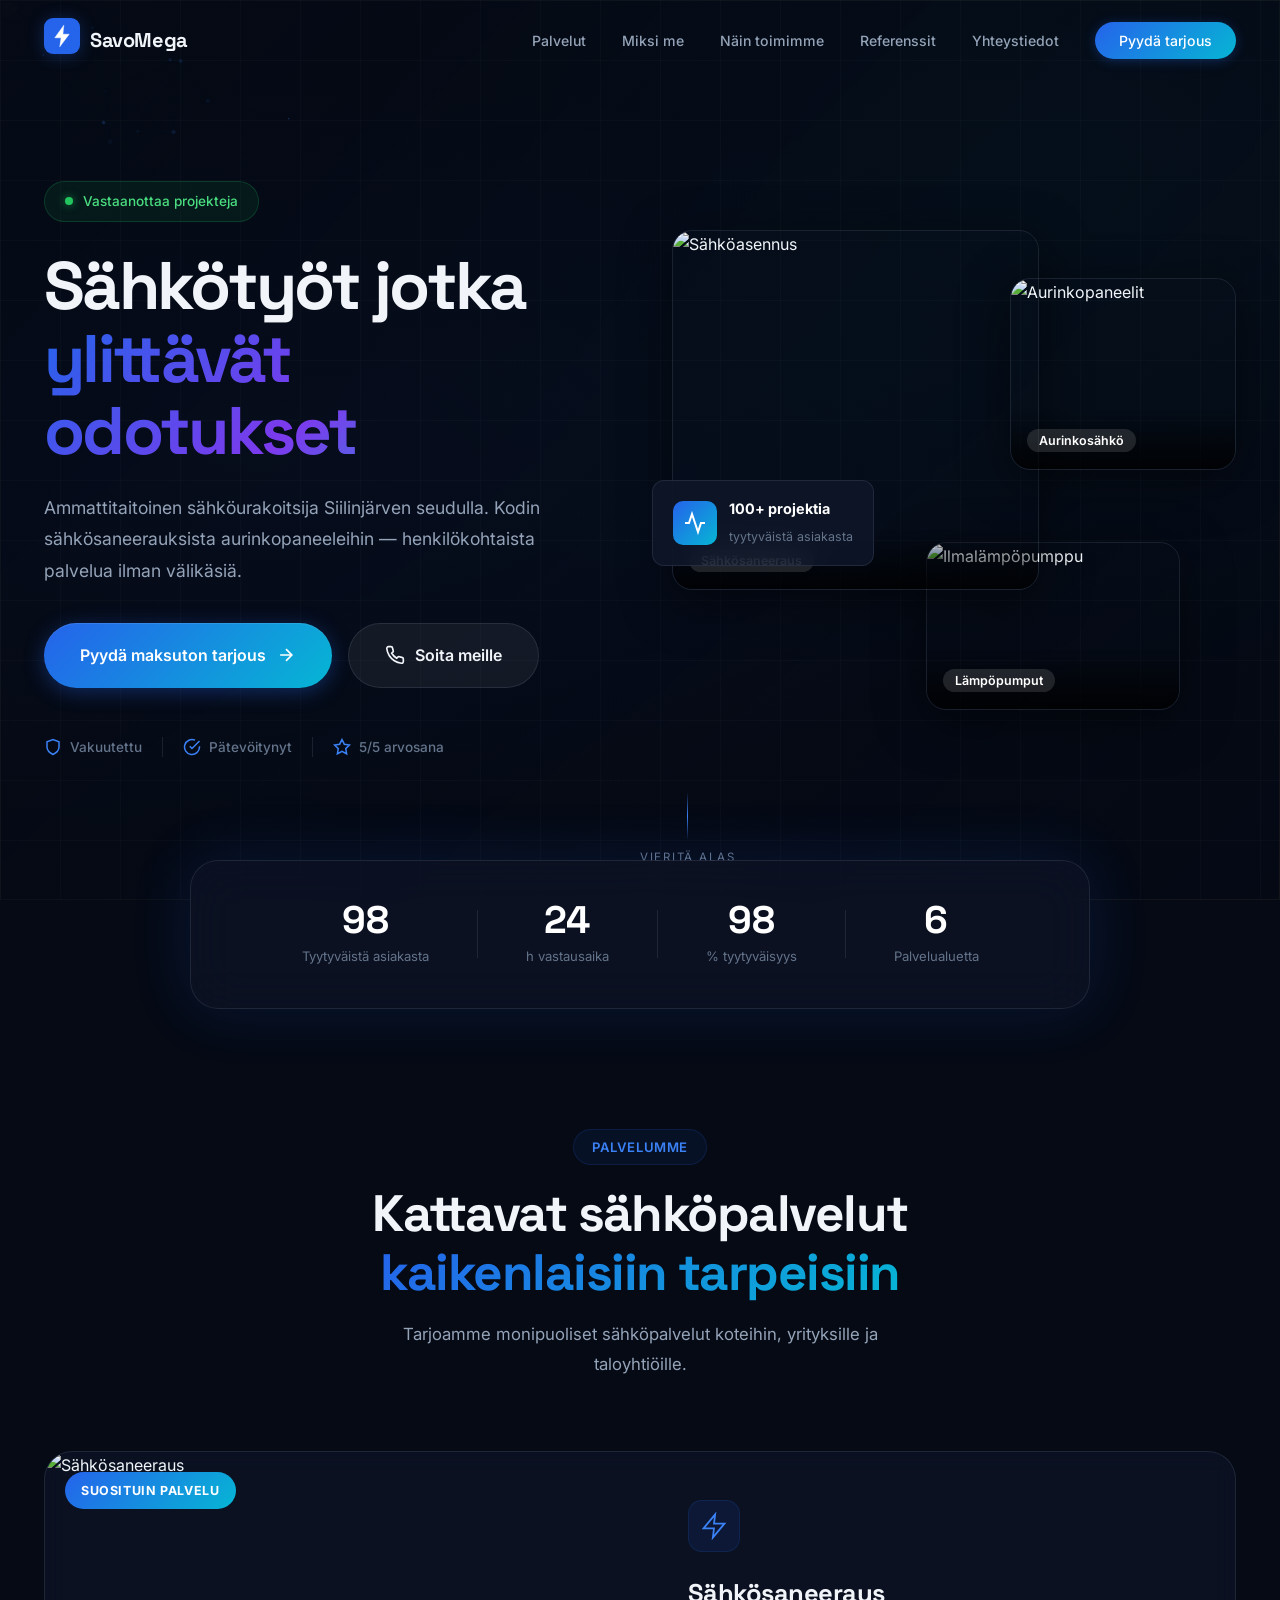
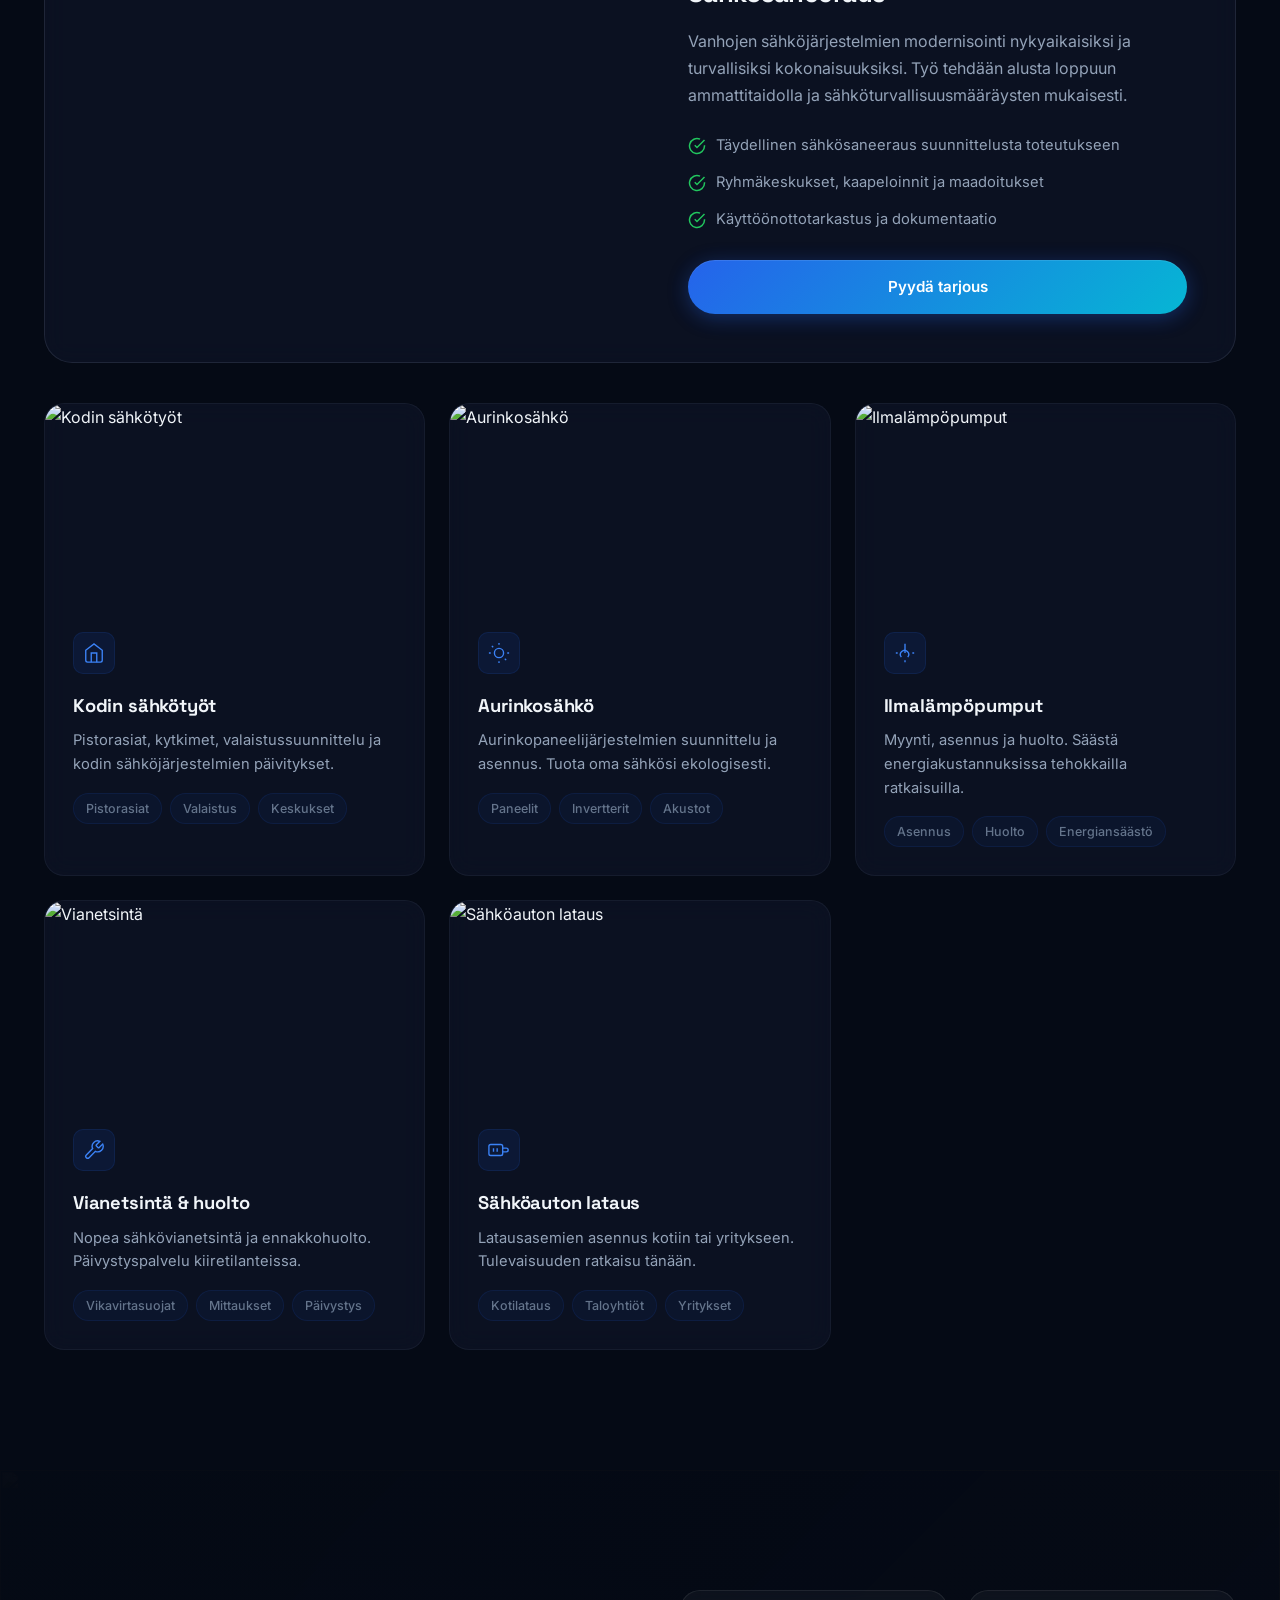
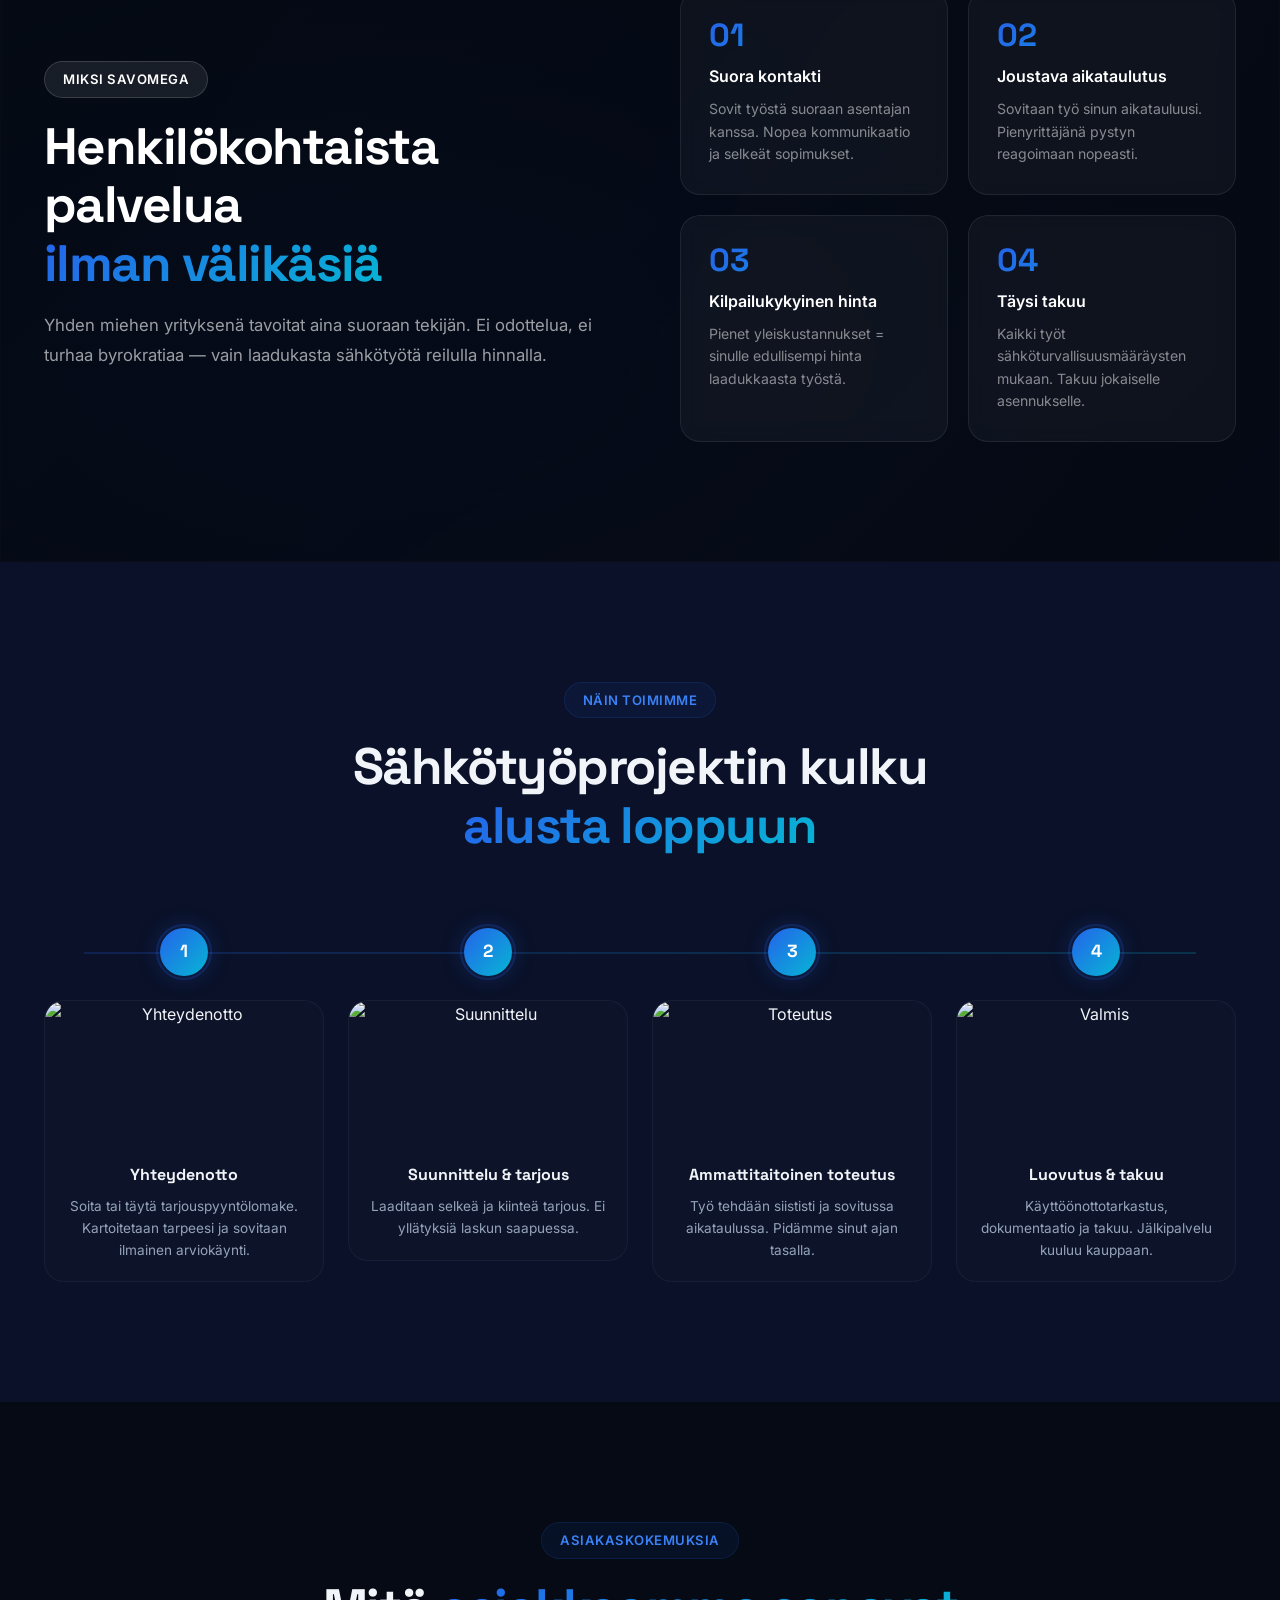
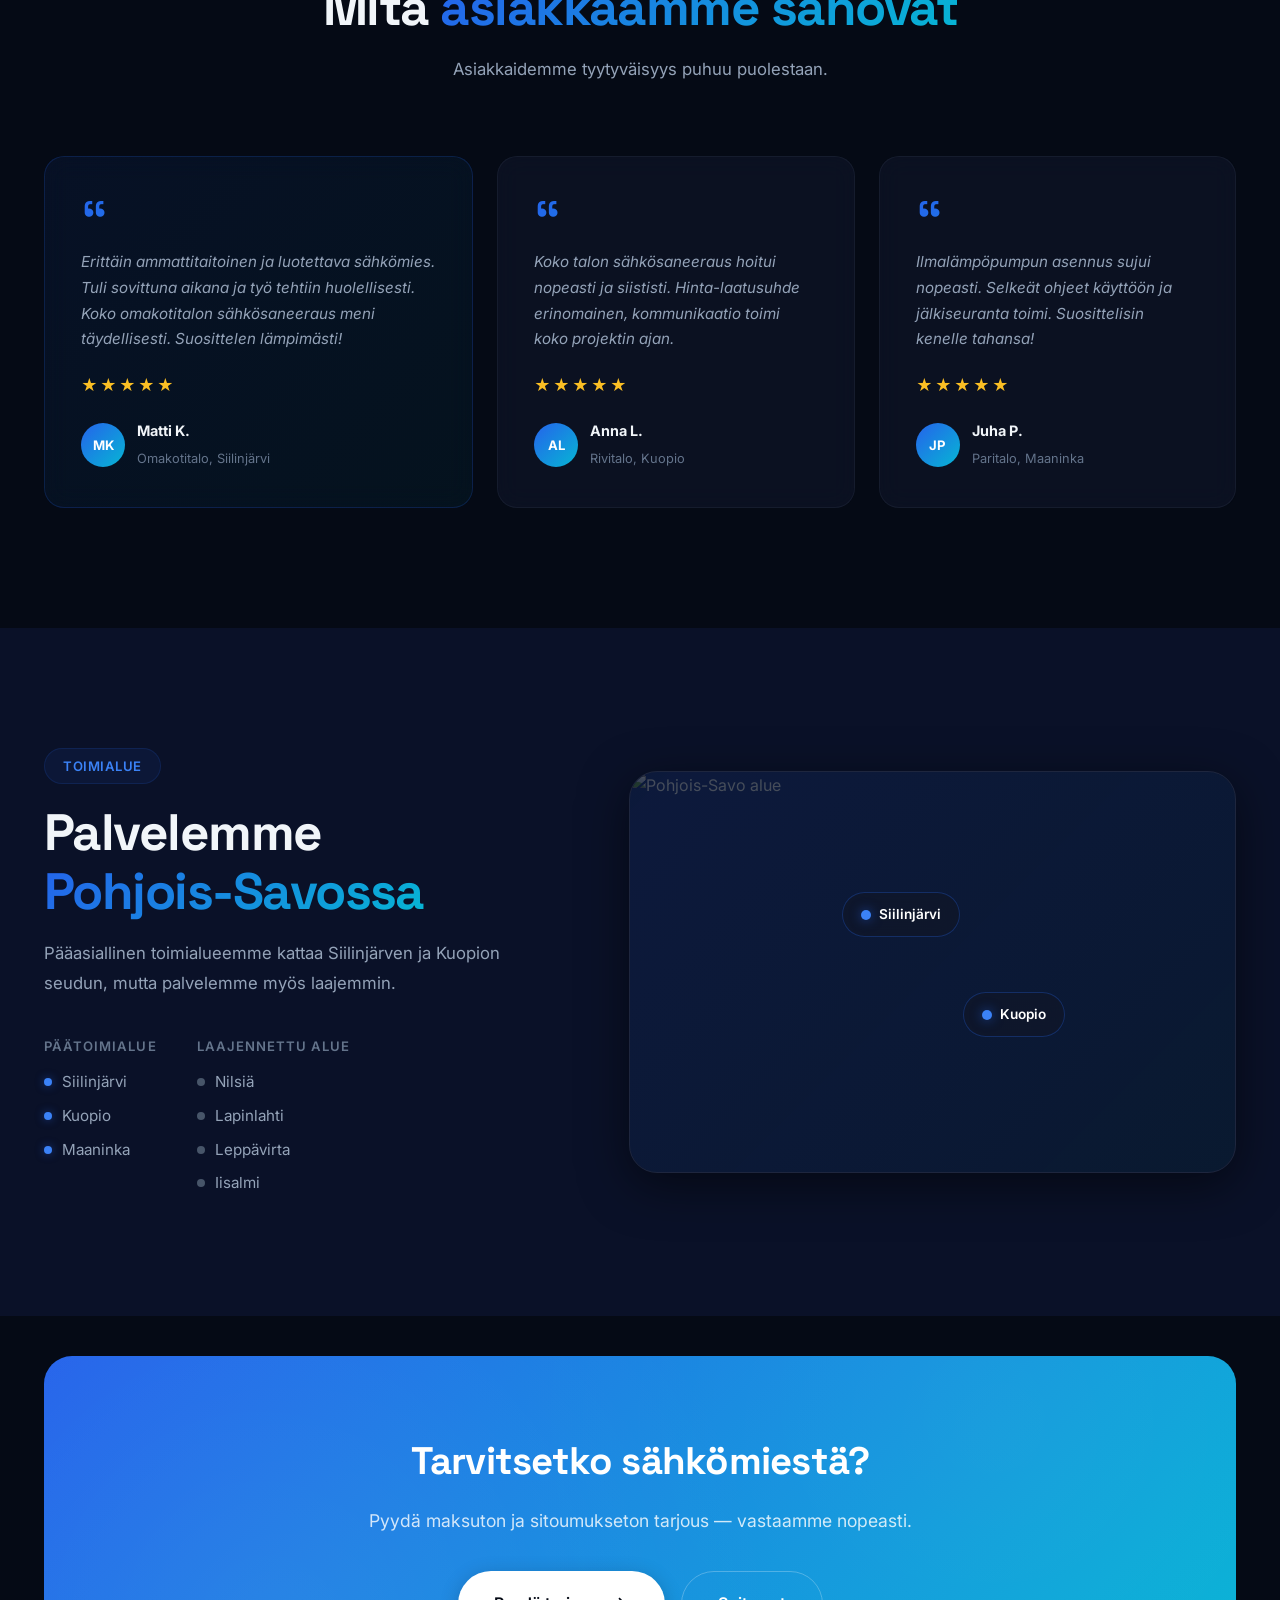
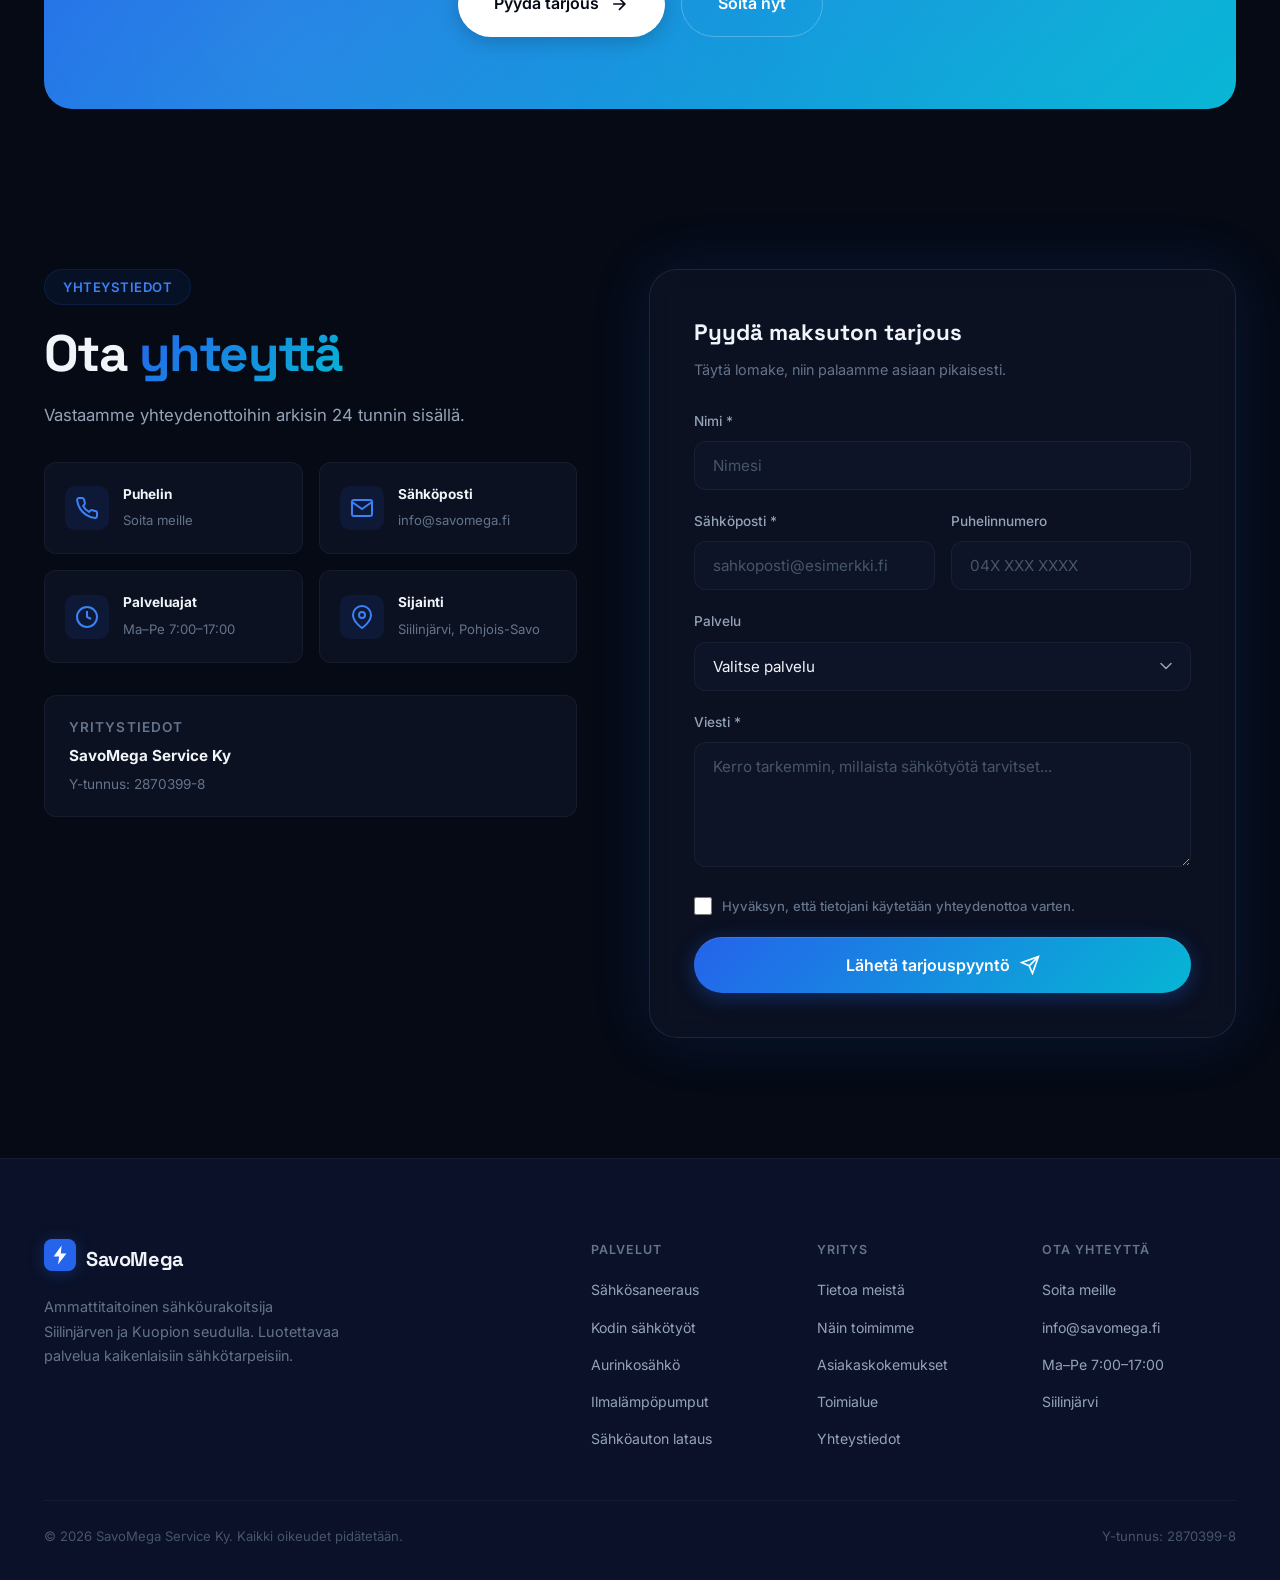
==== savomega-website/index.html @ 8c76de06 "fix: replace broken and duplicate images with unique working ones - Replace broken hero showcase ima" ====
<!DOCTYPE html>
<html lang="fi">
<head>
    <meta charset="UTF-8">
    <meta name="viewport" content="width=device-width, initial-scale=1.0">
    <meta name="description" content="SavoMega Service Ky - Luotettavat sähkötyöt Siilinjärven ja Kuopion alueella. Sähköasennukset, saneeraukset, vianetsintä ja ilmalämpöpumput.">
    <meta name="keywords" content="sähkötyöt, sähköasennus, sähkömies, Siilinjärvi, Kuopio, Pohjois-Savo, sähkösaneeraus, ilmalämpöpumppu">
    <meta name="author" content="SavoMega Service Ky">
    <meta property="og:title" content="SavoMega Service Ky - Sähkötyöt Siilinjärvi">
    <meta property="og:description" content="Ammattitaitoinen sähköurakoitsija Siilinjärven ja Kuopion alueella. Pyydä maksuton tarjous!">
    <meta property="og:type" content="website">
    <title>SavoMega Service Ky | Sähkötyöt Siilinjärvi & Kuopio</title>
    <link rel="preconnect" href="https://fonts.googleapis.com">
    <link rel="preconnect" href="https://fonts.gstatic.com" crossorigin>
    <link href="https://fonts.googleapis.com/css2?family=Space+Grotesk:wght@300;400;500;600;700&family=Inter:wght@300;400;500;600;700;800&display=swap" rel="stylesheet">
    <link rel="stylesheet" href="styles.css">
</head>
<body>
    <!-- Cursor glow effect -->
    <div class="cursor-glow" id="cursorGlow"></div>

    <!-- Navigation -->
    <nav class="navbar" id="navbar">
        <div class="container nav-container">
            <a href="#hero" class="logo">
                <div class="logo-mark">
                    <svg width="36" height="36" viewBox="0 0 40 40" fill="none">
                        <rect width="40" height="40" rx="10" fill="url(#logoGrad)"/>
                        <path d="M22 8L12 22h7l-1.5 10L28 18h-7L22 8z" fill="white" stroke="white" stroke-width="0.5" stroke-linejoin="round"/>
                        <defs><linearGradient id="logoGrad" x1="0" y1="0" x2="40" y2="40"><stop stop-color="#2563eb"/><stop offset="1" stop-color="#06b6d4"/></linearGradient></defs>
                    </svg>
                </div>
                <span class="logo-text">SavoMega</span>
            </a>
            <button class="nav-toggle" id="navToggle" aria-label="Avaa valikko">
                <span></span><span></span><span></span>
            </button>
            <ul class="nav-links" id="navLinks">
                <li><a href="#palvelut">Palvelut</a></li>
                <li><a href="#miksi-me">Miksi me</a></li>
                <li><a href="#prosessi">Näin toimimme</a></li>
                <li><a href="#referenssit">Referenssit</a></li>
                <li><a href="#yhteystiedot">Yhteystiedot</a></li>
                <li><a href="#tarjous" class="nav-cta">Pyydä tarjous</a></li>
            </ul>
        </div>
    </nav>

    <!-- ===== HERO ===== -->
    <section class="hero" id="hero">
        <div class="hero-bg">
            <div class="hero-image-layer">
                <img src="https://images.unsplash.com/photo-1621905251189-08b45d6a269e?auto=format&fit=crop&w=1920&q=80" alt="" class="hero-bg-img" loading="eager">
            </div>
            <div class="hero-overlay"></div>
            <div class="hero-grid-lines"></div>
            <canvas id="electricCanvas" class="hero-canvas"></canvas>
        </div>

        <div class="container hero-content">
            <div class="hero-left">
                <div class="hero-badge">
                    <span class="badge-pulse"></span>
                    Vastaanottaa projekteja
                </div>
                <h1 class="hero-title">
                    Sähkötyöt jotka<br>
                    <span class="hero-title-accent">ylittävät odotukset</span>
                </h1>
                <p class="hero-subtitle">
                    Ammattitaitoinen sähköurakoitsija Siilinjärven seudulla. Kodin sähkösaneerauksista aurinkopaneeleihin
                    &mdash; henkilökohtaista palvelua ilman välikäsiä.
                </p>
                <div class="hero-actions">
                    <a href="#tarjous" class="btn btn-primary btn-lg">
                        <span>Pyydä maksuton tarjous</span>
                        <svg width="20" height="20" viewBox="0 0 24 24" fill="none" stroke="currentColor" stroke-width="2"><path d="M5 12h14M12 5l7 7-7 7"/></svg>
                    </a>
                    <a href="tel:+358XXXXXXXXX" class="btn btn-glass btn-lg">
                        <svg width="20" height="20" viewBox="0 0 24 24" fill="none" stroke="currentColor" stroke-width="2"><path d="M22 16.92v3a2 2 0 0 1-2.18 2 19.79 19.79 0 0 1-8.63-3.07 19.5 19.5 0 0 1-6-6 19.79 19.79 0 0 1-3.07-8.67A2 2 0 0 1 4.11 2h3a2 2 0 0 1 2 1.72c.127.96.361 1.903.7 2.81a2 2 0 0 1-.45 2.11L8.09 9.91a16 16 0 0 0 6 6l1.27-1.27a2 2 0 0 1 2.11-.45c.907.339 1.85.573 2.81.7A2 2 0 0 1 22 16.92z"/></svg>
                        <span>Soita meille</span>
                    </a>
                </div>
                <!-- Trust bar -->
                <div class="hero-trust">
                    <div class="trust-item">
                        <svg width="18" height="18" viewBox="0 0 24 24" fill="none" stroke="currentColor" stroke-width="2"><path d="M12 22s8-4 8-10V5l-8-3-8 3v7c0 6 8 10 8 10z"/></svg>
                        <span>Vakuutettu</span>
                    </div>
                    <div class="trust-divider"></div>
                    <div class="trust-item">
                        <svg width="18" height="18" viewBox="0 0 24 24" fill="none" stroke="currentColor" stroke-width="2"><path d="M22 11.08V12a10 10 0 1 1-5.93-9.14"/><polyline points="22 4 12 14.01 9 11.01"/></svg>
                        <span>Pätevöitynyt</span>
                    </div>
                    <div class="trust-divider"></div>
                    <div class="trust-item">
                        <svg width="18" height="18" viewBox="0 0 24 24" fill="none" stroke="currentColor" stroke-width="2"><path d="M12 2l3.09 6.26L22 9.27l-5 4.87 1.18 6.88L12 17.77l-6.18 3.25L7 14.14 2 9.27l6.91-1.01L12 2z"/></svg>
                        <span>5/5 arvosana</span>
                    </div>
                </div>
            </div>

            <div class="hero-right">
                <div class="hero-showcase">
                    <div class="showcase-card showcase-main">
                        <img src="https://images.unsplash.com/photo-1497366216548-37526070297c?auto=format&fit=crop&w=600&q=80" alt="Sähköasennus" loading="eager">
                        <div class="showcase-overlay">
                            <span class="showcase-tag">Sähkösaneeraus</span>
                        </div>
                    </div>
                    <div class="showcase-card showcase-float-1">
                        <img src="https://images.unsplash.com/photo-1509391366360-2e959784a276?auto=format&fit=crop&w=400&q=80" alt="Aurinkopaneelit" loading="eager">
                        <div class="showcase-overlay">
                            <span class="showcase-tag">Aurinkosähkö</span>
                        </div>
                    </div>
                    <div class="showcase-card showcase-float-2">
                        <img src="https://images.unsplash.com/photo-1513828583688-c52571021e16?auto=format&fit=crop&w=400&q=80" alt="Ilmalämpöpumppu" loading="eager">
                        <div class="showcase-overlay">
                            <span class="showcase-tag">Lämpöpumput</span>
                        </div>
                    </div>
                    <!-- Floating stats card -->
                    <div class="showcase-stat-card">
                        <div class="stat-card-icon">
                            <svg width="24" height="24" viewBox="0 0 24 24" fill="none" stroke="currentColor" stroke-width="2"><polyline points="22 12 18 12 15 21 9 3 6 12 2 12"/></svg>
                        </div>
                        <div>
                            <strong>100+ projektia</strong>
                            <span>tyytyväistä asiakasta</span>
                        </div>
                    </div>
                </div>
            </div>
        </div>

        <div class="hero-scroll-indicator">
            <div class="scroll-line"></div>
            <span>Vieritä alas</span>
        </div>
    </section>

    <!-- ===== LOGO / TRUST BAR ===== -->
    <section class="trust-bar-section">
        <div class="container">
            <div class="trust-bar-inner">
                <div class="trust-bar-item">
                    <div class="trust-bar-number" data-target="100">0</div>
                    <div class="trust-bar-label">Tyytyväistä asiakasta</div>
                </div>
                <div class="trust-bar-divider"></div>
                <div class="trust-bar-item">
                    <div class="trust-bar-number" data-target="24">0</div>
                    <div class="trust-bar-label">h vastausaika</div>
                </div>
                <div class="trust-bar-divider"></div>
                <div class="trust-bar-item">
                    <div class="trust-bar-number" data-target="100">0</div>
                    <div class="trust-bar-label">% tyytyväisyys</div>
                </div>
                <div class="trust-bar-divider"></div>
                <div class="trust-bar-item">
                    <div class="trust-bar-number" data-target="6">0</div>
                    <div class="trust-bar-label">Palvelualuetta</div>
                </div>
            </div>
        </div>
    </section>

    <!-- ===== SERVICES ===== -->
    <section class="section services" id="palvelut">
        <div class="container">
            <div class="section-header">
                <span class="section-tag">Palvelumme</span>
                <h2 class="section-title">Kattavat sähköpalvelut<br><span class="text-gradient">kaikenlaisiin tarpeisiin</span></h2>
                <p class="section-desc">Tarjoamme monipuoliset sähköpalvelut koteihin, yrityksille ja taloyhtiöille.</p>
            </div>

            <!-- Featured service - large card -->
            <div class="service-featured">
                <div class="service-featured-image">
                    <img src="https://images.unsplash.com/photo-1581092160562-40aa08e78837?auto=format&fit=crop&w=800&q=80" alt="Sähkösaneeraus">
                    <div class="featured-badge">Suosituin palvelu</div>
                </div>
                <div class="service-featured-content">
                    <div class="service-featured-icon">
                        <svg width="28" height="28" viewBox="0 0 24 24" fill="none" stroke="currentColor" stroke-width="1.5"><path d="M13 2L3 14h9l-1 8 10-12h-9l1-8z"/></svg>
                    </div>
                    <h3>Sähkösaneeraus</h3>
                    <p>Vanhojen sähköjärjestelmien modernisointi nykyaikaisiksi ja turvallisiksi kokonaisuuksiksi. Työ tehdään alusta loppuun ammattitaidolla ja sähköturvallisuusmääräysten mukaisesti.</p>
                    <ul class="service-check-list">
                        <li><svg width="18" height="18" viewBox="0 0 24 24" fill="none" stroke="currentColor" stroke-width="2"><path d="M22 11.08V12a10 10 0 1 1-5.93-9.14"/><polyline points="22 4 12 14.01 9 11.01"/></svg> Täydellinen sähkösaneeraus suunnittelusta toteutukseen</li>
                        <li><svg width="18" height="18" viewBox="0 0 24 24" fill="none" stroke="currentColor" stroke-width="2"><path d="M22 11.08V12a10 10 0 1 1-5.93-9.14"/><polyline points="22 4 12 14.01 9 11.01"/></svg> Ryhmäkeskukset, kaapeloinnit ja maadoitukset</li>
                        <li><svg width="18" height="18" viewBox="0 0 24 24" fill="none" stroke="currentColor" stroke-width="2"><path d="M22 11.08V12a10 10 0 1 1-5.93-9.14"/><polyline points="22 4 12 14.01 9 11.01"/></svg> Käyttöönottotarkastus ja dokumentaatio</li>
                    </ul>
                    <a href="#tarjous" class="btn btn-primary">Pyydä tarjous</a>
                </div>
            </div>

            <!-- Service grid -->
            <div class="services-grid">
                <div class="service-card">
                    <div class="service-card-img">
                        <img src="https://images.unsplash.com/photo-1558618666-fcd25c85f82e?auto=format&fit=crop&w=500&q=80" alt="Kodin sähkötyöt">
                    </div>
                    <div class="service-card-body">
                        <div class="service-icon-sm">
                            <svg width="22" height="22" viewBox="0 0 24 24" fill="none" stroke="currentColor" stroke-width="1.5"><path d="M3 9l9-7 9 7v11a2 2 0 0 1-2 2H5a2 2 0 0 1-2-2z"/><polyline points="9 22 9 12 15 12 15 22"/></svg>
                        </div>
                        <h3>Kodin sähkötyöt</h3>
                        <p>Pistorasiat, kytkimet, valaistussuunnittelu ja kodin sähköjärjestelmien päivitykset.</p>
                        <div class="service-tags">
                            <span>Pistorasiat</span><span>Valaistus</span><span>Keskukset</span>
                        </div>
                    </div>
                </div>

                <div class="service-card">
                    <div class="service-card-img">
                        <img src="https://images.unsplash.com/photo-1509391366360-2e959784a276?auto=format&fit=crop&w=500&q=80" alt="Aurinkosähkö">
                    </div>
                    <div class="service-card-body">
                        <div class="service-icon-sm">
                            <svg width="22" height="22" viewBox="0 0 24 24" fill="none" stroke="currentColor" stroke-width="1.5"><circle cx="12" cy="12" r="5"/><line x1="12" y1="1" x2="12" y2="3"/><line x1="12" y1="21" x2="12" y2="23"/><line x1="4.22" y1="4.22" x2="5.64" y2="5.64"/><line x1="18.36" y1="18.36" x2="19.78" y2="19.78"/><line x1="1" y1="12" x2="3" y2="12"/><line x1="21" y1="12" x2="23" y2="12"/></svg>
                        </div>
                        <h3>Aurinkosähkö</h3>
                        <p>Aurinkopaneelijärjestelmien suunnittelu ja asennus. Tuota oma sähkösi ekologisesti.</p>
                        <div class="service-tags">
                            <span>Paneelit</span><span>Invertterit</span><span>Akustot</span>
                        </div>
                    </div>
                </div>

                <div class="service-card">
                    <div class="service-card-img">
                        <img src="https://images.unsplash.com/photo-1585771724684-38269d6639fd?auto=format&fit=crop&w=500&q=80" alt="Ilmalämpöpumput">
                    </div>
                    <div class="service-card-body">
                        <div class="service-icon-sm">
                            <svg width="22" height="22" viewBox="0 0 24 24" fill="none" stroke="currentColor" stroke-width="1.5"><path d="M8 16.5a4.5 4.5 0 1 1 7 0"/><line x1="12" y1="12" x2="12" y2="2"/><path d="M12 22v-2"/><path d="M4 12H2"/><path d="M22 12h-2"/></svg>
                        </div>
                        <h3>Ilmalämpöpumput</h3>
                        <p>Myynti, asennus ja huolto. Säästä energiakustannuksissa tehokkailla ratkaisuilla.</p>
                        <div class="service-tags">
                            <span>Asennus</span><span>Huolto</span><span>Energiansäästö</span>
                        </div>
                    </div>
                </div>

                <div class="service-card">
                    <div class="service-card-img">
                        <img src="https://images.unsplash.com/photo-1581092160607-ee22621dd758?auto=format&fit=crop&w=500&q=80" alt="Vianetsintä">
                    </div>
                    <div class="service-card-body">
                        <div class="service-icon-sm">
                            <svg width="22" height="22" viewBox="0 0 24 24" fill="none" stroke="currentColor" stroke-width="1.5"><path d="M14.7 6.3a1 1 0 0 0 0 1.4l1.6 1.6a1 1 0 0 0 1.4 0l3.77-3.77a6 6 0 0 1-7.94 7.94l-6.91 6.91a2.12 2.12 0 0 1-3-3l6.91-6.91a6 6 0 0 1 7.94-7.94l-3.76 3.76z"/></svg>
                        </div>
                        <h3>Vianetsintä & huolto</h3>
                        <p>Nopea sähkövianetsintä ja ennakkohuolto. Päivystyspalvelu kiiretilanteissa.</p>
                        <div class="service-tags">
                            <span>Vikavirtasuojat</span><span>Mittaukset</span><span>Päivystys</span>
                        </div>
                    </div>
                </div>

                <div class="service-card">
                    <div class="service-card-img">
                        <img src="https://images.unsplash.com/photo-1593941707882-a5bba14938c7?auto=format&fit=crop&w=500&q=80" alt="Sähköauton lataus">
                    </div>
                    <div class="service-card-body">
                        <div class="service-icon-sm">
                            <svg width="22" height="22" viewBox="0 0 24 24" fill="none" stroke="currentColor" stroke-width="1.5"><rect x="1" y="6" width="15" height="12" rx="2"/><path d="M16 10h4a2 2 0 0 1 2 2v0a2 2 0 0 1-2 2h-4"/><path d="M6 10v4"/><path d="M10 10v4"/></svg>
                        </div>
                        <h3>Sähköauton lataus</h3>
                        <p>Latausasemien asennus kotiin tai yritykseen. Tulevaisuuden ratkaisu tänään.</p>
                        <div class="service-tags">
                            <span>Kotilataus</span><span>Taloyhtiöt</span><span>Yritykset</span>
                        </div>
                    </div>
                </div>
            </div>
        </div>
    </section>

    <!-- ===== WHY US ===== -->
    <section class="section why-us" id="miksi-me">
        <div class="why-us-bg">
            <img src="https://images.unsplash.com/photo-1504328345606-18bbc8c9d7d1?auto=format&fit=crop&w=1920&q=80" alt="" loading="lazy">
            <div class="why-us-bg-overlay"></div>
        </div>
        <div class="container">
            <div class="why-us-grid">
                <div class="why-us-content">
                    <span class="section-tag section-tag-light">Miksi SavoMega</span>
                    <h2 class="section-title section-title-white">Henkilökohtaista palvelua<br><span class="text-gradient">ilman välikäsiä</span></h2>
                    <p class="why-us-desc">Yhden miehen yrityksenä tavoitat aina suoraan tekijän. Ei odottelua, ei turhaa byrokratiaa &mdash; vain laadukasta sähkötyötä reilulla hinnalla.</p>
                </div>
                <div class="why-us-cards">
                    <div class="why-card">
                        <div class="why-card-number">01</div>
                        <h4>Suora kontakti</h4>
                        <p>Sovit työstä suoraan asentajan kanssa. Nopea kommunikaatio ja selkeät sopimukset.</p>
                    </div>
                    <div class="why-card">
                        <div class="why-card-number">02</div>
                        <h4>Joustava aikataulutus</h4>
                        <p>Sovitaan työ sinun aikatauluusi. Pienyrittäjänä pystyn reagoimaan nopeasti.</p>
                    </div>
                    <div class="why-card">
                        <div class="why-card-number">03</div>
                        <h4>Kilpailukykyinen hinta</h4>
                        <p>Pienet yleiskustannukset = sinulle edullisempi hinta laadukkaasta työstä.</p>
                    </div>
                    <div class="why-card">
                        <div class="why-card-number">04</div>
                        <h4>Täysi takuu</h4>
                        <p>Kaikki työt sähköturvallisuusmääräysten mukaan. Takuu jokaiselle asennukselle.</p>
                    </div>
                </div>
            </div>
        </div>
    </section>

    <!-- ===== PROCESS ===== -->
    <section class="section process" id="prosessi">
        <div class="container">
            <div class="section-header">
                <span class="section-tag">Näin toimimme</span>
                <h2 class="section-title">Sähkötyöprojektin kulku<br><span class="text-gradient">alusta loppuun</span></h2>
            </div>
            <div class="process-timeline">
                <div class="process-line"></div>
                <div class="process-step">
                    <div class="process-dot">1</div>
                    <div class="process-card">
                        <img src="https://images.unsplash.com/photo-1516321318423-f06f85e504b3?auto=format&fit=crop&w=400&q=80" alt="Yhteydenotto" loading="lazy">
                        <div class="process-card-body">
                            <h4>Yhteydenotto</h4>
                            <p>Soita tai täytä tarjouspyyntölomake. Kartoitetaan tarpeesi ja sovitaan ilmainen arviokäynti.</p>
                        </div>
                    </div>
                </div>
                <div class="process-step">
                    <div class="process-dot">2</div>
                    <div class="process-card">
                        <img src="https://images.unsplash.com/photo-1454165804606-c3d57bc86b40?auto=format&fit=crop&w=400&q=80" alt="Suunnittelu" loading="lazy">
                        <div class="process-card-body">
                            <h4>Suunnittelu & tarjous</h4>
                            <p>Laaditaan selkeä ja kiinteä tarjous. Ei yllätyksiä laskun saapuessa.</p>
                        </div>
                    </div>
                </div>
                <div class="process-step">
                    <div class="process-dot">3</div>
                    <div class="process-card">
                        <img src="https://images.unsplash.com/photo-1581092918056-0c4c3acd3789?auto=format&fit=crop&w=400&q=80" alt="Toteutus" loading="lazy">
                        <div class="process-card-body">
                            <h4>Ammattitaitoinen toteutus</h4>
                            <p>Työ tehdään siististi ja sovitussa aikataulussa. Pidämme sinut ajan tasalla.</p>
                        </div>
                    </div>
                </div>
                <div class="process-step">
                    <div class="process-dot">4</div>
                    <div class="process-card">
                        <img src="https://images.unsplash.com/photo-1560518883-ce09059eeffa?auto=format&fit=crop&w=400&q=80" alt="Valmis" loading="lazy">
                        <div class="process-card-body">
                            <h4>Luovutus & takuu</h4>
                            <p>Käyttöönottotarkastus, dokumentaatio ja takuu. Jälkipalvelu kuuluu kauppaan.</p>
                        </div>
                    </div>
                </div>
            </div>
        </div>
    </section>

    <!-- ===== TESTIMONIALS ===== -->
    <section class="section testimonials" id="referenssit">
        <div class="container">
            <div class="section-header">
                <span class="section-tag">Asiakaskokemuksia</span>
                <h2 class="section-title">Mitä <span class="text-gradient">asiakkaamme sanovat</span></h2>
                <p class="section-desc">Asiakkaidemme tyytyväisyys puhuu puolestaan.</p>
            </div>
            <div class="testimonials-grid">
                <div class="testimonial-card testimonial-highlight">
                    <div class="testimonial-quote">&ldquo;</div>
                    <p class="testimonial-text">Erittäin ammattitaitoinen ja luotettava sähkömies. Tuli sovittuna aikana ja työ tehtiin huolellisesti. Koko omakotitalon sähkösaneeraus meni täydellisesti. Suosittelen lämpimästi!</p>
                    <div class="testimonial-rating">
                        <span>&#9733;</span><span>&#9733;</span><span>&#9733;</span><span>&#9733;</span><span>&#9733;</span>
                    </div>
                    <div class="testimonial-author">
                        <div class="author-avatar">MK</div>
                        <div>
                            <strong>Matti K.</strong>
                            <span>Omakotitalo, Siilinjärvi</span>
                        </div>
                    </div>
                </div>
                <div class="testimonial-card">
                    <div class="testimonial-quote">&ldquo;</div>
                    <p class="testimonial-text">Koko talon sähkösaneeraus hoitui nopeasti ja siististi. Hinta-laatusuhde erinomainen, kommunikaatio toimi koko projektin ajan.</p>
                    <div class="testimonial-rating">
                        <span>&#9733;</span><span>&#9733;</span><span>&#9733;</span><span>&#9733;</span><span>&#9733;</span>
                    </div>
                    <div class="testimonial-author">
                        <div class="author-avatar">AL</div>
                        <div>
                            <strong>Anna L.</strong>
                            <span>Rivitalo, Kuopio</span>
                        </div>
                    </div>
                </div>
                <div class="testimonial-card">
                    <div class="testimonial-quote">&ldquo;</div>
                    <p class="testimonial-text">Ilmalämpöpumpun asennus sujui nopeasti. Selkeät ohjeet käyttöön ja jälkiseuranta toimi. Suosittelisin kenelle tahansa!</p>
                    <div class="testimonial-rating">
                        <span>&#9733;</span><span>&#9733;</span><span>&#9733;</span><span>&#9733;</span><span>&#9733;</span>
                    </div>
                    <div class="testimonial-author">
                        <div class="author-avatar">JP</div>
                        <div>
                            <strong>Juha P.</strong>
                            <span>Paritalo, Maaninka</span>
                        </div>
                    </div>
                </div>
            </div>
        </div>
    </section>

    <!-- ===== SERVICE AREA ===== -->
    <section class="section service-area" id="toimialue">
        <div class="container">
            <div class="area-layout">
                <div class="area-content">
                    <span class="section-tag">Toimialue</span>
                    <h2 class="section-title">Palvelemme<br><span class="text-gradient">Pohjois-Savossa</span></h2>
                    <p class="section-desc">Pääasiallinen toimialueemme kattaa Siilinjärven ja Kuopion seudun, mutta palvelemme myös laajemmin.</p>
                    <div class="area-lists">
                        <div class="area-list-group">
                            <h4>Päätoimialue</h4>
                            <ul>
                                <li><span class="area-dot primary"></span>Siilinjärvi</li>
                                <li><span class="area-dot primary"></span>Kuopio</li>
                                <li><span class="area-dot primary"></span>Maaninka</li>
                            </ul>
                        </div>
                        <div class="area-list-group">
                            <h4>Laajennettu alue</h4>
                            <ul>
                                <li><span class="area-dot"></span>Nilsiä</li>
                                <li><span class="area-dot"></span>Lapinlahti</li>
                                <li><span class="area-dot"></span>Leppävirta</li>
                                <li><span class="area-dot"></span>Iisalmi</li>
                            </ul>
                        </div>
                    </div>
                </div>
                <div class="area-map-wrapper">
                    <div class="area-map-visual">
                        <img src="https://images.unsplash.com/photo-1524661135-423995f22d0b?auto=format&fit=crop&w=700&q=80" alt="Pohjois-Savo alue" loading="lazy">
                        <div class="area-map-overlay"></div>
                        <div class="area-pin area-pin-1"><span>Siilinjärvi</span></div>
                        <div class="area-pin area-pin-2"><span>Kuopio</span></div>
                    </div>
                </div>
            </div>
        </div>
    </section>

    <!-- ===== CTA ===== -->
    <section class="section cta-section">
        <div class="container">
            <div class="cta-card">
                <div class="cta-bg-pattern"></div>
                <div class="cta-inner">
                    <h2>Tarvitsetko sähkömiestä?</h2>
                    <p>Pyydä maksuton ja sitoumukseton tarjous &mdash; vastaamme nopeasti.</p>
                    <div class="cta-actions">
                        <a href="#tarjous" class="btn btn-white btn-lg">
                            <span>Pyydä tarjous</span>
                            <svg width="20" height="20" viewBox="0 0 24 24" fill="none" stroke="currentColor" stroke-width="2"><path d="M5 12h14M12 5l7 7-7 7"/></svg>
                        </a>
                        <a href="tel:+358XXXXXXXXX" class="btn btn-outline-white btn-lg">Soita nyt</a>
                    </div>
                </div>
            </div>
        </div>
    </section>

    <!-- ===== CONTACT ===== -->
    <section class="section contact" id="yhteystiedot">
        <div class="container">
            <div class="contact-grid">
                <div class="contact-info">
                    <span class="section-tag">Yhteystiedot</span>
                    <h2 class="section-title">Ota <span class="text-gradient">yhteyttä</span></h2>
                    <p class="section-desc">Vastaamme yhteydenottoihin arkisin 24 tunnin sisällä.</p>

                    <div class="contact-cards">
                        <a href="tel:+358XXXXXXXXX" class="contact-card-item">
                            <div class="contact-card-icon">
                                <svg width="24" height="24" viewBox="0 0 24 24" fill="none" stroke="currentColor" stroke-width="2"><path d="M22 16.92v3a2 2 0 0 1-2.18 2 19.79 19.79 0 0 1-8.63-3.07 19.5 19.5 0 0 1-6-6 19.79 19.79 0 0 1-3.07-8.67A2 2 0 0 1 4.11 2h3a2 2 0 0 1 2 1.72c.127.96.361 1.903.7 2.81a2 2 0 0 1-.45 2.11L8.09 9.91a16 16 0 0 0 6 6l1.27-1.27a2 2 0 0 1 2.11-.45c.907.339 1.85.573 2.81.7A2 2 0 0 1 22 16.92z"/></svg>
                            </div>
                            <div>
                                <strong>Puhelin</strong>
                                <span>Soita meille</span>
                            </div>
                        </a>
                        <a href="mailto:info@savomega.fi" class="contact-card-item">
                            <div class="contact-card-icon">
                                <svg width="24" height="24" viewBox="0 0 24 24" fill="none" stroke="currentColor" stroke-width="2"><path d="M4 4h16c1.1 0 2 .9 2 2v12c0 1.1-.9 2-2 2H4c-1.1 0-2-.9-2-2V6c0-1.1.9-2 2-2z"/><polyline points="22,6 12,13 2,6"/></svg>
                            </div>
                            <div>
                                <strong>Sähköposti</strong>
                                <span>info@savomega.fi</span>
                            </div>
                        </a>
                        <div class="contact-card-item">
                            <div class="contact-card-icon">
                                <svg width="24" height="24" viewBox="0 0 24 24" fill="none" stroke="currentColor" stroke-width="2"><circle cx="12" cy="12" r="10"/><polyline points="12 6 12 12 16 14"/></svg>
                            </div>
                            <div>
                                <strong>Palveluajat</strong>
                                <span>Ma&ndash;Pe 7:00&ndash;17:00</span>
                            </div>
                        </div>
                        <div class="contact-card-item">
                            <div class="contact-card-icon">
                                <svg width="24" height="24" viewBox="0 0 24 24" fill="none" stroke="currentColor" stroke-width="2"><path d="M21 10c0 7-9 13-9 13s-9-6-9-13a9 9 0 0 1 18 0z"/><circle cx="12" cy="10" r="3"/></svg>
                            </div>
                            <div>
                                <strong>Sijainti</strong>
                                <span>Siilinjärvi, Pohjois-Savo</span>
                            </div>
                        </div>
                    </div>

                    <div class="company-info-box">
                        <span class="company-info-label">Yritystiedot</span>
                        <strong>SavoMega Service Ky</strong>
                        <span>Y-tunnus: 2870399-8</span>
                    </div>
                </div>

                <!-- Contact Form -->
                <div class="contact-form-wrapper" id="tarjous">
                    <div class="form-header">
                        <h3>Pyydä maksuton tarjous</h3>
                        <p>Täytä lomake, niin palaamme asiaan pikaisesti.</p>
                    </div>
                    <form class="contact-form" id="contactForm">
                        <div class="form-group">
                            <label for="name">Nimi *</label>
                            <input type="text" id="name" name="name" required placeholder="Nimesi">
                        </div>
                        <div class="form-row">
                            <div class="form-group">
                                <label for="email">Sähköposti *</label>
                                <input type="email" id="email" name="email" required placeholder="sahkoposti@esimerkki.fi">
                            </div>
                            <div class="form-group">
                                <label for="phone">Puhelinnumero</label>
                                <input type="tel" id="phone" name="phone" placeholder="04X XXX XXXX">
                            </div>
                        </div>
                        <div class="form-group">
                            <label for="service">Palvelu</label>
                            <select id="service" name="service">
                                <option value="">Valitse palvelu</option>
                                <option value="sahkosaneeraus">Sähkösaneeraus</option>
                                <option value="kodin-sahkotyot">Kodin sähkötyöt</option>
                                <option value="ilmalampopumppu">Ilmalämpöpumppu</option>
                                <option value="aurinkosahko">Aurinkosähkö</option>
                                <option value="vianetsinta">Vianetsintä & huolto</option>
                                <option value="sahkoauton-lataus">Sähköauton latausasema</option>
                                <option value="muu">Muu palvelu</option>
                            </select>
                        </div>
                        <div class="form-group">
                            <label for="message">Viesti *</label>
                            <textarea id="message" name="message" rows="5" required placeholder="Kerro tarkemmin, millaista sähkötyötä tarvitset..."></textarea>
                        </div>
                        <div class="form-group form-checkbox">
                            <input type="checkbox" id="consent" name="consent" required>
                            <label for="consent">Hyväksyn, että tietojani käytetään yhteydenottoa varten.</label>
                        </div>
                        <button type="submit" class="btn btn-primary btn-lg btn-full">
                            <span>Lähetä tarjouspyyntö</span>
                            <svg width="20" height="20" viewBox="0 0 24 24" fill="none" stroke="currentColor" stroke-width="2"><line x1="22" y1="2" x2="11" y2="13"/><polygon points="22 2 15 22 11 13 2 9 22 2"/></svg>
                        </button>
                    </form>
                </div>
            </div>
        </div>
    </section>

    <!-- Footer -->
    <footer class="footer">
        <div class="container">
            <div class="footer-top">
                <div class="footer-brand">
                    <a href="#hero" class="logo">
                        <div class="logo-mark">
                            <svg width="32" height="32" viewBox="0 0 40 40" fill="none">
                                <rect width="40" height="40" rx="10" fill="url(#logoGrad2)"/>
                                <path d="M22 8L12 22h7l-1.5 10L28 18h-7L22 8z" fill="white"/>
                                <defs><linearGradient id="logoGrad2" x1="0" y1="0" x2="40" y2="40"><stop stop-color="#2563eb"/><stop offset="1" stop-color="#06b6d4"/></linearGradient></defs>
                            </svg>
                        </div>
                        <span class="logo-text">SavoMega</span>
                    </a>
                    <p class="footer-desc">Ammattitaitoinen sähköurakoitsija Siilinjärven ja Kuopion seudulla. Luotettavaa palvelua kaikenlaisiin sähkötarpeisiin.</p>
                </div>
                <div class="footer-links-grid">
                    <div class="footer-col">
                        <h4>Palvelut</h4>
                        <ul>
                            <li><a href="#palvelut">Sähkösaneeraus</a></li>
                            <li><a href="#palvelut">Kodin sähkötyöt</a></li>
                            <li><a href="#palvelut">Aurinkosähkö</a></li>
                            <li><a href="#palvelut">Ilmalämpöpumput</a></li>
                            <li><a href="#palvelut">Sähköauton lataus</a></li>
                        </ul>
                    </div>
                    <div class="footer-col">
                        <h4>Yritys</h4>
                        <ul>
                            <li><a href="#miksi-me">Tietoa meistä</a></li>
                            <li><a href="#prosessi">Näin toimimme</a></li>
                            <li><a href="#referenssit">Asiakaskokemukset</a></li>
                            <li><a href="#toimialue">Toimialue</a></li>
                            <li><a href="#yhteystiedot">Yhteystiedot</a></li>
                        </ul>
                    </div>
                    <div class="footer-col">
                        <h4>Ota yhteyttä</h4>
                        <ul>
                            <li><a href="tel:+358XXXXXXXXX">Soita meille</a></li>
                            <li><a href="mailto:info@savomega.fi">info@savomega.fi</a></li>
                            <li><span>Ma&ndash;Pe 7:00&ndash;17:00</span></li>
                            <li><span>Siilinjärvi</span></li>
                        </ul>
                    </div>
                </div>
            </div>
            <div class="footer-bottom">
                <p>&copy; 2026 SavoMega Service Ky. Kaikki oikeudet pidätetään.</p>
                <p>Y-tunnus: 2870399-8</p>
            </div>
        </div>
    </footer>

    <script src="script.js"></script>
</body>
</html>
---- savomega-website/styles.css ----
/* ========================================
   SavoMega Service Ky — Premium Design
   ======================================== */

:root {
    --primary: #2563eb;
    --primary-dark: #1d4ed8;
    --primary-light: #3b82f6;
    --accent: #06b6d4;
    --accent-glow: rgba(6, 182, 212, 0.4);

    --bg: #050a15;
    --bg-2: #0a1128;
    --bg-3: #0f172a;
    --bg-card: rgba(15, 23, 42, 0.6);
    --bg-card-solid: #111c36;
    --bg-glass: rgba(15, 23, 42, 0.5);

    --text: #f1f5f9;
    --text-2: #94a3b8;
    --text-3: #64748b;
    --text-4: #475569;

    --border: rgba(148, 163, 184, 0.08);
    --border-2: rgba(148, 163, 184, 0.15);
    --border-glow: rgba(37, 99, 235, 0.3);

    --gradient: linear-gradient(135deg, #2563eb, #06b6d4);
    --gradient-warm: linear-gradient(135deg, #2563eb 0%, #7c3aed 50%, #06b6d4 100%);

    --radius: 12px;
    --radius-lg: 20px;
    --radius-xl: 28px;
    --radius-full: 9999px;

    --shadow: 0 4px 24px rgba(0, 0, 0, 0.4);
    --shadow-lg: 0 12px 48px rgba(0, 0, 0, 0.5);
    --shadow-glow: 0 0 60px rgba(37, 99, 235, 0.15);
    --shadow-glow-lg: 0 0 120px rgba(37, 99, 235, 0.2);

    --transition: 0.35s cubic-bezier(0.4, 0, 0.2, 1);
    --spring: 0.5s cubic-bezier(0.34, 1.56, 0.64, 1);
}

/* === RESET === */
*, *::before, *::after { margin: 0; padding: 0; box-sizing: border-box; }
html { scroll-behavior: smooth; }
body {
    font-family: 'Inter', -apple-system, sans-serif;
    background: var(--bg);
    color: var(--text);
    line-height: 1.7;
    overflow-x: hidden;
    -webkit-font-smoothing: antialiased;
}
a { color: inherit; text-decoration: none; transition: var(--transition); }
ul { list-style: none; }
img { max-width: 100%; display: block; }

/* === CURSOR GLOW === */
.cursor-glow {
    position: fixed;
    width: 500px;
    height: 500px;
    border-radius: 50%;
    background: radial-gradient(circle, rgba(37, 99, 235, 0.06) 0%, transparent 70%);
    pointer-events: none;
    z-index: 0;
    transform: translate(-50%, -50%);
    transition: transform 0.1s ease-out;
    display: none;
}
@media (hover: hover) { .cursor-glow { display: block; } }

/* === CONTAINER === */
.container { max-width: 1240px; margin: 0 auto; padding: 0 24px; }

/* === TYPOGRAPHY === */
.text-gradient {
    background: var(--gradient);
    -webkit-background-clip: text;
    -webkit-text-fill-color: transparent;
    background-clip: text;
}

.section-tag {
    display: inline-flex;
    align-items: center;
    gap: 8px;
    padding: 6px 18px;
    background: rgba(37, 99, 235, 0.08);
    border: 1px solid rgba(37, 99, 235, 0.15);
    border-radius: var(--radius-full);
    font-size: 0.82rem;
    font-weight: 600;
    color: var(--primary-light);
    letter-spacing: 0.04em;
    text-transform: uppercase;
    margin-bottom: 20px;
}
.section-tag-light {
    background: rgba(255,255,255,0.08);
    border-color: rgba(255,255,255,0.15);
    color: white;
}

.section-title {
    font-family: 'Space Grotesk', 'Inter', sans-serif;
    font-size: clamp(2rem, 4vw, 3.2rem);
    font-weight: 700;
    line-height: 1.15;
    margin-bottom: 16px;
    letter-spacing: -0.03em;
}
.section-title-white { color: white; }

.section-desc {
    font-size: 1.05rem;
    color: var(--text-2);
    max-width: 560px;
    line-height: 1.8;
}

.section-header {
    text-align: center;
    margin-bottom: 72px;
}
.section-header .section-desc { margin: 0 auto; }
.section { padding: 120px 0; position: relative; }

/* === BUTTONS === */
.btn {
    display: inline-flex;
    align-items: center;
    justify-content: center;
    gap: 10px;
    padding: 14px 32px;
    border-radius: var(--radius-full);
    font-weight: 600;
    font-size: 0.95rem;
    cursor: pointer;
    border: none;
    transition: var(--transition);
    font-family: inherit;
    position: relative;
    overflow: hidden;
}
.btn::before {
    content: '';
    position: absolute;
    inset: 0;
    background: linear-gradient(135deg, rgba(255,255,255,0.15), transparent);
    opacity: 0;
    transition: var(--transition);
}
.btn:hover::before { opacity: 1; }

.btn-primary {
    background: var(--gradient);
    color: white;
    box-shadow: 0 4px 20px rgba(37, 99, 235, 0.35), inset 0 1px 0 rgba(255,255,255,0.1);
}
.btn-primary:hover {
    transform: translateY(-3px);
    box-shadow: 0 8px 35px rgba(37, 99, 235, 0.45), inset 0 1px 0 rgba(255,255,255,0.1);
}

.btn-glass {
    background: rgba(255, 255, 255, 0.06);
    color: var(--text);
    border: 1px solid var(--border-2);
    backdrop-filter: blur(12px);
}
.btn-glass:hover {
    background: rgba(255, 255, 255, 0.1);
    border-color: var(--text-3);
    transform: translateY(-2px);
}

.btn-white {
    background: white;
    color: var(--bg);
    box-shadow: 0 4px 20px rgba(0,0,0,0.2);
}
.btn-white:hover {
    background: #f1f5f9;
    transform: translateY(-3px);
    box-shadow: 0 8px 30px rgba(0,0,0,0.3);
}

.btn-outline-white {
    background: transparent;
    color: white;
    border: 1px solid rgba(255,255,255,0.25);
}
.btn-outline-white:hover {
    background: rgba(255,255,255,0.08);
    border-color: rgba(255,255,255,0.5);
}

.btn-lg { padding: 18px 36px; font-size: 1rem; }
.btn-full { width: 100%; }

/* === NAVBAR === */
.navbar {
    position: fixed;
    top: 0;
    left: 0;
    right: 0;
    z-index: 1000;
    padding: 18px 0;
    transition: var(--transition);
}
.navbar.scrolled {
    background: rgba(5, 10, 21, 0.85);
    backdrop-filter: blur(24px) saturate(180%);
    -webkit-backdrop-filter: blur(24px) saturate(180%);
    border-bottom: 1px solid var(--border);
    padding: 12px 0;
}

.nav-container { display: flex; align-items: center; justify-content: space-between; }

.logo {
    display: flex;
    align-items: center;
    gap: 10px;
    z-index: 1001;
}
.logo-mark { flex-shrink: 0; filter: drop-shadow(0 2px 8px rgba(37, 99, 235, 0.3)); }
.logo-text {
    font-family: 'Space Grotesk', sans-serif;
    font-size: 1.25rem;
    font-weight: 700;
    letter-spacing: -0.02em;
}

.nav-links {
    display: flex;
    align-items: center;
    gap: 36px;
}
.nav-links a {
    font-size: 0.88rem;
    font-weight: 500;
    color: var(--text-2);
    position: relative;
}
.nav-links a:hover { color: white; }
.nav-links a::after {
    content: '';
    position: absolute;
    bottom: -6px;
    left: 0;
    width: 0;
    height: 2px;
    background: var(--gradient);
    transition: var(--transition);
    border-radius: 2px;
}
.nav-links a:hover::after { width: 100%; }

.nav-cta {
    padding: 10px 24px !important;
    background: var(--gradient);
    border-radius: var(--radius-full) !important;
    color: white !important;
    box-shadow: 0 2px 12px rgba(37, 99, 235, 0.3);
}
.nav-cta::after { display: none !important; }
.nav-cta:hover { transform: translateY(-1px); box-shadow: 0 4px 18px rgba(37, 99, 235, 0.4); }

.nav-toggle {
    display: none;
    flex-direction: column;
    gap: 5px;
    background: none;
    border: none;
    cursor: pointer;
    padding: 4px;
    z-index: 1001;
}
.nav-toggle span {
    width: 24px; height: 2px; background: var(--text); transition: var(--transition); border-radius: 2px;
}
.nav-toggle.active span:nth-child(1) { transform: rotate(45deg) translate(5px, 5px); }
.nav-toggle.active span:nth-child(2) { opacity: 0; }
.nav-toggle.active span:nth-child(3) { transform: rotate(-45deg) translate(5px, -5px); }

/* === HERO === */
.hero {
    position: relative;
    min-height: 100vh;
    display: flex;
    align-items: center;
    padding: 140px 0 100px;
    overflow: hidden;
}

.hero-bg { position: absolute; inset: 0; }
.hero-image-layer {
    position: absolute;
    inset: 0;
    z-index: 0;
}
.hero-bg-img {
    width: 100%;
    height: 100%;
    object-fit: cover;
    object-position: center;
    filter: brightness(0.15) saturate(0.6);
}
.hero-overlay {
    position: absolute;
    inset: 0;
    z-index: 1;
    background:
        linear-gradient(135deg, rgba(5, 10, 21, 0.95) 0%, rgba(5, 10, 21, 0.7) 40%, rgba(5, 10, 21, 0.4) 100%),
        radial-gradient(ellipse at 20% 50%, rgba(37, 99, 235, 0.12) 0%, transparent 60%),
        radial-gradient(ellipse at 80% 20%, rgba(6, 182, 212, 0.08) 0%, transparent 50%);
}
.hero-grid-lines {
    position: absolute;
    inset: 0;
    z-index: 1;
    background-image:
        linear-gradient(rgba(148, 163, 184, 0.03) 1px, transparent 1px),
        linear-gradient(90deg, rgba(148, 163, 184, 0.03) 1px, transparent 1px);
    background-size: 60px 60px;
}
.hero-canvas {
    position: absolute;
    inset: 0;
    z-index: 2;
    pointer-events: none;
}

.hero-content {
    position: relative;
    z-index: 3;
    display: grid;
    grid-template-columns: 1fr 1fr;
    gap: 64px;
    align-items: center;
}

.hero-left { max-width: 580px; }

.hero-badge {
    display: inline-flex;
    align-items: center;
    gap: 10px;
    padding: 8px 20px;
    background: rgba(34, 197, 94, 0.08);
    border: 1px solid rgba(34, 197, 94, 0.2);
    border-radius: var(--radius-full);
    font-size: 0.85rem;
    font-weight: 500;
    color: #4ade80;
    margin-bottom: 28px;
    animation: fadeInUp 0.8s ease-out;
}
.badge-pulse {
    width: 8px; height: 8px;
    background: #22c55e;
    border-radius: 50%;
    box-shadow: 0 0 8px rgba(34, 197, 94, 0.6);
    animation: pulse 2s ease-in-out infinite;
}
@keyframes pulse { 0%, 100% { opacity: 1; box-shadow: 0 0 8px rgba(34, 197, 94, 0.6); } 50% { opacity: 0.5; box-shadow: 0 0 16px rgba(34, 197, 94, 0.3); } }

.hero-title {
    font-family: 'Space Grotesk', sans-serif;
    font-size: clamp(2.5rem, 5.5vw, 4.2rem);
    font-weight: 700;
    line-height: 1.08;
    letter-spacing: -0.04em;
    margin-bottom: 24px;
    animation: fadeInUp 0.8s ease-out 0.1s both;
}
.hero-title-accent {
    background: var(--gradient-warm);
    -webkit-background-clip: text;
    -webkit-text-fill-color: transparent;
    background-clip: text;
    display: inline-block;
}

.hero-subtitle {
    font-size: 1.1rem;
    color: var(--text-2);
    line-height: 1.8;
    margin-bottom: 36px;
    animation: fadeInUp 0.8s ease-out 0.2s both;
}

.hero-actions {
    display: flex; gap: 16px; flex-wrap: wrap; margin-bottom: 48px;
    animation: fadeInUp 0.8s ease-out 0.3s both;
}

.hero-trust {
    display: flex; align-items: center; gap: 20px; flex-wrap: wrap;
    animation: fadeInUp 0.8s ease-out 0.4s both;
}
.trust-item {
    display: flex; align-items: center; gap: 8px;
    font-size: 0.85rem; color: var(--text-3); font-weight: 500;
}
.trust-item svg { color: var(--primary-light); }
.trust-divider { width: 1px; height: 20px; background: var(--border-2); }

/* Hero showcase */
.hero-right {
    position: relative;
    animation: fadeInUp 0.8s ease-out 0.3s both;
}

.hero-showcase {
    position: relative;
    width: 100%;
    height: 480px;
}

.showcase-card {
    position: absolute;
    border-radius: var(--radius-lg);
    overflow: hidden;
    box-shadow: var(--shadow-lg);
    border: 1px solid var(--border-2);
    transition: var(--transition);
}
.showcase-card:hover { transform: translateY(-6px) scale(1.02); box-shadow: var(--shadow-glow-lg); }
.showcase-card img { width: 100%; height: 100%; object-fit: cover; }
.showcase-overlay {
    position: absolute;
    bottom: 0;
    left: 0;
    right: 0;
    padding: 16px;
    background: linear-gradient(transparent, rgba(0,0,0,0.8));
}
.showcase-tag {
    padding: 4px 12px;
    background: rgba(255,255,255,0.12);
    backdrop-filter: blur(8px);
    border-radius: var(--radius-full);
    font-size: 0.78rem;
    font-weight: 600;
    color: white;
}

.showcase-main {
    top: 0; left: 0;
    width: 65%; height: 75%;
    z-index: 2;
    animation: floatUp 6s ease-in-out infinite;
}
.showcase-float-1 {
    top: 10%; right: 0;
    width: 40%; height: 40%;
    z-index: 3;
    animation: floatUp 6s ease-in-out infinite 1s;
}
.showcase-float-2 {
    bottom: 0; right: 10%;
    width: 45%; height: 35%;
    z-index: 1;
    animation: floatUp 6s ease-in-out infinite 2s;
}

.showcase-stat-card {
    position: absolute;
    bottom: 30%;
    left: -20px;
    z-index: 4;
    display: flex;
    align-items: center;
    gap: 12px;
    padding: 16px 20px;
    background: rgba(15, 23, 42, 0.8);
    backdrop-filter: blur(16px);
    border: 1px solid var(--border-2);
    border-radius: var(--radius);
    animation: floatUp 6s ease-in-out infinite 0.5s;
}
.stat-card-icon {
    width: 44px; height: 44px;
    display: flex; align-items: center; justify-content: center;
    background: var(--gradient);
    border-radius: 10px;
    color: white;
}
.showcase-stat-card strong { display: block; font-size: 0.9rem; color: white; }
.showcase-stat-card span { font-size: 0.78rem; color: var(--text-3); }

@keyframes floatUp {
    0%, 100% { transform: translateY(0); }
    50% { transform: translateY(-12px); }
}

/* Hero scroll indicator */
.hero-scroll-indicator {
    position: absolute;
    bottom: 32px;
    left: 50%;
    transform: translateX(-50%);
    z-index: 3;
    display: flex;
    flex-direction: column;
    align-items: center;
    gap: 8px;
    animation: fadeInUp 0.8s ease-out 0.6s both;
}
.scroll-line {
    width: 1px;
    height: 48px;
    background: linear-gradient(to bottom, transparent, var(--primary-light), transparent);
    animation: scrollPulse 2s ease-in-out infinite;
}
@keyframes scrollPulse {
    0%, 100% { opacity: 0.3; } 50% { opacity: 1; }
}
.hero-scroll-indicator span { font-size: 0.72rem; color: var(--text-3); text-transform: uppercase; letter-spacing: 0.15em; }

@keyframes fadeInUp {
    from { opacity: 0; transform: translateY(40px); }
    to { opacity: 1; transform: translateY(0); }
}

/* === TRUST BAR === */
.trust-bar-section {
    position: relative;
    z-index: 10;
    margin-top: -40px;
    padding: 0 24px;
}
.trust-bar-inner {
    display: flex;
    align-items: center;
    justify-content: center;
    gap: 48px;
    padding: 40px 48px;
    background: rgba(15, 23, 42, 0.6);
    backdrop-filter: blur(24px);
    border: 1px solid var(--border-2);
    border-radius: var(--radius-xl);
    box-shadow: var(--shadow-glow);
    max-width: 900px;
    margin: 0 auto;
}
.trust-bar-item { text-align: center; }
.trust-bar-number {
    font-family: 'Space Grotesk', sans-serif;
    font-size: 2.4rem;
    font-weight: 700;
    color: white;
    line-height: 1;
}
.trust-bar-label { font-size: 0.82rem; color: var(--text-3); margin-top: 6px; }
.trust-bar-divider { width: 1px; height: 48px; background: var(--border-2); }

/* === SERVICES === */
.services { background: var(--bg); }

/* Featured service */
.service-featured {
    display: grid;
    grid-template-columns: 1fr 1fr;
    gap: 0;
    background: var(--bg-card);
    border: 1px solid var(--border-2);
    border-radius: var(--radius-xl);
    overflow: hidden;
    margin-bottom: 40px;
    backdrop-filter: blur(12px);
    transition: var(--transition);
}
.service-featured:hover {
    border-color: var(--border-glow);
    box-shadow: var(--shadow-glow);
}
.service-featured-image {
    position: relative;
    min-height: 360px;
}
.service-featured-image img {
    width: 100%; height: 100%; object-fit: cover;
}
.featured-badge {
    position: absolute;
    top: 20px; left: 20px;
    padding: 8px 16px;
    background: var(--gradient);
    border-radius: var(--radius-full);
    font-size: 0.78rem;
    font-weight: 700;
    color: white;
    text-transform: uppercase;
    letter-spacing: 0.05em;
}

.service-featured-content {
    padding: 48px;
    display: flex;
    flex-direction: column;
    justify-content: center;
}
.service-featured-icon {
    width: 52px; height: 52px;
    display: flex; align-items: center; justify-content: center;
    background: rgba(37, 99, 235, 0.1);
    border: 1px solid rgba(37, 99, 235, 0.15);
    border-radius: 14px;
    color: var(--primary-light);
    margin-bottom: 20px;
}
.service-featured-content h3 {
    font-family: 'Space Grotesk', sans-serif;
    font-size: 1.6rem;
    font-weight: 700;
    margin-bottom: 12px;
    letter-spacing: -0.02em;
}
.service-featured-content > p {
    color: var(--text-2);
    margin-bottom: 24px;
    line-height: 1.7;
}

.service-check-list {
    display: flex; flex-direction: column; gap: 12px; margin-bottom: 28px;
}
.service-check-list li {
    display: flex; align-items: center; gap: 10px;
    font-size: 0.92rem; color: var(--text-2);
}
.service-check-list svg { color: #22c55e; flex-shrink: 0; }

/* Service grid cards */
.services-grid {
    display: grid;
    grid-template-columns: repeat(auto-fill, minmax(320px, 1fr));
    gap: 24px;
}

.service-card {
    background: var(--bg-card);
    border: 1px solid var(--border);
    border-radius: var(--radius-lg);
    overflow: hidden;
    transition: var(--transition);
    backdrop-filter: blur(12px);
}
.service-card:hover {
    border-color: var(--border-glow);
    transform: translateY(-6px);
    box-shadow: var(--shadow-glow);
}

.service-card-img {
    height: 200px;
    overflow: hidden;
    position: relative;
}
.service-card-img img {
    width: 100%; height: 100%; object-fit: cover;
    transition: transform 0.6s ease;
}
.service-card:hover .service-card-img img {
    transform: scale(1.08);
}

.service-card-body { padding: 28px; }

.service-icon-sm {
    width: 42px; height: 42px;
    display: flex; align-items: center; justify-content: center;
    background: rgba(37, 99, 235, 0.1);
    border: 1px solid rgba(37, 99, 235, 0.12);
    border-radius: 10px;
    color: var(--primary-light);
    margin-bottom: 16px;
}

.service-card-body h3 {
    font-family: 'Space Grotesk', sans-serif;
    font-size: 1.15rem;
    font-weight: 700;
    margin-bottom: 8px;
    letter-spacing: -0.01em;
}
.service-card-body > p {
    color: var(--text-2);
    font-size: 0.92rem;
    line-height: 1.6;
    margin-bottom: 16px;
}

.service-tags {
    display: flex; flex-wrap: wrap; gap: 8px;
}
.service-tags span {
    padding: 4px 12px;
    background: rgba(37, 99, 235, 0.06);
    border: 1px solid rgba(37, 99, 235, 0.1);
    border-radius: var(--radius-full);
    font-size: 0.78rem;
    color: var(--text-3);
    font-weight: 500;
}

/* === WHY US === */
.why-us {
    position: relative;
    overflow: hidden;
}
.why-us-bg {
    position: absolute; inset: 0;
}
.why-us-bg img {
    width: 100%; height: 100%; object-fit: cover;
    filter: brightness(0.12) saturate(0.5);
}
.why-us-bg-overlay {
    position: absolute; inset: 0;
    background:
        linear-gradient(135deg, rgba(5, 10, 21, 0.9) 0%, rgba(5, 10, 21, 0.7) 100%),
        radial-gradient(ellipse at 30% 70%, rgba(37, 99, 235, 0.1) 0%, transparent 60%);
}

.why-us-grid {
    position: relative; z-index: 1;
    display: grid;
    grid-template-columns: 1fr 1fr;
    gap: 80px;
    align-items: center;
}

.why-us-desc {
    font-size: 1.05rem; color: rgba(255,255,255,0.6); line-height: 1.8;
}

.why-us-cards {
    display: grid;
    grid-template-columns: 1fr 1fr;
    gap: 20px;
}
.why-card {
    padding: 28px;
    background: rgba(255, 255, 255, 0.04);
    border: 1px solid rgba(255, 255, 255, 0.08);
    border-radius: var(--radius-lg);
    backdrop-filter: blur(8px);
    transition: var(--transition);
}
.why-card:hover {
    background: rgba(255, 255, 255, 0.07);
    border-color: rgba(37, 99, 235, 0.3);
    transform: translateY(-4px);
}
.why-card-number {
    font-family: 'Space Grotesk', sans-serif;
    font-size: 2rem;
    font-weight: 700;
    background: var(--gradient);
    -webkit-background-clip: text;
    -webkit-text-fill-color: transparent;
    line-height: 1;
    margin-bottom: 12px;
}
.why-card h4 {
    font-size: 1rem; font-weight: 600; margin-bottom: 8px; color: white;
}
.why-card p {
    font-size: 0.88rem; color: rgba(255,255,255,0.5); line-height: 1.6;
}

/* === PROCESS === */
.process { background: var(--bg-2); }

.process-timeline {
    position: relative;
    display: grid;
    grid-template-columns: repeat(4, 1fr);
    gap: 24px;
}
.process-line {
    position: absolute;
    top: 24px;
    left: 40px;
    right: 40px;
    height: 2px;
    background: linear-gradient(90deg, var(--primary), var(--accent));
    opacity: 0.2;
    z-index: 0;
}

.process-step {
    position: relative;
    z-index: 1;
    display: flex;
    flex-direction: column;
    align-items: center;
    text-align: center;
}
.process-dot {
    width: 48px; height: 48px;
    display: flex; align-items: center; justify-content: center;
    background: var(--gradient);
    border-radius: 50%;
    font-family: 'Space Grotesk', sans-serif;
    font-size: 1.1rem;
    font-weight: 700;
    color: white;
    margin-bottom: 24px;
    box-shadow: 0 0 24px rgba(37, 99, 235, 0.3);
    position: relative;
}
.process-dot::after {
    content: '';
    position: absolute;
    inset: -4px;
    border-radius: 50%;
    border: 2px solid rgba(37, 99, 235, 0.2);
}

.process-card {
    background: var(--bg-card);
    border: 1px solid var(--border);
    border-radius: var(--radius-lg);
    overflow: hidden;
    transition: var(--transition);
    width: 100%;
}
.process-card:hover {
    border-color: var(--border-glow);
    transform: translateY(-4px);
    box-shadow: var(--shadow-glow);
}
.process-card img {
    width: 100%; height: 140px; object-fit: cover;
}
.process-card-body {
    padding: 20px;
}
.process-card-body h4 {
    font-family: 'Space Grotesk', sans-serif;
    font-size: 1rem;
    font-weight: 700;
    margin-bottom: 8px;
}
.process-card-body p {
    font-size: 0.85rem;
    color: var(--text-2);
    line-height: 1.6;
}

/* === TESTIMONIALS === */
.testimonials { background: var(--bg); }

.testimonials-grid {
    display: grid;
    grid-template-columns: 1.2fr 1fr 1fr;
    gap: 24px;
    align-items: start;
}

.testimonial-card {
    background: var(--bg-card);
    border: 1px solid var(--border);
    border-radius: var(--radius-lg);
    padding: 36px;
    transition: var(--transition);
    position: relative;
    backdrop-filter: blur(12px);
}
.testimonial-card:hover {
    border-color: var(--border-glow);
    transform: translateY(-4px);
    box-shadow: var(--shadow-glow);
}
.testimonial-highlight {
    background: linear-gradient(135deg, rgba(37, 99, 235, 0.08), rgba(6, 182, 212, 0.05));
    border-color: rgba(37, 99, 235, 0.2);
}

.testimonial-quote {
    font-family: 'Space Grotesk', serif;
    font-size: 4rem;
    line-height: 1;
    background: var(--gradient);
    -webkit-background-clip: text;
    -webkit-text-fill-color: transparent;
    margin-bottom: -8px;
}

.testimonial-text {
    font-size: 0.95rem; color: var(--text-2); line-height: 1.7; margin-bottom: 20px;
    font-style: italic;
}

.testimonial-rating {
    display: flex; gap: 2px; margin-bottom: 20px;
}
.testimonial-rating span { color: #fbbf24; font-size: 1rem; }

.testimonial-author {
    display: flex; align-items: center; gap: 12px;
}
.author-avatar {
    width: 44px; height: 44px;
    display: flex; align-items: center; justify-content: center;
    background: var(--gradient);
    border-radius: 50%;
    font-weight: 700; font-size: 0.82rem; color: white;
}
.testimonial-author strong { display: block; font-size: 0.9rem; }
.testimonial-author span { font-size: 0.8rem; color: var(--text-3); }

/* === SERVICE AREA === */
.service-area { background: var(--bg-2); }

.area-layout {
    display: grid;
    grid-template-columns: 1fr 1.2fr;
    gap: 80px;
    align-items: center;
}

.area-lists { margin-top: 36px; display: flex; gap: 40px; }
.area-list-group h4 {
    font-size: 0.82rem;
    text-transform: uppercase;
    letter-spacing: 0.08em;
    color: var(--text-3);
    font-weight: 600;
    margin-bottom: 12px;
}
.area-list-group ul { display: flex; flex-direction: column; gap: 8px; }
.area-list-group li {
    display: flex; align-items: center; gap: 10px;
    font-size: 0.95rem; color: var(--text-2);
}
.area-dot {
    width: 8px; height: 8px; border-radius: 50%;
    background: var(--text-4); flex-shrink: 0;
}
.area-dot.primary { background: var(--primary-light); box-shadow: 0 0 8px rgba(37, 99, 235, 0.5); }

.area-map-wrapper { position: relative; }
.area-map-visual {
    position: relative;
    border-radius: var(--radius-xl);
    overflow: hidden;
    border: 1px solid var(--border-2);
    box-shadow: var(--shadow-lg);
}
.area-map-visual img {
    width: 100%; height: 400px; object-fit: cover;
    filter: brightness(0.3) saturate(0.7);
}
.area-map-overlay {
    position: absolute; inset: 0;
    background: linear-gradient(135deg, rgba(37, 99, 235, 0.1), rgba(6, 182, 212, 0.05));
}

.area-pin {
    position: absolute;
    z-index: 2;
    display: flex; align-items: center; gap: 8px;
    padding: 10px 18px;
    background: rgba(15, 23, 42, 0.8);
    backdrop-filter: blur(12px);
    border: 1px solid var(--border-glow);
    border-radius: var(--radius-full);
    color: white;
    font-size: 0.85rem;
    font-weight: 600;
    animation: floatUp 4s ease-in-out infinite;
}
.area-pin::before {
    content: '';
    width: 10px; height: 10px;
    background: var(--primary-light);
    border-radius: 50%;
    box-shadow: 0 0 12px rgba(37, 99, 235, 0.6);
}
.area-pin-1 { top: 30%; left: 35%; }
.area-pin-2 { top: 55%; left: 55%; animation-delay: 1s; }

/* === CTA === */
.cta-section { padding: 40px 0; }
.cta-card {
    position: relative;
    background: var(--gradient);
    border-radius: var(--radius-xl);
    overflow: hidden;
}
.cta-bg-pattern {
    position: absolute; inset: 0;
    background-image:
        radial-gradient(circle at 20% 80%, rgba(255,255,255,0.06) 0%, transparent 50%),
        radial-gradient(circle at 80% 20%, rgba(255,255,255,0.04) 0%, transparent 50%);
}
.cta-inner {
    position: relative; z-index: 1;
    padding: 72px 64px;
    text-align: center;
}
.cta-inner h2 {
    font-family: 'Space Grotesk', sans-serif;
    font-size: 2.4rem;
    font-weight: 700;
    color: white;
    margin-bottom: 12px;
    letter-spacing: -0.02em;
}
.cta-inner p {
    font-size: 1.1rem;
    color: rgba(255,255,255,0.8);
    margin-bottom: 36px;
}
.cta-actions { display: flex; gap: 16px; justify-content: center; flex-wrap: wrap; }

/* === CONTACT === */
.contact { background: var(--bg); }

.contact-grid {
    display: grid;
    grid-template-columns: 1fr 1.1fr;
    gap: 72px;
    align-items: start;
}

.contact-cards {
    display: grid; grid-template-columns: 1fr 1fr; gap: 16px;
    margin-top: 32px; margin-bottom: 32px;
}
.contact-card-item {
    display: flex; align-items: center; gap: 14px;
    padding: 20px;
    background: var(--bg-card);
    border: 1px solid var(--border);
    border-radius: var(--radius);
    transition: var(--transition);
}
.contact-card-item:hover {
    border-color: var(--border-glow);
    background: rgba(37, 99, 235, 0.05);
}
.contact-card-icon {
    width: 44px; height: 44px;
    display: flex; align-items: center; justify-content: center;
    background: rgba(37, 99, 235, 0.1);
    border-radius: 10px;
    color: var(--primary-light);
    flex-shrink: 0;
}
.contact-card-item strong { display: block; font-size: 0.85rem; }
.contact-card-item span { font-size: 0.82rem; color: var(--text-3); }

.company-info-box {
    display: flex; flex-direction: column; gap: 4px;
    padding: 20px 24px;
    background: var(--bg-card);
    border: 1px solid var(--border);
    border-radius: var(--radius);
}
.company-info-label {
    font-size: 0.72rem; text-transform: uppercase; letter-spacing: 0.08em;
    color: var(--text-3); font-weight: 600;
}
.company-info-box strong { font-size: 0.95rem; }
.company-info-box > span { font-size: 0.85rem; color: var(--text-3); }

/* Contact form */
.contact-form-wrapper {
    background: var(--bg-card);
    border: 1px solid var(--border-2);
    border-radius: var(--radius-xl);
    padding: 44px;
    backdrop-filter: blur(12px);
    box-shadow: var(--shadow-glow);
}
.form-header {
    margin-bottom: 28px;
}
.form-header h3 {
    font-family: 'Space Grotesk', sans-serif;
    font-size: 1.4rem;
    font-weight: 700;
    margin-bottom: 6px;
}
.form-header p { font-size: 0.9rem; color: var(--text-3); }

.form-group { margin-bottom: 20px; }
.form-row { display: grid; grid-template-columns: 1fr 1fr; gap: 16px; }
.form-group label {
    display: block; font-size: 0.85rem; font-weight: 500;
    margin-bottom: 8px; color: var(--text-2);
}

.form-group input,
.form-group select,
.form-group textarea {
    width: 100%;
    padding: 14px 18px;
    background: rgba(15, 23, 42, 0.8);
    border: 1px solid var(--border);
    border-radius: var(--radius);
    color: var(--text);
    font-family: inherit;
    font-size: 0.95rem;
    transition: var(--transition);
    outline: none;
}
.form-group input::placeholder,
.form-group textarea::placeholder { color: var(--text-4); }
.form-group input:focus,
.form-group select:focus,
.form-group textarea:focus {
    border-color: var(--primary);
    box-shadow: 0 0 0 3px rgba(37, 99, 235, 0.12);
}

.form-group select {
    cursor: pointer;
    appearance: none;
    background-image: url("data:image/svg+xml,%3Csvg width='12' height='8' viewBox='0 0 12 8' fill='none' xmlns='http://www.w3.org/2000/svg'%3E%3Cpath d='M1 1.5L6 6.5L11 1.5' stroke='%2394a3b8' stroke-width='1.5' stroke-linecap='round' stroke-linejoin='round'/%3E%3C/svg%3E");
    background-repeat: no-repeat;
    background-position: right 18px center;
    padding-right: 44px;
}
.form-group textarea { resize: vertical; min-height: 120px; }

.form-checkbox { display: flex; align-items: flex-start; gap: 10px; }
.form-checkbox input[type="checkbox"] {
    width: 18px; height: 18px; margin-top: 2px; accent-color: var(--primary); flex-shrink: 0;
}
.form-checkbox label { font-size: 0.82rem; color: var(--text-3); margin-bottom: 0; cursor: pointer; }

.form-success { text-align: center; padding: 48px 20px; }
.form-success-icon {
    width: 72px; height: 72px;
    display: flex; align-items: center; justify-content: center;
    background: rgba(34, 197, 94, 0.1);
    border-radius: 50%;
    margin: 0 auto 20px;
    color: #22c55e;
}
.form-success h4 { font-family: 'Space Grotesk', sans-serif; font-size: 1.3rem; margin-bottom: 8px; }
.form-success p { color: var(--text-2); }

/* === FOOTER === */
.footer {
    padding: 80px 0 32px;
    border-top: 1px solid var(--border);
    background: var(--bg-2);
}

.footer-top {
    display: grid;
    grid-template-columns: 1.5fr 2fr;
    gap: 64px;
    margin-bottom: 48px;
}
.footer-desc {
    margin-top: 16px;
    font-size: 0.9rem;
    color: var(--text-3);
    line-height: 1.7;
    max-width: 300px;
}

.footer-links-grid {
    display: grid;
    grid-template-columns: repeat(3, 1fr);
    gap: 32px;
}
.footer-col h4 {
    font-size: 0.78rem;
    font-weight: 600;
    text-transform: uppercase;
    letter-spacing: 0.08em;
    color: var(--text-3);
    margin-bottom: 16px;
}
.footer-col ul { display: flex; flex-direction: column; gap: 10px; }
.footer-col a, .footer-col span { font-size: 0.88rem; color: var(--text-2); }
.footer-col a:hover { color: var(--primary-light); }

.footer-bottom {
    display: flex;
    justify-content: space-between;
    padding-top: 24px;
    border-top: 1px solid var(--border);
    font-size: 0.82rem;
    color: var(--text-4);
}

/* === SCROLL ANIMATIONS === */
.animate-on-scroll {
    opacity: 0;
    transform: translateY(40px);
    transition: opacity 0.7s ease-out, transform 0.7s ease-out;
}
.animate-on-scroll.visible {
    opacity: 1;
    transform: translateY(0);
}

/* === RESPONSIVE === */
@media (max-width: 1024px) {
    .hero-content { grid-template-columns: 1fr; gap: 48px; }
    .hero-right { display: none; }
    .hero-left { max-width: 100%; text-align: center; }
    .hero-actions { justify-content: center; }
    .hero-trust { justify-content: center; }

    .why-us-grid { grid-template-columns: 1fr; gap: 48px; }
    .area-layout { grid-template-columns: 1fr; gap: 48px; }
    .process-timeline { grid-template-columns: repeat(2, 1fr); }
    .process-line { display: none; }

    .service-featured { grid-template-columns: 1fr; }
    .service-featured-image { min-height: 240px; }

    .testimonials-grid { grid-template-columns: 1fr; }
    .footer-top { grid-template-columns: 1fr; gap: 40px; }
}

@media (max-width: 768px) {
    .section { padding: 80px 0; }

    .nav-toggle { display: flex; }
    .nav-links {
        position: fixed; top: 0; left: 0; right: 0; bottom: 0;
        background: rgba(5, 10, 21, 0.98);
        backdrop-filter: blur(24px);
        flex-direction: column; justify-content: center;
        gap: 24px; opacity: 0; pointer-events: none;
        transition: var(--transition);
    }
    .nav-links.active { opacity: 1; pointer-events: all; }
    .nav-links a { font-size: 1.2rem; }

    .trust-bar-inner { flex-direction: column; gap: 24px; padding: 32px; }
    .trust-bar-divider { width: 60px; height: 1px; }

    .services-grid { grid-template-columns: 1fr; }
    .why-us-cards { grid-template-columns: 1fr; }
    .process-timeline { grid-template-columns: 1fr; }

    .contact-grid { grid-template-columns: 1fr; gap: 48px; }
    .contact-cards { grid-template-columns: 1fr; }
    .form-row { grid-template-columns: 1fr; }

    .area-lists { flex-direction: column; gap: 24px; }
    .footer-links-grid { grid-template-columns: 1fr; gap: 24px; }
    .footer-bottom { flex-direction: column; gap: 8px; text-align: center; }

    .cta-inner { padding: 48px 28px; }
    .cta-inner h2 { font-size: 1.8rem; }
}

@media (max-width: 480px) {
    .hero { padding: 120px 0 80px; }
    .hero-title { font-size: 2rem; }
    .hero-actions { flex-direction: column; align-items: stretch; }
    .trust-bar-section { margin-top: -24px; }
    .contact-form-wrapper { padding: 28px; }
    .service-featured-content { padding: 28px; }
}
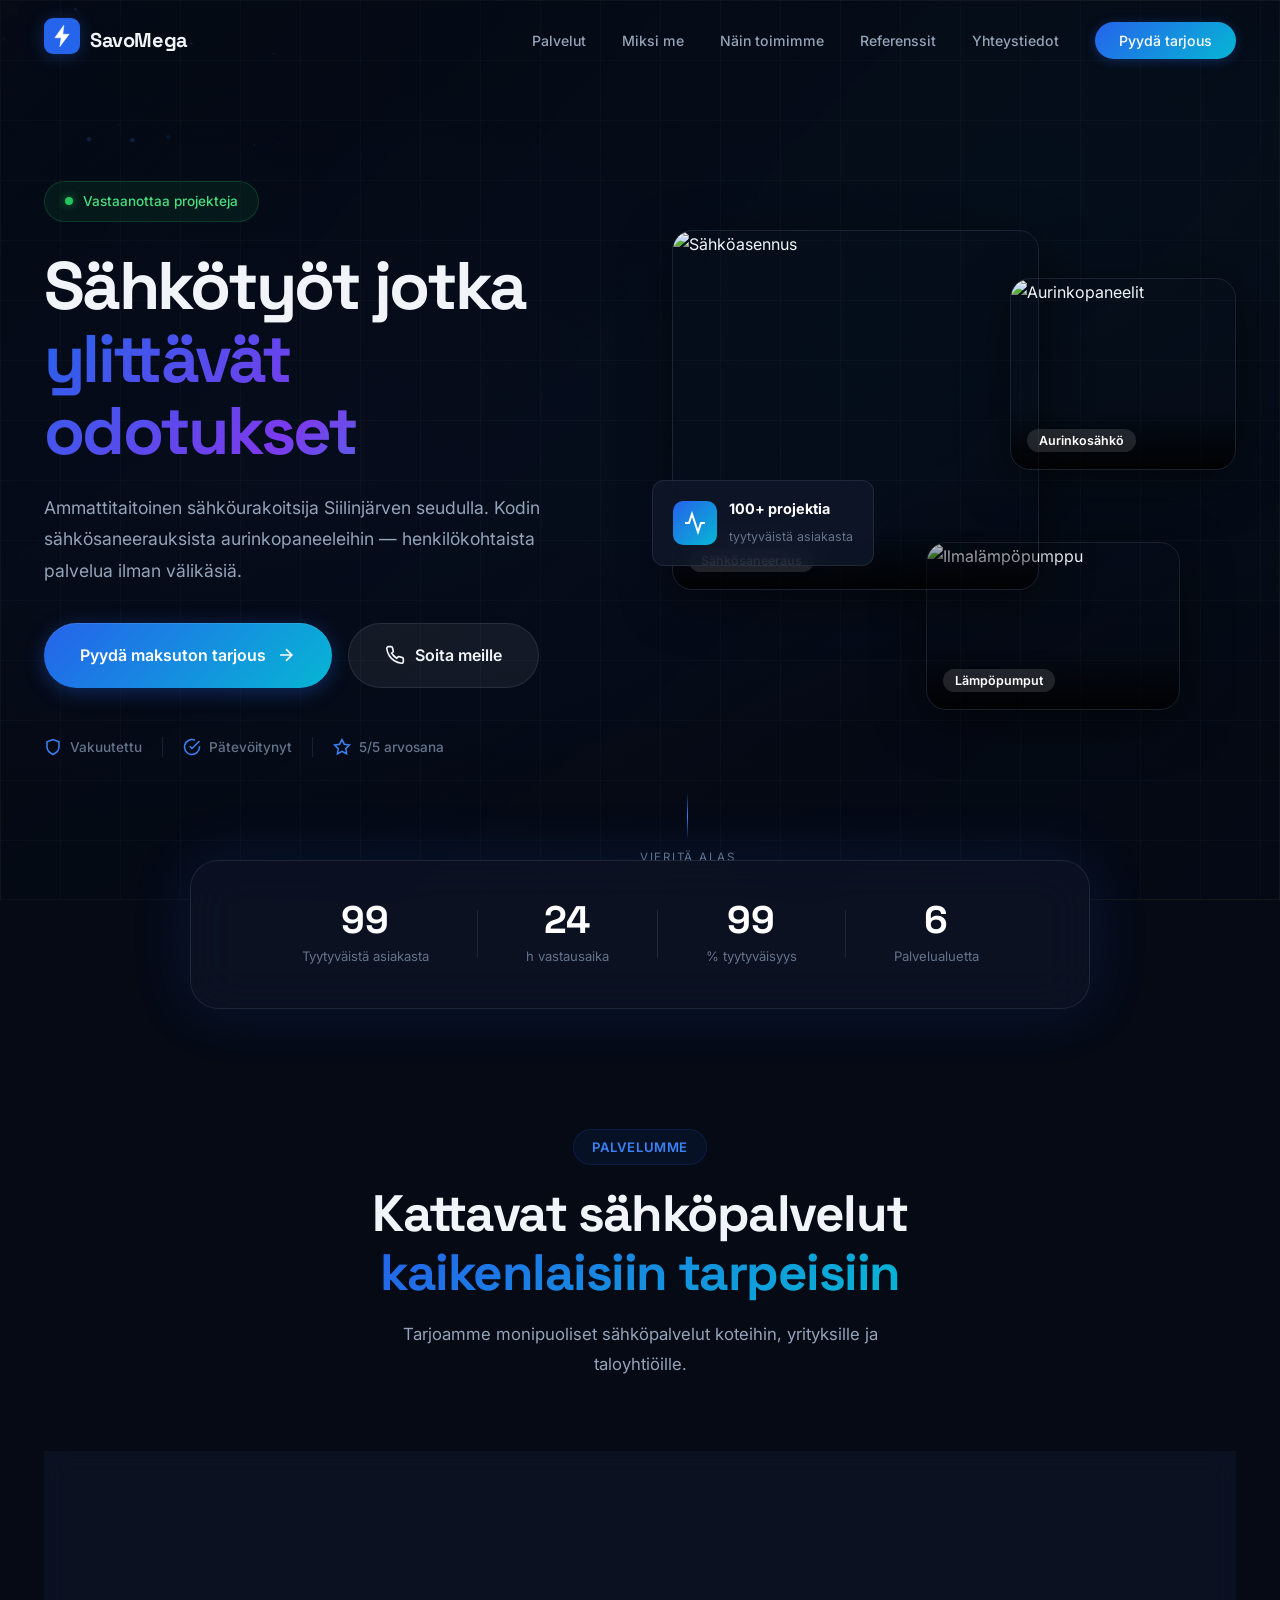
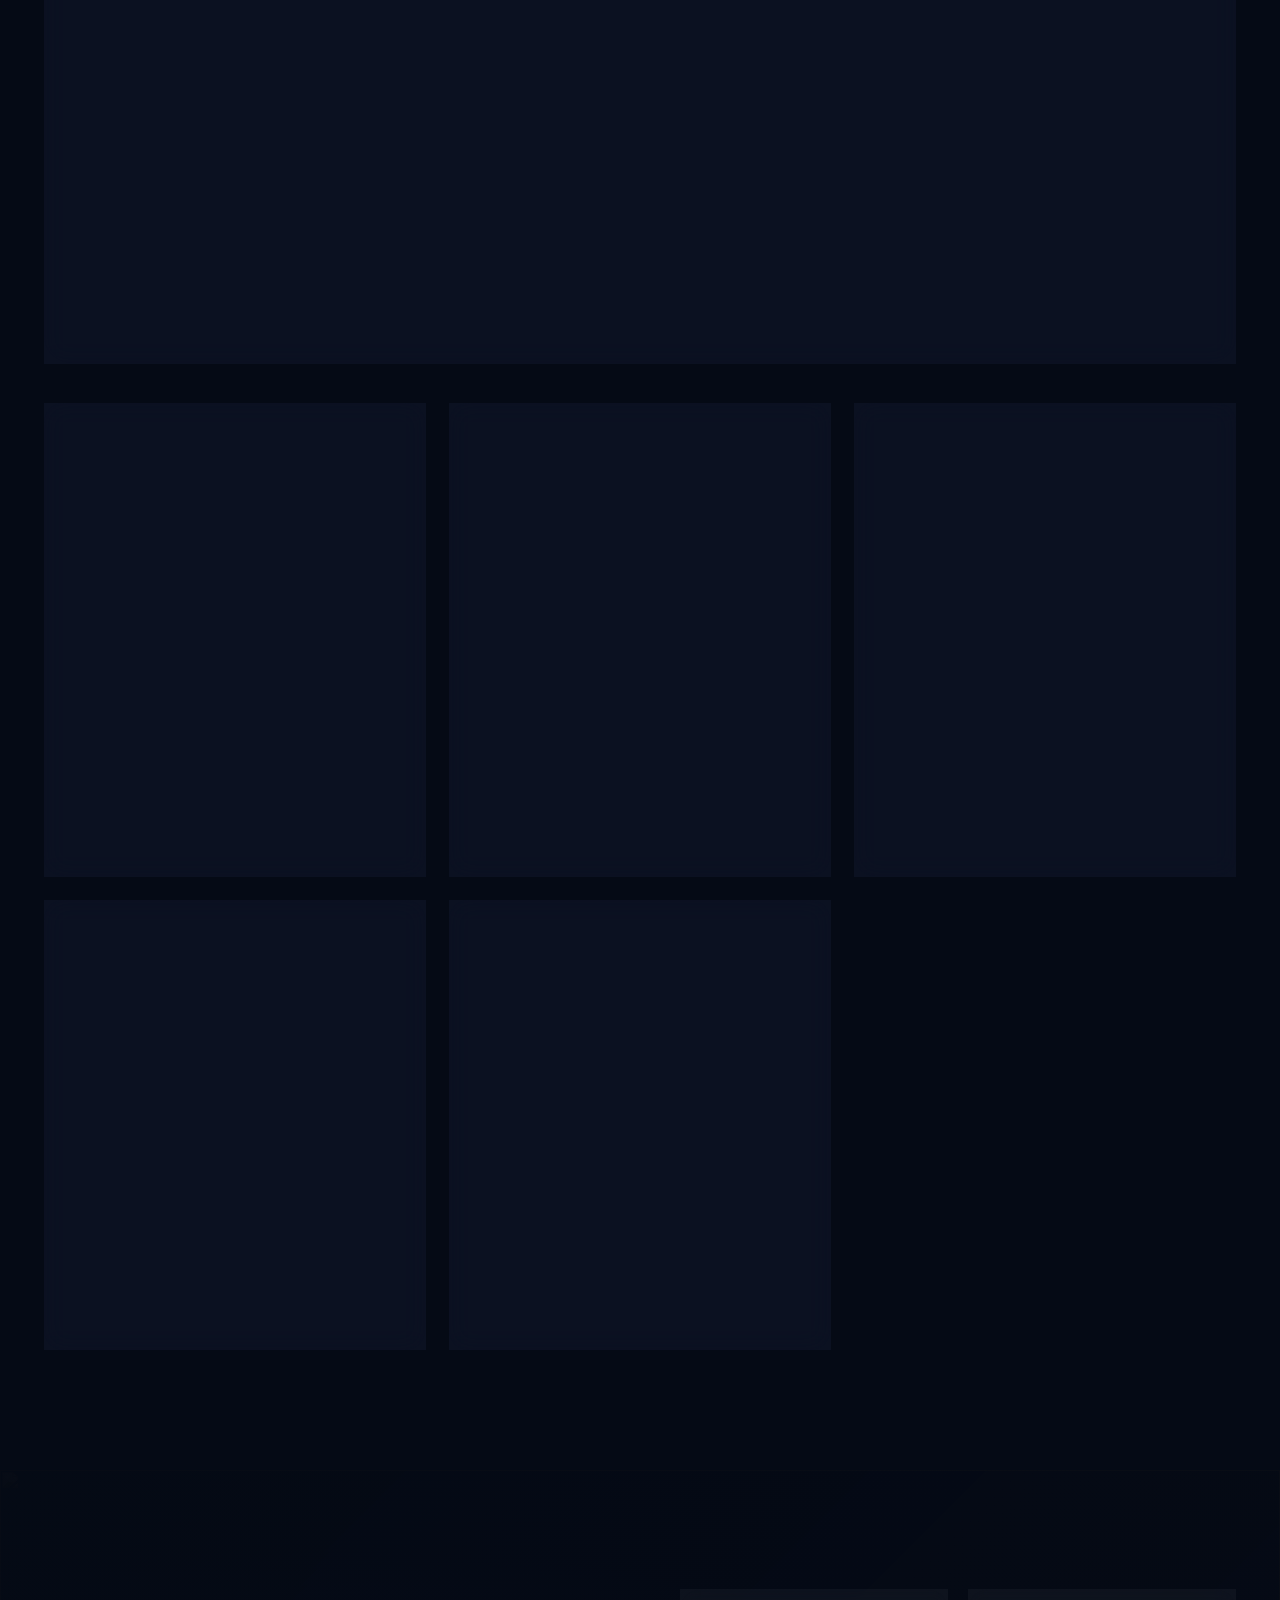
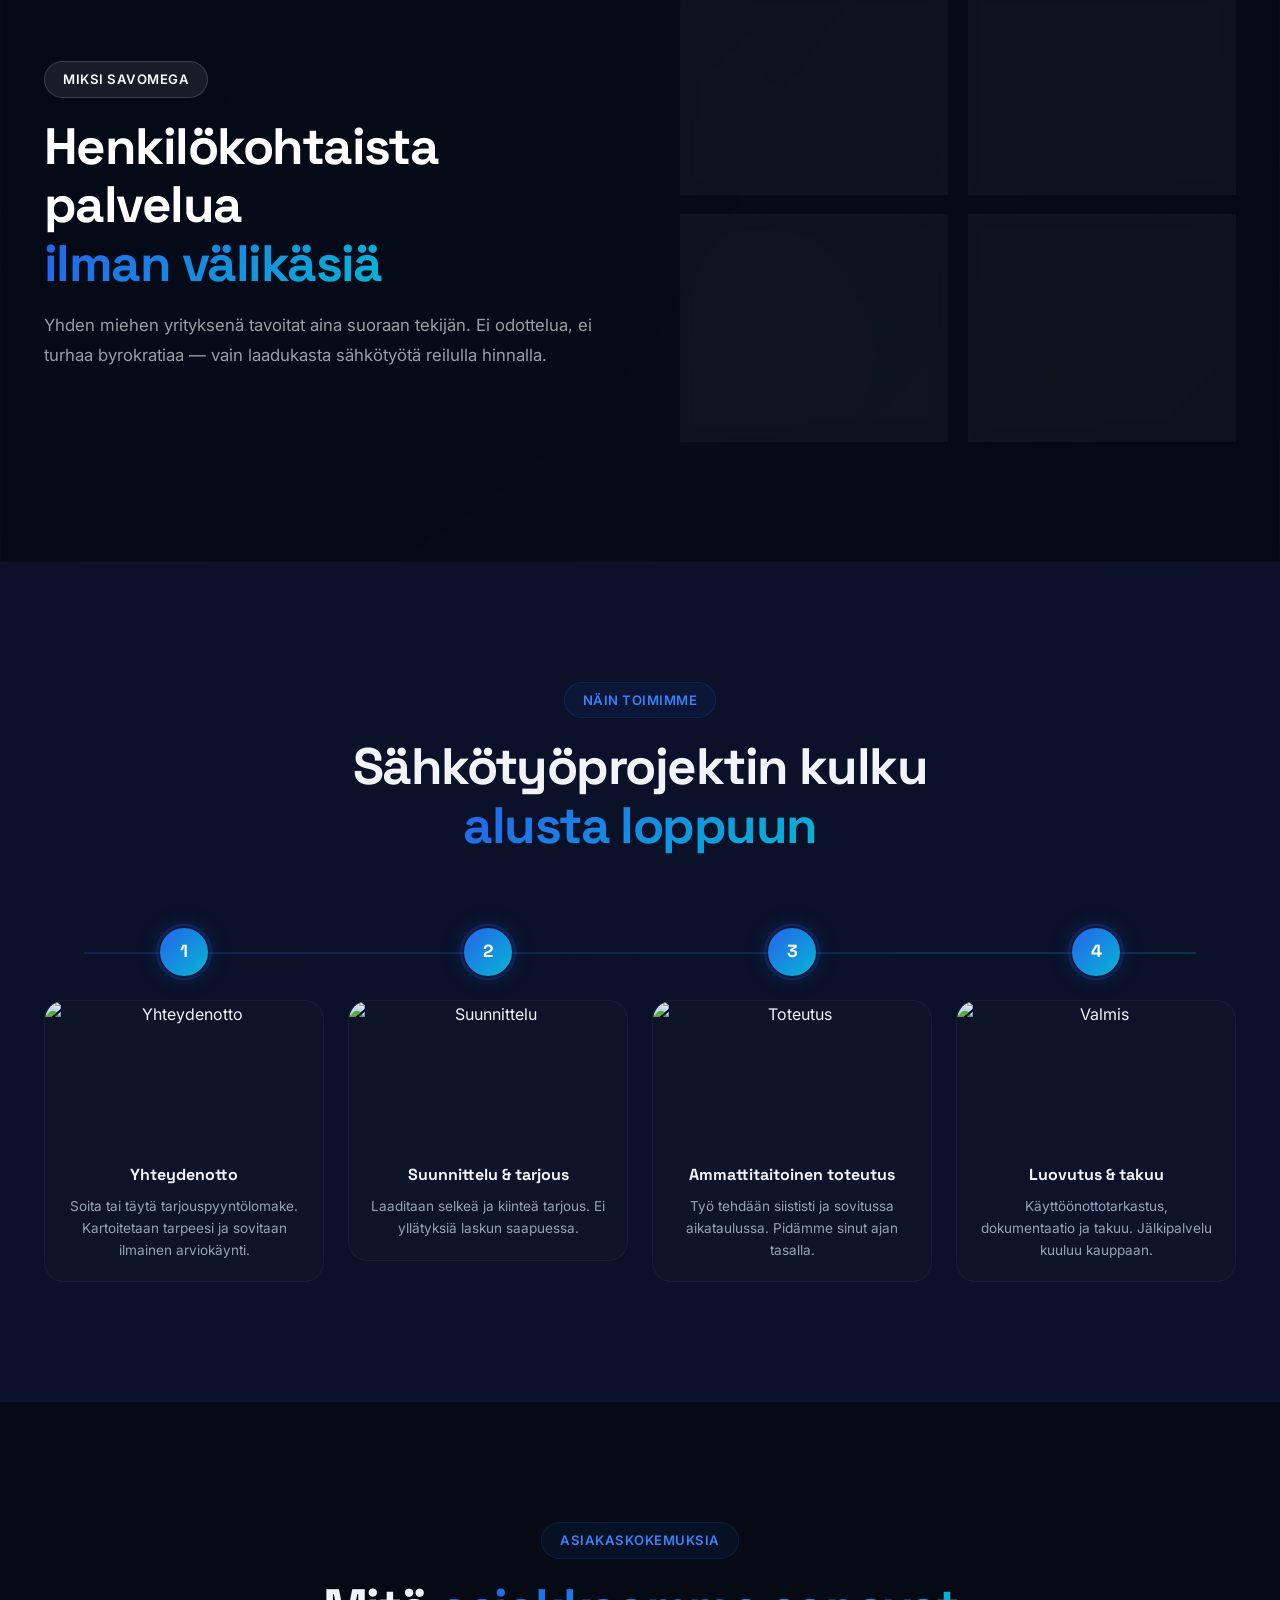
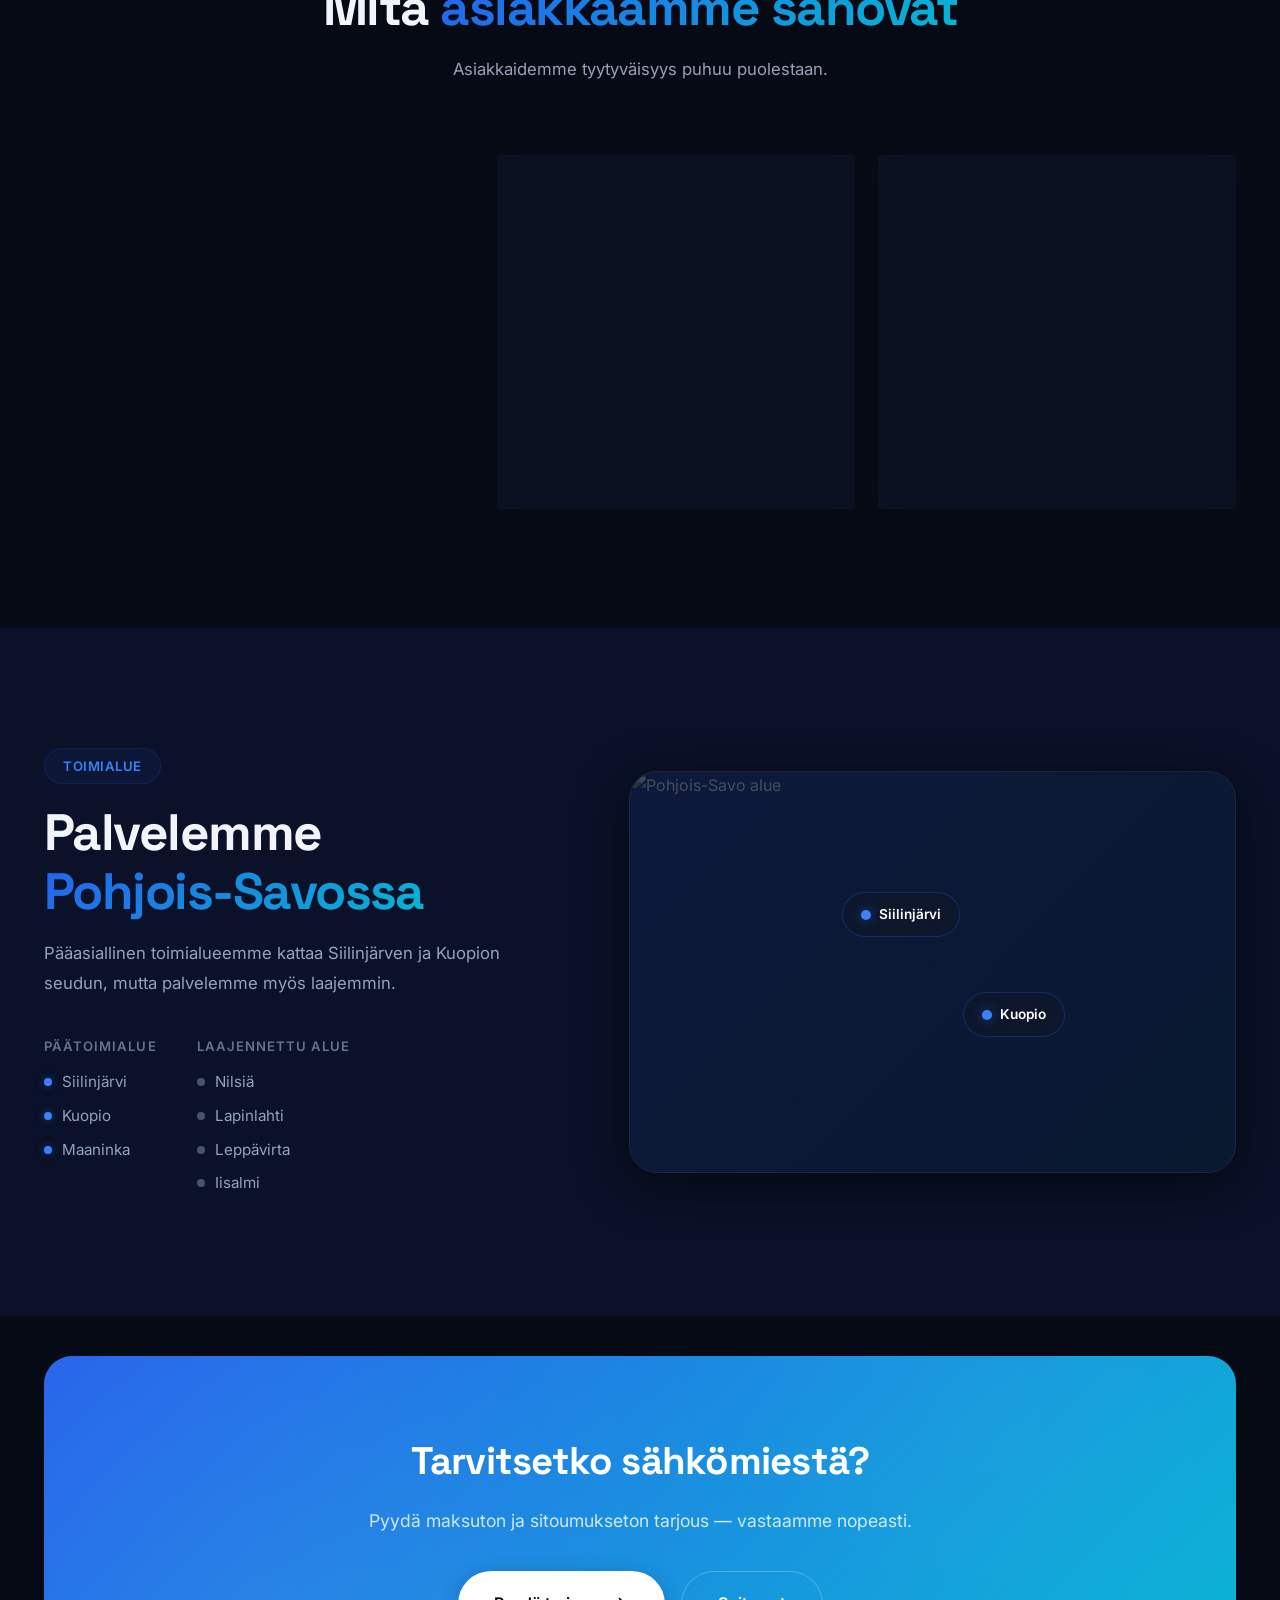
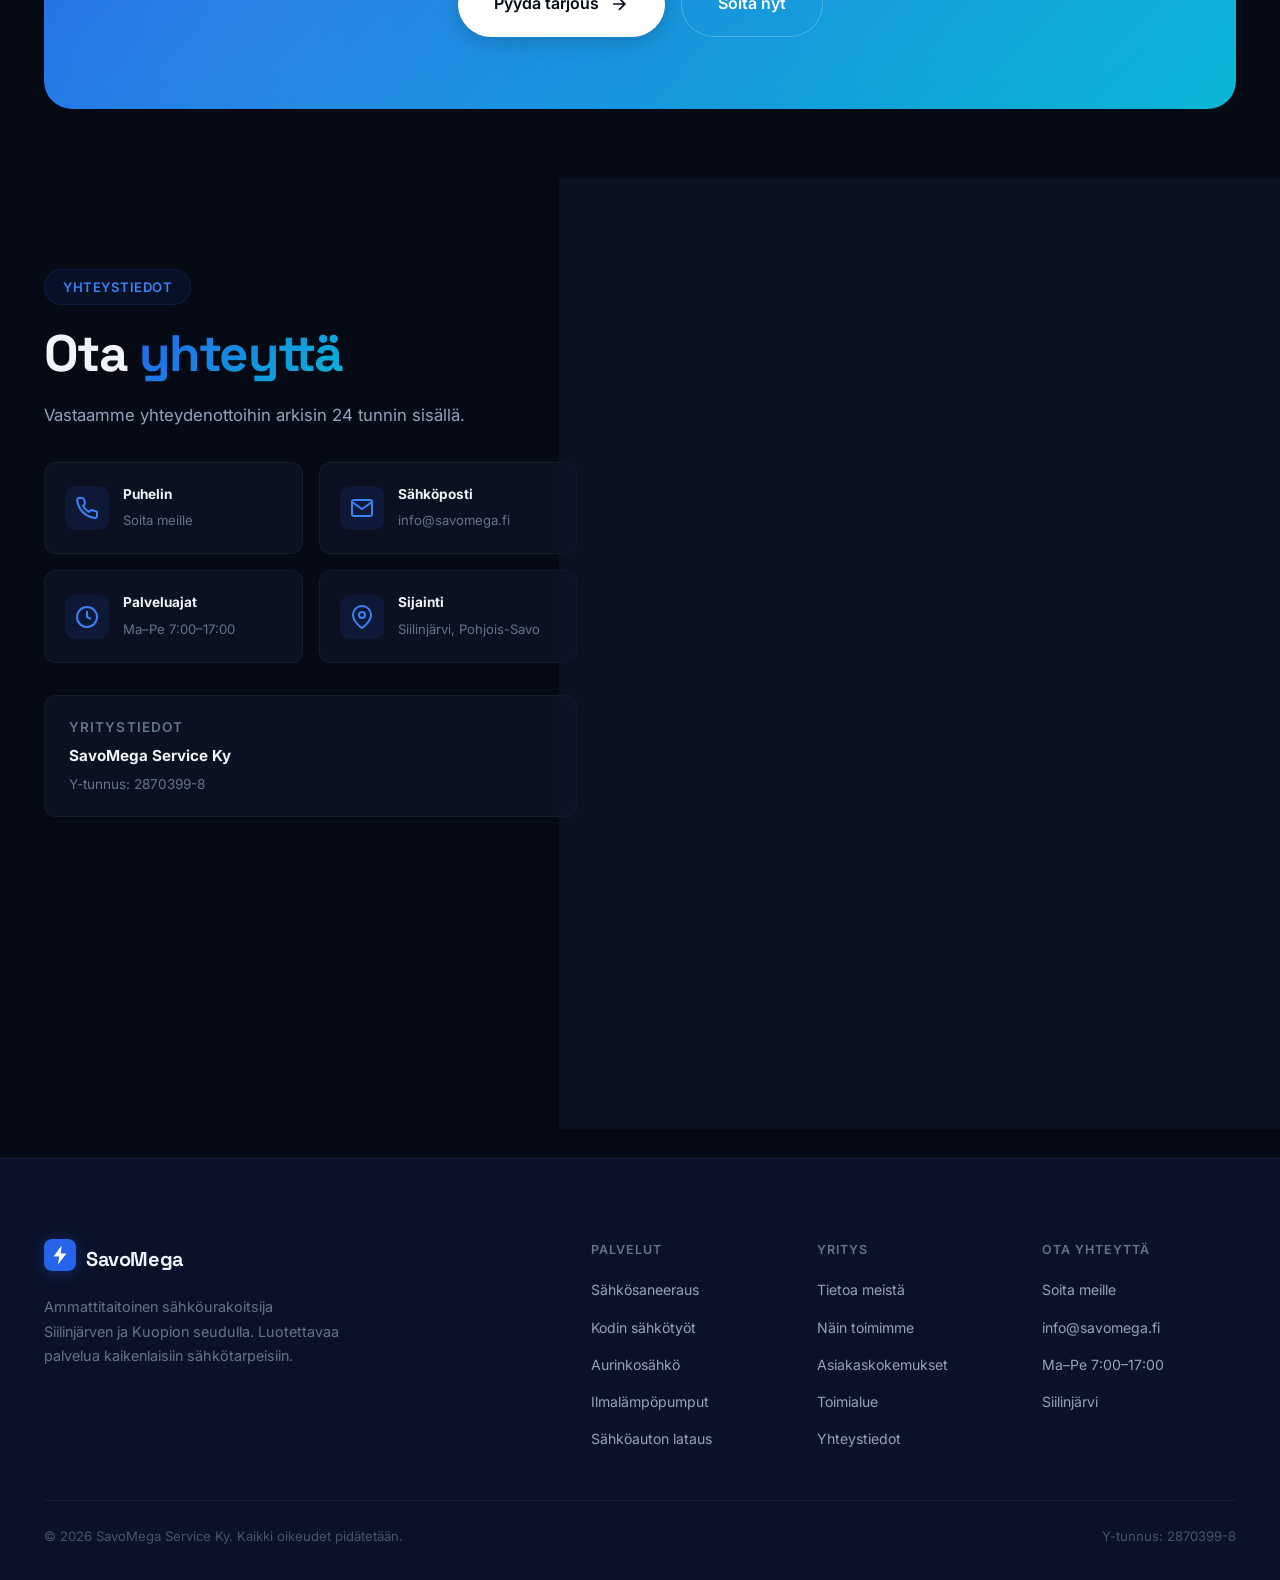
==== commit 21c870b6: "fix: replace all Unsplash images with verified Pexels stock photos All images now use Pexels direct " ====
--- a/savomega-website/index.html
+++ b/savomega-website/index.html
@@ -50,7 +50,7 @@
     <section class="hero" id="hero">
         <div class="hero-bg">
             <div class="hero-image-layer">
-                <img src="https://images.unsplash.com/photo-1621905251189-08b45d6a269e?auto=format&fit=crop&w=1920&q=80" alt="" class="hero-bg-img" loading="eager">
+                <img src="https://images.pexels.com/photos/257736/pexels-photo-257736.jpeg?auto=compress&cs=tinysrgb&w=1920" alt="" class="hero-bg-img" loading="eager">
             </div>
             <div class="hero-overlay"></div>
             <div class="hero-grid-lines"></div>
@@ -103,19 +103,19 @@
             <div class="hero-right">
                 <div class="hero-showcase">
                     <div class="showcase-card showcase-main">
-                        <img src="https://images.unsplash.com/photo-1497366216548-37526070297c?auto=format&fit=crop&w=600&q=80" alt="Sähköasennus" loading="eager">
+                        <img src="https://images.pexels.com/photos/257736/pexels-photo-257736.jpeg?auto=compress&cs=tinysrgb&w=600" alt="Sähköasennus" loading="eager">
                         <div class="showcase-overlay">
                             <span class="showcase-tag">Sähkösaneeraus</span>
                         </div>
                     </div>
                     <div class="showcase-card showcase-float-1">
-                        <img src="https://images.unsplash.com/photo-1509391366360-2e959784a276?auto=format&fit=crop&w=400&q=80" alt="Aurinkopaneelit" loading="eager">
+                        <img src="https://images.pexels.com/photos/356036/pexels-photo-356036.jpeg?auto=compress&cs=tinysrgb&w=400&q=80" alt="Aurinkopaneelit" loading="eager">
                         <div class="showcase-overlay">
                             <span class="showcase-tag">Aurinkosähkö</span>
                         </div>
                     </div>
                     <div class="showcase-card showcase-float-2">
-                        <img src="https://images.unsplash.com/photo-1513828583688-c52571021e16?auto=format&fit=crop&w=400&q=80" alt="Ilmalämpöpumppu" loading="eager">
+                        <img src="https://images.pexels.com/photos/17842832/pexels-photo-17842832.jpeg?auto=compress&cs=tinysrgb&w=400" alt="Ilmalämpöpumppu" loading="eager">
                         <div class="showcase-overlay">
                             <span class="showcase-tag">Lämpöpumput</span>
                         </div>
@@ -179,7 +179,7 @@
             <!-- Featured service - large card -->
             <div class="service-featured">
                 <div class="service-featured-image">
-                    <img src="https://images.unsplash.com/photo-1581092160562-40aa08e78837?auto=format&fit=crop&w=800&q=80" alt="Sähkösaneeraus">
+                    <img src="https://images.pexels.com/photos/257736/pexels-photo-257736.jpeg?auto=compress&cs=tinysrgb&w=800" alt="Sähkösaneeraus">
                     <div class="featured-badge">Suosituin palvelu</div>
                 </div>
                 <div class="service-featured-content">
@@ -201,7 +201,7 @@
             <div class="services-grid">
                 <div class="service-card">
                     <div class="service-card-img">
-                        <img src="https://images.unsplash.com/photo-1558618666-fcd25c85f82e?auto=format&fit=crop&w=500&q=80" alt="Kodin sähkötyöt">
+                        <img src="https://images.pexels.com/photos/28950842/pexels-photo-28950842.jpeg?auto=compress&cs=tinysrgb&w=500" alt="Kodin sähkötyöt">
                     </div>
                     <div class="service-card-body">
                         <div class="service-icon-sm">
@@ -217,7 +217,7 @@
 
                 <div class="service-card">
                     <div class="service-card-img">
-                        <img src="https://images.unsplash.com/photo-1509391366360-2e959784a276?auto=format&fit=crop&w=500&q=80" alt="Aurinkosähkö">
+                        <img src="https://images.pexels.com/photos/356036/pexels-photo-356036.jpeg?auto=compress&cs=tinysrgb&w=500&q=80" alt="Aurinkosähkö">
                     </div>
                     <div class="service-card-body">
                         <div class="service-icon-sm">
@@ -233,7 +233,7 @@
 
                 <div class="service-card">
                     <div class="service-card-img">
-                        <img src="https://images.unsplash.com/photo-1585771724684-38269d6639fd?auto=format&fit=crop&w=500&q=80" alt="Ilmalämpöpumput">
+                        <img src="https://images.pexels.com/photos/5463576/pexels-photo-5463576.jpeg?auto=compress&cs=tinysrgb&w=500" alt="Ilmalämpöpumput">
                     </div>
                     <div class="service-card-body">
                         <div class="service-icon-sm">
@@ -249,7 +249,7 @@
 
                 <div class="service-card">
                     <div class="service-card-img">
-                        <img src="https://images.unsplash.com/photo-1581092160607-ee22621dd758?auto=format&fit=crop&w=500&q=80" alt="Vianetsintä">
+                        <img src="https://images.pexels.com/photos/27928762/pexels-photo-27928762.jpeg?auto=compress&cs=tinysrgb&w=500" alt="Vianetsintä">
                     </div>
                     <div class="service-card-body">
                         <div class="service-icon-sm">
@@ -265,7 +265,7 @@
 
                 <div class="service-card">
                     <div class="service-card-img">
-                        <img src="https://images.unsplash.com/photo-1593941707882-a5bba14938c7?auto=format&fit=crop&w=500&q=80" alt="Sähköauton lataus">
+                        <img src="https://images.pexels.com/photos/9800000/pexels-photo-9800000.jpeg?auto=compress&cs=tinysrgb&w=500" alt="Sähköauton lataus">
                     </div>
                     <div class="service-card-body">
                         <div class="service-icon-sm">
@@ -285,7 +285,7 @@
     <!-- ===== WHY US ===== -->
     <section class="section why-us" id="miksi-me">
         <div class="why-us-bg">
-            <img src="https://images.unsplash.com/photo-1504328345606-18bbc8c9d7d1?auto=format&fit=crop&w=1920&q=80" alt="" loading="lazy">
+            <img src="https://images.pexels.com/photos/12380719/pexels-photo-12380719.jpeg?auto=compress&cs=tinysrgb&w=1920" alt="" loading="lazy">
             <div class="why-us-bg-overlay"></div>
         </div>
         <div class="container">
@@ -333,7 +333,7 @@
                 <div class="process-step">
                     <div class="process-dot">1</div>
                     <div class="process-card">
-                        <img src="https://images.unsplash.com/photo-1516321318423-f06f85e504b3?auto=format&fit=crop&w=400&q=80" alt="Yhteydenotto" loading="lazy">
+                        <img src="https://images.pexels.com/photos/3183150/pexels-photo-3183150.jpeg?auto=compress&cs=tinysrgb&w=400" alt="Yhteydenotto" loading="lazy">
                         <div class="process-card-body">
                             <h4>Yhteydenotto</h4>
                             <p>Soita tai täytä tarjouspyyntölomake. Kartoitetaan tarpeesi ja sovitaan ilmainen arviokäynti.</p>
@@ -343,7 +343,7 @@
                 <div class="process-step">
                     <div class="process-dot">2</div>
                     <div class="process-card">
-                        <img src="https://images.unsplash.com/photo-1454165804606-c3d57bc86b40?auto=format&fit=crop&w=400&q=80" alt="Suunnittelu" loading="lazy">
+                        <img src="https://images.pexels.com/photos/416405/pexels-photo-416405.jpeg?auto=compress&cs=tinysrgb&w=400" alt="Suunnittelu" loading="lazy">
                         <div class="process-card-body">
                             <h4>Suunnittelu & tarjous</h4>
                             <p>Laaditaan selkeä ja kiinteä tarjous. Ei yllätyksiä laskun saapuessa.</p>
@@ -353,7 +353,7 @@
                 <div class="process-step">
                     <div class="process-dot">3</div>
                     <div class="process-card">
-                        <img src="https://images.unsplash.com/photo-1581092918056-0c4c3acd3789?auto=format&fit=crop&w=400&q=80" alt="Toteutus" loading="lazy">
+                        <img src="https://images.pexels.com/photos/257736/pexels-photo-257736.jpeg?auto=compress&cs=tinysrgb&w=400" alt="Toteutus" loading="lazy">
                         <div class="process-card-body">
                             <h4>Ammattitaitoinen toteutus</h4>
                             <p>Työ tehdään siististi ja sovitussa aikataulussa. Pidämme sinut ajan tasalla.</p>
@@ -363,7 +363,7 @@
                 <div class="process-step">
                     <div class="process-dot">4</div>
                     <div class="process-card">
-                        <img src="https://images.unsplash.com/photo-1560518883-ce09059eeffa?auto=format&fit=crop&w=400&q=80" alt="Valmis" loading="lazy">
+                        <img src="https://images.pexels.com/photos/1396122/pexels-photo-1396122.jpeg?auto=compress&cs=tinysrgb&w=400" alt="Valmis" loading="lazy">
                         <div class="process-card-body">
                             <h4>Luovutus & takuu</h4>
                             <p>Käyttöönottotarkastus, dokumentaatio ja takuu. Jälkipalvelu kuuluu kauppaan.</p>
@@ -459,7 +459,7 @@
                 </div>
                 <div class="area-map-wrapper">
                     <div class="area-map-visual">
-                        <img src="https://images.unsplash.com/photo-1524661135-423995f22d0b?auto=format&fit=crop&w=700&q=80" alt="Pohjois-Savo alue" loading="lazy">
+                        <img src="https://images.pexels.com/photos/3573351/pexels-photo-3573351.jpeg?auto=compress&cs=tinysrgb&w=700" alt="Pohjois-Savo alue" loading="lazy">
                         <div class="area-map-overlay"></div>
                         <div class="area-pin area-pin-1"><span>Siilinjärvi</span></div>
                         <div class="area-pin area-pin-2"><span>Kuopio</span></div>
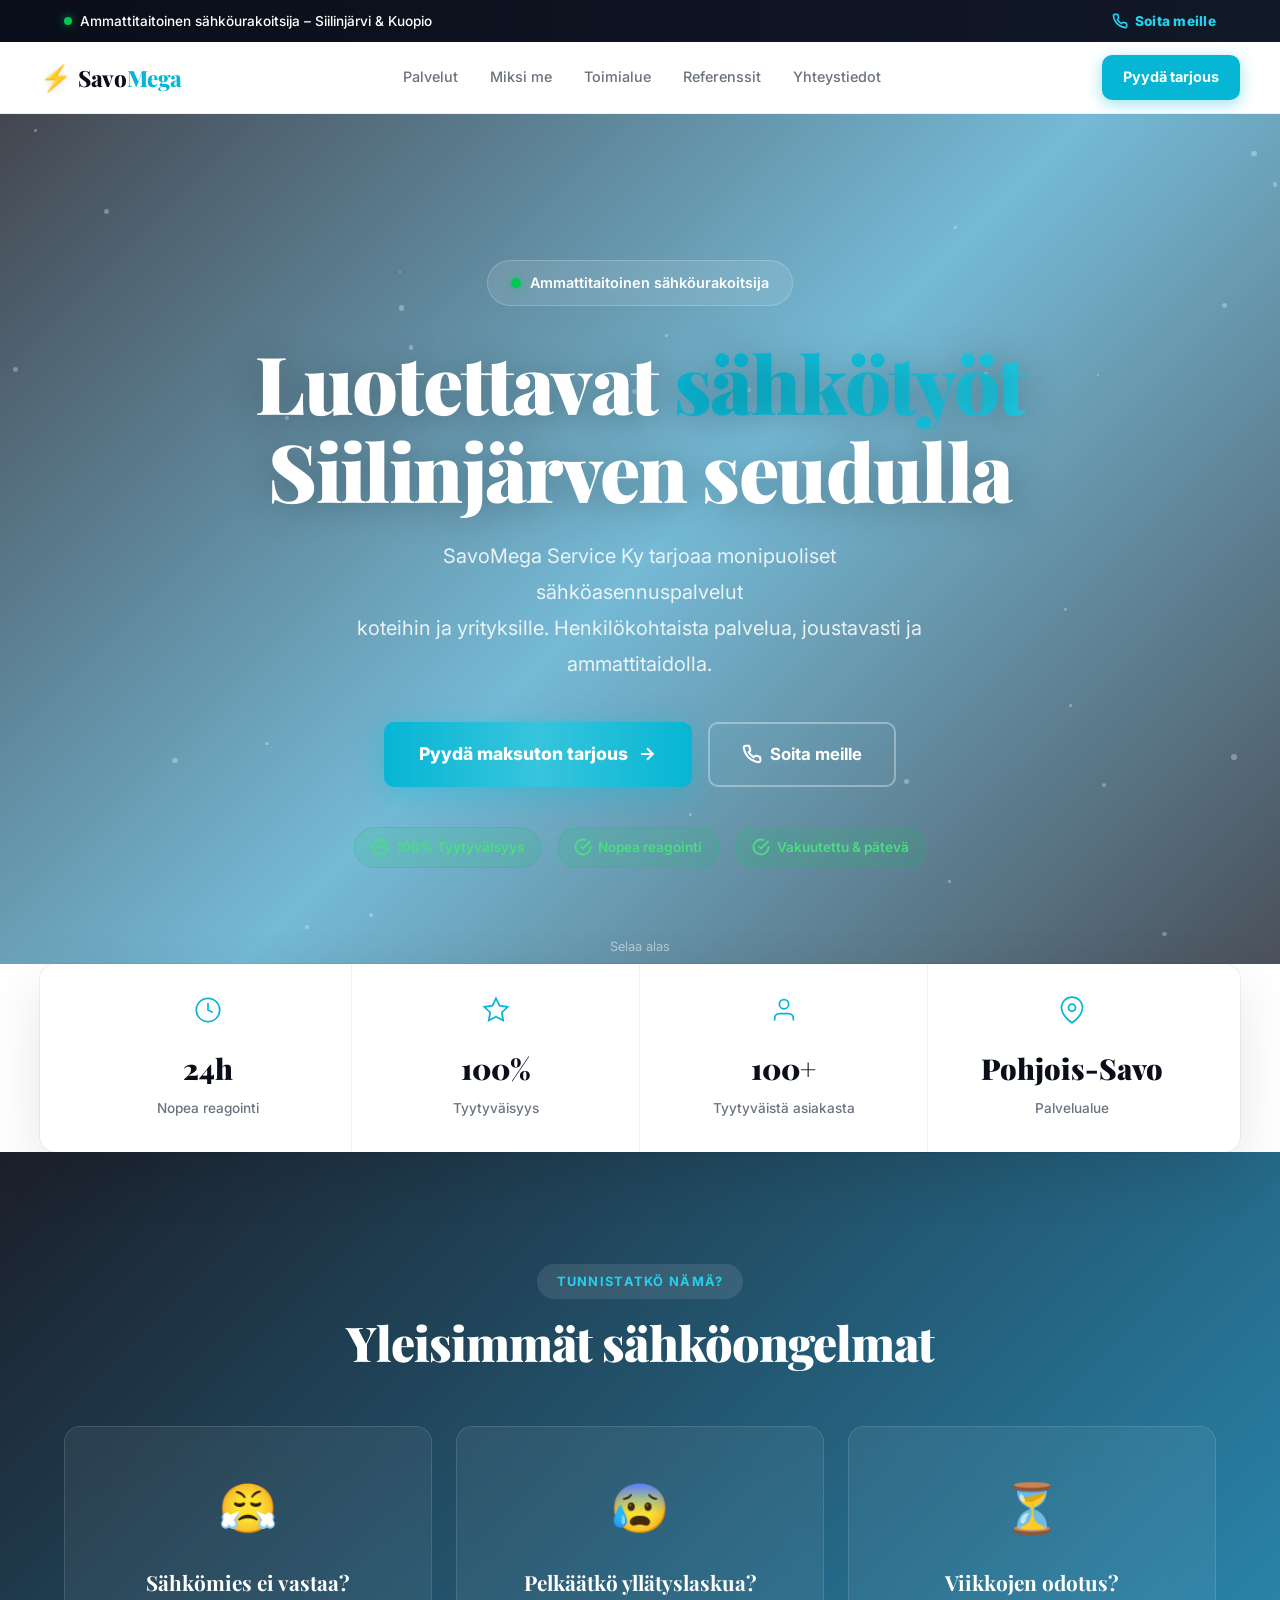
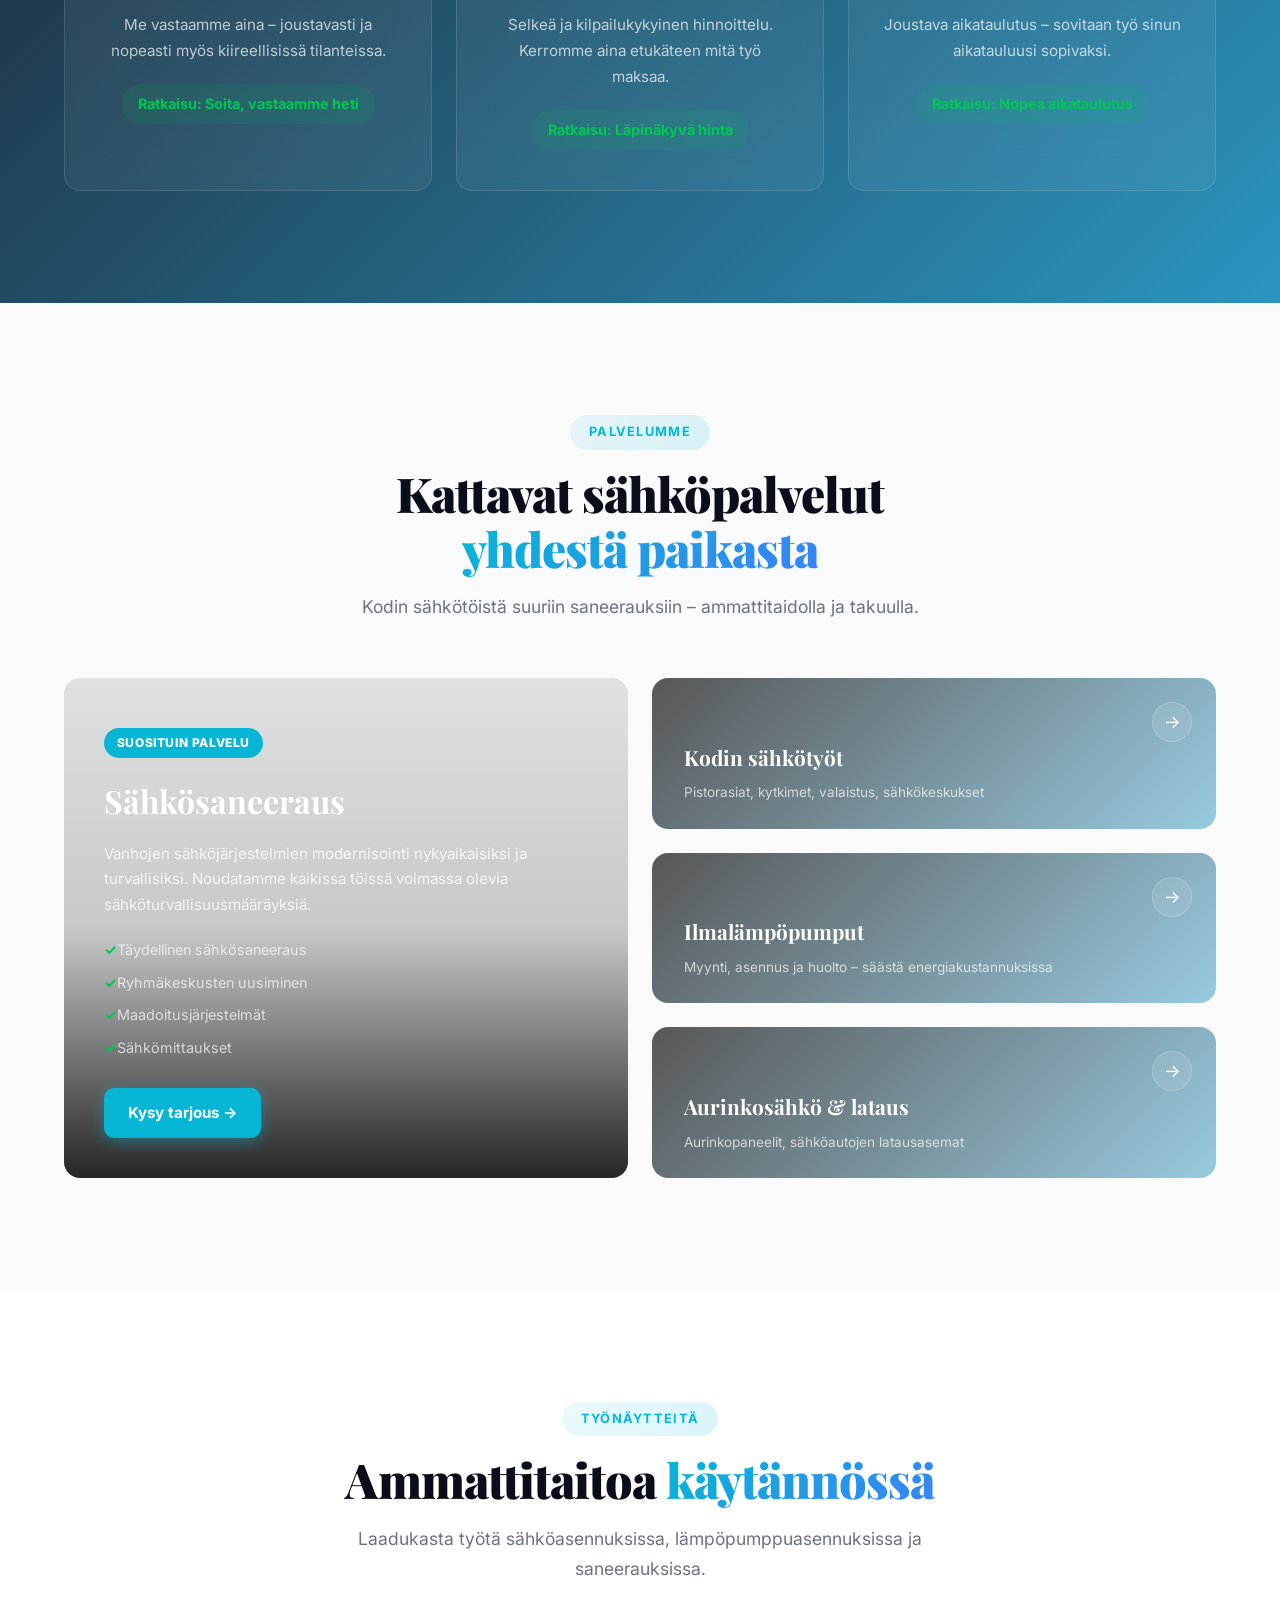
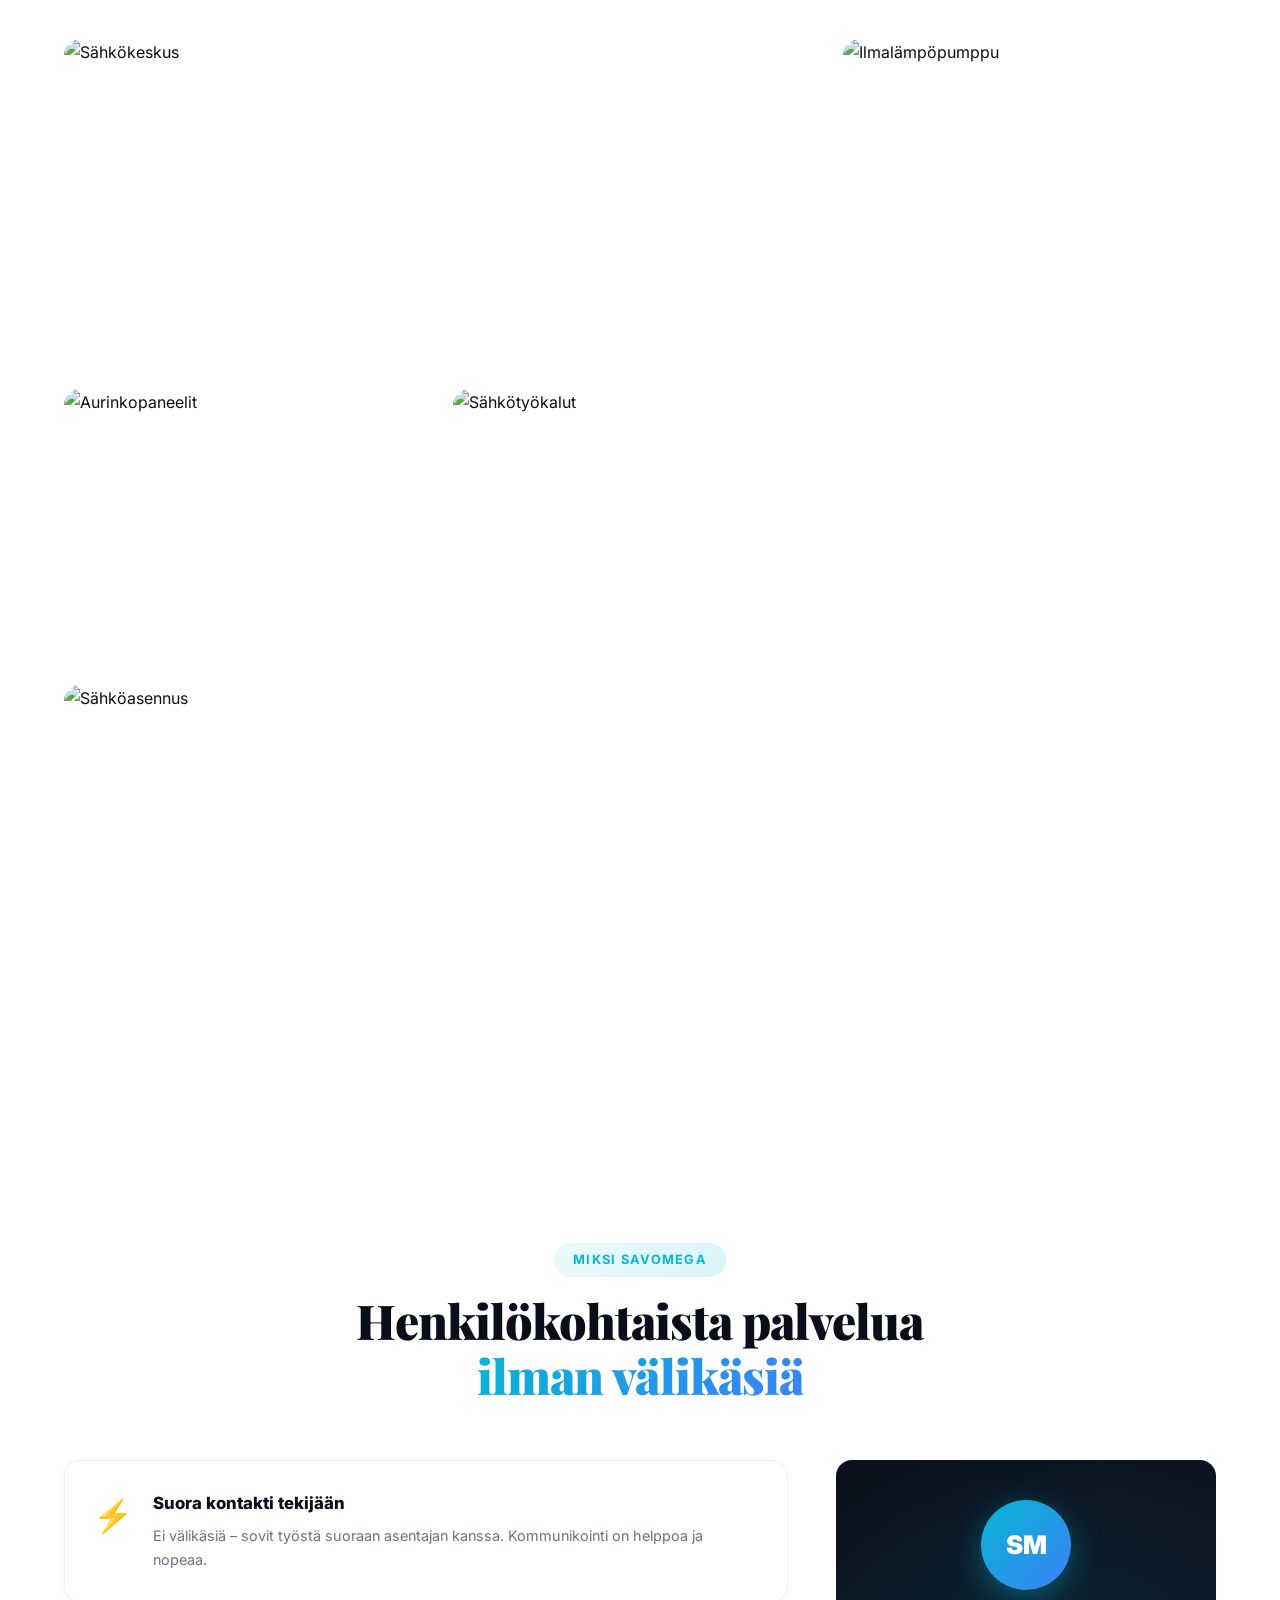
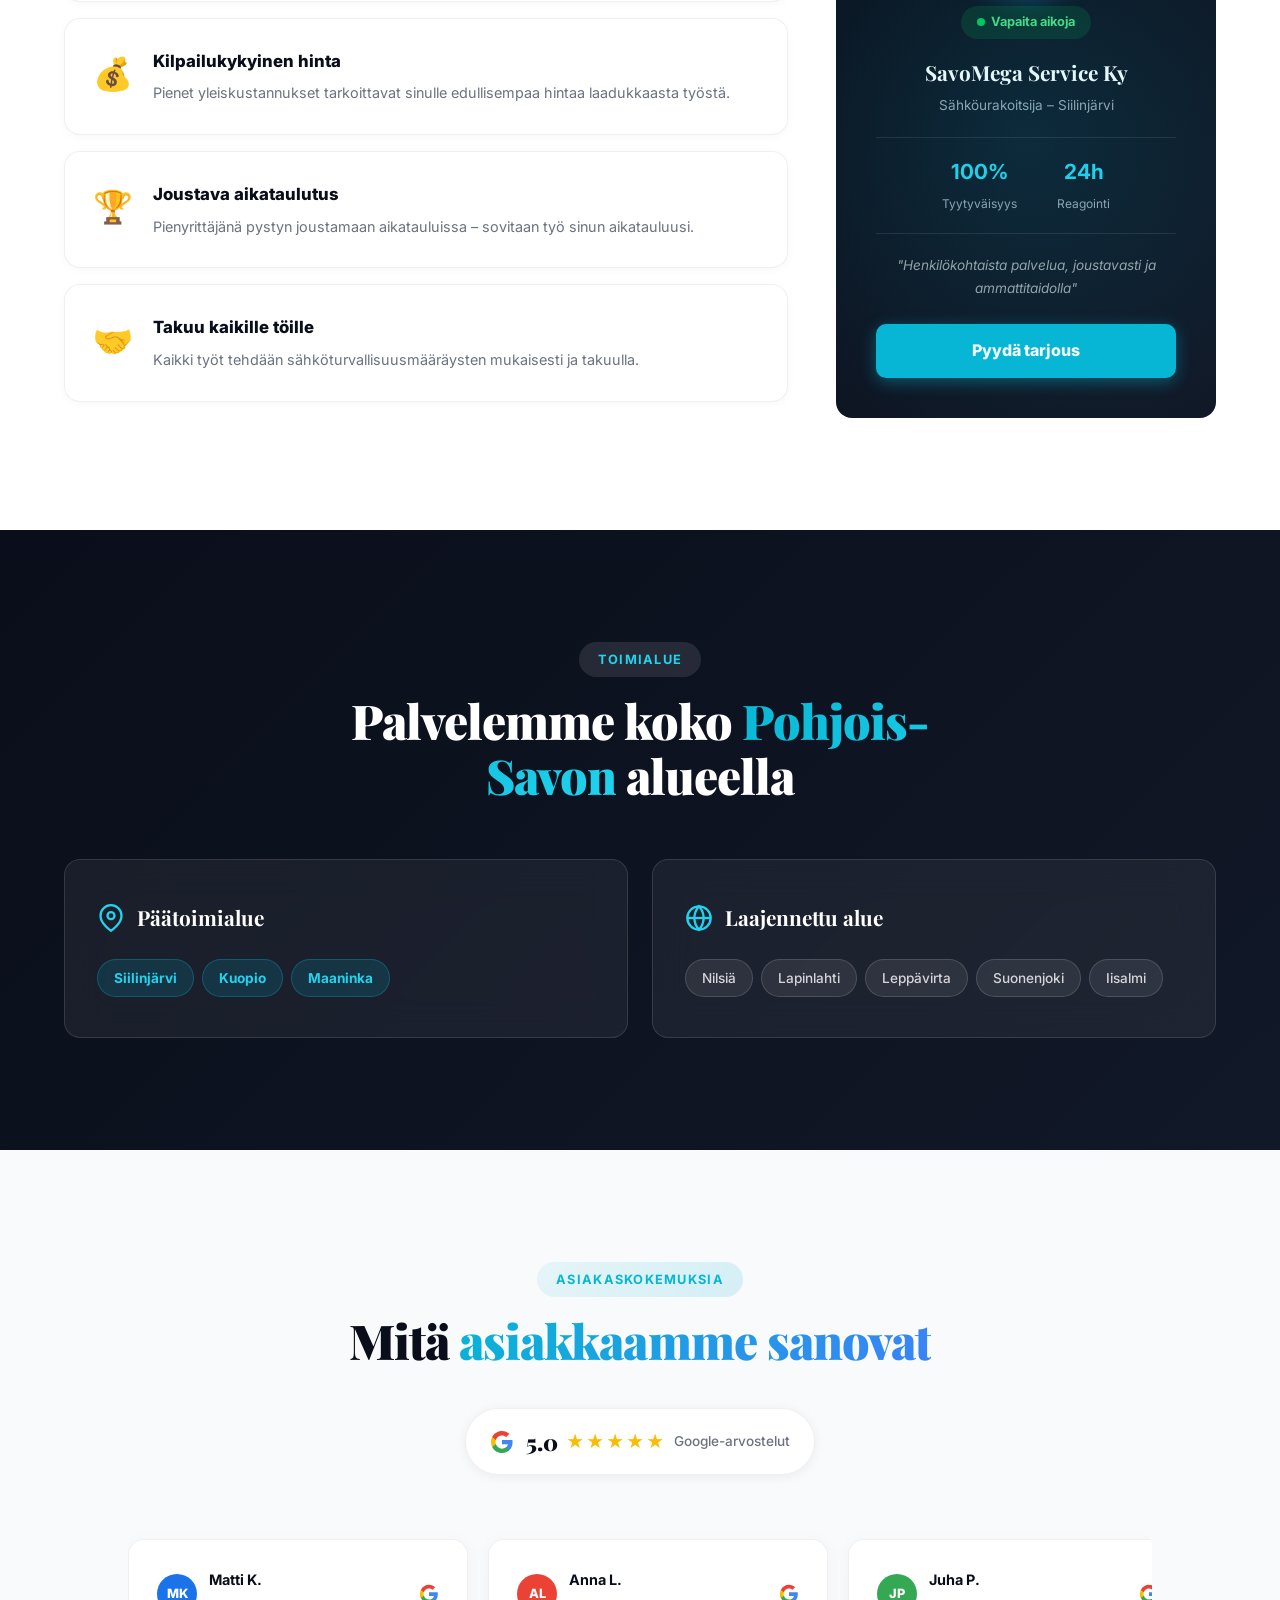
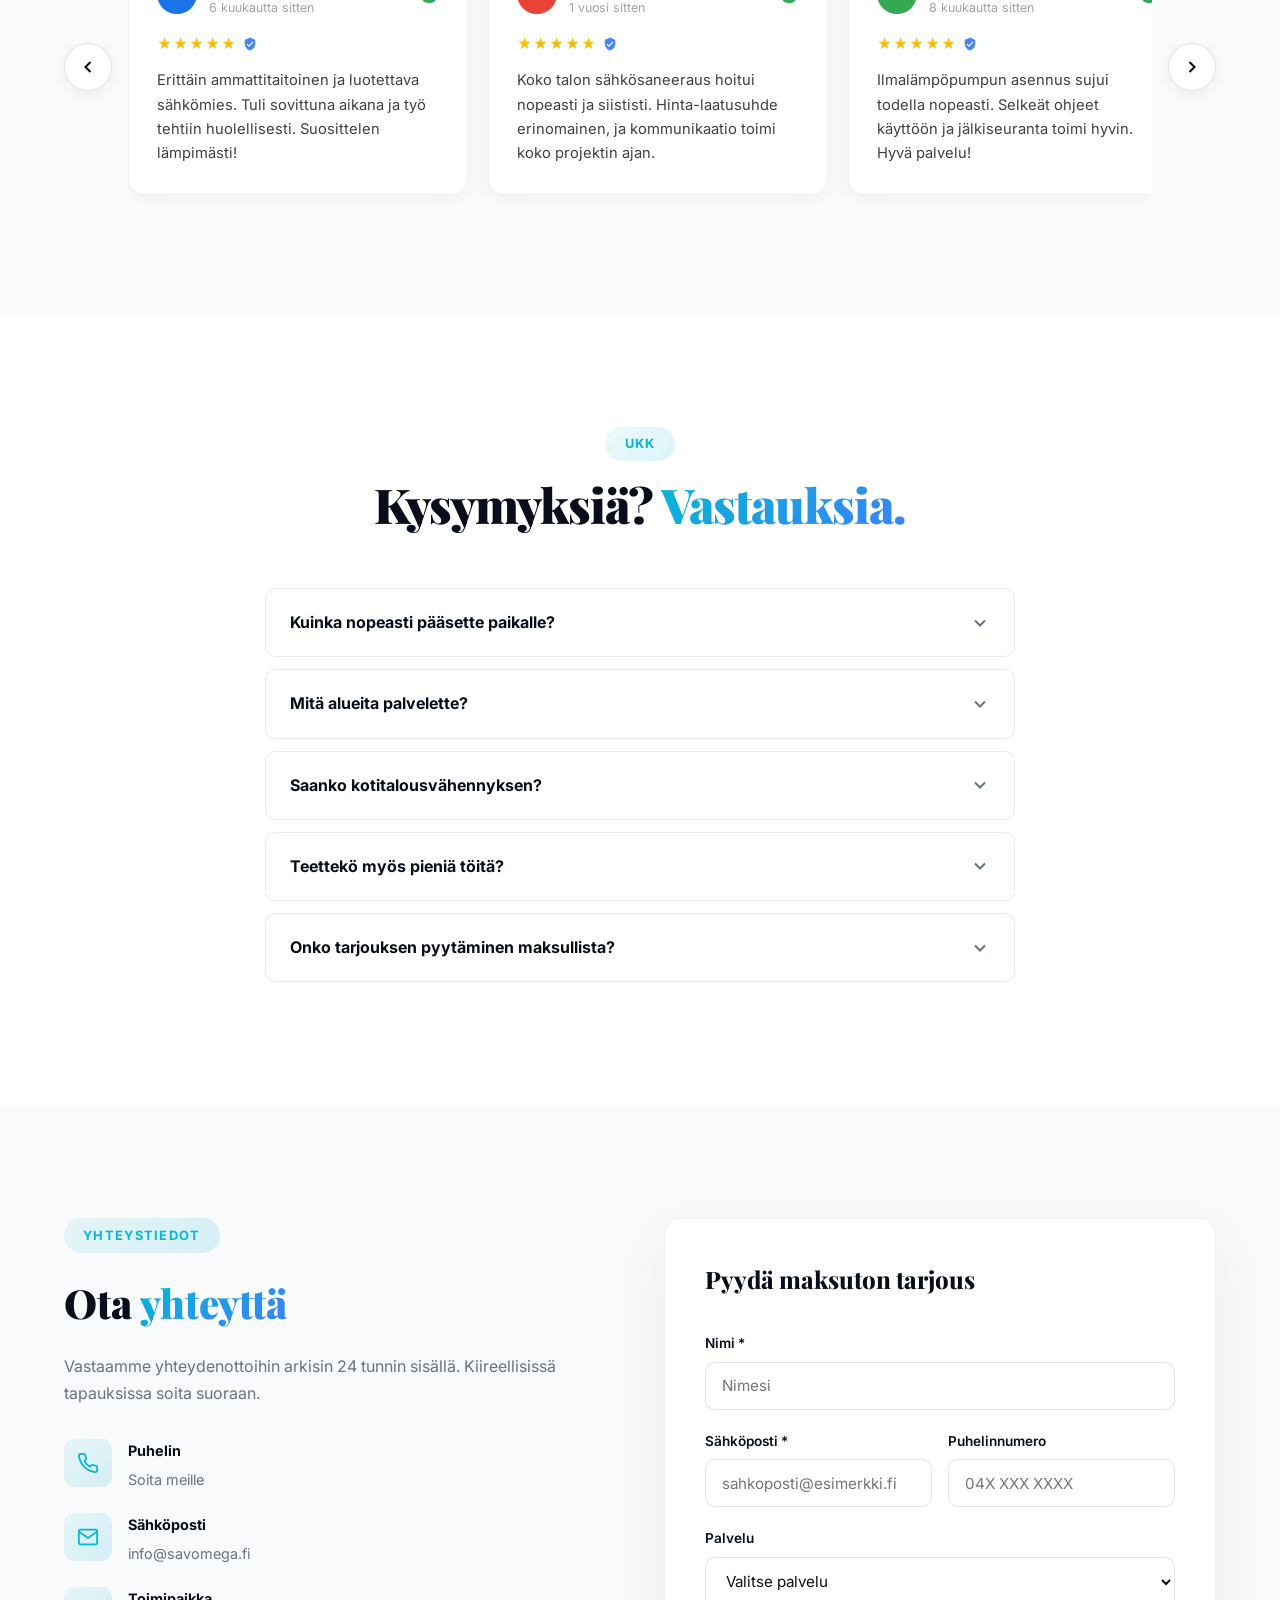
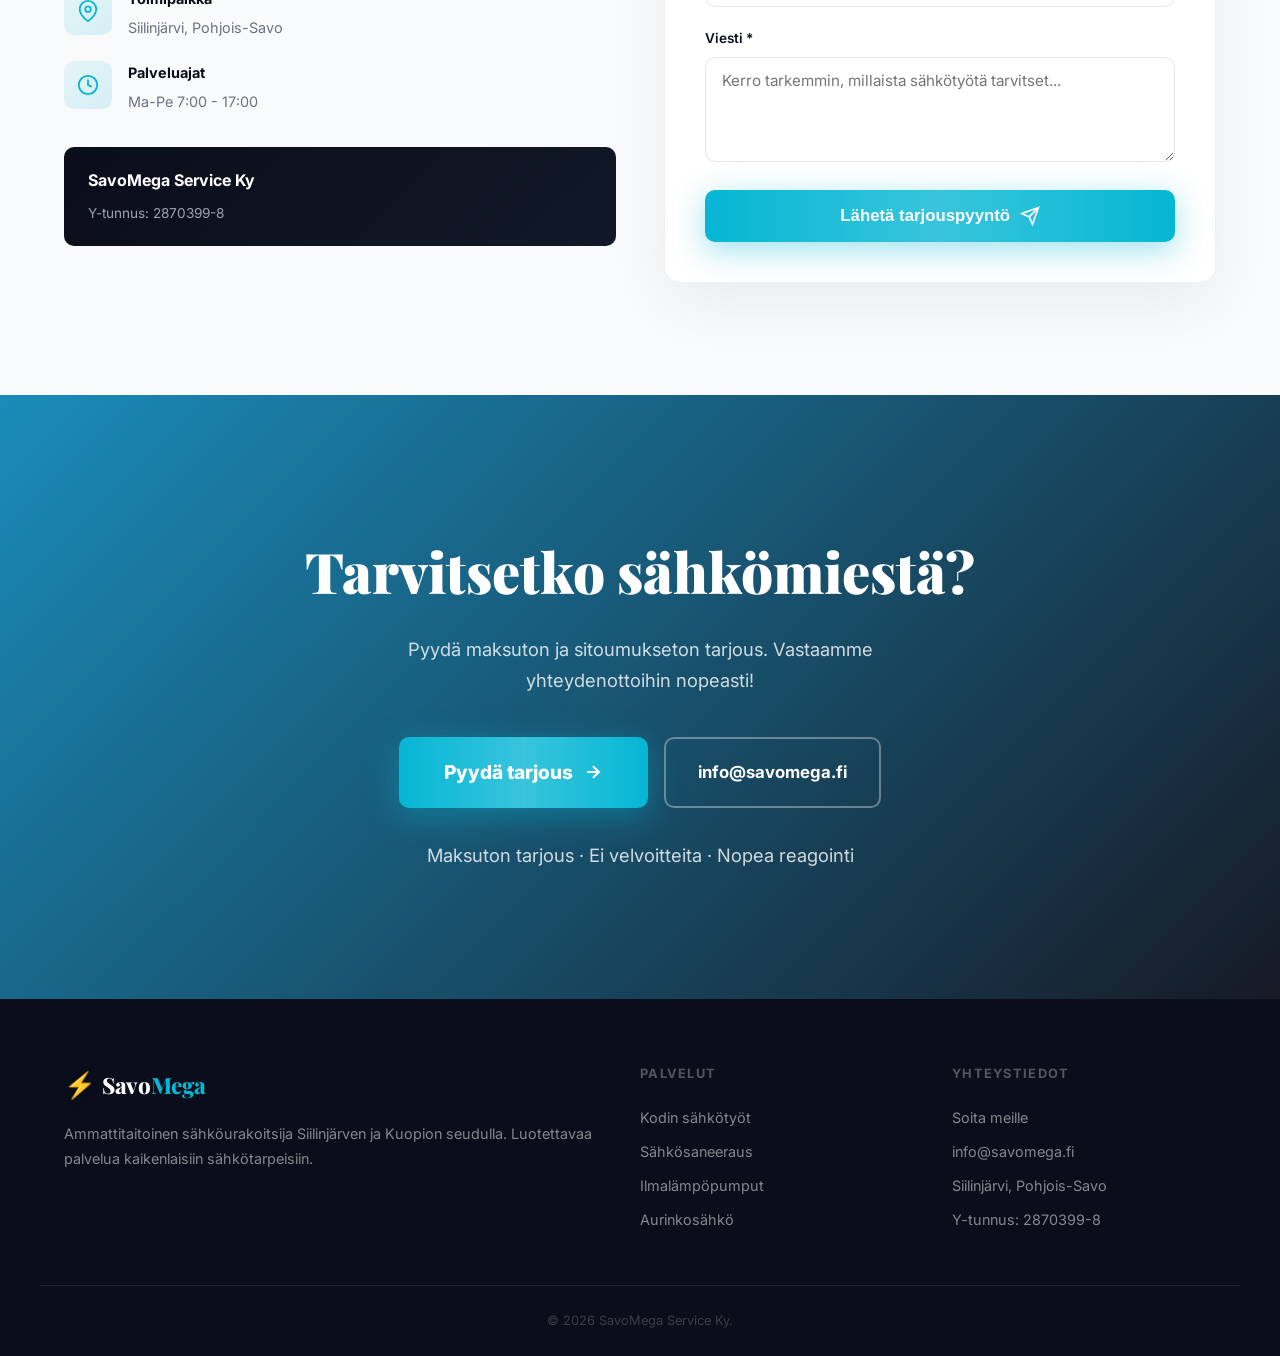
==== commit 8bbf3f1c: "feat: upgrade SavoMega with Google-style reviews carousel and work gallery - Replace generic stock p" ====
--- a/savomega-website/index.html
+++ b/savomega-website/index.html
@@ -3,655 +3,579 @@
 <head>
     <meta charset="UTF-8">
     <meta name="viewport" content="width=device-width, initial-scale=1.0">
-    <meta name="description" content="SavoMega Service Ky - Luotettavat sähkötyöt Siilinjärven ja Kuopion alueella. Sähköasennukset, saneeraukset, vianetsintä ja ilmalämpöpumput.">
+    <title>SavoMega Service Ky | Sähkötyöt Siilinjärvi & Kuopio</title>
+    <meta name="description" content="SavoMega Service Ky - Luotettavat sähkötyöt Siilinjärven ja Kuopion alueella. Ammattitaitoinen sähköurakoitsija. Pyydä maksuton tarjous!">
     <meta name="keywords" content="sähkötyöt, sähköasennus, sähkömies, Siilinjärvi, Kuopio, Pohjois-Savo, sähkösaneeraus, ilmalämpöpumppu">
     <meta name="author" content="SavoMega Service Ky">
     <meta property="og:title" content="SavoMega Service Ky - Sähkötyöt Siilinjärvi">
     <meta property="og:description" content="Ammattitaitoinen sähköurakoitsija Siilinjärven ja Kuopion alueella. Pyydä maksuton tarjous!">
     <meta property="og:type" content="website">
-    <title>SavoMega Service Ky | Sähkötyöt Siilinjärvi & Kuopio</title>
     <link rel="preconnect" href="https://fonts.googleapis.com">
     <link rel="preconnect" href="https://fonts.gstatic.com" crossorigin>
-    <link href="https://fonts.googleapis.com/css2?family=Space+Grotesk:wght@300;400;500;600;700&family=Inter:wght@300;400;500;600;700;800&display=swap" rel="stylesheet">
+    <link href="https://fonts.googleapis.com/css2?family=Inter:wght@400;500;600;700;800;900&family=Playfair+Display:wght@700;800;900&display=swap" rel="stylesheet">
     <link rel="stylesheet" href="styles.css">
 </head>
 <body>
-    <!-- Cursor glow effect -->
-    <div class="cursor-glow" id="cursorGlow"></div>
-
-    <!-- Navigation -->
-    <nav class="navbar" id="navbar">
-        <div class="container nav-container">
-            <a href="#hero" class="logo">
-                <div class="logo-mark">
-                    <svg width="36" height="36" viewBox="0 0 40 40" fill="none">
-                        <rect width="40" height="40" rx="10" fill="url(#logoGrad)"/>
-                        <path d="M22 8L12 22h7l-1.5 10L28 18h-7L22 8z" fill="white" stroke="white" stroke-width="0.5" stroke-linejoin="round"/>
-                        <defs><linearGradient id="logoGrad" x1="0" y1="0" x2="40" y2="40"><stop stop-color="#2563eb"/><stop offset="1" stop-color="#06b6d4"/></linearGradient></defs>
-                    </svg>
-                </div>
-                <span class="logo-text">SavoMega</span>
+
+<!-- Sticky Top Bar -->
+<div class="top-bar">
+    <div class="container top-bar-content">
+        <span class="top-bar-text">
+            <span class="pulse-dot"></span>
+            Ammattitaitoinen sähköurakoitsija – Siilinjärvi & Kuopio
+        </span>
+        <a href="tel:+358XXXXXXXXX" class="top-bar-phone">
+            <svg width="16" height="16" viewBox="0 0 24 24" fill="none" stroke="currentColor" stroke-width="2.5"><path d="M22 16.92v3a2 2 0 01-2.18 2 19.79 19.79 0 01-8.63-3.07 19.5 19.5 0 01-6-6 19.79 19.79 0 01-3.07-8.67A2 2 0 014.11 2h3a2 2 0 012 1.72c.127.96.361 1.903.7 2.81a2 2 0 01-.45 2.11L8.09 9.91a16 16 0 006 6l1.27-1.27a2 2 0 012.11-.45c.907.339 1.85.573 2.81.7A2 2 0 0122 16.92z"/></svg>
+            Soita meille
+        </a>
+    </div>
+</div>
+
+<!-- Navigation -->
+<nav class="navbar" id="navbar">
+    <div class="container nav-content">
+        <a href="#" class="logo">
+            <span class="logo-icon">&#9889;</span>
+            <div class="logo-text">Savo<span>Mega</span></div>
+        </a>
+        <div class="nav-links" id="navLinks">
+            <a href="#palvelut">Palvelut</a>
+            <a href="#miksi-me">Miksi me</a>
+            <a href="#toimialue">Toimialue</a>
+            <a href="#referenssit">Referenssit</a>
+            <a href="#yhteystiedot">Yhteystiedot</a>
+        </div>
+        <a href="#tarjous" class="nav-cta">Pyydä tarjous</a>
+        <button class="mobile-menu-btn" id="mobileMenuBtn" aria-label="Avaa valikko">
+            <span></span><span></span><span></span>
+        </button>
+    </div>
+</nav>
+
+<!-- HERO – Full viewport with background image -->
+<section class="hero" style="background-image: url('https://images.unsplash.com/photo-1555664424-778a1e5e1b48?w=1920&q=85')">
+    <div class="hero-overlay"></div>
+    <div class="hero-particles" id="particles"></div>
+    <div class="container hero-content">
+        <div class="hero-badge animate-in">
+            <span class="badge-dot"></span>
+            Ammattitaitoinen sähköurakoitsija
+        </div>
+        <h1 class="hero-title animate-in d1">
+            Luotettavat <span class="hero-highlight">sähkötyöt</span><br>
+            Siilinjärven seudulla
+        </h1>
+        <p class="hero-subtitle animate-in d2">
+            SavoMega Service Ky tarjoaa monipuoliset sähköasennuspalvelut<br class="hide-mobile">
+            koteihin ja yrityksille. Henkilökohtaista palvelua, joustavasti ja ammattitaidolla.
+        </p>
+        <div class="hero-ctas animate-in d3">
+            <a href="#tarjous" class="btn-hero-primary">
+                Pyydä maksuton tarjous
+                <svg width="20" height="20" viewBox="0 0 24 24" fill="none" stroke="currentColor" stroke-width="2.5"><path d="M5 12h14M12 5l7 7-7 7"/></svg>
+                <span class="btn-shimmer"></span>
             </a>
-            <button class="nav-toggle" id="navToggle" aria-label="Avaa valikko">
-                <span></span><span></span><span></span>
+            <a href="tel:+358XXXXXXXXX" class="btn-hero-outline">
+                <svg width="20" height="20" viewBox="0 0 24 24" fill="none" stroke="currentColor" stroke-width="2.5"><path d="M22 16.92v3a2 2 0 01-2.18 2 19.79 19.79 0 01-8.63-3.07 19.5 19.5 0 01-6-6 19.79 19.79 0 01-3.07-8.67A2 2 0 014.11 2h3a2 2 0 012 1.72c.127.96.361 1.903.7 2.81a2 2 0 01-.45 2.11L8.09 9.91a16 16 0 006 6l1.27-1.27a2 2 0 012.11-.45c.907.339 1.85.573 2.81.7A2 2 0 0122 16.92z"/></svg>
+                Soita meille
+            </a>
+        </div>
+        <div class="hero-trust animate-in d4">
+            <div class="trust-pill">
+                <svg width="18" height="18" viewBox="0 0 24 24" fill="none" stroke="currentColor" stroke-width="2.5"><path d="M22 11.08V12a10 10 0 11-5.93-9.14"/><polyline points="22 4 12 14.01 9 11.01"/></svg>
+                100% Tyytyväisyys
+            </div>
+            <div class="trust-pill">
+                <svg width="18" height="18" viewBox="0 0 24 24" fill="none" stroke="currentColor" stroke-width="2.5"><path d="M22 11.08V12a10 10 0 11-5.93-9.14"/><polyline points="22 4 12 14.01 9 11.01"/></svg>
+                Nopea reagointi
+            </div>
+            <div class="trust-pill">
+                <svg width="18" height="18" viewBox="0 0 24 24" fill="none" stroke="currentColor" stroke-width="2.5"><path d="M22 11.08V12a10 10 0 11-5.93-9.14"/><polyline points="22 4 12 14.01 9 11.01"/></svg>
+                Vakuutettu & pätevä
+            </div>
+        </div>
+    </div>
+    <div class="hero-scroll-indicator">
+        <span>Selaa alas</span>
+        <svg width="20" height="20" viewBox="0 0 24 24" fill="none" stroke="currentColor" stroke-width="2"><path d="M6 9l6 6 6-6"/></svg>
+    </div>
+</section>
+
+<!-- Stats Bar -->
+<section class="stats-bar">
+    <div class="container stats-grid">
+        <div class="stat-item" data-animate>
+            <div class="stat-icon">
+                <svg width="28" height="28" viewBox="0 0 24 24" fill="none" stroke="currentColor" stroke-width="1.5"><circle cx="12" cy="12" r="10"/><polyline points="12 6 12 12 16 14"/></svg>
+            </div>
+            <div class="stat-number">24h</div>
+            <div class="stat-text">Nopea reagointi</div>
+        </div>
+        <div class="stat-item" data-animate>
+            <div class="stat-icon">
+                <svg width="28" height="28" viewBox="0 0 24 24" fill="none" stroke="currentColor" stroke-width="1.5"><path d="M12 2l3.09 6.26L22 9.27l-5 4.87 1.18 6.88L12 17.77l-6.18 3.25L7 14.14 2 9.27l6.91-1.01L12 2z"/></svg>
+            </div>
+            <div class="stat-number">100%</div>
+            <div class="stat-text">Tyytyväisyys</div>
+        </div>
+        <div class="stat-item" data-animate>
+            <div class="stat-icon">
+                <svg width="28" height="28" viewBox="0 0 24 24" fill="none" stroke="currentColor" stroke-width="1.5"><path d="M20 21v-2a4 4 0 00-4-4H8a4 4 0 00-4 4v2"/><circle cx="12" cy="7" r="4"/></svg>
+            </div>
+            <div class="stat-number">100+</div>
+            <div class="stat-text">Tyytyväistä asiakasta</div>
+        </div>
+        <div class="stat-item" data-animate>
+            <div class="stat-icon">
+                <svg width="28" height="28" viewBox="0 0 24 24" fill="none" stroke="currentColor" stroke-width="1.5"><path d="M21 10c0 7-9 13-9 13s-9-6-9-13a9 9 0 0118 0z"/><circle cx="12" cy="10" r="3"/></svg>
+            </div>
+            <div class="stat-number">Pohjois-Savo</div>
+            <div class="stat-text">Palvelualue</div>
+        </div>
+    </div>
+</section>
+
+<!-- Problem Section -->
+<section class="problem-section">
+    <div class="problem-bg"></div>
+    <div class="container">
+        <div class="section-header light" data-animate>
+            <span class="section-tag light-tag">Tunnistatkö nämä?</span>
+            <h2>Yleisimmät sähköongelmat</h2>
+        </div>
+        <div class="problem-grid">
+            <div class="problem-card glass" data-animate>
+                <div class="problem-emoji">😤</div>
+                <h3>Sähkömies ei vastaa?</h3>
+                <p>Me vastaamme aina – joustavasti ja nopeasti myös kiireellisissä tilanteissa.</p>
+                <div class="problem-solution">Ratkaisu: Soita, vastaamme heti</div>
+            </div>
+            <div class="problem-card glass" data-animate>
+                <div class="problem-emoji">😰</div>
+                <h3>Pelkäätkö yllätyslaskua?</h3>
+                <p>Selkeä ja kilpailukykyinen hinnoittelu. Kerromme aina etukäteen mitä työ maksaa.</p>
+                <div class="problem-solution">Ratkaisu: Läpinäkyvä hinta</div>
+            </div>
+            <div class="problem-card glass" data-animate>
+                <div class="problem-emoji">⏳</div>
+                <h3>Viikkojen odotus?</h3>
+                <p>Joustava aikataulutus – sovitaan työ sinun aikatauluusi sopivaksi.</p>
+                <div class="problem-solution">Ratkaisu: Nopea aikataulutus</div>
+            </div>
+        </div>
+    </div>
+</section>
+
+<!-- Services with Photo Backgrounds -->
+<section class="services-section" id="palvelut">
+    <div class="container">
+        <div class="section-header" data-animate>
+            <span class="section-tag">Palvelumme</span>
+            <h2>Kattavat sähköpalvelut <span class="text-gradient">yhdestä paikasta</span></h2>
+            <p class="section-desc">Kodin sähkötöistä suuriin saneerauksiin – ammattitaidolla ja takuulla.</p>
+        </div>
+        <div class="services-showcase">
+            <div class="service-big" data-animate>
+                <div class="service-big-bg" style="background-image: url('https://images.unsplash.com/photo-1621905251189-08b45d6a269e?w=800&q=80')"></div>
+                <div class="service-big-overlay"></div>
+                <div class="service-big-content">
+                    <span class="service-tag-label">Suosituin palvelu</span>
+                    <h3>Sähkösaneeraus</h3>
+                    <p>Vanhojen sähköjärjestelmien modernisointi nykyaikaisiksi ja turvallisiksi. Noudatamme kaikissa töissä voimassa olevia sähköturvallisuusmääräyksiä.</p>
+                    <ul>
+                        <li>Täydellinen sähkösaneeraus</li>
+                        <li>Ryhmäkeskusten uusiminen</li>
+                        <li>Maadoitusjärjestelmät</li>
+                        <li>Sähkömittaukset</li>
+                    </ul>
+                    <a href="#tarjous" class="btn-service">Kysy tarjous &#8594;</a>
+                </div>
+            </div>
+            <div class="services-side">
+                <div class="service-card-img" data-animate>
+                    <div class="service-card-bg" style="background-image: url('https://images.unsplash.com/photo-1558618666-fcd25c85f82e?w=600&q=80')"></div>
+                    <div class="service-card-overlay"></div>
+                    <div class="service-card-text">
+                        <h3>Kodin sähkötyöt</h3>
+                        <p>Pistorasiat, kytkimet, valaistus, sähkökeskukset</p>
+                        <span class="service-arrow">&#8594;</span>
+                    </div>
+                </div>
+                <div class="service-card-img" data-animate>
+                    <div class="service-card-bg" style="background-image: url('https://images.unsplash.com/photo-1585704032915-c3400ca199e7?w=600&q=80')"></div>
+                    <div class="service-card-overlay"></div>
+                    <div class="service-card-text">
+                        <h3>Ilmalämpöpumput</h3>
+                        <p>Myynti, asennus ja huolto – säästä energiakustannuksissa</p>
+                        <span class="service-arrow">&#8594;</span>
+                    </div>
+                </div>
+                <div class="service-card-img" data-animate>
+                    <div class="service-card-bg" style="background-image: url('https://images.unsplash.com/photo-1509391111896-e93accd79497?w=600&q=80')"></div>
+                    <div class="service-card-overlay"></div>
+                    <div class="service-card-text">
+                        <h3>Aurinkosähkö & lataus</h3>
+                        <p>Aurinkopaneelit, sähköautojen latausasemat</p>
+                        <span class="service-arrow">&#8594;</span>
+                    </div>
+                </div>
+            </div>
+        </div>
+    </div>
+</section>
+
+<!-- Work Gallery -->
+<section class="gallery-section">
+    <div class="container">
+        <div class="section-header" data-animate>
+            <span class="section-tag">Työnäytteitä</span>
+            <h2>Ammattitaitoa <span class="text-gradient">käytännössä</span></h2>
+            <p class="section-desc">Laadukasta työtä sähköasennuksissa, lämpöpumppuasennuksissa ja saneerauksissa.</p>
+        </div>
+        <div class="gallery-grid" data-animate>
+            <div class="gallery-item gallery-wide">
+                <img src="https://images.unsplash.com/photo-1621905251189-08b45d6a269e?w=800&q=80" alt="Sähkökeskus" loading="lazy">
+                <div class="gallery-label">Sähkökeskuksen asennus</div>
+            </div>
+            <div class="gallery-item">
+                <img src="https://images.unsplash.com/photo-1585704032915-c3400ca199e7?w=600&q=80" alt="Ilmalämpöpumppu" loading="lazy">
+                <div class="gallery-label">Ilmalämpöpumppu</div>
+            </div>
+            <div class="gallery-item">
+                <img src="https://images.unsplash.com/photo-1509391111896-e93accd79497?w=600&q=80" alt="Aurinkopaneelit" loading="lazy">
+                <div class="gallery-label">Aurinkosähkö</div>
+            </div>
+            <div class="gallery-item">
+                <img src="https://images.unsplash.com/photo-1558618666-fcd25c85f82e?w=600&q=80" alt="Sähkötyökalut" loading="lazy">
+                <div class="gallery-label">Ammattilaisvälineet</div>
+            </div>
+            <div class="gallery-item gallery-wide">
+                <img src="https://images.unsplash.com/photo-1555664424-778a1e5e1b48?w=800&q=80" alt="Sähköasennus" loading="lazy">
+                <div class="gallery-label">Sähköasennustyö</div>
+            </div>
+        </div>
+    </div>
+</section>
+
+<!-- Why Us -->
+<section class="why-section" id="miksi-me">
+    <div class="container">
+        <div class="section-header" data-animate>
+            <span class="section-tag">Miksi SavoMega</span>
+            <h2>Henkilökohtaista palvelua <span class="text-gradient">ilman välikäsiä</span></h2>
+        </div>
+        <div class="why-layout">
+            <div class="why-cards">
+                <div class="why-card" data-animate>
+                    <div class="why-icon">&#9889;</div>
+                    <div><h3>Suora kontakti tekijään</h3><p>Ei välikäsiä – sovit työstä suoraan asentajan kanssa. Kommunikointi on helppoa ja nopeaa.</p></div>
+                </div>
+                <div class="why-card" data-animate>
+                    <div class="why-icon">&#128176;</div>
+                    <div><h3>Kilpailukykyinen hinta</h3><p>Pienet yleiskustannukset tarkoittavat sinulle edullisempaa hintaa laadukkaasta työstä.</p></div>
+                </div>
+                <div class="why-card" data-animate>
+                    <div class="why-icon">&#127942;</div>
+                    <div><h3>Joustava aikataulutus</h3><p>Pienyrittäjänä pystyn joustamaan aikatauluissa – sovitaan työ sinun aikatauluusi.</p></div>
+                </div>
+                <div class="why-card" data-animate>
+                    <div class="why-icon">&#129309;</div>
+                    <div><h3>Takuu kaikille töille</h3><p>Kaikki työt tehdään sähköturvallisuusmääräysten mukaisesti ja takuulla.</p></div>
+                </div>
+            </div>
+            <div class="why-profile" data-animate>
+                <div class="profile-card">
+                    <div class="profile-glow"></div>
+                    <div class="profile-avatar">SM</div>
+                    <div class="profile-status"><span class="pulse-dot-green"></span>Vapaita aikoja</div>
+                    <h3>SavoMega Service Ky</h3>
+                    <p class="profile-role">Sähköurakoitsija – Siilinjärvi</p>
+                    <div class="profile-stats">
+                        <div><strong>100%</strong><span>Tyytyväisyys</span></div>
+                        <div><strong>24h</strong><span>Reagointi</span></div>
+                    </div>
+                    <blockquote>"Henkilökohtaista palvelua, joustavasti ja ammattitaidolla"</blockquote>
+                    <a href="#tarjous" class="btn-profile">Pyydä tarjous</a>
+                </div>
+            </div>
+        </div>
+    </div>
+</section>
+
+<!-- Service Area -->
+<section class="area-section" id="toimialue">
+    <div class="area-bg"></div>
+    <div class="container">
+        <div class="section-header light" data-animate>
+            <span class="section-tag light-tag">Toimialue</span>
+            <h2>Palvelemme koko <span class="text-gradient-cyan">Pohjois-Savon</span> alueella</h2>
+        </div>
+        <div class="area-grid">
+            <div class="area-card glass" data-animate>
+                <div class="area-card-header">
+                    <svg width="28" height="28" viewBox="0 0 24 24" fill="none" stroke="currentColor" stroke-width="2"><path d="M21 10c0 7-9 13-9 13s-9-6-9-13a9 9 0 0118 0z"/><circle cx="12" cy="10" r="3"/></svg>
+                    <h3>Päätoimialue</h3>
+                </div>
+                <div class="area-tags">
+                    <span class="area-tag primary">Siilinjärvi</span>
+                    <span class="area-tag primary">Kuopio</span>
+                    <span class="area-tag primary">Maaninka</span>
+                </div>
+            </div>
+            <div class="area-card glass" data-animate>
+                <div class="area-card-header">
+                    <svg width="28" height="28" viewBox="0 0 24 24" fill="none" stroke="currentColor" stroke-width="2"><circle cx="12" cy="12" r="10"/><line x1="2" y1="12" x2="22" y2="12"/><path d="M12 2a15.3 15.3 0 014 10 15.3 15.3 0 01-4 10 15.3 15.3 0 01-4-10 15.3 15.3 0 014-10z"/></svg>
+                    <h3>Laajennettu alue</h3>
+                </div>
+                <div class="area-tags">
+                    <span class="area-tag">Nilsiä</span>
+                    <span class="area-tag">Lapinlahti</span>
+                    <span class="area-tag">Leppävirta</span>
+                    <span class="area-tag">Suonenjoki</span>
+                    <span class="area-tag">Iisalmi</span>
+                </div>
+            </div>
+        </div>
+    </div>
+</section>
+
+<!-- Google Reviews -->
+<section class="google-reviews-section" id="referenssit">
+    <div class="container">
+        <div class="section-header" data-animate>
+            <span class="section-tag">Asiakaskokemuksia</span>
+            <h2>Mitä <span class="text-gradient">asiakkaamme sanovat</span></h2>
+            <div class="google-rating-summary">
+                <svg class="google-logo" width="24" height="24" viewBox="0 0 24 24"><path d="M22.56 12.25c0-.78-.07-1.53-.2-2.25H12v4.26h5.92a5.06 5.06 0 01-2.2 3.32v2.77h3.57c2.08-1.92 3.28-4.74 3.28-8.1z" fill="#4285F4"/><path d="M12 23c2.97 0 5.46-.98 7.28-2.66l-3.57-2.77c-.98.66-2.23 1.06-3.71 1.06-2.86 0-5.29-1.93-6.16-4.53H2.18v2.84C3.99 20.53 7.7 23 12 23z" fill="#34A853"/><path d="M5.84 14.09c-.22-.66-.35-1.36-.35-2.09s.13-1.43.35-2.09V7.07H2.18C1.43 8.55 1 10.22 1 12s.43 3.45 1.18 4.93l2.85-2.22.81-.62z" fill="#FBBC05"/><path d="M12 5.38c1.62 0 3.06.56 4.21 1.64l3.15-3.15C17.45 2.09 14.97 1 12 1 7.7 1 3.99 3.47 2.18 7.07l3.66 2.84c.87-2.6 3.3-4.53 6.16-4.53z" fill="#EA4335"/></svg>
+                <div class="google-rating-text">
+                    <span class="google-score">5.0</span>
+                    <span class="google-stars">&#9733;&#9733;&#9733;&#9733;&#9733;</span>
+                    <span class="google-count">Google-arvostelut</span>
+                </div>
+            </div>
+        </div>
+
+        <div class="google-reviews-carousel" data-animate>
+            <button class="carousel-btn carousel-prev" id="reviewPrev" aria-label="Edellinen">
+                <svg width="20" height="20" viewBox="0 0 24 24" fill="none" stroke="currentColor" stroke-width="2.5"><path d="M15 18l-6-6 6-6"/></svg>
             </button>
-            <ul class="nav-links" id="navLinks">
-                <li><a href="#palvelut">Palvelut</a></li>
-                <li><a href="#miksi-me">Miksi me</a></li>
-                <li><a href="#prosessi">Näin toimimme</a></li>
-                <li><a href="#referenssit">Referenssit</a></li>
-                <li><a href="#yhteystiedot">Yhteystiedot</a></li>
-                <li><a href="#tarjous" class="nav-cta">Pyydä tarjous</a></li>
-            </ul>
-        </div>
-    </nav>
-
-    <!-- ===== HERO ===== -->
-    <section class="hero" id="hero">
-        <div class="hero-bg">
-            <div class="hero-image-layer">
-                <img src="https://images.pexels.com/photos/257736/pexels-photo-257736.jpeg?auto=compress&cs=tinysrgb&w=1920" alt="" class="hero-bg-img" loading="eager">
-            </div>
-            <div class="hero-overlay"></div>
-            <div class="hero-grid-lines"></div>
-            <canvas id="electricCanvas" class="hero-canvas"></canvas>
-        </div>
-
-        <div class="container hero-content">
-            <div class="hero-left">
-                <div class="hero-badge">
-                    <span class="badge-pulse"></span>
-                    Vastaanottaa projekteja
-                </div>
-                <h1 class="hero-title">
-                    Sähkötyöt jotka<br>
-                    <span class="hero-title-accent">ylittävät odotukset</span>
-                </h1>
-                <p class="hero-subtitle">
-                    Ammattitaitoinen sähköurakoitsija Siilinjärven seudulla. Kodin sähkösaneerauksista aurinkopaneeleihin
-                    &mdash; henkilökohtaista palvelua ilman välikäsiä.
-                </p>
-                <div class="hero-actions">
-                    <a href="#tarjous" class="btn btn-primary btn-lg">
-                        <span>Pyydä maksuton tarjous</span>
-                        <svg width="20" height="20" viewBox="0 0 24 24" fill="none" stroke="currentColor" stroke-width="2"><path d="M5 12h14M12 5l7 7-7 7"/></svg>
-                    </a>
-                    <a href="tel:+358XXXXXXXXX" class="btn btn-glass btn-lg">
-                        <svg width="20" height="20" viewBox="0 0 24 24" fill="none" stroke="currentColor" stroke-width="2"><path d="M22 16.92v3a2 2 0 0 1-2.18 2 19.79 19.79 0 0 1-8.63-3.07 19.5 19.5 0 0 1-6-6 19.79 19.79 0 0 1-3.07-8.67A2 2 0 0 1 4.11 2h3a2 2 0 0 1 2 1.72c.127.96.361 1.903.7 2.81a2 2 0 0 1-.45 2.11L8.09 9.91a16 16 0 0 0 6 6l1.27-1.27a2 2 0 0 1 2.11-.45c.907.339 1.85.573 2.81.7A2 2 0 0 1 22 16.92z"/></svg>
-                        <span>Soita meille</span>
-                    </a>
-                </div>
-                <!-- Trust bar -->
-                <div class="hero-trust">
-                    <div class="trust-item">
-                        <svg width="18" height="18" viewBox="0 0 24 24" fill="none" stroke="currentColor" stroke-width="2"><path d="M12 22s8-4 8-10V5l-8-3-8 3v7c0 6 8 10 8 10z"/></svg>
-                        <span>Vakuutettu</span>
-                    </div>
-                    <div class="trust-divider"></div>
-                    <div class="trust-item">
-                        <svg width="18" height="18" viewBox="0 0 24 24" fill="none" stroke="currentColor" stroke-width="2"><path d="M22 11.08V12a10 10 0 1 1-5.93-9.14"/><polyline points="22 4 12 14.01 9 11.01"/></svg>
-                        <span>Pätevöitynyt</span>
-                    </div>
-                    <div class="trust-divider"></div>
-                    <div class="trust-item">
-                        <svg width="18" height="18" viewBox="0 0 24 24" fill="none" stroke="currentColor" stroke-width="2"><path d="M12 2l3.09 6.26L22 9.27l-5 4.87 1.18 6.88L12 17.77l-6.18 3.25L7 14.14 2 9.27l6.91-1.01L12 2z"/></svg>
-                        <span>5/5 arvosana</span>
-                    </div>
-                </div>
-            </div>
-
-            <div class="hero-right">
-                <div class="hero-showcase">
-                    <div class="showcase-card showcase-main">
-                        <img src="https://images.pexels.com/photos/257736/pexels-photo-257736.jpeg?auto=compress&cs=tinysrgb&w=600" alt="Sähköasennus" loading="eager">
-                        <div class="showcase-overlay">
-                            <span class="showcase-tag">Sähkösaneeraus</span>
-                        </div>
-                    </div>
-                    <div class="showcase-card showcase-float-1">
-                        <img src="https://images.pexels.com/photos/356036/pexels-photo-356036.jpeg?auto=compress&cs=tinysrgb&w=400&q=80" alt="Aurinkopaneelit" loading="eager">
-                        <div class="showcase-overlay">
-                            <span class="showcase-tag">Aurinkosähkö</span>
-                        </div>
-                    </div>
-                    <div class="showcase-card showcase-float-2">
-                        <img src="https://images.pexels.com/photos/17842832/pexels-photo-17842832.jpeg?auto=compress&cs=tinysrgb&w=400" alt="Ilmalämpöpumppu" loading="eager">
-                        <div class="showcase-overlay">
-                            <span class="showcase-tag">Lämpöpumput</span>
-                        </div>
-                    </div>
-                    <!-- Floating stats card -->
-                    <div class="showcase-stat-card">
-                        <div class="stat-card-icon">
-                            <svg width="24" height="24" viewBox="0 0 24 24" fill="none" stroke="currentColor" stroke-width="2"><polyline points="22 12 18 12 15 21 9 3 6 12 2 12"/></svg>
-                        </div>
-                        <div>
-                            <strong>100+ projektia</strong>
-                            <span>tyytyväistä asiakasta</span>
-                        </div>
-                    </div>
-                </div>
-            </div>
-        </div>
-
-        <div class="hero-scroll-indicator">
-            <div class="scroll-line"></div>
-            <span>Vieritä alas</span>
-        </div>
-    </section>
-
-    <!-- ===== LOGO / TRUST BAR ===== -->
-    <section class="trust-bar-section">
-        <div class="container">
-            <div class="trust-bar-inner">
-                <div class="trust-bar-item">
-                    <div class="trust-bar-number" data-target="100">0</div>
-                    <div class="trust-bar-label">Tyytyväistä asiakasta</div>
-                </div>
-                <div class="trust-bar-divider"></div>
-                <div class="trust-bar-item">
-                    <div class="trust-bar-number" data-target="24">0</div>
-                    <div class="trust-bar-label">h vastausaika</div>
-                </div>
-                <div class="trust-bar-divider"></div>
-                <div class="trust-bar-item">
-                    <div class="trust-bar-number" data-target="100">0</div>
-                    <div class="trust-bar-label">% tyytyväisyys</div>
-                </div>
-                <div class="trust-bar-divider"></div>
-                <div class="trust-bar-item">
-                    <div class="trust-bar-number" data-target="6">0</div>
-                    <div class="trust-bar-label">Palvelualuetta</div>
-                </div>
-            </div>
-        </div>
-    </section>
-
-    <!-- ===== SERVICES ===== -->
-    <section class="section services" id="palvelut">
-        <div class="container">
-            <div class="section-header">
-                <span class="section-tag">Palvelumme</span>
-                <h2 class="section-title">Kattavat sähköpalvelut<br><span class="text-gradient">kaikenlaisiin tarpeisiin</span></h2>
-                <p class="section-desc">Tarjoamme monipuoliset sähköpalvelut koteihin, yrityksille ja taloyhtiöille.</p>
-            </div>
-
-            <!-- Featured service - large card -->
-            <div class="service-featured">
-                <div class="service-featured-image">
-                    <img src="https://images.pexels.com/photos/257736/pexels-photo-257736.jpeg?auto=compress&cs=tinysrgb&w=800" alt="Sähkösaneeraus">
-                    <div class="featured-badge">Suosituin palvelu</div>
-                </div>
-                <div class="service-featured-content">
-                    <div class="service-featured-icon">
-                        <svg width="28" height="28" viewBox="0 0 24 24" fill="none" stroke="currentColor" stroke-width="1.5"><path d="M13 2L3 14h9l-1 8 10-12h-9l1-8z"/></svg>
-                    </div>
-                    <h3>Sähkösaneeraus</h3>
-                    <p>Vanhojen sähköjärjestelmien modernisointi nykyaikaisiksi ja turvallisiksi kokonaisuuksiksi. Työ tehdään alusta loppuun ammattitaidolla ja sähköturvallisuusmääräysten mukaisesti.</p>
-                    <ul class="service-check-list">
-                        <li><svg width="18" height="18" viewBox="0 0 24 24" fill="none" stroke="currentColor" stroke-width="2"><path d="M22 11.08V12a10 10 0 1 1-5.93-9.14"/><polyline points="22 4 12 14.01 9 11.01"/></svg> Täydellinen sähkösaneeraus suunnittelusta toteutukseen</li>
-                        <li><svg width="18" height="18" viewBox="0 0 24 24" fill="none" stroke="currentColor" stroke-width="2"><path d="M22 11.08V12a10 10 0 1 1-5.93-9.14"/><polyline points="22 4 12 14.01 9 11.01"/></svg> Ryhmäkeskukset, kaapeloinnit ja maadoitukset</li>
-                        <li><svg width="18" height="18" viewBox="0 0 24 24" fill="none" stroke="currentColor" stroke-width="2"><path d="M22 11.08V12a10 10 0 1 1-5.93-9.14"/><polyline points="22 4 12 14.01 9 11.01"/></svg> Käyttöönottotarkastus ja dokumentaatio</li>
-                    </ul>
-                    <a href="#tarjous" class="btn btn-primary">Pyydä tarjous</a>
-                </div>
-            </div>
-
-            <!-- Service grid -->
-            <div class="services-grid">
-                <div class="service-card">
-                    <div class="service-card-img">
-                        <img src="https://images.pexels.com/photos/28950842/pexels-photo-28950842.jpeg?auto=compress&cs=tinysrgb&w=500" alt="Kodin sähkötyöt">
-                    </div>
-                    <div class="service-card-body">
-                        <div class="service-icon-sm">
-                            <svg width="22" height="22" viewBox="0 0 24 24" fill="none" stroke="currentColor" stroke-width="1.5"><path d="M3 9l9-7 9 7v11a2 2 0 0 1-2 2H5a2 2 0 0 1-2-2z"/><polyline points="9 22 9 12 15 12 15 22"/></svg>
-                        </div>
-                        <h3>Kodin sähkötyöt</h3>
-                        <p>Pistorasiat, kytkimet, valaistussuunnittelu ja kodin sähköjärjestelmien päivitykset.</p>
-                        <div class="service-tags">
-                            <span>Pistorasiat</span><span>Valaistus</span><span>Keskukset</span>
-                        </div>
-                    </div>
-                </div>
-
-                <div class="service-card">
-                    <div class="service-card-img">
-                        <img src="https://images.pexels.com/photos/356036/pexels-photo-356036.jpeg?auto=compress&cs=tinysrgb&w=500&q=80" alt="Aurinkosähkö">
-                    </div>
-                    <div class="service-card-body">
-                        <div class="service-icon-sm">
-                            <svg width="22" height="22" viewBox="0 0 24 24" fill="none" stroke="currentColor" stroke-width="1.5"><circle cx="12" cy="12" r="5"/><line x1="12" y1="1" x2="12" y2="3"/><line x1="12" y1="21" x2="12" y2="23"/><line x1="4.22" y1="4.22" x2="5.64" y2="5.64"/><line x1="18.36" y1="18.36" x2="19.78" y2="19.78"/><line x1="1" y1="12" x2="3" y2="12"/><line x1="21" y1="12" x2="23" y2="12"/></svg>
-                        </div>
-                        <h3>Aurinkosähkö</h3>
-                        <p>Aurinkopaneelijärjestelmien suunnittelu ja asennus. Tuota oma sähkösi ekologisesti.</p>
-                        <div class="service-tags">
-                            <span>Paneelit</span><span>Invertterit</span><span>Akustot</span>
-                        </div>
-                    </div>
-                </div>
-
-                <div class="service-card">
-                    <div class="service-card-img">
-                        <img src="https://images.pexels.com/photos/5463576/pexels-photo-5463576.jpeg?auto=compress&cs=tinysrgb&w=500" alt="Ilmalämpöpumput">
-                    </div>
-                    <div class="service-card-body">
-                        <div class="service-icon-sm">
-                            <svg width="22" height="22" viewBox="0 0 24 24" fill="none" stroke="currentColor" stroke-width="1.5"><path d="M8 16.5a4.5 4.5 0 1 1 7 0"/><line x1="12" y1="12" x2="12" y2="2"/><path d="M12 22v-2"/><path d="M4 12H2"/><path d="M22 12h-2"/></svg>
-                        </div>
-                        <h3>Ilmalämpöpumput</h3>
-                        <p>Myynti, asennus ja huolto. Säästä energiakustannuksissa tehokkailla ratkaisuilla.</p>
-                        <div class="service-tags">
-                            <span>Asennus</span><span>Huolto</span><span>Energiansäästö</span>
-                        </div>
-                    </div>
-                </div>
-
-                <div class="service-card">
-                    <div class="service-card-img">
-                        <img src="https://images.pexels.com/photos/27928762/pexels-photo-27928762.jpeg?auto=compress&cs=tinysrgb&w=500" alt="Vianetsintä">
-                    </div>
-                    <div class="service-card-body">
-                        <div class="service-icon-sm">
-                            <svg width="22" height="22" viewBox="0 0 24 24" fill="none" stroke="currentColor" stroke-width="1.5"><path d="M14.7 6.3a1 1 0 0 0 0 1.4l1.6 1.6a1 1 0 0 0 1.4 0l3.77-3.77a6 6 0 0 1-7.94 7.94l-6.91 6.91a2.12 2.12 0 0 1-3-3l6.91-6.91a6 6 0 0 1 7.94-7.94l-3.76 3.76z"/></svg>
-                        </div>
-                        <h3>Vianetsintä & huolto</h3>
-                        <p>Nopea sähkövianetsintä ja ennakkohuolto. Päivystyspalvelu kiiretilanteissa.</p>
-                        <div class="service-tags">
-                            <span>Vikavirtasuojat</span><span>Mittaukset</span><span>Päivystys</span>
-                        </div>
-                    </div>
-                </div>
-
-                <div class="service-card">
-                    <div class="service-card-img">
-                        <img src="https://images.pexels.com/photos/9800000/pexels-photo-9800000.jpeg?auto=compress&cs=tinysrgb&w=500" alt="Sähköauton lataus">
-                    </div>
-                    <div class="service-card-body">
-                        <div class="service-icon-sm">
-                            <svg width="22" height="22" viewBox="0 0 24 24" fill="none" stroke="currentColor" stroke-width="1.5"><rect x="1" y="6" width="15" height="12" rx="2"/><path d="M16 10h4a2 2 0 0 1 2 2v0a2 2 0 0 1-2 2h-4"/><path d="M6 10v4"/><path d="M10 10v4"/></svg>
-                        </div>
-                        <h3>Sähköauton lataus</h3>
-                        <p>Latausasemien asennus kotiin tai yritykseen. Tulevaisuuden ratkaisu tänään.</p>
-                        <div class="service-tags">
-                            <span>Kotilataus</span><span>Taloyhtiöt</span><span>Yritykset</span>
-                        </div>
-                    </div>
-                </div>
-            </div>
-        </div>
-    </section>
-
-    <!-- ===== WHY US ===== -->
-    <section class="section why-us" id="miksi-me">
-        <div class="why-us-bg">
-            <img src="https://images.pexels.com/photos/12380719/pexels-photo-12380719.jpeg?auto=compress&cs=tinysrgb&w=1920" alt="" loading="lazy">
-            <div class="why-us-bg-overlay"></div>
-        </div>
-        <div class="container">
-            <div class="why-us-grid">
-                <div class="why-us-content">
-                    <span class="section-tag section-tag-light">Miksi SavoMega</span>
-                    <h2 class="section-title section-title-white">Henkilökohtaista palvelua<br><span class="text-gradient">ilman välikäsiä</span></h2>
-                    <p class="why-us-desc">Yhden miehen yrityksenä tavoitat aina suoraan tekijän. Ei odottelua, ei turhaa byrokratiaa &mdash; vain laadukasta sähkötyötä reilulla hinnalla.</p>
-                </div>
-                <div class="why-us-cards">
-                    <div class="why-card">
-                        <div class="why-card-number">01</div>
-                        <h4>Suora kontakti</h4>
-                        <p>Sovit työstä suoraan asentajan kanssa. Nopea kommunikaatio ja selkeät sopimukset.</p>
-                    </div>
-                    <div class="why-card">
-                        <div class="why-card-number">02</div>
-                        <h4>Joustava aikataulutus</h4>
-                        <p>Sovitaan työ sinun aikatauluusi. Pienyrittäjänä pystyn reagoimaan nopeasti.</p>
-                    </div>
-                    <div class="why-card">
-                        <div class="why-card-number">03</div>
-                        <h4>Kilpailukykyinen hinta</h4>
-                        <p>Pienet yleiskustannukset = sinulle edullisempi hinta laadukkaasta työstä.</p>
-                    </div>
-                    <div class="why-card">
-                        <div class="why-card-number">04</div>
-                        <h4>Täysi takuu</h4>
-                        <p>Kaikki työt sähköturvallisuusmääräysten mukaan. Takuu jokaiselle asennukselle.</p>
-                    </div>
-                </div>
-            </div>
-        </div>
-    </section>
-
-    <!-- ===== PROCESS ===== -->
-    <section class="section process" id="prosessi">
-        <div class="container">
-            <div class="section-header">
-                <span class="section-tag">Näin toimimme</span>
-                <h2 class="section-title">Sähkötyöprojektin kulku<br><span class="text-gradient">alusta loppuun</span></h2>
-            </div>
-            <div class="process-timeline">
-                <div class="process-line"></div>
-                <div class="process-step">
-                    <div class="process-dot">1</div>
-                    <div class="process-card">
-                        <img src="https://images.pexels.com/photos/3183150/pexels-photo-3183150.jpeg?auto=compress&cs=tinysrgb&w=400" alt="Yhteydenotto" loading="lazy">
-                        <div class="process-card-body">
-                            <h4>Yhteydenotto</h4>
-                            <p>Soita tai täytä tarjouspyyntölomake. Kartoitetaan tarpeesi ja sovitaan ilmainen arviokäynti.</p>
-                        </div>
-                    </div>
-                </div>
-                <div class="process-step">
-                    <div class="process-dot">2</div>
-                    <div class="process-card">
-                        <img src="https://images.pexels.com/photos/416405/pexels-photo-416405.jpeg?auto=compress&cs=tinysrgb&w=400" alt="Suunnittelu" loading="lazy">
-                        <div class="process-card-body">
-                            <h4>Suunnittelu & tarjous</h4>
-                            <p>Laaditaan selkeä ja kiinteä tarjous. Ei yllätyksiä laskun saapuessa.</p>
-                        </div>
-                    </div>
-                </div>
-                <div class="process-step">
-                    <div class="process-dot">3</div>
-                    <div class="process-card">
-                        <img src="https://images.pexels.com/photos/257736/pexels-photo-257736.jpeg?auto=compress&cs=tinysrgb&w=400" alt="Toteutus" loading="lazy">
-                        <div class="process-card-body">
-                            <h4>Ammattitaitoinen toteutus</h4>
-                            <p>Työ tehdään siististi ja sovitussa aikataulussa. Pidämme sinut ajan tasalla.</p>
-                        </div>
-                    </div>
-                </div>
-                <div class="process-step">
-                    <div class="process-dot">4</div>
-                    <div class="process-card">
-                        <img src="https://images.pexels.com/photos/1396122/pexels-photo-1396122.jpeg?auto=compress&cs=tinysrgb&w=400" alt="Valmis" loading="lazy">
-                        <div class="process-card-body">
-                            <h4>Luovutus & takuu</h4>
-                            <p>Käyttöönottotarkastus, dokumentaatio ja takuu. Jälkipalvelu kuuluu kauppaan.</p>
-                        </div>
-                    </div>
-                </div>
-            </div>
-        </div>
-    </section>
-
-    <!-- ===== TESTIMONIALS ===== -->
-    <section class="section testimonials" id="referenssit">
-        <div class="container">
-            <div class="section-header">
-                <span class="section-tag">Asiakaskokemuksia</span>
-                <h2 class="section-title">Mitä <span class="text-gradient">asiakkaamme sanovat</span></h2>
-                <p class="section-desc">Asiakkaidemme tyytyväisyys puhuu puolestaan.</p>
-            </div>
-            <div class="testimonials-grid">
-                <div class="testimonial-card testimonial-highlight">
-                    <div class="testimonial-quote">&ldquo;</div>
-                    <p class="testimonial-text">Erittäin ammattitaitoinen ja luotettava sähkömies. Tuli sovittuna aikana ja työ tehtiin huolellisesti. Koko omakotitalon sähkösaneeraus meni täydellisesti. Suosittelen lämpimästi!</p>
-                    <div class="testimonial-rating">
-                        <span>&#9733;</span><span>&#9733;</span><span>&#9733;</span><span>&#9733;</span><span>&#9733;</span>
-                    </div>
-                    <div class="testimonial-author">
-                        <div class="author-avatar">MK</div>
-                        <div>
-                            <strong>Matti K.</strong>
-                            <span>Omakotitalo, Siilinjärvi</span>
-                        </div>
-                    </div>
-                </div>
-                <div class="testimonial-card">
-                    <div class="testimonial-quote">&ldquo;</div>
-                    <p class="testimonial-text">Koko talon sähkösaneeraus hoitui nopeasti ja siististi. Hinta-laatusuhde erinomainen, kommunikaatio toimi koko projektin ajan.</p>
-                    <div class="testimonial-rating">
-                        <span>&#9733;</span><span>&#9733;</span><span>&#9733;</span><span>&#9733;</span><span>&#9733;</span>
-                    </div>
-                    <div class="testimonial-author">
-                        <div class="author-avatar">AL</div>
-                        <div>
-                            <strong>Anna L.</strong>
-                            <span>Rivitalo, Kuopio</span>
-                        </div>
-                    </div>
-                </div>
-                <div class="testimonial-card">
-                    <div class="testimonial-quote">&ldquo;</div>
-                    <p class="testimonial-text">Ilmalämpöpumpun asennus sujui nopeasti. Selkeät ohjeet käyttöön ja jälkiseuranta toimi. Suosittelisin kenelle tahansa!</p>
-                    <div class="testimonial-rating">
-                        <span>&#9733;</span><span>&#9733;</span><span>&#9733;</span><span>&#9733;</span><span>&#9733;</span>
-                    </div>
-                    <div class="testimonial-author">
-                        <div class="author-avatar">JP</div>
-                        <div>
-                            <strong>Juha P.</strong>
-                            <span>Paritalo, Maaninka</span>
-                        </div>
-                    </div>
-                </div>
-            </div>
-        </div>
-    </section>
-
-    <!-- ===== SERVICE AREA ===== -->
-    <section class="section service-area" id="toimialue">
-        <div class="container">
-            <div class="area-layout">
-                <div class="area-content">
-                    <span class="section-tag">Toimialue</span>
-                    <h2 class="section-title">Palvelemme<br><span class="text-gradient">Pohjois-Savossa</span></h2>
-                    <p class="section-desc">Pääasiallinen toimialueemme kattaa Siilinjärven ja Kuopion seudun, mutta palvelemme myös laajemmin.</p>
-                    <div class="area-lists">
-                        <div class="area-list-group">
-                            <h4>Päätoimialue</h4>
-                            <ul>
-                                <li><span class="area-dot primary"></span>Siilinjärvi</li>
-                                <li><span class="area-dot primary"></span>Kuopio</li>
-                                <li><span class="area-dot primary"></span>Maaninka</li>
-                            </ul>
-                        </div>
-                        <div class="area-list-group">
-                            <h4>Laajennettu alue</h4>
-                            <ul>
-                                <li><span class="area-dot"></span>Nilsiä</li>
-                                <li><span class="area-dot"></span>Lapinlahti</li>
-                                <li><span class="area-dot"></span>Leppävirta</li>
-                                <li><span class="area-dot"></span>Iisalmi</li>
-                            </ul>
-                        </div>
-                    </div>
-                </div>
-                <div class="area-map-wrapper">
-                    <div class="area-map-visual">
-                        <img src="https://images.pexels.com/photos/3573351/pexels-photo-3573351.jpeg?auto=compress&cs=tinysrgb&w=700" alt="Pohjois-Savo alue" loading="lazy">
-                        <div class="area-map-overlay"></div>
-                        <div class="area-pin area-pin-1"><span>Siilinjärvi</span></div>
-                        <div class="area-pin area-pin-2"><span>Kuopio</span></div>
-                    </div>
-                </div>
-            </div>
-        </div>
-    </section>
-
-    <!-- ===== CTA ===== -->
-    <section class="section cta-section">
-        <div class="container">
-            <div class="cta-card">
-                <div class="cta-bg-pattern"></div>
-                <div class="cta-inner">
-                    <h2>Tarvitsetko sähkömiestä?</h2>
-                    <p>Pyydä maksuton ja sitoumukseton tarjous &mdash; vastaamme nopeasti.</p>
-                    <div class="cta-actions">
-                        <a href="#tarjous" class="btn btn-white btn-lg">
-                            <span>Pyydä tarjous</span>
-                            <svg width="20" height="20" viewBox="0 0 24 24" fill="none" stroke="currentColor" stroke-width="2"><path d="M5 12h14M12 5l7 7-7 7"/></svg>
-                        </a>
-                        <a href="tel:+358XXXXXXXXX" class="btn btn-outline-white btn-lg">Soita nyt</a>
-                    </div>
-                </div>
-            </div>
-        </div>
-    </section>
-
-    <!-- ===== CONTACT ===== -->
-    <section class="section contact" id="yhteystiedot">
-        <div class="container">
-            <div class="contact-grid">
-                <div class="contact-info">
-                    <span class="section-tag">Yhteystiedot</span>
-                    <h2 class="section-title">Ota <span class="text-gradient">yhteyttä</span></h2>
-                    <p class="section-desc">Vastaamme yhteydenottoihin arkisin 24 tunnin sisällä.</p>
-
-                    <div class="contact-cards">
-                        <a href="tel:+358XXXXXXXXX" class="contact-card-item">
-                            <div class="contact-card-icon">
-                                <svg width="24" height="24" viewBox="0 0 24 24" fill="none" stroke="currentColor" stroke-width="2"><path d="M22 16.92v3a2 2 0 0 1-2.18 2 19.79 19.79 0 0 1-8.63-3.07 19.5 19.5 0 0 1-6-6 19.79 19.79 0 0 1-3.07-8.67A2 2 0 0 1 4.11 2h3a2 2 0 0 1 2 1.72c.127.96.361 1.903.7 2.81a2 2 0 0 1-.45 2.11L8.09 9.91a16 16 0 0 0 6 6l1.27-1.27a2 2 0 0 1 2.11-.45c.907.339 1.85.573 2.81.7A2 2 0 0 1 22 16.92z"/></svg>
+
+            <div class="carousel-track-wrapper">
+                <div class="carousel-track" id="reviewTrack">
+                    <div class="google-review-card">
+                        <div class="g-review-header">
+                            <div class="g-avatar" style="background: #1a73e8;">MK</div>
+                            <div class="g-reviewer">
+                                <strong>Matti K.</strong>
+                                <span>6 kuukautta sitten</span>
                             </div>
-                            <div>
-                                <strong>Puhelin</strong>
-                                <span>Soita meille</span>
+                            <svg class="g-logo" width="20" height="20" viewBox="0 0 24 24"><path d="M22.56 12.25c0-.78-.07-1.53-.2-2.25H12v4.26h5.92a5.06 5.06 0 01-2.2 3.32v2.77h3.57c2.08-1.92 3.28-4.74 3.28-8.1z" fill="#4285F4"/><path d="M12 23c2.97 0 5.46-.98 7.28-2.66l-3.57-2.77c-.98.66-2.23 1.06-3.71 1.06-2.86 0-5.29-1.93-6.16-4.53H2.18v2.84C3.99 20.53 7.7 23 12 23z" fill="#34A853"/><path d="M5.84 14.09c-.22-.66-.35-1.36-.35-2.09s.13-1.43.35-2.09V7.07H2.18C1.43 8.55 1 10.22 1 12s.43 3.45 1.18 4.93l2.85-2.22.81-.62z" fill="#FBBC05"/><path d="M12 5.38c1.62 0 3.06.56 4.21 1.64l3.15-3.15C17.45 2.09 14.97 1 12 1 7.7 1 3.99 3.47 2.18 7.07l3.66 2.84c.87-2.6 3.3-4.53 6.16-4.53z" fill="#EA4335"/></svg>
+                        </div>
+                        <div class="g-stars">&#9733;&#9733;&#9733;&#9733;&#9733; <svg class="g-verified" width="14" height="14" viewBox="0 0 24 24" fill="#4285F4"><path d="M12 1L3 5v6c0 5.55 3.84 10.74 9 12 5.16-1.26 9-6.45 9-12V5l-9-4zm-2 16l-4-4 1.41-1.41L10 14.17l6.59-6.59L18 9l-8 8z"/></svg></div>
+                        <p class="g-text">Erittäin ammattitaitoinen ja luotettava sähkömies. Tuli sovittuna aikana ja työ tehtiin huolellisesti. Suosittelen lämpimästi!</p>
+                    </div>
+
+                    <div class="google-review-card">
+                        <div class="g-review-header">
+                            <div class="g-avatar" style="background: #ea4335;">AL</div>
+                            <div class="g-reviewer">
+                                <strong>Anna L.</strong>
+                                <span>1 vuosi sitten</span>
                             </div>
-                        </a>
-                        <a href="mailto:info@savomega.fi" class="contact-card-item">
-                            <div class="contact-card-icon">
-                                <svg width="24" height="24" viewBox="0 0 24 24" fill="none" stroke="currentColor" stroke-width="2"><path d="M4 4h16c1.1 0 2 .9 2 2v12c0 1.1-.9 2-2 2H4c-1.1 0-2-.9-2-2V6c0-1.1.9-2 2-2z"/><polyline points="22,6 12,13 2,6"/></svg>
+                            <svg class="g-logo" width="20" height="20" viewBox="0 0 24 24"><path d="M22.56 12.25c0-.78-.07-1.53-.2-2.25H12v4.26h5.92a5.06 5.06 0 01-2.2 3.32v2.77h3.57c2.08-1.92 3.28-4.74 3.28-8.1z" fill="#4285F4"/><path d="M12 23c2.97 0 5.46-.98 7.28-2.66l-3.57-2.77c-.98.66-2.23 1.06-3.71 1.06-2.86 0-5.29-1.93-6.16-4.53H2.18v2.84C3.99 20.53 7.7 23 12 23z" fill="#34A853"/><path d="M5.84 14.09c-.22-.66-.35-1.36-.35-2.09s.13-1.43.35-2.09V7.07H2.18C1.43 8.55 1 10.22 1 12s.43 3.45 1.18 4.93l2.85-2.22.81-.62z" fill="#FBBC05"/><path d="M12 5.38c1.62 0 3.06.56 4.21 1.64l3.15-3.15C17.45 2.09 14.97 1 12 1 7.7 1 3.99 3.47 2.18 7.07l3.66 2.84c.87-2.6 3.3-4.53 6.16-4.53z" fill="#EA4335"/></svg>
+                        </div>
+                        <div class="g-stars">&#9733;&#9733;&#9733;&#9733;&#9733; <svg class="g-verified" width="14" height="14" viewBox="0 0 24 24" fill="#4285F4"><path d="M12 1L3 5v6c0 5.55 3.84 10.74 9 12 5.16-1.26 9-6.45 9-12V5l-9-4zm-2 16l-4-4 1.41-1.41L10 14.17l6.59-6.59L18 9l-8 8z"/></svg></div>
+                        <p class="g-text">Koko talon sähkösaneeraus hoitui nopeasti ja siististi. Hinta-laatusuhde erinomainen, ja kommunikaatio toimi koko projektin ajan.</p>
+                    </div>
+
+                    <div class="google-review-card">
+                        <div class="g-review-header">
+                            <div class="g-avatar" style="background: #34a853;">JP</div>
+                            <div class="g-reviewer">
+                                <strong>Juha P.</strong>
+                                <span>8 kuukautta sitten</span>
                             </div>
-                            <div>
-                                <strong>Sähköposti</strong>
-                                <span>info@savomega.fi</span>
+                            <svg class="g-logo" width="20" height="20" viewBox="0 0 24 24"><path d="M22.56 12.25c0-.78-.07-1.53-.2-2.25H12v4.26h5.92a5.06 5.06 0 01-2.2 3.32v2.77h3.57c2.08-1.92 3.28-4.74 3.28-8.1z" fill="#4285F4"/><path d="M12 23c2.97 0 5.46-.98 7.28-2.66l-3.57-2.77c-.98.66-2.23 1.06-3.71 1.06-2.86 0-5.29-1.93-6.16-4.53H2.18v2.84C3.99 20.53 7.7 23 12 23z" fill="#34A853"/><path d="M5.84 14.09c-.22-.66-.35-1.36-.35-2.09s.13-1.43.35-2.09V7.07H2.18C1.43 8.55 1 10.22 1 12s.43 3.45 1.18 4.93l2.85-2.22.81-.62z" fill="#FBBC05"/><path d="M12 5.38c1.62 0 3.06.56 4.21 1.64l3.15-3.15C17.45 2.09 14.97 1 12 1 7.7 1 3.99 3.47 2.18 7.07l3.66 2.84c.87-2.6 3.3-4.53 6.16-4.53z" fill="#EA4335"/></svg>
+                        </div>
+                        <div class="g-stars">&#9733;&#9733;&#9733;&#9733;&#9733; <svg class="g-verified" width="14" height="14" viewBox="0 0 24 24" fill="#4285F4"><path d="M12 1L3 5v6c0 5.55 3.84 10.74 9 12 5.16-1.26 9-6.45 9-12V5l-9-4zm-2 16l-4-4 1.41-1.41L10 14.17l6.59-6.59L18 9l-8 8z"/></svg></div>
+                        <p class="g-text">Ilmalämpöpumpun asennus sujui todella nopeasti. Selkeät ohjeet käyttöön ja jälkiseuranta toimi hyvin. Hyvä palvelu!</p>
+                    </div>
+
+                    <div class="google-review-card">
+                        <div class="g-review-header">
+                            <div class="g-avatar" style="background: #fbbc05; color: #333;">TH</div>
+                            <div class="g-reviewer">
+                                <strong>Tiina H.</strong>
+                                <span>3 kuukautta sitten</span>
                             </div>
-                        </a>
-                        <div class="contact-card-item">
-                            <div class="contact-card-icon">
-                                <svg width="24" height="24" viewBox="0 0 24 24" fill="none" stroke="currentColor" stroke-width="2"><circle cx="12" cy="12" r="10"/><polyline points="12 6 12 12 16 14"/></svg>
+                            <svg class="g-logo" width="20" height="20" viewBox="0 0 24 24"><path d="M22.56 12.25c0-.78-.07-1.53-.2-2.25H12v4.26h5.92a5.06 5.06 0 01-2.2 3.32v2.77h3.57c2.08-1.92 3.28-4.74 3.28-8.1z" fill="#4285F4"/><path d="M12 23c2.97 0 5.46-.98 7.28-2.66l-3.57-2.77c-.98.66-2.23 1.06-3.71 1.06-2.86 0-5.29-1.93-6.16-4.53H2.18v2.84C3.99 20.53 7.7 23 12 23z" fill="#34A853"/><path d="M5.84 14.09c-.22-.66-.35-1.36-.35-2.09s.13-1.43.35-2.09V7.07H2.18C1.43 8.55 1 10.22 1 12s.43 3.45 1.18 4.93l2.85-2.22.81-.62z" fill="#FBBC05"/><path d="M12 5.38c1.62 0 3.06.56 4.21 1.64l3.15-3.15C17.45 2.09 14.97 1 12 1 7.7 1 3.99 3.47 2.18 7.07l3.66 2.84c.87-2.6 3.3-4.53 6.16-4.53z" fill="#EA4335"/></svg>
+                        </div>
+                        <div class="g-stars">&#9733;&#9733;&#9733;&#9733;&#9733; <svg class="g-verified" width="14" height="14" viewBox="0 0 24 24" fill="#4285F4"><path d="M12 1L3 5v6c0 5.55 3.84 10.74 9 12 5.16-1.26 9-6.45 9-12V5l-9-4zm-2 16l-4-4 1.41-1.41L10 14.17l6.59-6.59L18 9l-8 8z"/></svg></div>
+                        <p class="g-text">Aurinkopaneelien asennus meni todella ammattimaisesti. Kaikki toimii moitteettomasti ja sähkölasku pieneni huomattavasti.</p>
+                    </div>
+
+                    <div class="google-review-card">
+                        <div class="g-review-header">
+                            <div class="g-avatar" style="background: #673ab7;">KV</div>
+                            <div class="g-reviewer">
+                                <strong>Kimmo V.</strong>
+                                <span>2 kuukautta sitten</span>
                             </div>
-                            <div>
-                                <strong>Palveluajat</strong>
-                                <span>Ma&ndash;Pe 7:00&ndash;17:00</span>
-                            </div>
-                        </div>
-                        <div class="contact-card-item">
-                            <div class="contact-card-icon">
-                                <svg width="24" height="24" viewBox="0 0 24 24" fill="none" stroke="currentColor" stroke-width="2"><path d="M21 10c0 7-9 13-9 13s-9-6-9-13a9 9 0 0 1 18 0z"/><circle cx="12" cy="10" r="3"/></svg>
-                            </div>
-                            <div>
-                                <strong>Sijainti</strong>
-                                <span>Siilinjärvi, Pohjois-Savo</span>
-                            </div>
-                        </div>
-                    </div>
-
-                    <div class="company-info-box">
-                        <span class="company-info-label">Yritystiedot</span>
-                        <strong>SavoMega Service Ky</strong>
-                        <span>Y-tunnus: 2870399-8</span>
-                    </div>
-                </div>
-
-                <!-- Contact Form -->
-                <div class="contact-form-wrapper" id="tarjous">
-                    <div class="form-header">
-                        <h3>Pyydä maksuton tarjous</h3>
-                        <p>Täytä lomake, niin palaamme asiaan pikaisesti.</p>
-                    </div>
-                    <form class="contact-form" id="contactForm">
+                            <svg class="g-logo" width="20" height="20" viewBox="0 0 24 24"><path d="M22.56 12.25c0-.78-.07-1.53-.2-2.25H12v4.26h5.92a5.06 5.06 0 01-2.2 3.32v2.77h3.57c2.08-1.92 3.28-4.74 3.28-8.1z" fill="#4285F4"/><path d="M12 23c2.97 0 5.46-.98 7.28-2.66l-3.57-2.77c-.98.66-2.23 1.06-3.71 1.06-2.86 0-5.29-1.93-6.16-4.53H2.18v2.84C3.99 20.53 7.7 23 12 23z" fill="#34A853"/><path d="M5.84 14.09c-.22-.66-.35-1.36-.35-2.09s.13-1.43.35-2.09V7.07H2.18C1.43 8.55 1 10.22 1 12s.43 3.45 1.18 4.93l2.85-2.22.81-.62z" fill="#FBBC05"/><path d="M12 5.38c1.62 0 3.06.56 4.21 1.64l3.15-3.15C17.45 2.09 14.97 1 12 1 7.7 1 3.99 3.47 2.18 7.07l3.66 2.84c.87-2.6 3.3-4.53 6.16-4.53z" fill="#EA4335"/></svg>
+                        </div>
+                        <div class="g-stars">&#9733;&#9733;&#9733;&#9733;&#9733; <svg class="g-verified" width="14" height="14" viewBox="0 0 24 24" fill="#4285F4"><path d="M12 1L3 5v6c0 5.55 3.84 10.74 9 12 5.16-1.26 9-6.45 9-12V5l-9-4zm-2 16l-4-4 1.41-1.41L10 14.17l6.59-6.59L18 9l-8 8z"/></svg></div>
+                        <p class="g-text">Hommat sujui ammattitaidolla ja nopeasti. Meidän sähkömies jatkossakin. Suosittelen!</p>
+                    </div>
+                </div>
+            </div>
+
+            <button class="carousel-btn carousel-next" id="reviewNext" aria-label="Seuraava">
+                <svg width="20" height="20" viewBox="0 0 24 24" fill="none" stroke="currentColor" stroke-width="2.5"><path d="M9 18l6-6-6-6"/></svg>
+            </button>
+        </div>
+    </div>
+</section>
+
+<!-- FAQ -->
+<section class="faq-section" id="ukk">
+    <div class="container">
+        <div class="section-header" data-animate>
+            <span class="section-tag">UKK</span>
+            <h2>Kysymyksiä? <span class="text-gradient">Vastauksia.</span></h2>
+        </div>
+        <div class="faq-list" data-animate>
+            <details class="faq-item"><summary>Kuinka nopeasti pääsette paikalle?<svg width="20" height="20" viewBox="0 0 24 24" fill="none" stroke="currentColor" stroke-width="2.5"><path d="M6 9l6 6 6-6"/></svg></summary><div class="faq-answer"><p>Pyrimme reagoimaan yhteydenottoihin 24 tunnin sisällä. Kiireellisissä tapauksissa voimme usein tulla paikan päälle hyvinkin nopeasti.</p></div></details>
+            <details class="faq-item"><summary>Mitä alueita palvelette?<svg width="20" height="20" viewBox="0 0 24 24" fill="none" stroke="currentColor" stroke-width="2.5"><path d="M6 9l6 6 6-6"/></svg></summary><div class="faq-answer"><p>Pääasiallinen toimialueemme kattaa Siilinjärven ja Kuopion seudun, mutta palvelemme myös laajemmin Pohjois-Savon alueella: Nilsiä, Lapinlahti, Leppävirta, Suonenjoki ja Iisalmi.</p></div></details>
+            <details class="faq-item"><summary>Saanko kotitalousvähennyksen?<svg width="20" height="20" viewBox="0 0 24 24" fill="none" stroke="currentColor" stroke-width="2.5"><path d="M6 9l6 6 6-6"/></svg></summary><div class="faq-answer"><p>Kyllä! Sähköasennustyöt ovat kotitalousvähennyskelpoisia – merkittävä säästö verotuksessa.</p></div></details>
+            <details class="faq-item"><summary>Teettekö myös pieniä töitä?<svg width="20" height="20" viewBox="0 0 24 24" fill="none" stroke="currentColor" stroke-width="2.5"><path d="M6 9l6 6 6-6"/></svg></summary><div class="faq-answer"><p>Ehdottomasti! Pistorasian asennuksesta koko talon sähkösaneeraukseen – mikään työ ei ole liian pieni tai suuri.</p></div></details>
+            <details class="faq-item"><summary>Onko tarjouksen pyytäminen maksullista?<svg width="20" height="20" viewBox="0 0 24 24" fill="none" stroke="currentColor" stroke-width="2.5"><path d="M6 9l6 6 6-6"/></svg></summary><div class="faq-answer"><p>Ei! Tarjous on aina maksuton ja sitoumukseton. Kerro vain tarpeestasi niin laadimme tarjouksen.</p></div></details>
+        </div>
+    </div>
+</section>
+
+<!-- Contact / CTA -->
+<section class="contact-section" id="yhteystiedot">
+    <div class="container">
+        <div class="contact-layout">
+            <div class="contact-info" data-animate>
+                <span class="section-tag">Yhteystiedot</span>
+                <h2>Ota <span class="text-gradient">yhteyttä</span></h2>
+                <p class="contact-desc">Vastaamme yhteydenottoihin arkisin 24 tunnin sisällä. Kiireellisissä tapauksissa soita suoraan.</p>
+                <div class="contact-items">
+                    <div class="contact-item">
+                        <div class="contact-icon">
+                            <svg width="22" height="22" viewBox="0 0 24 24" fill="none" stroke="currentColor" stroke-width="2"><path d="M22 16.92v3a2 2 0 01-2.18 2 19.79 19.79 0 01-8.63-3.07 19.5 19.5 0 01-6-6 19.79 19.79 0 01-3.07-8.67A2 2 0 014.11 2h3a2 2 0 012 1.72c.127.96.361 1.903.7 2.81a2 2 0 01-.45 2.11L8.09 9.91a16 16 0 006 6l1.27-1.27a2 2 0 012.11-.45c.907.339 1.85.573 2.81.7A2 2 0 0122 16.92z"/></svg>
+                        </div>
+                        <div><strong>Puhelin</strong><a href="tel:+358XXXXXXXXX">Soita meille</a></div>
+                    </div>
+                    <div class="contact-item">
+                        <div class="contact-icon">
+                            <svg width="22" height="22" viewBox="0 0 24 24" fill="none" stroke="currentColor" stroke-width="2"><path d="M4 4h16c1.1 0 2 .9 2 2v12c0 1.1-.9 2-2 2H4c-1.1 0-2-.9-2-2V6c0-1.1.9-2 2-2z"/><polyline points="22,6 12,13 2,6"/></svg>
+                        </div>
+                        <div><strong>Sähköposti</strong><a href="mailto:info@savomega.fi">info@savomega.fi</a></div>
+                    </div>
+                    <div class="contact-item">
+                        <div class="contact-icon">
+                            <svg width="22" height="22" viewBox="0 0 24 24" fill="none" stroke="currentColor" stroke-width="2"><path d="M21 10c0 7-9 13-9 13s-9-6-9-13a9 9 0 0118 0z"/><circle cx="12" cy="10" r="3"/></svg>
+                        </div>
+                        <div><strong>Toimipaikka</strong><span>Siilinjärvi, Pohjois-Savo</span></div>
+                    </div>
+                    <div class="contact-item">
+                        <div class="contact-icon">
+                            <svg width="22" height="22" viewBox="0 0 24 24" fill="none" stroke="currentColor" stroke-width="2"><circle cx="12" cy="12" r="10"/><polyline points="12 6 12 12 16 14"/></svg>
+                        </div>
+                        <div><strong>Palveluajat</strong><span>Ma-Pe 7:00 - 17:00</span></div>
+                    </div>
+                </div>
+                <div class="company-badge">
+                    <strong>SavoMega Service Ky</strong>
+                    <span>Y-tunnus: 2870399-8</span>
+                </div>
+            </div>
+            <div class="contact-form-wrapper" id="tarjous" data-animate>
+                <h3>Pyydä maksuton tarjous</h3>
+                <form class="contact-form" id="contactForm">
+                    <div class="form-group">
+                        <label for="name">Nimi *</label>
+                        <input type="text" id="name" name="name" required placeholder="Nimesi">
+                    </div>
+                    <div class="form-row">
                         <div class="form-group">
-                            <label for="name">Nimi *</label>
-                            <input type="text" id="name" name="name" required placeholder="Nimesi">
-                        </div>
-                        <div class="form-row">
-                            <div class="form-group">
-                                <label for="email">Sähköposti *</label>
-                                <input type="email" id="email" name="email" required placeholder="sahkoposti@esimerkki.fi">
-                            </div>
-                            <div class="form-group">
-                                <label for="phone">Puhelinnumero</label>
-                                <input type="tel" id="phone" name="phone" placeholder="04X XXX XXXX">
-                            </div>
+                            <label for="email">Sähköposti *</label>
+                            <input type="email" id="email" name="email" required placeholder="sahkoposti@esimerkki.fi">
                         </div>
                         <div class="form-group">
-                            <label for="service">Palvelu</label>
-                            <select id="service" name="service">
-                                <option value="">Valitse palvelu</option>
-                                <option value="sahkosaneeraus">Sähkösaneeraus</option>
-                                <option value="kodin-sahkotyot">Kodin sähkötyöt</option>
-                                <option value="ilmalampopumppu">Ilmalämpöpumppu</option>
-                                <option value="aurinkosahko">Aurinkosähkö</option>
-                                <option value="vianetsinta">Vianetsintä & huolto</option>
-                                <option value="sahkoauton-lataus">Sähköauton latausasema</option>
-                                <option value="muu">Muu palvelu</option>
-                            </select>
-                        </div>
-                        <div class="form-group">
-                            <label for="message">Viesti *</label>
-                            <textarea id="message" name="message" rows="5" required placeholder="Kerro tarkemmin, millaista sähkötyötä tarvitset..."></textarea>
-                        </div>
-                        <div class="form-group form-checkbox">
-                            <input type="checkbox" id="consent" name="consent" required>
-                            <label for="consent">Hyväksyn, että tietojani käytetään yhteydenottoa varten.</label>
-                        </div>
-                        <button type="submit" class="btn btn-primary btn-lg btn-full">
-                            <span>Lähetä tarjouspyyntö</span>
-                            <svg width="20" height="20" viewBox="0 0 24 24" fill="none" stroke="currentColor" stroke-width="2"><line x1="22" y1="2" x2="11" y2="13"/><polygon points="22 2 15 22 11 13 2 9 22 2"/></svg>
-                        </button>
-                    </form>
-                </div>
-            </div>
-        </div>
-    </section>
-
-    <!-- Footer -->
-    <footer class="footer">
-        <div class="container">
-            <div class="footer-top">
-                <div class="footer-brand">
-                    <a href="#hero" class="logo">
-                        <div class="logo-mark">
-                            <svg width="32" height="32" viewBox="0 0 40 40" fill="none">
-                                <rect width="40" height="40" rx="10" fill="url(#logoGrad2)"/>
-                                <path d="M22 8L12 22h7l-1.5 10L28 18h-7L22 8z" fill="white"/>
-                                <defs><linearGradient id="logoGrad2" x1="0" y1="0" x2="40" y2="40"><stop stop-color="#2563eb"/><stop offset="1" stop-color="#06b6d4"/></linearGradient></defs>
-                            </svg>
-                        </div>
-                        <span class="logo-text">SavoMega</span>
-                    </a>
-                    <p class="footer-desc">Ammattitaitoinen sähköurakoitsija Siilinjärven ja Kuopion seudulla. Luotettavaa palvelua kaikenlaisiin sähkötarpeisiin.</p>
-                </div>
-                <div class="footer-links-grid">
-                    <div class="footer-col">
-                        <h4>Palvelut</h4>
-                        <ul>
-                            <li><a href="#palvelut">Sähkösaneeraus</a></li>
-                            <li><a href="#palvelut">Kodin sähkötyöt</a></li>
-                            <li><a href="#palvelut">Aurinkosähkö</a></li>
-                            <li><a href="#palvelut">Ilmalämpöpumput</a></li>
-                            <li><a href="#palvelut">Sähköauton lataus</a></li>
-                        </ul>
-                    </div>
-                    <div class="footer-col">
-                        <h4>Yritys</h4>
-                        <ul>
-                            <li><a href="#miksi-me">Tietoa meistä</a></li>
-                            <li><a href="#prosessi">Näin toimimme</a></li>
-                            <li><a href="#referenssit">Asiakaskokemukset</a></li>
-                            <li><a href="#toimialue">Toimialue</a></li>
-                            <li><a href="#yhteystiedot">Yhteystiedot</a></li>
-                        </ul>
-                    </div>
-                    <div class="footer-col">
-                        <h4>Ota yhteyttä</h4>
-                        <ul>
-                            <li><a href="tel:+358XXXXXXXXX">Soita meille</a></li>
-                            <li><a href="mailto:info@savomega.fi">info@savomega.fi</a></li>
-                            <li><span>Ma&ndash;Pe 7:00&ndash;17:00</span></li>
-                            <li><span>Siilinjärvi</span></li>
-                        </ul>
-                    </div>
-                </div>
-            </div>
-            <div class="footer-bottom">
-                <p>&copy; 2026 SavoMega Service Ky. Kaikki oikeudet pidätetään.</p>
-                <p>Y-tunnus: 2870399-8</p>
-            </div>
-        </div>
-    </footer>
-
-    <script src="script.js"></script>
+                            <label for="phone">Puhelinnumero</label>
+                            <input type="tel" id="phone" name="phone" placeholder="04X XXX XXXX">
+                        </div>
+                    </div>
+                    <div class="form-group">
+                        <label for="service">Palvelu</label>
+                        <select id="service" name="service">
+                            <option value="">Valitse palvelu</option>
+                            <option value="kodin-sahkotyot">Kodin sähkötyöt</option>
+                            <option value="sahkosaneeraus">Sähkösaneeraus</option>
+                            <option value="ilmalampopumppu">Ilmalämpöpumppu</option>
+                            <option value="aurinkosahko">Aurinkosähkö</option>
+                            <option value="vianetsinta">Vianetsintä & huolto</option>
+                            <option value="sahkoauton-lataus">Sähköauton latausasema</option>
+                            <option value="muu">Muu palvelu</option>
+                        </select>
+                    </div>
+                    <div class="form-group">
+                        <label for="message">Viesti *</label>
+                        <textarea id="message" name="message" rows="4" required placeholder="Kerro tarkemmin, millaista sähkötyötä tarvitset..."></textarea>
+                    </div>
+                    <button type="submit" class="btn-submit">
+                        <span>Lähetä tarjouspyyntö</span>
+                        <svg width="20" height="20" viewBox="0 0 24 24" fill="none" stroke="currentColor" stroke-width="2"><line x1="22" y1="2" x2="11" y2="13"/><polygon points="22 2 15 22 11 13 2 9 22 2"/></svg>
+                        <span class="btn-shimmer"></span>
+                    </button>
+                </form>
+            </div>
+        </div>
+    </div>
+</section>
+
+<!-- Final CTA -->
+<section class="final-cta">
+    <div class="final-cta-bg"></div>
+    <div class="container final-cta-content" data-animate>
+        <h2>Tarvitsetko sähkömiestä?</h2>
+        <p>Pyydä maksuton ja sitoumukseton tarjous. Vastaamme yhteydenottoihin nopeasti!</p>
+        <div class="final-cta-buttons">
+            <a href="#tarjous" class="btn-hero-primary large">
+                Pyydä tarjous
+                <svg width="20" height="20" viewBox="0 0 24 24" fill="none" stroke="currentColor" stroke-width="2.5"><path d="M5 12h14M12 5l7 7-7 7"/></svg>
+                <span class="btn-shimmer"></span>
+            </a>
+            <a href="mailto:info@savomega.fi" class="btn-hero-outline">info@savomega.fi</a>
+        </div>
+        <p class="final-note">Maksuton tarjous &middot; Ei velvoitteita &middot; Nopea reagointi</p>
+    </div>
+</section>
+
+<!-- Footer -->
+<footer class="footer">
+    <div class="container footer-grid">
+        <div class="footer-brand">
+            <div class="logo"><span class="logo-icon">&#9889;</span><div class="logo-text">Savo<span>Mega</span></div></div>
+            <p>Ammattitaitoinen sähköurakoitsija Siilinjärven ja Kuopion seudulla. Luotettavaa palvelua kaikenlaisiin sähkötarpeisiin.</p>
+        </div>
+        <div class="footer-links"><h4>Palvelut</h4><a href="#palvelut">Kodin sähkötyöt</a><a href="#palvelut">Sähkösaneeraus</a><a href="#palvelut">Ilmalämpöpumput</a><a href="#palvelut">Aurinkosähkö</a></div>
+        <div class="footer-links"><h4>Yhteystiedot</h4><a href="tel:+358XXXXXXXXX">Soita meille</a><a href="mailto:info@savomega.fi">info@savomega.fi</a><span>Siilinjärvi, Pohjois-Savo</span><span>Y-tunnus: 2870399-8</span></div>
+    </div>
+    <div class="container footer-bottom"><p>&copy; 2026 SavoMega Service Ky.</p></div>
+</footer>
+
+<!-- Floating Mobile CTA -->
+<div class="floating-cta">
+    <a href="#tarjous" class="floating-btn">
+        <svg width="22" height="22" viewBox="0 0 24 24" fill="none" stroke="currentColor" stroke-width="2.5"><line x1="22" y1="2" x2="11" y2="13"/><polygon points="22 2 15 22 11 13 2 9 22 2"/></svg>
+        Pyydä tarjous
+    </a>
+</div>
+
+<script src="script.js"></script>
 </body>
 </html>
--- a/savomega-website/styles.css
+++ b/savomega-website/styles.css
@@ -1,1274 +1,994 @@
-/* ========================================
-   SavoMega Service Ky — Premium Design
-   ======================================== */
+/* ============================================
+   SAVOMEGA – Premium Visual Redesign v2
+   Dramatic, image-heavy, conversion-optimized
+   ============================================ */
 
 :root {
-    --primary: #2563eb;
-    --primary-dark: #1d4ed8;
-    --primary-light: #3b82f6;
-    --accent: #06b6d4;
-    --accent-glow: rgba(6, 182, 212, 0.4);
-
-    --bg: #050a15;
-    --bg-2: #0a1128;
-    --bg-3: #0f172a;
-    --bg-card: rgba(15, 23, 42, 0.6);
-    --bg-card-solid: #111c36;
-    --bg-glass: rgba(15, 23, 42, 0.5);
-
-    --text: #f1f5f9;
-    --text-2: #94a3b8;
-    --text-3: #64748b;
-    --text-4: #475569;
-
-    --border: rgba(148, 163, 184, 0.08);
-    --border-2: rgba(148, 163, 184, 0.15);
-    --border-glow: rgba(37, 99, 235, 0.3);
-
-    --gradient: linear-gradient(135deg, #2563eb, #06b6d4);
-    --gradient-warm: linear-gradient(135deg, #2563eb 0%, #7c3aed 50%, #06b6d4 100%);
-
-    --radius: 12px;
-    --radius-lg: 20px;
-    --radius-xl: 28px;
+    --cyan: #06b6d4;
+    --cyan-dark: #0891b2;
+    --cyan-light: #22d3ee;
+    --cyan-glow: rgba(6, 182, 212, 0.4);
+    --blue: #2563eb;
+    --blue-dark: #1d4ed8;
+    --blue-light: #3b82f6;
+    --gold: #F5A623;
+    --gold-light: #FFD700;
+    --green: #00C853;
+    --dark: #0A0E1A;
+    --dark-2: #111827;
+    --dark-3: #1F2937;
+    --gray: #6B7280;
+    --gray-light: #9CA3AF;
+    --light: #F9FAFB;
+    --white: #FFFFFF;
+    --radius: 16px;
+    --radius-sm: 10px;
     --radius-full: 9999px;
-
-    --shadow: 0 4px 24px rgba(0, 0, 0, 0.4);
-    --shadow-lg: 0 12px 48px rgba(0, 0, 0, 0.5);
-    --shadow-glow: 0 0 60px rgba(37, 99, 235, 0.15);
-    --shadow-glow-lg: 0 0 120px rgba(37, 99, 235, 0.2);
-
-    --transition: 0.35s cubic-bezier(0.4, 0, 0.2, 1);
-    --spring: 0.5s cubic-bezier(0.34, 1.56, 0.64, 1);
-}
-
-/* === RESET === */
+    --shadow-glow: 0 0 40px var(--cyan-glow);
+    --transition: 0.4s cubic-bezier(0.16, 1, 0.3, 1);
+}
+
 *, *::before, *::after { margin: 0; padding: 0; box-sizing: border-box; }
-html { scroll-behavior: smooth; }
+html { scroll-behavior: smooth; scroll-padding-top: 80px; }
 body {
     font-family: 'Inter', -apple-system, sans-serif;
-    background: var(--bg);
-    color: var(--text);
+    color: var(--dark);
+    background: var(--white);
     line-height: 1.7;
+    -webkit-font-smoothing: antialiased;
     overflow-x: hidden;
-    -webkit-font-smoothing: antialiased;
-}
-a { color: inherit; text-decoration: none; transition: var(--transition); }
-ul { list-style: none; }
-img { max-width: 100%; display: block; }
-
-/* === CURSOR GLOW === */
-.cursor-glow {
-    position: fixed;
-    width: 500px;
-    height: 500px;
+}
+.container { max-width: 1200px; margin: 0 auto; padding: 0 1.5rem; }
+a { color: inherit; text-decoration: none; }
+img { max-width: 100%; }
+
+/* === Animations === */
+@keyframes fadeInUp { from { opacity: 0; transform: translateY(40px); } to { opacity: 1; transform: translateY(0); } }
+@keyframes fadeIn { from { opacity: 0; } to { opacity: 1; } }
+@keyframes pulse { 0%, 100% { opacity: 1; transform: scale(1); } 50% { opacity: 0.6; transform: scale(0.95); } }
+@keyframes shimmer { 0% { transform: translateX(-100%); } 100% { transform: translateX(100%); } }
+@keyframes float { 0%, 100% { transform: translateY(0); } 50% { transform: translateY(-12px); } }
+@keyframes glow { 0%, 100% { box-shadow: 0 0 20px var(--cyan-glow); } 50% { box-shadow: 0 0 60px var(--cyan-glow), 0 0 100px rgba(6,182,212,0.1); } }
+@keyframes bounceDown { 0%, 100% { transform: translateY(0); } 50% { transform: translateY(8px); } }
+@keyframes particleFloat {
+    0% { transform: translate(0, 0) scale(1); opacity: 0; }
+    10% { opacity: 0.6; }
+    90% { opacity: 0.6; }
+    100% { transform: translate(var(--tx), var(--ty)) scale(0); opacity: 0; }
+}
+
+.animate-in { opacity: 0; animation: fadeInUp 0.9s ease-out forwards; }
+.d1 { animation-delay: 0.15s; }
+.d2 { animation-delay: 0.3s; }
+.d3 { animation-delay: 0.45s; }
+.d4 { animation-delay: 0.6s; }
+
+[data-animate] { opacity: 0; transform: translateY(30px); transition: opacity 0.7s ease-out, transform 0.7s ease-out; }
+[data-animate].visible { opacity: 1; transform: translateY(0); }
+
+/* === Top Bar === */
+.top-bar {
+    background: linear-gradient(90deg, var(--dark) 0%, var(--dark-2) 100%);
+    color: white;
+    padding: 0.6rem 0;
+    font-size: 0.85rem;
+    position: relative;
+    z-index: 1001;
+}
+.top-bar-content { display: flex; align-items: center; justify-content: space-between; }
+.top-bar-text { display: flex; align-items: center; gap: 0.5rem; font-weight: 500; }
+.pulse-dot { width: 8px; height: 8px; background: var(--green); border-radius: 50%; animation: pulse 2s infinite; box-shadow: 0 0 8px rgba(0,200,83,0.6); }
+.top-bar-phone { display: flex; align-items: center; gap: 0.4rem; font-weight: 800; color: var(--cyan-light); letter-spacing: 0.02em; transition: all var(--transition); }
+.top-bar-phone:hover { color: white; text-shadow: 0 0 10px rgba(6,182,212,0.5); }
+
+/* === Navbar === */
+.navbar {
+    position: sticky; top: 0; z-index: 1000;
+    background: rgba(255,255,255,0.92);
+    backdrop-filter: blur(24px) saturate(180%);
+    border-bottom: 1px solid rgba(0,0,0,0.06);
+    transition: all var(--transition);
+}
+.navbar.scrolled { box-shadow: 0 8px 32px rgba(0,0,0,0.08); }
+.nav-content { display: flex; align-items: center; justify-content: space-between; padding: 0.8rem 0; }
+
+.logo { display: flex; align-items: center; gap: 0.4rem; }
+.logo-icon { font-size: 1.6rem; filter: drop-shadow(0 2px 4px rgba(0,0,0,0.1)); }
+.logo-text { font-family: 'Playfair Display', serif; font-size: 1.4rem; font-weight: 800; letter-spacing: -0.02em; }
+.logo-text span { color: var(--cyan); }
+
+.nav-links { display: flex; gap: 2rem; }
+.nav-links a { font-size: 0.9rem; font-weight: 500; color: var(--gray); transition: color var(--transition); position: relative; }
+.nav-links a:hover { color: var(--cyan); }
+.nav-links a::after { content: ''; position: absolute; bottom: -4px; left: 0; width: 0; height: 2px; background: var(--cyan); transition: width var(--transition); border-radius: 1px; }
+.nav-links a:hover::after { width: 100%; }
+
+.nav-cta {
+    display: inline-flex; align-items: center; gap: 0.4rem;
+    background: var(--cyan); color: white;
+    padding: 0.65rem 1.3rem; border-radius: var(--radius-sm);
+    font-weight: 700; font-size: 0.9rem;
+    transition: all var(--transition);
+    box-shadow: 0 4px 16px var(--cyan-glow);
+}
+.nav-cta:hover { background: var(--cyan-dark); transform: translateY(-2px); box-shadow: 0 8px 24px var(--cyan-glow); }
+
+.mobile-menu-btn { display: none; flex-direction: column; gap: 5px; background: none; border: none; cursor: pointer; padding: 0.5rem; }
+.mobile-menu-btn span { width: 24px; height: 2.5px; background: var(--dark); border-radius: 2px; transition: all var(--transition); }
+
+/* ======= HERO – Full screen dramatic ======= */
+.hero {
+    position: relative;
+    min-height: 100vh;
+    display: flex;
+    align-items: center;
+    justify-content: center;
+    background: center/cover no-repeat;
+    overflow: hidden;
+}
+.hero-overlay {
+    position: absolute; inset: 0;
+    background: linear-gradient(135deg, rgba(10,14,26,0.9) 0%, rgba(6,130,180,0.65) 50%, rgba(10,14,26,0.88) 100%);
+    z-index: 1;
+}
+.hero-particles {
+    position: absolute; inset: 0; z-index: 2; pointer-events: none;
+}
+.hero-particles .particle {
+    position: absolute;
+    width: 4px; height: 4px;
+    background: rgba(255,255,255,0.3);
     border-radius: 50%;
-    background: radial-gradient(circle, rgba(37, 99, 235, 0.06) 0%, transparent 70%);
-    pointer-events: none;
-    z-index: 0;
-    transform: translate(-50%, -50%);
-    transition: transform 0.1s ease-out;
-    display: none;
-}
-@media (hover: hover) { .cursor-glow { display: block; } }
-
-/* === CONTAINER === */
-.container { max-width: 1240px; margin: 0 auto; padding: 0 24px; }
-
-/* === TYPOGRAPHY === */
-.text-gradient {
-    background: var(--gradient);
+    animation: particleFloat 8s linear infinite;
+}
+.hero-content {
+    position: relative; z-index: 3;
+    text-align: center;
+    color: white;
+    padding: 2rem 0;
+    max-width: 800px;
+}
+
+.hero-badge {
+    display: inline-flex; align-items: center; gap: 0.6rem;
+    background: rgba(255,255,255,0.1);
+    backdrop-filter: blur(10px);
+    border: 1px solid rgba(255,255,255,0.2);
+    padding: 0.6rem 1.4rem;
+    border-radius: var(--radius-full);
+    font-size: 0.9rem; font-weight: 600;
+    margin-bottom: 2rem;
+}
+.badge-dot { width: 10px; height: 10px; background: var(--green); border-radius: 50%; animation: pulse 2s infinite; box-shadow: 0 0 8px rgba(0,200,83,0.6); }
+
+.hero-title {
+    font-family: 'Playfair Display', serif;
+    font-size: clamp(2.8rem, 7vw, 5rem);
+    font-weight: 900;
+    line-height: 1.1;
+    letter-spacing: -0.02em;
+    margin-bottom: 1.5rem;
+    text-shadow: 0 4px 40px rgba(0,0,0,0.3);
+}
+.hero-highlight {
+    background: linear-gradient(135deg, var(--cyan) 0%, var(--cyan-light) 100%);
     -webkit-background-clip: text;
     -webkit-text-fill-color: transparent;
     background-clip: text;
 }
 
-.section-tag {
-    display: inline-flex;
-    align-items: center;
-    gap: 8px;
-    padding: 6px 18px;
-    background: rgba(37, 99, 235, 0.08);
-    border: 1px solid rgba(37, 99, 235, 0.15);
-    border-radius: var(--radius-full);
-    font-size: 0.82rem;
-    font-weight: 600;
-    color: var(--primary-light);
-    letter-spacing: 0.04em;
-    text-transform: uppercase;
-    margin-bottom: 20px;
-}
-.section-tag-light {
-    background: rgba(255,255,255,0.08);
-    border-color: rgba(255,255,255,0.15);
-    color: white;
-}
-
-.section-title {
-    font-family: 'Space Grotesk', 'Inter', sans-serif;
-    font-size: clamp(2rem, 4vw, 3.2rem);
-    font-weight: 700;
-    line-height: 1.15;
-    margin-bottom: 16px;
-    letter-spacing: -0.03em;
-}
-.section-title-white { color: white; }
-
-.section-desc {
-    font-size: 1.05rem;
-    color: var(--text-2);
-    max-width: 560px;
+.hero-subtitle {
+    font-size: clamp(1rem, 2.5vw, 1.25rem);
+    color: rgba(255,255,255,0.85);
     line-height: 1.8;
-}
-
-.section-header {
-    text-align: center;
-    margin-bottom: 72px;
-}
-.section-header .section-desc { margin: 0 auto; }
-.section { padding: 120px 0; position: relative; }
-
-/* === BUTTONS === */
-.btn {
-    display: inline-flex;
-    align-items: center;
-    justify-content: center;
-    gap: 10px;
-    padding: 14px 32px;
-    border-radius: var(--radius-full);
-    font-weight: 600;
-    font-size: 0.95rem;
-    cursor: pointer;
-    border: none;
-    transition: var(--transition);
-    font-family: inherit;
-    position: relative;
-    overflow: hidden;
-}
-.btn::before {
-    content: '';
-    position: absolute;
-    inset: 0;
-    background: linear-gradient(135deg, rgba(255,255,255,0.15), transparent);
-    opacity: 0;
-    transition: var(--transition);
-}
-.btn:hover::before { opacity: 1; }
-
-.btn-primary {
-    background: var(--gradient);
-    color: white;
-    box-shadow: 0 4px 20px rgba(37, 99, 235, 0.35), inset 0 1px 0 rgba(255,255,255,0.1);
-}
-.btn-primary:hover {
-    transform: translateY(-3px);
-    box-shadow: 0 8px 35px rgba(37, 99, 235, 0.45), inset 0 1px 0 rgba(255,255,255,0.1);
-}
-
-.btn-glass {
-    background: rgba(255, 255, 255, 0.06);
-    color: var(--text);
-    border: 1px solid var(--border-2);
-    backdrop-filter: blur(12px);
-}
-.btn-glass:hover {
-    background: rgba(255, 255, 255, 0.1);
-    border-color: var(--text-3);
-    transform: translateY(-2px);
-}
-
-.btn-white {
-    background: white;
-    color: var(--bg);
-    box-shadow: 0 4px 20px rgba(0,0,0,0.2);
-}
-.btn-white:hover {
-    background: #f1f5f9;
-    transform: translateY(-3px);
-    box-shadow: 0 8px 30px rgba(0,0,0,0.3);
-}
-
-.btn-outline-white {
-    background: transparent;
-    color: white;
-    border: 1px solid rgba(255,255,255,0.25);
-}
-.btn-outline-white:hover {
-    background: rgba(255,255,255,0.08);
-    border-color: rgba(255,255,255,0.5);
-}
-
-.btn-lg { padding: 18px 36px; font-size: 1rem; }
-.btn-full { width: 100%; }
-
-/* === NAVBAR === */
-.navbar {
-    position: fixed;
-    top: 0;
-    left: 0;
-    right: 0;
-    z-index: 1000;
-    padding: 18px 0;
-    transition: var(--transition);
-}
-.navbar.scrolled {
-    background: rgba(5, 10, 21, 0.85);
-    backdrop-filter: blur(24px) saturate(180%);
-    -webkit-backdrop-filter: blur(24px) saturate(180%);
-    border-bottom: 1px solid var(--border);
-    padding: 12px 0;
-}
-
-.nav-container { display: flex; align-items: center; justify-content: space-between; }
-
-.logo {
-    display: flex;
-    align-items: center;
-    gap: 10px;
-    z-index: 1001;
-}
-.logo-mark { flex-shrink: 0; filter: drop-shadow(0 2px 8px rgba(37, 99, 235, 0.3)); }
-.logo-text {
-    font-family: 'Space Grotesk', sans-serif;
-    font-size: 1.25rem;
-    font-weight: 700;
-    letter-spacing: -0.02em;
-}
-
-.nav-links {
-    display: flex;
-    align-items: center;
-    gap: 36px;
-}
-.nav-links a {
-    font-size: 0.88rem;
-    font-weight: 500;
-    color: var(--text-2);
-    position: relative;
-}
-.nav-links a:hover { color: white; }
-.nav-links a::after {
-    content: '';
-    position: absolute;
-    bottom: -6px;
-    left: 0;
-    width: 0;
-    height: 2px;
-    background: var(--gradient);
-    transition: var(--transition);
-    border-radius: 2px;
-}
-.nav-links a:hover::after { width: 100%; }
-
-.nav-cta {
-    padding: 10px 24px !important;
-    background: var(--gradient);
-    border-radius: var(--radius-full) !important;
-    color: white !important;
-    box-shadow: 0 2px 12px rgba(37, 99, 235, 0.3);
-}
-.nav-cta::after { display: none !important; }
-.nav-cta:hover { transform: translateY(-1px); box-shadow: 0 4px 18px rgba(37, 99, 235, 0.4); }
-
-.nav-toggle {
-    display: none;
-    flex-direction: column;
-    gap: 5px;
-    background: none;
+    margin-bottom: 2.5rem;
+    max-width: 600px;
+    margin-left: auto;
+    margin-right: auto;
+}
+
+.hero-ctas { display: flex; gap: 1rem; justify-content: center; flex-wrap: wrap; margin-bottom: 2.5rem; }
+
+.btn-hero-primary {
+    display: inline-flex; align-items: center; gap: 0.6rem;
+    background: var(--cyan);
+    color: white;
+    padding: 1rem 2.2rem;
+    border-radius: var(--radius-sm);
+    font-weight: 800; font-size: 1.1rem;
+    transition: all var(--transition);
+    box-shadow: 0 8px 32px var(--cyan-glow);
+    position: relative;
+    overflow: hidden;
     border: none;
     cursor: pointer;
-    padding: 4px;
-    z-index: 1001;
-}
-.nav-toggle span {
-    width: 24px; height: 2px; background: var(--text); transition: var(--transition); border-radius: 2px;
-}
-.nav-toggle.active span:nth-child(1) { transform: rotate(45deg) translate(5px, 5px); }
-.nav-toggle.active span:nth-child(2) { opacity: 0; }
-.nav-toggle.active span:nth-child(3) { transform: rotate(-45deg) translate(5px, -5px); }
-
-/* === HERO === */
-.hero {
-    position: relative;
-    min-height: 100vh;
+}
+.btn-hero-primary:hover { background: var(--cyan-dark); transform: translateY(-3px) scale(1.02); box-shadow: 0 12px 48px var(--cyan-glow); }
+.btn-hero-primary.large { padding: 1.2rem 2.8rem; font-size: 1.2rem; }
+
+.btn-shimmer {
+    position: absolute; inset: 0;
+    background: linear-gradient(90deg, transparent, rgba(255,255,255,0.2), transparent);
+    animation: shimmer 3s infinite;
+}
+
+.btn-hero-outline {
+    display: inline-flex; align-items: center; gap: 0.5rem;
+    background: transparent;
+    color: white;
+    padding: 1rem 2rem;
+    border-radius: var(--radius-sm);
+    font-weight: 700; font-size: 1.05rem;
+    border: 2px solid rgba(255,255,255,0.35);
+    transition: all var(--transition);
+}
+.btn-hero-outline:hover { border-color: white; background: rgba(255,255,255,0.08); transform: translateY(-2px); }
+
+.hero-trust { display: flex; gap: 1rem; justify-content: center; flex-wrap: wrap; }
+.trust-pill {
+    display: inline-flex; align-items: center; gap: 0.4rem;
+    background: rgba(0,200,83,0.12);
+    border: 1px solid rgba(0,200,83,0.25);
+    color: #4ade80;
+    padding: 0.5rem 1rem;
+    border-radius: var(--radius-full);
+    font-size: 0.85rem; font-weight: 600;
+}
+
+.hero-scroll-indicator {
+    position: absolute; bottom: 2rem; left: 50%; transform: translateX(-50%);
+    z-index: 3; text-align: center; color: rgba(255,255,255,0.5);
+    font-size: 0.8rem; display: flex; flex-direction: column; align-items: center; gap: 0.3rem;
+    animation: bounceDown 2s infinite;
+}
+
+/* === Stats Bar === */
+.stats-bar {
+    background: var(--white);
+    padding: 0;
+    position: relative;
+    z-index: 10;
+    margin-top: -50px;
+}
+.stats-grid {
+    display: grid; grid-template-columns: repeat(4, 1fr);
+    background: var(--white);
+    border-radius: var(--radius);
+    box-shadow: 0 20px 60px rgba(0,0,0,0.1), 0 0 0 1px rgba(0,0,0,0.05);
+    overflow: hidden;
+}
+.stat-item {
+    text-align: center;
+    padding: 2rem 1.5rem;
+    border-right: 1px solid rgba(0,0,0,0.06);
+    transition: background var(--transition);
+}
+.stat-item:last-child { border-right: none; }
+.stat-item:hover { background: var(--light); }
+.stat-icon { color: var(--cyan); margin-bottom: 0.75rem; }
+.stat-number { font-family: 'Playfair Display', serif; font-size: 1.8rem; font-weight: 900; color: var(--dark); margin-bottom: 0.25rem; }
+.stat-text { font-size: 0.85rem; color: var(--gray); font-weight: 500; }
+
+/* === Section Shared === */
+.section-header { text-align: center; max-width: 650px; margin: 0 auto 3.5rem; }
+.section-header.light { color: white; }
+.section-header.light h2 { color: white; }
+.section-tag {
+    display: inline-block;
+    background: linear-gradient(135deg, rgba(6,182,212,0.08) 0%, rgba(6,182,212,0.15) 100%);
+    color: var(--cyan);
+    padding: 0.4rem 1.2rem;
+    border-radius: var(--radius-full);
+    font-size: 0.8rem; font-weight: 700;
+    text-transform: uppercase;
+    letter-spacing: 0.1em;
+    margin-bottom: 1rem;
+}
+.section-tag.light-tag { background: rgba(255,255,255,0.1); color: var(--cyan-light); }
+.section-header h2 {
+    font-family: 'Playfair Display', serif;
+    font-size: clamp(2rem, 4vw, 3rem);
+    font-weight: 900;
+    line-height: 1.15;
+    letter-spacing: -0.02em;
+    margin-bottom: 1rem;
+}
+.section-desc { font-size: 1.1rem; color: var(--gray); line-height: 1.7; }
+.text-gradient {
+    background: linear-gradient(135deg, var(--cyan) 0%, var(--blue-light) 100%);
+    -webkit-background-clip: text; -webkit-text-fill-color: transparent; background-clip: text;
+}
+.text-gradient-cyan {
+    background: linear-gradient(135deg, var(--cyan) 0%, var(--cyan-light) 100%);
+    -webkit-background-clip: text; -webkit-text-fill-color: transparent; background-clip: text;
+}
+
+/* === Problem Section === */
+.problem-section {
+    position: relative;
+    padding: 7rem 0;
+    overflow: hidden;
+}
+.problem-bg {
+    position: absolute; inset: 0;
+    background: url('https://images.unsplash.com/photo-1621905251189-08b45d6a269e?w=1920&q=80') center/cover no-repeat;
+    z-index: 0;
+}
+.problem-bg::after {
+    content: ''; position: absolute; inset: 0;
+    background: linear-gradient(135deg, rgba(10,14,26,0.93) 0%, rgba(6,130,180,0.85) 100%);
+}
+.problem-section .container { position: relative; z-index: 1; }
+
+.problem-grid { display: grid; grid-template-columns: repeat(3, 1fr); gap: 1.5rem; }
+
+.problem-card.glass {
+    background: rgba(255,255,255,0.06);
+    backdrop-filter: blur(20px);
+    border: 1px solid rgba(255,255,255,0.12);
+    border-radius: var(--radius);
+    padding: 2.5rem 2rem;
+    text-align: center;
+    color: white;
+    transition: all var(--transition);
+}
+.problem-card.glass:hover {
+    transform: translateY(-8px);
+    background: rgba(255,255,255,0.1);
+    border-color: rgba(255,255,255,0.25);
+    box-shadow: 0 20px 60px rgba(0,0,0,0.3);
+}
+.problem-emoji { font-size: 3rem; margin-bottom: 1rem; }
+.problem-card h3 { font-family: 'Playfair Display', serif; font-size: 1.3rem; margin-bottom: 0.75rem; }
+.problem-card p { color: rgba(255,255,255,0.7); font-size: 0.95rem; margin-bottom: 1.25rem; }
+.problem-solution {
+    display: inline-flex; align-items: center; gap: 0.4rem;
+    color: var(--green);
+    font-weight: 700; font-size: 0.9rem;
+    padding: 0.5rem 1rem;
+    background: rgba(0,200,83,0.1);
+    border-radius: var(--radius-full);
+}
+
+/* === Services === */
+.services-section { padding: 7rem 0; background: var(--light); }
+
+.services-showcase { display: grid; grid-template-columns: 1fr 1fr; gap: 1.5rem; }
+
+.service-big {
+    position: relative;
+    border-radius: var(--radius);
+    overflow: hidden;
+    min-height: 500px;
     display: flex;
-    align-items: center;
-    padding: 140px 0 100px;
-    overflow: hidden;
-}
-
-.hero-bg { position: absolute; inset: 0; }
-.hero-image-layer {
-    position: absolute;
-    inset: 0;
-    z-index: 0;
-}
-.hero-bg-img {
+    align-items: flex-end;
+}
+.service-big-bg {
+    position: absolute; inset: 0;
+    background-size: cover; background-position: center;
+    transition: transform 6s ease-out;
+}
+.service-big:hover .service-big-bg { transform: scale(1.05); }
+.service-big-overlay {
+    position: absolute; inset: 0;
+    background: linear-gradient(0deg, rgba(0,0,0,0.85) 0%, rgba(0,0,0,0.2) 50%, rgba(0,0,0,0.1) 100%);
+}
+.service-big-content {
+    position: relative; z-index: 1;
+    padding: 2.5rem;
+    color: white;
+}
+.service-tag-label {
+    display: inline-block;
+    background: var(--cyan);
+    color: white;
+    padding: 0.3rem 0.8rem;
+    border-radius: var(--radius-full);
+    font-size: 0.75rem; font-weight: 800;
+    text-transform: uppercase;
+    letter-spacing: 0.05em;
+    margin-bottom: 1rem;
+}
+.service-big-content h3 { font-family: 'Playfair Display', serif; font-size: 2rem; margin-bottom: 0.75rem; }
+.service-big-content p { color: rgba(255,255,255,0.8); margin-bottom: 1rem; font-size: 0.95rem; }
+.service-big-content ul { list-style: none; margin-bottom: 1.5rem; }
+.service-big-content li { padding: 0.25rem 0; font-size: 0.9rem; color: rgba(255,255,255,0.7); }
+.service-big-content li::before { content: '\2713 '; color: var(--green); font-weight: 700; }
+.btn-service {
+    display: inline-flex; align-items: center;
+    background: var(--cyan); color: white;
+    padding: 0.75rem 1.5rem; border-radius: var(--radius-sm);
+    font-weight: 700; font-size: 0.95rem;
+    transition: all var(--transition);
+    box-shadow: 0 4px 16px var(--cyan-glow);
+}
+.btn-service:hover { background: var(--cyan-dark); transform: translateY(-2px); }
+
+.services-side { display: flex; flex-direction: column; gap: 1.5rem; }
+
+.service-card-img {
+    position: relative;
+    border-radius: var(--radius);
+    overflow: hidden;
+    flex: 1;
+    min-height: 150px;
+    cursor: pointer;
+}
+.service-card-bg {
+    position: absolute; inset: 0;
+    background-size: cover; background-position: center;
+    transition: transform 4s ease-out;
+}
+.service-card-img:hover .service-card-bg { transform: scale(1.08); }
+.service-card-overlay {
+    position: absolute; inset: 0;
+    background: linear-gradient(135deg, rgba(0,0,0,0.65) 0%, rgba(6,130,180,0.4) 100%);
+    transition: background var(--transition);
+}
+.service-card-img:hover .service-card-overlay { background: linear-gradient(135deg, rgba(0,0,0,0.5) 0%, rgba(6,130,180,0.25) 100%); }
+.service-card-text {
+    position: relative; z-index: 1;
+    padding: 1.5rem 2rem;
+    color: white;
+    height: 100%;
+    display: flex;
+    flex-direction: column;
+    justify-content: flex-end;
+}
+.service-card-text h3 { font-family: 'Playfair Display', serif; font-size: 1.3rem; margin-bottom: 0.4rem; }
+.service-card-text p { font-size: 0.85rem; color: rgba(255,255,255,0.7); margin-bottom: 0; }
+.service-arrow {
+    position: absolute; top: 1.5rem; right: 1.5rem;
+    width: 40px; height: 40px;
+    background: rgba(255,255,255,0.1);
+    backdrop-filter: blur(10px);
+    border: 1px solid rgba(255,255,255,0.2);
+    border-radius: 50%;
+    display: flex; align-items: center; justify-content: center;
+    font-size: 1.1rem;
+    transition: all var(--transition);
+}
+.service-card-img:hover .service-arrow { background: var(--cyan); border-color: var(--cyan); transform: translate(4px, -4px); }
+
+/* === Gallery Section === */
+.gallery-section { padding: 7rem 0; }
+
+.gallery-grid {
+    display: grid;
+    grid-template-columns: repeat(3, 1fr);
+    gap: 1rem;
+}
+.gallery-item {
+    position: relative;
+    border-radius: var(--radius);
+    overflow: hidden;
+    aspect-ratio: 4/3;
+    cursor: pointer;
+}
+.gallery-item.gallery-wide {
+    grid-column: span 2;
+    aspect-ratio: 16/7;
+}
+.gallery-item img {
     width: 100%;
     height: 100%;
     object-fit: cover;
-    object-position: center;
-    filter: brightness(0.15) saturate(0.6);
-}
-.hero-overlay {
+    transition: transform 4s ease-out;
+}
+.gallery-item:hover img {
+    transform: scale(1.08);
+}
+.gallery-label {
     position: absolute;
-    inset: 0;
-    z-index: 1;
-    background:
-        linear-gradient(135deg, rgba(5, 10, 21, 0.95) 0%, rgba(5, 10, 21, 0.7) 40%, rgba(5, 10, 21, 0.4) 100%),
-        radial-gradient(ellipse at 20% 50%, rgba(37, 99, 235, 0.12) 0%, transparent 60%),
-        radial-gradient(ellipse at 80% 20%, rgba(6, 182, 212, 0.08) 0%, transparent 50%);
-}
-.hero-grid-lines {
-    position: absolute;
-    inset: 0;
-    z-index: 1;
-    background-image:
-        linear-gradient(rgba(148, 163, 184, 0.03) 1px, transparent 1px),
-        linear-gradient(90deg, rgba(148, 163, 184, 0.03) 1px, transparent 1px);
-    background-size: 60px 60px;
-}
-.hero-canvas {
-    position: absolute;
-    inset: 0;
-    z-index: 2;
+    bottom: 0; left: 0; right: 0;
+    padding: 1.25rem 1.5rem;
+    background: linear-gradient(0deg, rgba(0,0,0,0.7) 0%, transparent 100%);
+    color: white;
+    font-weight: 700;
+    font-size: 0.9rem;
+    opacity: 0;
+    transform: translateY(10px);
+    transition: all var(--transition);
+}
+.gallery-item:hover .gallery-label {
+    opacity: 1;
+    transform: translateY(0);
+}
+
+@media (max-width: 768px) {
+    .gallery-grid { grid-template-columns: 1fr 1fr; }
+    .gallery-item.gallery-wide { grid-column: span 2; }
+    .gallery-label { opacity: 1; transform: translateY(0); }
+}
+@media (max-width: 480px) {
+    .gallery-grid { grid-template-columns: 1fr; }
+    .gallery-item.gallery-wide { grid-column: span 1; }
+}
+
+/* === Why Section === */
+.why-section { padding: 7rem 0; }
+
+.why-layout { display: grid; grid-template-columns: 1fr 380px; gap: 3rem; align-items: start; }
+
+.why-cards { display: flex; flex-direction: column; gap: 1rem; }
+.why-card {
+    display: flex; align-items: flex-start; gap: 1.25rem;
+    background: var(--white);
+    border: 1px solid rgba(0,0,0,0.06);
+    border-radius: var(--radius);
+    padding: 1.75rem;
+    transition: all var(--transition);
+    box-shadow: 0 2px 8px rgba(0,0,0,0.03);
+}
+.why-card:hover {
+    transform: translateX(8px);
+    box-shadow: 0 12px 40px rgba(0,0,0,0.08);
+    border-color: var(--cyan);
+}
+.why-icon { font-size: 2rem; flex-shrink: 0; }
+.why-card h3 { font-size: 1.05rem; font-weight: 800; margin-bottom: 0.4rem; }
+.why-card p { font-size: 0.9rem; color: var(--gray); }
+
+/* Profile Card */
+.why-profile { position: sticky; top: 120px; }
+.profile-card {
+    background: linear-gradient(135deg, var(--dark) 0%, var(--dark-2) 100%);
+    border-radius: var(--radius);
+    padding: 2.5rem;
+    text-align: center;
+    color: white;
+    position: relative;
+    overflow: hidden;
+    animation: float 6s ease-in-out infinite;
+}
+.profile-glow {
+    position: absolute; top: -50%; left: -50%;
+    width: 200%; height: 200%;
+    background: radial-gradient(circle at 50% 50%, rgba(6,182,212,0.15) 0%, transparent 50%);
+    animation: glow 4s ease-in-out infinite;
     pointer-events: none;
 }
-
-.hero-content {
-    position: relative;
-    z-index: 3;
-    display: grid;
-    grid-template-columns: 1fr 1fr;
-    gap: 64px;
-    align-items: center;
-}
-
-.hero-left { max-width: 580px; }
-
-.hero-badge {
-    display: inline-flex;
-    align-items: center;
-    gap: 10px;
-    padding: 8px 20px;
-    background: rgba(34, 197, 94, 0.08);
-    border: 1px solid rgba(34, 197, 94, 0.2);
+.profile-avatar {
+    width: 90px; height: 90px;
+    border-radius: 50%;
+    background: linear-gradient(135deg, var(--cyan) 0%, var(--blue-light) 100%);
+    display: flex; align-items: center; justify-content: center;
+    font-size: 1.6rem; font-weight: 900;
+    margin: 0 auto 1rem;
+    box-shadow: 0 8px 30px var(--cyan-glow);
+    position: relative;
+}
+.profile-status {
+    display: inline-flex; align-items: center; gap: 0.4rem;
+    background: rgba(0,200,83,0.15);
+    color: #4ade80;
+    padding: 0.35rem 1rem;
     border-radius: var(--radius-full);
+    font-size: 0.8rem; font-weight: 700;
+    margin-bottom: 1rem;
+}
+.pulse-dot-green { width: 8px; height: 8px; background: var(--green); border-radius: 50%; animation: pulse 2s infinite; }
+.profile-card h3 { font-family: 'Playfair Display', serif; font-size: 1.3rem; margin-bottom: 0.25rem; }
+.profile-role { color: var(--gray-light); font-size: 0.85rem; margin-bottom: 1.25rem; }
+.profile-stats {
+    display: flex; justify-content: center; gap: 2.5rem;
+    padding: 1rem 0;
+    border-top: 1px solid rgba(255,255,255,0.1);
+    border-bottom: 1px solid rgba(255,255,255,0.1);
+    margin-bottom: 1.25rem;
+}
+.profile-stats div { text-align: center; }
+.profile-stats strong { display: block; font-size: 1.3rem; color: var(--cyan-light); }
+.profile-stats span { font-size: 0.75rem; color: var(--gray-light); }
+.profile-card blockquote {
+    font-style: italic;
+    color: rgba(255,255,255,0.6);
     font-size: 0.85rem;
-    font-weight: 500;
-    color: #4ade80;
-    margin-bottom: 28px;
-    animation: fadeInUp 0.8s ease-out;
-}
-.badge-pulse {
-    width: 8px; height: 8px;
-    background: #22c55e;
-    border-radius: 50%;
-    box-shadow: 0 0 8px rgba(34, 197, 94, 0.6);
-    animation: pulse 2s ease-in-out infinite;
-}
-@keyframes pulse { 0%, 100% { opacity: 1; box-shadow: 0 0 8px rgba(34, 197, 94, 0.6); } 50% { opacity: 0.5; box-shadow: 0 0 16px rgba(34, 197, 94, 0.3); } }
-
-.hero-title {
-    font-family: 'Space Grotesk', sans-serif;
-    font-size: clamp(2.5rem, 5.5vw, 4.2rem);
+    margin-bottom: 1.5rem;
+    padding: 0 1rem;
+}
+.btn-profile {
+    display: block;
+    background: var(--cyan);
+    color: white;
+    padding: 0.85rem;
+    border-radius: var(--radius-sm);
+    font-weight: 800;
+    transition: all var(--transition);
+    box-shadow: 0 4px 16px var(--cyan-glow);
+}
+.btn-profile:hover { background: var(--cyan-dark); transform: translateY(-2px); }
+
+/* === Area Section === */
+.area-section {
+    position: relative;
+    padding: 7rem 0;
+    overflow: hidden;
+}
+.area-bg {
+    position: absolute; inset: 0;
+    background: linear-gradient(135deg, var(--dark) 0%, var(--dark-2) 100%);
+    z-index: 0;
+}
+.area-section .container { position: relative; z-index: 1; }
+
+.area-grid { display: grid; grid-template-columns: repeat(2, 1fr); gap: 1.5rem; }
+
+.area-card.glass {
+    background: rgba(255,255,255,0.06);
+    backdrop-filter: blur(20px);
+    border: 1px solid rgba(255,255,255,0.12);
+    border-radius: var(--radius);
+    padding: 2.5rem 2rem;
+    color: white;
+    transition: all var(--transition);
+}
+.area-card.glass:hover {
+    transform: translateY(-6px);
+    background: rgba(255,255,255,0.1);
+    border-color: rgba(255,255,255,0.25);
+    box-shadow: 0 20px 60px rgba(0,0,0,0.3);
+}
+.area-card-header { display: flex; align-items: center; gap: 0.75rem; margin-bottom: 1.5rem; color: var(--cyan-light); }
+.area-card-header h3 { font-family: 'Playfair Display', serif; font-size: 1.3rem; color: white; }
+.area-tags { display: flex; flex-wrap: wrap; gap: 0.5rem; }
+.area-tag {
+    display: inline-block;
+    background: rgba(255,255,255,0.08);
+    border: 1px solid rgba(255,255,255,0.15);
+    color: rgba(255,255,255,0.8);
+    padding: 0.4rem 1rem;
+    border-radius: var(--radius-full);
+    font-size: 0.85rem; font-weight: 500;
+    transition: all var(--transition);
+}
+.area-tag:hover { background: rgba(255,255,255,0.15); border-color: rgba(255,255,255,0.3); }
+.area-tag.primary {
+    background: rgba(6,182,212,0.15);
+    border-color: rgba(6,182,212,0.3);
+    color: var(--cyan-light);
     font-weight: 700;
-    line-height: 1.08;
-    letter-spacing: -0.04em;
-    margin-bottom: 24px;
-    animation: fadeInUp 0.8s ease-out 0.1s both;
-}
-.hero-title-accent {
-    background: var(--gradient-warm);
-    -webkit-background-clip: text;
-    -webkit-text-fill-color: transparent;
-    background-clip: text;
-    display: inline-block;
-}
-
-.hero-subtitle {
-    font-size: 1.1rem;
-    color: var(--text-2);
-    line-height: 1.8;
-    margin-bottom: 36px;
-    animation: fadeInUp 0.8s ease-out 0.2s both;
-}
-
-.hero-actions {
-    display: flex; gap: 16px; flex-wrap: wrap; margin-bottom: 48px;
-    animation: fadeInUp 0.8s ease-out 0.3s both;
-}
-
-.hero-trust {
-    display: flex; align-items: center; gap: 20px; flex-wrap: wrap;
-    animation: fadeInUp 0.8s ease-out 0.4s both;
-}
-.trust-item {
-    display: flex; align-items: center; gap: 8px;
-    font-size: 0.85rem; color: var(--text-3); font-weight: 500;
-}
-.trust-item svg { color: var(--primary-light); }
-.trust-divider { width: 1px; height: 20px; background: var(--border-2); }
-
-/* Hero showcase */
-.hero-right {
-    position: relative;
-    animation: fadeInUp 0.8s ease-out 0.3s both;
-}
-
-.hero-showcase {
-    position: relative;
-    width: 100%;
-    height: 480px;
-}
-
-.showcase-card {
-    position: absolute;
-    border-radius: var(--radius-lg);
-    overflow: hidden;
-    box-shadow: var(--shadow-lg);
-    border: 1px solid var(--border-2);
-    transition: var(--transition);
-}
-.showcase-card:hover { transform: translateY(-6px) scale(1.02); box-shadow: var(--shadow-glow-lg); }
-.showcase-card img { width: 100%; height: 100%; object-fit: cover; }
-.showcase-overlay {
-    position: absolute;
-    bottom: 0;
-    left: 0;
-    right: 0;
-    padding: 16px;
-    background: linear-gradient(transparent, rgba(0,0,0,0.8));
-}
-.showcase-tag {
-    padding: 4px 12px;
-    background: rgba(255,255,255,0.12);
-    backdrop-filter: blur(8px);
-    border-radius: var(--radius-full);
-    font-size: 0.78rem;
-    font-weight: 600;
-    color: white;
-}
-
-.showcase-main {
-    top: 0; left: 0;
-    width: 65%; height: 75%;
-    z-index: 2;
-    animation: floatUp 6s ease-in-out infinite;
-}
-.showcase-float-1 {
-    top: 10%; right: 0;
-    width: 40%; height: 40%;
-    z-index: 3;
-    animation: floatUp 6s ease-in-out infinite 1s;
-}
-.showcase-float-2 {
-    bottom: 0; right: 10%;
-    width: 45%; height: 35%;
-    z-index: 1;
-    animation: floatUp 6s ease-in-out infinite 2s;
-}
-
-.showcase-stat-card {
-    position: absolute;
-    bottom: 30%;
-    left: -20px;
-    z-index: 4;
-    display: flex;
-    align-items: center;
-    gap: 12px;
-    padding: 16px 20px;
-    background: rgba(15, 23, 42, 0.8);
-    backdrop-filter: blur(16px);
-    border: 1px solid var(--border-2);
-    border-radius: var(--radius);
-    animation: floatUp 6s ease-in-out infinite 0.5s;
-}
-.stat-card-icon {
-    width: 44px; height: 44px;
-    display: flex; align-items: center; justify-content: center;
-    background: var(--gradient);
-    border-radius: 10px;
-    color: white;
-}
-.showcase-stat-card strong { display: block; font-size: 0.9rem; color: white; }
-.showcase-stat-card span { font-size: 0.78rem; color: var(--text-3); }
-
-@keyframes floatUp {
-    0%, 100% { transform: translateY(0); }
-    50% { transform: translateY(-12px); }
-}
-
-/* Hero scroll indicator */
-.hero-scroll-indicator {
-    position: absolute;
-    bottom: 32px;
-    left: 50%;
-    transform: translateX(-50%);
-    z-index: 3;
-    display: flex;
-    flex-direction: column;
-    align-items: center;
-    gap: 8px;
-    animation: fadeInUp 0.8s ease-out 0.6s both;
-}
-.scroll-line {
-    width: 1px;
-    height: 48px;
-    background: linear-gradient(to bottom, transparent, var(--primary-light), transparent);
-    animation: scrollPulse 2s ease-in-out infinite;
-}
-@keyframes scrollPulse {
-    0%, 100% { opacity: 0.3; } 50% { opacity: 1; }
-}
-.hero-scroll-indicator span { font-size: 0.72rem; color: var(--text-3); text-transform: uppercase; letter-spacing: 0.15em; }
-
-@keyframes fadeInUp {
-    from { opacity: 0; transform: translateY(40px); }
-    to { opacity: 1; transform: translateY(0); }
-}
-
-/* === TRUST BAR === */
-.trust-bar-section {
-    position: relative;
-    z-index: 10;
-    margin-top: -40px;
-    padding: 0 24px;
-}
-.trust-bar-inner {
+}
+
+/* === Google Reviews Section === */
+.google-reviews-section {
+    padding: 7rem 0;
+    background: var(--light);
+    overflow: hidden;
+}
+
+.google-rating-summary {
     display: flex;
     align-items: center;
     justify-content: center;
-    gap: 48px;
-    padding: 40px 48px;
-    background: rgba(15, 23, 42, 0.6);
-    backdrop-filter: blur(24px);
-    border: 1px solid var(--border-2);
-    border-radius: var(--radius-xl);
-    box-shadow: var(--shadow-glow);
-    max-width: 900px;
-    margin: 0 auto;
-}
-.trust-bar-item { text-align: center; }
-.trust-bar-number {
-    font-family: 'Space Grotesk', sans-serif;
-    font-size: 2.4rem;
-    font-weight: 700;
-    color: white;
-    line-height: 1;
-}
-.trust-bar-label { font-size: 0.82rem; color: var(--text-3); margin-top: 6px; }
-.trust-bar-divider { width: 1px; height: 48px; background: var(--border-2); }
-
-/* === SERVICES === */
-.services { background: var(--bg); }
-
-/* Featured service */
-.service-featured {
-    display: grid;
-    grid-template-columns: 1fr 1fr;
-    gap: 0;
-    background: var(--bg-card);
-    border: 1px solid var(--border-2);
-    border-radius: var(--radius-xl);
-    overflow: hidden;
-    margin-bottom: 40px;
-    backdrop-filter: blur(12px);
-    transition: var(--transition);
-}
-.service-featured:hover {
-    border-color: var(--border-glow);
-    box-shadow: var(--shadow-glow);
-}
-.service-featured-image {
-    position: relative;
-    min-height: 360px;
-}
-.service-featured-image img {
-    width: 100%; height: 100%; object-fit: cover;
-}
-.featured-badge {
-    position: absolute;
-    top: 20px; left: 20px;
-    padding: 8px 16px;
-    background: var(--gradient);
+    gap: 0.75rem;
+    margin-top: 1.5rem;
+    padding: 0.85rem 1.5rem;
+    background: var(--white);
     border-radius: var(--radius-full);
-    font-size: 0.78rem;
-    font-weight: 700;
-    color: white;
-    text-transform: uppercase;
-    letter-spacing: 0.05em;
-}
-
-.service-featured-content {
-    padding: 48px;
+    display: inline-flex;
+    box-shadow: 0 2px 12px rgba(0,0,0,0.06);
+    border: 1px solid rgba(0,0,0,0.06);
+}
+.google-logo { flex-shrink: 0; }
+.google-rating-text { display: flex; align-items: center; gap: 0.5rem; }
+.google-score { font-family: 'Playfair Display', serif; font-size: 1.4rem; font-weight: 900; color: var(--dark); }
+.google-stars { color: #FBBC05; font-size: 1.1rem; letter-spacing: 2px; }
+.google-count { color: var(--gray); font-size: 0.85rem; font-weight: 500; }
+
+/* Carousel */
+.google-reviews-carousel {
+    position: relative;
     display: flex;
-    flex-direction: column;
-    justify-content: center;
-}
-.service-featured-icon {
-    width: 52px; height: 52px;
+    align-items: center;
+    gap: 1rem;
+}
+
+.carousel-track-wrapper {
+    overflow: hidden;
+    flex: 1;
+    border-radius: var(--radius);
+}
+.carousel-track {
+    display: flex;
+    gap: 1.25rem;
+    transition: transform 0.5s cubic-bezier(0.16, 1, 0.3, 1);
+    padding: 0.5rem 0;
+}
+
+.carousel-btn {
+    flex-shrink: 0;
+    width: 48px; height: 48px;
+    border-radius: 50%;
+    border: 1px solid rgba(0,0,0,0.1);
+    background: var(--white);
+    cursor: pointer;
     display: flex; align-items: center; justify-content: center;
-    background: rgba(37, 99, 235, 0.1);
-    border: 1px solid rgba(37, 99, 235, 0.15);
-    border-radius: 14px;
-    color: var(--primary-light);
-    margin-bottom: 20px;
-}
-.service-featured-content h3 {
-    font-family: 'Space Grotesk', sans-serif;
-    font-size: 1.6rem;
-    font-weight: 700;
-    margin-bottom: 12px;
-    letter-spacing: -0.02em;
-}
-.service-featured-content > p {
-    color: var(--text-2);
-    margin-bottom: 24px;
-    line-height: 1.7;
-}
-
-.service-check-list {
-    display: flex; flex-direction: column; gap: 12px; margin-bottom: 28px;
-}
-.service-check-list li {
-    display: flex; align-items: center; gap: 10px;
-    font-size: 0.92rem; color: var(--text-2);
-}
-.service-check-list svg { color: #22c55e; flex-shrink: 0; }
-
-/* Service grid cards */
-.services-grid {
-    display: grid;
-    grid-template-columns: repeat(auto-fill, minmax(320px, 1fr));
-    gap: 24px;
-}
-
-.service-card {
-    background: var(--bg-card);
-    border: 1px solid var(--border);
-    border-radius: var(--radius-lg);
-    overflow: hidden;
-    transition: var(--transition);
-    backdrop-filter: blur(12px);
-}
-.service-card:hover {
-    border-color: var(--border-glow);
-    transform: translateY(-6px);
-    box-shadow: var(--shadow-glow);
-}
-
-.service-card-img {
-    height: 200px;
-    overflow: hidden;
-    position: relative;
-}
-.service-card-img img {
-    width: 100%; height: 100%; object-fit: cover;
-    transition: transform 0.6s ease;
-}
-.service-card:hover .service-card-img img {
+    transition: all var(--transition);
+    box-shadow: 0 4px 16px rgba(0,0,0,0.06);
+    color: var(--dark);
+}
+.carousel-btn:hover {
+    border-color: var(--cyan);
+    color: var(--cyan);
+    box-shadow: 0 8px 24px rgba(6,182,212,0.15);
     transform: scale(1.08);
 }
 
-.service-card-body { padding: 28px; }
-
-.service-icon-sm {
-    width: 42px; height: 42px;
+/* Google Review Card */
+.google-review-card {
+    min-width: 340px;
+    max-width: 340px;
+    background: var(--white);
+    border-radius: var(--radius);
+    padding: 1.75rem;
+    border: 1px solid rgba(0,0,0,0.06);
+    box-shadow: 0 4px 20px rgba(0,0,0,0.04);
+    transition: all var(--transition);
+    flex-shrink: 0;
+}
+.google-review-card:hover {
+    transform: translateY(-4px);
+    box-shadow: 0 12px 40px rgba(0,0,0,0.08);
+    border-color: rgba(0,0,0,0.1);
+}
+
+.g-review-header {
+    display: flex;
+    align-items: center;
+    gap: 0.75rem;
+    margin-bottom: 0.75rem;
+}
+.g-avatar {
+    width: 40px; height: 40px;
+    border-radius: 50%;
     display: flex; align-items: center; justify-content: center;
-    background: rgba(37, 99, 235, 0.1);
-    border: 1px solid rgba(37, 99, 235, 0.12);
-    border-radius: 10px;
-    color: var(--primary-light);
-    margin-bottom: 16px;
-}
-
-.service-card-body h3 {
-    font-family: 'Space Grotesk', sans-serif;
-    font-size: 1.15rem;
-    font-weight: 700;
-    margin-bottom: 8px;
-    letter-spacing: -0.01em;
-}
-.service-card-body > p {
-    color: var(--text-2);
+    color: white;
+    font-weight: 800; font-size: 0.8rem;
+    flex-shrink: 0;
+}
+.g-reviewer { flex: 1; }
+.g-reviewer strong { display: block; font-size: 0.9rem; color: var(--dark); }
+.g-reviewer span { font-size: 0.78rem; color: var(--gray-light); }
+.g-logo { flex-shrink: 0; }
+
+.g-stars {
+    display: flex;
+    align-items: center;
+    gap: 0.4rem;
+    color: #FBBC05;
+    font-size: 0.9rem;
+    letter-spacing: 1px;
+    margin-bottom: 0.75rem;
+}
+.g-verified { flex-shrink: 0; }
+
+.g-text {
     font-size: 0.92rem;
-    line-height: 1.6;
-    margin-bottom: 16px;
-}
-
-.service-tags {
-    display: flex; flex-wrap: wrap; gap: 8px;
-}
-.service-tags span {
-    padding: 4px 12px;
-    background: rgba(37, 99, 235, 0.06);
-    border: 1px solid rgba(37, 99, 235, 0.1);
-    border-radius: var(--radius-full);
-    font-size: 0.78rem;
-    color: var(--text-3);
-    font-weight: 500;
-}
-
-/* === WHY US === */
-.why-us {
-    position: relative;
-    overflow: hidden;
-}
-.why-us-bg {
-    position: absolute; inset: 0;
-}
-.why-us-bg img {
-    width: 100%; height: 100%; object-fit: cover;
-    filter: brightness(0.12) saturate(0.5);
-}
-.why-us-bg-overlay {
-    position: absolute; inset: 0;
-    background:
-        linear-gradient(135deg, rgba(5, 10, 21, 0.9) 0%, rgba(5, 10, 21, 0.7) 100%),
-        radial-gradient(ellipse at 30% 70%, rgba(37, 99, 235, 0.1) 0%, transparent 60%);
-}
-
-.why-us-grid {
-    position: relative; z-index: 1;
-    display: grid;
-    grid-template-columns: 1fr 1fr;
-    gap: 80px;
-    align-items: center;
-}
-
-.why-us-desc {
-    font-size: 1.05rem; color: rgba(255,255,255,0.6); line-height: 1.8;
-}
-
-.why-us-cards {
-    display: grid;
-    grid-template-columns: 1fr 1fr;
-    gap: 20px;
-}
-.why-card {
-    padding: 28px;
-    background: rgba(255, 255, 255, 0.04);
-    border: 1px solid rgba(255, 255, 255, 0.08);
-    border-radius: var(--radius-lg);
-    backdrop-filter: blur(8px);
-    transition: var(--transition);
-}
-.why-card:hover {
-    background: rgba(255, 255, 255, 0.07);
-    border-color: rgba(37, 99, 235, 0.3);
-    transform: translateY(-4px);
-}
-.why-card-number {
-    font-family: 'Space Grotesk', sans-serif;
-    font-size: 2rem;
-    font-weight: 700;
-    background: var(--gradient);
-    -webkit-background-clip: text;
-    -webkit-text-fill-color: transparent;
-    line-height: 1;
-    margin-bottom: 12px;
-}
-.why-card h4 {
-    font-size: 1rem; font-weight: 600; margin-bottom: 8px; color: white;
-}
-.why-card p {
-    font-size: 0.88rem; color: rgba(255,255,255,0.5); line-height: 1.6;
-}
-
-/* === PROCESS === */
-.process { background: var(--bg-2); }
-
-.process-timeline {
-    position: relative;
-    display: grid;
-    grid-template-columns: repeat(4, 1fr);
-    gap: 24px;
-}
-.process-line {
-    position: absolute;
-    top: 24px;
-    left: 40px;
-    right: 40px;
-    height: 2px;
-    background: linear-gradient(90deg, var(--primary), var(--accent));
-    opacity: 0.2;
-    z-index: 0;
-}
-
-.process-step {
-    position: relative;
-    z-index: 1;
-    display: flex;
-    flex-direction: column;
-    align-items: center;
-    text-align: center;
-}
-.process-dot {
+    line-height: 1.65;
+    color: #3c4043;
+    margin: 0;
+}
+
+/* === FAQ === */
+.faq-section { padding: 7rem 0; }
+.faq-list { max-width: 750px; margin: 0 auto; }
+.faq-item {
+    border: 1px solid rgba(0,0,0,0.08);
+    border-radius: var(--radius-sm);
+    margin-bottom: 0.75rem;
+    overflow: hidden;
+    transition: all var(--transition);
+    background: var(--white);
+}
+.faq-item:hover { border-color: var(--cyan); }
+.faq-item[open] { border-color: var(--cyan); box-shadow: 0 8px 30px rgba(6,182,212,0.08); }
+
+.faq-item summary {
+    display: flex; align-items: center; justify-content: space-between;
+    padding: 1.25rem 1.5rem;
+    cursor: pointer;
+    font-weight: 700; font-size: 1rem;
+    list-style: none;
+    transition: background var(--transition);
+}
+.faq-item summary::-webkit-details-marker { display: none; }
+.faq-item summary:hover { background: var(--light); }
+.faq-item summary svg { flex-shrink: 0; color: var(--gray); transition: transform var(--transition); }
+.faq-item[open] summary svg { transform: rotate(180deg); color: var(--cyan); }
+.faq-answer { padding: 0 1.5rem 1.25rem; }
+.faq-answer p { color: var(--gray); font-size: 0.95rem; line-height: 1.7; }
+
+/* === Contact Section === */
+.contact-section { padding: 7rem 0; background: var(--light); }
+
+.contact-layout { display: grid; grid-template-columns: 1fr 1fr; gap: 3rem; align-items: start; }
+
+.contact-info h2 {
+    font-family: 'Playfair Display', serif;
+    font-size: clamp(2rem, 4vw, 2.5rem);
+    font-weight: 900;
+    margin-bottom: 1rem;
+}
+.contact-desc { color: var(--gray); font-size: 1rem; margin-bottom: 2rem; line-height: 1.7; }
+
+.contact-items { display: flex; flex-direction: column; gap: 1.25rem; margin-bottom: 2rem; }
+.contact-item {
+    display: flex; align-items: flex-start; gap: 1rem;
+}
+.contact-icon {
     width: 48px; height: 48px;
+    background: linear-gradient(135deg, rgba(6,182,212,0.08), rgba(6,182,212,0.15));
+    border-radius: var(--radius-sm);
     display: flex; align-items: center; justify-content: center;
-    background: var(--gradient);
-    border-radius: 50%;
-    font-family: 'Space Grotesk', sans-serif;
-    font-size: 1.1rem;
-    font-weight: 700;
-    color: white;
-    margin-bottom: 24px;
-    box-shadow: 0 0 24px rgba(37, 99, 235, 0.3);
-    position: relative;
-}
-.process-dot::after {
-    content: '';
-    position: absolute;
-    inset: -4px;
-    border-radius: 50%;
-    border: 2px solid rgba(37, 99, 235, 0.2);
-}
-
-.process-card {
-    background: var(--bg-card);
-    border: 1px solid var(--border);
-    border-radius: var(--radius-lg);
-    overflow: hidden;
-    transition: var(--transition);
-    width: 100%;
-}
-.process-card:hover {
-    border-color: var(--border-glow);
-    transform: translateY(-4px);
-    box-shadow: var(--shadow-glow);
-}
-.process-card img {
-    width: 100%; height: 140px; object-fit: cover;
-}
-.process-card-body {
-    padding: 20px;
-}
-.process-card-body h4 {
-    font-family: 'Space Grotesk', sans-serif;
-    font-size: 1rem;
-    font-weight: 700;
-    margin-bottom: 8px;
-}
-.process-card-body p {
-    font-size: 0.85rem;
-    color: var(--text-2);
-    line-height: 1.6;
-}
-
-/* === TESTIMONIALS === */
-.testimonials { background: var(--bg); }
-
-.testimonials-grid {
-    display: grid;
-    grid-template-columns: 1.2fr 1fr 1fr;
-    gap: 24px;
-    align-items: start;
-}
-
-.testimonial-card {
-    background: var(--bg-card);
-    border: 1px solid var(--border);
-    border-radius: var(--radius-lg);
-    padding: 36px;
-    transition: var(--transition);
-    position: relative;
-    backdrop-filter: blur(12px);
-}
-.testimonial-card:hover {
-    border-color: var(--border-glow);
-    transform: translateY(-4px);
-    box-shadow: var(--shadow-glow);
-}
-.testimonial-highlight {
-    background: linear-gradient(135deg, rgba(37, 99, 235, 0.08), rgba(6, 182, 212, 0.05));
-    border-color: rgba(37, 99, 235, 0.2);
-}
-
-.testimonial-quote {
-    font-family: 'Space Grotesk', serif;
-    font-size: 4rem;
-    line-height: 1;
-    background: var(--gradient);
-    -webkit-background-clip: text;
-    -webkit-text-fill-color: transparent;
-    margin-bottom: -8px;
-}
-
-.testimonial-text {
-    font-size: 0.95rem; color: var(--text-2); line-height: 1.7; margin-bottom: 20px;
-    font-style: italic;
-}
-
-.testimonial-rating {
-    display: flex; gap: 2px; margin-bottom: 20px;
-}
-.testimonial-rating span { color: #fbbf24; font-size: 1rem; }
-
-.testimonial-author {
-    display: flex; align-items: center; gap: 12px;
-}
-.author-avatar {
-    width: 44px; height: 44px;
-    display: flex; align-items: center; justify-content: center;
-    background: var(--gradient);
-    border-radius: 50%;
-    font-weight: 700; font-size: 0.82rem; color: white;
-}
-.testimonial-author strong { display: block; font-size: 0.9rem; }
-.testimonial-author span { font-size: 0.8rem; color: var(--text-3); }
-
-/* === SERVICE AREA === */
-.service-area { background: var(--bg-2); }
-
-.area-layout {
-    display: grid;
-    grid-template-columns: 1fr 1.2fr;
-    gap: 80px;
-    align-items: center;
-}
-
-.area-lists { margin-top: 36px; display: flex; gap: 40px; }
-.area-list-group h4 {
-    font-size: 0.82rem;
-    text-transform: uppercase;
-    letter-spacing: 0.08em;
-    color: var(--text-3);
-    font-weight: 600;
-    margin-bottom: 12px;
-}
-.area-list-group ul { display: flex; flex-direction: column; gap: 8px; }
-.area-list-group li {
-    display: flex; align-items: center; gap: 10px;
-    font-size: 0.95rem; color: var(--text-2);
-}
-.area-dot {
-    width: 8px; height: 8px; border-radius: 50%;
-    background: var(--text-4); flex-shrink: 0;
-}
-.area-dot.primary { background: var(--primary-light); box-shadow: 0 0 8px rgba(37, 99, 235, 0.5); }
-
-.area-map-wrapper { position: relative; }
-.area-map-visual {
-    position: relative;
-    border-radius: var(--radius-xl);
-    overflow: hidden;
-    border: 1px solid var(--border-2);
-    box-shadow: var(--shadow-lg);
-}
-.area-map-visual img {
-    width: 100%; height: 400px; object-fit: cover;
-    filter: brightness(0.3) saturate(0.7);
-}
-.area-map-overlay {
-    position: absolute; inset: 0;
-    background: linear-gradient(135deg, rgba(37, 99, 235, 0.1), rgba(6, 182, 212, 0.05));
-}
-
-.area-pin {
-    position: absolute;
-    z-index: 2;
-    display: flex; align-items: center; gap: 8px;
-    padding: 10px 18px;
-    background: rgba(15, 23, 42, 0.8);
-    backdrop-filter: blur(12px);
-    border: 1px solid var(--border-glow);
-    border-radius: var(--radius-full);
-    color: white;
-    font-size: 0.85rem;
-    font-weight: 600;
-    animation: floatUp 4s ease-in-out infinite;
-}
-.area-pin::before {
-    content: '';
-    width: 10px; height: 10px;
-    background: var(--primary-light);
-    border-radius: 50%;
-    box-shadow: 0 0 12px rgba(37, 99, 235, 0.6);
-}
-.area-pin-1 { top: 30%; left: 35%; }
-.area-pin-2 { top: 55%; left: 55%; animation-delay: 1s; }
-
-/* === CTA === */
-.cta-section { padding: 40px 0; }
-.cta-card {
-    position: relative;
-    background: var(--gradient);
-    border-radius: var(--radius-xl);
-    overflow: hidden;
-}
-.cta-bg-pattern {
-    position: absolute; inset: 0;
-    background-image:
-        radial-gradient(circle at 20% 80%, rgba(255,255,255,0.06) 0%, transparent 50%),
-        radial-gradient(circle at 80% 20%, rgba(255,255,255,0.04) 0%, transparent 50%);
-}
-.cta-inner {
-    position: relative; z-index: 1;
-    padding: 72px 64px;
-    text-align: center;
-}
-.cta-inner h2 {
-    font-family: 'Space Grotesk', sans-serif;
-    font-size: 2.4rem;
-    font-weight: 700;
-    color: white;
-    margin-bottom: 12px;
-    letter-spacing: -0.02em;
-}
-.cta-inner p {
-    font-size: 1.1rem;
-    color: rgba(255,255,255,0.8);
-    margin-bottom: 36px;
-}
-.cta-actions { display: flex; gap: 16px; justify-content: center; flex-wrap: wrap; }
-
-/* === CONTACT === */
-.contact { background: var(--bg); }
-
-.contact-grid {
-    display: grid;
-    grid-template-columns: 1fr 1.1fr;
-    gap: 72px;
-    align-items: start;
-}
-
-.contact-cards {
-    display: grid; grid-template-columns: 1fr 1fr; gap: 16px;
-    margin-top: 32px; margin-bottom: 32px;
-}
-.contact-card-item {
-    display: flex; align-items: center; gap: 14px;
-    padding: 20px;
-    background: var(--bg-card);
-    border: 1px solid var(--border);
-    border-radius: var(--radius);
-    transition: var(--transition);
-}
-.contact-card-item:hover {
-    border-color: var(--border-glow);
-    background: rgba(37, 99, 235, 0.05);
-}
-.contact-card-icon {
-    width: 44px; height: 44px;
-    display: flex; align-items: center; justify-content: center;
-    background: rgba(37, 99, 235, 0.1);
-    border-radius: 10px;
-    color: var(--primary-light);
+    color: var(--cyan);
     flex-shrink: 0;
 }
-.contact-card-item strong { display: block; font-size: 0.85rem; }
-.contact-card-item span { font-size: 0.82rem; color: var(--text-3); }
-
-.company-info-box {
-    display: flex; flex-direction: column; gap: 4px;
-    padding: 20px 24px;
-    background: var(--bg-card);
-    border: 1px solid var(--border);
-    border-radius: var(--radius);
-}
-.company-info-label {
-    font-size: 0.72rem; text-transform: uppercase; letter-spacing: 0.08em;
-    color: var(--text-3); font-weight: 600;
-}
-.company-info-box strong { font-size: 0.95rem; }
-.company-info-box > span { font-size: 0.85rem; color: var(--text-3); }
-
-/* Contact form */
+.contact-item strong { display: block; font-size: 0.9rem; margin-bottom: 0.15rem; }
+.contact-item a, .contact-item span { font-size: 0.9rem; color: var(--gray); }
+.contact-item a:hover { color: var(--cyan); }
+
+.company-badge {
+    background: linear-gradient(135deg, var(--dark) 0%, var(--dark-2) 100%);
+    border-radius: var(--radius-sm);
+    padding: 1.25rem 1.5rem;
+    color: white;
+}
+.company-badge strong { display: block; font-size: 1rem; margin-bottom: 0.25rem; }
+.company-badge span { font-size: 0.85rem; color: var(--gray-light); }
+
 .contact-form-wrapper {
-    background: var(--bg-card);
-    border: 1px solid var(--border-2);
-    border-radius: var(--radius-xl);
-    padding: 44px;
-    backdrop-filter: blur(12px);
-    box-shadow: var(--shadow-glow);
-}
-.form-header {
-    margin-bottom: 28px;
-}
-.form-header h3 {
-    font-family: 'Space Grotesk', sans-serif;
-    font-size: 1.4rem;
-    font-weight: 700;
-    margin-bottom: 6px;
-}
-.form-header p { font-size: 0.9rem; color: var(--text-3); }
-
-.form-group { margin-bottom: 20px; }
-.form-row { display: grid; grid-template-columns: 1fr 1fr; gap: 16px; }
+    background: var(--white);
+    border-radius: var(--radius);
+    padding: 2.5rem;
+    border: 1px solid rgba(0,0,0,0.06);
+    box-shadow: 0 20px 60px rgba(0,0,0,0.06);
+}
+.contact-form-wrapper h3 {
+    font-family: 'Playfair Display', serif;
+    font-size: 1.5rem; font-weight: 800;
+    margin-bottom: 2rem;
+}
+
+.form-row { display: grid; grid-template-columns: 1fr 1fr; gap: 1rem; }
+.form-group { margin-bottom: 1.25rem; }
 .form-group label {
-    display: block; font-size: 0.85rem; font-weight: 500;
-    margin-bottom: 8px; color: var(--text-2);
-}
-
+    display: block;
+    font-size: 0.85rem; font-weight: 600;
+    margin-bottom: 0.4rem;
+    color: var(--dark);
+}
 .form-group input,
 .form-group select,
 .form-group textarea {
     width: 100%;
-    padding: 14px 18px;
-    background: rgba(15, 23, 42, 0.8);
-    border: 1px solid var(--border);
-    border-radius: var(--radius);
-    color: var(--text);
+    padding: 0.85rem 1rem;
+    border: 1px solid rgba(0,0,0,0.1);
+    border-radius: var(--radius-sm);
     font-family: inherit;
     font-size: 0.95rem;
-    transition: var(--transition);
-    outline: none;
-}
-.form-group input::placeholder,
-.form-group textarea::placeholder { color: var(--text-4); }
+    transition: border-color var(--transition), box-shadow var(--transition);
+    background: var(--white);
+    color: var(--dark);
+}
 .form-group input:focus,
 .form-group select:focus,
 .form-group textarea:focus {
-    border-color: var(--primary);
-    box-shadow: 0 0 0 3px rgba(37, 99, 235, 0.12);
-}
-
-.form-group select {
-    cursor: pointer;
-    appearance: none;
-    background-image: url("data:image/svg+xml,%3Csvg width='12' height='8' viewBox='0 0 12 8' fill='none' xmlns='http://www.w3.org/2000/svg'%3E%3Cpath d='M1 1.5L6 6.5L11 1.5' stroke='%2394a3b8' stroke-width='1.5' stroke-linecap='round' stroke-linejoin='round'/%3E%3C/svg%3E");
-    background-repeat: no-repeat;
-    background-position: right 18px center;
-    padding-right: 44px;
-}
-.form-group textarea { resize: vertical; min-height: 120px; }
-
-.form-checkbox { display: flex; align-items: flex-start; gap: 10px; }
-.form-checkbox input[type="checkbox"] {
-    width: 18px; height: 18px; margin-top: 2px; accent-color: var(--primary); flex-shrink: 0;
-}
-.form-checkbox label { font-size: 0.82rem; color: var(--text-3); margin-bottom: 0; cursor: pointer; }
-
-.form-success { text-align: center; padding: 48px 20px; }
-.form-success-icon {
-    width: 72px; height: 72px;
-    display: flex; align-items: center; justify-content: center;
-    background: rgba(34, 197, 94, 0.1);
-    border-radius: 50%;
-    margin: 0 auto 20px;
-    color: #22c55e;
-}
-.form-success h4 { font-family: 'Space Grotesk', sans-serif; font-size: 1.3rem; margin-bottom: 8px; }
-.form-success p { color: var(--text-2); }
-
-/* === FOOTER === */
+    outline: none;
+    border-color: var(--cyan);
+    box-shadow: 0 0 0 3px rgba(6,182,212,0.1);
+}
+.form-group textarea { resize: vertical; }
+
+.btn-submit {
+    width: 100%;
+    display: inline-flex; align-items: center; justify-content: center; gap: 0.6rem;
+    background: var(--cyan);
+    color: white;
+    padding: 1rem 2rem;
+    border-radius: var(--radius-sm);
+    font-weight: 800; font-size: 1.05rem;
+    border: none; cursor: pointer;
+    transition: all var(--transition);
+    box-shadow: 0 8px 32px var(--cyan-glow);
+    position: relative;
+    overflow: hidden;
+}
+.btn-submit:hover { background: var(--cyan-dark); transform: translateY(-2px); box-shadow: 0 12px 48px var(--cyan-glow); }
+
+/* === Final CTA === */
+.final-cta {
+    position: relative;
+    padding: 8rem 0;
+    overflow: hidden;
+}
+.final-cta-bg {
+    position: absolute; inset: 0;
+    background: url('https://images.unsplash.com/photo-1555664424-778a1e5e1b48?w=1920&q=80') center/cover no-repeat;
+    z-index: 0;
+}
+.final-cta-bg::after {
+    content: ''; position: absolute; inset: 0;
+    background: linear-gradient(135deg, rgba(6,130,180,0.92) 0%, rgba(10,14,26,0.95) 100%);
+}
+.final-cta-content {
+    position: relative; z-index: 1;
+    text-align: center;
+    color: white;
+}
+.final-cta h2 { font-family: 'Playfair Display', serif; font-size: clamp(2rem, 5vw, 3.5rem); font-weight: 900; margin-bottom: 1rem; }
+.final-cta p { font-size: 1.15rem; color: rgba(255,255,255,0.8); margin-bottom: 2.5rem; max-width: 500px; margin-left: auto; margin-right: auto; }
+.final-cta-buttons { display: flex; gap: 1rem; justify-content: center; flex-wrap: wrap; margin-bottom: 2rem; }
+.final-note { font-size: 0.9rem; color: rgba(255,255,255,0.5); margin-bottom: 0 !important; }
+
+/* === Footer === */
 .footer {
-    padding: 80px 0 32px;
-    border-top: 1px solid var(--border);
-    background: var(--bg-2);
-}
-
-.footer-top {
-    display: grid;
-    grid-template-columns: 1.5fr 2fr;
-    gap: 64px;
-    margin-bottom: 48px;
-}
-.footer-desc {
-    margin-top: 16px;
-    font-size: 0.9rem;
-    color: var(--text-3);
-    line-height: 1.7;
-    max-width: 300px;
-}
-
-.footer-links-grid {
-    display: grid;
-    grid-template-columns: repeat(3, 1fr);
-    gap: 32px;
-}
-.footer-col h4 {
-    font-size: 0.78rem;
-    font-weight: 600;
-    text-transform: uppercase;
-    letter-spacing: 0.08em;
-    color: var(--text-3);
-    margin-bottom: 16px;
-}
-.footer-col ul { display: flex; flex-direction: column; gap: 10px; }
-.footer-col a, .footer-col span { font-size: 0.88rem; color: var(--text-2); }
-.footer-col a:hover { color: var(--primary-light); }
-
-.footer-bottom {
-    display: flex;
-    justify-content: space-between;
-    padding-top: 24px;
-    border-top: 1px solid var(--border);
-    font-size: 0.82rem;
-    color: var(--text-4);
-}
-
-/* === SCROLL ANIMATIONS === */
-.animate-on-scroll {
-    opacity: 0;
-    transform: translateY(40px);
-    transition: opacity 0.7s ease-out, transform 0.7s ease-out;
-}
-.animate-on-scroll.visible {
-    opacity: 1;
-    transform: translateY(0);
-}
-
-/* === RESPONSIVE === */
+    background: var(--dark);
+    color: white;
+    padding: 4rem 0 0;
+}
+.footer-grid { display: grid; grid-template-columns: 2fr 1fr 1fr; gap: 3rem; padding-bottom: 3rem; border-bottom: 1px solid rgba(255,255,255,0.08); }
+.footer-brand p { color: rgba(255,255,255,0.5); font-size: 0.9rem; margin-top: 1rem; line-height: 1.7; }
+.footer-links h4 { font-size: 0.8rem; text-transform: uppercase; letter-spacing: 0.1em; color: rgba(255,255,255,0.3); font-weight: 700; margin-bottom: 1rem; }
+.footer-links a, .footer-links span { display: block; color: rgba(255,255,255,0.5); font-size: 0.9rem; padding: 0.3rem 0; transition: color var(--transition); }
+.footer-links a:hover { color: white; }
+.footer-bottom { padding: 1.5rem 0; text-align: center; }
+.footer-bottom p { color: rgba(255,255,255,0.2); font-size: 0.8rem; }
+
+/* === Floating CTA === */
+.floating-cta { display: none; position: fixed; bottom: 0; left: 0; right: 0; z-index: 999; padding: 0.75rem 1rem; background: rgba(255,255,255,0.95); backdrop-filter: blur(10px); border-top: 1px solid rgba(0,0,0,0.08); box-shadow: 0 -4px 20px rgba(0,0,0,0.08); }
+.floating-btn {
+    display: flex; align-items: center; justify-content: center; gap: 0.5rem;
+    width: 100%; padding: 1rem;
+    background: var(--cyan); color: white;
+    border-radius: var(--radius-sm);
+    font-weight: 800; font-size: 1.05rem;
+    box-shadow: 0 4px 16px var(--cyan-glow);
+}
+
+/* === Responsive === */
 @media (max-width: 1024px) {
-    .hero-content { grid-template-columns: 1fr; gap: 48px; }
-    .hero-right { display: none; }
-    .hero-left { max-width: 100%; text-align: center; }
-    .hero-actions { justify-content: center; }
-    .hero-trust { justify-content: center; }
-
-    .why-us-grid { grid-template-columns: 1fr; gap: 48px; }
-    .area-layout { grid-template-columns: 1fr; gap: 48px; }
-    .process-timeline { grid-template-columns: repeat(2, 1fr); }
-    .process-line { display: none; }
-
-    .service-featured { grid-template-columns: 1fr; }
-    .service-featured-image { min-height: 240px; }
-
-    .testimonials-grid { grid-template-columns: 1fr; }
-    .footer-top { grid-template-columns: 1fr; gap: 40px; }
+    .services-showcase { grid-template-columns: 1fr; }
+    .service-big { min-height: 400px; }
+    .services-side { display: grid; grid-template-columns: repeat(3, 1fr); }
+    .why-layout { grid-template-columns: 1fr; }
+    .why-profile { position: static; max-width: 400px; margin: 2rem auto 0; }
+    .profile-card { animation: none; }
+    .contact-layout { grid-template-columns: 1fr; }
 }
 
 @media (max-width: 768px) {
-    .section { padding: 80px 0; }
-
-    .nav-toggle { display: flex; }
-    .nav-links {
-        position: fixed; top: 0; left: 0; right: 0; bottom: 0;
-        background: rgba(5, 10, 21, 0.98);
-        backdrop-filter: blur(24px);
-        flex-direction: column; justify-content: center;
-        gap: 24px; opacity: 0; pointer-events: none;
-        transition: var(--transition);
-    }
-    .nav-links.active { opacity: 1; pointer-events: all; }
-    .nav-links a { font-size: 1.2rem; }
-
-    .trust-bar-inner { flex-direction: column; gap: 24px; padding: 32px; }
-    .trust-bar-divider { width: 60px; height: 1px; }
-
-    .services-grid { grid-template-columns: 1fr; }
-    .why-us-cards { grid-template-columns: 1fr; }
-    .process-timeline { grid-template-columns: 1fr; }
-
-    .contact-grid { grid-template-columns: 1fr; gap: 48px; }
-    .contact-cards { grid-template-columns: 1fr; }
+    .top-bar-text { font-size: 0.75rem; }
+    .nav-links { display: none; }
+    .nav-cta { display: none; }
+    .mobile-menu-btn { display: flex; }
+    .nav-links.active { display: flex; flex-direction: column; position: absolute; top: 100%; left: 0; right: 0; background: white; padding: 1rem 1.5rem; box-shadow: 0 8px 32px rgba(0,0,0,0.1); gap: 0; }
+    .nav-links.active a { padding: 0.85rem 0; border-bottom: 1px solid rgba(0,0,0,0.06); }
+
+    .hero { min-height: 90vh; }
+    .hero-title { font-size: clamp(2rem, 8vw, 3rem); }
+    .hide-mobile { display: none; }
+
+    .stats-grid { grid-template-columns: repeat(2, 1fr); margin-top: -30px; }
+    .stat-item { padding: 1.5rem 1rem; }
+
+    .problem-grid { grid-template-columns: 1fr; }
+    .services-side { grid-template-columns: 1fr; }
+    .area-grid { grid-template-columns: 1fr; }
+    .google-review-card { min-width: 280px; max-width: 280px; }
+    .carousel-btn { display: none; }
+    .footer-grid { grid-template-columns: 1fr; gap: 2rem; }
     .form-row { grid-template-columns: 1fr; }
 
-    .area-lists { flex-direction: column; gap: 24px; }
-    .footer-links-grid { grid-template-columns: 1fr; gap: 24px; }
-    .footer-bottom { flex-direction: column; gap: 8px; text-align: center; }
-
-    .cta-inner { padding: 48px 28px; }
-    .cta-inner h2 { font-size: 1.8rem; }
+    .floating-cta { display: block; }
+    body { padding-bottom: 80px; }
 }
 
 @media (max-width: 480px) {
-    .hero { padding: 120px 0 80px; }
-    .hero-title { font-size: 2rem; }
-    .hero-actions { flex-direction: column; align-items: stretch; }
-    .trust-bar-section { margin-top: -24px; }
-    .contact-form-wrapper { padding: 28px; }
-    .service-featured-content { padding: 28px; }
-}
+    .hero-ctas { flex-direction: column; }
+    .hero-ctas a { width: 100%; text-align: center; justify-content: center; }
+    .hero-trust { flex-direction: column; align-items: center; }
+    .final-cta-buttons { flex-direction: column; }
+    .final-cta-buttons a { width: 100%; text-align: center; justify-content: center; }
+    .stats-grid { grid-template-columns: 1fr 1fr; }
+}
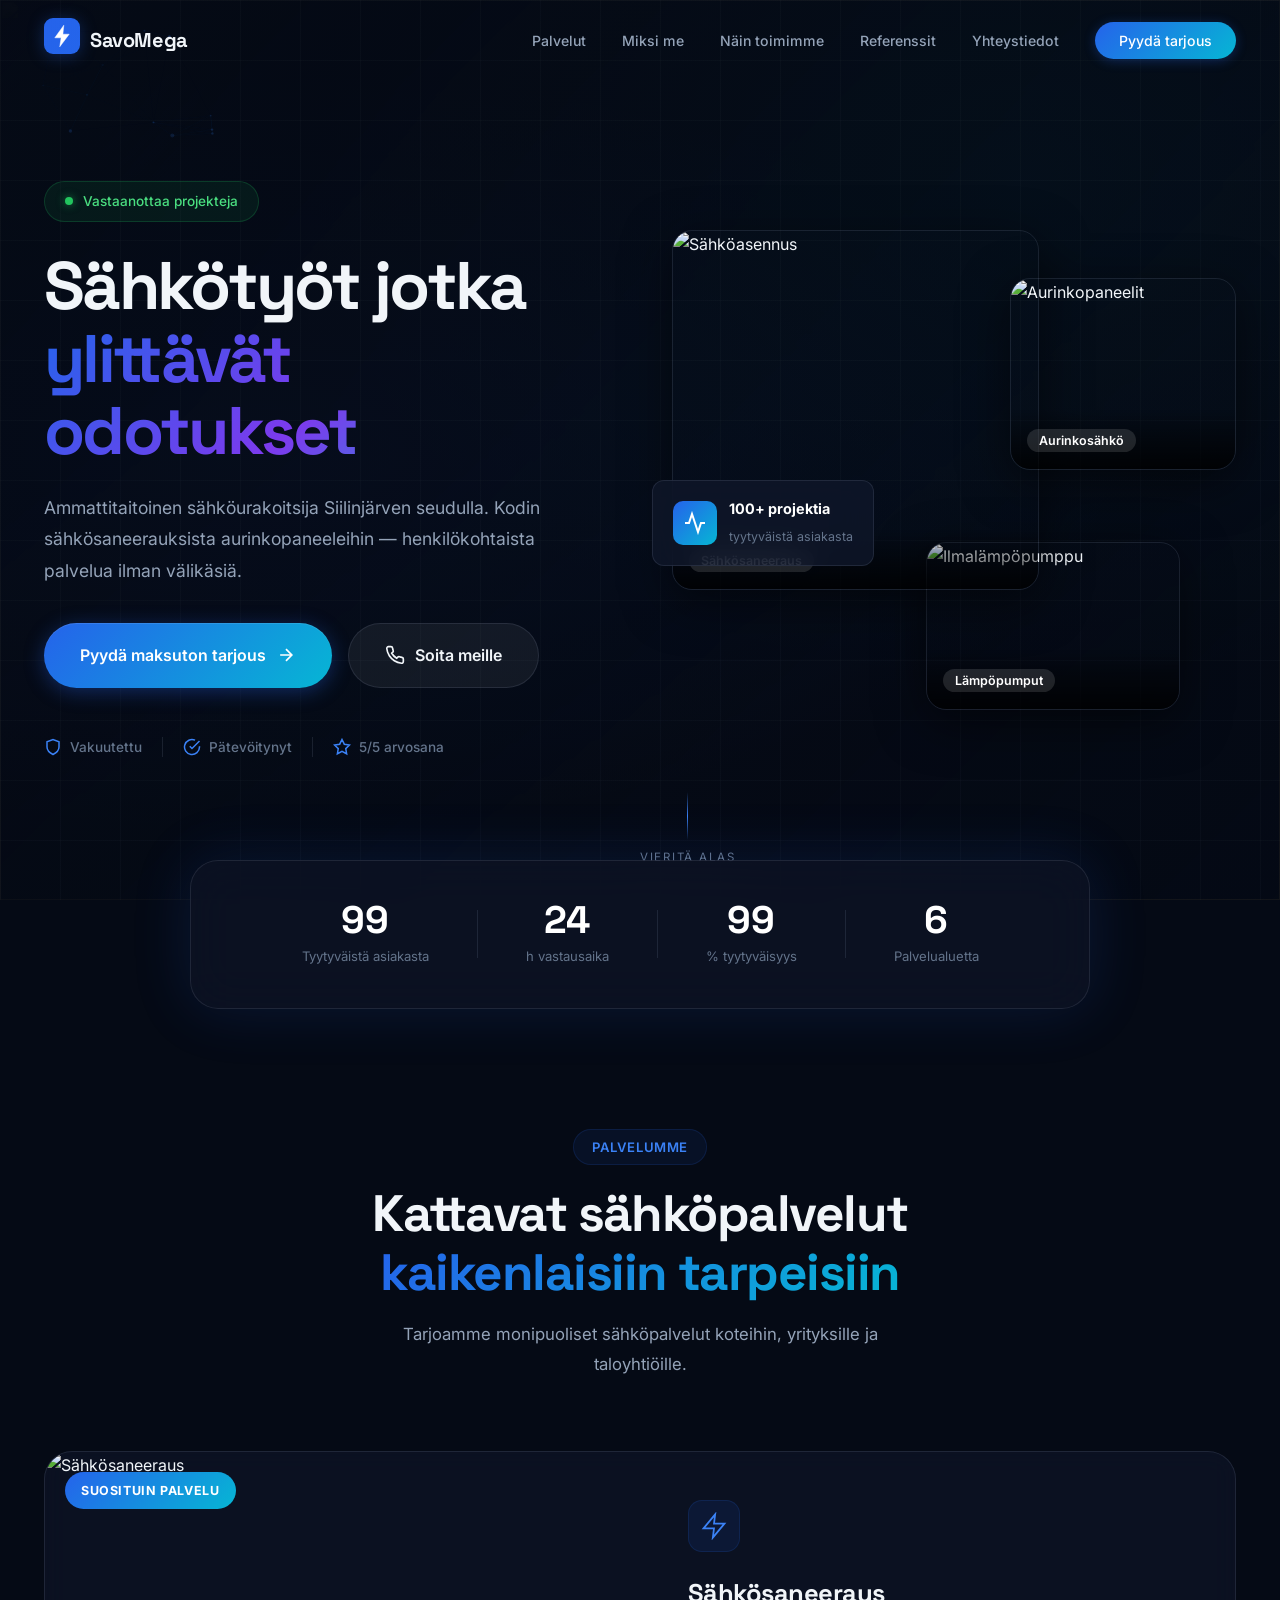
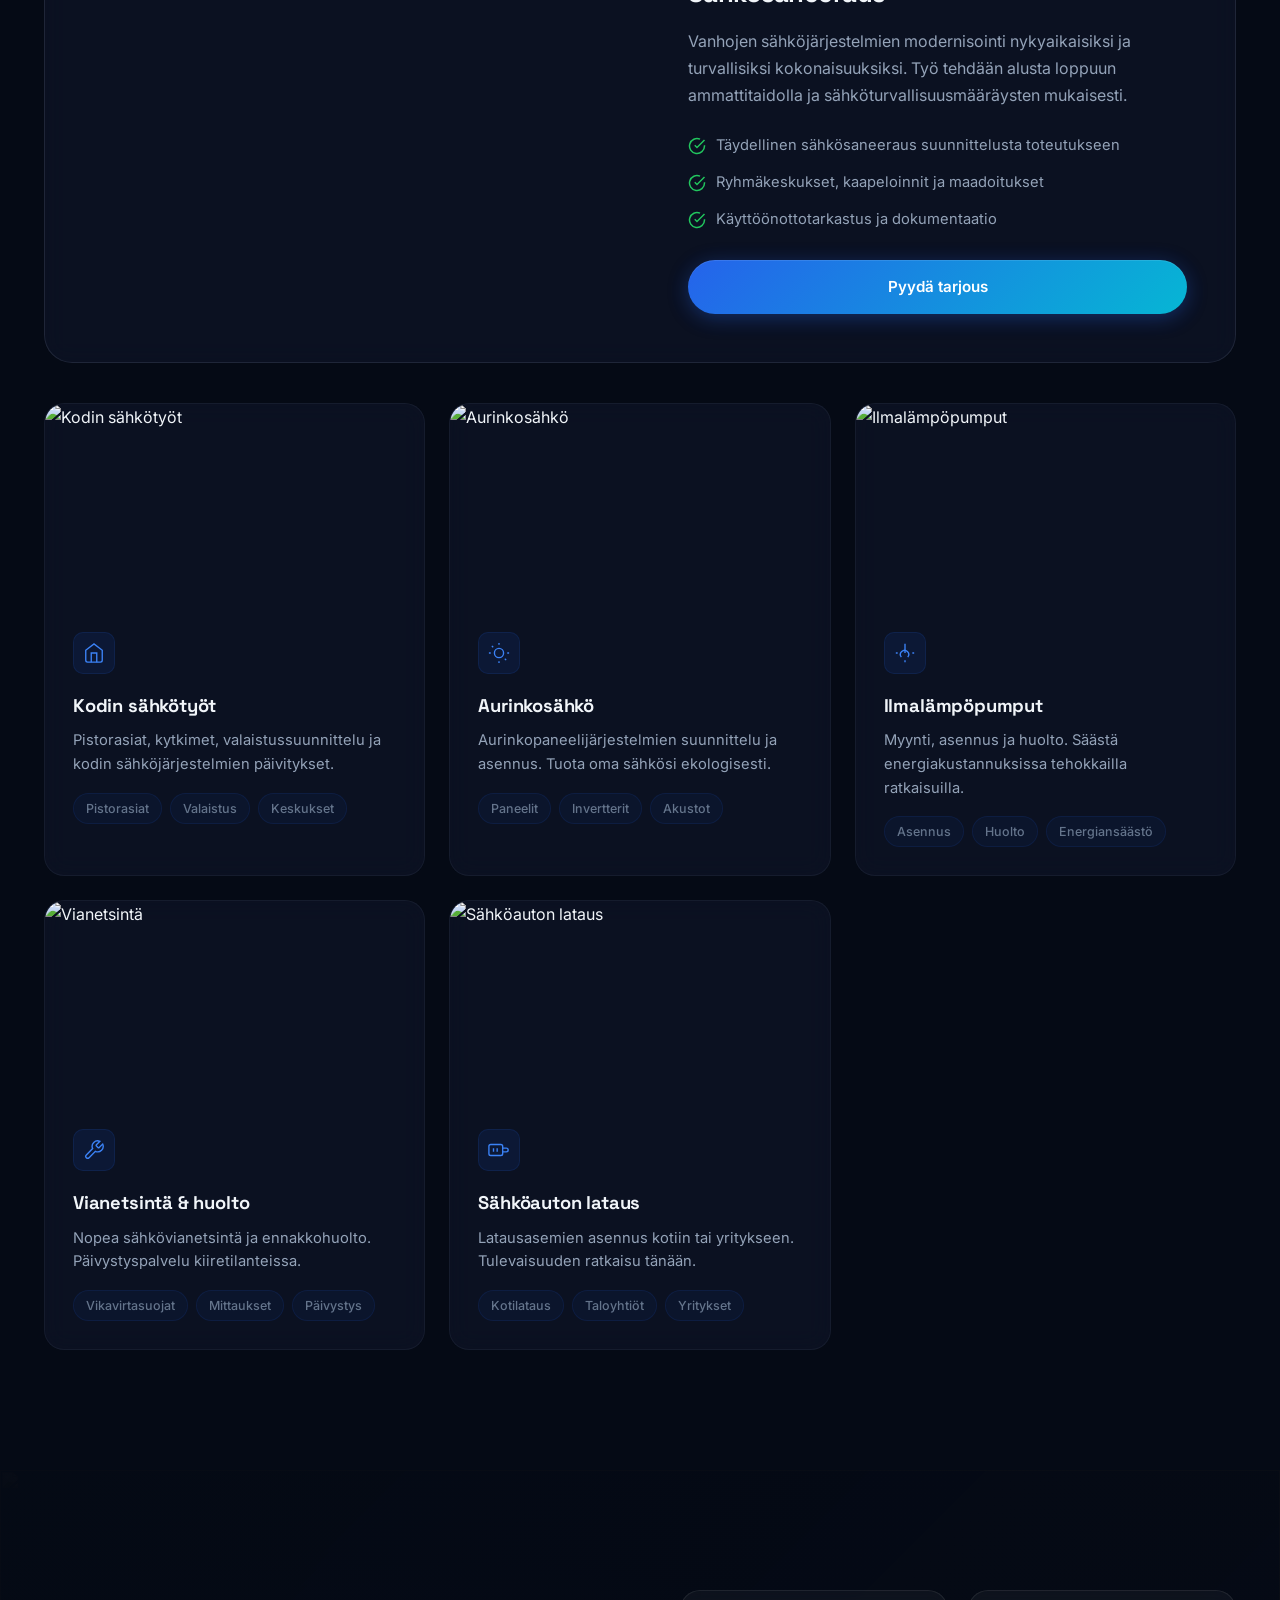
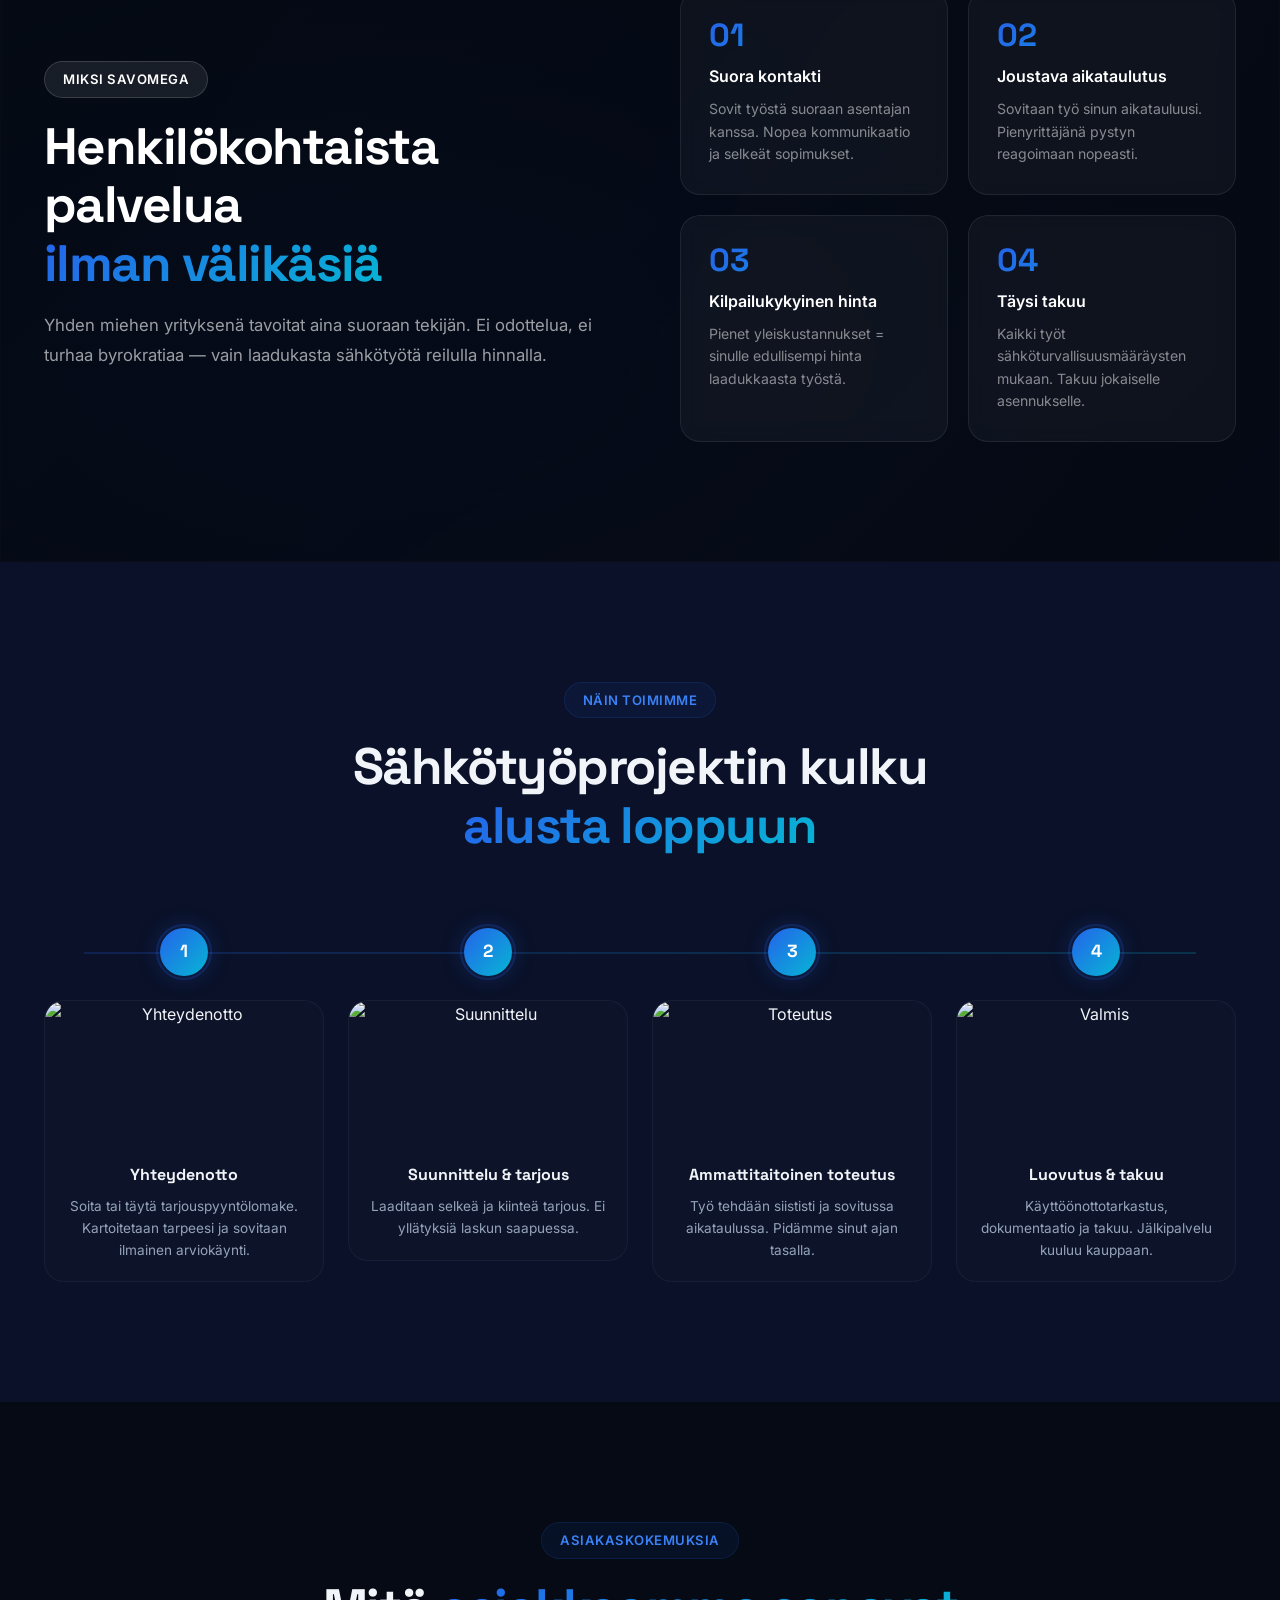
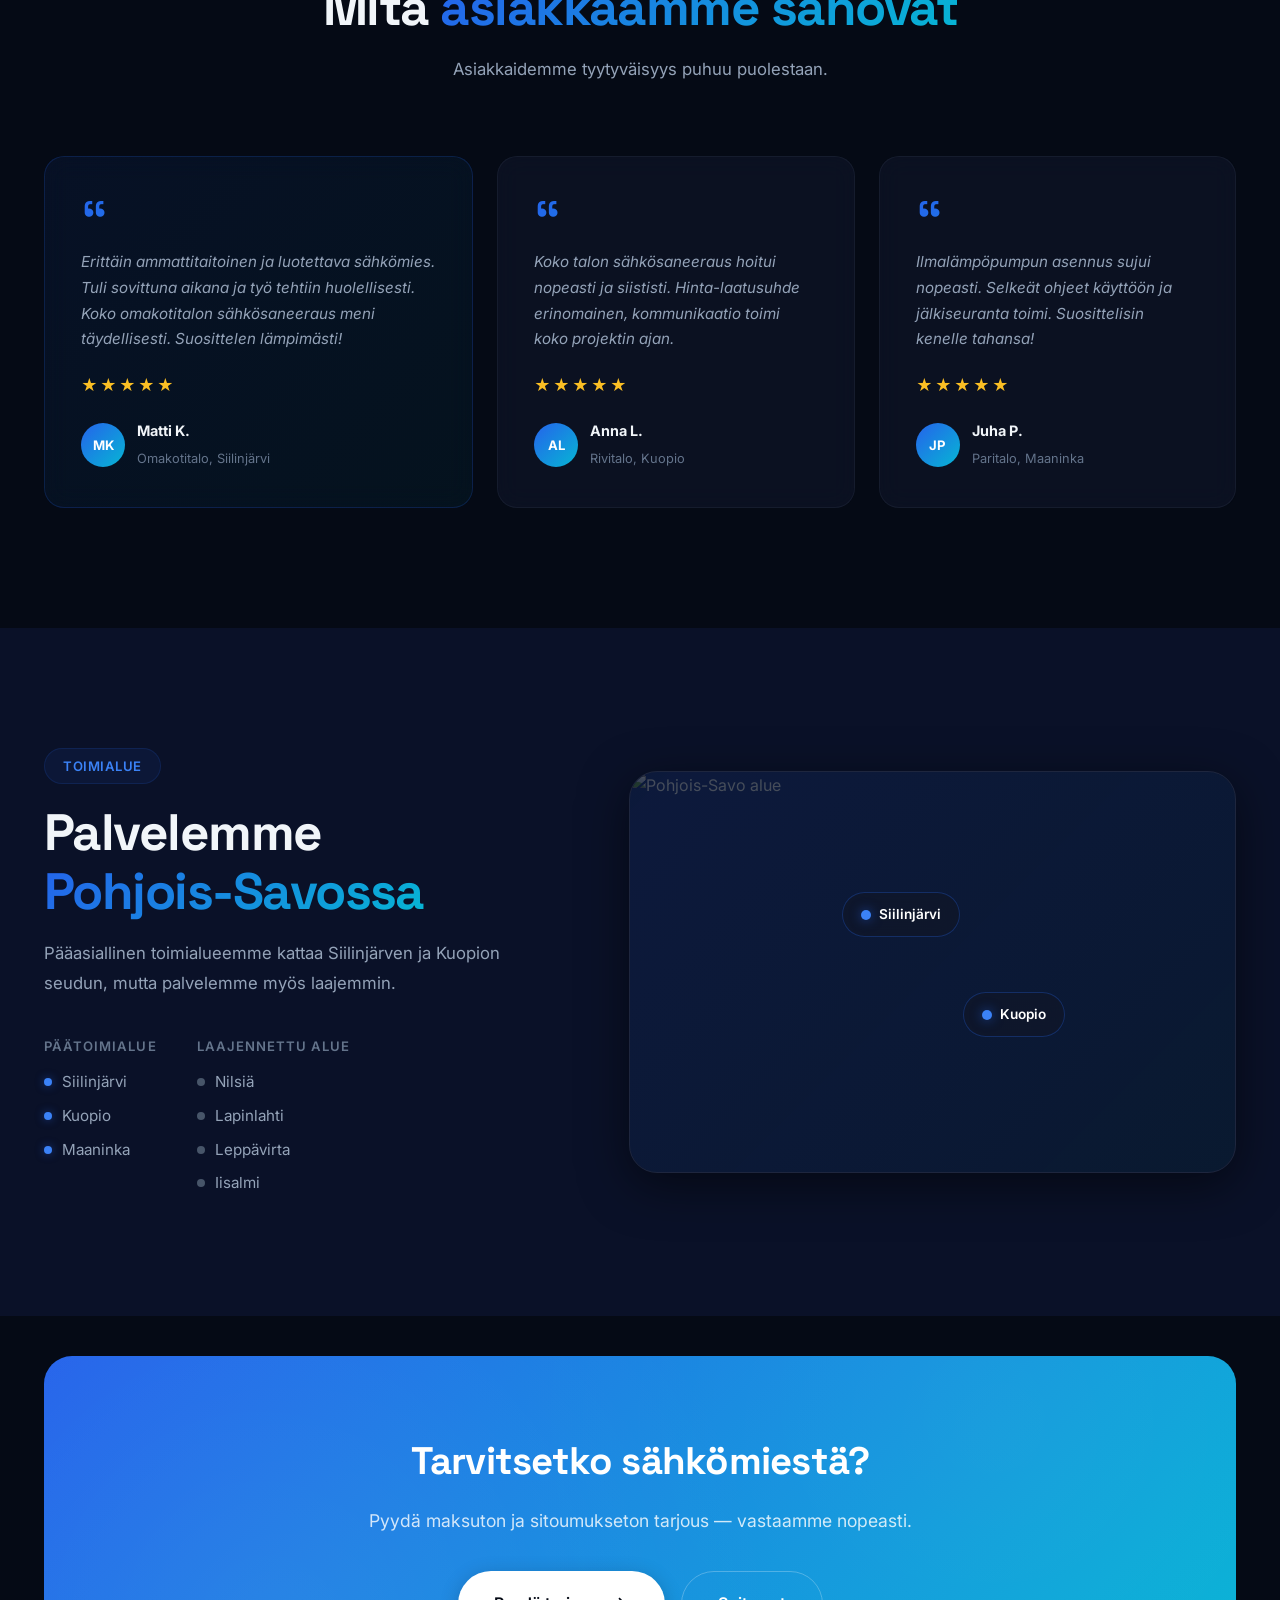
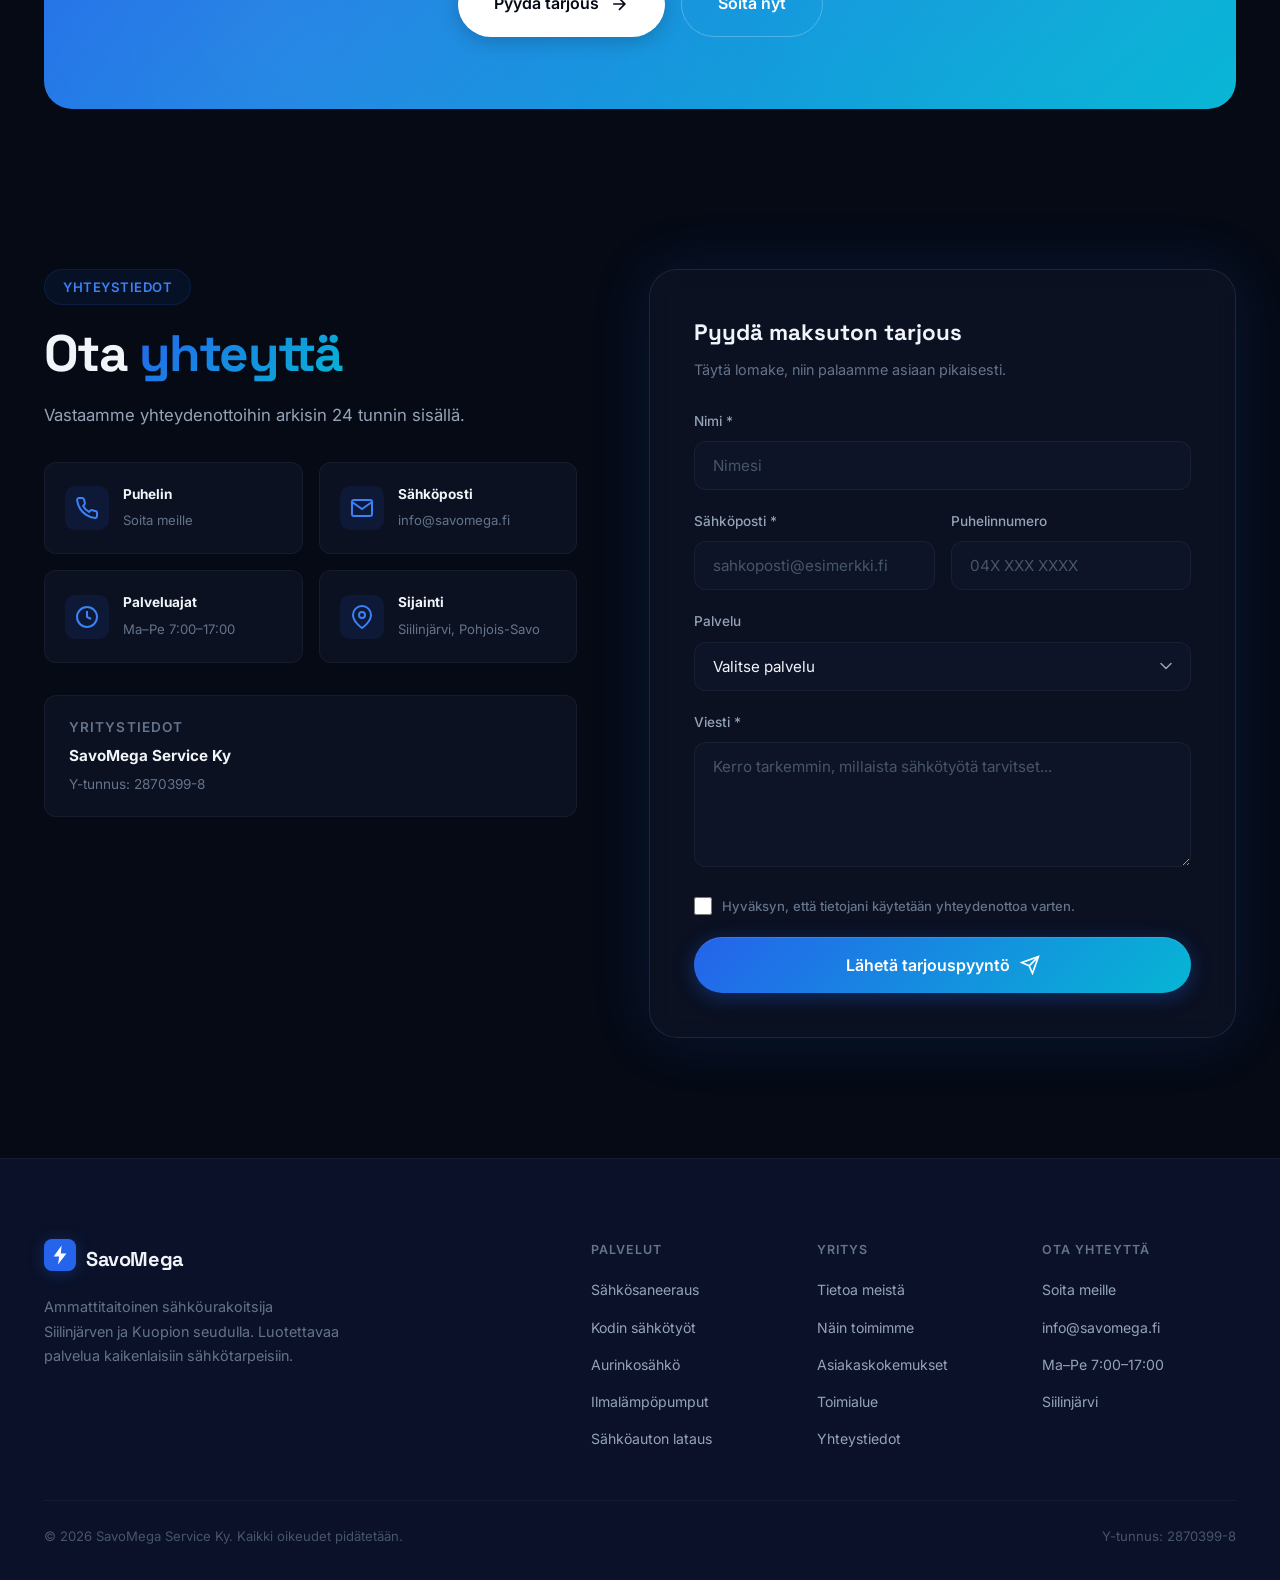
==== commit 198915f9: "Merge pull request #6 from WebWelho/claude/design-electrical-services-site-QgFsL Claude/design elect" ====
--- a/savomega-website/index.html
+++ b/savomega-website/index.html
@@ -3,579 +3,656 @@
 <head>
     <meta charset="UTF-8">
     <meta name="viewport" content="width=device-width, initial-scale=1.0">
-    <title>SavoMega Service Ky | Sähkötyöt Siilinjärvi & Kuopio</title>
-    <meta name="description" content="SavoMega Service Ky - Luotettavat sähkötyöt Siilinjärven ja Kuopion alueella. Ammattitaitoinen sähköurakoitsija. Pyydä maksuton tarjous!">
+    <!-- Deployed under WebWelho GitHub Pages -->
+    <meta name="description" content="SavoMega Service Ky - Luotettavat sähkötyöt Siilinjärven ja Kuopion alueella. Sähköasennukset, saneeraukset, vianetsintä ja ilmalämpöpumput.">
     <meta name="keywords" content="sähkötyöt, sähköasennus, sähkömies, Siilinjärvi, Kuopio, Pohjois-Savo, sähkösaneeraus, ilmalämpöpumppu">
     <meta name="author" content="SavoMega Service Ky">
     <meta property="og:title" content="SavoMega Service Ky - Sähkötyöt Siilinjärvi">
     <meta property="og:description" content="Ammattitaitoinen sähköurakoitsija Siilinjärven ja Kuopion alueella. Pyydä maksuton tarjous!">
     <meta property="og:type" content="website">
+    <title>SavoMega Service Ky | Sähkötyöt Siilinjärvi & Kuopio</title>
     <link rel="preconnect" href="https://fonts.googleapis.com">
     <link rel="preconnect" href="https://fonts.gstatic.com" crossorigin>
-    <link href="https://fonts.googleapis.com/css2?family=Inter:wght@400;500;600;700;800;900&family=Playfair+Display:wght@700;800;900&display=swap" rel="stylesheet">
+    <link href="https://fonts.googleapis.com/css2?family=Space+Grotesk:wght@300;400;500;600;700&family=Inter:wght@300;400;500;600;700;800&display=swap" rel="stylesheet">
     <link rel="stylesheet" href="styles.css">
 </head>
 <body>
-
-<!-- Sticky Top Bar -->
-<div class="top-bar">
-    <div class="container top-bar-content">
-        <span class="top-bar-text">
-            <span class="pulse-dot"></span>
-            Ammattitaitoinen sähköurakoitsija – Siilinjärvi & Kuopio
-        </span>
-        <a href="tel:+358XXXXXXXXX" class="top-bar-phone">
-            <svg width="16" height="16" viewBox="0 0 24 24" fill="none" stroke="currentColor" stroke-width="2.5"><path d="M22 16.92v3a2 2 0 01-2.18 2 19.79 19.79 0 01-8.63-3.07 19.5 19.5 0 01-6-6 19.79 19.79 0 01-3.07-8.67A2 2 0 014.11 2h3a2 2 0 012 1.72c.127.96.361 1.903.7 2.81a2 2 0 01-.45 2.11L8.09 9.91a16 16 0 006 6l1.27-1.27a2 2 0 012.11-.45c.907.339 1.85.573 2.81.7A2 2 0 0122 16.92z"/></svg>
-            Soita meille
-        </a>
-    </div>
-</div>
-
-<!-- Navigation -->
-<nav class="navbar" id="navbar">
-    <div class="container nav-content">
-        <a href="#" class="logo">
-            <span class="logo-icon">&#9889;</span>
-            <div class="logo-text">Savo<span>Mega</span></div>
-        </a>
-        <div class="nav-links" id="navLinks">
-            <a href="#palvelut">Palvelut</a>
-            <a href="#miksi-me">Miksi me</a>
-            <a href="#toimialue">Toimialue</a>
-            <a href="#referenssit">Referenssit</a>
-            <a href="#yhteystiedot">Yhteystiedot</a>
-        </div>
-        <a href="#tarjous" class="nav-cta">Pyydä tarjous</a>
-        <button class="mobile-menu-btn" id="mobileMenuBtn" aria-label="Avaa valikko">
-            <span></span><span></span><span></span>
-        </button>
-    </div>
-</nav>
-
-<!-- HERO – Full viewport with background image -->
-<section class="hero" style="background-image: url('https://images.unsplash.com/photo-1555664424-778a1e5e1b48?w=1920&q=85')">
-    <div class="hero-overlay"></div>
-    <div class="hero-particles" id="particles"></div>
-    <div class="container hero-content">
-        <div class="hero-badge animate-in">
-            <span class="badge-dot"></span>
-            Ammattitaitoinen sähköurakoitsija
-        </div>
-        <h1 class="hero-title animate-in d1">
-            Luotettavat <span class="hero-highlight">sähkötyöt</span><br>
-            Siilinjärven seudulla
-        </h1>
-        <p class="hero-subtitle animate-in d2">
-            SavoMega Service Ky tarjoaa monipuoliset sähköasennuspalvelut<br class="hide-mobile">
-            koteihin ja yrityksille. Henkilökohtaista palvelua, joustavasti ja ammattitaidolla.
-        </p>
-        <div class="hero-ctas animate-in d3">
-            <a href="#tarjous" class="btn-hero-primary">
-                Pyydä maksuton tarjous
-                <svg width="20" height="20" viewBox="0 0 24 24" fill="none" stroke="currentColor" stroke-width="2.5"><path d="M5 12h14M12 5l7 7-7 7"/></svg>
-                <span class="btn-shimmer"></span>
+    <!-- Cursor glow effect -->
+    <div class="cursor-glow" id="cursorGlow"></div>
+
+    <!-- Navigation -->
+    <nav class="navbar" id="navbar">
+        <div class="container nav-container">
+            <a href="#hero" class="logo">
+                <div class="logo-mark">
+                    <svg width="36" height="36" viewBox="0 0 40 40" fill="none">
+                        <rect width="40" height="40" rx="10" fill="url(#logoGrad)"/>
+                        <path d="M22 8L12 22h7l-1.5 10L28 18h-7L22 8z" fill="white" stroke="white" stroke-width="0.5" stroke-linejoin="round"/>
+                        <defs><linearGradient id="logoGrad" x1="0" y1="0" x2="40" y2="40"><stop stop-color="#2563eb"/><stop offset="1" stop-color="#06b6d4"/></linearGradient></defs>
+                    </svg>
+                </div>
+                <span class="logo-text">SavoMega</span>
             </a>
-            <a href="tel:+358XXXXXXXXX" class="btn-hero-outline">
-                <svg width="20" height="20" viewBox="0 0 24 24" fill="none" stroke="currentColor" stroke-width="2.5"><path d="M22 16.92v3a2 2 0 01-2.18 2 19.79 19.79 0 01-8.63-3.07 19.5 19.5 0 01-6-6 19.79 19.79 0 01-3.07-8.67A2 2 0 014.11 2h3a2 2 0 012 1.72c.127.96.361 1.903.7 2.81a2 2 0 01-.45 2.11L8.09 9.91a16 16 0 006 6l1.27-1.27a2 2 0 012.11-.45c.907.339 1.85.573 2.81.7A2 2 0 0122 16.92z"/></svg>
-                Soita meille
-            </a>
-        </div>
-        <div class="hero-trust animate-in d4">
-            <div class="trust-pill">
-                <svg width="18" height="18" viewBox="0 0 24 24" fill="none" stroke="currentColor" stroke-width="2.5"><path d="M22 11.08V12a10 10 0 11-5.93-9.14"/><polyline points="22 4 12 14.01 9 11.01"/></svg>
-                100% Tyytyväisyys
-            </div>
-            <div class="trust-pill">
-                <svg width="18" height="18" viewBox="0 0 24 24" fill="none" stroke="currentColor" stroke-width="2.5"><path d="M22 11.08V12a10 10 0 11-5.93-9.14"/><polyline points="22 4 12 14.01 9 11.01"/></svg>
-                Nopea reagointi
-            </div>
-            <div class="trust-pill">
-                <svg width="18" height="18" viewBox="0 0 24 24" fill="none" stroke="currentColor" stroke-width="2.5"><path d="M22 11.08V12a10 10 0 11-5.93-9.14"/><polyline points="22 4 12 14.01 9 11.01"/></svg>
-                Vakuutettu & pätevä
-            </div>
-        </div>
-    </div>
-    <div class="hero-scroll-indicator">
-        <span>Selaa alas</span>
-        <svg width="20" height="20" viewBox="0 0 24 24" fill="none" stroke="currentColor" stroke-width="2"><path d="M6 9l6 6 6-6"/></svg>
-    </div>
-</section>
-
-<!-- Stats Bar -->
-<section class="stats-bar">
-    <div class="container stats-grid">
-        <div class="stat-item" data-animate>
-            <div class="stat-icon">
-                <svg width="28" height="28" viewBox="0 0 24 24" fill="none" stroke="currentColor" stroke-width="1.5"><circle cx="12" cy="12" r="10"/><polyline points="12 6 12 12 16 14"/></svg>
-            </div>
-            <div class="stat-number">24h</div>
-            <div class="stat-text">Nopea reagointi</div>
-        </div>
-        <div class="stat-item" data-animate>
-            <div class="stat-icon">
-                <svg width="28" height="28" viewBox="0 0 24 24" fill="none" stroke="currentColor" stroke-width="1.5"><path d="M12 2l3.09 6.26L22 9.27l-5 4.87 1.18 6.88L12 17.77l-6.18 3.25L7 14.14 2 9.27l6.91-1.01L12 2z"/></svg>
-            </div>
-            <div class="stat-number">100%</div>
-            <div class="stat-text">Tyytyväisyys</div>
-        </div>
-        <div class="stat-item" data-animate>
-            <div class="stat-icon">
-                <svg width="28" height="28" viewBox="0 0 24 24" fill="none" stroke="currentColor" stroke-width="1.5"><path d="M20 21v-2a4 4 0 00-4-4H8a4 4 0 00-4 4v2"/><circle cx="12" cy="7" r="4"/></svg>
-            </div>
-            <div class="stat-number">100+</div>
-            <div class="stat-text">Tyytyväistä asiakasta</div>
-        </div>
-        <div class="stat-item" data-animate>
-            <div class="stat-icon">
-                <svg width="28" height="28" viewBox="0 0 24 24" fill="none" stroke="currentColor" stroke-width="1.5"><path d="M21 10c0 7-9 13-9 13s-9-6-9-13a9 9 0 0118 0z"/><circle cx="12" cy="10" r="3"/></svg>
-            </div>
-            <div class="stat-number">Pohjois-Savo</div>
-            <div class="stat-text">Palvelualue</div>
-        </div>
-    </div>
-</section>
-
-<!-- Problem Section -->
-<section class="problem-section">
-    <div class="problem-bg"></div>
-    <div class="container">
-        <div class="section-header light" data-animate>
-            <span class="section-tag light-tag">Tunnistatkö nämä?</span>
-            <h2>Yleisimmät sähköongelmat</h2>
-        </div>
-        <div class="problem-grid">
-            <div class="problem-card glass" data-animate>
-                <div class="problem-emoji">😤</div>
-                <h3>Sähkömies ei vastaa?</h3>
-                <p>Me vastaamme aina – joustavasti ja nopeasti myös kiireellisissä tilanteissa.</p>
-                <div class="problem-solution">Ratkaisu: Soita, vastaamme heti</div>
-            </div>
-            <div class="problem-card glass" data-animate>
-                <div class="problem-emoji">😰</div>
-                <h3>Pelkäätkö yllätyslaskua?</h3>
-                <p>Selkeä ja kilpailukykyinen hinnoittelu. Kerromme aina etukäteen mitä työ maksaa.</p>
-                <div class="problem-solution">Ratkaisu: Läpinäkyvä hinta</div>
-            </div>
-            <div class="problem-card glass" data-animate>
-                <div class="problem-emoji">⏳</div>
-                <h3>Viikkojen odotus?</h3>
-                <p>Joustava aikataulutus – sovitaan työ sinun aikatauluusi sopivaksi.</p>
-                <div class="problem-solution">Ratkaisu: Nopea aikataulutus</div>
-            </div>
-        </div>
-    </div>
-</section>
-
-<!-- Services with Photo Backgrounds -->
-<section class="services-section" id="palvelut">
-    <div class="container">
-        <div class="section-header" data-animate>
-            <span class="section-tag">Palvelumme</span>
-            <h2>Kattavat sähköpalvelut <span class="text-gradient">yhdestä paikasta</span></h2>
-            <p class="section-desc">Kodin sähkötöistä suuriin saneerauksiin – ammattitaidolla ja takuulla.</p>
-        </div>
-        <div class="services-showcase">
-            <div class="service-big" data-animate>
-                <div class="service-big-bg" style="background-image: url('https://images.unsplash.com/photo-1621905251189-08b45d6a269e?w=800&q=80')"></div>
-                <div class="service-big-overlay"></div>
-                <div class="service-big-content">
-                    <span class="service-tag-label">Suosituin palvelu</span>
+            <button class="nav-toggle" id="navToggle" aria-label="Avaa valikko">
+                <span></span><span></span><span></span>
+            </button>
+            <ul class="nav-links" id="navLinks">
+                <li><a href="#palvelut">Palvelut</a></li>
+                <li><a href="#miksi-me">Miksi me</a></li>
+                <li><a href="#prosessi">Näin toimimme</a></li>
+                <li><a href="#referenssit">Referenssit</a></li>
+                <li><a href="#yhteystiedot">Yhteystiedot</a></li>
+                <li><a href="#tarjous" class="nav-cta">Pyydä tarjous</a></li>
+            </ul>
+        </div>
+    </nav>
+
+    <!-- ===== HERO ===== -->
+    <section class="hero" id="hero">
+        <div class="hero-bg">
+            <div class="hero-image-layer">
+                <img src="https://images.pexels.com/photos/257736/pexels-photo-257736.jpeg?auto=compress&cs=tinysrgb&w=1920" alt="" class="hero-bg-img" loading="eager">
+            </div>
+            <div class="hero-overlay"></div>
+            <div class="hero-grid-lines"></div>
+            <canvas id="electricCanvas" class="hero-canvas"></canvas>
+        </div>
+
+        <div class="container hero-content">
+            <div class="hero-left">
+                <div class="hero-badge">
+                    <span class="badge-pulse"></span>
+                    Vastaanottaa projekteja
+                </div>
+                <h1 class="hero-title">
+                    Sähkötyöt jotka<br>
+                    <span class="hero-title-accent">ylittävät odotukset</span>
+                </h1>
+                <p class="hero-subtitle">
+                    Ammattitaitoinen sähköurakoitsija Siilinjärven seudulla. Kodin sähkösaneerauksista aurinkopaneeleihin
+                    &mdash; henkilökohtaista palvelua ilman välikäsiä.
+                </p>
+                <div class="hero-actions">
+                    <a href="#tarjous" class="btn btn-primary btn-lg">
+                        <span>Pyydä maksuton tarjous</span>
+                        <svg width="20" height="20" viewBox="0 0 24 24" fill="none" stroke="currentColor" stroke-width="2"><path d="M5 12h14M12 5l7 7-7 7"/></svg>
+                    </a>
+                    <a href="tel:+358XXXXXXXXX" class="btn btn-glass btn-lg">
+                        <svg width="20" height="20" viewBox="0 0 24 24" fill="none" stroke="currentColor" stroke-width="2"><path d="M22 16.92v3a2 2 0 0 1-2.18 2 19.79 19.79 0 0 1-8.63-3.07 19.5 19.5 0 0 1-6-6 19.79 19.79 0 0 1-3.07-8.67A2 2 0 0 1 4.11 2h3a2 2 0 0 1 2 1.72c.127.96.361 1.903.7 2.81a2 2 0 0 1-.45 2.11L8.09 9.91a16 16 0 0 0 6 6l1.27-1.27a2 2 0 0 1 2.11-.45c.907.339 1.85.573 2.81.7A2 2 0 0 1 22 16.92z"/></svg>
+                        <span>Soita meille</span>
+                    </a>
+                </div>
+                <!-- Trust bar -->
+                <div class="hero-trust">
+                    <div class="trust-item">
+                        <svg width="18" height="18" viewBox="0 0 24 24" fill="none" stroke="currentColor" stroke-width="2"><path d="M12 22s8-4 8-10V5l-8-3-8 3v7c0 6 8 10 8 10z"/></svg>
+                        <span>Vakuutettu</span>
+                    </div>
+                    <div class="trust-divider"></div>
+                    <div class="trust-item">
+                        <svg width="18" height="18" viewBox="0 0 24 24" fill="none" stroke="currentColor" stroke-width="2"><path d="M22 11.08V12a10 10 0 1 1-5.93-9.14"/><polyline points="22 4 12 14.01 9 11.01"/></svg>
+                        <span>Pätevöitynyt</span>
+                    </div>
+                    <div class="trust-divider"></div>
+                    <div class="trust-item">
+                        <svg width="18" height="18" viewBox="0 0 24 24" fill="none" stroke="currentColor" stroke-width="2"><path d="M12 2l3.09 6.26L22 9.27l-5 4.87 1.18 6.88L12 17.77l-6.18 3.25L7 14.14 2 9.27l6.91-1.01L12 2z"/></svg>
+                        <span>5/5 arvosana</span>
+                    </div>
+                </div>
+            </div>
+
+            <div class="hero-right">
+                <div class="hero-showcase">
+                    <div class="showcase-card showcase-main">
+                        <img src="https://images.pexels.com/photos/257736/pexels-photo-257736.jpeg?auto=compress&cs=tinysrgb&w=600" alt="Sähköasennus" loading="eager">
+                        <div class="showcase-overlay">
+                            <span class="showcase-tag">Sähkösaneeraus</span>
+                        </div>
+                    </div>
+                    <div class="showcase-card showcase-float-1">
+                        <img src="https://images.pexels.com/photos/356036/pexels-photo-356036.jpeg?auto=compress&cs=tinysrgb&w=400&q=80" alt="Aurinkopaneelit" loading="eager">
+                        <div class="showcase-overlay">
+                            <span class="showcase-tag">Aurinkosähkö</span>
+                        </div>
+                    </div>
+                    <div class="showcase-card showcase-float-2">
+                        <img src="https://images.pexels.com/photos/17842832/pexels-photo-17842832.jpeg?auto=compress&cs=tinysrgb&w=400" alt="Ilmalämpöpumppu" loading="eager">
+                        <div class="showcase-overlay">
+                            <span class="showcase-tag">Lämpöpumput</span>
+                        </div>
+                    </div>
+                    <!-- Floating stats card -->
+                    <div class="showcase-stat-card">
+                        <div class="stat-card-icon">
+                            <svg width="24" height="24" viewBox="0 0 24 24" fill="none" stroke="currentColor" stroke-width="2"><polyline points="22 12 18 12 15 21 9 3 6 12 2 12"/></svg>
+                        </div>
+                        <div>
+                            <strong>100+ projektia</strong>
+                            <span>tyytyväistä asiakasta</span>
+                        </div>
+                    </div>
+                </div>
+            </div>
+        </div>
+
+        <div class="hero-scroll-indicator">
+            <div class="scroll-line"></div>
+            <span>Vieritä alas</span>
+        </div>
+    </section>
+
+    <!-- ===== LOGO / TRUST BAR ===== -->
+    <section class="trust-bar-section">
+        <div class="container">
+            <div class="trust-bar-inner">
+                <div class="trust-bar-item">
+                    <div class="trust-bar-number" data-target="100">0</div>
+                    <div class="trust-bar-label">Tyytyväistä asiakasta</div>
+                </div>
+                <div class="trust-bar-divider"></div>
+                <div class="trust-bar-item">
+                    <div class="trust-bar-number" data-target="24">0</div>
+                    <div class="trust-bar-label">h vastausaika</div>
+                </div>
+                <div class="trust-bar-divider"></div>
+                <div class="trust-bar-item">
+                    <div class="trust-bar-number" data-target="100">0</div>
+                    <div class="trust-bar-label">% tyytyväisyys</div>
+                </div>
+                <div class="trust-bar-divider"></div>
+                <div class="trust-bar-item">
+                    <div class="trust-bar-number" data-target="6">0</div>
+                    <div class="trust-bar-label">Palvelualuetta</div>
+                </div>
+            </div>
+        </div>
+    </section>
+
+    <!-- ===== SERVICES ===== -->
+    <section class="section services" id="palvelut">
+        <div class="container">
+            <div class="section-header">
+                <span class="section-tag">Palvelumme</span>
+                <h2 class="section-title">Kattavat sähköpalvelut<br><span class="text-gradient">kaikenlaisiin tarpeisiin</span></h2>
+                <p class="section-desc">Tarjoamme monipuoliset sähköpalvelut koteihin, yrityksille ja taloyhtiöille.</p>
+            </div>
+
+            <!-- Featured service - large card -->
+            <div class="service-featured">
+                <div class="service-featured-image">
+                    <img src="https://images.pexels.com/photos/257736/pexels-photo-257736.jpeg?auto=compress&cs=tinysrgb&w=800" alt="Sähkösaneeraus">
+                    <div class="featured-badge">Suosituin palvelu</div>
+                </div>
+                <div class="service-featured-content">
+                    <div class="service-featured-icon">
+                        <svg width="28" height="28" viewBox="0 0 24 24" fill="none" stroke="currentColor" stroke-width="1.5"><path d="M13 2L3 14h9l-1 8 10-12h-9l1-8z"/></svg>
+                    </div>
                     <h3>Sähkösaneeraus</h3>
-                    <p>Vanhojen sähköjärjestelmien modernisointi nykyaikaisiksi ja turvallisiksi. Noudatamme kaikissa töissä voimassa olevia sähköturvallisuusmääräyksiä.</p>
-                    <ul>
-                        <li>Täydellinen sähkösaneeraus</li>
-                        <li>Ryhmäkeskusten uusiminen</li>
-                        <li>Maadoitusjärjestelmät</li>
-                        <li>Sähkömittaukset</li>
+                    <p>Vanhojen sähköjärjestelmien modernisointi nykyaikaisiksi ja turvallisiksi kokonaisuuksiksi. Työ tehdään alusta loppuun ammattitaidolla ja sähköturvallisuusmääräysten mukaisesti.</p>
+                    <ul class="service-check-list">
+                        <li><svg width="18" height="18" viewBox="0 0 24 24" fill="none" stroke="currentColor" stroke-width="2"><path d="M22 11.08V12a10 10 0 1 1-5.93-9.14"/><polyline points="22 4 12 14.01 9 11.01"/></svg> Täydellinen sähkösaneeraus suunnittelusta toteutukseen</li>
+                        <li><svg width="18" height="18" viewBox="0 0 24 24" fill="none" stroke="currentColor" stroke-width="2"><path d="M22 11.08V12a10 10 0 1 1-5.93-9.14"/><polyline points="22 4 12 14.01 9 11.01"/></svg> Ryhmäkeskukset, kaapeloinnit ja maadoitukset</li>
+                        <li><svg width="18" height="18" viewBox="0 0 24 24" fill="none" stroke="currentColor" stroke-width="2"><path d="M22 11.08V12a10 10 0 1 1-5.93-9.14"/><polyline points="22 4 12 14.01 9 11.01"/></svg> Käyttöönottotarkastus ja dokumentaatio</li>
                     </ul>
-                    <a href="#tarjous" class="btn-service">Kysy tarjous &#8594;</a>
-                </div>
-            </div>
-            <div class="services-side">
-                <div class="service-card-img" data-animate>
-                    <div class="service-card-bg" style="background-image: url('https://images.unsplash.com/photo-1558618666-fcd25c85f82e?w=600&q=80')"></div>
-                    <div class="service-card-overlay"></div>
-                    <div class="service-card-text">
+                    <a href="#tarjous" class="btn btn-primary">Pyydä tarjous</a>
+                </div>
+            </div>
+
+            <!-- Service grid -->
+            <div class="services-grid">
+                <div class="service-card">
+                    <div class="service-card-img">
+                        <img src="https://images.pexels.com/photos/28950842/pexels-photo-28950842.jpeg?auto=compress&cs=tinysrgb&w=500" alt="Kodin sähkötyöt">
+                    </div>
+                    <div class="service-card-body">
+                        <div class="service-icon-sm">
+                            <svg width="22" height="22" viewBox="0 0 24 24" fill="none" stroke="currentColor" stroke-width="1.5"><path d="M3 9l9-7 9 7v11a2 2 0 0 1-2 2H5a2 2 0 0 1-2-2z"/><polyline points="9 22 9 12 15 12 15 22"/></svg>
+                        </div>
                         <h3>Kodin sähkötyöt</h3>
-                        <p>Pistorasiat, kytkimet, valaistus, sähkökeskukset</p>
-                        <span class="service-arrow">&#8594;</span>
-                    </div>
-                </div>
-                <div class="service-card-img" data-animate>
-                    <div class="service-card-bg" style="background-image: url('https://images.unsplash.com/photo-1585704032915-c3400ca199e7?w=600&q=80')"></div>
-                    <div class="service-card-overlay"></div>
-                    <div class="service-card-text">
+                        <p>Pistorasiat, kytkimet, valaistussuunnittelu ja kodin sähköjärjestelmien päivitykset.</p>
+                        <div class="service-tags">
+                            <span>Pistorasiat</span><span>Valaistus</span><span>Keskukset</span>
+                        </div>
+                    </div>
+                </div>
+
+                <div class="service-card">
+                    <div class="service-card-img">
+                        <img src="https://images.pexels.com/photos/356036/pexels-photo-356036.jpeg?auto=compress&cs=tinysrgb&w=500&q=80" alt="Aurinkosähkö">
+                    </div>
+                    <div class="service-card-body">
+                        <div class="service-icon-sm">
+                            <svg width="22" height="22" viewBox="0 0 24 24" fill="none" stroke="currentColor" stroke-width="1.5"><circle cx="12" cy="12" r="5"/><line x1="12" y1="1" x2="12" y2="3"/><line x1="12" y1="21" x2="12" y2="23"/><line x1="4.22" y1="4.22" x2="5.64" y2="5.64"/><line x1="18.36" y1="18.36" x2="19.78" y2="19.78"/><line x1="1" y1="12" x2="3" y2="12"/><line x1="21" y1="12" x2="23" y2="12"/></svg>
+                        </div>
+                        <h3>Aurinkosähkö</h3>
+                        <p>Aurinkopaneelijärjestelmien suunnittelu ja asennus. Tuota oma sähkösi ekologisesti.</p>
+                        <div class="service-tags">
+                            <span>Paneelit</span><span>Invertterit</span><span>Akustot</span>
+                        </div>
+                    </div>
+                </div>
+
+                <div class="service-card">
+                    <div class="service-card-img">
+                        <img src="https://images.pexels.com/photos/5463576/pexels-photo-5463576.jpeg?auto=compress&cs=tinysrgb&w=500" alt="Ilmalämpöpumput">
+                    </div>
+                    <div class="service-card-body">
+                        <div class="service-icon-sm">
+                            <svg width="22" height="22" viewBox="0 0 24 24" fill="none" stroke="currentColor" stroke-width="1.5"><path d="M8 16.5a4.5 4.5 0 1 1 7 0"/><line x1="12" y1="12" x2="12" y2="2"/><path d="M12 22v-2"/><path d="M4 12H2"/><path d="M22 12h-2"/></svg>
+                        </div>
                         <h3>Ilmalämpöpumput</h3>
-                        <p>Myynti, asennus ja huolto – säästä energiakustannuksissa</p>
-                        <span class="service-arrow">&#8594;</span>
-                    </div>
-                </div>
-                <div class="service-card-img" data-animate>
-                    <div class="service-card-bg" style="background-image: url('https://images.unsplash.com/photo-1509391111896-e93accd79497?w=600&q=80')"></div>
-                    <div class="service-card-overlay"></div>
-                    <div class="service-card-text">
-                        <h3>Aurinkosähkö & lataus</h3>
-                        <p>Aurinkopaneelit, sähköautojen latausasemat</p>
-                        <span class="service-arrow">&#8594;</span>
-                    </div>
-                </div>
-            </div>
-        </div>
-    </div>
-</section>
-
-<!-- Work Gallery -->
-<section class="gallery-section">
-    <div class="container">
-        <div class="section-header" data-animate>
-            <span class="section-tag">Työnäytteitä</span>
-            <h2>Ammattitaitoa <span class="text-gradient">käytännössä</span></h2>
-            <p class="section-desc">Laadukasta työtä sähköasennuksissa, lämpöpumppuasennuksissa ja saneerauksissa.</p>
-        </div>
-        <div class="gallery-grid" data-animate>
-            <div class="gallery-item gallery-wide">
-                <img src="https://images.unsplash.com/photo-1621905251189-08b45d6a269e?w=800&q=80" alt="Sähkökeskus" loading="lazy">
-                <div class="gallery-label">Sähkökeskuksen asennus</div>
-            </div>
-            <div class="gallery-item">
-                <img src="https://images.unsplash.com/photo-1585704032915-c3400ca199e7?w=600&q=80" alt="Ilmalämpöpumppu" loading="lazy">
-                <div class="gallery-label">Ilmalämpöpumppu</div>
-            </div>
-            <div class="gallery-item">
-                <img src="https://images.unsplash.com/photo-1509391111896-e93accd79497?w=600&q=80" alt="Aurinkopaneelit" loading="lazy">
-                <div class="gallery-label">Aurinkosähkö</div>
-            </div>
-            <div class="gallery-item">
-                <img src="https://images.unsplash.com/photo-1558618666-fcd25c85f82e?w=600&q=80" alt="Sähkötyökalut" loading="lazy">
-                <div class="gallery-label">Ammattilaisvälineet</div>
-            </div>
-            <div class="gallery-item gallery-wide">
-                <img src="https://images.unsplash.com/photo-1555664424-778a1e5e1b48?w=800&q=80" alt="Sähköasennus" loading="lazy">
-                <div class="gallery-label">Sähköasennustyö</div>
-            </div>
-        </div>
-    </div>
-</section>
-
-<!-- Why Us -->
-<section class="why-section" id="miksi-me">
-    <div class="container">
-        <div class="section-header" data-animate>
-            <span class="section-tag">Miksi SavoMega</span>
-            <h2>Henkilökohtaista palvelua <span class="text-gradient">ilman välikäsiä</span></h2>
-        </div>
-        <div class="why-layout">
-            <div class="why-cards">
-                <div class="why-card" data-animate>
-                    <div class="why-icon">&#9889;</div>
-                    <div><h3>Suora kontakti tekijään</h3><p>Ei välikäsiä – sovit työstä suoraan asentajan kanssa. Kommunikointi on helppoa ja nopeaa.</p></div>
-                </div>
-                <div class="why-card" data-animate>
-                    <div class="why-icon">&#128176;</div>
-                    <div><h3>Kilpailukykyinen hinta</h3><p>Pienet yleiskustannukset tarkoittavat sinulle edullisempaa hintaa laadukkaasta työstä.</p></div>
-                </div>
-                <div class="why-card" data-animate>
-                    <div class="why-icon">&#127942;</div>
-                    <div><h3>Joustava aikataulutus</h3><p>Pienyrittäjänä pystyn joustamaan aikatauluissa – sovitaan työ sinun aikatauluusi.</p></div>
-                </div>
-                <div class="why-card" data-animate>
-                    <div class="why-icon">&#129309;</div>
-                    <div><h3>Takuu kaikille töille</h3><p>Kaikki työt tehdään sähköturvallisuusmääräysten mukaisesti ja takuulla.</p></div>
-                </div>
-            </div>
-            <div class="why-profile" data-animate>
-                <div class="profile-card">
-                    <div class="profile-glow"></div>
-                    <div class="profile-avatar">SM</div>
-                    <div class="profile-status"><span class="pulse-dot-green"></span>Vapaita aikoja</div>
-                    <h3>SavoMega Service Ky</h3>
-                    <p class="profile-role">Sähköurakoitsija – Siilinjärvi</p>
-                    <div class="profile-stats">
-                        <div><strong>100%</strong><span>Tyytyväisyys</span></div>
-                        <div><strong>24h</strong><span>Reagointi</span></div>
-                    </div>
-                    <blockquote>"Henkilökohtaista palvelua, joustavasti ja ammattitaidolla"</blockquote>
-                    <a href="#tarjous" class="btn-profile">Pyydä tarjous</a>
-                </div>
-            </div>
-        </div>
-    </div>
-</section>
-
-<!-- Service Area -->
-<section class="area-section" id="toimialue">
-    <div class="area-bg"></div>
-    <div class="container">
-        <div class="section-header light" data-animate>
-            <span class="section-tag light-tag">Toimialue</span>
-            <h2>Palvelemme koko <span class="text-gradient-cyan">Pohjois-Savon</span> alueella</h2>
-        </div>
-        <div class="area-grid">
-            <div class="area-card glass" data-animate>
-                <div class="area-card-header">
-                    <svg width="28" height="28" viewBox="0 0 24 24" fill="none" stroke="currentColor" stroke-width="2"><path d="M21 10c0 7-9 13-9 13s-9-6-9-13a9 9 0 0118 0z"/><circle cx="12" cy="10" r="3"/></svg>
-                    <h3>Päätoimialue</h3>
-                </div>
-                <div class="area-tags">
-                    <span class="area-tag primary">Siilinjärvi</span>
-                    <span class="area-tag primary">Kuopio</span>
-                    <span class="area-tag primary">Maaninka</span>
-                </div>
-            </div>
-            <div class="area-card glass" data-animate>
-                <div class="area-card-header">
-                    <svg width="28" height="28" viewBox="0 0 24 24" fill="none" stroke="currentColor" stroke-width="2"><circle cx="12" cy="12" r="10"/><line x1="2" y1="12" x2="22" y2="12"/><path d="M12 2a15.3 15.3 0 014 10 15.3 15.3 0 01-4 10 15.3 15.3 0 01-4-10 15.3 15.3 0 014-10z"/></svg>
-                    <h3>Laajennettu alue</h3>
-                </div>
-                <div class="area-tags">
-                    <span class="area-tag">Nilsiä</span>
-                    <span class="area-tag">Lapinlahti</span>
-                    <span class="area-tag">Leppävirta</span>
-                    <span class="area-tag">Suonenjoki</span>
-                    <span class="area-tag">Iisalmi</span>
-                </div>
-            </div>
-        </div>
-    </div>
-</section>
-
-<!-- Google Reviews -->
-<section class="google-reviews-section" id="referenssit">
-    <div class="container">
-        <div class="section-header" data-animate>
-            <span class="section-tag">Asiakaskokemuksia</span>
-            <h2>Mitä <span class="text-gradient">asiakkaamme sanovat</span></h2>
-            <div class="google-rating-summary">
-                <svg class="google-logo" width="24" height="24" viewBox="0 0 24 24"><path d="M22.56 12.25c0-.78-.07-1.53-.2-2.25H12v4.26h5.92a5.06 5.06 0 01-2.2 3.32v2.77h3.57c2.08-1.92 3.28-4.74 3.28-8.1z" fill="#4285F4"/><path d="M12 23c2.97 0 5.46-.98 7.28-2.66l-3.57-2.77c-.98.66-2.23 1.06-3.71 1.06-2.86 0-5.29-1.93-6.16-4.53H2.18v2.84C3.99 20.53 7.7 23 12 23z" fill="#34A853"/><path d="M5.84 14.09c-.22-.66-.35-1.36-.35-2.09s.13-1.43.35-2.09V7.07H2.18C1.43 8.55 1 10.22 1 12s.43 3.45 1.18 4.93l2.85-2.22.81-.62z" fill="#FBBC05"/><path d="M12 5.38c1.62 0 3.06.56 4.21 1.64l3.15-3.15C17.45 2.09 14.97 1 12 1 7.7 1 3.99 3.47 2.18 7.07l3.66 2.84c.87-2.6 3.3-4.53 6.16-4.53z" fill="#EA4335"/></svg>
-                <div class="google-rating-text">
-                    <span class="google-score">5.0</span>
-                    <span class="google-stars">&#9733;&#9733;&#9733;&#9733;&#9733;</span>
-                    <span class="google-count">Google-arvostelut</span>
-                </div>
-            </div>
-        </div>
-
-        <div class="google-reviews-carousel" data-animate>
-            <button class="carousel-btn carousel-prev" id="reviewPrev" aria-label="Edellinen">
-                <svg width="20" height="20" viewBox="0 0 24 24" fill="none" stroke="currentColor" stroke-width="2.5"><path d="M15 18l-6-6 6-6"/></svg>
-            </button>
-
-            <div class="carousel-track-wrapper">
-                <div class="carousel-track" id="reviewTrack">
-                    <div class="google-review-card">
-                        <div class="g-review-header">
-                            <div class="g-avatar" style="background: #1a73e8;">MK</div>
-                            <div class="g-reviewer">
-                                <strong>Matti K.</strong>
-                                <span>6 kuukautta sitten</span>
-                            </div>
-                            <svg class="g-logo" width="20" height="20" viewBox="0 0 24 24"><path d="M22.56 12.25c0-.78-.07-1.53-.2-2.25H12v4.26h5.92a5.06 5.06 0 01-2.2 3.32v2.77h3.57c2.08-1.92 3.28-4.74 3.28-8.1z" fill="#4285F4"/><path d="M12 23c2.97 0 5.46-.98 7.28-2.66l-3.57-2.77c-.98.66-2.23 1.06-3.71 1.06-2.86 0-5.29-1.93-6.16-4.53H2.18v2.84C3.99 20.53 7.7 23 12 23z" fill="#34A853"/><path d="M5.84 14.09c-.22-.66-.35-1.36-.35-2.09s.13-1.43.35-2.09V7.07H2.18C1.43 8.55 1 10.22 1 12s.43 3.45 1.18 4.93l2.85-2.22.81-.62z" fill="#FBBC05"/><path d="M12 5.38c1.62 0 3.06.56 4.21 1.64l3.15-3.15C17.45 2.09 14.97 1 12 1 7.7 1 3.99 3.47 2.18 7.07l3.66 2.84c.87-2.6 3.3-4.53 6.16-4.53z" fill="#EA4335"/></svg>
-                        </div>
-                        <div class="g-stars">&#9733;&#9733;&#9733;&#9733;&#9733; <svg class="g-verified" width="14" height="14" viewBox="0 0 24 24" fill="#4285F4"><path d="M12 1L3 5v6c0 5.55 3.84 10.74 9 12 5.16-1.26 9-6.45 9-12V5l-9-4zm-2 16l-4-4 1.41-1.41L10 14.17l6.59-6.59L18 9l-8 8z"/></svg></div>
-                        <p class="g-text">Erittäin ammattitaitoinen ja luotettava sähkömies. Tuli sovittuna aikana ja työ tehtiin huolellisesti. Suosittelen lämpimästi!</p>
-                    </div>
-
-                    <div class="google-review-card">
-                        <div class="g-review-header">
-                            <div class="g-avatar" style="background: #ea4335;">AL</div>
-                            <div class="g-reviewer">
-                                <strong>Anna L.</strong>
-                                <span>1 vuosi sitten</span>
-                            </div>
-                            <svg class="g-logo" width="20" height="20" viewBox="0 0 24 24"><path d="M22.56 12.25c0-.78-.07-1.53-.2-2.25H12v4.26h5.92a5.06 5.06 0 01-2.2 3.32v2.77h3.57c2.08-1.92 3.28-4.74 3.28-8.1z" fill="#4285F4"/><path d="M12 23c2.97 0 5.46-.98 7.28-2.66l-3.57-2.77c-.98.66-2.23 1.06-3.71 1.06-2.86 0-5.29-1.93-6.16-4.53H2.18v2.84C3.99 20.53 7.7 23 12 23z" fill="#34A853"/><path d="M5.84 14.09c-.22-.66-.35-1.36-.35-2.09s.13-1.43.35-2.09V7.07H2.18C1.43 8.55 1 10.22 1 12s.43 3.45 1.18 4.93l2.85-2.22.81-.62z" fill="#FBBC05"/><path d="M12 5.38c1.62 0 3.06.56 4.21 1.64l3.15-3.15C17.45 2.09 14.97 1 12 1 7.7 1 3.99 3.47 2.18 7.07l3.66 2.84c.87-2.6 3.3-4.53 6.16-4.53z" fill="#EA4335"/></svg>
-                        </div>
-                        <div class="g-stars">&#9733;&#9733;&#9733;&#9733;&#9733; <svg class="g-verified" width="14" height="14" viewBox="0 0 24 24" fill="#4285F4"><path d="M12 1L3 5v6c0 5.55 3.84 10.74 9 12 5.16-1.26 9-6.45 9-12V5l-9-4zm-2 16l-4-4 1.41-1.41L10 14.17l6.59-6.59L18 9l-8 8z"/></svg></div>
-                        <p class="g-text">Koko talon sähkösaneeraus hoitui nopeasti ja siististi. Hinta-laatusuhde erinomainen, ja kommunikaatio toimi koko projektin ajan.</p>
-                    </div>
-
-                    <div class="google-review-card">
-                        <div class="g-review-header">
-                            <div class="g-avatar" style="background: #34a853;">JP</div>
-                            <div class="g-reviewer">
-                                <strong>Juha P.</strong>
-                                <span>8 kuukautta sitten</span>
-                            </div>
-                            <svg class="g-logo" width="20" height="20" viewBox="0 0 24 24"><path d="M22.56 12.25c0-.78-.07-1.53-.2-2.25H12v4.26h5.92a5.06 5.06 0 01-2.2 3.32v2.77h3.57c2.08-1.92 3.28-4.74 3.28-8.1z" fill="#4285F4"/><path d="M12 23c2.97 0 5.46-.98 7.28-2.66l-3.57-2.77c-.98.66-2.23 1.06-3.71 1.06-2.86 0-5.29-1.93-6.16-4.53H2.18v2.84C3.99 20.53 7.7 23 12 23z" fill="#34A853"/><path d="M5.84 14.09c-.22-.66-.35-1.36-.35-2.09s.13-1.43.35-2.09V7.07H2.18C1.43 8.55 1 10.22 1 12s.43 3.45 1.18 4.93l2.85-2.22.81-.62z" fill="#FBBC05"/><path d="M12 5.38c1.62 0 3.06.56 4.21 1.64l3.15-3.15C17.45 2.09 14.97 1 12 1 7.7 1 3.99 3.47 2.18 7.07l3.66 2.84c.87-2.6 3.3-4.53 6.16-4.53z" fill="#EA4335"/></svg>
-                        </div>
-                        <div class="g-stars">&#9733;&#9733;&#9733;&#9733;&#9733; <svg class="g-verified" width="14" height="14" viewBox="0 0 24 24" fill="#4285F4"><path d="M12 1L3 5v6c0 5.55 3.84 10.74 9 12 5.16-1.26 9-6.45 9-12V5l-9-4zm-2 16l-4-4 1.41-1.41L10 14.17l6.59-6.59L18 9l-8 8z"/></svg></div>
-                        <p class="g-text">Ilmalämpöpumpun asennus sujui todella nopeasti. Selkeät ohjeet käyttöön ja jälkiseuranta toimi hyvin. Hyvä palvelu!</p>
-                    </div>
-
-                    <div class="google-review-card">
-                        <div class="g-review-header">
-                            <div class="g-avatar" style="background: #fbbc05; color: #333;">TH</div>
-                            <div class="g-reviewer">
-                                <strong>Tiina H.</strong>
-                                <span>3 kuukautta sitten</span>
-                            </div>
-                            <svg class="g-logo" width="20" height="20" viewBox="0 0 24 24"><path d="M22.56 12.25c0-.78-.07-1.53-.2-2.25H12v4.26h5.92a5.06 5.06 0 01-2.2 3.32v2.77h3.57c2.08-1.92 3.28-4.74 3.28-8.1z" fill="#4285F4"/><path d="M12 23c2.97 0 5.46-.98 7.28-2.66l-3.57-2.77c-.98.66-2.23 1.06-3.71 1.06-2.86 0-5.29-1.93-6.16-4.53H2.18v2.84C3.99 20.53 7.7 23 12 23z" fill="#34A853"/><path d="M5.84 14.09c-.22-.66-.35-1.36-.35-2.09s.13-1.43.35-2.09V7.07H2.18C1.43 8.55 1 10.22 1 12s.43 3.45 1.18 4.93l2.85-2.22.81-.62z" fill="#FBBC05"/><path d="M12 5.38c1.62 0 3.06.56 4.21 1.64l3.15-3.15C17.45 2.09 14.97 1 12 1 7.7 1 3.99 3.47 2.18 7.07l3.66 2.84c.87-2.6 3.3-4.53 6.16-4.53z" fill="#EA4335"/></svg>
-                        </div>
-                        <div class="g-stars">&#9733;&#9733;&#9733;&#9733;&#9733; <svg class="g-verified" width="14" height="14" viewBox="0 0 24 24" fill="#4285F4"><path d="M12 1L3 5v6c0 5.55 3.84 10.74 9 12 5.16-1.26 9-6.45 9-12V5l-9-4zm-2 16l-4-4 1.41-1.41L10 14.17l6.59-6.59L18 9l-8 8z"/></svg></div>
-                        <p class="g-text">Aurinkopaneelien asennus meni todella ammattimaisesti. Kaikki toimii moitteettomasti ja sähkölasku pieneni huomattavasti.</p>
-                    </div>
-
-                    <div class="google-review-card">
-                        <div class="g-review-header">
-                            <div class="g-avatar" style="background: #673ab7;">KV</div>
-                            <div class="g-reviewer">
-                                <strong>Kimmo V.</strong>
-                                <span>2 kuukautta sitten</span>
-                            </div>
-                            <svg class="g-logo" width="20" height="20" viewBox="0 0 24 24"><path d="M22.56 12.25c0-.78-.07-1.53-.2-2.25H12v4.26h5.92a5.06 5.06 0 01-2.2 3.32v2.77h3.57c2.08-1.92 3.28-4.74 3.28-8.1z" fill="#4285F4"/><path d="M12 23c2.97 0 5.46-.98 7.28-2.66l-3.57-2.77c-.98.66-2.23 1.06-3.71 1.06-2.86 0-5.29-1.93-6.16-4.53H2.18v2.84C3.99 20.53 7.7 23 12 23z" fill="#34A853"/><path d="M5.84 14.09c-.22-.66-.35-1.36-.35-2.09s.13-1.43.35-2.09V7.07H2.18C1.43 8.55 1 10.22 1 12s.43 3.45 1.18 4.93l2.85-2.22.81-.62z" fill="#FBBC05"/><path d="M12 5.38c1.62 0 3.06.56 4.21 1.64l3.15-3.15C17.45 2.09 14.97 1 12 1 7.7 1 3.99 3.47 2.18 7.07l3.66 2.84c.87-2.6 3.3-4.53 6.16-4.53z" fill="#EA4335"/></svg>
-                        </div>
-                        <div class="g-stars">&#9733;&#9733;&#9733;&#9733;&#9733; <svg class="g-verified" width="14" height="14" viewBox="0 0 24 24" fill="#4285F4"><path d="M12 1L3 5v6c0 5.55 3.84 10.74 9 12 5.16-1.26 9-6.45 9-12V5l-9-4zm-2 16l-4-4 1.41-1.41L10 14.17l6.59-6.59L18 9l-8 8z"/></svg></div>
-                        <p class="g-text">Hommat sujui ammattitaidolla ja nopeasti. Meidän sähkömies jatkossakin. Suosittelen!</p>
-                    </div>
-                </div>
-            </div>
-
-            <button class="carousel-btn carousel-next" id="reviewNext" aria-label="Seuraava">
-                <svg width="20" height="20" viewBox="0 0 24 24" fill="none" stroke="currentColor" stroke-width="2.5"><path d="M9 18l6-6-6-6"/></svg>
-            </button>
-        </div>
-    </div>
-</section>
-
-<!-- FAQ -->
-<section class="faq-section" id="ukk">
-    <div class="container">
-        <div class="section-header" data-animate>
-            <span class="section-tag">UKK</span>
-            <h2>Kysymyksiä? <span class="text-gradient">Vastauksia.</span></h2>
-        </div>
-        <div class="faq-list" data-animate>
-            <details class="faq-item"><summary>Kuinka nopeasti pääsette paikalle?<svg width="20" height="20" viewBox="0 0 24 24" fill="none" stroke="currentColor" stroke-width="2.5"><path d="M6 9l6 6 6-6"/></svg></summary><div class="faq-answer"><p>Pyrimme reagoimaan yhteydenottoihin 24 tunnin sisällä. Kiireellisissä tapauksissa voimme usein tulla paikan päälle hyvinkin nopeasti.</p></div></details>
-            <details class="faq-item"><summary>Mitä alueita palvelette?<svg width="20" height="20" viewBox="0 0 24 24" fill="none" stroke="currentColor" stroke-width="2.5"><path d="M6 9l6 6 6-6"/></svg></summary><div class="faq-answer"><p>Pääasiallinen toimialueemme kattaa Siilinjärven ja Kuopion seudun, mutta palvelemme myös laajemmin Pohjois-Savon alueella: Nilsiä, Lapinlahti, Leppävirta, Suonenjoki ja Iisalmi.</p></div></details>
-            <details class="faq-item"><summary>Saanko kotitalousvähennyksen?<svg width="20" height="20" viewBox="0 0 24 24" fill="none" stroke="currentColor" stroke-width="2.5"><path d="M6 9l6 6 6-6"/></svg></summary><div class="faq-answer"><p>Kyllä! Sähköasennustyöt ovat kotitalousvähennyskelpoisia – merkittävä säästö verotuksessa.</p></div></details>
-            <details class="faq-item"><summary>Teettekö myös pieniä töitä?<svg width="20" height="20" viewBox="0 0 24 24" fill="none" stroke="currentColor" stroke-width="2.5"><path d="M6 9l6 6 6-6"/></svg></summary><div class="faq-answer"><p>Ehdottomasti! Pistorasian asennuksesta koko talon sähkösaneeraukseen – mikään työ ei ole liian pieni tai suuri.</p></div></details>
-            <details class="faq-item"><summary>Onko tarjouksen pyytäminen maksullista?<svg width="20" height="20" viewBox="0 0 24 24" fill="none" stroke="currentColor" stroke-width="2.5"><path d="M6 9l6 6 6-6"/></svg></summary><div class="faq-answer"><p>Ei! Tarjous on aina maksuton ja sitoumukseton. Kerro vain tarpeestasi niin laadimme tarjouksen.</p></div></details>
-        </div>
-    </div>
-</section>
-
-<!-- Contact / CTA -->
-<section class="contact-section" id="yhteystiedot">
-    <div class="container">
-        <div class="contact-layout">
-            <div class="contact-info" data-animate>
-                <span class="section-tag">Yhteystiedot</span>
-                <h2>Ota <span class="text-gradient">yhteyttä</span></h2>
-                <p class="contact-desc">Vastaamme yhteydenottoihin arkisin 24 tunnin sisällä. Kiireellisissä tapauksissa soita suoraan.</p>
-                <div class="contact-items">
-                    <div class="contact-item">
-                        <div class="contact-icon">
-                            <svg width="22" height="22" viewBox="0 0 24 24" fill="none" stroke="currentColor" stroke-width="2"><path d="M22 16.92v3a2 2 0 01-2.18 2 19.79 19.79 0 01-8.63-3.07 19.5 19.5 0 01-6-6 19.79 19.79 0 01-3.07-8.67A2 2 0 014.11 2h3a2 2 0 012 1.72c.127.96.361 1.903.7 2.81a2 2 0 01-.45 2.11L8.09 9.91a16 16 0 006 6l1.27-1.27a2 2 0 012.11-.45c.907.339 1.85.573 2.81.7A2 2 0 0122 16.92z"/></svg>
-                        </div>
-                        <div><strong>Puhelin</strong><a href="tel:+358XXXXXXXXX">Soita meille</a></div>
-                    </div>
-                    <div class="contact-item">
-                        <div class="contact-icon">
-                            <svg width="22" height="22" viewBox="0 0 24 24" fill="none" stroke="currentColor" stroke-width="2"><path d="M4 4h16c1.1 0 2 .9 2 2v12c0 1.1-.9 2-2 2H4c-1.1 0-2-.9-2-2V6c0-1.1.9-2 2-2z"/><polyline points="22,6 12,13 2,6"/></svg>
-                        </div>
-                        <div><strong>Sähköposti</strong><a href="mailto:info@savomega.fi">info@savomega.fi</a></div>
-                    </div>
-                    <div class="contact-item">
-                        <div class="contact-icon">
-                            <svg width="22" height="22" viewBox="0 0 24 24" fill="none" stroke="currentColor" stroke-width="2"><path d="M21 10c0 7-9 13-9 13s-9-6-9-13a9 9 0 0118 0z"/><circle cx="12" cy="10" r="3"/></svg>
-                        </div>
-                        <div><strong>Toimipaikka</strong><span>Siilinjärvi, Pohjois-Savo</span></div>
-                    </div>
-                    <div class="contact-item">
-                        <div class="contact-icon">
-                            <svg width="22" height="22" viewBox="0 0 24 24" fill="none" stroke="currentColor" stroke-width="2"><circle cx="12" cy="12" r="10"/><polyline points="12 6 12 12 16 14"/></svg>
-                        </div>
-                        <div><strong>Palveluajat</strong><span>Ma-Pe 7:00 - 17:00</span></div>
-                    </div>
-                </div>
-                <div class="company-badge">
-                    <strong>SavoMega Service Ky</strong>
-                    <span>Y-tunnus: 2870399-8</span>
-                </div>
-            </div>
-            <div class="contact-form-wrapper" id="tarjous" data-animate>
-                <h3>Pyydä maksuton tarjous</h3>
-                <form class="contact-form" id="contactForm">
-                    <div class="form-group">
-                        <label for="name">Nimi *</label>
-                        <input type="text" id="name" name="name" required placeholder="Nimesi">
-                    </div>
-                    <div class="form-row">
+                        <p>Myynti, asennus ja huolto. Säästä energiakustannuksissa tehokkailla ratkaisuilla.</p>
+                        <div class="service-tags">
+                            <span>Asennus</span><span>Huolto</span><span>Energiansäästö</span>
+                        </div>
+                    </div>
+                </div>
+
+                <div class="service-card">
+                    <div class="service-card-img">
+                        <img src="https://images.pexels.com/photos/27928762/pexels-photo-27928762.jpeg?auto=compress&cs=tinysrgb&w=500" alt="Vianetsintä">
+                    </div>
+                    <div class="service-card-body">
+                        <div class="service-icon-sm">
+                            <svg width="22" height="22" viewBox="0 0 24 24" fill="none" stroke="currentColor" stroke-width="1.5"><path d="M14.7 6.3a1 1 0 0 0 0 1.4l1.6 1.6a1 1 0 0 0 1.4 0l3.77-3.77a6 6 0 0 1-7.94 7.94l-6.91 6.91a2.12 2.12 0 0 1-3-3l6.91-6.91a6 6 0 0 1 7.94-7.94l-3.76 3.76z"/></svg>
+                        </div>
+                        <h3>Vianetsintä & huolto</h3>
+                        <p>Nopea sähkövianetsintä ja ennakkohuolto. Päivystyspalvelu kiiretilanteissa.</p>
+                        <div class="service-tags">
+                            <span>Vikavirtasuojat</span><span>Mittaukset</span><span>Päivystys</span>
+                        </div>
+                    </div>
+                </div>
+
+                <div class="service-card">
+                    <div class="service-card-img">
+                        <img src="https://images.pexels.com/photos/9800000/pexels-photo-9800000.jpeg?auto=compress&cs=tinysrgb&w=500" alt="Sähköauton lataus">
+                    </div>
+                    <div class="service-card-body">
+                        <div class="service-icon-sm">
+                            <svg width="22" height="22" viewBox="0 0 24 24" fill="none" stroke="currentColor" stroke-width="1.5"><rect x="1" y="6" width="15" height="12" rx="2"/><path d="M16 10h4a2 2 0 0 1 2 2v0a2 2 0 0 1-2 2h-4"/><path d="M6 10v4"/><path d="M10 10v4"/></svg>
+                        </div>
+                        <h3>Sähköauton lataus</h3>
+                        <p>Latausasemien asennus kotiin tai yritykseen. Tulevaisuuden ratkaisu tänään.</p>
+                        <div class="service-tags">
+                            <span>Kotilataus</span><span>Taloyhtiöt</span><span>Yritykset</span>
+                        </div>
+                    </div>
+                </div>
+            </div>
+        </div>
+    </section>
+
+    <!-- ===== WHY US ===== -->
+    <section class="section why-us" id="miksi-me">
+        <div class="why-us-bg">
+            <img src="https://images.pexels.com/photos/12380719/pexels-photo-12380719.jpeg?auto=compress&cs=tinysrgb&w=1920" alt="" loading="lazy">
+            <div class="why-us-bg-overlay"></div>
+        </div>
+        <div class="container">
+            <div class="why-us-grid">
+                <div class="why-us-content">
+                    <span class="section-tag section-tag-light">Miksi SavoMega</span>
+                    <h2 class="section-title section-title-white">Henkilökohtaista palvelua<br><span class="text-gradient">ilman välikäsiä</span></h2>
+                    <p class="why-us-desc">Yhden miehen yrityksenä tavoitat aina suoraan tekijän. Ei odottelua, ei turhaa byrokratiaa &mdash; vain laadukasta sähkötyötä reilulla hinnalla.</p>
+                </div>
+                <div class="why-us-cards">
+                    <div class="why-card">
+                        <div class="why-card-number">01</div>
+                        <h4>Suora kontakti</h4>
+                        <p>Sovit työstä suoraan asentajan kanssa. Nopea kommunikaatio ja selkeät sopimukset.</p>
+                    </div>
+                    <div class="why-card">
+                        <div class="why-card-number">02</div>
+                        <h4>Joustava aikataulutus</h4>
+                        <p>Sovitaan työ sinun aikatauluusi. Pienyrittäjänä pystyn reagoimaan nopeasti.</p>
+                    </div>
+                    <div class="why-card">
+                        <div class="why-card-number">03</div>
+                        <h4>Kilpailukykyinen hinta</h4>
+                        <p>Pienet yleiskustannukset = sinulle edullisempi hinta laadukkaasta työstä.</p>
+                    </div>
+                    <div class="why-card">
+                        <div class="why-card-number">04</div>
+                        <h4>Täysi takuu</h4>
+                        <p>Kaikki työt sähköturvallisuusmääräysten mukaan. Takuu jokaiselle asennukselle.</p>
+                    </div>
+                </div>
+            </div>
+        </div>
+    </section>
+
+    <!-- ===== PROCESS ===== -->
+    <section class="section process" id="prosessi">
+        <div class="container">
+            <div class="section-header">
+                <span class="section-tag">Näin toimimme</span>
+                <h2 class="section-title">Sähkötyöprojektin kulku<br><span class="text-gradient">alusta loppuun</span></h2>
+            </div>
+            <div class="process-timeline">
+                <div class="process-line"></div>
+                <div class="process-step">
+                    <div class="process-dot">1</div>
+                    <div class="process-card">
+                        <img src="https://images.pexels.com/photos/3183150/pexels-photo-3183150.jpeg?auto=compress&cs=tinysrgb&w=400" alt="Yhteydenotto" loading="lazy">
+                        <div class="process-card-body">
+                            <h4>Yhteydenotto</h4>
+                            <p>Soita tai täytä tarjouspyyntölomake. Kartoitetaan tarpeesi ja sovitaan ilmainen arviokäynti.</p>
+                        </div>
+                    </div>
+                </div>
+                <div class="process-step">
+                    <div class="process-dot">2</div>
+                    <div class="process-card">
+                        <img src="https://images.pexels.com/photos/416405/pexels-photo-416405.jpeg?auto=compress&cs=tinysrgb&w=400" alt="Suunnittelu" loading="lazy">
+                        <div class="process-card-body">
+                            <h4>Suunnittelu & tarjous</h4>
+                            <p>Laaditaan selkeä ja kiinteä tarjous. Ei yllätyksiä laskun saapuessa.</p>
+                        </div>
+                    </div>
+                </div>
+                <div class="process-step">
+                    <div class="process-dot">3</div>
+                    <div class="process-card">
+                        <img src="https://images.pexels.com/photos/257736/pexels-photo-257736.jpeg?auto=compress&cs=tinysrgb&w=400" alt="Toteutus" loading="lazy">
+                        <div class="process-card-body">
+                            <h4>Ammattitaitoinen toteutus</h4>
+                            <p>Työ tehdään siististi ja sovitussa aikataulussa. Pidämme sinut ajan tasalla.</p>
+                        </div>
+                    </div>
+                </div>
+                <div class="process-step">
+                    <div class="process-dot">4</div>
+                    <div class="process-card">
+                        <img src="https://images.pexels.com/photos/1396122/pexels-photo-1396122.jpeg?auto=compress&cs=tinysrgb&w=400" alt="Valmis" loading="lazy">
+                        <div class="process-card-body">
+                            <h4>Luovutus & takuu</h4>
+                            <p>Käyttöönottotarkastus, dokumentaatio ja takuu. Jälkipalvelu kuuluu kauppaan.</p>
+                        </div>
+                    </div>
+                </div>
+            </div>
+        </div>
+    </section>
+
+    <!-- ===== TESTIMONIALS ===== -->
+    <section class="section testimonials" id="referenssit">
+        <div class="container">
+            <div class="section-header">
+                <span class="section-tag">Asiakaskokemuksia</span>
+                <h2 class="section-title">Mitä <span class="text-gradient">asiakkaamme sanovat</span></h2>
+                <p class="section-desc">Asiakkaidemme tyytyväisyys puhuu puolestaan.</p>
+            </div>
+            <div class="testimonials-grid">
+                <div class="testimonial-card testimonial-highlight">
+                    <div class="testimonial-quote">&ldquo;</div>
+                    <p class="testimonial-text">Erittäin ammattitaitoinen ja luotettava sähkömies. Tuli sovittuna aikana ja työ tehtiin huolellisesti. Koko omakotitalon sähkösaneeraus meni täydellisesti. Suosittelen lämpimästi!</p>
+                    <div class="testimonial-rating">
+                        <span>&#9733;</span><span>&#9733;</span><span>&#9733;</span><span>&#9733;</span><span>&#9733;</span>
+                    </div>
+                    <div class="testimonial-author">
+                        <div class="author-avatar">MK</div>
+                        <div>
+                            <strong>Matti K.</strong>
+                            <span>Omakotitalo, Siilinjärvi</span>
+                        </div>
+                    </div>
+                </div>
+                <div class="testimonial-card">
+                    <div class="testimonial-quote">&ldquo;</div>
+                    <p class="testimonial-text">Koko talon sähkösaneeraus hoitui nopeasti ja siististi. Hinta-laatusuhde erinomainen, kommunikaatio toimi koko projektin ajan.</p>
+                    <div class="testimonial-rating">
+                        <span>&#9733;</span><span>&#9733;</span><span>&#9733;</span><span>&#9733;</span><span>&#9733;</span>
+                    </div>
+                    <div class="testimonial-author">
+                        <div class="author-avatar">AL</div>
+                        <div>
+                            <strong>Anna L.</strong>
+                            <span>Rivitalo, Kuopio</span>
+                        </div>
+                    </div>
+                </div>
+                <div class="testimonial-card">
+                    <div class="testimonial-quote">&ldquo;</div>
+                    <p class="testimonial-text">Ilmalämpöpumpun asennus sujui nopeasti. Selkeät ohjeet käyttöön ja jälkiseuranta toimi. Suosittelisin kenelle tahansa!</p>
+                    <div class="testimonial-rating">
+                        <span>&#9733;</span><span>&#9733;</span><span>&#9733;</span><span>&#9733;</span><span>&#9733;</span>
+                    </div>
+                    <div class="testimonial-author">
+                        <div class="author-avatar">JP</div>
+                        <div>
+                            <strong>Juha P.</strong>
+                            <span>Paritalo, Maaninka</span>
+                        </div>
+                    </div>
+                </div>
+            </div>
+        </div>
+    </section>
+
+    <!-- ===== SERVICE AREA ===== -->
+    <section class="section service-area" id="toimialue">
+        <div class="container">
+            <div class="area-layout">
+                <div class="area-content">
+                    <span class="section-tag">Toimialue</span>
+                    <h2 class="section-title">Palvelemme<br><span class="text-gradient">Pohjois-Savossa</span></h2>
+                    <p class="section-desc">Pääasiallinen toimialueemme kattaa Siilinjärven ja Kuopion seudun, mutta palvelemme myös laajemmin.</p>
+                    <div class="area-lists">
+                        <div class="area-list-group">
+                            <h4>Päätoimialue</h4>
+                            <ul>
+                                <li><span class="area-dot primary"></span>Siilinjärvi</li>
+                                <li><span class="area-dot primary"></span>Kuopio</li>
+                                <li><span class="area-dot primary"></span>Maaninka</li>
+                            </ul>
+                        </div>
+                        <div class="area-list-group">
+                            <h4>Laajennettu alue</h4>
+                            <ul>
+                                <li><span class="area-dot"></span>Nilsiä</li>
+                                <li><span class="area-dot"></span>Lapinlahti</li>
+                                <li><span class="area-dot"></span>Leppävirta</li>
+                                <li><span class="area-dot"></span>Iisalmi</li>
+                            </ul>
+                        </div>
+                    </div>
+                </div>
+                <div class="area-map-wrapper">
+                    <div class="area-map-visual">
+                        <img src="https://images.pexels.com/photos/3573351/pexels-photo-3573351.jpeg?auto=compress&cs=tinysrgb&w=700" alt="Pohjois-Savo alue" loading="lazy">
+                        <div class="area-map-overlay"></div>
+                        <div class="area-pin area-pin-1"><span>Siilinjärvi</span></div>
+                        <div class="area-pin area-pin-2"><span>Kuopio</span></div>
+                    </div>
+                </div>
+            </div>
+        </div>
+    </section>
+
+    <!-- ===== CTA ===== -->
+    <section class="section cta-section">
+        <div class="container">
+            <div class="cta-card">
+                <div class="cta-bg-pattern"></div>
+                <div class="cta-inner">
+                    <h2>Tarvitsetko sähkömiestä?</h2>
+                    <p>Pyydä maksuton ja sitoumukseton tarjous &mdash; vastaamme nopeasti.</p>
+                    <div class="cta-actions">
+                        <a href="#tarjous" class="btn btn-white btn-lg">
+                            <span>Pyydä tarjous</span>
+                            <svg width="20" height="20" viewBox="0 0 24 24" fill="none" stroke="currentColor" stroke-width="2"><path d="M5 12h14M12 5l7 7-7 7"/></svg>
+                        </a>
+                        <a href="tel:+358XXXXXXXXX" class="btn btn-outline-white btn-lg">Soita nyt</a>
+                    </div>
+                </div>
+            </div>
+        </div>
+    </section>
+
+    <!-- ===== CONTACT ===== -->
+    <section class="section contact" id="yhteystiedot">
+        <div class="container">
+            <div class="contact-grid">
+                <div class="contact-info">
+                    <span class="section-tag">Yhteystiedot</span>
+                    <h2 class="section-title">Ota <span class="text-gradient">yhteyttä</span></h2>
+                    <p class="section-desc">Vastaamme yhteydenottoihin arkisin 24 tunnin sisällä.</p>
+
+                    <div class="contact-cards">
+                        <a href="tel:+358XXXXXXXXX" class="contact-card-item">
+                            <div class="contact-card-icon">
+                                <svg width="24" height="24" viewBox="0 0 24 24" fill="none" stroke="currentColor" stroke-width="2"><path d="M22 16.92v3a2 2 0 0 1-2.18 2 19.79 19.79 0 0 1-8.63-3.07 19.5 19.5 0 0 1-6-6 19.79 19.79 0 0 1-3.07-8.67A2 2 0 0 1 4.11 2h3a2 2 0 0 1 2 1.72c.127.96.361 1.903.7 2.81a2 2 0 0 1-.45 2.11L8.09 9.91a16 16 0 0 0 6 6l1.27-1.27a2 2 0 0 1 2.11-.45c.907.339 1.85.573 2.81.7A2 2 0 0 1 22 16.92z"/></svg>
+                            </div>
+                            <div>
+                                <strong>Puhelin</strong>
+                                <span>Soita meille</span>
+                            </div>
+                        </a>
+                        <a href="mailto:info@savomega.fi" class="contact-card-item">
+                            <div class="contact-card-icon">
+                                <svg width="24" height="24" viewBox="0 0 24 24" fill="none" stroke="currentColor" stroke-width="2"><path d="M4 4h16c1.1 0 2 .9 2 2v12c0 1.1-.9 2-2 2H4c-1.1 0-2-.9-2-2V6c0-1.1.9-2 2-2z"/><polyline points="22,6 12,13 2,6"/></svg>
+                            </div>
+                            <div>
+                                <strong>Sähköposti</strong>
+                                <span>info@savomega.fi</span>
+                            </div>
+                        </a>
+                        <div class="contact-card-item">
+                            <div class="contact-card-icon">
+                                <svg width="24" height="24" viewBox="0 0 24 24" fill="none" stroke="currentColor" stroke-width="2"><circle cx="12" cy="12" r="10"/><polyline points="12 6 12 12 16 14"/></svg>
+                            </div>
+                            <div>
+                                <strong>Palveluajat</strong>
+                                <span>Ma&ndash;Pe 7:00&ndash;17:00</span>
+                            </div>
+                        </div>
+                        <div class="contact-card-item">
+                            <div class="contact-card-icon">
+                                <svg width="24" height="24" viewBox="0 0 24 24" fill="none" stroke="currentColor" stroke-width="2"><path d="M21 10c0 7-9 13-9 13s-9-6-9-13a9 9 0 0 1 18 0z"/><circle cx="12" cy="10" r="3"/></svg>
+                            </div>
+                            <div>
+                                <strong>Sijainti</strong>
+                                <span>Siilinjärvi, Pohjois-Savo</span>
+                            </div>
+                        </div>
+                    </div>
+
+                    <div class="company-info-box">
+                        <span class="company-info-label">Yritystiedot</span>
+                        <strong>SavoMega Service Ky</strong>
+                        <span>Y-tunnus: 2870399-8</span>
+                    </div>
+                </div>
+
+                <!-- Contact Form -->
+                <div class="contact-form-wrapper" id="tarjous">
+                    <div class="form-header">
+                        <h3>Pyydä maksuton tarjous</h3>
+                        <p>Täytä lomake, niin palaamme asiaan pikaisesti.</p>
+                    </div>
+                    <form class="contact-form" id="contactForm">
                         <div class="form-group">
-                            <label for="email">Sähköposti *</label>
-                            <input type="email" id="email" name="email" required placeholder="sahkoposti@esimerkki.fi">
+                            <label for="name">Nimi *</label>
+                            <input type="text" id="name" name="name" required placeholder="Nimesi">
+                        </div>
+                        <div class="form-row">
+                            <div class="form-group">
+                                <label for="email">Sähköposti *</label>
+                                <input type="email" id="email" name="email" required placeholder="sahkoposti@esimerkki.fi">
+                            </div>
+                            <div class="form-group">
+                                <label for="phone">Puhelinnumero</label>
+                                <input type="tel" id="phone" name="phone" placeholder="04X XXX XXXX">
+                            </div>
                         </div>
                         <div class="form-group">
-                            <label for="phone">Puhelinnumero</label>
-                            <input type="tel" id="phone" name="phone" placeholder="04X XXX XXXX">
-                        </div>
-                    </div>
-                    <div class="form-group">
-                        <label for="service">Palvelu</label>
-                        <select id="service" name="service">
-                            <option value="">Valitse palvelu</option>
-                            <option value="kodin-sahkotyot">Kodin sähkötyöt</option>
-                            <option value="sahkosaneeraus">Sähkösaneeraus</option>
-                            <option value="ilmalampopumppu">Ilmalämpöpumppu</option>
-                            <option value="aurinkosahko">Aurinkosähkö</option>
-                            <option value="vianetsinta">Vianetsintä & huolto</option>
-                            <option value="sahkoauton-lataus">Sähköauton latausasema</option>
-                            <option value="muu">Muu palvelu</option>
-                        </select>
-                    </div>
-                    <div class="form-group">
-                        <label for="message">Viesti *</label>
-                        <textarea id="message" name="message" rows="4" required placeholder="Kerro tarkemmin, millaista sähkötyötä tarvitset..."></textarea>
-                    </div>
-                    <button type="submit" class="btn-submit">
-                        <span>Lähetä tarjouspyyntö</span>
-                        <svg width="20" height="20" viewBox="0 0 24 24" fill="none" stroke="currentColor" stroke-width="2"><line x1="22" y1="2" x2="11" y2="13"/><polygon points="22 2 15 22 11 13 2 9 22 2"/></svg>
-                        <span class="btn-shimmer"></span>
-                    </button>
-                </form>
-            </div>
-        </div>
-    </div>
-</section>
-
-<!-- Final CTA -->
-<section class="final-cta">
-    <div class="final-cta-bg"></div>
-    <div class="container final-cta-content" data-animate>
-        <h2>Tarvitsetko sähkömiestä?</h2>
-        <p>Pyydä maksuton ja sitoumukseton tarjous. Vastaamme yhteydenottoihin nopeasti!</p>
-        <div class="final-cta-buttons">
-            <a href="#tarjous" class="btn-hero-primary large">
-                Pyydä tarjous
-                <svg width="20" height="20" viewBox="0 0 24 24" fill="none" stroke="currentColor" stroke-width="2.5"><path d="M5 12h14M12 5l7 7-7 7"/></svg>
-                <span class="btn-shimmer"></span>
-            </a>
-            <a href="mailto:info@savomega.fi" class="btn-hero-outline">info@savomega.fi</a>
-        </div>
-        <p class="final-note">Maksuton tarjous &middot; Ei velvoitteita &middot; Nopea reagointi</p>
-    </div>
-</section>
-
-<!-- Footer -->
-<footer class="footer">
-    <div class="container footer-grid">
-        <div class="footer-brand">
-            <div class="logo"><span class="logo-icon">&#9889;</span><div class="logo-text">Savo<span>Mega</span></div></div>
-            <p>Ammattitaitoinen sähköurakoitsija Siilinjärven ja Kuopion seudulla. Luotettavaa palvelua kaikenlaisiin sähkötarpeisiin.</p>
-        </div>
-        <div class="footer-links"><h4>Palvelut</h4><a href="#palvelut">Kodin sähkötyöt</a><a href="#palvelut">Sähkösaneeraus</a><a href="#palvelut">Ilmalämpöpumput</a><a href="#palvelut">Aurinkosähkö</a></div>
-        <div class="footer-links"><h4>Yhteystiedot</h4><a href="tel:+358XXXXXXXXX">Soita meille</a><a href="mailto:info@savomega.fi">info@savomega.fi</a><span>Siilinjärvi, Pohjois-Savo</span><span>Y-tunnus: 2870399-8</span></div>
-    </div>
-    <div class="container footer-bottom"><p>&copy; 2026 SavoMega Service Ky.</p></div>
-</footer>
-
-<!-- Floating Mobile CTA -->
-<div class="floating-cta">
-    <a href="#tarjous" class="floating-btn">
-        <svg width="22" height="22" viewBox="0 0 24 24" fill="none" stroke="currentColor" stroke-width="2.5"><line x1="22" y1="2" x2="11" y2="13"/><polygon points="22 2 15 22 11 13 2 9 22 2"/></svg>
-        Pyydä tarjous
-    </a>
-</div>
-
-<script src="script.js"></script>
+                            <label for="service">Palvelu</label>
+                            <select id="service" name="service">
+                                <option value="">Valitse palvelu</option>
+                                <option value="sahkosaneeraus">Sähkösaneeraus</option>
+                                <option value="kodin-sahkotyot">Kodin sähkötyöt</option>
+                                <option value="ilmalampopumppu">Ilmalämpöpumppu</option>
+                                <option value="aurinkosahko">Aurinkosähkö</option>
+                                <option value="vianetsinta">Vianetsintä & huolto</option>
+                                <option value="sahkoauton-lataus">Sähköauton latausasema</option>
+                                <option value="muu">Muu palvelu</option>
+                            </select>
+                        </div>
+                        <div class="form-group">
+                            <label for="message">Viesti *</label>
+                            <textarea id="message" name="message" rows="5" required placeholder="Kerro tarkemmin, millaista sähkötyötä tarvitset..."></textarea>
+                        </div>
+                        <div class="form-group form-checkbox">
+                            <input type="checkbox" id="consent" name="consent" required>
+                            <label for="consent">Hyväksyn, että tietojani käytetään yhteydenottoa varten.</label>
+                        </div>
+                        <button type="submit" class="btn btn-primary btn-lg btn-full">
+                            <span>Lähetä tarjouspyyntö</span>
+                            <svg width="20" height="20" viewBox="0 0 24 24" fill="none" stroke="currentColor" stroke-width="2"><line x1="22" y1="2" x2="11" y2="13"/><polygon points="22 2 15 22 11 13 2 9 22 2"/></svg>
+                        </button>
+                    </form>
+                </div>
+            </div>
+        </div>
+    </section>
+
+    <!-- Footer -->
+    <footer class="footer">
+        <div class="container">
+            <div class="footer-top">
+                <div class="footer-brand">
+                    <a href="#hero" class="logo">
+                        <div class="logo-mark">
+                            <svg width="32" height="32" viewBox="0 0 40 40" fill="none">
+                                <rect width="40" height="40" rx="10" fill="url(#logoGrad2)"/>
+                                <path d="M22 8L12 22h7l-1.5 10L28 18h-7L22 8z" fill="white"/>
+                                <defs><linearGradient id="logoGrad2" x1="0" y1="0" x2="40" y2="40"><stop stop-color="#2563eb"/><stop offset="1" stop-color="#06b6d4"/></linearGradient></defs>
+                            </svg>
+                        </div>
+                        <span class="logo-text">SavoMega</span>
+                    </a>
+                    <p class="footer-desc">Ammattitaitoinen sähköurakoitsija Siilinjärven ja Kuopion seudulla. Luotettavaa palvelua kaikenlaisiin sähkötarpeisiin.</p>
+                </div>
+                <div class="footer-links-grid">
+                    <div class="footer-col">
+                        <h4>Palvelut</h4>
+                        <ul>
+                            <li><a href="#palvelut">Sähkösaneeraus</a></li>
+                            <li><a href="#palvelut">Kodin sähkötyöt</a></li>
+                            <li><a href="#palvelut">Aurinkosähkö</a></li>
+                            <li><a href="#palvelut">Ilmalämpöpumput</a></li>
+                            <li><a href="#palvelut">Sähköauton lataus</a></li>
+                        </ul>
+                    </div>
+                    <div class="footer-col">
+                        <h4>Yritys</h4>
+                        <ul>
+                            <li><a href="#miksi-me">Tietoa meistä</a></li>
+                            <li><a href="#prosessi">Näin toimimme</a></li>
+                            <li><a href="#referenssit">Asiakaskokemukset</a></li>
+                            <li><a href="#toimialue">Toimialue</a></li>
+                            <li><a href="#yhteystiedot">Yhteystiedot</a></li>
+                        </ul>
+                    </div>
+                    <div class="footer-col">
+                        <h4>Ota yhteyttä</h4>
+                        <ul>
+                            <li><a href="tel:+358XXXXXXXXX">Soita meille</a></li>
+                            <li><a href="mailto:info@savomega.fi">info@savomega.fi</a></li>
+                            <li><span>Ma&ndash;Pe 7:00&ndash;17:00</span></li>
+                            <li><span>Siilinjärvi</span></li>
+                        </ul>
+                    </div>
+                </div>
+            </div>
+            <div class="footer-bottom">
+                <p>&copy; 2026 SavoMega Service Ky. Kaikki oikeudet pidätetään.</p>
+                <p>Y-tunnus: 2870399-8</p>
+            </div>
+        </div>
+    </footer>
+
+    <script src="script.js"></script>
 </body>
 </html>
--- a/savomega-website/styles.css
+++ b/savomega-website/styles.css
@@ -1,994 +1,1274 @@
-/* ============================================
-   SAVOMEGA – Premium Visual Redesign v2
-   Dramatic, image-heavy, conversion-optimized
-   ============================================ */
+/* ========================================
+   SavoMega Service Ky — Premium Design
+   ======================================== */
 
 :root {
-    --cyan: #06b6d4;
-    --cyan-dark: #0891b2;
-    --cyan-light: #22d3ee;
-    --cyan-glow: rgba(6, 182, 212, 0.4);
-    --blue: #2563eb;
-    --blue-dark: #1d4ed8;
-    --blue-light: #3b82f6;
-    --gold: #F5A623;
-    --gold-light: #FFD700;
-    --green: #00C853;
-    --dark: #0A0E1A;
-    --dark-2: #111827;
-    --dark-3: #1F2937;
-    --gray: #6B7280;
-    --gray-light: #9CA3AF;
-    --light: #F9FAFB;
-    --white: #FFFFFF;
-    --radius: 16px;
-    --radius-sm: 10px;
+    --primary: #2563eb;
+    --primary-dark: #1d4ed8;
+    --primary-light: #3b82f6;
+    --accent: #06b6d4;
+    --accent-glow: rgba(6, 182, 212, 0.4);
+
+    --bg: #050a15;
+    --bg-2: #0a1128;
+    --bg-3: #0f172a;
+    --bg-card: rgba(15, 23, 42, 0.6);
+    --bg-card-solid: #111c36;
+    --bg-glass: rgba(15, 23, 42, 0.5);
+
+    --text: #f1f5f9;
+    --text-2: #94a3b8;
+    --text-3: #64748b;
+    --text-4: #475569;
+
+    --border: rgba(148, 163, 184, 0.08);
+    --border-2: rgba(148, 163, 184, 0.15);
+    --border-glow: rgba(37, 99, 235, 0.3);
+
+    --gradient: linear-gradient(135deg, #2563eb, #06b6d4);
+    --gradient-warm: linear-gradient(135deg, #2563eb 0%, #7c3aed 50%, #06b6d4 100%);
+
+    --radius: 12px;
+    --radius-lg: 20px;
+    --radius-xl: 28px;
     --radius-full: 9999px;
-    --shadow-glow: 0 0 40px var(--cyan-glow);
-    --transition: 0.4s cubic-bezier(0.16, 1, 0.3, 1);
-}
-
+
+    --shadow: 0 4px 24px rgba(0, 0, 0, 0.4);
+    --shadow-lg: 0 12px 48px rgba(0, 0, 0, 0.5);
+    --shadow-glow: 0 0 60px rgba(37, 99, 235, 0.15);
+    --shadow-glow-lg: 0 0 120px rgba(37, 99, 235, 0.2);
+
+    --transition: 0.35s cubic-bezier(0.4, 0, 0.2, 1);
+    --spring: 0.5s cubic-bezier(0.34, 1.56, 0.64, 1);
+}
+
+/* === RESET === */
 *, *::before, *::after { margin: 0; padding: 0; box-sizing: border-box; }
-html { scroll-behavior: smooth; scroll-padding-top: 80px; }
+html { scroll-behavior: smooth; }
 body {
     font-family: 'Inter', -apple-system, sans-serif;
-    color: var(--dark);
-    background: var(--white);
+    background: var(--bg);
+    color: var(--text);
     line-height: 1.7;
+    overflow-x: hidden;
     -webkit-font-smoothing: antialiased;
-    overflow-x: hidden;
-}
-.container { max-width: 1200px; margin: 0 auto; padding: 0 1.5rem; }
-a { color: inherit; text-decoration: none; }
-img { max-width: 100%; }
-
-/* === Animations === */
-@keyframes fadeInUp { from { opacity: 0; transform: translateY(40px); } to { opacity: 1; transform: translateY(0); } }
-@keyframes fadeIn { from { opacity: 0; } to { opacity: 1; } }
-@keyframes pulse { 0%, 100% { opacity: 1; transform: scale(1); } 50% { opacity: 0.6; transform: scale(0.95); } }
-@keyframes shimmer { 0% { transform: translateX(-100%); } 100% { transform: translateX(100%); } }
-@keyframes float { 0%, 100% { transform: translateY(0); } 50% { transform: translateY(-12px); } }
-@keyframes glow { 0%, 100% { box-shadow: 0 0 20px var(--cyan-glow); } 50% { box-shadow: 0 0 60px var(--cyan-glow), 0 0 100px rgba(6,182,212,0.1); } }
-@keyframes bounceDown { 0%, 100% { transform: translateY(0); } 50% { transform: translateY(8px); } }
-@keyframes particleFloat {
-    0% { transform: translate(0, 0) scale(1); opacity: 0; }
-    10% { opacity: 0.6; }
-    90% { opacity: 0.6; }
-    100% { transform: translate(var(--tx), var(--ty)) scale(0); opacity: 0; }
-}
-
-.animate-in { opacity: 0; animation: fadeInUp 0.9s ease-out forwards; }
-.d1 { animation-delay: 0.15s; }
-.d2 { animation-delay: 0.3s; }
-.d3 { animation-delay: 0.45s; }
-.d4 { animation-delay: 0.6s; }
-
-[data-animate] { opacity: 0; transform: translateY(30px); transition: opacity 0.7s ease-out, transform 0.7s ease-out; }
-[data-animate].visible { opacity: 1; transform: translateY(0); }
-
-/* === Top Bar === */
-.top-bar {
-    background: linear-gradient(90deg, var(--dark) 0%, var(--dark-2) 100%);
+}
+a { color: inherit; text-decoration: none; transition: var(--transition); }
+ul { list-style: none; }
+img { max-width: 100%; display: block; }
+
+/* === CURSOR GLOW === */
+.cursor-glow {
+    position: fixed;
+    width: 500px;
+    height: 500px;
+    border-radius: 50%;
+    background: radial-gradient(circle, rgba(37, 99, 235, 0.06) 0%, transparent 70%);
+    pointer-events: none;
+    z-index: 0;
+    transform: translate(-50%, -50%);
+    transition: transform 0.1s ease-out;
+    display: none;
+}
+@media (hover: hover) { .cursor-glow { display: block; } }
+
+/* === CONTAINER === */
+.container { max-width: 1240px; margin: 0 auto; padding: 0 24px; }
+
+/* === TYPOGRAPHY === */
+.text-gradient {
+    background: var(--gradient);
+    -webkit-background-clip: text;
+    -webkit-text-fill-color: transparent;
+    background-clip: text;
+}
+
+.section-tag {
+    display: inline-flex;
+    align-items: center;
+    gap: 8px;
+    padding: 6px 18px;
+    background: rgba(37, 99, 235, 0.08);
+    border: 1px solid rgba(37, 99, 235, 0.15);
+    border-radius: var(--radius-full);
+    font-size: 0.82rem;
+    font-weight: 600;
+    color: var(--primary-light);
+    letter-spacing: 0.04em;
+    text-transform: uppercase;
+    margin-bottom: 20px;
+}
+.section-tag-light {
+    background: rgba(255,255,255,0.08);
+    border-color: rgba(255,255,255,0.15);
     color: white;
-    padding: 0.6rem 0;
-    font-size: 0.85rem;
-    position: relative;
+}
+
+.section-title {
+    font-family: 'Space Grotesk', 'Inter', sans-serif;
+    font-size: clamp(2rem, 4vw, 3.2rem);
+    font-weight: 700;
+    line-height: 1.15;
+    margin-bottom: 16px;
+    letter-spacing: -0.03em;
+}
+.section-title-white { color: white; }
+
+.section-desc {
+    font-size: 1.05rem;
+    color: var(--text-2);
+    max-width: 560px;
+    line-height: 1.8;
+}
+
+.section-header {
+    text-align: center;
+    margin-bottom: 72px;
+}
+.section-header .section-desc { margin: 0 auto; }
+.section { padding: 120px 0; position: relative; }
+
+/* === BUTTONS === */
+.btn {
+    display: inline-flex;
+    align-items: center;
+    justify-content: center;
+    gap: 10px;
+    padding: 14px 32px;
+    border-radius: var(--radius-full);
+    font-weight: 600;
+    font-size: 0.95rem;
+    cursor: pointer;
+    border: none;
+    transition: var(--transition);
+    font-family: inherit;
+    position: relative;
+    overflow: hidden;
+}
+.btn::before {
+    content: '';
+    position: absolute;
+    inset: 0;
+    background: linear-gradient(135deg, rgba(255,255,255,0.15), transparent);
+    opacity: 0;
+    transition: var(--transition);
+}
+.btn:hover::before { opacity: 1; }
+
+.btn-primary {
+    background: var(--gradient);
+    color: white;
+    box-shadow: 0 4px 20px rgba(37, 99, 235, 0.35), inset 0 1px 0 rgba(255,255,255,0.1);
+}
+.btn-primary:hover {
+    transform: translateY(-3px);
+    box-shadow: 0 8px 35px rgba(37, 99, 235, 0.45), inset 0 1px 0 rgba(255,255,255,0.1);
+}
+
+.btn-glass {
+    background: rgba(255, 255, 255, 0.06);
+    color: var(--text);
+    border: 1px solid var(--border-2);
+    backdrop-filter: blur(12px);
+}
+.btn-glass:hover {
+    background: rgba(255, 255, 255, 0.1);
+    border-color: var(--text-3);
+    transform: translateY(-2px);
+}
+
+.btn-white {
+    background: white;
+    color: var(--bg);
+    box-shadow: 0 4px 20px rgba(0,0,0,0.2);
+}
+.btn-white:hover {
+    background: #f1f5f9;
+    transform: translateY(-3px);
+    box-shadow: 0 8px 30px rgba(0,0,0,0.3);
+}
+
+.btn-outline-white {
+    background: transparent;
+    color: white;
+    border: 1px solid rgba(255,255,255,0.25);
+}
+.btn-outline-white:hover {
+    background: rgba(255,255,255,0.08);
+    border-color: rgba(255,255,255,0.5);
+}
+
+.btn-lg { padding: 18px 36px; font-size: 1rem; }
+.btn-full { width: 100%; }
+
+/* === NAVBAR === */
+.navbar {
+    position: fixed;
+    top: 0;
+    left: 0;
+    right: 0;
+    z-index: 1000;
+    padding: 18px 0;
+    transition: var(--transition);
+}
+.navbar.scrolled {
+    background: rgba(5, 10, 21, 0.85);
+    backdrop-filter: blur(24px) saturate(180%);
+    -webkit-backdrop-filter: blur(24px) saturate(180%);
+    border-bottom: 1px solid var(--border);
+    padding: 12px 0;
+}
+
+.nav-container { display: flex; align-items: center; justify-content: space-between; }
+
+.logo {
+    display: flex;
+    align-items: center;
+    gap: 10px;
     z-index: 1001;
 }
-.top-bar-content { display: flex; align-items: center; justify-content: space-between; }
-.top-bar-text { display: flex; align-items: center; gap: 0.5rem; font-weight: 500; }
-.pulse-dot { width: 8px; height: 8px; background: var(--green); border-radius: 50%; animation: pulse 2s infinite; box-shadow: 0 0 8px rgba(0,200,83,0.6); }
-.top-bar-phone { display: flex; align-items: center; gap: 0.4rem; font-weight: 800; color: var(--cyan-light); letter-spacing: 0.02em; transition: all var(--transition); }
-.top-bar-phone:hover { color: white; text-shadow: 0 0 10px rgba(6,182,212,0.5); }
-
-/* === Navbar === */
-.navbar {
-    position: sticky; top: 0; z-index: 1000;
-    background: rgba(255,255,255,0.92);
-    backdrop-filter: blur(24px) saturate(180%);
-    border-bottom: 1px solid rgba(0,0,0,0.06);
-    transition: all var(--transition);
-}
-.navbar.scrolled { box-shadow: 0 8px 32px rgba(0,0,0,0.08); }
-.nav-content { display: flex; align-items: center; justify-content: space-between; padding: 0.8rem 0; }
-
-.logo { display: flex; align-items: center; gap: 0.4rem; }
-.logo-icon { font-size: 1.6rem; filter: drop-shadow(0 2px 4px rgba(0,0,0,0.1)); }
-.logo-text { font-family: 'Playfair Display', serif; font-size: 1.4rem; font-weight: 800; letter-spacing: -0.02em; }
-.logo-text span { color: var(--cyan); }
-
-.nav-links { display: flex; gap: 2rem; }
-.nav-links a { font-size: 0.9rem; font-weight: 500; color: var(--gray); transition: color var(--transition); position: relative; }
-.nav-links a:hover { color: var(--cyan); }
-.nav-links a::after { content: ''; position: absolute; bottom: -4px; left: 0; width: 0; height: 2px; background: var(--cyan); transition: width var(--transition); border-radius: 1px; }
+.logo-mark { flex-shrink: 0; filter: drop-shadow(0 2px 8px rgba(37, 99, 235, 0.3)); }
+.logo-text {
+    font-family: 'Space Grotesk', sans-serif;
+    font-size: 1.25rem;
+    font-weight: 700;
+    letter-spacing: -0.02em;
+}
+
+.nav-links {
+    display: flex;
+    align-items: center;
+    gap: 36px;
+}
+.nav-links a {
+    font-size: 0.88rem;
+    font-weight: 500;
+    color: var(--text-2);
+    position: relative;
+}
+.nav-links a:hover { color: white; }
+.nav-links a::after {
+    content: '';
+    position: absolute;
+    bottom: -6px;
+    left: 0;
+    width: 0;
+    height: 2px;
+    background: var(--gradient);
+    transition: var(--transition);
+    border-radius: 2px;
+}
 .nav-links a:hover::after { width: 100%; }
 
 .nav-cta {
-    display: inline-flex; align-items: center; gap: 0.4rem;
-    background: var(--cyan); color: white;
-    padding: 0.65rem 1.3rem; border-radius: var(--radius-sm);
-    font-weight: 700; font-size: 0.9rem;
-    transition: all var(--transition);
-    box-shadow: 0 4px 16px var(--cyan-glow);
-}
-.nav-cta:hover { background: var(--cyan-dark); transform: translateY(-2px); box-shadow: 0 8px 24px var(--cyan-glow); }
-
-.mobile-menu-btn { display: none; flex-direction: column; gap: 5px; background: none; border: none; cursor: pointer; padding: 0.5rem; }
-.mobile-menu-btn span { width: 24px; height: 2.5px; background: var(--dark); border-radius: 2px; transition: all var(--transition); }
-
-/* ======= HERO – Full screen dramatic ======= */
+    padding: 10px 24px !important;
+    background: var(--gradient);
+    border-radius: var(--radius-full) !important;
+    color: white !important;
+    box-shadow: 0 2px 12px rgba(37, 99, 235, 0.3);
+}
+.nav-cta::after { display: none !important; }
+.nav-cta:hover { transform: translateY(-1px); box-shadow: 0 4px 18px rgba(37, 99, 235, 0.4); }
+
+.nav-toggle {
+    display: none;
+    flex-direction: column;
+    gap: 5px;
+    background: none;
+    border: none;
+    cursor: pointer;
+    padding: 4px;
+    z-index: 1001;
+}
+.nav-toggle span {
+    width: 24px; height: 2px; background: var(--text); transition: var(--transition); border-radius: 2px;
+}
+.nav-toggle.active span:nth-child(1) { transform: rotate(45deg) translate(5px, 5px); }
+.nav-toggle.active span:nth-child(2) { opacity: 0; }
+.nav-toggle.active span:nth-child(3) { transform: rotate(-45deg) translate(5px, -5px); }
+
+/* === HERO === */
 .hero {
     position: relative;
     min-height: 100vh;
     display: flex;
     align-items: center;
-    justify-content: center;
-    background: center/cover no-repeat;
+    padding: 140px 0 100px;
     overflow: hidden;
 }
+
+.hero-bg { position: absolute; inset: 0; }
+.hero-image-layer {
+    position: absolute;
+    inset: 0;
+    z-index: 0;
+}
+.hero-bg-img {
+    width: 100%;
+    height: 100%;
+    object-fit: cover;
+    object-position: center;
+    filter: brightness(0.15) saturate(0.6);
+}
 .hero-overlay {
-    position: absolute; inset: 0;
-    background: linear-gradient(135deg, rgba(10,14,26,0.9) 0%, rgba(6,130,180,0.65) 50%, rgba(10,14,26,0.88) 100%);
+    position: absolute;
+    inset: 0;
     z-index: 1;
-}
-.hero-particles {
-    position: absolute; inset: 0; z-index: 2; pointer-events: none;
-}
-.hero-particles .particle {
-    position: absolute;
-    width: 4px; height: 4px;
-    background: rgba(255,255,255,0.3);
+    background:
+        linear-gradient(135deg, rgba(5, 10, 21, 0.95) 0%, rgba(5, 10, 21, 0.7) 40%, rgba(5, 10, 21, 0.4) 100%),
+        radial-gradient(ellipse at 20% 50%, rgba(37, 99, 235, 0.12) 0%, transparent 60%),
+        radial-gradient(ellipse at 80% 20%, rgba(6, 182, 212, 0.08) 0%, transparent 50%);
+}
+.hero-grid-lines {
+    position: absolute;
+    inset: 0;
+    z-index: 1;
+    background-image:
+        linear-gradient(rgba(148, 163, 184, 0.03) 1px, transparent 1px),
+        linear-gradient(90deg, rgba(148, 163, 184, 0.03) 1px, transparent 1px);
+    background-size: 60px 60px;
+}
+.hero-canvas {
+    position: absolute;
+    inset: 0;
+    z-index: 2;
+    pointer-events: none;
+}
+
+.hero-content {
+    position: relative;
+    z-index: 3;
+    display: grid;
+    grid-template-columns: 1fr 1fr;
+    gap: 64px;
+    align-items: center;
+}
+
+.hero-left { max-width: 580px; }
+
+.hero-badge {
+    display: inline-flex;
+    align-items: center;
+    gap: 10px;
+    padding: 8px 20px;
+    background: rgba(34, 197, 94, 0.08);
+    border: 1px solid rgba(34, 197, 94, 0.2);
+    border-radius: var(--radius-full);
+    font-size: 0.85rem;
+    font-weight: 500;
+    color: #4ade80;
+    margin-bottom: 28px;
+    animation: fadeInUp 0.8s ease-out;
+}
+.badge-pulse {
+    width: 8px; height: 8px;
+    background: #22c55e;
     border-radius: 50%;
-    animation: particleFloat 8s linear infinite;
-}
-.hero-content {
-    position: relative; z-index: 3;
-    text-align: center;
-    color: white;
-    padding: 2rem 0;
-    max-width: 800px;
-}
-
-.hero-badge {
-    display: inline-flex; align-items: center; gap: 0.6rem;
-    background: rgba(255,255,255,0.1);
-    backdrop-filter: blur(10px);
-    border: 1px solid rgba(255,255,255,0.2);
-    padding: 0.6rem 1.4rem;
-    border-radius: var(--radius-full);
-    font-size: 0.9rem; font-weight: 600;
-    margin-bottom: 2rem;
-}
-.badge-dot { width: 10px; height: 10px; background: var(--green); border-radius: 50%; animation: pulse 2s infinite; box-shadow: 0 0 8px rgba(0,200,83,0.6); }
+    box-shadow: 0 0 8px rgba(34, 197, 94, 0.6);
+    animation: pulse 2s ease-in-out infinite;
+}
+@keyframes pulse { 0%, 100% { opacity: 1; box-shadow: 0 0 8px rgba(34, 197, 94, 0.6); } 50% { opacity: 0.5; box-shadow: 0 0 16px rgba(34, 197, 94, 0.3); } }
 
 .hero-title {
-    font-family: 'Playfair Display', serif;
-    font-size: clamp(2.8rem, 7vw, 5rem);
-    font-weight: 900;
-    line-height: 1.1;
-    letter-spacing: -0.02em;
-    margin-bottom: 1.5rem;
-    text-shadow: 0 4px 40px rgba(0,0,0,0.3);
-}
-.hero-highlight {
-    background: linear-gradient(135deg, var(--cyan) 0%, var(--cyan-light) 100%);
+    font-family: 'Space Grotesk', sans-serif;
+    font-size: clamp(2.5rem, 5.5vw, 4.2rem);
+    font-weight: 700;
+    line-height: 1.08;
+    letter-spacing: -0.04em;
+    margin-bottom: 24px;
+    animation: fadeInUp 0.8s ease-out 0.1s both;
+}
+.hero-title-accent {
+    background: var(--gradient-warm);
     -webkit-background-clip: text;
     -webkit-text-fill-color: transparent;
     background-clip: text;
+    display: inline-block;
 }
 
 .hero-subtitle {
-    font-size: clamp(1rem, 2.5vw, 1.25rem);
-    color: rgba(255,255,255,0.85);
+    font-size: 1.1rem;
+    color: var(--text-2);
     line-height: 1.8;
-    margin-bottom: 2.5rem;
-    max-width: 600px;
-    margin-left: auto;
-    margin-right: auto;
-}
-
-.hero-ctas { display: flex; gap: 1rem; justify-content: center; flex-wrap: wrap; margin-bottom: 2.5rem; }
-
-.btn-hero-primary {
-    display: inline-flex; align-items: center; gap: 0.6rem;
-    background: var(--cyan);
+    margin-bottom: 36px;
+    animation: fadeInUp 0.8s ease-out 0.2s both;
+}
+
+.hero-actions {
+    display: flex; gap: 16px; flex-wrap: wrap; margin-bottom: 48px;
+    animation: fadeInUp 0.8s ease-out 0.3s both;
+}
+
+.hero-trust {
+    display: flex; align-items: center; gap: 20px; flex-wrap: wrap;
+    animation: fadeInUp 0.8s ease-out 0.4s both;
+}
+.trust-item {
+    display: flex; align-items: center; gap: 8px;
+    font-size: 0.85rem; color: var(--text-3); font-weight: 500;
+}
+.trust-item svg { color: var(--primary-light); }
+.trust-divider { width: 1px; height: 20px; background: var(--border-2); }
+
+/* Hero showcase */
+.hero-right {
+    position: relative;
+    animation: fadeInUp 0.8s ease-out 0.3s both;
+}
+
+.hero-showcase {
+    position: relative;
+    width: 100%;
+    height: 480px;
+}
+
+.showcase-card {
+    position: absolute;
+    border-radius: var(--radius-lg);
+    overflow: hidden;
+    box-shadow: var(--shadow-lg);
+    border: 1px solid var(--border-2);
+    transition: var(--transition);
+}
+.showcase-card:hover { transform: translateY(-6px) scale(1.02); box-shadow: var(--shadow-glow-lg); }
+.showcase-card img { width: 100%; height: 100%; object-fit: cover; }
+.showcase-overlay {
+    position: absolute;
+    bottom: 0;
+    left: 0;
+    right: 0;
+    padding: 16px;
+    background: linear-gradient(transparent, rgba(0,0,0,0.8));
+}
+.showcase-tag {
+    padding: 4px 12px;
+    background: rgba(255,255,255,0.12);
+    backdrop-filter: blur(8px);
+    border-radius: var(--radius-full);
+    font-size: 0.78rem;
+    font-weight: 600;
     color: white;
-    padding: 1rem 2.2rem;
-    border-radius: var(--radius-sm);
-    font-weight: 800; font-size: 1.1rem;
-    transition: all var(--transition);
-    box-shadow: 0 8px 32px var(--cyan-glow);
-    position: relative;
-    overflow: hidden;
-    border: none;
-    cursor: pointer;
-}
-.btn-hero-primary:hover { background: var(--cyan-dark); transform: translateY(-3px) scale(1.02); box-shadow: 0 12px 48px var(--cyan-glow); }
-.btn-hero-primary.large { padding: 1.2rem 2.8rem; font-size: 1.2rem; }
-
-.btn-shimmer {
-    position: absolute; inset: 0;
-    background: linear-gradient(90deg, transparent, rgba(255,255,255,0.2), transparent);
-    animation: shimmer 3s infinite;
-}
-
-.btn-hero-outline {
-    display: inline-flex; align-items: center; gap: 0.5rem;
-    background: transparent;
+}
+
+.showcase-main {
+    top: 0; left: 0;
+    width: 65%; height: 75%;
+    z-index: 2;
+    animation: floatUp 6s ease-in-out infinite;
+}
+.showcase-float-1 {
+    top: 10%; right: 0;
+    width: 40%; height: 40%;
+    z-index: 3;
+    animation: floatUp 6s ease-in-out infinite 1s;
+}
+.showcase-float-2 {
+    bottom: 0; right: 10%;
+    width: 45%; height: 35%;
+    z-index: 1;
+    animation: floatUp 6s ease-in-out infinite 2s;
+}
+
+.showcase-stat-card {
+    position: absolute;
+    bottom: 30%;
+    left: -20px;
+    z-index: 4;
+    display: flex;
+    align-items: center;
+    gap: 12px;
+    padding: 16px 20px;
+    background: rgba(15, 23, 42, 0.8);
+    backdrop-filter: blur(16px);
+    border: 1px solid var(--border-2);
+    border-radius: var(--radius);
+    animation: floatUp 6s ease-in-out infinite 0.5s;
+}
+.stat-card-icon {
+    width: 44px; height: 44px;
+    display: flex; align-items: center; justify-content: center;
+    background: var(--gradient);
+    border-radius: 10px;
     color: white;
-    padding: 1rem 2rem;
-    border-radius: var(--radius-sm);
-    font-weight: 700; font-size: 1.05rem;
-    border: 2px solid rgba(255,255,255,0.35);
-    transition: all var(--transition);
-}
-.btn-hero-outline:hover { border-color: white; background: rgba(255,255,255,0.08); transform: translateY(-2px); }
-
-.hero-trust { display: flex; gap: 1rem; justify-content: center; flex-wrap: wrap; }
-.trust-pill {
-    display: inline-flex; align-items: center; gap: 0.4rem;
-    background: rgba(0,200,83,0.12);
-    border: 1px solid rgba(0,200,83,0.25);
-    color: #4ade80;
-    padding: 0.5rem 1rem;
-    border-radius: var(--radius-full);
-    font-size: 0.85rem; font-weight: 600;
-}
-
+}
+.showcase-stat-card strong { display: block; font-size: 0.9rem; color: white; }
+.showcase-stat-card span { font-size: 0.78rem; color: var(--text-3); }
+
+@keyframes floatUp {
+    0%, 100% { transform: translateY(0); }
+    50% { transform: translateY(-12px); }
+}
+
+/* Hero scroll indicator */
 .hero-scroll-indicator {
-    position: absolute; bottom: 2rem; left: 50%; transform: translateX(-50%);
-    z-index: 3; text-align: center; color: rgba(255,255,255,0.5);
-    font-size: 0.8rem; display: flex; flex-direction: column; align-items: center; gap: 0.3rem;
-    animation: bounceDown 2s infinite;
-}
-
-/* === Stats Bar === */
-.stats-bar {
-    background: var(--white);
-    padding: 0;
-    position: relative;
-    z-index: 10;
-    margin-top: -50px;
-}
-.stats-grid {
-    display: grid; grid-template-columns: repeat(4, 1fr);
-    background: var(--white);
-    border-radius: var(--radius);
-    box-shadow: 0 20px 60px rgba(0,0,0,0.1), 0 0 0 1px rgba(0,0,0,0.05);
-    overflow: hidden;
-}
-.stat-item {
-    text-align: center;
-    padding: 2rem 1.5rem;
-    border-right: 1px solid rgba(0,0,0,0.06);
-    transition: background var(--transition);
-}
-.stat-item:last-child { border-right: none; }
-.stat-item:hover { background: var(--light); }
-.stat-icon { color: var(--cyan); margin-bottom: 0.75rem; }
-.stat-number { font-family: 'Playfair Display', serif; font-size: 1.8rem; font-weight: 900; color: var(--dark); margin-bottom: 0.25rem; }
-.stat-text { font-size: 0.85rem; color: var(--gray); font-weight: 500; }
-
-/* === Section Shared === */
-.section-header { text-align: center; max-width: 650px; margin: 0 auto 3.5rem; }
-.section-header.light { color: white; }
-.section-header.light h2 { color: white; }
-.section-tag {
-    display: inline-block;
-    background: linear-gradient(135deg, rgba(6,182,212,0.08) 0%, rgba(6,182,212,0.15) 100%);
-    color: var(--cyan);
-    padding: 0.4rem 1.2rem;
-    border-radius: var(--radius-full);
-    font-size: 0.8rem; font-weight: 700;
-    text-transform: uppercase;
-    letter-spacing: 0.1em;
-    margin-bottom: 1rem;
-}
-.section-tag.light-tag { background: rgba(255,255,255,0.1); color: var(--cyan-light); }
-.section-header h2 {
-    font-family: 'Playfair Display', serif;
-    font-size: clamp(2rem, 4vw, 3rem);
-    font-weight: 900;
-    line-height: 1.15;
-    letter-spacing: -0.02em;
-    margin-bottom: 1rem;
-}
-.section-desc { font-size: 1.1rem; color: var(--gray); line-height: 1.7; }
-.text-gradient {
-    background: linear-gradient(135deg, var(--cyan) 0%, var(--blue-light) 100%);
-    -webkit-background-clip: text; -webkit-text-fill-color: transparent; background-clip: text;
-}
-.text-gradient-cyan {
-    background: linear-gradient(135deg, var(--cyan) 0%, var(--cyan-light) 100%);
-    -webkit-background-clip: text; -webkit-text-fill-color: transparent; background-clip: text;
-}
-
-/* === Problem Section === */
-.problem-section {
-    position: relative;
-    padding: 7rem 0;
-    overflow: hidden;
-}
-.problem-bg {
-    position: absolute; inset: 0;
-    background: url('https://images.unsplash.com/photo-1621905251189-08b45d6a269e?w=1920&q=80') center/cover no-repeat;
-    z-index: 0;
-}
-.problem-bg::after {
-    content: ''; position: absolute; inset: 0;
-    background: linear-gradient(135deg, rgba(10,14,26,0.93) 0%, rgba(6,130,180,0.85) 100%);
-}
-.problem-section .container { position: relative; z-index: 1; }
-
-.problem-grid { display: grid; grid-template-columns: repeat(3, 1fr); gap: 1.5rem; }
-
-.problem-card.glass {
-    background: rgba(255,255,255,0.06);
-    backdrop-filter: blur(20px);
-    border: 1px solid rgba(255,255,255,0.12);
-    border-radius: var(--radius);
-    padding: 2.5rem 2rem;
-    text-align: center;
-    color: white;
-    transition: all var(--transition);
-}
-.problem-card.glass:hover {
-    transform: translateY(-8px);
-    background: rgba(255,255,255,0.1);
-    border-color: rgba(255,255,255,0.25);
-    box-shadow: 0 20px 60px rgba(0,0,0,0.3);
-}
-.problem-emoji { font-size: 3rem; margin-bottom: 1rem; }
-.problem-card h3 { font-family: 'Playfair Display', serif; font-size: 1.3rem; margin-bottom: 0.75rem; }
-.problem-card p { color: rgba(255,255,255,0.7); font-size: 0.95rem; margin-bottom: 1.25rem; }
-.problem-solution {
-    display: inline-flex; align-items: center; gap: 0.4rem;
-    color: var(--green);
-    font-weight: 700; font-size: 0.9rem;
-    padding: 0.5rem 1rem;
-    background: rgba(0,200,83,0.1);
-    border-radius: var(--radius-full);
-}
-
-/* === Services === */
-.services-section { padding: 7rem 0; background: var(--light); }
-
-.services-showcase { display: grid; grid-template-columns: 1fr 1fr; gap: 1.5rem; }
-
-.service-big {
-    position: relative;
-    border-radius: var(--radius);
-    overflow: hidden;
-    min-height: 500px;
-    display: flex;
-    align-items: flex-end;
-}
-.service-big-bg {
-    position: absolute; inset: 0;
-    background-size: cover; background-position: center;
-    transition: transform 6s ease-out;
-}
-.service-big:hover .service-big-bg { transform: scale(1.05); }
-.service-big-overlay {
-    position: absolute; inset: 0;
-    background: linear-gradient(0deg, rgba(0,0,0,0.85) 0%, rgba(0,0,0,0.2) 50%, rgba(0,0,0,0.1) 100%);
-}
-.service-big-content {
-    position: relative; z-index: 1;
-    padding: 2.5rem;
-    color: white;
-}
-.service-tag-label {
-    display: inline-block;
-    background: var(--cyan);
-    color: white;
-    padding: 0.3rem 0.8rem;
-    border-radius: var(--radius-full);
-    font-size: 0.75rem; font-weight: 800;
-    text-transform: uppercase;
-    letter-spacing: 0.05em;
-    margin-bottom: 1rem;
-}
-.service-big-content h3 { font-family: 'Playfair Display', serif; font-size: 2rem; margin-bottom: 0.75rem; }
-.service-big-content p { color: rgba(255,255,255,0.8); margin-bottom: 1rem; font-size: 0.95rem; }
-.service-big-content ul { list-style: none; margin-bottom: 1.5rem; }
-.service-big-content li { padding: 0.25rem 0; font-size: 0.9rem; color: rgba(255,255,255,0.7); }
-.service-big-content li::before { content: '\2713 '; color: var(--green); font-weight: 700; }
-.btn-service {
-    display: inline-flex; align-items: center;
-    background: var(--cyan); color: white;
-    padding: 0.75rem 1.5rem; border-radius: var(--radius-sm);
-    font-weight: 700; font-size: 0.95rem;
-    transition: all var(--transition);
-    box-shadow: 0 4px 16px var(--cyan-glow);
-}
-.btn-service:hover { background: var(--cyan-dark); transform: translateY(-2px); }
-
-.services-side { display: flex; flex-direction: column; gap: 1.5rem; }
-
-.service-card-img {
-    position: relative;
-    border-radius: var(--radius);
-    overflow: hidden;
-    flex: 1;
-    min-height: 150px;
-    cursor: pointer;
-}
-.service-card-bg {
-    position: absolute; inset: 0;
-    background-size: cover; background-position: center;
-    transition: transform 4s ease-out;
-}
-.service-card-img:hover .service-card-bg { transform: scale(1.08); }
-.service-card-overlay {
-    position: absolute; inset: 0;
-    background: linear-gradient(135deg, rgba(0,0,0,0.65) 0%, rgba(6,130,180,0.4) 100%);
-    transition: background var(--transition);
-}
-.service-card-img:hover .service-card-overlay { background: linear-gradient(135deg, rgba(0,0,0,0.5) 0%, rgba(6,130,180,0.25) 100%); }
-.service-card-text {
-    position: relative; z-index: 1;
-    padding: 1.5rem 2rem;
-    color: white;
-    height: 100%;
+    position: absolute;
+    bottom: 32px;
+    left: 50%;
+    transform: translateX(-50%);
+    z-index: 3;
     display: flex;
     flex-direction: column;
-    justify-content: flex-end;
-}
-.service-card-text h3 { font-family: 'Playfair Display', serif; font-size: 1.3rem; margin-bottom: 0.4rem; }
-.service-card-text p { font-size: 0.85rem; color: rgba(255,255,255,0.7); margin-bottom: 0; }
-.service-arrow {
-    position: absolute; top: 1.5rem; right: 1.5rem;
-    width: 40px; height: 40px;
-    background: rgba(255,255,255,0.1);
-    backdrop-filter: blur(10px);
-    border: 1px solid rgba(255,255,255,0.2);
-    border-radius: 50%;
-    display: flex; align-items: center; justify-content: center;
-    font-size: 1.1rem;
-    transition: all var(--transition);
-}
-.service-card-img:hover .service-arrow { background: var(--cyan); border-color: var(--cyan); transform: translate(4px, -4px); }
-
-/* === Gallery Section === */
-.gallery-section { padding: 7rem 0; }
-
-.gallery-grid {
-    display: grid;
-    grid-template-columns: repeat(3, 1fr);
-    gap: 1rem;
-}
-.gallery-item {
-    position: relative;
-    border-radius: var(--radius);
-    overflow: hidden;
-    aspect-ratio: 4/3;
-    cursor: pointer;
-}
-.gallery-item.gallery-wide {
-    grid-column: span 2;
-    aspect-ratio: 16/7;
-}
-.gallery-item img {
-    width: 100%;
-    height: 100%;
-    object-fit: cover;
-    transition: transform 4s ease-out;
-}
-.gallery-item:hover img {
-    transform: scale(1.08);
-}
-.gallery-label {
-    position: absolute;
-    bottom: 0; left: 0; right: 0;
-    padding: 1.25rem 1.5rem;
-    background: linear-gradient(0deg, rgba(0,0,0,0.7) 0%, transparent 100%);
-    color: white;
-    font-weight: 700;
-    font-size: 0.9rem;
-    opacity: 0;
-    transform: translateY(10px);
-    transition: all var(--transition);
-}
-.gallery-item:hover .gallery-label {
-    opacity: 1;
-    transform: translateY(0);
-}
-
-@media (max-width: 768px) {
-    .gallery-grid { grid-template-columns: 1fr 1fr; }
-    .gallery-item.gallery-wide { grid-column: span 2; }
-    .gallery-label { opacity: 1; transform: translateY(0); }
-}
-@media (max-width: 480px) {
-    .gallery-grid { grid-template-columns: 1fr; }
-    .gallery-item.gallery-wide { grid-column: span 1; }
-}
-
-/* === Why Section === */
-.why-section { padding: 7rem 0; }
-
-.why-layout { display: grid; grid-template-columns: 1fr 380px; gap: 3rem; align-items: start; }
-
-.why-cards { display: flex; flex-direction: column; gap: 1rem; }
-.why-card {
-    display: flex; align-items: flex-start; gap: 1.25rem;
-    background: var(--white);
-    border: 1px solid rgba(0,0,0,0.06);
-    border-radius: var(--radius);
-    padding: 1.75rem;
-    transition: all var(--transition);
-    box-shadow: 0 2px 8px rgba(0,0,0,0.03);
-}
-.why-card:hover {
-    transform: translateX(8px);
-    box-shadow: 0 12px 40px rgba(0,0,0,0.08);
-    border-color: var(--cyan);
-}
-.why-icon { font-size: 2rem; flex-shrink: 0; }
-.why-card h3 { font-size: 1.05rem; font-weight: 800; margin-bottom: 0.4rem; }
-.why-card p { font-size: 0.9rem; color: var(--gray); }
-
-/* Profile Card */
-.why-profile { position: sticky; top: 120px; }
-.profile-card {
-    background: linear-gradient(135deg, var(--dark) 0%, var(--dark-2) 100%);
-    border-radius: var(--radius);
-    padding: 2.5rem;
-    text-align: center;
-    color: white;
-    position: relative;
-    overflow: hidden;
-    animation: float 6s ease-in-out infinite;
-}
-.profile-glow {
-    position: absolute; top: -50%; left: -50%;
-    width: 200%; height: 200%;
-    background: radial-gradient(circle at 50% 50%, rgba(6,182,212,0.15) 0%, transparent 50%);
-    animation: glow 4s ease-in-out infinite;
-    pointer-events: none;
-}
-.profile-avatar {
-    width: 90px; height: 90px;
-    border-radius: 50%;
-    background: linear-gradient(135deg, var(--cyan) 0%, var(--blue-light) 100%);
-    display: flex; align-items: center; justify-content: center;
-    font-size: 1.6rem; font-weight: 900;
-    margin: 0 auto 1rem;
-    box-shadow: 0 8px 30px var(--cyan-glow);
-    position: relative;
-}
-.profile-status {
-    display: inline-flex; align-items: center; gap: 0.4rem;
-    background: rgba(0,200,83,0.15);
-    color: #4ade80;
-    padding: 0.35rem 1rem;
-    border-radius: var(--radius-full);
-    font-size: 0.8rem; font-weight: 700;
-    margin-bottom: 1rem;
-}
-.pulse-dot-green { width: 8px; height: 8px; background: var(--green); border-radius: 50%; animation: pulse 2s infinite; }
-.profile-card h3 { font-family: 'Playfair Display', serif; font-size: 1.3rem; margin-bottom: 0.25rem; }
-.profile-role { color: var(--gray-light); font-size: 0.85rem; margin-bottom: 1.25rem; }
-.profile-stats {
-    display: flex; justify-content: center; gap: 2.5rem;
-    padding: 1rem 0;
-    border-top: 1px solid rgba(255,255,255,0.1);
-    border-bottom: 1px solid rgba(255,255,255,0.1);
-    margin-bottom: 1.25rem;
-}
-.profile-stats div { text-align: center; }
-.profile-stats strong { display: block; font-size: 1.3rem; color: var(--cyan-light); }
-.profile-stats span { font-size: 0.75rem; color: var(--gray-light); }
-.profile-card blockquote {
-    font-style: italic;
-    color: rgba(255,255,255,0.6);
-    font-size: 0.85rem;
-    margin-bottom: 1.5rem;
-    padding: 0 1rem;
-}
-.btn-profile {
-    display: block;
-    background: var(--cyan);
-    color: white;
-    padding: 0.85rem;
-    border-radius: var(--radius-sm);
-    font-weight: 800;
-    transition: all var(--transition);
-    box-shadow: 0 4px 16px var(--cyan-glow);
-}
-.btn-profile:hover { background: var(--cyan-dark); transform: translateY(-2px); }
-
-/* === Area Section === */
-.area-section {
-    position: relative;
-    padding: 7rem 0;
-    overflow: hidden;
-}
-.area-bg {
-    position: absolute; inset: 0;
-    background: linear-gradient(135deg, var(--dark) 0%, var(--dark-2) 100%);
-    z-index: 0;
-}
-.area-section .container { position: relative; z-index: 1; }
-
-.area-grid { display: grid; grid-template-columns: repeat(2, 1fr); gap: 1.5rem; }
-
-.area-card.glass {
-    background: rgba(255,255,255,0.06);
-    backdrop-filter: blur(20px);
-    border: 1px solid rgba(255,255,255,0.12);
-    border-radius: var(--radius);
-    padding: 2.5rem 2rem;
-    color: white;
-    transition: all var(--transition);
-}
-.area-card.glass:hover {
-    transform: translateY(-6px);
-    background: rgba(255,255,255,0.1);
-    border-color: rgba(255,255,255,0.25);
-    box-shadow: 0 20px 60px rgba(0,0,0,0.3);
-}
-.area-card-header { display: flex; align-items: center; gap: 0.75rem; margin-bottom: 1.5rem; color: var(--cyan-light); }
-.area-card-header h3 { font-family: 'Playfair Display', serif; font-size: 1.3rem; color: white; }
-.area-tags { display: flex; flex-wrap: wrap; gap: 0.5rem; }
-.area-tag {
-    display: inline-block;
-    background: rgba(255,255,255,0.08);
-    border: 1px solid rgba(255,255,255,0.15);
-    color: rgba(255,255,255,0.8);
-    padding: 0.4rem 1rem;
-    border-radius: var(--radius-full);
-    font-size: 0.85rem; font-weight: 500;
-    transition: all var(--transition);
-}
-.area-tag:hover { background: rgba(255,255,255,0.15); border-color: rgba(255,255,255,0.3); }
-.area-tag.primary {
-    background: rgba(6,182,212,0.15);
-    border-color: rgba(6,182,212,0.3);
-    color: var(--cyan-light);
-    font-weight: 700;
-}
-
-/* === Google Reviews Section === */
-.google-reviews-section {
-    padding: 7rem 0;
-    background: var(--light);
-    overflow: hidden;
-}
-
-.google-rating-summary {
+    align-items: center;
+    gap: 8px;
+    animation: fadeInUp 0.8s ease-out 0.6s both;
+}
+.scroll-line {
+    width: 1px;
+    height: 48px;
+    background: linear-gradient(to bottom, transparent, var(--primary-light), transparent);
+    animation: scrollPulse 2s ease-in-out infinite;
+}
+@keyframes scrollPulse {
+    0%, 100% { opacity: 0.3; } 50% { opacity: 1; }
+}
+.hero-scroll-indicator span { font-size: 0.72rem; color: var(--text-3); text-transform: uppercase; letter-spacing: 0.15em; }
+
+@keyframes fadeInUp {
+    from { opacity: 0; transform: translateY(40px); }
+    to { opacity: 1; transform: translateY(0); }
+}
+
+/* === TRUST BAR === */
+.trust-bar-section {
+    position: relative;
+    z-index: 10;
+    margin-top: -40px;
+    padding: 0 24px;
+}
+.trust-bar-inner {
     display: flex;
     align-items: center;
     justify-content: center;
-    gap: 0.75rem;
-    margin-top: 1.5rem;
-    padding: 0.85rem 1.5rem;
-    background: var(--white);
+    gap: 48px;
+    padding: 40px 48px;
+    background: rgba(15, 23, 42, 0.6);
+    backdrop-filter: blur(24px);
+    border: 1px solid var(--border-2);
+    border-radius: var(--radius-xl);
+    box-shadow: var(--shadow-glow);
+    max-width: 900px;
+    margin: 0 auto;
+}
+.trust-bar-item { text-align: center; }
+.trust-bar-number {
+    font-family: 'Space Grotesk', sans-serif;
+    font-size: 2.4rem;
+    font-weight: 700;
+    color: white;
+    line-height: 1;
+}
+.trust-bar-label { font-size: 0.82rem; color: var(--text-3); margin-top: 6px; }
+.trust-bar-divider { width: 1px; height: 48px; background: var(--border-2); }
+
+/* === SERVICES === */
+.services { background: var(--bg); }
+
+/* Featured service */
+.service-featured {
+    display: grid;
+    grid-template-columns: 1fr 1fr;
+    gap: 0;
+    background: var(--bg-card);
+    border: 1px solid var(--border-2);
+    border-radius: var(--radius-xl);
+    overflow: hidden;
+    margin-bottom: 40px;
+    backdrop-filter: blur(12px);
+    transition: var(--transition);
+}
+.service-featured:hover {
+    border-color: var(--border-glow);
+    box-shadow: var(--shadow-glow);
+}
+.service-featured-image {
+    position: relative;
+    min-height: 360px;
+}
+.service-featured-image img {
+    width: 100%; height: 100%; object-fit: cover;
+}
+.featured-badge {
+    position: absolute;
+    top: 20px; left: 20px;
+    padding: 8px 16px;
+    background: var(--gradient);
     border-radius: var(--radius-full);
-    display: inline-flex;
-    box-shadow: 0 2px 12px rgba(0,0,0,0.06);
-    border: 1px solid rgba(0,0,0,0.06);
-}
-.google-logo { flex-shrink: 0; }
-.google-rating-text { display: flex; align-items: center; gap: 0.5rem; }
-.google-score { font-family: 'Playfair Display', serif; font-size: 1.4rem; font-weight: 900; color: var(--dark); }
-.google-stars { color: #FBBC05; font-size: 1.1rem; letter-spacing: 2px; }
-.google-count { color: var(--gray); font-size: 0.85rem; font-weight: 500; }
-
-/* Carousel */
-.google-reviews-carousel {
-    position: relative;
+    font-size: 0.78rem;
+    font-weight: 700;
+    color: white;
+    text-transform: uppercase;
+    letter-spacing: 0.05em;
+}
+
+.service-featured-content {
+    padding: 48px;
     display: flex;
+    flex-direction: column;
+    justify-content: center;
+}
+.service-featured-icon {
+    width: 52px; height: 52px;
+    display: flex; align-items: center; justify-content: center;
+    background: rgba(37, 99, 235, 0.1);
+    border: 1px solid rgba(37, 99, 235, 0.15);
+    border-radius: 14px;
+    color: var(--primary-light);
+    margin-bottom: 20px;
+}
+.service-featured-content h3 {
+    font-family: 'Space Grotesk', sans-serif;
+    font-size: 1.6rem;
+    font-weight: 700;
+    margin-bottom: 12px;
+    letter-spacing: -0.02em;
+}
+.service-featured-content > p {
+    color: var(--text-2);
+    margin-bottom: 24px;
+    line-height: 1.7;
+}
+
+.service-check-list {
+    display: flex; flex-direction: column; gap: 12px; margin-bottom: 28px;
+}
+.service-check-list li {
+    display: flex; align-items: center; gap: 10px;
+    font-size: 0.92rem; color: var(--text-2);
+}
+.service-check-list svg { color: #22c55e; flex-shrink: 0; }
+
+/* Service grid cards */
+.services-grid {
+    display: grid;
+    grid-template-columns: repeat(auto-fill, minmax(320px, 1fr));
+    gap: 24px;
+}
+
+.service-card {
+    background: var(--bg-card);
+    border: 1px solid var(--border);
+    border-radius: var(--radius-lg);
+    overflow: hidden;
+    transition: var(--transition);
+    backdrop-filter: blur(12px);
+}
+.service-card:hover {
+    border-color: var(--border-glow);
+    transform: translateY(-6px);
+    box-shadow: var(--shadow-glow);
+}
+
+.service-card-img {
+    height: 200px;
+    overflow: hidden;
+    position: relative;
+}
+.service-card-img img {
+    width: 100%; height: 100%; object-fit: cover;
+    transition: transform 0.6s ease;
+}
+.service-card:hover .service-card-img img {
+    transform: scale(1.08);
+}
+
+.service-card-body { padding: 28px; }
+
+.service-icon-sm {
+    width: 42px; height: 42px;
+    display: flex; align-items: center; justify-content: center;
+    background: rgba(37, 99, 235, 0.1);
+    border: 1px solid rgba(37, 99, 235, 0.12);
+    border-radius: 10px;
+    color: var(--primary-light);
+    margin-bottom: 16px;
+}
+
+.service-card-body h3 {
+    font-family: 'Space Grotesk', sans-serif;
+    font-size: 1.15rem;
+    font-weight: 700;
+    margin-bottom: 8px;
+    letter-spacing: -0.01em;
+}
+.service-card-body > p {
+    color: var(--text-2);
+    font-size: 0.92rem;
+    line-height: 1.6;
+    margin-bottom: 16px;
+}
+
+.service-tags {
+    display: flex; flex-wrap: wrap; gap: 8px;
+}
+.service-tags span {
+    padding: 4px 12px;
+    background: rgba(37, 99, 235, 0.06);
+    border: 1px solid rgba(37, 99, 235, 0.1);
+    border-radius: var(--radius-full);
+    font-size: 0.78rem;
+    color: var(--text-3);
+    font-weight: 500;
+}
+
+/* === WHY US === */
+.why-us {
+    position: relative;
+    overflow: hidden;
+}
+.why-us-bg {
+    position: absolute; inset: 0;
+}
+.why-us-bg img {
+    width: 100%; height: 100%; object-fit: cover;
+    filter: brightness(0.12) saturate(0.5);
+}
+.why-us-bg-overlay {
+    position: absolute; inset: 0;
+    background:
+        linear-gradient(135deg, rgba(5, 10, 21, 0.9) 0%, rgba(5, 10, 21, 0.7) 100%),
+        radial-gradient(ellipse at 30% 70%, rgba(37, 99, 235, 0.1) 0%, transparent 60%);
+}
+
+.why-us-grid {
+    position: relative; z-index: 1;
+    display: grid;
+    grid-template-columns: 1fr 1fr;
+    gap: 80px;
     align-items: center;
-    gap: 1rem;
-}
-
-.carousel-track-wrapper {
+}
+
+.why-us-desc {
+    font-size: 1.05rem; color: rgba(255,255,255,0.6); line-height: 1.8;
+}
+
+.why-us-cards {
+    display: grid;
+    grid-template-columns: 1fr 1fr;
+    gap: 20px;
+}
+.why-card {
+    padding: 28px;
+    background: rgba(255, 255, 255, 0.04);
+    border: 1px solid rgba(255, 255, 255, 0.08);
+    border-radius: var(--radius-lg);
+    backdrop-filter: blur(8px);
+    transition: var(--transition);
+}
+.why-card:hover {
+    background: rgba(255, 255, 255, 0.07);
+    border-color: rgba(37, 99, 235, 0.3);
+    transform: translateY(-4px);
+}
+.why-card-number {
+    font-family: 'Space Grotesk', sans-serif;
+    font-size: 2rem;
+    font-weight: 700;
+    background: var(--gradient);
+    -webkit-background-clip: text;
+    -webkit-text-fill-color: transparent;
+    line-height: 1;
+    margin-bottom: 12px;
+}
+.why-card h4 {
+    font-size: 1rem; font-weight: 600; margin-bottom: 8px; color: white;
+}
+.why-card p {
+    font-size: 0.88rem; color: rgba(255,255,255,0.5); line-height: 1.6;
+}
+
+/* === PROCESS === */
+.process { background: var(--bg-2); }
+
+.process-timeline {
+    position: relative;
+    display: grid;
+    grid-template-columns: repeat(4, 1fr);
+    gap: 24px;
+}
+.process-line {
+    position: absolute;
+    top: 24px;
+    left: 40px;
+    right: 40px;
+    height: 2px;
+    background: linear-gradient(90deg, var(--primary), var(--accent));
+    opacity: 0.2;
+    z-index: 0;
+}
+
+.process-step {
+    position: relative;
+    z-index: 1;
+    display: flex;
+    flex-direction: column;
+    align-items: center;
+    text-align: center;
+}
+.process-dot {
+    width: 48px; height: 48px;
+    display: flex; align-items: center; justify-content: center;
+    background: var(--gradient);
+    border-radius: 50%;
+    font-family: 'Space Grotesk', sans-serif;
+    font-size: 1.1rem;
+    font-weight: 700;
+    color: white;
+    margin-bottom: 24px;
+    box-shadow: 0 0 24px rgba(37, 99, 235, 0.3);
+    position: relative;
+}
+.process-dot::after {
+    content: '';
+    position: absolute;
+    inset: -4px;
+    border-radius: 50%;
+    border: 2px solid rgba(37, 99, 235, 0.2);
+}
+
+.process-card {
+    background: var(--bg-card);
+    border: 1px solid var(--border);
+    border-radius: var(--radius-lg);
     overflow: hidden;
-    flex: 1;
+    transition: var(--transition);
+    width: 100%;
+}
+.process-card:hover {
+    border-color: var(--border-glow);
+    transform: translateY(-4px);
+    box-shadow: var(--shadow-glow);
+}
+.process-card img {
+    width: 100%; height: 140px; object-fit: cover;
+}
+.process-card-body {
+    padding: 20px;
+}
+.process-card-body h4 {
+    font-family: 'Space Grotesk', sans-serif;
+    font-size: 1rem;
+    font-weight: 700;
+    margin-bottom: 8px;
+}
+.process-card-body p {
+    font-size: 0.85rem;
+    color: var(--text-2);
+    line-height: 1.6;
+}
+
+/* === TESTIMONIALS === */
+.testimonials { background: var(--bg); }
+
+.testimonials-grid {
+    display: grid;
+    grid-template-columns: 1.2fr 1fr 1fr;
+    gap: 24px;
+    align-items: start;
+}
+
+.testimonial-card {
+    background: var(--bg-card);
+    border: 1px solid var(--border);
+    border-radius: var(--radius-lg);
+    padding: 36px;
+    transition: var(--transition);
+    position: relative;
+    backdrop-filter: blur(12px);
+}
+.testimonial-card:hover {
+    border-color: var(--border-glow);
+    transform: translateY(-4px);
+    box-shadow: var(--shadow-glow);
+}
+.testimonial-highlight {
+    background: linear-gradient(135deg, rgba(37, 99, 235, 0.08), rgba(6, 182, 212, 0.05));
+    border-color: rgba(37, 99, 235, 0.2);
+}
+
+.testimonial-quote {
+    font-family: 'Space Grotesk', serif;
+    font-size: 4rem;
+    line-height: 1;
+    background: var(--gradient);
+    -webkit-background-clip: text;
+    -webkit-text-fill-color: transparent;
+    margin-bottom: -8px;
+}
+
+.testimonial-text {
+    font-size: 0.95rem; color: var(--text-2); line-height: 1.7; margin-bottom: 20px;
+    font-style: italic;
+}
+
+.testimonial-rating {
+    display: flex; gap: 2px; margin-bottom: 20px;
+}
+.testimonial-rating span { color: #fbbf24; font-size: 1rem; }
+
+.testimonial-author {
+    display: flex; align-items: center; gap: 12px;
+}
+.author-avatar {
+    width: 44px; height: 44px;
+    display: flex; align-items: center; justify-content: center;
+    background: var(--gradient);
+    border-radius: 50%;
+    font-weight: 700; font-size: 0.82rem; color: white;
+}
+.testimonial-author strong { display: block; font-size: 0.9rem; }
+.testimonial-author span { font-size: 0.8rem; color: var(--text-3); }
+
+/* === SERVICE AREA === */
+.service-area { background: var(--bg-2); }
+
+.area-layout {
+    display: grid;
+    grid-template-columns: 1fr 1.2fr;
+    gap: 80px;
+    align-items: center;
+}
+
+.area-lists { margin-top: 36px; display: flex; gap: 40px; }
+.area-list-group h4 {
+    font-size: 0.82rem;
+    text-transform: uppercase;
+    letter-spacing: 0.08em;
+    color: var(--text-3);
+    font-weight: 600;
+    margin-bottom: 12px;
+}
+.area-list-group ul { display: flex; flex-direction: column; gap: 8px; }
+.area-list-group li {
+    display: flex; align-items: center; gap: 10px;
+    font-size: 0.95rem; color: var(--text-2);
+}
+.area-dot {
+    width: 8px; height: 8px; border-radius: 50%;
+    background: var(--text-4); flex-shrink: 0;
+}
+.area-dot.primary { background: var(--primary-light); box-shadow: 0 0 8px rgba(37, 99, 235, 0.5); }
+
+.area-map-wrapper { position: relative; }
+.area-map-visual {
+    position: relative;
+    border-radius: var(--radius-xl);
+    overflow: hidden;
+    border: 1px solid var(--border-2);
+    box-shadow: var(--shadow-lg);
+}
+.area-map-visual img {
+    width: 100%; height: 400px; object-fit: cover;
+    filter: brightness(0.3) saturate(0.7);
+}
+.area-map-overlay {
+    position: absolute; inset: 0;
+    background: linear-gradient(135deg, rgba(37, 99, 235, 0.1), rgba(6, 182, 212, 0.05));
+}
+
+.area-pin {
+    position: absolute;
+    z-index: 2;
+    display: flex; align-items: center; gap: 8px;
+    padding: 10px 18px;
+    background: rgba(15, 23, 42, 0.8);
+    backdrop-filter: blur(12px);
+    border: 1px solid var(--border-glow);
+    border-radius: var(--radius-full);
+    color: white;
+    font-size: 0.85rem;
+    font-weight: 600;
+    animation: floatUp 4s ease-in-out infinite;
+}
+.area-pin::before {
+    content: '';
+    width: 10px; height: 10px;
+    background: var(--primary-light);
+    border-radius: 50%;
+    box-shadow: 0 0 12px rgba(37, 99, 235, 0.6);
+}
+.area-pin-1 { top: 30%; left: 35%; }
+.area-pin-2 { top: 55%; left: 55%; animation-delay: 1s; }
+
+/* === CTA === */
+.cta-section { padding: 40px 0; }
+.cta-card {
+    position: relative;
+    background: var(--gradient);
+    border-radius: var(--radius-xl);
+    overflow: hidden;
+}
+.cta-bg-pattern {
+    position: absolute; inset: 0;
+    background-image:
+        radial-gradient(circle at 20% 80%, rgba(255,255,255,0.06) 0%, transparent 50%),
+        radial-gradient(circle at 80% 20%, rgba(255,255,255,0.04) 0%, transparent 50%);
+}
+.cta-inner {
+    position: relative; z-index: 1;
+    padding: 72px 64px;
+    text-align: center;
+}
+.cta-inner h2 {
+    font-family: 'Space Grotesk', sans-serif;
+    font-size: 2.4rem;
+    font-weight: 700;
+    color: white;
+    margin-bottom: 12px;
+    letter-spacing: -0.02em;
+}
+.cta-inner p {
+    font-size: 1.1rem;
+    color: rgba(255,255,255,0.8);
+    margin-bottom: 36px;
+}
+.cta-actions { display: flex; gap: 16px; justify-content: center; flex-wrap: wrap; }
+
+/* === CONTACT === */
+.contact { background: var(--bg); }
+
+.contact-grid {
+    display: grid;
+    grid-template-columns: 1fr 1.1fr;
+    gap: 72px;
+    align-items: start;
+}
+
+.contact-cards {
+    display: grid; grid-template-columns: 1fr 1fr; gap: 16px;
+    margin-top: 32px; margin-bottom: 32px;
+}
+.contact-card-item {
+    display: flex; align-items: center; gap: 14px;
+    padding: 20px;
+    background: var(--bg-card);
+    border: 1px solid var(--border);
     border-radius: var(--radius);
-}
-.carousel-track {
-    display: flex;
-    gap: 1.25rem;
-    transition: transform 0.5s cubic-bezier(0.16, 1, 0.3, 1);
-    padding: 0.5rem 0;
-}
-
-.carousel-btn {
+    transition: var(--transition);
+}
+.contact-card-item:hover {
+    border-color: var(--border-glow);
+    background: rgba(37, 99, 235, 0.05);
+}
+.contact-card-icon {
+    width: 44px; height: 44px;
+    display: flex; align-items: center; justify-content: center;
+    background: rgba(37, 99, 235, 0.1);
+    border-radius: 10px;
+    color: var(--primary-light);
     flex-shrink: 0;
-    width: 48px; height: 48px;
-    border-radius: 50%;
-    border: 1px solid rgba(0,0,0,0.1);
-    background: var(--white);
-    cursor: pointer;
-    display: flex; align-items: center; justify-content: center;
-    transition: all var(--transition);
-    box-shadow: 0 4px 16px rgba(0,0,0,0.06);
-    color: var(--dark);
-}
-.carousel-btn:hover {
-    border-color: var(--cyan);
-    color: var(--cyan);
-    box-shadow: 0 8px 24px rgba(6,182,212,0.15);
-    transform: scale(1.08);
-}
-
-/* Google Review Card */
-.google-review-card {
-    min-width: 340px;
-    max-width: 340px;
-    background: var(--white);
+}
+.contact-card-item strong { display: block; font-size: 0.85rem; }
+.contact-card-item span { font-size: 0.82rem; color: var(--text-3); }
+
+.company-info-box {
+    display: flex; flex-direction: column; gap: 4px;
+    padding: 20px 24px;
+    background: var(--bg-card);
+    border: 1px solid var(--border);
     border-radius: var(--radius);
-    padding: 1.75rem;
-    border: 1px solid rgba(0,0,0,0.06);
-    box-shadow: 0 4px 20px rgba(0,0,0,0.04);
-    transition: all var(--transition);
-    flex-shrink: 0;
-}
-.google-review-card:hover {
-    transform: translateY(-4px);
-    box-shadow: 0 12px 40px rgba(0,0,0,0.08);
-    border-color: rgba(0,0,0,0.1);
-}
-
-.g-review-header {
-    display: flex;
-    align-items: center;
-    gap: 0.75rem;
-    margin-bottom: 0.75rem;
-}
-.g-avatar {
-    width: 40px; height: 40px;
-    border-radius: 50%;
-    display: flex; align-items: center; justify-content: center;
-    color: white;
-    font-weight: 800; font-size: 0.8rem;
-    flex-shrink: 0;
-}
-.g-reviewer { flex: 1; }
-.g-reviewer strong { display: block; font-size: 0.9rem; color: var(--dark); }
-.g-reviewer span { font-size: 0.78rem; color: var(--gray-light); }
-.g-logo { flex-shrink: 0; }
-
-.g-stars {
-    display: flex;
-    align-items: center;
-    gap: 0.4rem;
-    color: #FBBC05;
-    font-size: 0.9rem;
-    letter-spacing: 1px;
-    margin-bottom: 0.75rem;
-}
-.g-verified { flex-shrink: 0; }
-
-.g-text {
-    font-size: 0.92rem;
-    line-height: 1.65;
-    color: #3c4043;
-    margin: 0;
-}
-
-/* === FAQ === */
-.faq-section { padding: 7rem 0; }
-.faq-list { max-width: 750px; margin: 0 auto; }
-.faq-item {
-    border: 1px solid rgba(0,0,0,0.08);
-    border-radius: var(--radius-sm);
-    margin-bottom: 0.75rem;
-    overflow: hidden;
-    transition: all var(--transition);
-    background: var(--white);
-}
-.faq-item:hover { border-color: var(--cyan); }
-.faq-item[open] { border-color: var(--cyan); box-shadow: 0 8px 30px rgba(6,182,212,0.08); }
-
-.faq-item summary {
-    display: flex; align-items: center; justify-content: space-between;
-    padding: 1.25rem 1.5rem;
-    cursor: pointer;
-    font-weight: 700; font-size: 1rem;
-    list-style: none;
-    transition: background var(--transition);
-}
-.faq-item summary::-webkit-details-marker { display: none; }
-.faq-item summary:hover { background: var(--light); }
-.faq-item summary svg { flex-shrink: 0; color: var(--gray); transition: transform var(--transition); }
-.faq-item[open] summary svg { transform: rotate(180deg); color: var(--cyan); }
-.faq-answer { padding: 0 1.5rem 1.25rem; }
-.faq-answer p { color: var(--gray); font-size: 0.95rem; line-height: 1.7; }
-
-/* === Contact Section === */
-.contact-section { padding: 7rem 0; background: var(--light); }
-
-.contact-layout { display: grid; grid-template-columns: 1fr 1fr; gap: 3rem; align-items: start; }
-
-.contact-info h2 {
-    font-family: 'Playfair Display', serif;
-    font-size: clamp(2rem, 4vw, 2.5rem);
-    font-weight: 900;
-    margin-bottom: 1rem;
-}
-.contact-desc { color: var(--gray); font-size: 1rem; margin-bottom: 2rem; line-height: 1.7; }
-
-.contact-items { display: flex; flex-direction: column; gap: 1.25rem; margin-bottom: 2rem; }
-.contact-item {
-    display: flex; align-items: flex-start; gap: 1rem;
-}
-.contact-icon {
-    width: 48px; height: 48px;
-    background: linear-gradient(135deg, rgba(6,182,212,0.08), rgba(6,182,212,0.15));
-    border-radius: var(--radius-sm);
-    display: flex; align-items: center; justify-content: center;
-    color: var(--cyan);
-    flex-shrink: 0;
-}
-.contact-item strong { display: block; font-size: 0.9rem; margin-bottom: 0.15rem; }
-.contact-item a, .contact-item span { font-size: 0.9rem; color: var(--gray); }
-.contact-item a:hover { color: var(--cyan); }
-
-.company-badge {
-    background: linear-gradient(135deg, var(--dark) 0%, var(--dark-2) 100%);
-    border-radius: var(--radius-sm);
-    padding: 1.25rem 1.5rem;
-    color: white;
-}
-.company-badge strong { display: block; font-size: 1rem; margin-bottom: 0.25rem; }
-.company-badge span { font-size: 0.85rem; color: var(--gray-light); }
-
+}
+.company-info-label {
+    font-size: 0.72rem; text-transform: uppercase; letter-spacing: 0.08em;
+    color: var(--text-3); font-weight: 600;
+}
+.company-info-box strong { font-size: 0.95rem; }
+.company-info-box > span { font-size: 0.85rem; color: var(--text-3); }
+
+/* Contact form */
 .contact-form-wrapper {
-    background: var(--white);
-    border-radius: var(--radius);
-    padding: 2.5rem;
-    border: 1px solid rgba(0,0,0,0.06);
-    box-shadow: 0 20px 60px rgba(0,0,0,0.06);
-}
-.contact-form-wrapper h3 {
-    font-family: 'Playfair Display', serif;
-    font-size: 1.5rem; font-weight: 800;
-    margin-bottom: 2rem;
-}
-
-.form-row { display: grid; grid-template-columns: 1fr 1fr; gap: 1rem; }
-.form-group { margin-bottom: 1.25rem; }
+    background: var(--bg-card);
+    border: 1px solid var(--border-2);
+    border-radius: var(--radius-xl);
+    padding: 44px;
+    backdrop-filter: blur(12px);
+    box-shadow: var(--shadow-glow);
+}
+.form-header {
+    margin-bottom: 28px;
+}
+.form-header h3 {
+    font-family: 'Space Grotesk', sans-serif;
+    font-size: 1.4rem;
+    font-weight: 700;
+    margin-bottom: 6px;
+}
+.form-header p { font-size: 0.9rem; color: var(--text-3); }
+
+.form-group { margin-bottom: 20px; }
+.form-row { display: grid; grid-template-columns: 1fr 1fr; gap: 16px; }
 .form-group label {
-    display: block;
-    font-size: 0.85rem; font-weight: 600;
-    margin-bottom: 0.4rem;
-    color: var(--dark);
-}
+    display: block; font-size: 0.85rem; font-weight: 500;
+    margin-bottom: 8px; color: var(--text-2);
+}
+
 .form-group input,
 .form-group select,
 .form-group textarea {
     width: 100%;
-    padding: 0.85rem 1rem;
-    border: 1px solid rgba(0,0,0,0.1);
-    border-radius: var(--radius-sm);
+    padding: 14px 18px;
+    background: rgba(15, 23, 42, 0.8);
+    border: 1px solid var(--border);
+    border-radius: var(--radius);
+    color: var(--text);
     font-family: inherit;
     font-size: 0.95rem;
-    transition: border-color var(--transition), box-shadow var(--transition);
-    background: var(--white);
-    color: var(--dark);
-}
+    transition: var(--transition);
+    outline: none;
+}
+.form-group input::placeholder,
+.form-group textarea::placeholder { color: var(--text-4); }
 .form-group input:focus,
 .form-group select:focus,
 .form-group textarea:focus {
-    outline: none;
-    border-color: var(--cyan);
-    box-shadow: 0 0 0 3px rgba(6,182,212,0.1);
-}
-.form-group textarea { resize: vertical; }
-
-.btn-submit {
-    width: 100%;
-    display: inline-flex; align-items: center; justify-content: center; gap: 0.6rem;
-    background: var(--cyan);
-    color: white;
-    padding: 1rem 2rem;
-    border-radius: var(--radius-sm);
-    font-weight: 800; font-size: 1.05rem;
-    border: none; cursor: pointer;
-    transition: all var(--transition);
-    box-shadow: 0 8px 32px var(--cyan-glow);
-    position: relative;
-    overflow: hidden;
-}
-.btn-submit:hover { background: var(--cyan-dark); transform: translateY(-2px); box-shadow: 0 12px 48px var(--cyan-glow); }
-
-/* === Final CTA === */
-.final-cta {
-    position: relative;
-    padding: 8rem 0;
-    overflow: hidden;
-}
-.final-cta-bg {
-    position: absolute; inset: 0;
-    background: url('https://images.unsplash.com/photo-1555664424-778a1e5e1b48?w=1920&q=80') center/cover no-repeat;
-    z-index: 0;
-}
-.final-cta-bg::after {
-    content: ''; position: absolute; inset: 0;
-    background: linear-gradient(135deg, rgba(6,130,180,0.92) 0%, rgba(10,14,26,0.95) 100%);
-}
-.final-cta-content {
-    position: relative; z-index: 1;
-    text-align: center;
-    color: white;
-}
-.final-cta h2 { font-family: 'Playfair Display', serif; font-size: clamp(2rem, 5vw, 3.5rem); font-weight: 900; margin-bottom: 1rem; }
-.final-cta p { font-size: 1.15rem; color: rgba(255,255,255,0.8); margin-bottom: 2.5rem; max-width: 500px; margin-left: auto; margin-right: auto; }
-.final-cta-buttons { display: flex; gap: 1rem; justify-content: center; flex-wrap: wrap; margin-bottom: 2rem; }
-.final-note { font-size: 0.9rem; color: rgba(255,255,255,0.5); margin-bottom: 0 !important; }
-
-/* === Footer === */
+    border-color: var(--primary);
+    box-shadow: 0 0 0 3px rgba(37, 99, 235, 0.12);
+}
+
+.form-group select {
+    cursor: pointer;
+    appearance: none;
+    background-image: url("data:image/svg+xml,%3Csvg width='12' height='8' viewBox='0 0 12 8' fill='none' xmlns='http://www.w3.org/2000/svg'%3E%3Cpath d='M1 1.5L6 6.5L11 1.5' stroke='%2394a3b8' stroke-width='1.5' stroke-linecap='round' stroke-linejoin='round'/%3E%3C/svg%3E");
+    background-repeat: no-repeat;
+    background-position: right 18px center;
+    padding-right: 44px;
+}
+.form-group textarea { resize: vertical; min-height: 120px; }
+
+.form-checkbox { display: flex; align-items: flex-start; gap: 10px; }
+.form-checkbox input[type="checkbox"] {
+    width: 18px; height: 18px; margin-top: 2px; accent-color: var(--primary); flex-shrink: 0;
+}
+.form-checkbox label { font-size: 0.82rem; color: var(--text-3); margin-bottom: 0; cursor: pointer; }
+
+.form-success { text-align: center; padding: 48px 20px; }
+.form-success-icon {
+    width: 72px; height: 72px;
+    display: flex; align-items: center; justify-content: center;
+    background: rgba(34, 197, 94, 0.1);
+    border-radius: 50%;
+    margin: 0 auto 20px;
+    color: #22c55e;
+}
+.form-success h4 { font-family: 'Space Grotesk', sans-serif; font-size: 1.3rem; margin-bottom: 8px; }
+.form-success p { color: var(--text-2); }
+
+/* === FOOTER === */
 .footer {
-    background: var(--dark);
-    color: white;
-    padding: 4rem 0 0;
-}
-.footer-grid { display: grid; grid-template-columns: 2fr 1fr 1fr; gap: 3rem; padding-bottom: 3rem; border-bottom: 1px solid rgba(255,255,255,0.08); }
-.footer-brand p { color: rgba(255,255,255,0.5); font-size: 0.9rem; margin-top: 1rem; line-height: 1.7; }
-.footer-links h4 { font-size: 0.8rem; text-transform: uppercase; letter-spacing: 0.1em; color: rgba(255,255,255,0.3); font-weight: 700; margin-bottom: 1rem; }
-.footer-links a, .footer-links span { display: block; color: rgba(255,255,255,0.5); font-size: 0.9rem; padding: 0.3rem 0; transition: color var(--transition); }
-.footer-links a:hover { color: white; }
-.footer-bottom { padding: 1.5rem 0; text-align: center; }
-.footer-bottom p { color: rgba(255,255,255,0.2); font-size: 0.8rem; }
-
-/* === Floating CTA === */
-.floating-cta { display: none; position: fixed; bottom: 0; left: 0; right: 0; z-index: 999; padding: 0.75rem 1rem; background: rgba(255,255,255,0.95); backdrop-filter: blur(10px); border-top: 1px solid rgba(0,0,0,0.08); box-shadow: 0 -4px 20px rgba(0,0,0,0.08); }
-.floating-btn {
-    display: flex; align-items: center; justify-content: center; gap: 0.5rem;
-    width: 100%; padding: 1rem;
-    background: var(--cyan); color: white;
-    border-radius: var(--radius-sm);
-    font-weight: 800; font-size: 1.05rem;
-    box-shadow: 0 4px 16px var(--cyan-glow);
-}
-
-/* === Responsive === */
+    padding: 80px 0 32px;
+    border-top: 1px solid var(--border);
+    background: var(--bg-2);
+}
+
+.footer-top {
+    display: grid;
+    grid-template-columns: 1.5fr 2fr;
+    gap: 64px;
+    margin-bottom: 48px;
+}
+.footer-desc {
+    margin-top: 16px;
+    font-size: 0.9rem;
+    color: var(--text-3);
+    line-height: 1.7;
+    max-width: 300px;
+}
+
+.footer-links-grid {
+    display: grid;
+    grid-template-columns: repeat(3, 1fr);
+    gap: 32px;
+}
+.footer-col h4 {
+    font-size: 0.78rem;
+    font-weight: 600;
+    text-transform: uppercase;
+    letter-spacing: 0.08em;
+    color: var(--text-3);
+    margin-bottom: 16px;
+}
+.footer-col ul { display: flex; flex-direction: column; gap: 10px; }
+.footer-col a, .footer-col span { font-size: 0.88rem; color: var(--text-2); }
+.footer-col a:hover { color: var(--primary-light); }
+
+.footer-bottom {
+    display: flex;
+    justify-content: space-between;
+    padding-top: 24px;
+    border-top: 1px solid var(--border);
+    font-size: 0.82rem;
+    color: var(--text-4);
+}
+
+/* === SCROLL ANIMATIONS === */
+.animate-on-scroll {
+    opacity: 0;
+    transform: translateY(40px);
+    transition: opacity 0.7s ease-out, transform 0.7s ease-out;
+}
+.animate-on-scroll.visible {
+    opacity: 1;
+    transform: translateY(0);
+}
+
+/* === RESPONSIVE === */
 @media (max-width: 1024px) {
-    .services-showcase { grid-template-columns: 1fr; }
-    .service-big { min-height: 400px; }
-    .services-side { display: grid; grid-template-columns: repeat(3, 1fr); }
-    .why-layout { grid-template-columns: 1fr; }
-    .why-profile { position: static; max-width: 400px; margin: 2rem auto 0; }
-    .profile-card { animation: none; }
-    .contact-layout { grid-template-columns: 1fr; }
+    .hero-content { grid-template-columns: 1fr; gap: 48px; }
+    .hero-right { display: none; }
+    .hero-left { max-width: 100%; text-align: center; }
+    .hero-actions { justify-content: center; }
+    .hero-trust { justify-content: center; }
+
+    .why-us-grid { grid-template-columns: 1fr; gap: 48px; }
+    .area-layout { grid-template-columns: 1fr; gap: 48px; }
+    .process-timeline { grid-template-columns: repeat(2, 1fr); }
+    .process-line { display: none; }
+
+    .service-featured { grid-template-columns: 1fr; }
+    .service-featured-image { min-height: 240px; }
+
+    .testimonials-grid { grid-template-columns: 1fr; }
+    .footer-top { grid-template-columns: 1fr; gap: 40px; }
 }
 
 @media (max-width: 768px) {
-    .top-bar-text { font-size: 0.75rem; }
-    .nav-links { display: none; }
-    .nav-cta { display: none; }
-    .mobile-menu-btn { display: flex; }
-    .nav-links.active { display: flex; flex-direction: column; position: absolute; top: 100%; left: 0; right: 0; background: white; padding: 1rem 1.5rem; box-shadow: 0 8px 32px rgba(0,0,0,0.1); gap: 0; }
-    .nav-links.active a { padding: 0.85rem 0; border-bottom: 1px solid rgba(0,0,0,0.06); }
-
-    .hero { min-height: 90vh; }
-    .hero-title { font-size: clamp(2rem, 8vw, 3rem); }
-    .hide-mobile { display: none; }
-
-    .stats-grid { grid-template-columns: repeat(2, 1fr); margin-top: -30px; }
-    .stat-item { padding: 1.5rem 1rem; }
-
-    .problem-grid { grid-template-columns: 1fr; }
-    .services-side { grid-template-columns: 1fr; }
-    .area-grid { grid-template-columns: 1fr; }
-    .google-review-card { min-width: 280px; max-width: 280px; }
-    .carousel-btn { display: none; }
-    .footer-grid { grid-template-columns: 1fr; gap: 2rem; }
+    .section { padding: 80px 0; }
+
+    .nav-toggle { display: flex; }
+    .nav-links {
+        position: fixed; top: 0; left: 0; right: 0; bottom: 0;
+        background: rgba(5, 10, 21, 0.98);
+        backdrop-filter: blur(24px);
+        flex-direction: column; justify-content: center;
+        gap: 24px; opacity: 0; pointer-events: none;
+        transition: var(--transition);
+    }
+    .nav-links.active { opacity: 1; pointer-events: all; }
+    .nav-links a { font-size: 1.2rem; }
+
+    .trust-bar-inner { flex-direction: column; gap: 24px; padding: 32px; }
+    .trust-bar-divider { width: 60px; height: 1px; }
+
+    .services-grid { grid-template-columns: 1fr; }
+    .why-us-cards { grid-template-columns: 1fr; }
+    .process-timeline { grid-template-columns: 1fr; }
+
+    .contact-grid { grid-template-columns: 1fr; gap: 48px; }
+    .contact-cards { grid-template-columns: 1fr; }
     .form-row { grid-template-columns: 1fr; }
 
-    .floating-cta { display: block; }
-    body { padding-bottom: 80px; }
+    .area-lists { flex-direction: column; gap: 24px; }
+    .footer-links-grid { grid-template-columns: 1fr; gap: 24px; }
+    .footer-bottom { flex-direction: column; gap: 8px; text-align: center; }
+
+    .cta-inner { padding: 48px 28px; }
+    .cta-inner h2 { font-size: 1.8rem; }
 }
 
 @media (max-width: 480px) {
-    .hero-ctas { flex-direction: column; }
-    .hero-ctas a { width: 100%; text-align: center; justify-content: center; }
-    .hero-trust { flex-direction: column; align-items: center; }
-    .final-cta-buttons { flex-direction: column; }
-    .final-cta-buttons a { width: 100%; text-align: center; justify-content: center; }
-    .stats-grid { grid-template-columns: 1fr 1fr; }
-}
+    .hero { padding: 120px 0 80px; }
+    .hero-title { font-size: 2rem; }
+    .hero-actions { flex-direction: column; align-items: stretch; }
+    .trust-bar-section { margin-top: -24px; }
+    .contact-form-wrapper { padding: 28px; }
+    .service-featured-content { padding: 28px; }
+}
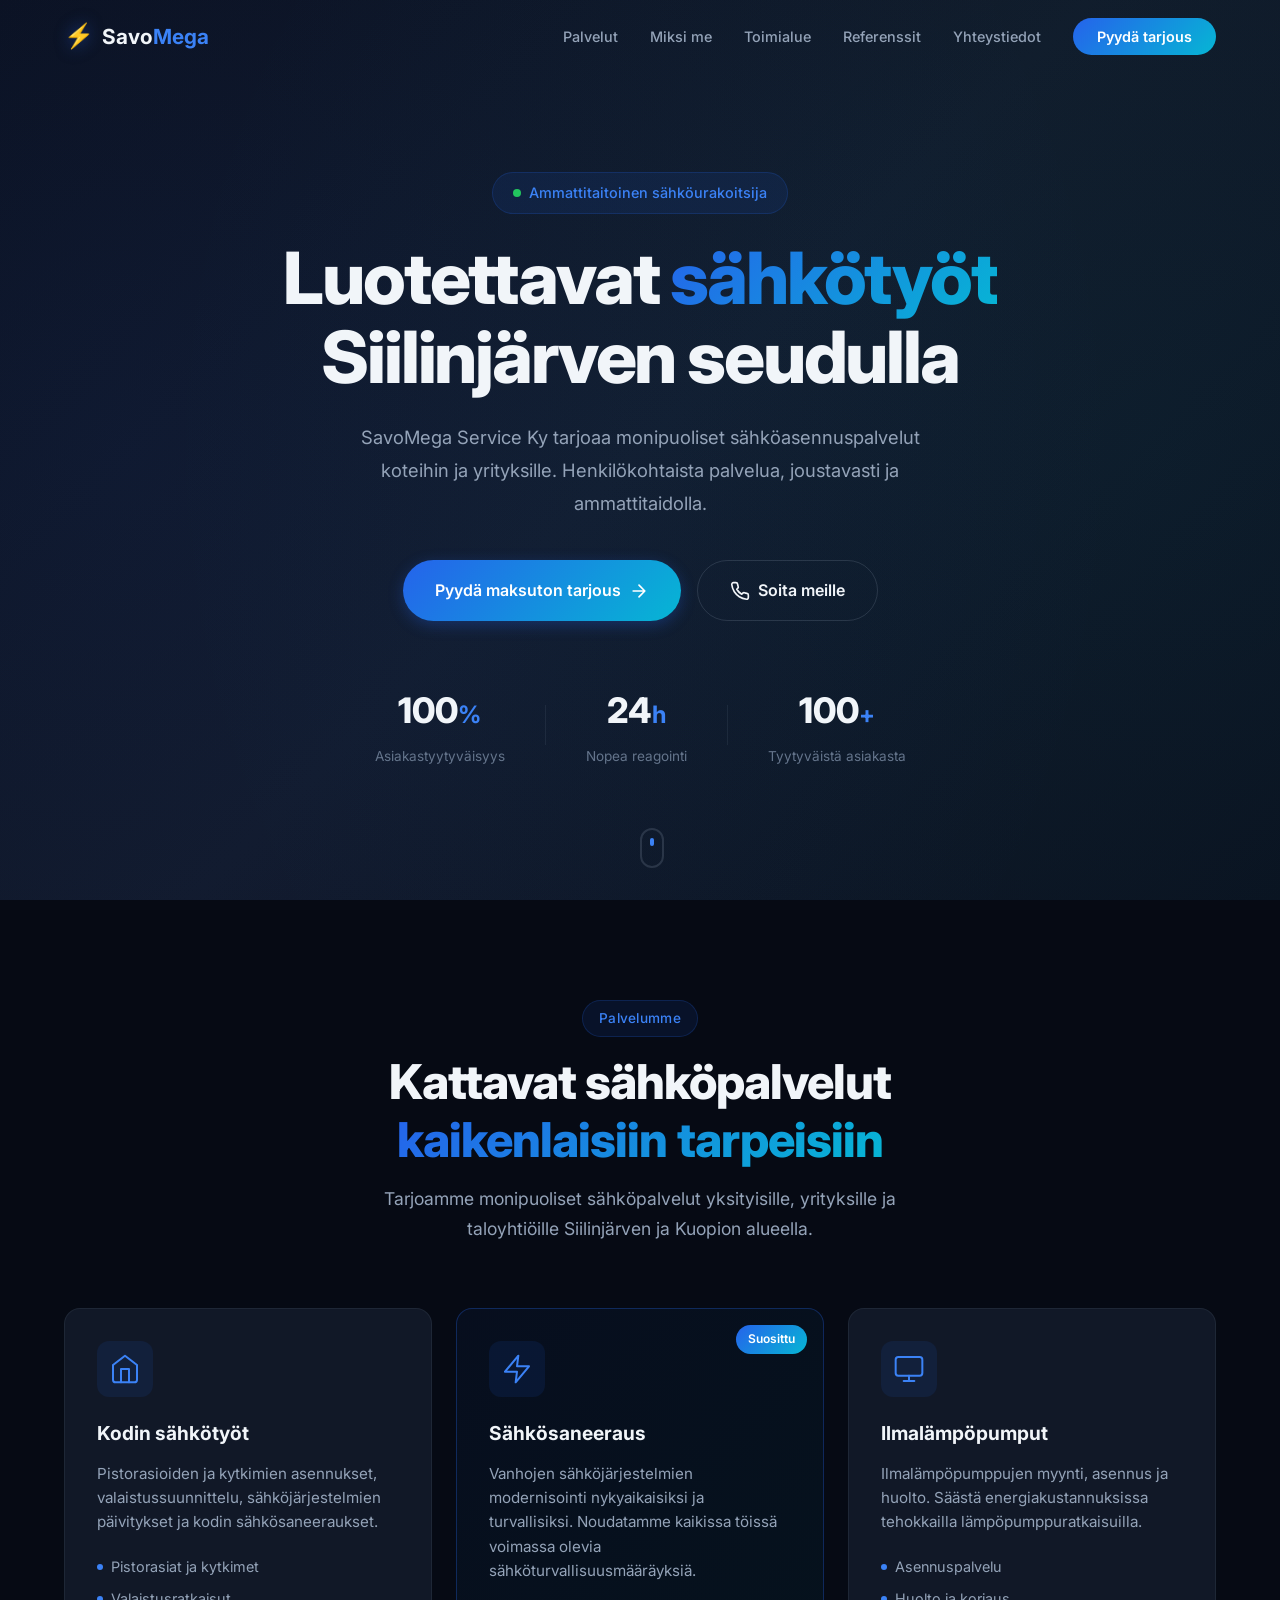
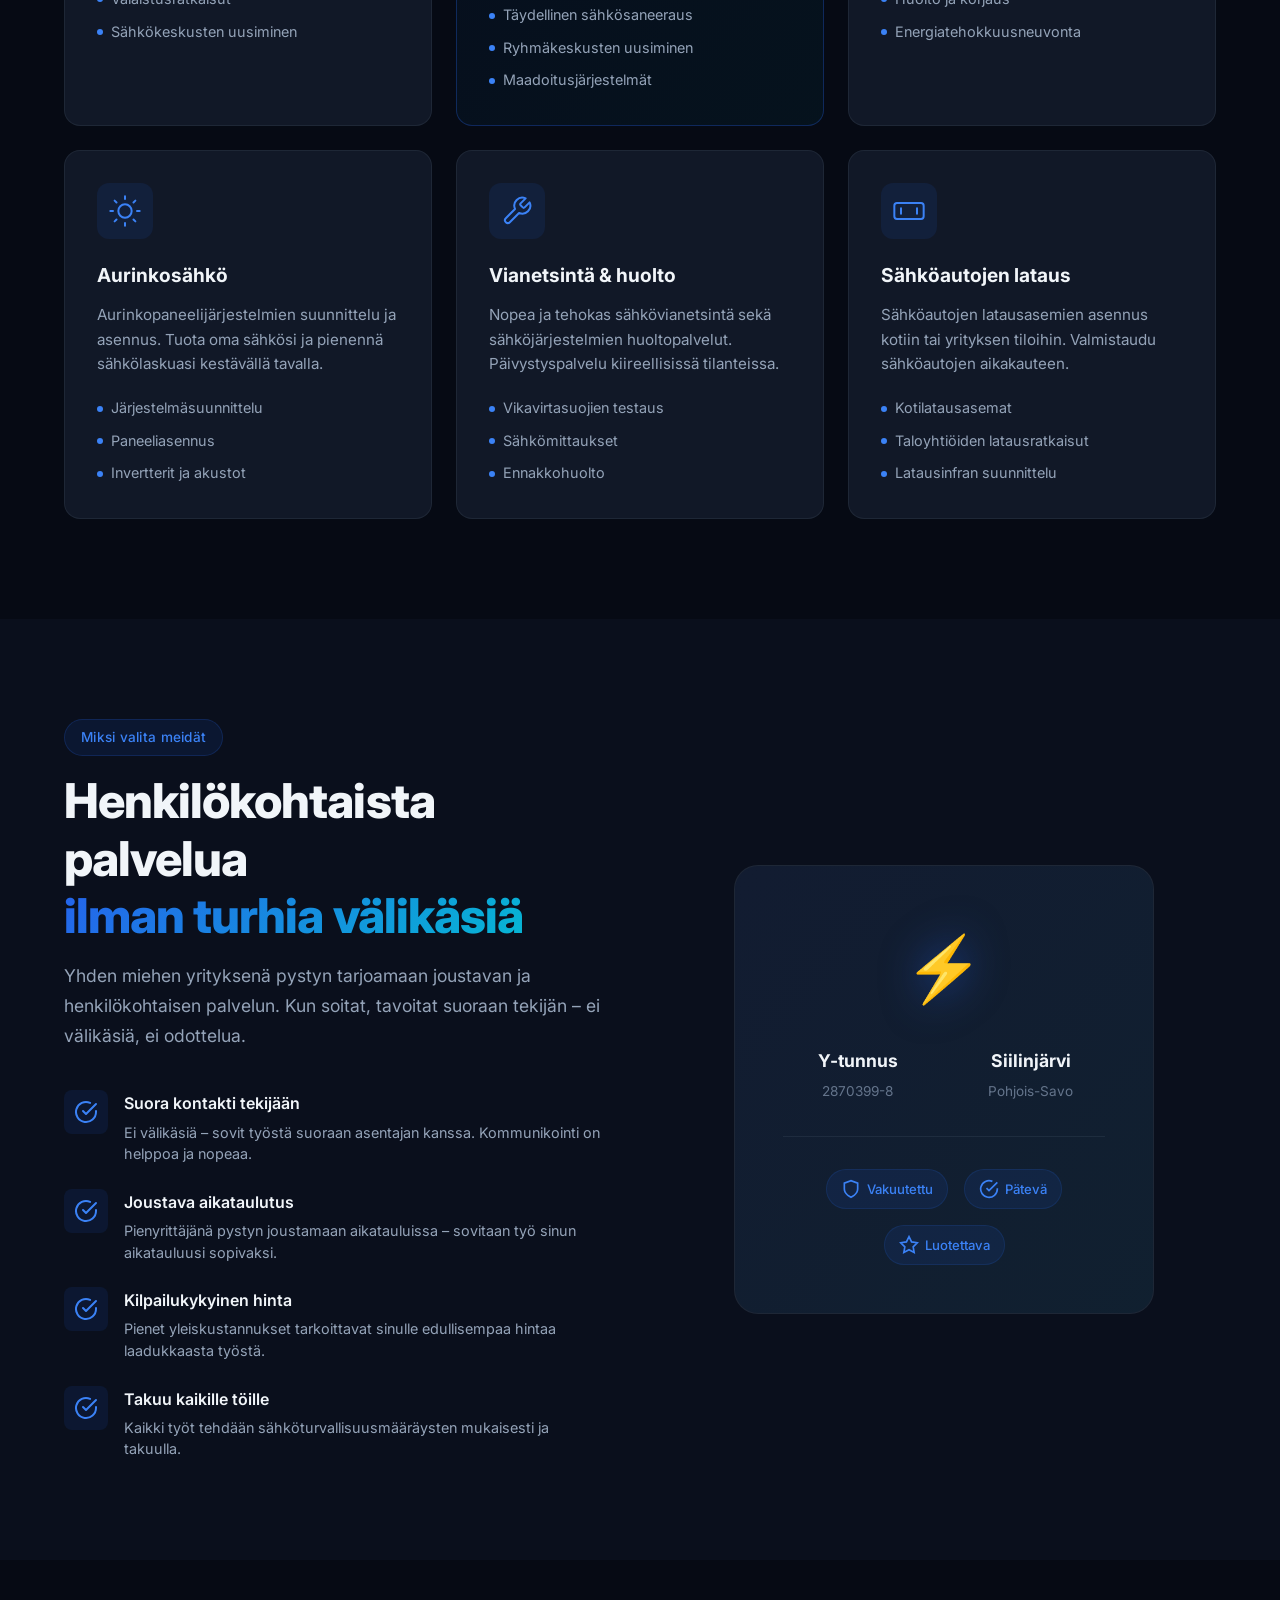
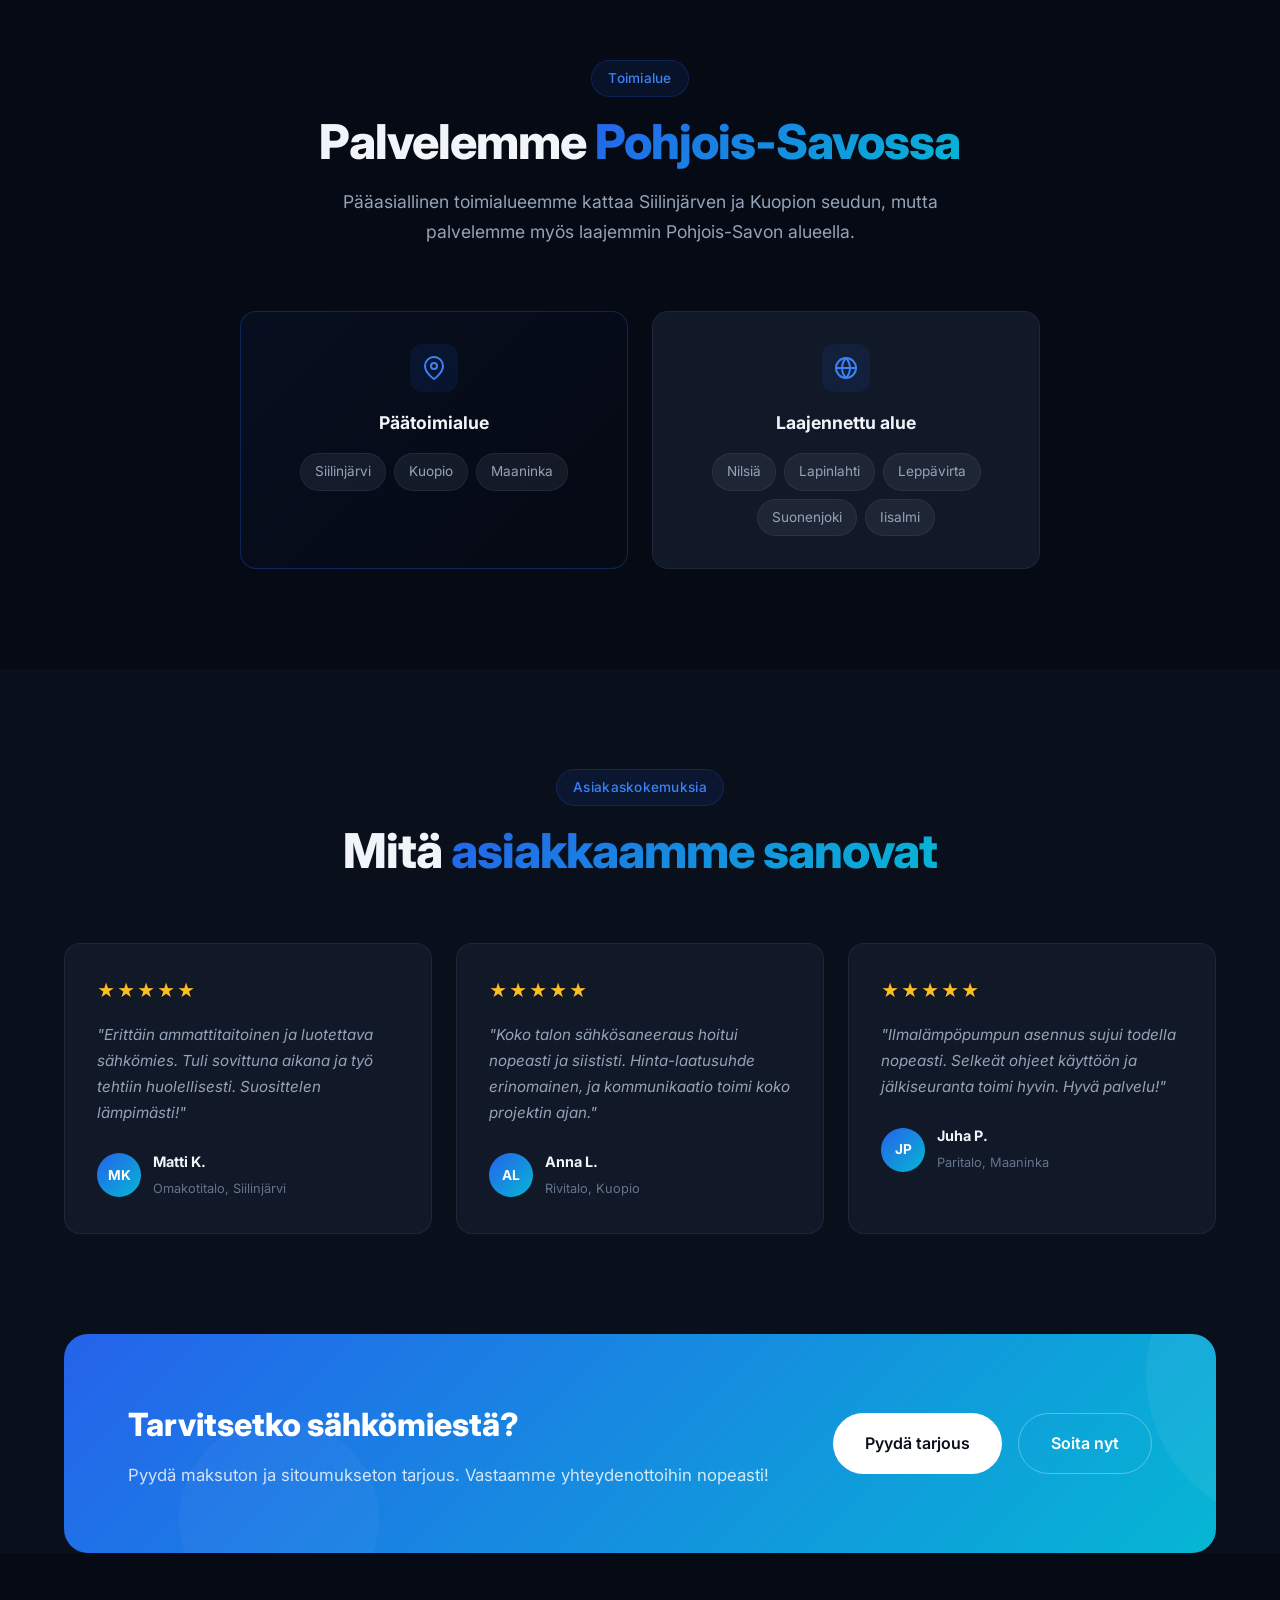
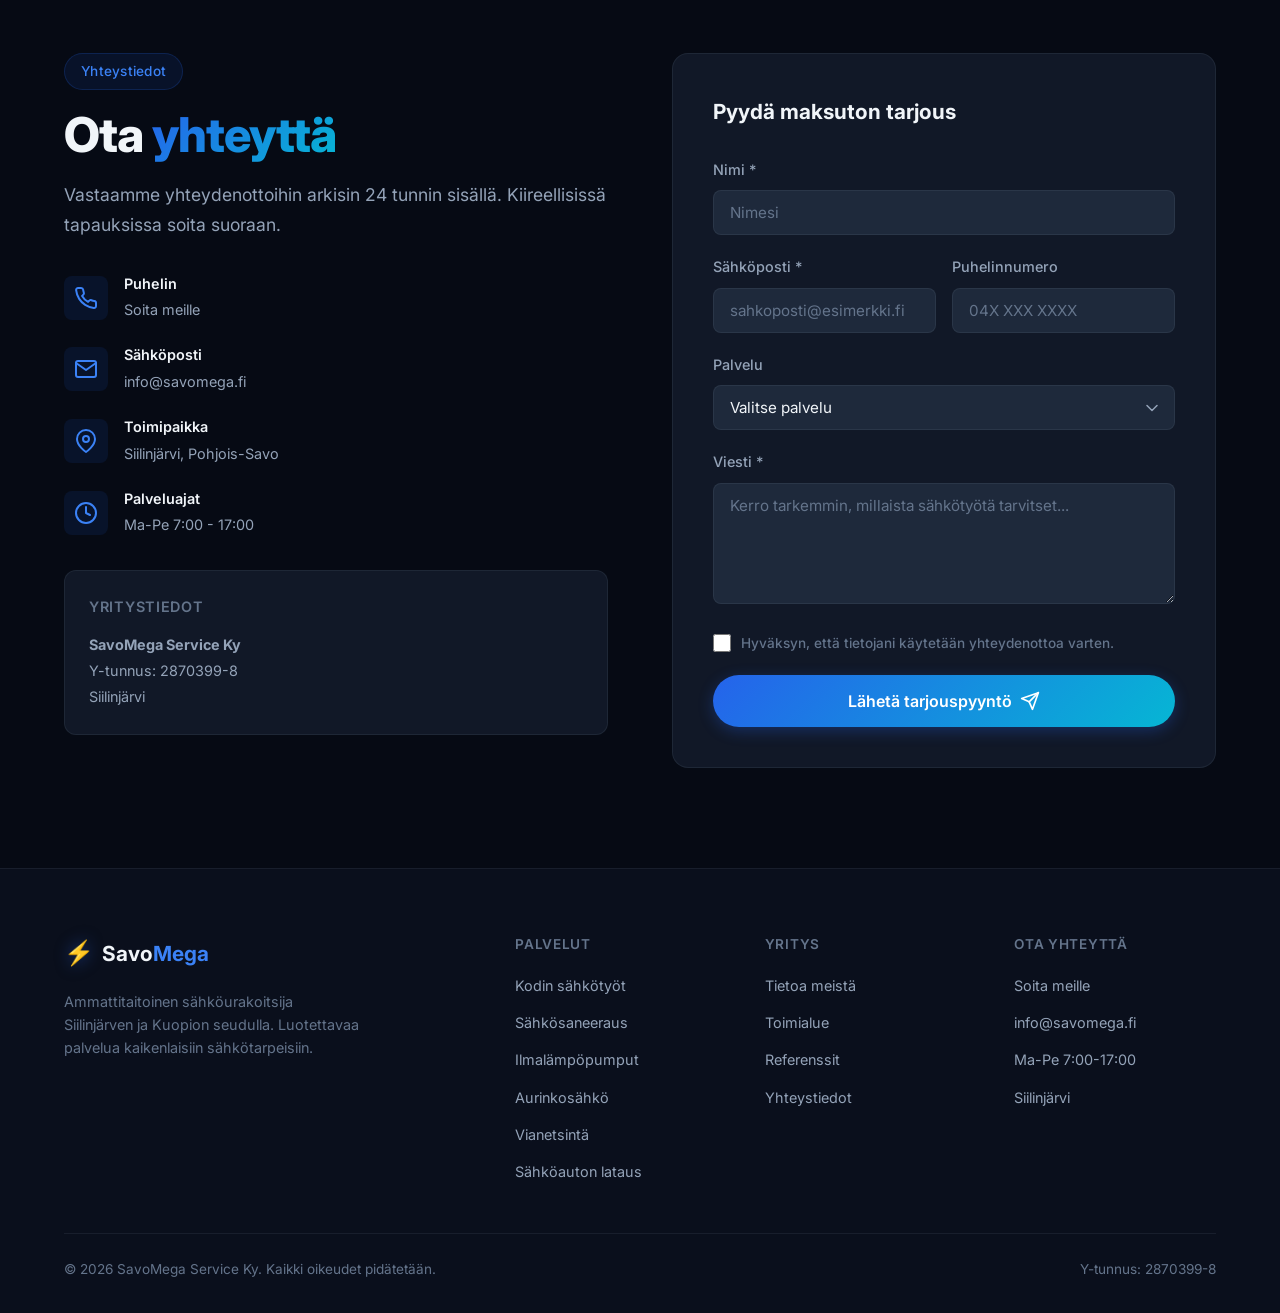
==== commit 113d1822: "revert: restore SavoMega website to original dark design v1 Reverts to the version with "Luotettavat" ====
--- a/savomega-website/index.html
+++ b/savomega-website/index.html
@@ -3,7 +3,6 @@
 <head>
     <meta charset="UTF-8">
     <meta name="viewport" content="width=device-width, initial-scale=1.0">
-    <!-- Deployed under WebWelho GitHub Pages -->
     <meta name="description" content="SavoMega Service Ky - Luotettavat sähkötyöt Siilinjärven ja Kuopion alueella. Sähköasennukset, saneeraukset, vianetsintä ja ilmalämpöpumput.">
     <meta name="keywords" content="sähkötyöt, sähköasennus, sähkömies, Siilinjärvi, Kuopio, Pohjois-Savo, sähkösaneeraus, ilmalämpöpumppu">
     <meta name="author" content="SavoMega Service Ky">
@@ -13,33 +12,26 @@
     <title>SavoMega Service Ky | Sähkötyöt Siilinjärvi & Kuopio</title>
     <link rel="preconnect" href="https://fonts.googleapis.com">
     <link rel="preconnect" href="https://fonts.gstatic.com" crossorigin>
-    <link href="https://fonts.googleapis.com/css2?family=Space+Grotesk:wght@300;400;500;600;700&family=Inter:wght@300;400;500;600;700;800&display=swap" rel="stylesheet">
+    <link href="https://fonts.googleapis.com/css2?family=Inter:wght@300;400;500;600;700;800&display=swap" rel="stylesheet">
     <link rel="stylesheet" href="styles.css">
 </head>
 <body>
-    <!-- Cursor glow effect -->
-    <div class="cursor-glow" id="cursorGlow"></div>
-
     <!-- Navigation -->
     <nav class="navbar" id="navbar">
         <div class="container nav-container">
             <a href="#hero" class="logo">
-                <div class="logo-mark">
-                    <svg width="36" height="36" viewBox="0 0 40 40" fill="none">
-                        <rect width="40" height="40" rx="10" fill="url(#logoGrad)"/>
-                        <path d="M22 8L12 22h7l-1.5 10L28 18h-7L22 8z" fill="white" stroke="white" stroke-width="0.5" stroke-linejoin="round"/>
-                        <defs><linearGradient id="logoGrad" x1="0" y1="0" x2="40" y2="40"><stop stop-color="#2563eb"/><stop offset="1" stop-color="#06b6d4"/></linearGradient></defs>
-                    </svg>
-                </div>
-                <span class="logo-text">SavoMega</span>
+                <span class="logo-icon">&#9889;</span>
+                <span class="logo-text">Savo<span class="logo-highlight">Mega</span></span>
             </a>
             <button class="nav-toggle" id="navToggle" aria-label="Avaa valikko">
-                <span></span><span></span><span></span>
+                <span></span>
+                <span></span>
+                <span></span>
             </button>
             <ul class="nav-links" id="navLinks">
                 <li><a href="#palvelut">Palvelut</a></li>
                 <li><a href="#miksi-me">Miksi me</a></li>
-                <li><a href="#prosessi">Näin toimimme</a></li>
+                <li><a href="#toimialue">Toimialue</a></li>
                 <li><a href="#referenssit">Referenssit</a></li>
                 <li><a href="#yhteystiedot">Yhteystiedot</a></li>
                 <li><a href="#tarjous" class="nav-cta">Pyydä tarjous</a></li>
@@ -47,349 +39,279 @@
         </div>
     </nav>
 
-    <!-- ===== HERO ===== -->
+    <!-- Hero Section -->
     <section class="hero" id="hero">
         <div class="hero-bg">
-            <div class="hero-image-layer">
-                <img src="https://images.pexels.com/photos/257736/pexels-photo-257736.jpeg?auto=compress&cs=tinysrgb&w=1920" alt="" class="hero-bg-img" loading="eager">
-            </div>
-            <div class="hero-overlay"></div>
-            <div class="hero-grid-lines"></div>
-            <canvas id="electricCanvas" class="hero-canvas"></canvas>
-        </div>
-
+            <div class="hero-particles" id="particles"></div>
+            <div class="hero-gradient"></div>
+        </div>
         <div class="container hero-content">
-            <div class="hero-left">
-                <div class="hero-badge">
-                    <span class="badge-pulse"></span>
-                    Vastaanottaa projekteja
-                </div>
-                <h1 class="hero-title">
-                    Sähkötyöt jotka<br>
-                    <span class="hero-title-accent">ylittävät odotukset</span>
-                </h1>
-                <p class="hero-subtitle">
-                    Ammattitaitoinen sähköurakoitsija Siilinjärven seudulla. Kodin sähkösaneerauksista aurinkopaneeleihin
-                    &mdash; henkilökohtaista palvelua ilman välikäsiä.
-                </p>
-                <div class="hero-actions">
-                    <a href="#tarjous" class="btn btn-primary btn-lg">
-                        <span>Pyydä maksuton tarjous</span>
-                        <svg width="20" height="20" viewBox="0 0 24 24" fill="none" stroke="currentColor" stroke-width="2"><path d="M5 12h14M12 5l7 7-7 7"/></svg>
-                    </a>
-                    <a href="tel:+358XXXXXXXXX" class="btn btn-glass btn-lg">
-                        <svg width="20" height="20" viewBox="0 0 24 24" fill="none" stroke="currentColor" stroke-width="2"><path d="M22 16.92v3a2 2 0 0 1-2.18 2 19.79 19.79 0 0 1-8.63-3.07 19.5 19.5 0 0 1-6-6 19.79 19.79 0 0 1-3.07-8.67A2 2 0 0 1 4.11 2h3a2 2 0 0 1 2 1.72c.127.96.361 1.903.7 2.81a2 2 0 0 1-.45 2.11L8.09 9.91a16 16 0 0 0 6 6l1.27-1.27a2 2 0 0 1 2.11-.45c.907.339 1.85.573 2.81.7A2 2 0 0 1 22 16.92z"/></svg>
-                        <span>Soita meille</span>
-                    </a>
-                </div>
-                <!-- Trust bar -->
-                <div class="hero-trust">
-                    <div class="trust-item">
-                        <svg width="18" height="18" viewBox="0 0 24 24" fill="none" stroke="currentColor" stroke-width="2"><path d="M12 22s8-4 8-10V5l-8-3-8 3v7c0 6 8 10 8 10z"/></svg>
-                        <span>Vakuutettu</span>
-                    </div>
-                    <div class="trust-divider"></div>
-                    <div class="trust-item">
-                        <svg width="18" height="18" viewBox="0 0 24 24" fill="none" stroke="currentColor" stroke-width="2"><path d="M22 11.08V12a10 10 0 1 1-5.93-9.14"/><polyline points="22 4 12 14.01 9 11.01"/></svg>
-                        <span>Pätevöitynyt</span>
-                    </div>
-                    <div class="trust-divider"></div>
-                    <div class="trust-item">
-                        <svg width="18" height="18" viewBox="0 0 24 24" fill="none" stroke="currentColor" stroke-width="2"><path d="M12 2l3.09 6.26L22 9.27l-5 4.87 1.18 6.88L12 17.77l-6.18 3.25L7 14.14 2 9.27l6.91-1.01L12 2z"/></svg>
-                        <span>5/5 arvosana</span>
-                    </div>
-                </div>
-            </div>
-
-            <div class="hero-right">
-                <div class="hero-showcase">
-                    <div class="showcase-card showcase-main">
-                        <img src="https://images.pexels.com/photos/257736/pexels-photo-257736.jpeg?auto=compress&cs=tinysrgb&w=600" alt="Sähköasennus" loading="eager">
-                        <div class="showcase-overlay">
-                            <span class="showcase-tag">Sähkösaneeraus</span>
-                        </div>
-                    </div>
-                    <div class="showcase-card showcase-float-1">
-                        <img src="https://images.pexels.com/photos/356036/pexels-photo-356036.jpeg?auto=compress&cs=tinysrgb&w=400&q=80" alt="Aurinkopaneelit" loading="eager">
-                        <div class="showcase-overlay">
-                            <span class="showcase-tag">Aurinkosähkö</span>
-                        </div>
-                    </div>
-                    <div class="showcase-card showcase-float-2">
-                        <img src="https://images.pexels.com/photos/17842832/pexels-photo-17842832.jpeg?auto=compress&cs=tinysrgb&w=400" alt="Ilmalämpöpumppu" loading="eager">
-                        <div class="showcase-overlay">
-                            <span class="showcase-tag">Lämpöpumput</span>
-                        </div>
-                    </div>
-                    <!-- Floating stats card -->
-                    <div class="showcase-stat-card">
-                        <div class="stat-card-icon">
-                            <svg width="24" height="24" viewBox="0 0 24 24" fill="none" stroke="currentColor" stroke-width="2"><polyline points="22 12 18 12 15 21 9 3 6 12 2 12"/></svg>
-                        </div>
-                        <div>
-                            <strong>100+ projektia</strong>
-                            <span>tyytyväistä asiakasta</span>
-                        </div>
-                    </div>
-                </div>
-            </div>
-        </div>
-
-        <div class="hero-scroll-indicator">
-            <div class="scroll-line"></div>
-            <span>Vieritä alas</span>
-        </div>
-    </section>
-
-    <!-- ===== LOGO / TRUST BAR ===== -->
-    <section class="trust-bar-section">
-        <div class="container">
-            <div class="trust-bar-inner">
-                <div class="trust-bar-item">
-                    <div class="trust-bar-number" data-target="100">0</div>
-                    <div class="trust-bar-label">Tyytyväistä asiakasta</div>
-                </div>
-                <div class="trust-bar-divider"></div>
-                <div class="trust-bar-item">
-                    <div class="trust-bar-number" data-target="24">0</div>
-                    <div class="trust-bar-label">h vastausaika</div>
-                </div>
-                <div class="trust-bar-divider"></div>
-                <div class="trust-bar-item">
-                    <div class="trust-bar-number" data-target="100">0</div>
-                    <div class="trust-bar-label">% tyytyväisyys</div>
-                </div>
-                <div class="trust-bar-divider"></div>
-                <div class="trust-bar-item">
-                    <div class="trust-bar-number" data-target="6">0</div>
-                    <div class="trust-bar-label">Palvelualuetta</div>
-                </div>
-            </div>
-        </div>
-    </section>
-
-    <!-- ===== SERVICES ===== -->
+            <div class="hero-badge">
+                <span class="badge-dot"></span>
+                Ammattitaitoinen sähköurakoitsija
+            </div>
+            <h1 class="hero-title">
+                Luotettavat <span class="text-gradient">sähkötyöt</span><br>
+                Siilinjärven seudulla
+            </h1>
+            <p class="hero-subtitle">
+                SavoMega Service Ky tarjoaa monipuoliset sähköasennuspalvelut koteihin ja yrityksille.
+                Henkilökohtaista palvelua, joustavasti ja ammattitaidolla.
+            </p>
+            <div class="hero-actions">
+                <a href="#tarjous" class="btn btn-primary btn-lg">
+                    <span>Pyydä maksuton tarjous</span>
+                    <svg width="20" height="20" viewBox="0 0 24 24" fill="none" stroke="currentColor" stroke-width="2" stroke-linecap="round" stroke-linejoin="round"><path d="M5 12h14M12 5l7 7-7 7"/></svg>
+                </a>
+                <a href="tel:+358XXXXXXXXX" class="btn btn-outline btn-lg">
+                    <svg width="20" height="20" viewBox="0 0 24 24" fill="none" stroke="currentColor" stroke-width="2" stroke-linecap="round" stroke-linejoin="round"><path d="M22 16.92v3a2 2 0 0 1-2.18 2 19.79 19.79 0 0 1-8.63-3.07 19.5 19.5 0 0 1-6-6 19.79 19.79 0 0 1-3.07-8.67A2 2 0 0 1 4.11 2h3a2 2 0 0 1 2 1.72c.127.96.361 1.903.7 2.81a2 2 0 0 1-.45 2.11L8.09 9.91a16 16 0 0 0 6 6l1.27-1.27a2 2 0 0 1 2.11-.45c.907.339 1.85.573 2.81.7A2 2 0 0 1 22 16.92z"/></svg>
+                    <span>Soita meille</span>
+                </a>
+            </div>
+            <div class="hero-stats">
+                <div class="stat">
+                    <span class="stat-number" data-target="100">0</span><span class="stat-suffix">%</span>
+                    <span class="stat-label">Asiakastyytyväisyys</span>
+                </div>
+                <div class="stat-divider"></div>
+                <div class="stat">
+                    <span class="stat-number" data-target="24">0</span><span class="stat-suffix">h</span>
+                    <span class="stat-label">Nopea reagointi</span>
+                </div>
+                <div class="stat-divider"></div>
+                <div class="stat">
+                    <span class="stat-number" data-target="100">0</span><span class="stat-suffix">+</span>
+                    <span class="stat-label">Tyytyväistä asiakasta</span>
+                </div>
+            </div>
+        </div>
+        <div class="hero-scroll">
+            <a href="#palvelut" aria-label="Vieritä alas">
+                <div class="scroll-indicator">
+                    <div class="scroll-dot"></div>
+                </div>
+            </a>
+        </div>
+    </section>
+
+    <!-- Services Section -->
     <section class="section services" id="palvelut">
         <div class="container">
             <div class="section-header">
                 <span class="section-tag">Palvelumme</span>
                 <h2 class="section-title">Kattavat sähköpalvelut<br><span class="text-gradient">kaikenlaisiin tarpeisiin</span></h2>
-                <p class="section-desc">Tarjoamme monipuoliset sähköpalvelut koteihin, yrityksille ja taloyhtiöille.</p>
-            </div>
-
-            <!-- Featured service - large card -->
-            <div class="service-featured">
-                <div class="service-featured-image">
-                    <img src="https://images.pexels.com/photos/257736/pexels-photo-257736.jpeg?auto=compress&cs=tinysrgb&w=800" alt="Sähkösaneeraus">
-                    <div class="featured-badge">Suosituin palvelu</div>
-                </div>
-                <div class="service-featured-content">
-                    <div class="service-featured-icon">
-                        <svg width="28" height="28" viewBox="0 0 24 24" fill="none" stroke="currentColor" stroke-width="1.5"><path d="M13 2L3 14h9l-1 8 10-12h-9l1-8z"/></svg>
+                <p class="section-desc">Tarjoamme monipuoliset sähköpalvelut yksityisille, yrityksille ja taloyhtiöille Siilinjärven ja Kuopion alueella.</p>
+            </div>
+            <div class="services-grid">
+                <div class="service-card" data-aos="fade-up">
+                    <div class="service-icon">
+                        <svg width="32" height="32" viewBox="0 0 24 24" fill="none" stroke="currentColor" stroke-width="1.5" stroke-linecap="round" stroke-linejoin="round"><path d="M3 9l9-7 9 7v11a2 2 0 0 1-2 2H5a2 2 0 0 1-2-2z"/><polyline points="9 22 9 12 15 12 15 22"/></svg>
+                    </div>
+                    <h3>Kodin sähkötyöt</h3>
+                    <p>Pistorasioiden ja kytkimien asennukset, valaistussuunnittelu, sähköjärjestelmien päivitykset ja kodin sähkösaneeraukset.</p>
+                    <ul class="service-features">
+                        <li>Pistorasiat ja kytkimet</li>
+                        <li>Valaistusratkaisut</li>
+                        <li>Sähkökeskusten uusiminen</li>
+                    </ul>
+                </div>
+                <div class="service-card featured" data-aos="fade-up" data-aos-delay="100">
+                    <div class="service-badge">Suosittu</div>
+                    <div class="service-icon">
+                        <svg width="32" height="32" viewBox="0 0 24 24" fill="none" stroke="currentColor" stroke-width="1.5" stroke-linecap="round" stroke-linejoin="round"><path d="M13 2L3 14h9l-1 8 10-12h-9l1-8z"/></svg>
                     </div>
                     <h3>Sähkösaneeraus</h3>
-                    <p>Vanhojen sähköjärjestelmien modernisointi nykyaikaisiksi ja turvallisiksi kokonaisuuksiksi. Työ tehdään alusta loppuun ammattitaidolla ja sähköturvallisuusmääräysten mukaisesti.</p>
-                    <ul class="service-check-list">
-                        <li><svg width="18" height="18" viewBox="0 0 24 24" fill="none" stroke="currentColor" stroke-width="2"><path d="M22 11.08V12a10 10 0 1 1-5.93-9.14"/><polyline points="22 4 12 14.01 9 11.01"/></svg> Täydellinen sähkösaneeraus suunnittelusta toteutukseen</li>
-                        <li><svg width="18" height="18" viewBox="0 0 24 24" fill="none" stroke="currentColor" stroke-width="2"><path d="M22 11.08V12a10 10 0 1 1-5.93-9.14"/><polyline points="22 4 12 14.01 9 11.01"/></svg> Ryhmäkeskukset, kaapeloinnit ja maadoitukset</li>
-                        <li><svg width="18" height="18" viewBox="0 0 24 24" fill="none" stroke="currentColor" stroke-width="2"><path d="M22 11.08V12a10 10 0 1 1-5.93-9.14"/><polyline points="22 4 12 14.01 9 11.01"/></svg> Käyttöönottotarkastus ja dokumentaatio</li>
-                    </ul>
-                    <a href="#tarjous" class="btn btn-primary">Pyydä tarjous</a>
-                </div>
-            </div>
-
-            <!-- Service grid -->
-            <div class="services-grid">
-                <div class="service-card">
-                    <div class="service-card-img">
-                        <img src="https://images.pexels.com/photos/28950842/pexels-photo-28950842.jpeg?auto=compress&cs=tinysrgb&w=500" alt="Kodin sähkötyöt">
-                    </div>
-                    <div class="service-card-body">
-                        <div class="service-icon-sm">
-                            <svg width="22" height="22" viewBox="0 0 24 24" fill="none" stroke="currentColor" stroke-width="1.5"><path d="M3 9l9-7 9 7v11a2 2 0 0 1-2 2H5a2 2 0 0 1-2-2z"/><polyline points="9 22 9 12 15 12 15 22"/></svg>
-                        </div>
-                        <h3>Kodin sähkötyöt</h3>
-                        <p>Pistorasiat, kytkimet, valaistussuunnittelu ja kodin sähköjärjestelmien päivitykset.</p>
-                        <div class="service-tags">
-                            <span>Pistorasiat</span><span>Valaistus</span><span>Keskukset</span>
-                        </div>
-                    </div>
-                </div>
-
-                <div class="service-card">
-                    <div class="service-card-img">
-                        <img src="https://images.pexels.com/photos/356036/pexels-photo-356036.jpeg?auto=compress&cs=tinysrgb&w=500&q=80" alt="Aurinkosähkö">
-                    </div>
-                    <div class="service-card-body">
-                        <div class="service-icon-sm">
-                            <svg width="22" height="22" viewBox="0 0 24 24" fill="none" stroke="currentColor" stroke-width="1.5"><circle cx="12" cy="12" r="5"/><line x1="12" y1="1" x2="12" y2="3"/><line x1="12" y1="21" x2="12" y2="23"/><line x1="4.22" y1="4.22" x2="5.64" y2="5.64"/><line x1="18.36" y1="18.36" x2="19.78" y2="19.78"/><line x1="1" y1="12" x2="3" y2="12"/><line x1="21" y1="12" x2="23" y2="12"/></svg>
-                        </div>
-                        <h3>Aurinkosähkö</h3>
-                        <p>Aurinkopaneelijärjestelmien suunnittelu ja asennus. Tuota oma sähkösi ekologisesti.</p>
-                        <div class="service-tags">
-                            <span>Paneelit</span><span>Invertterit</span><span>Akustot</span>
-                        </div>
-                    </div>
-                </div>
-
-                <div class="service-card">
-                    <div class="service-card-img">
-                        <img src="https://images.pexels.com/photos/5463576/pexels-photo-5463576.jpeg?auto=compress&cs=tinysrgb&w=500" alt="Ilmalämpöpumput">
-                    </div>
-                    <div class="service-card-body">
-                        <div class="service-icon-sm">
-                            <svg width="22" height="22" viewBox="0 0 24 24" fill="none" stroke="currentColor" stroke-width="1.5"><path d="M8 16.5a4.5 4.5 0 1 1 7 0"/><line x1="12" y1="12" x2="12" y2="2"/><path d="M12 22v-2"/><path d="M4 12H2"/><path d="M22 12h-2"/></svg>
-                        </div>
-                        <h3>Ilmalämpöpumput</h3>
-                        <p>Myynti, asennus ja huolto. Säästä energiakustannuksissa tehokkailla ratkaisuilla.</p>
-                        <div class="service-tags">
-                            <span>Asennus</span><span>Huolto</span><span>Energiansäästö</span>
-                        </div>
-                    </div>
-                </div>
-
-                <div class="service-card">
-                    <div class="service-card-img">
-                        <img src="https://images.pexels.com/photos/27928762/pexels-photo-27928762.jpeg?auto=compress&cs=tinysrgb&w=500" alt="Vianetsintä">
-                    </div>
-                    <div class="service-card-body">
-                        <div class="service-icon-sm">
-                            <svg width="22" height="22" viewBox="0 0 24 24" fill="none" stroke="currentColor" stroke-width="1.5"><path d="M14.7 6.3a1 1 0 0 0 0 1.4l1.6 1.6a1 1 0 0 0 1.4 0l3.77-3.77a6 6 0 0 1-7.94 7.94l-6.91 6.91a2.12 2.12 0 0 1-3-3l6.91-6.91a6 6 0 0 1 7.94-7.94l-3.76 3.76z"/></svg>
-                        </div>
-                        <h3>Vianetsintä & huolto</h3>
-                        <p>Nopea sähkövianetsintä ja ennakkohuolto. Päivystyspalvelu kiiretilanteissa.</p>
-                        <div class="service-tags">
-                            <span>Vikavirtasuojat</span><span>Mittaukset</span><span>Päivystys</span>
-                        </div>
-                    </div>
-                </div>
-
-                <div class="service-card">
-                    <div class="service-card-img">
-                        <img src="https://images.pexels.com/photos/9800000/pexels-photo-9800000.jpeg?auto=compress&cs=tinysrgb&w=500" alt="Sähköauton lataus">
-                    </div>
-                    <div class="service-card-body">
-                        <div class="service-icon-sm">
-                            <svg width="22" height="22" viewBox="0 0 24 24" fill="none" stroke="currentColor" stroke-width="1.5"><rect x="1" y="6" width="15" height="12" rx="2"/><path d="M16 10h4a2 2 0 0 1 2 2v0a2 2 0 0 1-2 2h-4"/><path d="M6 10v4"/><path d="M10 10v4"/></svg>
-                        </div>
-                        <h3>Sähköauton lataus</h3>
-                        <p>Latausasemien asennus kotiin tai yritykseen. Tulevaisuuden ratkaisu tänään.</p>
-                        <div class="service-tags">
-                            <span>Kotilataus</span><span>Taloyhtiöt</span><span>Yritykset</span>
-                        </div>
-                    </div>
-                </div>
-            </div>
-        </div>
-    </section>
-
-    <!-- ===== WHY US ===== -->
+                    <p>Vanhojen sähköjärjestelmien modernisointi nykyaikaisiksi ja turvallisiksi. Noudatamme kaikissa töissä voimassa olevia sähköturvallisuusmääräyksiä.</p>
+                    <ul class="service-features">
+                        <li>Täydellinen sähkösaneeraus</li>
+                        <li>Ryhmäkeskusten uusiminen</li>
+                        <li>Maadoitusjärjestelmät</li>
+                    </ul>
+                </div>
+                <div class="service-card" data-aos="fade-up" data-aos-delay="200">
+                    <div class="service-icon">
+                        <svg width="32" height="32" viewBox="0 0 24 24" fill="none" stroke="currentColor" stroke-width="1.5" stroke-linecap="round" stroke-linejoin="round"><rect x="2" y="3" width="20" height="14" rx="2" ry="2"/><line x1="8" y1="21" x2="16" y2="21"/><line x1="12" y1="17" x2="12" y2="21"/></svg>
+                    </div>
+                    <h3>Ilmalämpöpumput</h3>
+                    <p>Ilmalämpöpumppujen myynti, asennus ja huolto. Säästä energiakustannuksissa tehokkailla lämpöpumppuratkaisuilla.</p>
+                    <ul class="service-features">
+                        <li>Asennuspalvelu</li>
+                        <li>Huolto ja korjaus</li>
+                        <li>Energiatehokkuusneuvonta</li>
+                    </ul>
+                </div>
+                <div class="service-card" data-aos="fade-up" data-aos-delay="300">
+                    <div class="service-icon">
+                        <svg width="32" height="32" viewBox="0 0 24 24" fill="none" stroke="currentColor" stroke-width="1.5" stroke-linecap="round" stroke-linejoin="round"><circle cx="12" cy="12" r="5"/><line x1="12" y1="1" x2="12" y2="3"/><line x1="12" y1="21" x2="12" y2="23"/><line x1="4.22" y1="4.22" x2="5.64" y2="5.64"/><line x1="18.36" y1="18.36" x2="19.78" y2="19.78"/><line x1="1" y1="12" x2="3" y2="12"/><line x1="21" y1="12" x2="23" y2="12"/><line x1="4.22" y1="19.78" x2="5.64" y2="18.36"/><line x1="18.36" y1="5.64" x2="19.78" y2="4.22"/></svg>
+                    </div>
+                    <h3>Aurinkosähkö</h3>
+                    <p>Aurinkopaneelijärjestelmien suunnittelu ja asennus. Tuota oma sähkösi ja pienennä sähkölaskuasi kestävällä tavalla.</p>
+                    <ul class="service-features">
+                        <li>Järjestelmäsuunnittelu</li>
+                        <li>Paneeliasennus</li>
+                        <li>Invertterit ja akustot</li>
+                    </ul>
+                </div>
+                <div class="service-card" data-aos="fade-up" data-aos-delay="400">
+                    <div class="service-icon">
+                        <svg width="32" height="32" viewBox="0 0 24 24" fill="none" stroke="currentColor" stroke-width="1.5" stroke-linecap="round" stroke-linejoin="round"><path d="M14.7 6.3a1 1 0 0 0 0 1.4l1.6 1.6a1 1 0 0 0 1.4 0l3.77-3.77a6 6 0 0 1-7.94 7.94l-6.91 6.91a2.12 2.12 0 0 1-3-3l6.91-6.91a6 6 0 0 1 7.94-7.94l-3.76 3.76z"/></svg>
+                    </div>
+                    <h3>Vianetsintä & huolto</h3>
+                    <p>Nopea ja tehokas sähkövianetsintä sekä sähköjärjestelmien huoltopalvelut. Päivystyspalvelu kiireellisissä tilanteissa.</p>
+                    <ul class="service-features">
+                        <li>Vikavirtasuojien testaus</li>
+                        <li>Sähkömittaukset</li>
+                        <li>Ennakkohuolto</li>
+                    </ul>
+                </div>
+                <div class="service-card" data-aos="fade-up" data-aos-delay="500">
+                    <div class="service-icon">
+                        <svg width="32" height="32" viewBox="0 0 24 24" fill="none" stroke="currentColor" stroke-width="1.5" stroke-linecap="round" stroke-linejoin="round"><rect x="1" y="6" width="22" height="12" rx="2"/><line x1="6" y1="10" x2="6" y2="14"/><line x1="18" y1="10" x2="18" y2="14"/></svg>
+                    </div>
+                    <h3>Sähköautojen lataus</h3>
+                    <p>Sähköautojen latausasemien asennus kotiin tai yrityksen tiloihin. Valmistaudu sähköautojen aikakauteen.</p>
+                    <ul class="service-features">
+                        <li>Kotilatausasemat</li>
+                        <li>Taloyhtiöiden latausratkaisut</li>
+                        <li>Latausinfran suunnittelu</li>
+                    </ul>
+                </div>
+            </div>
+        </div>
+    </section>
+
+    <!-- Why Choose Us -->
     <section class="section why-us" id="miksi-me">
-        <div class="why-us-bg">
-            <img src="https://images.pexels.com/photos/12380719/pexels-photo-12380719.jpeg?auto=compress&cs=tinysrgb&w=1920" alt="" loading="lazy">
-            <div class="why-us-bg-overlay"></div>
-        </div>
         <div class="container">
             <div class="why-us-grid">
                 <div class="why-us-content">
-                    <span class="section-tag section-tag-light">Miksi SavoMega</span>
-                    <h2 class="section-title section-title-white">Henkilökohtaista palvelua<br><span class="text-gradient">ilman välikäsiä</span></h2>
-                    <p class="why-us-desc">Yhden miehen yrityksenä tavoitat aina suoraan tekijän. Ei odottelua, ei turhaa byrokratiaa &mdash; vain laadukasta sähkötyötä reilulla hinnalla.</p>
-                </div>
-                <div class="why-us-cards">
-                    <div class="why-card">
-                        <div class="why-card-number">01</div>
-                        <h4>Suora kontakti</h4>
-                        <p>Sovit työstä suoraan asentajan kanssa. Nopea kommunikaatio ja selkeät sopimukset.</p>
-                    </div>
-                    <div class="why-card">
-                        <div class="why-card-number">02</div>
-                        <h4>Joustava aikataulutus</h4>
-                        <p>Sovitaan työ sinun aikatauluusi. Pienyrittäjänä pystyn reagoimaan nopeasti.</p>
-                    </div>
-                    <div class="why-card">
-                        <div class="why-card-number">03</div>
-                        <h4>Kilpailukykyinen hinta</h4>
-                        <p>Pienet yleiskustannukset = sinulle edullisempi hinta laadukkaasta työstä.</p>
-                    </div>
-                    <div class="why-card">
-                        <div class="why-card-number">04</div>
-                        <h4>Täysi takuu</h4>
-                        <p>Kaikki työt sähköturvallisuusmääräysten mukaan. Takuu jokaiselle asennukselle.</p>
-                    </div>
-                </div>
-            </div>
-        </div>
-    </section>
-
-    <!-- ===== PROCESS ===== -->
-    <section class="section process" id="prosessi">
+                    <span class="section-tag">Miksi valita meidät</span>
+                    <h2 class="section-title">Henkilökohtaista palvelua<br><span class="text-gradient">ilman turhia välikäsiä</span></h2>
+                    <p class="section-desc">Yhden miehen yrityksenä pystyn tarjoamaan joustavan ja henkilökohtaisen palvelun. Kun soitat, tavoitat suoraan tekijän – ei välikäsiä, ei odottelua.</p>
+                    <div class="features-list">
+                        <div class="feature-item">
+                            <div class="feature-icon">
+                                <svg width="24" height="24" viewBox="0 0 24 24" fill="none" stroke="currentColor" stroke-width="2" stroke-linecap="round" stroke-linejoin="round"><path d="M22 11.08V12a10 10 0 1 1-5.93-9.14"/><polyline points="22 4 12 14.01 9 11.01"/></svg>
+                            </div>
+                            <div class="feature-text">
+                                <h4>Suora kontakti tekijään</h4>
+                                <p>Ei välikäsiä – sovit työstä suoraan asentajan kanssa. Kommunikointi on helppoa ja nopeaa.</p>
+                            </div>
+                        </div>
+                        <div class="feature-item">
+                            <div class="feature-icon">
+                                <svg width="24" height="24" viewBox="0 0 24 24" fill="none" stroke="currentColor" stroke-width="2" stroke-linecap="round" stroke-linejoin="round"><path d="M22 11.08V12a10 10 0 1 1-5.93-9.14"/><polyline points="22 4 12 14.01 9 11.01"/></svg>
+                            </div>
+                            <div class="feature-text">
+                                <h4>Joustava aikataulutus</h4>
+                                <p>Pienyrittäjänä pystyn joustamaan aikatauluissa – sovitaan työ sinun aikatauluusi sopivaksi.</p>
+                            </div>
+                        </div>
+                        <div class="feature-item">
+                            <div class="feature-icon">
+                                <svg width="24" height="24" viewBox="0 0 24 24" fill="none" stroke="currentColor" stroke-width="2" stroke-linecap="round" stroke-linejoin="round"><path d="M22 11.08V12a10 10 0 1 1-5.93-9.14"/><polyline points="22 4 12 14.01 9 11.01"/></svg>
+                            </div>
+                            <div class="feature-text">
+                                <h4>Kilpailukykyinen hinta</h4>
+                                <p>Pienet yleiskustannukset tarkoittavat sinulle edullisempaa hintaa laadukkaasta työstä.</p>
+                            </div>
+                        </div>
+                        <div class="feature-item">
+                            <div class="feature-icon">
+                                <svg width="24" height="24" viewBox="0 0 24 24" fill="none" stroke="currentColor" stroke-width="2" stroke-linecap="round" stroke-linejoin="round"><path d="M22 11.08V12a10 10 0 1 1-5.93-9.14"/><polyline points="22 4 12 14.01 9 11.01"/></svg>
+                            </div>
+                            <div class="feature-text">
+                                <h4>Takuu kaikille töille</h4>
+                                <p>Kaikki työt tehdään sähköturvallisuusmääräysten mukaisesti ja takuulla.</p>
+                            </div>
+                        </div>
+                    </div>
+                </div>
+                <div class="why-us-visual">
+                    <div class="visual-card">
+                        <div class="visual-card-inner">
+                            <div class="visual-icon-large">&#9889;</div>
+                            <div class="visual-stats">
+                                <div class="visual-stat">
+                                    <span class="visual-stat-number">Y-tunnus</span>
+                                    <span class="visual-stat-label">2870399-8</span>
+                                </div>
+                                <div class="visual-stat">
+                                    <span class="visual-stat-number">Siilinjärvi</span>
+                                    <span class="visual-stat-label">Pohjois-Savo</span>
+                                </div>
+                            </div>
+                            <div class="trust-badges">
+                                <div class="trust-badge">
+                                    <svg width="20" height="20" viewBox="0 0 24 24" fill="none" stroke="currentColor" stroke-width="2"><path d="M12 22s8-4 8-10V5l-8-3-8 3v7c0 6 8 10 8 10z"/></svg>
+                                    <span>Vakuutettu</span>
+                                </div>
+                                <div class="trust-badge">
+                                    <svg width="20" height="20" viewBox="0 0 24 24" fill="none" stroke="currentColor" stroke-width="2"><path d="M22 11.08V12a10 10 0 1 1-5.93-9.14"/><polyline points="22 4 12 14.01 9 11.01"/></svg>
+                                    <span>Pätevä</span>
+                                </div>
+                                <div class="trust-badge">
+                                    <svg width="20" height="20" viewBox="0 0 24 24" fill="none" stroke="currentColor" stroke-width="2"><path d="M12 2l3.09 6.26L22 9.27l-5 4.87 1.18 6.88L12 17.77l-6.18 3.25L7 14.14 2 9.27l6.91-1.01L12 2z"/></svg>
+                                    <span>Luotettava</span>
+                                </div>
+                            </div>
+                        </div>
+                    </div>
+                </div>
+            </div>
+        </div>
+    </section>
+
+    <!-- Service Area -->
+    <section class="section service-area" id="toimialue">
         <div class="container">
             <div class="section-header">
-                <span class="section-tag">Näin toimimme</span>
-                <h2 class="section-title">Sähkötyöprojektin kulku<br><span class="text-gradient">alusta loppuun</span></h2>
-            </div>
-            <div class="process-timeline">
-                <div class="process-line"></div>
-                <div class="process-step">
-                    <div class="process-dot">1</div>
-                    <div class="process-card">
-                        <img src="https://images.pexels.com/photos/3183150/pexels-photo-3183150.jpeg?auto=compress&cs=tinysrgb&w=400" alt="Yhteydenotto" loading="lazy">
-                        <div class="process-card-body">
-                            <h4>Yhteydenotto</h4>
-                            <p>Soita tai täytä tarjouspyyntölomake. Kartoitetaan tarpeesi ja sovitaan ilmainen arviokäynti.</p>
-                        </div>
-                    </div>
-                </div>
-                <div class="process-step">
-                    <div class="process-dot">2</div>
-                    <div class="process-card">
-                        <img src="https://images.pexels.com/photos/416405/pexels-photo-416405.jpeg?auto=compress&cs=tinysrgb&w=400" alt="Suunnittelu" loading="lazy">
-                        <div class="process-card-body">
-                            <h4>Suunnittelu & tarjous</h4>
-                            <p>Laaditaan selkeä ja kiinteä tarjous. Ei yllätyksiä laskun saapuessa.</p>
-                        </div>
-                    </div>
-                </div>
-                <div class="process-step">
-                    <div class="process-dot">3</div>
-                    <div class="process-card">
-                        <img src="https://images.pexels.com/photos/257736/pexels-photo-257736.jpeg?auto=compress&cs=tinysrgb&w=400" alt="Toteutus" loading="lazy">
-                        <div class="process-card-body">
-                            <h4>Ammattitaitoinen toteutus</h4>
-                            <p>Työ tehdään siististi ja sovitussa aikataulussa. Pidämme sinut ajan tasalla.</p>
-                        </div>
-                    </div>
-                </div>
-                <div class="process-step">
-                    <div class="process-dot">4</div>
-                    <div class="process-card">
-                        <img src="https://images.pexels.com/photos/1396122/pexels-photo-1396122.jpeg?auto=compress&cs=tinysrgb&w=400" alt="Valmis" loading="lazy">
-                        <div class="process-card-body">
-                            <h4>Luovutus & takuu</h4>
-                            <p>Käyttöönottotarkastus, dokumentaatio ja takuu. Jälkipalvelu kuuluu kauppaan.</p>
-                        </div>
-                    </div>
-                </div>
-            </div>
-        </div>
-    </section>
-
-    <!-- ===== TESTIMONIALS ===== -->
+                <span class="section-tag">Toimialue</span>
+                <h2 class="section-title">Palvelemme <span class="text-gradient">Pohjois-Savossa</span></h2>
+                <p class="section-desc">Pääasiallinen toimialueemme kattaa Siilinjärven ja Kuopion seudun, mutta palvelemme myös laajemmin Pohjois-Savon alueella.</p>
+            </div>
+            <div class="area-grid">
+                <div class="area-card primary-area">
+                    <div class="area-icon">
+                        <svg width="24" height="24" viewBox="0 0 24 24" fill="none" stroke="currentColor" stroke-width="2" stroke-linecap="round" stroke-linejoin="round"><path d="M21 10c0 7-9 13-9 13s-9-6-9-13a9 9 0 0 1 18 0z"/><circle cx="12" cy="10" r="3"/></svg>
+                    </div>
+                    <h3>Päätoimialue</h3>
+                    <div class="area-tags">
+                        <span class="area-tag">Siilinjärvi</span>
+                        <span class="area-tag">Kuopio</span>
+                        <span class="area-tag">Maaninka</span>
+                    </div>
+                </div>
+                <div class="area-card">
+                    <div class="area-icon">
+                        <svg width="24" height="24" viewBox="0 0 24 24" fill="none" stroke="currentColor" stroke-width="2" stroke-linecap="round" stroke-linejoin="round"><circle cx="12" cy="12" r="10"/><line x1="2" y1="12" x2="22" y2="12"/><path d="M12 2a15.3 15.3 0 0 1 4 10 15.3 15.3 0 0 1-4 10 15.3 15.3 0 0 1-4-10 15.3 15.3 0 0 1 4-10z"/></svg>
+                    </div>
+                    <h3>Laajennettu alue</h3>
+                    <div class="area-tags">
+                        <span class="area-tag">Nilsiä</span>
+                        <span class="area-tag">Lapinlahti</span>
+                        <span class="area-tag">Leppävirta</span>
+                        <span class="area-tag">Suonenjoki</span>
+                        <span class="area-tag">Iisalmi</span>
+                    </div>
+                </div>
+            </div>
+        </div>
+    </section>
+
+    <!-- Testimonials / References -->
     <section class="section testimonials" id="referenssit">
         <div class="container">
             <div class="section-header">
                 <span class="section-tag">Asiakaskokemuksia</span>
                 <h2 class="section-title">Mitä <span class="text-gradient">asiakkaamme sanovat</span></h2>
-                <p class="section-desc">Asiakkaidemme tyytyväisyys puhuu puolestaan.</p>
             </div>
             <div class="testimonials-grid">
-                <div class="testimonial-card testimonial-highlight">
-                    <div class="testimonial-quote">&ldquo;</div>
-                    <p class="testimonial-text">Erittäin ammattitaitoinen ja luotettava sähkömies. Tuli sovittuna aikana ja työ tehtiin huolellisesti. Koko omakotitalon sähkösaneeraus meni täydellisesti. Suosittelen lämpimästi!</p>
-                    <div class="testimonial-rating">
+                <div class="testimonial-card">
+                    <div class="testimonial-stars">
                         <span>&#9733;</span><span>&#9733;</span><span>&#9733;</span><span>&#9733;</span><span>&#9733;</span>
                     </div>
+                    <p class="testimonial-text">"Erittäin ammattitaitoinen ja luotettava sähkömies. Tuli sovittuna aikana ja työ tehtiin huolellisesti. Suosittelen lämpimästi!"</p>
                     <div class="testimonial-author">
                         <div class="author-avatar">MK</div>
                         <div>
@@ -399,11 +321,10 @@
                     </div>
                 </div>
                 <div class="testimonial-card">
-                    <div class="testimonial-quote">&ldquo;</div>
-                    <p class="testimonial-text">Koko talon sähkösaneeraus hoitui nopeasti ja siististi. Hinta-laatusuhde erinomainen, kommunikaatio toimi koko projektin ajan.</p>
-                    <div class="testimonial-rating">
+                    <div class="testimonial-stars">
                         <span>&#9733;</span><span>&#9733;</span><span>&#9733;</span><span>&#9733;</span><span>&#9733;</span>
                     </div>
+                    <p class="testimonial-text">"Koko talon sähkösaneeraus hoitui nopeasti ja siististi. Hinta-laatusuhde erinomainen, ja kommunikaatio toimi koko projektin ajan."</p>
                     <div class="testimonial-author">
                         <div class="author-avatar">AL</div>
                         <div>
@@ -413,11 +334,10 @@
                     </div>
                 </div>
                 <div class="testimonial-card">
-                    <div class="testimonial-quote">&ldquo;</div>
-                    <p class="testimonial-text">Ilmalämpöpumpun asennus sujui nopeasti. Selkeät ohjeet käyttöön ja jälkiseuranta toimi. Suosittelisin kenelle tahansa!</p>
-                    <div class="testimonial-rating">
+                    <div class="testimonial-stars">
                         <span>&#9733;</span><span>&#9733;</span><span>&#9733;</span><span>&#9733;</span><span>&#9733;</span>
                     </div>
+                    <p class="testimonial-text">"Ilmalämpöpumpun asennus sujui todella nopeasti. Selkeät ohjeet käyttöön ja jälkiseuranta toimi hyvin. Hyvä palvelu!"</p>
                     <div class="testimonial-author">
                         <div class="author-avatar">JP</div>
                         <div>
@@ -430,127 +350,81 @@
         </div>
     </section>
 
-    <!-- ===== SERVICE AREA ===== -->
-    <section class="section service-area" id="toimialue">
-        <div class="container">
-            <div class="area-layout">
-                <div class="area-content">
-                    <span class="section-tag">Toimialue</span>
-                    <h2 class="section-title">Palvelemme<br><span class="text-gradient">Pohjois-Savossa</span></h2>
-                    <p class="section-desc">Pääasiallinen toimialueemme kattaa Siilinjärven ja Kuopion seudun, mutta palvelemme myös laajemmin.</p>
-                    <div class="area-lists">
-                        <div class="area-list-group">
-                            <h4>Päätoimialue</h4>
-                            <ul>
-                                <li><span class="area-dot primary"></span>Siilinjärvi</li>
-                                <li><span class="area-dot primary"></span>Kuopio</li>
-                                <li><span class="area-dot primary"></span>Maaninka</li>
-                            </ul>
-                        </div>
-                        <div class="area-list-group">
-                            <h4>Laajennettu alue</h4>
-                            <ul>
-                                <li><span class="area-dot"></span>Nilsiä</li>
-                                <li><span class="area-dot"></span>Lapinlahti</li>
-                                <li><span class="area-dot"></span>Leppävirta</li>
-                                <li><span class="area-dot"></span>Iisalmi</li>
-                            </ul>
-                        </div>
-                    </div>
-                </div>
-                <div class="area-map-wrapper">
-                    <div class="area-map-visual">
-                        <img src="https://images.pexels.com/photos/3573351/pexels-photo-3573351.jpeg?auto=compress&cs=tinysrgb&w=700" alt="Pohjois-Savo alue" loading="lazy">
-                        <div class="area-map-overlay"></div>
-                        <div class="area-pin area-pin-1"><span>Siilinjärvi</span></div>
-                        <div class="area-pin area-pin-2"><span>Kuopio</span></div>
-                    </div>
-                </div>
-            </div>
-        </div>
-    </section>
-
-    <!-- ===== CTA ===== -->
+    <!-- CTA Section -->
     <section class="section cta-section">
         <div class="container">
             <div class="cta-card">
-                <div class="cta-bg-pattern"></div>
-                <div class="cta-inner">
+                <div class="cta-content">
                     <h2>Tarvitsetko sähkömiestä?</h2>
-                    <p>Pyydä maksuton ja sitoumukseton tarjous &mdash; vastaamme nopeasti.</p>
-                    <div class="cta-actions">
-                        <a href="#tarjous" class="btn btn-white btn-lg">
-                            <span>Pyydä tarjous</span>
-                            <svg width="20" height="20" viewBox="0 0 24 24" fill="none" stroke="currentColor" stroke-width="2"><path d="M5 12h14M12 5l7 7-7 7"/></svg>
-                        </a>
-                        <a href="tel:+358XXXXXXXXX" class="btn btn-outline-white btn-lg">Soita nyt</a>
-                    </div>
-                </div>
-            </div>
-        </div>
-    </section>
-
-    <!-- ===== CONTACT ===== -->
+                    <p>Pyydä maksuton ja sitoumukseton tarjous. Vastaamme yhteydenottoihin nopeasti!</p>
+                </div>
+                <div class="cta-actions">
+                    <a href="#tarjous" class="btn btn-white btn-lg">Pyydä tarjous</a>
+                    <a href="tel:+358XXXXXXXXX" class="btn btn-outline-white btn-lg">Soita nyt</a>
+                </div>
+            </div>
+        </div>
+    </section>
+
+    <!-- Contact Section -->
     <section class="section contact" id="yhteystiedot">
         <div class="container">
             <div class="contact-grid">
                 <div class="contact-info">
                     <span class="section-tag">Yhteystiedot</span>
                     <h2 class="section-title">Ota <span class="text-gradient">yhteyttä</span></h2>
-                    <p class="section-desc">Vastaamme yhteydenottoihin arkisin 24 tunnin sisällä.</p>
-
-                    <div class="contact-cards">
-                        <a href="tel:+358XXXXXXXXX" class="contact-card-item">
-                            <div class="contact-card-icon">
-                                <svg width="24" height="24" viewBox="0 0 24 24" fill="none" stroke="currentColor" stroke-width="2"><path d="M22 16.92v3a2 2 0 0 1-2.18 2 19.79 19.79 0 0 1-8.63-3.07 19.5 19.5 0 0 1-6-6 19.79 19.79 0 0 1-3.07-8.67A2 2 0 0 1 4.11 2h3a2 2 0 0 1 2 1.72c.127.96.361 1.903.7 2.81a2 2 0 0 1-.45 2.11L8.09 9.91a16 16 0 0 0 6 6l1.27-1.27a2 2 0 0 1 2.11-.45c.907.339 1.85.573 2.81.7A2 2 0 0 1 22 16.92z"/></svg>
+                    <p class="section-desc">Vastaamme yhteydenottoihin arkisin 24 tunnin sisällä. Kiireellisissä tapauksissa soita suoraan.</p>
+
+                    <div class="contact-details">
+                        <div class="contact-item">
+                            <div class="contact-icon">
+                                <svg width="24" height="24" viewBox="0 0 24 24" fill="none" stroke="currentColor" stroke-width="2" stroke-linecap="round" stroke-linejoin="round"><path d="M22 16.92v3a2 2 0 0 1-2.18 2 19.79 19.79 0 0 1-8.63-3.07 19.5 19.5 0 0 1-6-6 19.79 19.79 0 0 1-3.07-8.67A2 2 0 0 1 4.11 2h3a2 2 0 0 1 2 1.72c.127.96.361 1.903.7 2.81a2 2 0 0 1-.45 2.11L8.09 9.91a16 16 0 0 0 6 6l1.27-1.27a2 2 0 0 1 2.11-.45c.907.339 1.85.573 2.81.7A2 2 0 0 1 22 16.92z"/></svg>
                             </div>
                             <div>
                                 <strong>Puhelin</strong>
-                                <span>Soita meille</span>
-                            </div>
-                        </a>
-                        <a href="mailto:info@savomega.fi" class="contact-card-item">
-                            <div class="contact-card-icon">
-                                <svg width="24" height="24" viewBox="0 0 24 24" fill="none" stroke="currentColor" stroke-width="2"><path d="M4 4h16c1.1 0 2 .9 2 2v12c0 1.1-.9 2-2 2H4c-1.1 0-2-.9-2-2V6c0-1.1.9-2 2-2z"/><polyline points="22,6 12,13 2,6"/></svg>
+                                <a href="tel:+358XXXXXXXXX">Soita meille</a>
+                            </div>
+                        </div>
+                        <div class="contact-item">
+                            <div class="contact-icon">
+                                <svg width="24" height="24" viewBox="0 0 24 24" fill="none" stroke="currentColor" stroke-width="2" stroke-linecap="round" stroke-linejoin="round"><path d="M4 4h16c1.1 0 2 .9 2 2v12c0 1.1-.9 2-2 2H4c-1.1 0-2-.9-2-2V6c0-1.1.9-2 2-2z"/><polyline points="22,6 12,13 2,6"/></svg>
                             </div>
                             <div>
                                 <strong>Sähköposti</strong>
-                                <span>info@savomega.fi</span>
-                            </div>
-                        </a>
-                        <div class="contact-card-item">
-                            <div class="contact-card-icon">
-                                <svg width="24" height="24" viewBox="0 0 24 24" fill="none" stroke="currentColor" stroke-width="2"><circle cx="12" cy="12" r="10"/><polyline points="12 6 12 12 16 14"/></svg>
+                                <a href="mailto:info@savomega.fi">info@savomega.fi</a>
+                            </div>
+                        </div>
+                        <div class="contact-item">
+                            <div class="contact-icon">
+                                <svg width="24" height="24" viewBox="0 0 24 24" fill="none" stroke="currentColor" stroke-width="2" stroke-linecap="round" stroke-linejoin="round"><path d="M21 10c0 7-9 13-9 13s-9-6-9-13a9 9 0 0 1 18 0z"/><circle cx="12" cy="10" r="3"/></svg>
+                            </div>
+                            <div>
+                                <strong>Toimipaikka</strong>
+                                <span>Siilinjärvi, Pohjois-Savo</span>
+                            </div>
+                        </div>
+                        <div class="contact-item">
+                            <div class="contact-icon">
+                                <svg width="24" height="24" viewBox="0 0 24 24" fill="none" stroke="currentColor" stroke-width="2" stroke-linecap="round" stroke-linejoin="round"><circle cx="12" cy="12" r="10"/><polyline points="12 6 12 12 16 14"/></svg>
                             </div>
                             <div>
                                 <strong>Palveluajat</strong>
-                                <span>Ma&ndash;Pe 7:00&ndash;17:00</span>
-                            </div>
-                        </div>
-                        <div class="contact-card-item">
-                            <div class="contact-card-icon">
-                                <svg width="24" height="24" viewBox="0 0 24 24" fill="none" stroke="currentColor" stroke-width="2"><path d="M21 10c0 7-9 13-9 13s-9-6-9-13a9 9 0 0 1 18 0z"/><circle cx="12" cy="10" r="3"/></svg>
-                            </div>
-                            <div>
-                                <strong>Sijainti</strong>
-                                <span>Siilinjärvi, Pohjois-Savo</span>
-                            </div>
-                        </div>
-                    </div>
-
-                    <div class="company-info-box">
-                        <span class="company-info-label">Yritystiedot</span>
-                        <strong>SavoMega Service Ky</strong>
-                        <span>Y-tunnus: 2870399-8</span>
+                                <span>Ma-Pe 7:00 - 17:00</span>
+                            </div>
+                        </div>
+                    </div>
+
+                    <div class="company-info">
+                        <h4>Yritystiedot</h4>
+                        <p><strong>SavoMega Service Ky</strong></p>
+                        <p>Y-tunnus: 2870399-8</p>
+                        <p>Siilinjärvi</p>
                     </div>
                 </div>
 
                 <!-- Contact Form -->
                 <div class="contact-form-wrapper" id="tarjous">
-                    <div class="form-header">
-                        <h3>Pyydä maksuton tarjous</h3>
-                        <p>Täytä lomake, niin palaamme asiaan pikaisesti.</p>
-                    </div>
+                    <h3>Pyydä maksuton tarjous</h3>
                     <form class="contact-form" id="contactForm">
                         <div class="form-group">
                             <label for="name">Nimi *</label>
@@ -570,8 +444,8 @@
                             <label for="service">Palvelu</label>
                             <select id="service" name="service">
                                 <option value="">Valitse palvelu</option>
+                                <option value="kodin-sahkotyot">Kodin sähkötyöt</option>
                                 <option value="sahkosaneeraus">Sähkösaneeraus</option>
-                                <option value="kodin-sahkotyot">Kodin sähkötyöt</option>
                                 <option value="ilmalampopumppu">Ilmalämpöpumppu</option>
                                 <option value="aurinkosahko">Aurinkosähkö</option>
                                 <option value="vianetsinta">Vianetsintä & huolto</option>
@@ -589,7 +463,7 @@
                         </div>
                         <button type="submit" class="btn btn-primary btn-lg btn-full">
                             <span>Lähetä tarjouspyyntö</span>
-                            <svg width="20" height="20" viewBox="0 0 24 24" fill="none" stroke="currentColor" stroke-width="2"><line x1="22" y1="2" x2="11" y2="13"/><polygon points="22 2 15 22 11 13 2 9 22 2"/></svg>
+                            <svg width="20" height="20" viewBox="0 0 24 24" fill="none" stroke="currentColor" stroke-width="2" stroke-linecap="round" stroke-linejoin="round"><line x1="22" y1="2" x2="11" y2="13"/><polygon points="22 2 15 22 11 13 2 9 22 2"/></svg>
                         </button>
                     </form>
                 </div>
@@ -600,50 +474,42 @@
     <!-- Footer -->
     <footer class="footer">
         <div class="container">
-            <div class="footer-top">
+            <div class="footer-grid">
                 <div class="footer-brand">
                     <a href="#hero" class="logo">
-                        <div class="logo-mark">
-                            <svg width="32" height="32" viewBox="0 0 40 40" fill="none">
-                                <rect width="40" height="40" rx="10" fill="url(#logoGrad2)"/>
-                                <path d="M22 8L12 22h7l-1.5 10L28 18h-7L22 8z" fill="white"/>
-                                <defs><linearGradient id="logoGrad2" x1="0" y1="0" x2="40" y2="40"><stop stop-color="#2563eb"/><stop offset="1" stop-color="#06b6d4"/></linearGradient></defs>
-                            </svg>
-                        </div>
-                        <span class="logo-text">SavoMega</span>
+                        <span class="logo-icon">&#9889;</span>
+                        <span class="logo-text">Savo<span class="logo-highlight">Mega</span></span>
                     </a>
-                    <p class="footer-desc">Ammattitaitoinen sähköurakoitsija Siilinjärven ja Kuopion seudulla. Luotettavaa palvelua kaikenlaisiin sähkötarpeisiin.</p>
-                </div>
-                <div class="footer-links-grid">
-                    <div class="footer-col">
-                        <h4>Palvelut</h4>
-                        <ul>
-                            <li><a href="#palvelut">Sähkösaneeraus</a></li>
-                            <li><a href="#palvelut">Kodin sähkötyöt</a></li>
-                            <li><a href="#palvelut">Aurinkosähkö</a></li>
-                            <li><a href="#palvelut">Ilmalämpöpumput</a></li>
-                            <li><a href="#palvelut">Sähköauton lataus</a></li>
-                        </ul>
-                    </div>
-                    <div class="footer-col">
-                        <h4>Yritys</h4>
-                        <ul>
-                            <li><a href="#miksi-me">Tietoa meistä</a></li>
-                            <li><a href="#prosessi">Näin toimimme</a></li>
-                            <li><a href="#referenssit">Asiakaskokemukset</a></li>
-                            <li><a href="#toimialue">Toimialue</a></li>
-                            <li><a href="#yhteystiedot">Yhteystiedot</a></li>
-                        </ul>
-                    </div>
-                    <div class="footer-col">
-                        <h4>Ota yhteyttä</h4>
-                        <ul>
-                            <li><a href="tel:+358XXXXXXXXX">Soita meille</a></li>
-                            <li><a href="mailto:info@savomega.fi">info@savomega.fi</a></li>
-                            <li><span>Ma&ndash;Pe 7:00&ndash;17:00</span></li>
-                            <li><span>Siilinjärvi</span></li>
-                        </ul>
-                    </div>
+                    <p>Ammattitaitoinen sähköurakoitsija Siilinjärven ja Kuopion seudulla. Luotettavaa palvelua kaikenlaisiin sähkötarpeisiin.</p>
+                </div>
+                <div class="footer-links">
+                    <h4>Palvelut</h4>
+                    <ul>
+                        <li><a href="#palvelut">Kodin sähkötyöt</a></li>
+                        <li><a href="#palvelut">Sähkösaneeraus</a></li>
+                        <li><a href="#palvelut">Ilmalämpöpumput</a></li>
+                        <li><a href="#palvelut">Aurinkosähkö</a></li>
+                        <li><a href="#palvelut">Vianetsintä</a></li>
+                        <li><a href="#palvelut">Sähköauton lataus</a></li>
+                    </ul>
+                </div>
+                <div class="footer-links">
+                    <h4>Yritys</h4>
+                    <ul>
+                        <li><a href="#miksi-me">Tietoa meistä</a></li>
+                        <li><a href="#toimialue">Toimialue</a></li>
+                        <li><a href="#referenssit">Referenssit</a></li>
+                        <li><a href="#yhteystiedot">Yhteystiedot</a></li>
+                    </ul>
+                </div>
+                <div class="footer-links">
+                    <h4>Ota yhteyttä</h4>
+                    <ul>
+                        <li><a href="tel:+358XXXXXXXXX">Soita meille</a></li>
+                        <li><a href="mailto:info@savomega.fi">info@savomega.fi</a></li>
+                        <li><span>Ma-Pe 7:00-17:00</span></li>
+                        <li><span>Siilinjärvi</span></li>
+                    </ul>
                 </div>
             </div>
             <div class="footer-bottom">
--- a/savomega-website/styles.css
+++ b/savomega-website/styles.css
@@ -1,83 +1,98 @@
 /* ========================================
-   SavoMega Service Ky — Premium Design
+   SavoMega Service Ky - Website Styles
+   Modern, professional electrical company
    ======================================== */
 
+/* --- CSS Custom Properties --- */
 :root {
     --primary: #2563eb;
     --primary-dark: #1d4ed8;
     --primary-light: #3b82f6;
+    --primary-glow: rgba(37, 99, 235, 0.3);
     --accent: #06b6d4;
-    --accent-glow: rgba(6, 182, 212, 0.4);
-
-    --bg: #050a15;
-    --bg-2: #0a1128;
-    --bg-3: #0f172a;
-    --bg-card: rgba(15, 23, 42, 0.6);
-    --bg-card-solid: #111c36;
-    --bg-glass: rgba(15, 23, 42, 0.5);
-
-    --text: #f1f5f9;
-    --text-2: #94a3b8;
-    --text-3: #64748b;
-    --text-4: #475569;
-
-    --border: rgba(148, 163, 184, 0.08);
-    --border-2: rgba(148, 163, 184, 0.15);
-    --border-glow: rgba(37, 99, 235, 0.3);
-
-    --gradient: linear-gradient(135deg, #2563eb, #06b6d4);
-    --gradient-warm: linear-gradient(135deg, #2563eb 0%, #7c3aed 50%, #06b6d4 100%);
-
-    --radius: 12px;
-    --radius-lg: 20px;
-    --radius-xl: 28px;
+    --accent-dark: #0891b2;
+
+    --bg-dark: #0a0f1c;
+    --bg-darker: #060a14;
+    --bg-card: #111827;
+    --bg-card-hover: #1a2332;
+    --bg-surface: #1e293b;
+
+    --text-primary: #f1f5f9;
+    --text-secondary: #94a3b8;
+    --text-muted: #64748b;
+
+    --border: rgba(148, 163, 184, 0.1);
+    --border-hover: rgba(148, 163, 184, 0.2);
+
+    --gradient-primary: linear-gradient(135deg, #2563eb, #06b6d4);
+    --gradient-hero: linear-gradient(135deg, #0a0f1c 0%, #111827 50%, #0a0f1c 100%);
+
+    --radius-sm: 8px;
+    --radius-md: 12px;
+    --radius-lg: 16px;
+    --radius-xl: 24px;
     --radius-full: 9999px;
 
-    --shadow: 0 4px 24px rgba(0, 0, 0, 0.4);
-    --shadow-lg: 0 12px 48px rgba(0, 0, 0, 0.5);
-    --shadow-glow: 0 0 60px rgba(37, 99, 235, 0.15);
-    --shadow-glow-lg: 0 0 120px rgba(37, 99, 235, 0.2);
-
-    --transition: 0.35s cubic-bezier(0.4, 0, 0.2, 1);
-    --spring: 0.5s cubic-bezier(0.34, 1.56, 0.64, 1);
-}
-
-/* === RESET === */
-*, *::before, *::after { margin: 0; padding: 0; box-sizing: border-box; }
-html { scroll-behavior: smooth; }
+    --shadow-sm: 0 1px 2px rgba(0, 0, 0, 0.3);
+    --shadow-md: 0 4px 12px rgba(0, 0, 0, 0.4);
+    --shadow-lg: 0 8px 30px rgba(0, 0, 0, 0.5);
+    --shadow-glow: 0 0 40px rgba(37, 99, 235, 0.15);
+
+    --transition: 0.3s cubic-bezier(0.4, 0, 0.2, 1);
+    --transition-fast: 0.15s ease;
+
+    --container-max: 1200px;
+    --section-padding: 100px;
+}
+
+/* --- Reset & Base --- */
+*, *::before, *::after {
+    margin: 0;
+    padding: 0;
+    box-sizing: border-box;
+}
+
+html {
+    scroll-behavior: smooth;
+    -webkit-text-size-adjust: 100%;
+}
+
 body {
-    font-family: 'Inter', -apple-system, sans-serif;
-    background: var(--bg);
-    color: var(--text);
+    font-family: 'Inter', -apple-system, BlinkMacSystemFont, 'Segoe UI', sans-serif;
+    background-color: var(--bg-dark);
+    color: var(--text-primary);
     line-height: 1.7;
     overflow-x: hidden;
     -webkit-font-smoothing: antialiased;
-}
-a { color: inherit; text-decoration: none; transition: var(--transition); }
-ul { list-style: none; }
-img { max-width: 100%; display: block; }
-
-/* === CURSOR GLOW === */
-.cursor-glow {
-    position: fixed;
-    width: 500px;
-    height: 500px;
-    border-radius: 50%;
-    background: radial-gradient(circle, rgba(37, 99, 235, 0.06) 0%, transparent 70%);
-    pointer-events: none;
-    z-index: 0;
-    transform: translate(-50%, -50%);
-    transition: transform 0.1s ease-out;
-    display: none;
-}
-@media (hover: hover) { .cursor-glow { display: block; } }
-
-/* === CONTAINER === */
-.container { max-width: 1240px; margin: 0 auto; padding: 0 24px; }
-
-/* === TYPOGRAPHY === */
+    -moz-osx-font-smoothing: grayscale;
+}
+
+a {
+    color: inherit;
+    text-decoration: none;
+    transition: var(--transition);
+}
+
+img {
+    max-width: 100%;
+    display: block;
+}
+
+ul {
+    list-style: none;
+}
+
+/* --- Container --- */
+.container {
+    max-width: var(--container-max);
+    margin: 0 auto;
+    padding: 0 24px;
+}
+
+/* --- Typography --- */
 .text-gradient {
-    background: var(--gradient);
+    background: var(--gradient-primary);
     -webkit-background-clip: text;
     -webkit-text-fill-color: transparent;
     background-clip: text;
@@ -87,188 +102,203 @@
     display: inline-flex;
     align-items: center;
     gap: 8px;
-    padding: 6px 18px;
-    background: rgba(37, 99, 235, 0.08);
-    border: 1px solid rgba(37, 99, 235, 0.15);
+    padding: 6px 16px;
+    background: rgba(37, 99, 235, 0.1);
+    border: 1px solid rgba(37, 99, 235, 0.2);
     border-radius: var(--radius-full);
-    font-size: 0.82rem;
-    font-weight: 600;
+    font-size: 0.85rem;
+    font-weight: 500;
     color: var(--primary-light);
-    letter-spacing: 0.04em;
-    text-transform: uppercase;
-    margin-bottom: 20px;
-}
-.section-tag-light {
-    background: rgba(255,255,255,0.08);
-    border-color: rgba(255,255,255,0.15);
-    color: white;
+    letter-spacing: 0.02em;
+    margin-bottom: 16px;
 }
 
 .section-title {
-    font-family: 'Space Grotesk', 'Inter', sans-serif;
-    font-size: clamp(2rem, 4vw, 3.2rem);
-    font-weight: 700;
-    line-height: 1.15;
+    font-size: clamp(2rem, 4vw, 3rem);
+    font-weight: 800;
+    line-height: 1.2;
     margin-bottom: 16px;
-    letter-spacing: -0.03em;
-}
-.section-title-white { color: white; }
+    letter-spacing: -0.02em;
+}
 
 .section-desc {
-    font-size: 1.05rem;
-    color: var(--text-2);
-    max-width: 560px;
-    line-height: 1.8;
+    font-size: 1.1rem;
+    color: var(--text-secondary);
+    max-width: 600px;
+    line-height: 1.7;
 }
 
 .section-header {
     text-align: center;
-    margin-bottom: 72px;
-}
-.section-header .section-desc { margin: 0 auto; }
-.section { padding: 120px 0; position: relative; }
-
-/* === BUTTONS === */
+    margin-bottom: 64px;
+}
+
+.section-header .section-desc {
+    margin: 0 auto;
+}
+
+/* --- Buttons --- */
 .btn {
     display: inline-flex;
     align-items: center;
     justify-content: center;
-    gap: 10px;
-    padding: 14px 32px;
+    gap: 8px;
+    padding: 12px 28px;
     border-radius: var(--radius-full);
     font-weight: 600;
     font-size: 0.95rem;
     cursor: pointer;
     border: none;
     transition: var(--transition);
+    white-space: nowrap;
     font-family: inherit;
-    position: relative;
-    overflow: hidden;
-}
-.btn::before {
-    content: '';
-    position: absolute;
-    inset: 0;
-    background: linear-gradient(135deg, rgba(255,255,255,0.15), transparent);
-    opacity: 0;
-    transition: var(--transition);
-}
-.btn:hover::before { opacity: 1; }
+}
 
 .btn-primary {
-    background: var(--gradient);
+    background: var(--gradient-primary);
     color: white;
-    box-shadow: 0 4px 20px rgba(37, 99, 235, 0.35), inset 0 1px 0 rgba(255,255,255,0.1);
-}
+    box-shadow: 0 4px 15px rgba(37, 99, 235, 0.3);
+}
+
 .btn-primary:hover {
-    transform: translateY(-3px);
-    box-shadow: 0 8px 35px rgba(37, 99, 235, 0.45), inset 0 1px 0 rgba(255,255,255,0.1);
-}
-
-.btn-glass {
-    background: rgba(255, 255, 255, 0.06);
-    color: var(--text);
-    border: 1px solid var(--border-2);
-    backdrop-filter: blur(12px);
-}
-.btn-glass:hover {
-    background: rgba(255, 255, 255, 0.1);
-    border-color: var(--text-3);
     transform: translateY(-2px);
+    box-shadow: 0 6px 25px rgba(37, 99, 235, 0.4);
+}
+
+.btn-outline {
+    background: transparent;
+    color: var(--text-primary);
+    border: 1px solid var(--border-hover);
+}
+
+.btn-outline:hover {
+    background: rgba(255, 255, 255, 0.05);
+    border-color: var(--text-secondary);
 }
 
 .btn-white {
     background: white;
-    color: var(--bg);
-    box-shadow: 0 4px 20px rgba(0,0,0,0.2);
-}
+    color: var(--bg-dark);
+}
+
 .btn-white:hover {
     background: #f1f5f9;
-    transform: translateY(-3px);
-    box-shadow: 0 8px 30px rgba(0,0,0,0.3);
+    transform: translateY(-2px);
 }
 
 .btn-outline-white {
     background: transparent;
     color: white;
-    border: 1px solid rgba(255,255,255,0.25);
-}
+    border: 1px solid rgba(255, 255, 255, 0.3);
+}
+
 .btn-outline-white:hover {
-    background: rgba(255,255,255,0.08);
-    border-color: rgba(255,255,255,0.5);
-}
-
-.btn-lg { padding: 18px 36px; font-size: 1rem; }
-.btn-full { width: 100%; }
-
-/* === NAVBAR === */
+    background: rgba(255, 255, 255, 0.1);
+    border-color: rgba(255, 255, 255, 0.5);
+}
+
+.btn-lg {
+    padding: 16px 32px;
+    font-size: 1rem;
+}
+
+.btn-full {
+    width: 100%;
+}
+
+/* --- Navbar --- */
 .navbar {
     position: fixed;
     top: 0;
     left: 0;
     right: 0;
     z-index: 1000;
-    padding: 18px 0;
+    padding: 16px 0;
     transition: var(--transition);
-}
+    background: transparent;
+}
+
 .navbar.scrolled {
-    background: rgba(5, 10, 21, 0.85);
-    backdrop-filter: blur(24px) saturate(180%);
-    -webkit-backdrop-filter: blur(24px) saturate(180%);
+    background: rgba(10, 15, 28, 0.9);
+    backdrop-filter: blur(20px);
+    -webkit-backdrop-filter: blur(20px);
     border-bottom: 1px solid var(--border);
-    padding: 12px 0;
-}
-
-.nav-container { display: flex; align-items: center; justify-content: space-between; }
+    padding: 10px 0;
+}
+
+.nav-container {
+    display: flex;
+    align-items: center;
+    justify-content: space-between;
+}
 
 .logo {
     display: flex;
     align-items: center;
-    gap: 10px;
+    gap: 8px;
+    font-size: 1.3rem;
+    font-weight: 700;
     z-index: 1001;
 }
-.logo-mark { flex-shrink: 0; filter: drop-shadow(0 2px 8px rgba(37, 99, 235, 0.3)); }
-.logo-text {
-    font-family: 'Space Grotesk', sans-serif;
-    font-size: 1.25rem;
-    font-weight: 700;
-    letter-spacing: -0.02em;
+
+.logo-icon {
+    font-size: 1.5rem;
+    filter: drop-shadow(0 0 8px rgba(37, 99, 235, 0.5));
+}
+
+.logo-highlight {
+    color: var(--primary-light);
 }
 
 .nav-links {
     display: flex;
     align-items: center;
-    gap: 36px;
-}
+    gap: 32px;
+}
+
 .nav-links a {
-    font-size: 0.88rem;
+    font-size: 0.9rem;
     font-weight: 500;
-    color: var(--text-2);
+    color: var(--text-secondary);
     position: relative;
 }
-.nav-links a:hover { color: white; }
+
+.nav-links a:hover {
+    color: var(--text-primary);
+}
+
 .nav-links a::after {
     content: '';
     position: absolute;
-    bottom: -6px;
+    bottom: -4px;
     left: 0;
     width: 0;
     height: 2px;
-    background: var(--gradient);
+    background: var(--gradient-primary);
     transition: var(--transition);
     border-radius: 2px;
 }
-.nav-links a:hover::after { width: 100%; }
+
+.nav-links a:hover::after {
+    width: 100%;
+}
 
 .nav-cta {
-    padding: 10px 24px !important;
-    background: var(--gradient);
-    border-radius: var(--radius-full) !important;
+    padding: 10px 24px;
+    background: var(--gradient-primary);
+    border-radius: var(--radius-full);
     color: white !important;
-    box-shadow: 0 2px 12px rgba(37, 99, 235, 0.3);
-}
-.nav-cta::after { display: none !important; }
-.nav-cta:hover { transform: translateY(-1px); box-shadow: 0 4px 18px rgba(37, 99, 235, 0.4); }
+    font-weight: 600 !important;
+}
+
+.nav-cta::after {
+    display: none !important;
+}
+
+.nav-cta:hover {
+    transform: translateY(-1px);
+    box-shadow: 0 4px 15px rgba(37, 99, 235, 0.3);
+}
 
 .nav-toggle {
     display: none;
@@ -280,848 +310,807 @@
     padding: 4px;
     z-index: 1001;
 }
+
 .nav-toggle span {
-    width: 24px; height: 2px; background: var(--text); transition: var(--transition); border-radius: 2px;
-}
-.nav-toggle.active span:nth-child(1) { transform: rotate(45deg) translate(5px, 5px); }
-.nav-toggle.active span:nth-child(2) { opacity: 0; }
-.nav-toggle.active span:nth-child(3) { transform: rotate(-45deg) translate(5px, -5px); }
-
-/* === HERO === */
+    width: 24px;
+    height: 2px;
+    background: var(--text-primary);
+    transition: var(--transition);
+    border-radius: 2px;
+}
+
+.nav-toggle.active span:nth-child(1) {
+    transform: rotate(45deg) translate(5px, 5px);
+}
+
+.nav-toggle.active span:nth-child(2) {
+    opacity: 0;
+}
+
+.nav-toggle.active span:nth-child(3) {
+    transform: rotate(-45deg) translate(5px, -5px);
+}
+
+/* --- Hero --- */
 .hero {
     position: relative;
     min-height: 100vh;
     display: flex;
     align-items: center;
-    padding: 140px 0 100px;
+    justify-content: center;
+    padding: 120px 0 80px;
     overflow: hidden;
 }
 
-.hero-bg { position: absolute; inset: 0; }
-.hero-image-layer {
+.hero-bg {
     position: absolute;
     inset: 0;
     z-index: 0;
 }
-.hero-bg-img {
-    width: 100%;
-    height: 100%;
-    object-fit: cover;
-    object-position: center;
-    filter: brightness(0.15) saturate(0.6);
-}
-.hero-overlay {
+
+.hero-gradient {
     position: absolute;
     inset: 0;
-    z-index: 1;
-    background:
-        linear-gradient(135deg, rgba(5, 10, 21, 0.95) 0%, rgba(5, 10, 21, 0.7) 40%, rgba(5, 10, 21, 0.4) 100%),
-        radial-gradient(ellipse at 20% 50%, rgba(37, 99, 235, 0.12) 0%, transparent 60%),
-        radial-gradient(ellipse at 80% 20%, rgba(6, 182, 212, 0.08) 0%, transparent 50%);
-}
-.hero-grid-lines {
+    background: var(--gradient-hero);
+}
+
+.hero-gradient::before {
+    content: '';
+    position: absolute;
+    top: -50%;
+    left: -50%;
+    width: 200%;
+    height: 200%;
+    background: radial-gradient(circle at 30% 50%, rgba(37, 99, 235, 0.08) 0%, transparent 50%),
+                radial-gradient(circle at 70% 50%, rgba(6, 182, 212, 0.06) 0%, transparent 50%);
+    animation: heroGlow 15s ease-in-out infinite alternate;
+}
+
+@keyframes heroGlow {
+    0% { transform: translate(0, 0) rotate(0deg); }
+    100% { transform: translate(-5%, 5%) rotate(3deg); }
+}
+
+.hero-particles {
     position: absolute;
     inset: 0;
-    z-index: 1;
-    background-image:
-        linear-gradient(rgba(148, 163, 184, 0.03) 1px, transparent 1px),
-        linear-gradient(90deg, rgba(148, 163, 184, 0.03) 1px, transparent 1px);
-    background-size: 60px 60px;
-}
-.hero-canvas {
-    position: absolute;
-    inset: 0;
-    z-index: 2;
-    pointer-events: none;
+    overflow: hidden;
 }
 
 .hero-content {
     position: relative;
-    z-index: 3;
-    display: grid;
-    grid-template-columns: 1fr 1fr;
-    gap: 64px;
-    align-items: center;
-}
-
-.hero-left { max-width: 580px; }
+    z-index: 1;
+    text-align: center;
+    max-width: 800px;
+    margin: 0 auto;
+}
 
 .hero-badge {
     display: inline-flex;
     align-items: center;
-    gap: 10px;
+    gap: 8px;
     padding: 8px 20px;
-    background: rgba(34, 197, 94, 0.08);
-    border: 1px solid rgba(34, 197, 94, 0.2);
+    background: rgba(37, 99, 235, 0.1);
+    border: 1px solid rgba(37, 99, 235, 0.2);
     border-radius: var(--radius-full);
-    font-size: 0.85rem;
+    font-size: 0.9rem;
     font-weight: 500;
-    color: #4ade80;
-    margin-bottom: 28px;
+    color: var(--primary-light);
+    margin-bottom: 24px;
     animation: fadeInUp 0.8s ease-out;
 }
-.badge-pulse {
-    width: 8px; height: 8px;
+
+.badge-dot {
+    width: 8px;
+    height: 8px;
     background: #22c55e;
     border-radius: 50%;
-    box-shadow: 0 0 8px rgba(34, 197, 94, 0.6);
     animation: pulse 2s ease-in-out infinite;
 }
-@keyframes pulse { 0%, 100% { opacity: 1; box-shadow: 0 0 8px rgba(34, 197, 94, 0.6); } 50% { opacity: 0.5; box-shadow: 0 0 16px rgba(34, 197, 94, 0.3); } }
+
+@keyframes pulse {
+    0%, 100% { opacity: 1; }
+    50% { opacity: 0.4; }
+}
 
 .hero-title {
-    font-family: 'Space Grotesk', sans-serif;
-    font-size: clamp(2.5rem, 5.5vw, 4.2rem);
-    font-weight: 700;
-    line-height: 1.08;
-    letter-spacing: -0.04em;
+    font-size: clamp(2.5rem, 6vw, 4.5rem);
+    font-weight: 800;
+    line-height: 1.1;
+    letter-spacing: -0.03em;
     margin-bottom: 24px;
     animation: fadeInUp 0.8s ease-out 0.1s both;
 }
-.hero-title-accent {
-    background: var(--gradient-warm);
-    -webkit-background-clip: text;
-    -webkit-text-fill-color: transparent;
-    background-clip: text;
-    display: inline-block;
-}
 
 .hero-subtitle {
-    font-size: 1.1rem;
-    color: var(--text-2);
+    font-size: 1.15rem;
+    color: var(--text-secondary);
+    max-width: 580px;
+    margin: 0 auto 40px;
     line-height: 1.8;
-    margin-bottom: 36px;
     animation: fadeInUp 0.8s ease-out 0.2s both;
 }
 
 .hero-actions {
-    display: flex; gap: 16px; flex-wrap: wrap; margin-bottom: 48px;
+    display: flex;
+    gap: 16px;
+    justify-content: center;
+    flex-wrap: wrap;
+    margin-bottom: 60px;
     animation: fadeInUp 0.8s ease-out 0.3s both;
 }
 
-.hero-trust {
-    display: flex; align-items: center; gap: 20px; flex-wrap: wrap;
+.hero-stats {
+    display: flex;
+    align-items: center;
+    justify-content: center;
+    gap: 40px;
     animation: fadeInUp 0.8s ease-out 0.4s both;
 }
-.trust-item {
-    display: flex; align-items: center; gap: 8px;
-    font-size: 0.85rem; color: var(--text-3); font-weight: 500;
-}
-.trust-item svg { color: var(--primary-light); }
-.trust-divider { width: 1px; height: 20px; background: var(--border-2); }
-
-/* Hero showcase */
-.hero-right {
-    position: relative;
-    animation: fadeInUp 0.8s ease-out 0.3s both;
-}
-
-.hero-showcase {
-    position: relative;
-    width: 100%;
-    height: 480px;
-}
-
-.showcase-card {
-    position: absolute;
-    border-radius: var(--radius-lg);
-    overflow: hidden;
-    box-shadow: var(--shadow-lg);
-    border: 1px solid var(--border-2);
-    transition: var(--transition);
-}
-.showcase-card:hover { transform: translateY(-6px) scale(1.02); box-shadow: var(--shadow-glow-lg); }
-.showcase-card img { width: 100%; height: 100%; object-fit: cover; }
-.showcase-overlay {
-    position: absolute;
-    bottom: 0;
-    left: 0;
-    right: 0;
-    padding: 16px;
-    background: linear-gradient(transparent, rgba(0,0,0,0.8));
-}
-.showcase-tag {
-    padding: 4px 12px;
-    background: rgba(255,255,255,0.12);
-    backdrop-filter: blur(8px);
-    border-radius: var(--radius-full);
-    font-size: 0.78rem;
-    font-weight: 600;
-    color: white;
-}
-
-.showcase-main {
-    top: 0; left: 0;
-    width: 65%; height: 75%;
-    z-index: 2;
-    animation: floatUp 6s ease-in-out infinite;
-}
-.showcase-float-1 {
-    top: 10%; right: 0;
-    width: 40%; height: 40%;
-    z-index: 3;
-    animation: floatUp 6s ease-in-out infinite 1s;
-}
-.showcase-float-2 {
-    bottom: 0; right: 10%;
-    width: 45%; height: 35%;
-    z-index: 1;
-    animation: floatUp 6s ease-in-out infinite 2s;
-}
-
-.showcase-stat-card {
-    position: absolute;
-    bottom: 30%;
-    left: -20px;
-    z-index: 4;
-    display: flex;
-    align-items: center;
-    gap: 12px;
-    padding: 16px 20px;
-    background: rgba(15, 23, 42, 0.8);
-    backdrop-filter: blur(16px);
-    border: 1px solid var(--border-2);
-    border-radius: var(--radius);
-    animation: floatUp 6s ease-in-out infinite 0.5s;
-}
-.stat-card-icon {
-    width: 44px; height: 44px;
-    display: flex; align-items: center; justify-content: center;
-    background: var(--gradient);
-    border-radius: 10px;
-    color: white;
-}
-.showcase-stat-card strong { display: block; font-size: 0.9rem; color: white; }
-.showcase-stat-card span { font-size: 0.78rem; color: var(--text-3); }
-
-@keyframes floatUp {
-    0%, 100% { transform: translateY(0); }
-    50% { transform: translateY(-12px); }
-}
-
-/* Hero scroll indicator */
-.hero-scroll-indicator {
+
+.stat {
+    text-align: center;
+}
+
+.stat-number {
+    font-size: 2.2rem;
+    font-weight: 800;
+    color: var(--text-primary);
+}
+
+.stat-suffix {
+    font-size: 1.5rem;
+    font-weight: 700;
+    color: var(--primary-light);
+}
+
+.stat-label {
+    display: block;
+    font-size: 0.85rem;
+    color: var(--text-muted);
+    margin-top: 4px;
+}
+
+.stat-divider {
+    width: 1px;
+    height: 40px;
+    background: var(--border);
+}
+
+.hero-scroll {
     position: absolute;
     bottom: 32px;
     left: 50%;
     transform: translateX(-50%);
-    z-index: 3;
-    display: flex;
-    flex-direction: column;
-    align-items: center;
-    gap: 8px;
-    animation: fadeInUp 0.8s ease-out 0.6s both;
-}
-.scroll-line {
-    width: 1px;
-    height: 48px;
-    background: linear-gradient(to bottom, transparent, var(--primary-light), transparent);
-    animation: scrollPulse 2s ease-in-out infinite;
-}
-@keyframes scrollPulse {
-    0%, 100% { opacity: 0.3; } 50% { opacity: 1; }
-}
-.hero-scroll-indicator span { font-size: 0.72rem; color: var(--text-3); text-transform: uppercase; letter-spacing: 0.15em; }
+    z-index: 1;
+    animation: fadeInUp 0.8s ease-out 0.5s both;
+}
+
+.scroll-indicator {
+    width: 24px;
+    height: 40px;
+    border: 2px solid var(--border-hover);
+    border-radius: 12px;
+    position: relative;
+}
+
+.scroll-dot {
+    width: 4px;
+    height: 8px;
+    background: var(--primary-light);
+    border-radius: 2px;
+    position: absolute;
+    top: 8px;
+    left: 50%;
+    transform: translateX(-50%);
+    animation: scrollDown 2s ease-in-out infinite;
+}
+
+@keyframes scrollDown {
+    0% { transform: translateX(-50%) translateY(0); opacity: 1; }
+    100% { transform: translateX(-50%) translateY(16px); opacity: 0; }
+}
 
 @keyframes fadeInUp {
-    from { opacity: 0; transform: translateY(40px); }
+    from { opacity: 0; transform: translateY(30px); }
     to { opacity: 1; transform: translateY(0); }
 }
 
-/* === TRUST BAR === */
-.trust-bar-section {
+/* --- Section --- */
+.section {
+    padding: var(--section-padding) 0;
     position: relative;
-    z-index: 10;
-    margin-top: -40px;
-    padding: 0 24px;
-}
-.trust-bar-inner {
-    display: flex;
-    align-items: center;
-    justify-content: center;
-    gap: 48px;
-    padding: 40px 48px;
-    background: rgba(15, 23, 42, 0.6);
-    backdrop-filter: blur(24px);
-    border: 1px solid var(--border-2);
-    border-radius: var(--radius-xl);
-    box-shadow: var(--shadow-glow);
-    max-width: 900px;
-    margin: 0 auto;
-}
-.trust-bar-item { text-align: center; }
-.trust-bar-number {
-    font-family: 'Space Grotesk', sans-serif;
-    font-size: 2.4rem;
-    font-weight: 700;
-    color: white;
-    line-height: 1;
-}
-.trust-bar-label { font-size: 0.82rem; color: var(--text-3); margin-top: 6px; }
-.trust-bar-divider { width: 1px; height: 48px; background: var(--border-2); }
-
-/* === SERVICES === */
-.services { background: var(--bg); }
-
-/* Featured service */
-.service-featured {
-    display: grid;
-    grid-template-columns: 1fr 1fr;
-    gap: 0;
-    background: var(--bg-card);
-    border: 1px solid var(--border-2);
-    border-radius: var(--radius-xl);
-    overflow: hidden;
-    margin-bottom: 40px;
-    backdrop-filter: blur(12px);
-    transition: var(--transition);
-}
-.service-featured:hover {
-    border-color: var(--border-glow);
-    box-shadow: var(--shadow-glow);
-}
-.service-featured-image {
-    position: relative;
-    min-height: 360px;
-}
-.service-featured-image img {
-    width: 100%; height: 100%; object-fit: cover;
-}
-.featured-badge {
-    position: absolute;
-    top: 20px; left: 20px;
-    padding: 8px 16px;
-    background: var(--gradient);
-    border-radius: var(--radius-full);
-    font-size: 0.78rem;
-    font-weight: 700;
-    color: white;
-    text-transform: uppercase;
-    letter-spacing: 0.05em;
-}
-
-.service-featured-content {
-    padding: 48px;
-    display: flex;
-    flex-direction: column;
-    justify-content: center;
-}
-.service-featured-icon {
-    width: 52px; height: 52px;
-    display: flex; align-items: center; justify-content: center;
-    background: rgba(37, 99, 235, 0.1);
-    border: 1px solid rgba(37, 99, 235, 0.15);
-    border-radius: 14px;
-    color: var(--primary-light);
-    margin-bottom: 20px;
-}
-.service-featured-content h3 {
-    font-family: 'Space Grotesk', sans-serif;
-    font-size: 1.6rem;
-    font-weight: 700;
-    margin-bottom: 12px;
-    letter-spacing: -0.02em;
-}
-.service-featured-content > p {
-    color: var(--text-2);
-    margin-bottom: 24px;
-    line-height: 1.7;
-}
-
-.service-check-list {
-    display: flex; flex-direction: column; gap: 12px; margin-bottom: 28px;
-}
-.service-check-list li {
-    display: flex; align-items: center; gap: 10px;
-    font-size: 0.92rem; color: var(--text-2);
-}
-.service-check-list svg { color: #22c55e; flex-shrink: 0; }
-
-/* Service grid cards */
+}
+
+/* --- Services --- */
+.services {
+    background: var(--bg-darker);
+}
+
 .services-grid {
     display: grid;
-    grid-template-columns: repeat(auto-fill, minmax(320px, 1fr));
+    grid-template-columns: repeat(3, 1fr);
     gap: 24px;
 }
 
 .service-card {
+    position: relative;
     background: var(--bg-card);
     border: 1px solid var(--border);
     border-radius: var(--radius-lg);
+    padding: 32px;
+    transition: var(--transition);
     overflow: hidden;
+}
+
+.service-card::before {
+    content: '';
+    position: absolute;
+    top: 0;
+    left: 0;
+    right: 0;
+    height: 3px;
+    background: var(--gradient-primary);
+    transform: scaleX(0);
+    transform-origin: left;
     transition: var(--transition);
-    backdrop-filter: blur(12px);
-}
+}
+
 .service-card:hover {
-    border-color: var(--border-glow);
-    transform: translateY(-6px);
-    box-shadow: var(--shadow-glow);
-}
-
-.service-card-img {
-    height: 200px;
-    overflow: hidden;
-    position: relative;
-}
-.service-card-img img {
-    width: 100%; height: 100%; object-fit: cover;
-    transition: transform 0.6s ease;
-}
-.service-card:hover .service-card-img img {
-    transform: scale(1.08);
-}
-
-.service-card-body { padding: 28px; }
-
-.service-icon-sm {
-    width: 42px; height: 42px;
-    display: flex; align-items: center; justify-content: center;
+    transform: translateY(-4px);
+    border-color: var(--border-hover);
+    box-shadow: var(--shadow-lg), var(--shadow-glow);
+    background: var(--bg-card-hover);
+}
+
+.service-card:hover::before {
+    transform: scaleX(1);
+}
+
+.service-card.featured {
+    border-color: rgba(37, 99, 235, 0.3);
+    background: linear-gradient(135deg, rgba(37, 99, 235, 0.05), rgba(6, 182, 212, 0.05));
+}
+
+.service-badge {
+    position: absolute;
+    top: 16px;
+    right: 16px;
+    padding: 4px 12px;
+    background: var(--gradient-primary);
+    color: white;
+    font-size: 0.75rem;
+    font-weight: 600;
+    border-radius: var(--radius-full);
+}
+
+.service-icon {
+    width: 56px;
+    height: 56px;
+    display: flex;
+    align-items: center;
+    justify-content: center;
     background: rgba(37, 99, 235, 0.1);
-    border: 1px solid rgba(37, 99, 235, 0.12);
-    border-radius: 10px;
+    border-radius: var(--radius-md);
+    margin-bottom: 20px;
     color: var(--primary-light);
-    margin-bottom: 16px;
-}
-
-.service-card-body h3 {
-    font-family: 'Space Grotesk', sans-serif;
-    font-size: 1.15rem;
+    transition: var(--transition);
+}
+
+.service-card:hover .service-icon {
+    background: rgba(37, 99, 235, 0.2);
+    transform: scale(1.05);
+}
+
+.service-card h3 {
+    font-size: 1.2rem;
     font-weight: 700;
-    margin-bottom: 8px;
-    letter-spacing: -0.01em;
-}
-.service-card-body > p {
-    color: var(--text-2);
-    font-size: 0.92rem;
+    margin-bottom: 12px;
+}
+
+.service-card p {
+    color: var(--text-secondary);
+    font-size: 0.95rem;
     line-height: 1.6;
-    margin-bottom: 16px;
-}
-
-.service-tags {
-    display: flex; flex-wrap: wrap; gap: 8px;
-}
-.service-tags span {
-    padding: 4px 12px;
-    background: rgba(37, 99, 235, 0.06);
-    border: 1px solid rgba(37, 99, 235, 0.1);
-    border-radius: var(--radius-full);
-    font-size: 0.78rem;
-    color: var(--text-3);
-    font-weight: 500;
-}
-
-/* === WHY US === */
-.why-us {
+    margin-bottom: 20px;
+}
+
+.service-features {
+    display: flex;
+    flex-direction: column;
+    gap: 8px;
+}
+
+.service-features li {
+    display: flex;
+    align-items: center;
+    gap: 8px;
+    font-size: 0.9rem;
+    color: var(--text-secondary);
+}
+
+.service-features li::before {
+    content: '';
+    width: 6px;
+    height: 6px;
+    background: var(--primary-light);
+    border-radius: 50%;
+    flex-shrink: 0;
+}
+
+/* --- Why Us --- */
+.why-us-grid {
+    display: grid;
+    grid-template-columns: 1fr 1fr;
+    gap: 64px;
+    align-items: center;
+}
+
+.why-us-content .section-desc {
+    margin-bottom: 40px;
+}
+
+.features-list {
+    display: flex;
+    flex-direction: column;
+    gap: 24px;
+}
+
+.feature-item {
+    display: flex;
+    gap: 16px;
+    align-items: flex-start;
+}
+
+.feature-icon {
+    width: 44px;
+    height: 44px;
+    display: flex;
+    align-items: center;
+    justify-content: center;
+    background: rgba(37, 99, 235, 0.1);
+    border-radius: var(--radius-sm);
+    color: var(--primary-light);
+    flex-shrink: 0;
+}
+
+.feature-text h4 {
+    font-size: 1rem;
+    font-weight: 600;
+    margin-bottom: 4px;
+}
+
+.feature-text p {
+    font-size: 0.9rem;
+    color: var(--text-secondary);
+    line-height: 1.5;
+}
+
+/* Visual Card */
+.why-us-visual {
+    display: flex;
+    justify-content: center;
+}
+
+.visual-card {
+    width: 100%;
+    max-width: 420px;
+    perspective: 1000px;
+}
+
+.visual-card-inner {
+    background: var(--bg-card);
+    border: 1px solid var(--border);
+    border-radius: var(--radius-xl);
+    padding: 48px;
+    text-align: center;
+    transition: var(--transition);
     position: relative;
     overflow: hidden;
 }
-.why-us-bg {
-    position: absolute; inset: 0;
-}
-.why-us-bg img {
-    width: 100%; height: 100%; object-fit: cover;
-    filter: brightness(0.12) saturate(0.5);
-}
-.why-us-bg-overlay {
-    position: absolute; inset: 0;
-    background:
-        linear-gradient(135deg, rgba(5, 10, 21, 0.9) 0%, rgba(5, 10, 21, 0.7) 100%),
-        radial-gradient(ellipse at 30% 70%, rgba(37, 99, 235, 0.1) 0%, transparent 60%);
-}
-
-.why-us-grid {
-    position: relative; z-index: 1;
+
+.visual-card-inner::before {
+    content: '';
+    position: absolute;
+    inset: 0;
+    background: linear-gradient(135deg, rgba(37, 99, 235, 0.05), rgba(6, 182, 212, 0.05));
+    z-index: 0;
+}
+
+.visual-card-inner > * {
+    position: relative;
+    z-index: 1;
+}
+
+.visual-icon-large {
+    font-size: 4rem;
+    margin-bottom: 24px;
+    filter: drop-shadow(0 0 20px rgba(37, 99, 235, 0.5));
+    animation: float 4s ease-in-out infinite;
+}
+
+@keyframes float {
+    0%, 100% { transform: translateY(0); }
+    50% { transform: translateY(-10px); }
+}
+
+.visual-stats {
     display: grid;
     grid-template-columns: 1fr 1fr;
-    gap: 80px;
-    align-items: center;
-}
-
-.why-us-desc {
-    font-size: 1.05rem; color: rgba(255,255,255,0.6); line-height: 1.8;
-}
-
-.why-us-cards {
+    gap: 24px;
+    margin-bottom: 32px;
+    padding-bottom: 32px;
+    border-bottom: 1px solid var(--border);
+}
+
+.visual-stat-number {
+    display: block;
+    font-size: 1.1rem;
+    font-weight: 700;
+    color: var(--text-primary);
+}
+
+.visual-stat-label {
+    display: block;
+    font-size: 0.85rem;
+    color: var(--text-muted);
+    margin-top: 4px;
+}
+
+.trust-badges {
+    display: flex;
+    justify-content: center;
+    gap: 16px;
+    flex-wrap: wrap;
+}
+
+.trust-badge {
+    display: flex;
+    align-items: center;
+    gap: 6px;
+    padding: 8px 14px;
+    background: rgba(37, 99, 235, 0.1);
+    border: 1px solid rgba(37, 99, 235, 0.15);
+    border-radius: var(--radius-full);
+    font-size: 0.82rem;
+    font-weight: 500;
+    color: var(--primary-light);
+}
+
+/* --- Service Area --- */
+.service-area {
+    background: var(--bg-darker);
+}
+
+.area-grid {
     display: grid;
     grid-template-columns: 1fr 1fr;
-    gap: 20px;
-}
-.why-card {
-    padding: 28px;
-    background: rgba(255, 255, 255, 0.04);
-    border: 1px solid rgba(255, 255, 255, 0.08);
-    border-radius: var(--radius-lg);
-    backdrop-filter: blur(8px);
-    transition: var(--transition);
-}
-.why-card:hover {
-    background: rgba(255, 255, 255, 0.07);
-    border-color: rgba(37, 99, 235, 0.3);
-    transform: translateY(-4px);
-}
-.why-card-number {
-    font-family: 'Space Grotesk', sans-serif;
-    font-size: 2rem;
-    font-weight: 700;
-    background: var(--gradient);
-    -webkit-background-clip: text;
-    -webkit-text-fill-color: transparent;
-    line-height: 1;
-    margin-bottom: 12px;
-}
-.why-card h4 {
-    font-size: 1rem; font-weight: 600; margin-bottom: 8px; color: white;
-}
-.why-card p {
-    font-size: 0.88rem; color: rgba(255,255,255,0.5); line-height: 1.6;
-}
-
-/* === PROCESS === */
-.process { background: var(--bg-2); }
-
-.process-timeline {
-    position: relative;
-    display: grid;
-    grid-template-columns: repeat(4, 1fr);
     gap: 24px;
-}
-.process-line {
-    position: absolute;
-    top: 24px;
-    left: 40px;
-    right: 40px;
-    height: 2px;
-    background: linear-gradient(90deg, var(--primary), var(--accent));
-    opacity: 0.2;
-    z-index: 0;
-}
-
-.process-step {
-    position: relative;
-    z-index: 1;
-    display: flex;
-    flex-direction: column;
-    align-items: center;
-    text-align: center;
-}
-.process-dot {
-    width: 48px; height: 48px;
-    display: flex; align-items: center; justify-content: center;
-    background: var(--gradient);
-    border-radius: 50%;
-    font-family: 'Space Grotesk', sans-serif;
-    font-size: 1.1rem;
-    font-weight: 700;
-    color: white;
-    margin-bottom: 24px;
-    box-shadow: 0 0 24px rgba(37, 99, 235, 0.3);
-    position: relative;
-}
-.process-dot::after {
-    content: '';
-    position: absolute;
-    inset: -4px;
-    border-radius: 50%;
-    border: 2px solid rgba(37, 99, 235, 0.2);
-}
-
-.process-card {
+    max-width: 800px;
+    margin: 0 auto;
+}
+
+.area-card {
     background: var(--bg-card);
     border: 1px solid var(--border);
     border-radius: var(--radius-lg);
-    overflow: hidden;
+    padding: 32px;
+    text-align: center;
     transition: var(--transition);
-    width: 100%;
-}
-.process-card:hover {
-    border-color: var(--border-glow);
-    transform: translateY(-4px);
-    box-shadow: var(--shadow-glow);
-}
-.process-card img {
-    width: 100%; height: 140px; object-fit: cover;
-}
-.process-card-body {
-    padding: 20px;
-}
-.process-card-body h4 {
-    font-family: 'Space Grotesk', sans-serif;
-    font-size: 1rem;
+}
+
+.area-card:hover {
+    border-color: var(--border-hover);
+    transform: translateY(-2px);
+}
+
+.area-card.primary-area {
+    border-color: rgba(37, 99, 235, 0.3);
+    background: linear-gradient(135deg, rgba(37, 99, 235, 0.05), transparent);
+}
+
+.area-icon {
+    width: 48px;
+    height: 48px;
+    display: flex;
+    align-items: center;
+    justify-content: center;
+    background: rgba(37, 99, 235, 0.1);
+    border-radius: var(--radius-md);
+    color: var(--primary-light);
+    margin: 0 auto 16px;
+}
+
+.area-card h3 {
+    font-size: 1.1rem;
     font-weight: 700;
-    margin-bottom: 8px;
-}
-.process-card-body p {
+    margin-bottom: 16px;
+}
+
+.area-tags {
+    display: flex;
+    flex-wrap: wrap;
+    gap: 8px;
+    justify-content: center;
+}
+
+.area-tag {
+    padding: 6px 14px;
+    background: rgba(148, 163, 184, 0.1);
+    border: 1px solid var(--border);
+    border-radius: var(--radius-full);
     font-size: 0.85rem;
-    color: var(--text-2);
-    line-height: 1.6;
-}
-
-/* === TESTIMONIALS === */
-.testimonials { background: var(--bg); }
-
+    color: var(--text-secondary);
+}
+
+/* --- Testimonials --- */
 .testimonials-grid {
     display: grid;
-    grid-template-columns: 1.2fr 1fr 1fr;
+    grid-template-columns: repeat(3, 1fr);
     gap: 24px;
-    align-items: start;
 }
 
 .testimonial-card {
     background: var(--bg-card);
     border: 1px solid var(--border);
     border-radius: var(--radius-lg);
-    padding: 36px;
+    padding: 32px;
     transition: var(--transition);
+}
+
+.testimonial-card:hover {
+    border-color: var(--border-hover);
+    transform: translateY(-2px);
+}
+
+.testimonial-stars {
+    display: flex;
+    gap: 2px;
+    margin-bottom: 16px;
+}
+
+.testimonial-stars span {
+    color: #fbbf24;
+    font-size: 1.1rem;
+}
+
+.testimonial-text {
+    font-size: 0.95rem;
+    color: var(--text-secondary);
+    line-height: 1.7;
+    margin-bottom: 24px;
+    font-style: italic;
+}
+
+.testimonial-author {
+    display: flex;
+    align-items: center;
+    gap: 12px;
+}
+
+.author-avatar {
+    width: 44px;
+    height: 44px;
+    display: flex;
+    align-items: center;
+    justify-content: center;
+    background: var(--gradient-primary);
+    border-radius: 50%;
+    font-weight: 700;
+    font-size: 0.85rem;
+    color: white;
+}
+
+.testimonial-author strong {
+    display: block;
+    font-size: 0.9rem;
+}
+
+.testimonial-author span {
+    font-size: 0.8rem;
+    color: var(--text-muted);
+}
+
+/* --- CTA Section --- */
+.cta-section {
+    padding: 0;
+}
+
+.cta-card {
+    background: var(--gradient-primary);
+    border-radius: var(--radius-xl);
+    padding: 64px;
+    display: flex;
+    align-items: center;
+    justify-content: space-between;
+    gap: 40px;
     position: relative;
-    backdrop-filter: blur(12px);
-}
-.testimonial-card:hover {
-    border-color: var(--border-glow);
-    transform: translateY(-4px);
-    box-shadow: var(--shadow-glow);
-}
-.testimonial-highlight {
-    background: linear-gradient(135deg, rgba(37, 99, 235, 0.08), rgba(6, 182, 212, 0.05));
-    border-color: rgba(37, 99, 235, 0.2);
-}
-
-.testimonial-quote {
-    font-family: 'Space Grotesk', serif;
-    font-size: 4rem;
-    line-height: 1;
-    background: var(--gradient);
-    -webkit-background-clip: text;
-    -webkit-text-fill-color: transparent;
-    margin-bottom: -8px;
-}
-
-.testimonial-text {
-    font-size: 0.95rem; color: var(--text-2); line-height: 1.7; margin-bottom: 20px;
-    font-style: italic;
-}
-
-.testimonial-rating {
-    display: flex; gap: 2px; margin-bottom: 20px;
-}
-.testimonial-rating span { color: #fbbf24; font-size: 1rem; }
-
-.testimonial-author {
-    display: flex; align-items: center; gap: 12px;
-}
-.author-avatar {
-    width: 44px; height: 44px;
-    display: flex; align-items: center; justify-content: center;
-    background: var(--gradient);
+    overflow: hidden;
+}
+
+.cta-card::before {
+    content: '';
+    position: absolute;
+    top: -50%;
+    right: -20%;
+    width: 300px;
+    height: 300px;
+    background: rgba(255, 255, 255, 0.05);
     border-radius: 50%;
-    font-weight: 700; font-size: 0.82rem; color: white;
-}
-.testimonial-author strong { display: block; font-size: 0.9rem; }
-.testimonial-author span { font-size: 0.8rem; color: var(--text-3); }
-
-/* === SERVICE AREA === */
-.service-area { background: var(--bg-2); }
-
-.area-layout {
+}
+
+.cta-card::after {
+    content: '';
+    position: absolute;
+    bottom: -30%;
+    left: 10%;
+    width: 200px;
+    height: 200px;
+    background: rgba(255, 255, 255, 0.03);
+    border-radius: 50%;
+}
+
+.cta-content {
+    position: relative;
+    z-index: 1;
+}
+
+.cta-content h2 {
+    font-size: 2rem;
+    font-weight: 800;
+    margin-bottom: 8px;
+    color: white;
+}
+
+.cta-content p {
+    color: rgba(255, 255, 255, 0.8);
+    font-size: 1.05rem;
+}
+
+.cta-actions {
+    display: flex;
+    gap: 16px;
+    position: relative;
+    z-index: 1;
+    flex-shrink: 0;
+}
+
+/* --- Contact --- */
+.contact {
+    background: var(--bg-darker);
+}
+
+.contact-grid {
     display: grid;
-    grid-template-columns: 1fr 1.2fr;
-    gap: 80px;
-    align-items: center;
-}
-
-.area-lists { margin-top: 36px; display: flex; gap: 40px; }
-.area-list-group h4 {
-    font-size: 0.82rem;
-    text-transform: uppercase;
-    letter-spacing: 0.08em;
-    color: var(--text-3);
+    grid-template-columns: 1fr 1fr;
+    gap: 64px;
+    align-items: start;
+}
+
+.contact-info .section-desc {
+    margin-bottom: 32px;
+}
+
+.contact-details {
+    display: flex;
+    flex-direction: column;
+    gap: 20px;
+    margin-bottom: 32px;
+}
+
+.contact-item {
+    display: flex;
+    align-items: center;
+    gap: 16px;
+}
+
+.contact-icon {
+    width: 44px;
+    height: 44px;
+    display: flex;
+    align-items: center;
+    justify-content: center;
+    background: rgba(37, 99, 235, 0.1);
+    border-radius: var(--radius-sm);
+    color: var(--primary-light);
+    flex-shrink: 0;
+}
+
+.contact-item strong {
+    display: block;
+    font-size: 0.9rem;
+    font-weight: 600;
+}
+
+.contact-item a,
+.contact-item span {
+    font-size: 0.9rem;
+    color: var(--text-secondary);
+}
+
+.contact-item a:hover {
+    color: var(--primary-light);
+}
+
+.company-info {
+    padding: 24px;
+    background: var(--bg-card);
+    border: 1px solid var(--border);
+    border-radius: var(--radius-md);
+}
+
+.company-info h4 {
+    font-size: 0.9rem;
     font-weight: 600;
     margin-bottom: 12px;
-}
-.area-list-group ul { display: flex; flex-direction: column; gap: 8px; }
-.area-list-group li {
-    display: flex; align-items: center; gap: 10px;
-    font-size: 0.95rem; color: var(--text-2);
-}
-.area-dot {
-    width: 8px; height: 8px; border-radius: 50%;
-    background: var(--text-4); flex-shrink: 0;
-}
-.area-dot.primary { background: var(--primary-light); box-shadow: 0 0 8px rgba(37, 99, 235, 0.5); }
-
-.area-map-wrapper { position: relative; }
-.area-map-visual {
-    position: relative;
-    border-radius: var(--radius-xl);
-    overflow: hidden;
-    border: 1px solid var(--border-2);
-    box-shadow: var(--shadow-lg);
-}
-.area-map-visual img {
-    width: 100%; height: 400px; object-fit: cover;
-    filter: brightness(0.3) saturate(0.7);
-}
-.area-map-overlay {
-    position: absolute; inset: 0;
-    background: linear-gradient(135deg, rgba(37, 99, 235, 0.1), rgba(6, 182, 212, 0.05));
-}
-
-.area-pin {
-    position: absolute;
-    z-index: 2;
-    display: flex; align-items: center; gap: 8px;
-    padding: 10px 18px;
-    background: rgba(15, 23, 42, 0.8);
-    backdrop-filter: blur(12px);
-    border: 1px solid var(--border-glow);
-    border-radius: var(--radius-full);
-    color: white;
-    font-size: 0.85rem;
-    font-weight: 600;
-    animation: floatUp 4s ease-in-out infinite;
-}
-.area-pin::before {
-    content: '';
-    width: 10px; height: 10px;
-    background: var(--primary-light);
-    border-radius: 50%;
-    box-shadow: 0 0 12px rgba(37, 99, 235, 0.6);
-}
-.area-pin-1 { top: 30%; left: 35%; }
-.area-pin-2 { top: 55%; left: 55%; animation-delay: 1s; }
-
-/* === CTA === */
-.cta-section { padding: 40px 0; }
-.cta-card {
-    position: relative;
-    background: var(--gradient);
-    border-radius: var(--radius-xl);
-    overflow: hidden;
-}
-.cta-bg-pattern {
-    position: absolute; inset: 0;
-    background-image:
-        radial-gradient(circle at 20% 80%, rgba(255,255,255,0.06) 0%, transparent 50%),
-        radial-gradient(circle at 80% 20%, rgba(255,255,255,0.04) 0%, transparent 50%);
-}
-.cta-inner {
-    position: relative; z-index: 1;
-    padding: 72px 64px;
-    text-align: center;
-}
-.cta-inner h2 {
-    font-family: 'Space Grotesk', sans-serif;
-    font-size: 2.4rem;
-    font-weight: 700;
-    color: white;
-    margin-bottom: 12px;
-    letter-spacing: -0.02em;
-}
-.cta-inner p {
-    font-size: 1.1rem;
-    color: rgba(255,255,255,0.8);
-    margin-bottom: 36px;
-}
-.cta-actions { display: flex; gap: 16px; justify-content: center; flex-wrap: wrap; }
-
-/* === CONTACT === */
-.contact { background: var(--bg); }
-
-.contact-grid {
-    display: grid;
-    grid-template-columns: 1fr 1.1fr;
-    gap: 72px;
-    align-items: start;
-}
-
-.contact-cards {
-    display: grid; grid-template-columns: 1fr 1fr; gap: 16px;
-    margin-top: 32px; margin-bottom: 32px;
-}
-.contact-card-item {
-    display: flex; align-items: center; gap: 14px;
-    padding: 20px;
+    color: var(--text-muted);
+    text-transform: uppercase;
+    letter-spacing: 0.05em;
+}
+
+.company-info p {
+    font-size: 0.9rem;
+    color: var(--text-secondary);
+    line-height: 1.8;
+}
+
+/* Contact Form */
+.contact-form-wrapper {
     background: var(--bg-card);
     border: 1px solid var(--border);
-    border-radius: var(--radius);
-    transition: var(--transition);
-}
-.contact-card-item:hover {
-    border-color: var(--border-glow);
-    background: rgba(37, 99, 235, 0.05);
-}
-.contact-card-icon {
-    width: 44px; height: 44px;
-    display: flex; align-items: center; justify-content: center;
-    background: rgba(37, 99, 235, 0.1);
-    border-radius: 10px;
-    color: var(--primary-light);
-    flex-shrink: 0;
-}
-.contact-card-item strong { display: block; font-size: 0.85rem; }
-.contact-card-item span { font-size: 0.82rem; color: var(--text-3); }
-
-.company-info-box {
-    display: flex; flex-direction: column; gap: 4px;
-    padding: 20px 24px;
-    background: var(--bg-card);
-    border: 1px solid var(--border);
-    border-radius: var(--radius);
-}
-.company-info-label {
-    font-size: 0.72rem; text-transform: uppercase; letter-spacing: 0.08em;
-    color: var(--text-3); font-weight: 600;
-}
-.company-info-box strong { font-size: 0.95rem; }
-.company-info-box > span { font-size: 0.85rem; color: var(--text-3); }
-
-/* Contact form */
-.contact-form-wrapper {
-    background: var(--bg-card);
-    border: 1px solid var(--border-2);
-    border-radius: var(--radius-xl);
-    padding: 44px;
-    backdrop-filter: blur(12px);
-    box-shadow: var(--shadow-glow);
-}
-.form-header {
+    border-radius: var(--radius-lg);
+    padding: 40px;
+}
+
+.contact-form-wrapper h3 {
+    font-size: 1.3rem;
+    font-weight: 700;
     margin-bottom: 28px;
 }
-.form-header h3 {
-    font-family: 'Space Grotesk', sans-serif;
-    font-size: 1.4rem;
-    font-weight: 700;
-    margin-bottom: 6px;
-}
-.form-header p { font-size: 0.9rem; color: var(--text-3); }
-
-.form-group { margin-bottom: 20px; }
-.form-row { display: grid; grid-template-columns: 1fr 1fr; gap: 16px; }
+
+.form-group {
+    margin-bottom: 20px;
+}
+
+.form-row {
+    display: grid;
+    grid-template-columns: 1fr 1fr;
+    gap: 16px;
+}
+
 .form-group label {
-    display: block; font-size: 0.85rem; font-weight: 500;
-    margin-bottom: 8px; color: var(--text-2);
+    display: block;
+    font-size: 0.9rem;
+    font-weight: 500;
+    margin-bottom: 8px;
+    color: var(--text-secondary);
 }
 
 .form-group input,
 .form-group select,
 .form-group textarea {
     width: 100%;
-    padding: 14px 18px;
-    background: rgba(15, 23, 42, 0.8);
+    padding: 12px 16px;
+    background: var(--bg-surface);
     border: 1px solid var(--border);
-    border-radius: var(--radius);
-    color: var(--text);
+    border-radius: var(--radius-sm);
+    color: var(--text-primary);
     font-family: inherit;
     font-size: 0.95rem;
     transition: var(--transition);
     outline: none;
 }
+
 .form-group input::placeholder,
-.form-group textarea::placeholder { color: var(--text-4); }
+.form-group textarea::placeholder {
+    color: var(--text-muted);
+}
+
 .form-group input:focus,
 .form-group select:focus,
 .form-group textarea:focus {
     border-color: var(--primary);
-    box-shadow: 0 0 0 3px rgba(37, 99, 235, 0.12);
+    box-shadow: 0 0 0 3px rgba(37, 99, 235, 0.15);
 }
 
 .form-group select {
@@ -1129,146 +1118,303 @@
     appearance: none;
     background-image: url("data:image/svg+xml,%3Csvg width='12' height='8' viewBox='0 0 12 8' fill='none' xmlns='http://www.w3.org/2000/svg'%3E%3Cpath d='M1 1.5L6 6.5L11 1.5' stroke='%2394a3b8' stroke-width='1.5' stroke-linecap='round' stroke-linejoin='round'/%3E%3C/svg%3E");
     background-repeat: no-repeat;
-    background-position: right 18px center;
-    padding-right: 44px;
-}
-.form-group textarea { resize: vertical; min-height: 120px; }
-
-.form-checkbox { display: flex; align-items: flex-start; gap: 10px; }
+    background-position: right 16px center;
+    padding-right: 40px;
+}
+
+.form-group textarea {
+    resize: vertical;
+    min-height: 120px;
+}
+
+.form-checkbox {
+    display: flex;
+    align-items: flex-start;
+    gap: 10px;
+}
+
 .form-checkbox input[type="checkbox"] {
-    width: 18px; height: 18px; margin-top: 2px; accent-color: var(--primary); flex-shrink: 0;
-}
-.form-checkbox label { font-size: 0.82rem; color: var(--text-3); margin-bottom: 0; cursor: pointer; }
-
-.form-success { text-align: center; padding: 48px 20px; }
+    width: 18px;
+    height: 18px;
+    margin-top: 2px;
+    accent-color: var(--primary);
+    flex-shrink: 0;
+}
+
+.form-checkbox label {
+    font-size: 0.85rem;
+    color: var(--text-muted);
+    margin-bottom: 0;
+    cursor: pointer;
+}
+
+/* Form success message */
+.form-success {
+    text-align: center;
+    padding: 40px 20px;
+}
+
 .form-success-icon {
-    width: 72px; height: 72px;
-    display: flex; align-items: center; justify-content: center;
+    width: 64px;
+    height: 64px;
+    display: flex;
+    align-items: center;
+    justify-content: center;
     background: rgba(34, 197, 94, 0.1);
     border-radius: 50%;
-    margin: 0 auto 20px;
+    margin: 0 auto 16px;
     color: #22c55e;
 }
-.form-success h4 { font-family: 'Space Grotesk', sans-serif; font-size: 1.3rem; margin-bottom: 8px; }
-.form-success p { color: var(--text-2); }
-
-/* === FOOTER === */
+
+.form-success h4 {
+    font-size: 1.2rem;
+    font-weight: 700;
+    margin-bottom: 8px;
+}
+
+.form-success p {
+    color: var(--text-secondary);
+    font-size: 0.95rem;
+}
+
+/* --- Footer --- */
 .footer {
-    padding: 80px 0 32px;
+    padding: 64px 0 32px;
     border-top: 1px solid var(--border);
-    background: var(--bg-2);
-}
-
-.footer-top {
+}
+
+.footer-grid {
     display: grid;
-    grid-template-columns: 1.5fr 2fr;
-    gap: 64px;
+    grid-template-columns: 2fr 1fr 1fr 1fr;
+    gap: 48px;
     margin-bottom: 48px;
 }
-.footer-desc {
+
+.footer-brand p {
     margin-top: 16px;
     font-size: 0.9rem;
-    color: var(--text-3);
-    line-height: 1.7;
+    color: var(--text-muted);
+    line-height: 1.6;
     max-width: 300px;
 }
 
-.footer-links-grid {
-    display: grid;
-    grid-template-columns: repeat(3, 1fr);
-    gap: 32px;
-}
-.footer-col h4 {
-    font-size: 0.78rem;
+.footer-links h4 {
+    font-size: 0.85rem;
     font-weight: 600;
     text-transform: uppercase;
-    letter-spacing: 0.08em;
-    color: var(--text-3);
+    letter-spacing: 0.05em;
+    color: var(--text-muted);
     margin-bottom: 16px;
 }
-.footer-col ul { display: flex; flex-direction: column; gap: 10px; }
-.footer-col a, .footer-col span { font-size: 0.88rem; color: var(--text-2); }
-.footer-col a:hover { color: var(--primary-light); }
+
+.footer-links ul {
+    display: flex;
+    flex-direction: column;
+    gap: 10px;
+}
+
+.footer-links a,
+.footer-links span {
+    font-size: 0.9rem;
+    color: var(--text-secondary);
+}
+
+.footer-links a:hover {
+    color: var(--primary-light);
+}
 
 .footer-bottom {
     display: flex;
     justify-content: space-between;
     padding-top: 24px;
     border-top: 1px solid var(--border);
-    font-size: 0.82rem;
-    color: var(--text-4);
-}
-
-/* === SCROLL ANIMATIONS === */
+    font-size: 0.85rem;
+    color: var(--text-muted);
+}
+
+/* --- Scroll Animations --- */
 .animate-on-scroll {
     opacity: 0;
-    transform: translateY(40px);
-    transition: opacity 0.7s ease-out, transform 0.7s ease-out;
-}
+    transform: translateY(30px);
+    transition: opacity 0.6s ease-out, transform 0.6s ease-out;
+}
+
 .animate-on-scroll.visible {
     opacity: 1;
     transform: translateY(0);
 }
 
-/* === RESPONSIVE === */
+/* --- Responsive --- */
 @media (max-width: 1024px) {
-    .hero-content { grid-template-columns: 1fr; gap: 48px; }
-    .hero-right { display: none; }
-    .hero-left { max-width: 100%; text-align: center; }
-    .hero-actions { justify-content: center; }
-    .hero-trust { justify-content: center; }
-
-    .why-us-grid { grid-template-columns: 1fr; gap: 48px; }
-    .area-layout { grid-template-columns: 1fr; gap: 48px; }
-    .process-timeline { grid-template-columns: repeat(2, 1fr); }
-    .process-line { display: none; }
-
-    .service-featured { grid-template-columns: 1fr; }
-    .service-featured-image { min-height: 240px; }
-
-    .testimonials-grid { grid-template-columns: 1fr; }
-    .footer-top { grid-template-columns: 1fr; gap: 40px; }
+    .services-grid {
+        grid-template-columns: repeat(2, 1fr);
+    }
+
+    .why-us-grid {
+        grid-template-columns: 1fr;
+        gap: 48px;
+    }
+
+    .why-us-visual {
+        order: -1;
+    }
+
+    .footer-grid {
+        grid-template-columns: 1fr 1fr;
+        gap: 32px;
+    }
+
+    .cta-card {
+        flex-direction: column;
+        text-align: center;
+        padding: 48px 32px;
+    }
 }
 
 @media (max-width: 768px) {
-    .section { padding: 80px 0; }
-
-    .nav-toggle { display: flex; }
+    :root {
+        --section-padding: 64px;
+    }
+
+    .nav-toggle {
+        display: flex;
+    }
+
     .nav-links {
-        position: fixed; top: 0; left: 0; right: 0; bottom: 0;
-        background: rgba(5, 10, 21, 0.98);
-        backdrop-filter: blur(24px);
-        flex-direction: column; justify-content: center;
-        gap: 24px; opacity: 0; pointer-events: none;
+        position: fixed;
+        top: 0;
+        left: 0;
+        right: 0;
+        bottom: 0;
+        background: rgba(10, 15, 28, 0.98);
+        backdrop-filter: blur(20px);
+        flex-direction: column;
+        justify-content: center;
+        gap: 24px;
+        opacity: 0;
+        pointer-events: none;
         transition: var(--transition);
     }
-    .nav-links.active { opacity: 1; pointer-events: all; }
-    .nav-links a { font-size: 1.2rem; }
-
-    .trust-bar-inner { flex-direction: column; gap: 24px; padding: 32px; }
-    .trust-bar-divider { width: 60px; height: 1px; }
-
-    .services-grid { grid-template-columns: 1fr; }
-    .why-us-cards { grid-template-columns: 1fr; }
-    .process-timeline { grid-template-columns: 1fr; }
-
-    .contact-grid { grid-template-columns: 1fr; gap: 48px; }
-    .contact-cards { grid-template-columns: 1fr; }
-    .form-row { grid-template-columns: 1fr; }
-
-    .area-lists { flex-direction: column; gap: 24px; }
-    .footer-links-grid { grid-template-columns: 1fr; gap: 24px; }
-    .footer-bottom { flex-direction: column; gap: 8px; text-align: center; }
-
-    .cta-inner { padding: 48px 28px; }
-    .cta-inner h2 { font-size: 1.8rem; }
+
+    .nav-links.active {
+        opacity: 1;
+        pointer-events: all;
+    }
+
+    .nav-links a {
+        font-size: 1.2rem;
+    }
+
+    .services-grid {
+        grid-template-columns: 1fr;
+    }
+
+    .testimonials-grid {
+        grid-template-columns: 1fr;
+    }
+
+    .contact-grid {
+        grid-template-columns: 1fr;
+        gap: 48px;
+    }
+
+    .area-grid {
+        grid-template-columns: 1fr;
+    }
+
+    .hero-stats {
+        flex-direction: column;
+        gap: 24px;
+    }
+
+    .stat-divider {
+        width: 40px;
+        height: 1px;
+    }
+
+    .hero-title {
+        font-size: 2.2rem;
+    }
+
+    .form-row {
+        grid-template-columns: 1fr;
+    }
+
+    .footer-grid {
+        grid-template-columns: 1fr;
+        gap: 32px;
+    }
+
+    .footer-bottom {
+        flex-direction: column;
+        gap: 8px;
+        text-align: center;
+    }
+
+    .cta-actions {
+        flex-direction: column;
+        width: 100%;
+    }
 }
 
 @media (max-width: 480px) {
-    .hero { padding: 120px 0 80px; }
-    .hero-title { font-size: 2rem; }
-    .hero-actions { flex-direction: column; align-items: stretch; }
-    .trust-bar-section { margin-top: -24px; }
-    .contact-form-wrapper { padding: 28px; }
-    .service-featured-content { padding: 28px; }
-}
+    .hero {
+        padding: 100px 0 60px;
+    }
+
+    .hero-title {
+        font-size: 1.8rem;
+    }
+
+    .hero-actions {
+        flex-direction: column;
+        align-items: center;
+    }
+
+    .contact-form-wrapper {
+        padding: 24px;
+    }
+
+    .service-card {
+        padding: 24px;
+    }
+}
+
+/* --- Utility --- */
+.sr-only {
+    position: absolute;
+    width: 1px;
+    height: 1px;
+    padding: 0;
+    margin: -1px;
+    overflow: hidden;
+    clip: rect(0, 0, 0, 0);
+    border: 0;
+}
+
+/* Particle styles */
+.particle {
+    position: absolute;
+    width: 2px;
+    height: 2px;
+    background: rgba(37, 99, 235, 0.3);
+    border-radius: 50%;
+    animation: particleFloat linear infinite;
+}
+
+@keyframes particleFloat {
+    0% {
+        transform: translateY(100vh) scale(0);
+        opacity: 0;
+    }
+    10% {
+        opacity: 1;
+    }
+    90% {
+        opacity: 1;
+    }
+    100% {
+        transform: translateY(-10vh) scale(1);
+        opacity: 0;
+    }
+}
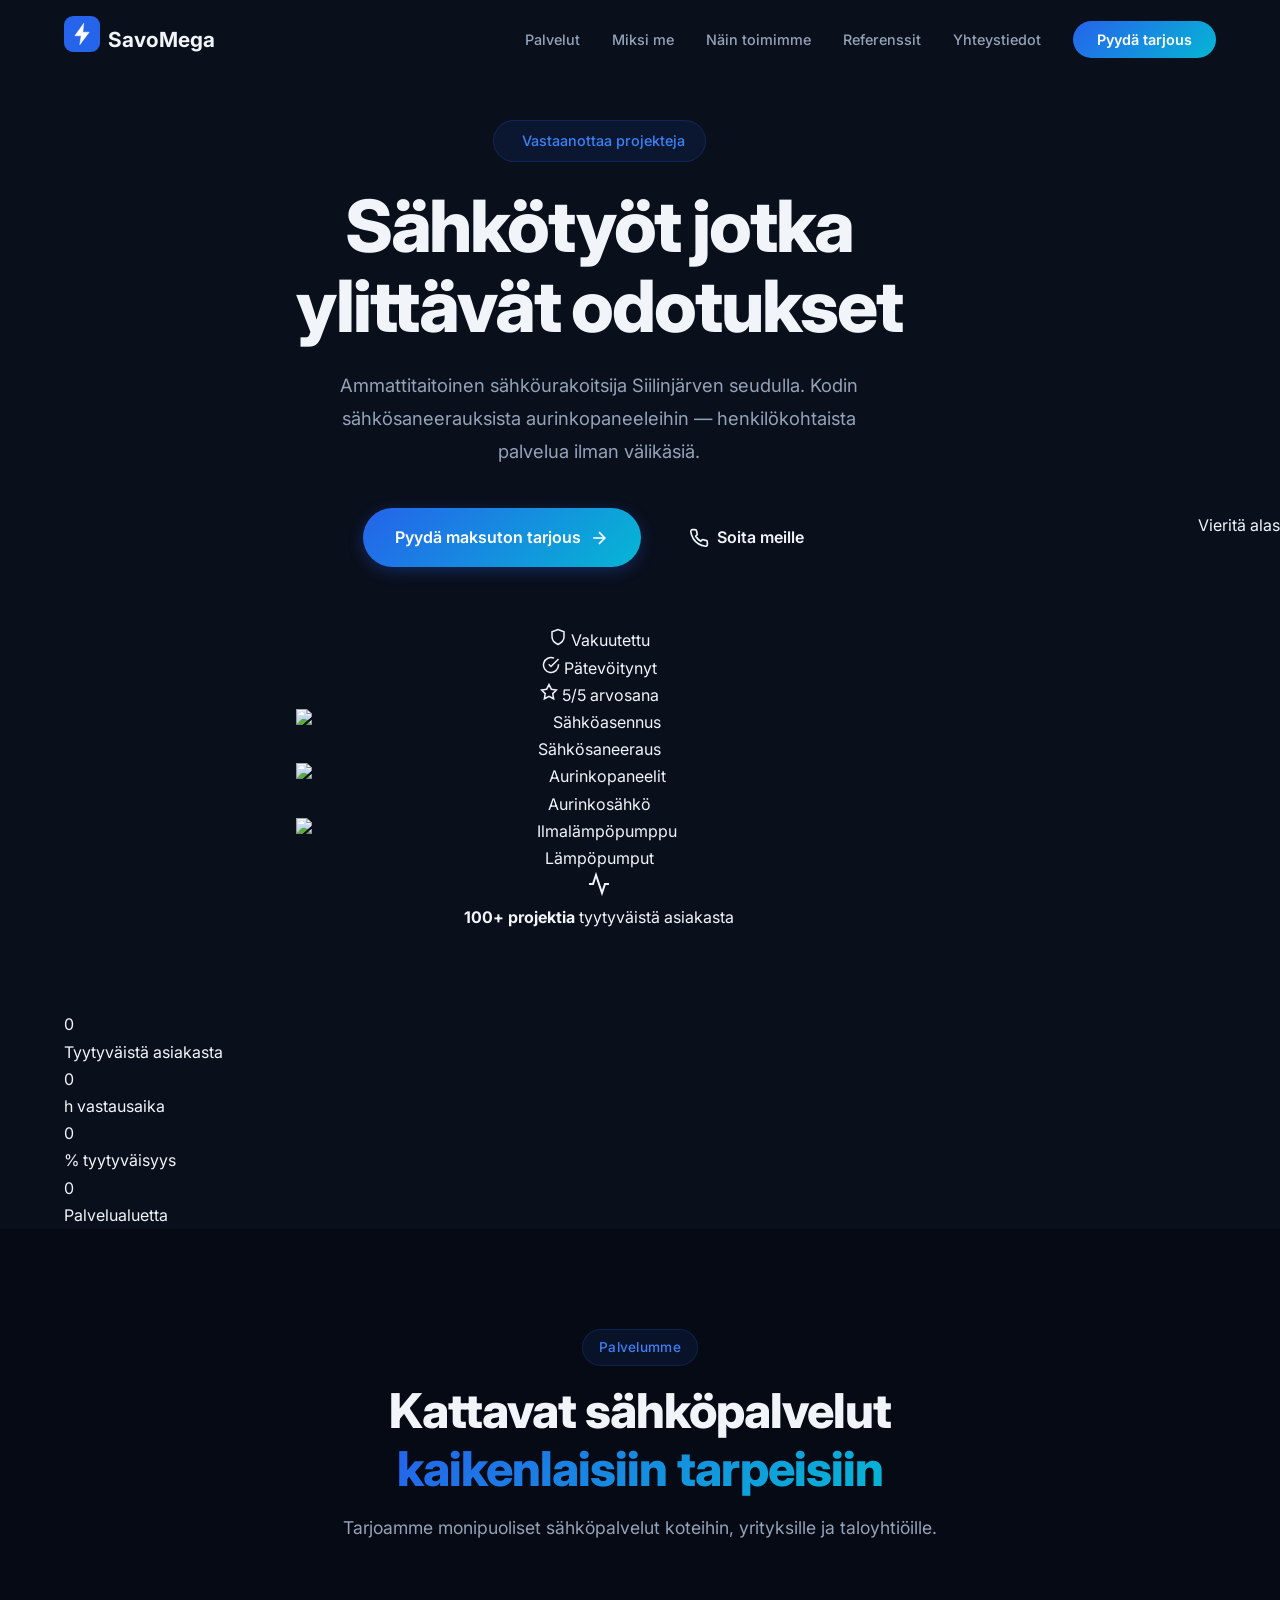
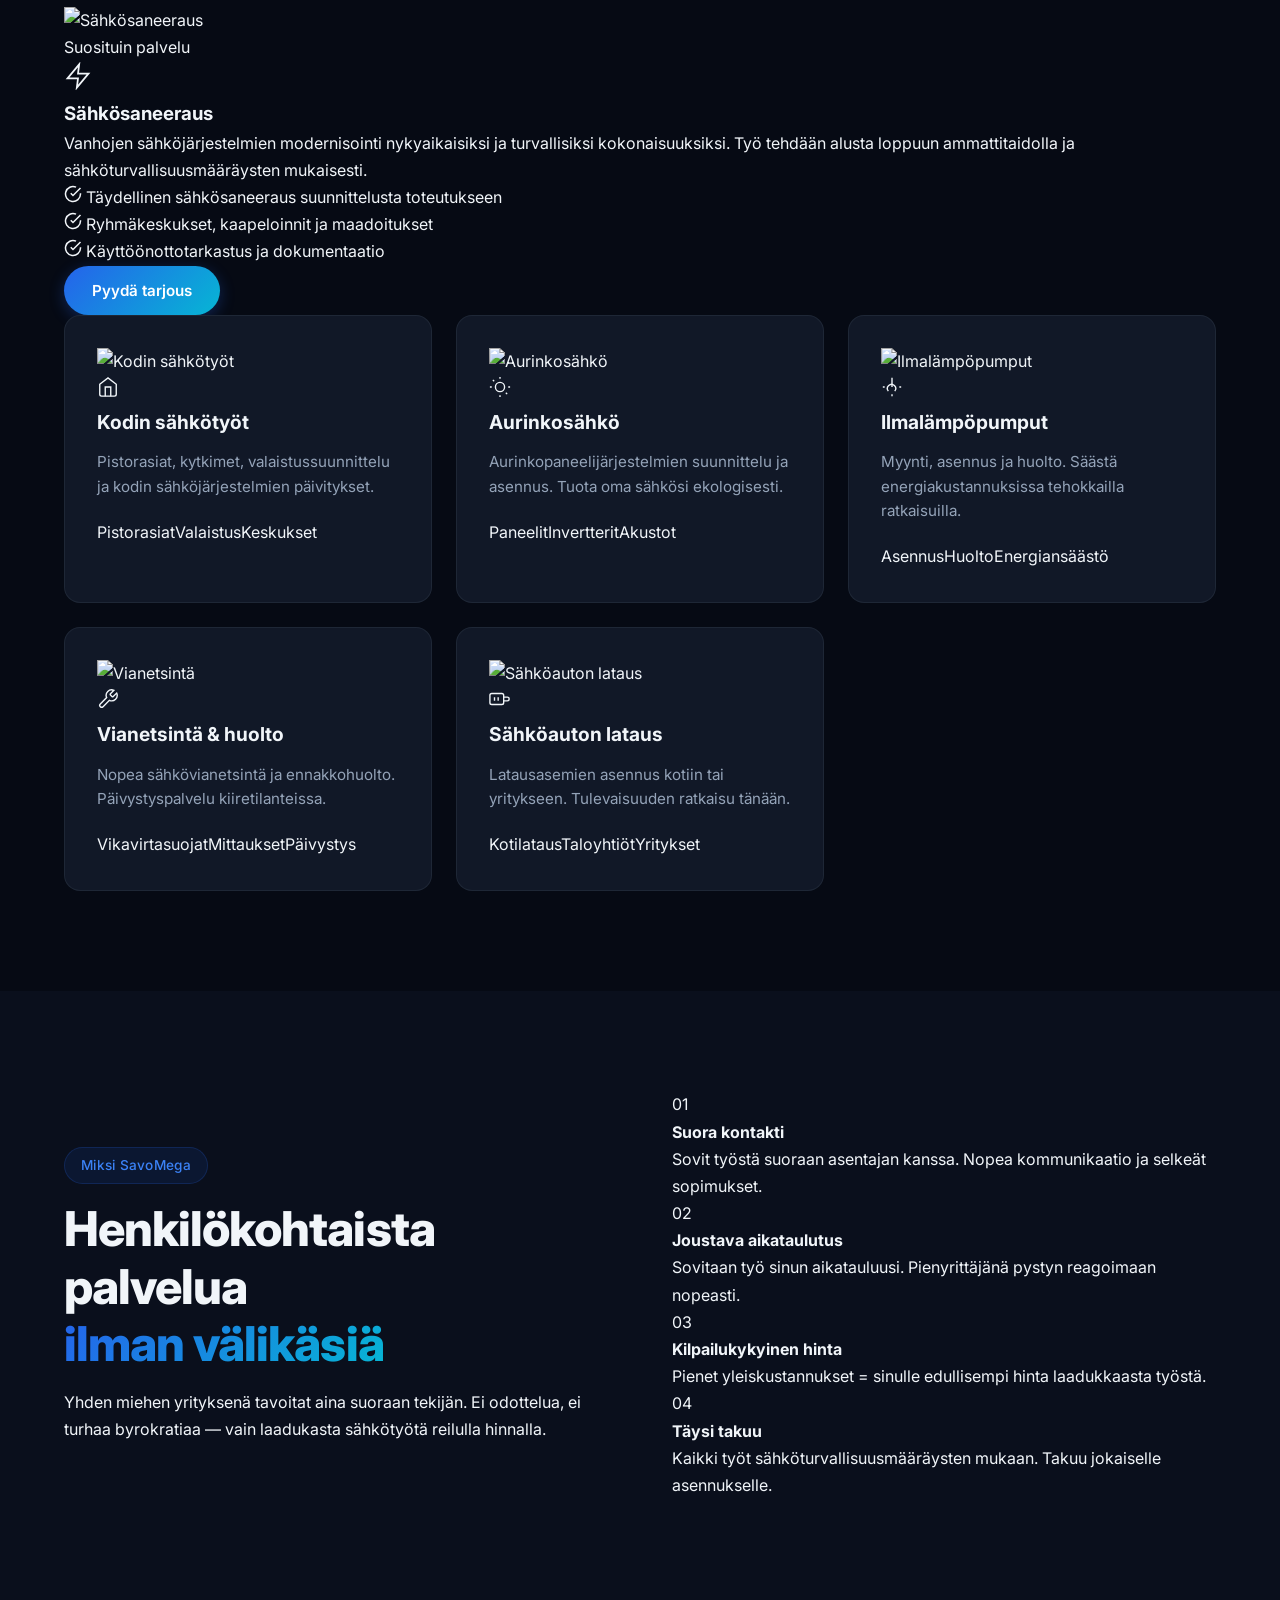
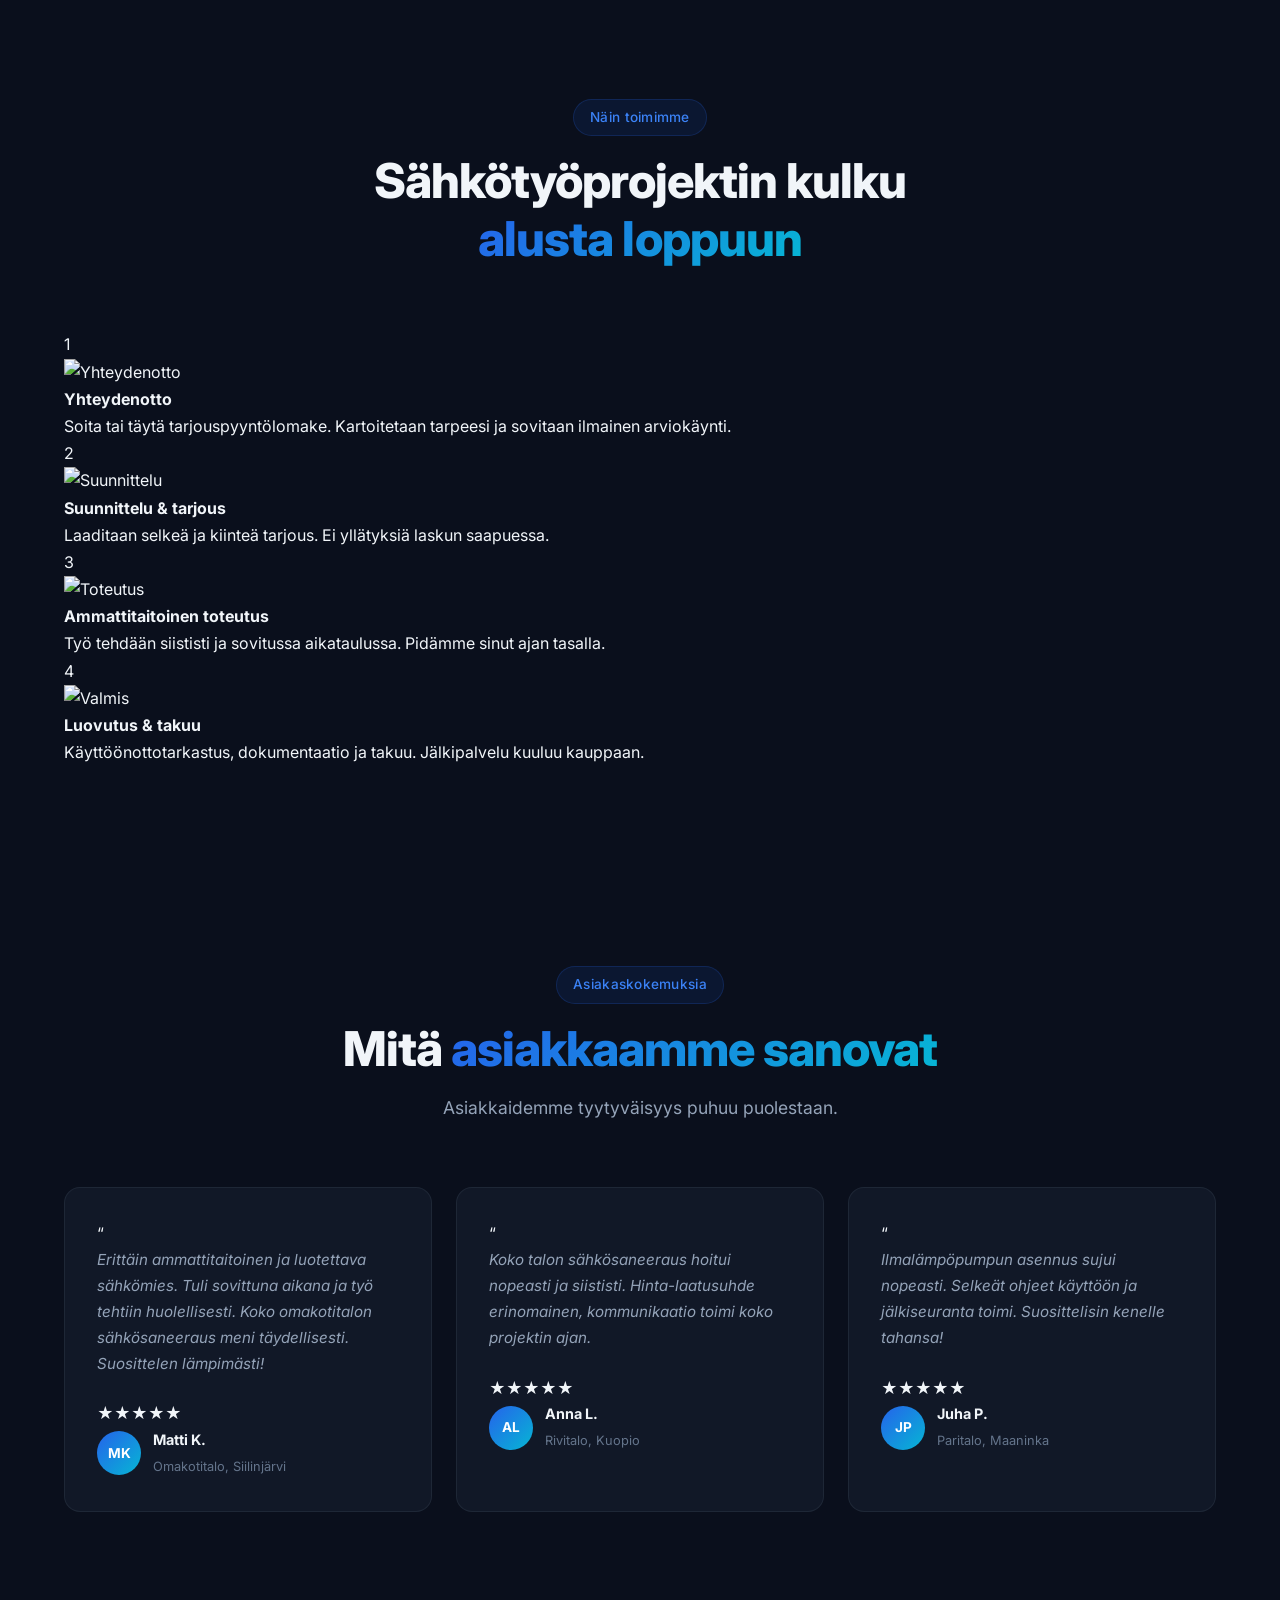
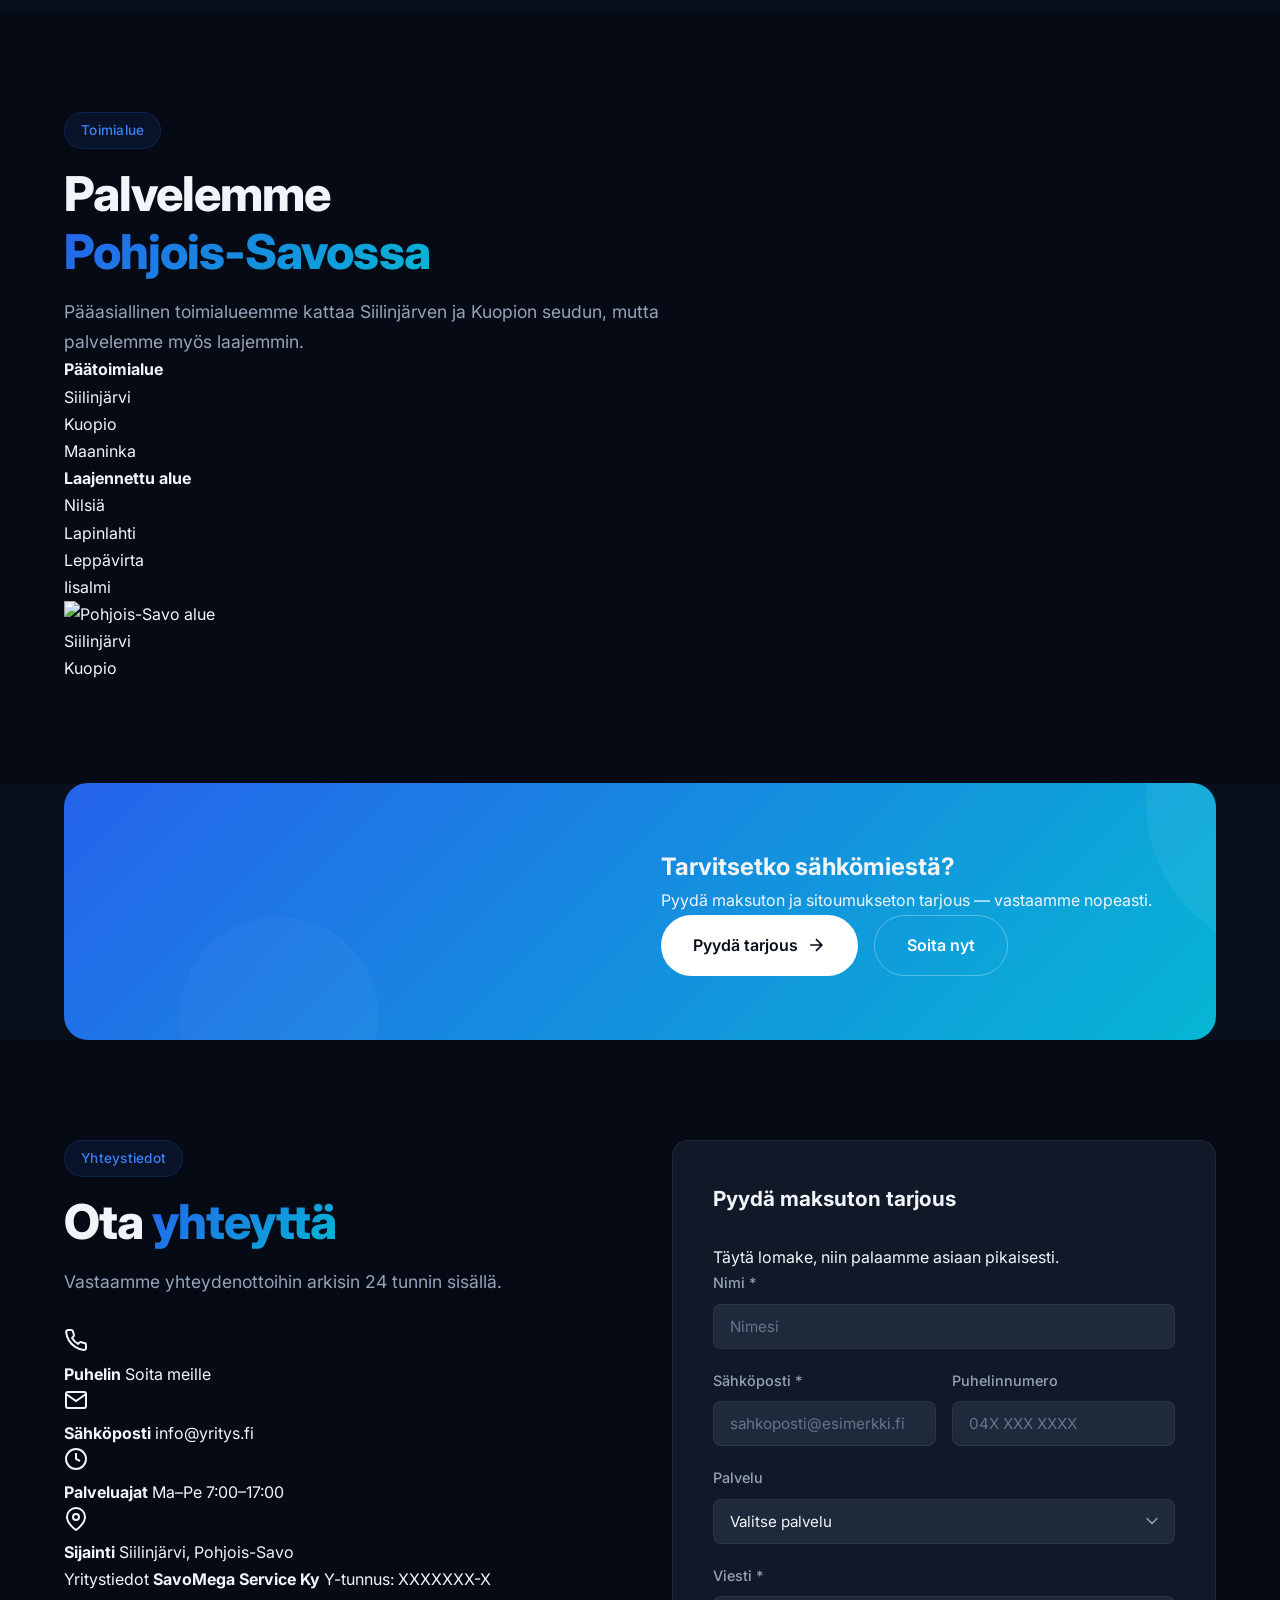
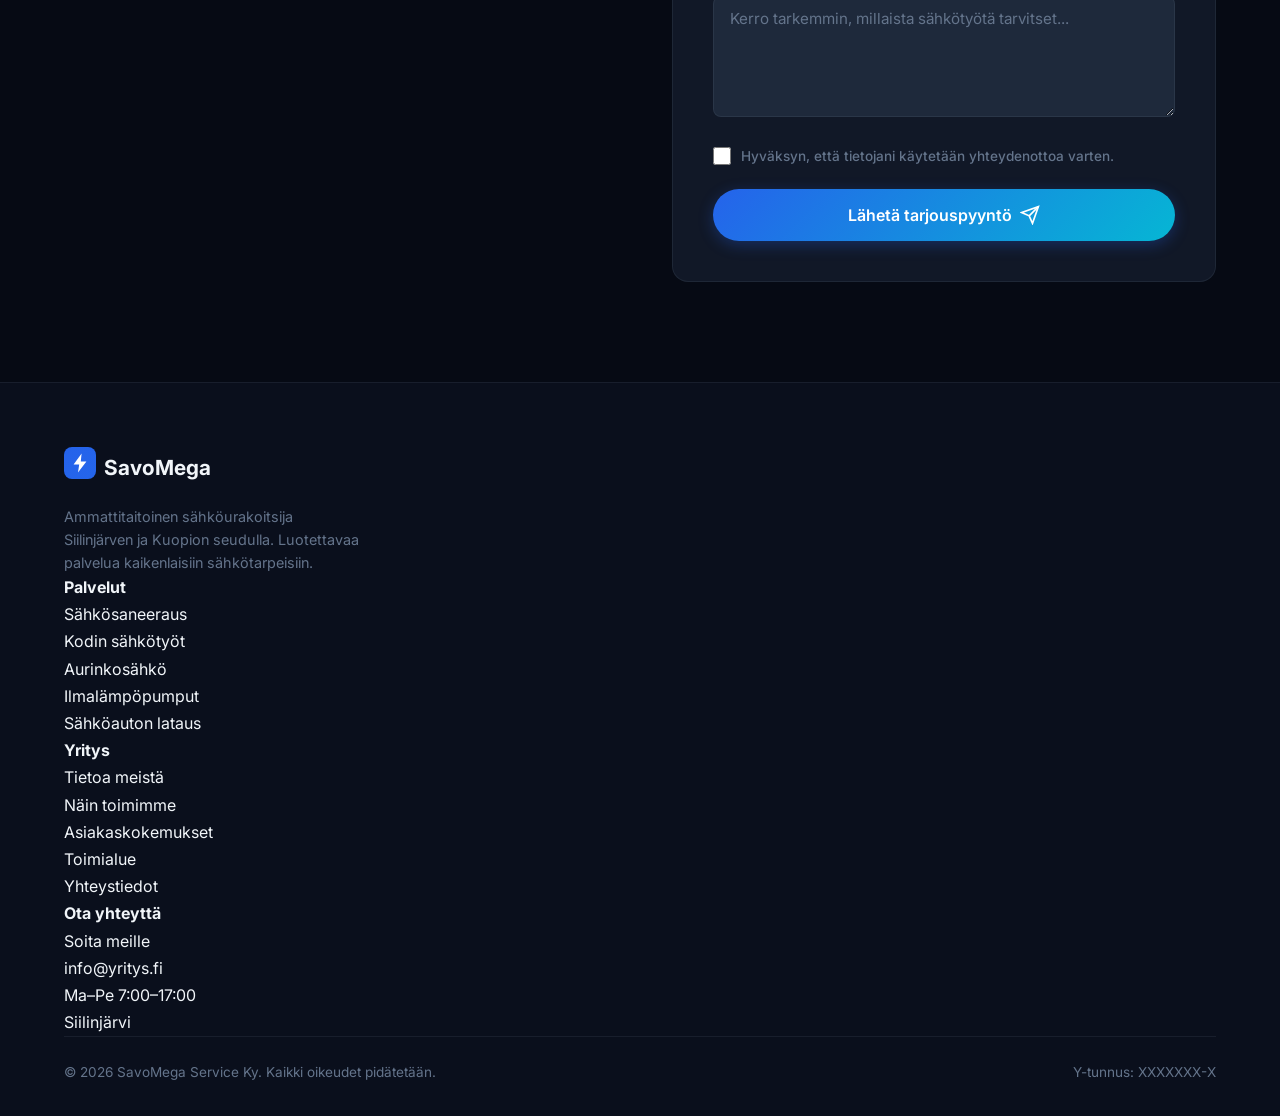
==== commit bd298da4: "fix: replace real contact details with placeholders for demo use - Email: info@savomega.fi -> info@y" ====
--- a/savomega-website/index.html
+++ b/savomega-website/index.html
@@ -12,26 +12,33 @@
     <title>SavoMega Service Ky | Sähkötyöt Siilinjärvi & Kuopio</title>
     <link rel="preconnect" href="https://fonts.googleapis.com">
     <link rel="preconnect" href="https://fonts.gstatic.com" crossorigin>
-    <link href="https://fonts.googleapis.com/css2?family=Inter:wght@300;400;500;600;700;800&display=swap" rel="stylesheet">
+    <link href="https://fonts.googleapis.com/css2?family=Space+Grotesk:wght@300;400;500;600;700&family=Inter:wght@300;400;500;600;700;800&display=swap" rel="stylesheet">
     <link rel="stylesheet" href="styles.css">
 </head>
 <body>
+    <!-- Cursor glow effect -->
+    <div class="cursor-glow" id="cursorGlow"></div>
+
     <!-- Navigation -->
     <nav class="navbar" id="navbar">
         <div class="container nav-container">
             <a href="#hero" class="logo">
-                <span class="logo-icon">&#9889;</span>
-                <span class="logo-text">Savo<span class="logo-highlight">Mega</span></span>
+                <div class="logo-mark">
+                    <svg width="36" height="36" viewBox="0 0 40 40" fill="none">
+                        <rect width="40" height="40" rx="10" fill="url(#logoGrad)"/>
+                        <path d="M22 8L12 22h7l-1.5 10L28 18h-7L22 8z" fill="white" stroke="white" stroke-width="0.5" stroke-linejoin="round"/>
+                        <defs><linearGradient id="logoGrad" x1="0" y1="0" x2="40" y2="40"><stop stop-color="#2563eb"/><stop offset="1" stop-color="#06b6d4"/></linearGradient></defs>
+                    </svg>
+                </div>
+                <span class="logo-text">SavoMega</span>
             </a>
             <button class="nav-toggle" id="navToggle" aria-label="Avaa valikko">
-                <span></span>
-                <span></span>
-                <span></span>
+                <span></span><span></span><span></span>
             </button>
             <ul class="nav-links" id="navLinks">
                 <li><a href="#palvelut">Palvelut</a></li>
                 <li><a href="#miksi-me">Miksi me</a></li>
-                <li><a href="#toimialue">Toimialue</a></li>
+                <li><a href="#prosessi">Näin toimimme</a></li>
                 <li><a href="#referenssit">Referenssit</a></li>
                 <li><a href="#yhteystiedot">Yhteystiedot</a></li>
                 <li><a href="#tarjous" class="nav-cta">Pyydä tarjous</a></li>
@@ -39,279 +46,349 @@
         </div>
     </nav>
 
-    <!-- Hero Section -->
+    <!-- ===== HERO ===== -->
     <section class="hero" id="hero">
         <div class="hero-bg">
-            <div class="hero-particles" id="particles"></div>
-            <div class="hero-gradient"></div>
-        </div>
+            <div class="hero-image-layer">
+                <img src="https://images.pexels.com/photos/257736/pexels-photo-257736.jpeg?auto=compress&cs=tinysrgb&w=1920" alt="" class="hero-bg-img" loading="eager">
+            </div>
+            <div class="hero-overlay"></div>
+            <div class="hero-grid-lines"></div>
+            <canvas id="electricCanvas" class="hero-canvas"></canvas>
+        </div>
+
         <div class="container hero-content">
-            <div class="hero-badge">
-                <span class="badge-dot"></span>
-                Ammattitaitoinen sähköurakoitsija
-            </div>
-            <h1 class="hero-title">
-                Luotettavat <span class="text-gradient">sähkötyöt</span><br>
-                Siilinjärven seudulla
-            </h1>
-            <p class="hero-subtitle">
-                SavoMega Service Ky tarjoaa monipuoliset sähköasennuspalvelut koteihin ja yrityksille.
-                Henkilökohtaista palvelua, joustavasti ja ammattitaidolla.
-            </p>
-            <div class="hero-actions">
-                <a href="#tarjous" class="btn btn-primary btn-lg">
-                    <span>Pyydä maksuton tarjous</span>
-                    <svg width="20" height="20" viewBox="0 0 24 24" fill="none" stroke="currentColor" stroke-width="2" stroke-linecap="round" stroke-linejoin="round"><path d="M5 12h14M12 5l7 7-7 7"/></svg>
-                </a>
-                <a href="tel:+358XXXXXXXXX" class="btn btn-outline btn-lg">
-                    <svg width="20" height="20" viewBox="0 0 24 24" fill="none" stroke="currentColor" stroke-width="2" stroke-linecap="round" stroke-linejoin="round"><path d="M22 16.92v3a2 2 0 0 1-2.18 2 19.79 19.79 0 0 1-8.63-3.07 19.5 19.5 0 0 1-6-6 19.79 19.79 0 0 1-3.07-8.67A2 2 0 0 1 4.11 2h3a2 2 0 0 1 2 1.72c.127.96.361 1.903.7 2.81a2 2 0 0 1-.45 2.11L8.09 9.91a16 16 0 0 0 6 6l1.27-1.27a2 2 0 0 1 2.11-.45c.907.339 1.85.573 2.81.7A2 2 0 0 1 22 16.92z"/></svg>
-                    <span>Soita meille</span>
-                </a>
-            </div>
-            <div class="hero-stats">
-                <div class="stat">
-                    <span class="stat-number" data-target="100">0</span><span class="stat-suffix">%</span>
-                    <span class="stat-label">Asiakastyytyväisyys</span>
-                </div>
-                <div class="stat-divider"></div>
-                <div class="stat">
-                    <span class="stat-number" data-target="24">0</span><span class="stat-suffix">h</span>
-                    <span class="stat-label">Nopea reagointi</span>
-                </div>
-                <div class="stat-divider"></div>
-                <div class="stat">
-                    <span class="stat-number" data-target="100">0</span><span class="stat-suffix">+</span>
-                    <span class="stat-label">Tyytyväistä asiakasta</span>
-                </div>
-            </div>
-        </div>
-        <div class="hero-scroll">
-            <a href="#palvelut" aria-label="Vieritä alas">
-                <div class="scroll-indicator">
-                    <div class="scroll-dot"></div>
-                </div>
-            </a>
-        </div>
-    </section>
-
-    <!-- Services Section -->
+            <div class="hero-left">
+                <div class="hero-badge">
+                    <span class="badge-pulse"></span>
+                    Vastaanottaa projekteja
+                </div>
+                <h1 class="hero-title">
+                    Sähkötyöt jotka<br>
+                    <span class="hero-title-accent">ylittävät odotukset</span>
+                </h1>
+                <p class="hero-subtitle">
+                    Ammattitaitoinen sähköurakoitsija Siilinjärven seudulla. Kodin sähkösaneerauksista aurinkopaneeleihin
+                    &mdash; henkilökohtaista palvelua ilman välikäsiä.
+                </p>
+                <div class="hero-actions">
+                    <a href="#tarjous" class="btn btn-primary btn-lg">
+                        <span>Pyydä maksuton tarjous</span>
+                        <svg width="20" height="20" viewBox="0 0 24 24" fill="none" stroke="currentColor" stroke-width="2"><path d="M5 12h14M12 5l7 7-7 7"/></svg>
+                    </a>
+                    <a href="tel:+358XXXXXXXXX" class="btn btn-glass btn-lg">
+                        <svg width="20" height="20" viewBox="0 0 24 24" fill="none" stroke="currentColor" stroke-width="2"><path d="M22 16.92v3a2 2 0 0 1-2.18 2 19.79 19.79 0 0 1-8.63-3.07 19.5 19.5 0 0 1-6-6 19.79 19.79 0 0 1-3.07-8.67A2 2 0 0 1 4.11 2h3a2 2 0 0 1 2 1.72c.127.96.361 1.903.7 2.81a2 2 0 0 1-.45 2.11L8.09 9.91a16 16 0 0 0 6 6l1.27-1.27a2 2 0 0 1 2.11-.45c.907.339 1.85.573 2.81.7A2 2 0 0 1 22 16.92z"/></svg>
+                        <span>Soita meille</span>
+                    </a>
+                </div>
+                <!-- Trust bar -->
+                <div class="hero-trust">
+                    <div class="trust-item">
+                        <svg width="18" height="18" viewBox="0 0 24 24" fill="none" stroke="currentColor" stroke-width="2"><path d="M12 22s8-4 8-10V5l-8-3-8 3v7c0 6 8 10 8 10z"/></svg>
+                        <span>Vakuutettu</span>
+                    </div>
+                    <div class="trust-divider"></div>
+                    <div class="trust-item">
+                        <svg width="18" height="18" viewBox="0 0 24 24" fill="none" stroke="currentColor" stroke-width="2"><path d="M22 11.08V12a10 10 0 1 1-5.93-9.14"/><polyline points="22 4 12 14.01 9 11.01"/></svg>
+                        <span>Pätevöitynyt</span>
+                    </div>
+                    <div class="trust-divider"></div>
+                    <div class="trust-item">
+                        <svg width="18" height="18" viewBox="0 0 24 24" fill="none" stroke="currentColor" stroke-width="2"><path d="M12 2l3.09 6.26L22 9.27l-5 4.87 1.18 6.88L12 17.77l-6.18 3.25L7 14.14 2 9.27l6.91-1.01L12 2z"/></svg>
+                        <span>5/5 arvosana</span>
+                    </div>
+                </div>
+            </div>
+
+            <div class="hero-right">
+                <div class="hero-showcase">
+                    <div class="showcase-card showcase-main">
+                        <img src="https://images.pexels.com/photos/257736/pexels-photo-257736.jpeg?auto=compress&cs=tinysrgb&w=600" alt="Sähköasennus" loading="eager">
+                        <div class="showcase-overlay">
+                            <span class="showcase-tag">Sähkösaneeraus</span>
+                        </div>
+                    </div>
+                    <div class="showcase-card showcase-float-1">
+                        <img src="https://images.pexels.com/photos/356036/pexels-photo-356036.jpeg?auto=compress&cs=tinysrgb&w=400&q=80" alt="Aurinkopaneelit" loading="eager">
+                        <div class="showcase-overlay">
+                            <span class="showcase-tag">Aurinkosähkö</span>
+                        </div>
+                    </div>
+                    <div class="showcase-card showcase-float-2">
+                        <img src="https://images.pexels.com/photos/17842832/pexels-photo-17842832.jpeg?auto=compress&cs=tinysrgb&w=400" alt="Ilmalämpöpumppu" loading="eager">
+                        <div class="showcase-overlay">
+                            <span class="showcase-tag">Lämpöpumput</span>
+                        </div>
+                    </div>
+                    <!-- Floating stats card -->
+                    <div class="showcase-stat-card">
+                        <div class="stat-card-icon">
+                            <svg width="24" height="24" viewBox="0 0 24 24" fill="none" stroke="currentColor" stroke-width="2"><polyline points="22 12 18 12 15 21 9 3 6 12 2 12"/></svg>
+                        </div>
+                        <div>
+                            <strong>100+ projektia</strong>
+                            <span>tyytyväistä asiakasta</span>
+                        </div>
+                    </div>
+                </div>
+            </div>
+        </div>
+
+        <div class="hero-scroll-indicator">
+            <div class="scroll-line"></div>
+            <span>Vieritä alas</span>
+        </div>
+    </section>
+
+    <!-- ===== LOGO / TRUST BAR ===== -->
+    <section class="trust-bar-section">
+        <div class="container">
+            <div class="trust-bar-inner">
+                <div class="trust-bar-item">
+                    <div class="trust-bar-number" data-target="100">0</div>
+                    <div class="trust-bar-label">Tyytyväistä asiakasta</div>
+                </div>
+                <div class="trust-bar-divider"></div>
+                <div class="trust-bar-item">
+                    <div class="trust-bar-number" data-target="24">0</div>
+                    <div class="trust-bar-label">h vastausaika</div>
+                </div>
+                <div class="trust-bar-divider"></div>
+                <div class="trust-bar-item">
+                    <div class="trust-bar-number" data-target="100">0</div>
+                    <div class="trust-bar-label">% tyytyväisyys</div>
+                </div>
+                <div class="trust-bar-divider"></div>
+                <div class="trust-bar-item">
+                    <div class="trust-bar-number" data-target="6">0</div>
+                    <div class="trust-bar-label">Palvelualuetta</div>
+                </div>
+            </div>
+        </div>
+    </section>
+
+    <!-- ===== SERVICES ===== -->
     <section class="section services" id="palvelut">
         <div class="container">
             <div class="section-header">
                 <span class="section-tag">Palvelumme</span>
                 <h2 class="section-title">Kattavat sähköpalvelut<br><span class="text-gradient">kaikenlaisiin tarpeisiin</span></h2>
-                <p class="section-desc">Tarjoamme monipuoliset sähköpalvelut yksityisille, yrityksille ja taloyhtiöille Siilinjärven ja Kuopion alueella.</p>
-            </div>
+                <p class="section-desc">Tarjoamme monipuoliset sähköpalvelut koteihin, yrityksille ja taloyhtiöille.</p>
+            </div>
+
+            <!-- Featured service - large card -->
+            <div class="service-featured">
+                <div class="service-featured-image">
+                    <img src="https://images.pexels.com/photos/257736/pexels-photo-257736.jpeg?auto=compress&cs=tinysrgb&w=800" alt="Sähkösaneeraus">
+                    <div class="featured-badge">Suosituin palvelu</div>
+                </div>
+                <div class="service-featured-content">
+                    <div class="service-featured-icon">
+                        <svg width="28" height="28" viewBox="0 0 24 24" fill="none" stroke="currentColor" stroke-width="1.5"><path d="M13 2L3 14h9l-1 8 10-12h-9l1-8z"/></svg>
+                    </div>
+                    <h3>Sähkösaneeraus</h3>
+                    <p>Vanhojen sähköjärjestelmien modernisointi nykyaikaisiksi ja turvallisiksi kokonaisuuksiksi. Työ tehdään alusta loppuun ammattitaidolla ja sähköturvallisuusmääräysten mukaisesti.</p>
+                    <ul class="service-check-list">
+                        <li><svg width="18" height="18" viewBox="0 0 24 24" fill="none" stroke="currentColor" stroke-width="2"><path d="M22 11.08V12a10 10 0 1 1-5.93-9.14"/><polyline points="22 4 12 14.01 9 11.01"/></svg> Täydellinen sähkösaneeraus suunnittelusta toteutukseen</li>
+                        <li><svg width="18" height="18" viewBox="0 0 24 24" fill="none" stroke="currentColor" stroke-width="2"><path d="M22 11.08V12a10 10 0 1 1-5.93-9.14"/><polyline points="22 4 12 14.01 9 11.01"/></svg> Ryhmäkeskukset, kaapeloinnit ja maadoitukset</li>
+                        <li><svg width="18" height="18" viewBox="0 0 24 24" fill="none" stroke="currentColor" stroke-width="2"><path d="M22 11.08V12a10 10 0 1 1-5.93-9.14"/><polyline points="22 4 12 14.01 9 11.01"/></svg> Käyttöönottotarkastus ja dokumentaatio</li>
+                    </ul>
+                    <a href="#tarjous" class="btn btn-primary">Pyydä tarjous</a>
+                </div>
+            </div>
+
+            <!-- Service grid -->
             <div class="services-grid">
-                <div class="service-card" data-aos="fade-up">
-                    <div class="service-icon">
-                        <svg width="32" height="32" viewBox="0 0 24 24" fill="none" stroke="currentColor" stroke-width="1.5" stroke-linecap="round" stroke-linejoin="round"><path d="M3 9l9-7 9 7v11a2 2 0 0 1-2 2H5a2 2 0 0 1-2-2z"/><polyline points="9 22 9 12 15 12 15 22"/></svg>
-                    </div>
-                    <h3>Kodin sähkötyöt</h3>
-                    <p>Pistorasioiden ja kytkimien asennukset, valaistussuunnittelu, sähköjärjestelmien päivitykset ja kodin sähkösaneeraukset.</p>
-                    <ul class="service-features">
-                        <li>Pistorasiat ja kytkimet</li>
-                        <li>Valaistusratkaisut</li>
-                        <li>Sähkökeskusten uusiminen</li>
-                    </ul>
-                </div>
-                <div class="service-card featured" data-aos="fade-up" data-aos-delay="100">
-                    <div class="service-badge">Suosittu</div>
-                    <div class="service-icon">
-                        <svg width="32" height="32" viewBox="0 0 24 24" fill="none" stroke="currentColor" stroke-width="1.5" stroke-linecap="round" stroke-linejoin="round"><path d="M13 2L3 14h9l-1 8 10-12h-9l1-8z"/></svg>
-                    </div>
-                    <h3>Sähkösaneeraus</h3>
-                    <p>Vanhojen sähköjärjestelmien modernisointi nykyaikaisiksi ja turvallisiksi. Noudatamme kaikissa töissä voimassa olevia sähköturvallisuusmääräyksiä.</p>
-                    <ul class="service-features">
-                        <li>Täydellinen sähkösaneeraus</li>
-                        <li>Ryhmäkeskusten uusiminen</li>
-                        <li>Maadoitusjärjestelmät</li>
-                    </ul>
-                </div>
-                <div class="service-card" data-aos="fade-up" data-aos-delay="200">
-                    <div class="service-icon">
-                        <svg width="32" height="32" viewBox="0 0 24 24" fill="none" stroke="currentColor" stroke-width="1.5" stroke-linecap="round" stroke-linejoin="round"><rect x="2" y="3" width="20" height="14" rx="2" ry="2"/><line x1="8" y1="21" x2="16" y2="21"/><line x1="12" y1="17" x2="12" y2="21"/></svg>
-                    </div>
-                    <h3>Ilmalämpöpumput</h3>
-                    <p>Ilmalämpöpumppujen myynti, asennus ja huolto. Säästä energiakustannuksissa tehokkailla lämpöpumppuratkaisuilla.</p>
-                    <ul class="service-features">
-                        <li>Asennuspalvelu</li>
-                        <li>Huolto ja korjaus</li>
-                        <li>Energiatehokkuusneuvonta</li>
-                    </ul>
-                </div>
-                <div class="service-card" data-aos="fade-up" data-aos-delay="300">
-                    <div class="service-icon">
-                        <svg width="32" height="32" viewBox="0 0 24 24" fill="none" stroke="currentColor" stroke-width="1.5" stroke-linecap="round" stroke-linejoin="round"><circle cx="12" cy="12" r="5"/><line x1="12" y1="1" x2="12" y2="3"/><line x1="12" y1="21" x2="12" y2="23"/><line x1="4.22" y1="4.22" x2="5.64" y2="5.64"/><line x1="18.36" y1="18.36" x2="19.78" y2="19.78"/><line x1="1" y1="12" x2="3" y2="12"/><line x1="21" y1="12" x2="23" y2="12"/><line x1="4.22" y1="19.78" x2="5.64" y2="18.36"/><line x1="18.36" y1="5.64" x2="19.78" y2="4.22"/></svg>
-                    </div>
-                    <h3>Aurinkosähkö</h3>
-                    <p>Aurinkopaneelijärjestelmien suunnittelu ja asennus. Tuota oma sähkösi ja pienennä sähkölaskuasi kestävällä tavalla.</p>
-                    <ul class="service-features">
-                        <li>Järjestelmäsuunnittelu</li>
-                        <li>Paneeliasennus</li>
-                        <li>Invertterit ja akustot</li>
-                    </ul>
-                </div>
-                <div class="service-card" data-aos="fade-up" data-aos-delay="400">
-                    <div class="service-icon">
-                        <svg width="32" height="32" viewBox="0 0 24 24" fill="none" stroke="currentColor" stroke-width="1.5" stroke-linecap="round" stroke-linejoin="round"><path d="M14.7 6.3a1 1 0 0 0 0 1.4l1.6 1.6a1 1 0 0 0 1.4 0l3.77-3.77a6 6 0 0 1-7.94 7.94l-6.91 6.91a2.12 2.12 0 0 1-3-3l6.91-6.91a6 6 0 0 1 7.94-7.94l-3.76 3.76z"/></svg>
-                    </div>
-                    <h3>Vianetsintä & huolto</h3>
-                    <p>Nopea ja tehokas sähkövianetsintä sekä sähköjärjestelmien huoltopalvelut. Päivystyspalvelu kiireellisissä tilanteissa.</p>
-                    <ul class="service-features">
-                        <li>Vikavirtasuojien testaus</li>
-                        <li>Sähkömittaukset</li>
-                        <li>Ennakkohuolto</li>
-                    </ul>
-                </div>
-                <div class="service-card" data-aos="fade-up" data-aos-delay="500">
-                    <div class="service-icon">
-                        <svg width="32" height="32" viewBox="0 0 24 24" fill="none" stroke="currentColor" stroke-width="1.5" stroke-linecap="round" stroke-linejoin="round"><rect x="1" y="6" width="22" height="12" rx="2"/><line x1="6" y1="10" x2="6" y2="14"/><line x1="18" y1="10" x2="18" y2="14"/></svg>
-                    </div>
-                    <h3>Sähköautojen lataus</h3>
-                    <p>Sähköautojen latausasemien asennus kotiin tai yrityksen tiloihin. Valmistaudu sähköautojen aikakauteen.</p>
-                    <ul class="service-features">
-                        <li>Kotilatausasemat</li>
-                        <li>Taloyhtiöiden latausratkaisut</li>
-                        <li>Latausinfran suunnittelu</li>
-                    </ul>
-                </div>
-            </div>
-        </div>
-    </section>
-
-    <!-- Why Choose Us -->
+                <div class="service-card">
+                    <div class="service-card-img">
+                        <img src="https://images.pexels.com/photos/28950842/pexels-photo-28950842.jpeg?auto=compress&cs=tinysrgb&w=500" alt="Kodin sähkötyöt">
+                    </div>
+                    <div class="service-card-body">
+                        <div class="service-icon-sm">
+                            <svg width="22" height="22" viewBox="0 0 24 24" fill="none" stroke="currentColor" stroke-width="1.5"><path d="M3 9l9-7 9 7v11a2 2 0 0 1-2 2H5a2 2 0 0 1-2-2z"/><polyline points="9 22 9 12 15 12 15 22"/></svg>
+                        </div>
+                        <h3>Kodin sähkötyöt</h3>
+                        <p>Pistorasiat, kytkimet, valaistussuunnittelu ja kodin sähköjärjestelmien päivitykset.</p>
+                        <div class="service-tags">
+                            <span>Pistorasiat</span><span>Valaistus</span><span>Keskukset</span>
+                        </div>
+                    </div>
+                </div>
+
+                <div class="service-card">
+                    <div class="service-card-img">
+                        <img src="https://images.pexels.com/photos/356036/pexels-photo-356036.jpeg?auto=compress&cs=tinysrgb&w=500&q=80" alt="Aurinkosähkö">
+                    </div>
+                    <div class="service-card-body">
+                        <div class="service-icon-sm">
+                            <svg width="22" height="22" viewBox="0 0 24 24" fill="none" stroke="currentColor" stroke-width="1.5"><circle cx="12" cy="12" r="5"/><line x1="12" y1="1" x2="12" y2="3"/><line x1="12" y1="21" x2="12" y2="23"/><line x1="4.22" y1="4.22" x2="5.64" y2="5.64"/><line x1="18.36" y1="18.36" x2="19.78" y2="19.78"/><line x1="1" y1="12" x2="3" y2="12"/><line x1="21" y1="12" x2="23" y2="12"/></svg>
+                        </div>
+                        <h3>Aurinkosähkö</h3>
+                        <p>Aurinkopaneelijärjestelmien suunnittelu ja asennus. Tuota oma sähkösi ekologisesti.</p>
+                        <div class="service-tags">
+                            <span>Paneelit</span><span>Invertterit</span><span>Akustot</span>
+                        </div>
+                    </div>
+                </div>
+
+                <div class="service-card">
+                    <div class="service-card-img">
+                        <img src="https://images.pexels.com/photos/5463576/pexels-photo-5463576.jpeg?auto=compress&cs=tinysrgb&w=500" alt="Ilmalämpöpumput">
+                    </div>
+                    <div class="service-card-body">
+                        <div class="service-icon-sm">
+                            <svg width="22" height="22" viewBox="0 0 24 24" fill="none" stroke="currentColor" stroke-width="1.5"><path d="M8 16.5a4.5 4.5 0 1 1 7 0"/><line x1="12" y1="12" x2="12" y2="2"/><path d="M12 22v-2"/><path d="M4 12H2"/><path d="M22 12h-2"/></svg>
+                        </div>
+                        <h3>Ilmalämpöpumput</h3>
+                        <p>Myynti, asennus ja huolto. Säästä energiakustannuksissa tehokkailla ratkaisuilla.</p>
+                        <div class="service-tags">
+                            <span>Asennus</span><span>Huolto</span><span>Energiansäästö</span>
+                        </div>
+                    </div>
+                </div>
+
+                <div class="service-card">
+                    <div class="service-card-img">
+                        <img src="https://images.pexels.com/photos/27928762/pexels-photo-27928762.jpeg?auto=compress&cs=tinysrgb&w=500" alt="Vianetsintä">
+                    </div>
+                    <div class="service-card-body">
+                        <div class="service-icon-sm">
+                            <svg width="22" height="22" viewBox="0 0 24 24" fill="none" stroke="currentColor" stroke-width="1.5"><path d="M14.7 6.3a1 1 0 0 0 0 1.4l1.6 1.6a1 1 0 0 0 1.4 0l3.77-3.77a6 6 0 0 1-7.94 7.94l-6.91 6.91a2.12 2.12 0 0 1-3-3l6.91-6.91a6 6 0 0 1 7.94-7.94l-3.76 3.76z"/></svg>
+                        </div>
+                        <h3>Vianetsintä & huolto</h3>
+                        <p>Nopea sähkövianetsintä ja ennakkohuolto. Päivystyspalvelu kiiretilanteissa.</p>
+                        <div class="service-tags">
+                            <span>Vikavirtasuojat</span><span>Mittaukset</span><span>Päivystys</span>
+                        </div>
+                    </div>
+                </div>
+
+                <div class="service-card">
+                    <div class="service-card-img">
+                        <img src="https://images.pexels.com/photos/9800000/pexels-photo-9800000.jpeg?auto=compress&cs=tinysrgb&w=500" alt="Sähköauton lataus">
+                    </div>
+                    <div class="service-card-body">
+                        <div class="service-icon-sm">
+                            <svg width="22" height="22" viewBox="0 0 24 24" fill="none" stroke="currentColor" stroke-width="1.5"><rect x="1" y="6" width="15" height="12" rx="2"/><path d="M16 10h4a2 2 0 0 1 2 2v0a2 2 0 0 1-2 2h-4"/><path d="M6 10v4"/><path d="M10 10v4"/></svg>
+                        </div>
+                        <h3>Sähköauton lataus</h3>
+                        <p>Latausasemien asennus kotiin tai yritykseen. Tulevaisuuden ratkaisu tänään.</p>
+                        <div class="service-tags">
+                            <span>Kotilataus</span><span>Taloyhtiöt</span><span>Yritykset</span>
+                        </div>
+                    </div>
+                </div>
+            </div>
+        </div>
+    </section>
+
+    <!-- ===== WHY US ===== -->
     <section class="section why-us" id="miksi-me">
+        <div class="why-us-bg">
+            <img src="https://images.pexels.com/photos/12380719/pexels-photo-12380719.jpeg?auto=compress&cs=tinysrgb&w=1920" alt="" loading="lazy">
+            <div class="why-us-bg-overlay"></div>
+        </div>
         <div class="container">
             <div class="why-us-grid">
                 <div class="why-us-content">
-                    <span class="section-tag">Miksi valita meidät</span>
-                    <h2 class="section-title">Henkilökohtaista palvelua<br><span class="text-gradient">ilman turhia välikäsiä</span></h2>
-                    <p class="section-desc">Yhden miehen yrityksenä pystyn tarjoamaan joustavan ja henkilökohtaisen palvelun. Kun soitat, tavoitat suoraan tekijän – ei välikäsiä, ei odottelua.</p>
-                    <div class="features-list">
-                        <div class="feature-item">
-                            <div class="feature-icon">
-                                <svg width="24" height="24" viewBox="0 0 24 24" fill="none" stroke="currentColor" stroke-width="2" stroke-linecap="round" stroke-linejoin="round"><path d="M22 11.08V12a10 10 0 1 1-5.93-9.14"/><polyline points="22 4 12 14.01 9 11.01"/></svg>
-                            </div>
-                            <div class="feature-text">
-                                <h4>Suora kontakti tekijään</h4>
-                                <p>Ei välikäsiä – sovit työstä suoraan asentajan kanssa. Kommunikointi on helppoa ja nopeaa.</p>
-                            </div>
-                        </div>
-                        <div class="feature-item">
-                            <div class="feature-icon">
-                                <svg width="24" height="24" viewBox="0 0 24 24" fill="none" stroke="currentColor" stroke-width="2" stroke-linecap="round" stroke-linejoin="round"><path d="M22 11.08V12a10 10 0 1 1-5.93-9.14"/><polyline points="22 4 12 14.01 9 11.01"/></svg>
-                            </div>
-                            <div class="feature-text">
-                                <h4>Joustava aikataulutus</h4>
-                                <p>Pienyrittäjänä pystyn joustamaan aikatauluissa – sovitaan työ sinun aikatauluusi sopivaksi.</p>
-                            </div>
-                        </div>
-                        <div class="feature-item">
-                            <div class="feature-icon">
-                                <svg width="24" height="24" viewBox="0 0 24 24" fill="none" stroke="currentColor" stroke-width="2" stroke-linecap="round" stroke-linejoin="round"><path d="M22 11.08V12a10 10 0 1 1-5.93-9.14"/><polyline points="22 4 12 14.01 9 11.01"/></svg>
-                            </div>
-                            <div class="feature-text">
-                                <h4>Kilpailukykyinen hinta</h4>
-                                <p>Pienet yleiskustannukset tarkoittavat sinulle edullisempaa hintaa laadukkaasta työstä.</p>
-                            </div>
-                        </div>
-                        <div class="feature-item">
-                            <div class="feature-icon">
-                                <svg width="24" height="24" viewBox="0 0 24 24" fill="none" stroke="currentColor" stroke-width="2" stroke-linecap="round" stroke-linejoin="round"><path d="M22 11.08V12a10 10 0 1 1-5.93-9.14"/><polyline points="22 4 12 14.01 9 11.01"/></svg>
-                            </div>
-                            <div class="feature-text">
-                                <h4>Takuu kaikille töille</h4>
-                                <p>Kaikki työt tehdään sähköturvallisuusmääräysten mukaisesti ja takuulla.</p>
-                            </div>
-                        </div>
-                    </div>
-                </div>
-                <div class="why-us-visual">
-                    <div class="visual-card">
-                        <div class="visual-card-inner">
-                            <div class="visual-icon-large">&#9889;</div>
-                            <div class="visual-stats">
-                                <div class="visual-stat">
-                                    <span class="visual-stat-number">Y-tunnus</span>
-                                    <span class="visual-stat-label">2870399-8</span>
-                                </div>
-                                <div class="visual-stat">
-                                    <span class="visual-stat-number">Siilinjärvi</span>
-                                    <span class="visual-stat-label">Pohjois-Savo</span>
-                                </div>
-                            </div>
-                            <div class="trust-badges">
-                                <div class="trust-badge">
-                                    <svg width="20" height="20" viewBox="0 0 24 24" fill="none" stroke="currentColor" stroke-width="2"><path d="M12 22s8-4 8-10V5l-8-3-8 3v7c0 6 8 10 8 10z"/></svg>
-                                    <span>Vakuutettu</span>
-                                </div>
-                                <div class="trust-badge">
-                                    <svg width="20" height="20" viewBox="0 0 24 24" fill="none" stroke="currentColor" stroke-width="2"><path d="M22 11.08V12a10 10 0 1 1-5.93-9.14"/><polyline points="22 4 12 14.01 9 11.01"/></svg>
-                                    <span>Pätevä</span>
-                                </div>
-                                <div class="trust-badge">
-                                    <svg width="20" height="20" viewBox="0 0 24 24" fill="none" stroke="currentColor" stroke-width="2"><path d="M12 2l3.09 6.26L22 9.27l-5 4.87 1.18 6.88L12 17.77l-6.18 3.25L7 14.14 2 9.27l6.91-1.01L12 2z"/></svg>
-                                    <span>Luotettava</span>
-                                </div>
-                            </div>
-                        </div>
-                    </div>
-                </div>
-            </div>
-        </div>
-    </section>
-
-    <!-- Service Area -->
-    <section class="section service-area" id="toimialue">
+                    <span class="section-tag section-tag-light">Miksi SavoMega</span>
+                    <h2 class="section-title section-title-white">Henkilökohtaista palvelua<br><span class="text-gradient">ilman välikäsiä</span></h2>
+                    <p class="why-us-desc">Yhden miehen yrityksenä tavoitat aina suoraan tekijän. Ei odottelua, ei turhaa byrokratiaa &mdash; vain laadukasta sähkötyötä reilulla hinnalla.</p>
+                </div>
+                <div class="why-us-cards">
+                    <div class="why-card">
+                        <div class="why-card-number">01</div>
+                        <h4>Suora kontakti</h4>
+                        <p>Sovit työstä suoraan asentajan kanssa. Nopea kommunikaatio ja selkeät sopimukset.</p>
+                    </div>
+                    <div class="why-card">
+                        <div class="why-card-number">02</div>
+                        <h4>Joustava aikataulutus</h4>
+                        <p>Sovitaan työ sinun aikatauluusi. Pienyrittäjänä pystyn reagoimaan nopeasti.</p>
+                    </div>
+                    <div class="why-card">
+                        <div class="why-card-number">03</div>
+                        <h4>Kilpailukykyinen hinta</h4>
+                        <p>Pienet yleiskustannukset = sinulle edullisempi hinta laadukkaasta työstä.</p>
+                    </div>
+                    <div class="why-card">
+                        <div class="why-card-number">04</div>
+                        <h4>Täysi takuu</h4>
+                        <p>Kaikki työt sähköturvallisuusmääräysten mukaan. Takuu jokaiselle asennukselle.</p>
+                    </div>
+                </div>
+            </div>
+        </div>
+    </section>
+
+    <!-- ===== PROCESS ===== -->
+    <section class="section process" id="prosessi">
         <div class="container">
             <div class="section-header">
-                <span class="section-tag">Toimialue</span>
-                <h2 class="section-title">Palvelemme <span class="text-gradient">Pohjois-Savossa</span></h2>
-                <p class="section-desc">Pääasiallinen toimialueemme kattaa Siilinjärven ja Kuopion seudun, mutta palvelemme myös laajemmin Pohjois-Savon alueella.</p>
-            </div>
-            <div class="area-grid">
-                <div class="area-card primary-area">
-                    <div class="area-icon">
-                        <svg width="24" height="24" viewBox="0 0 24 24" fill="none" stroke="currentColor" stroke-width="2" stroke-linecap="round" stroke-linejoin="round"><path d="M21 10c0 7-9 13-9 13s-9-6-9-13a9 9 0 0 1 18 0z"/><circle cx="12" cy="10" r="3"/></svg>
-                    </div>
-                    <h3>Päätoimialue</h3>
-                    <div class="area-tags">
-                        <span class="area-tag">Siilinjärvi</span>
-                        <span class="area-tag">Kuopio</span>
-                        <span class="area-tag">Maaninka</span>
-                    </div>
-                </div>
-                <div class="area-card">
-                    <div class="area-icon">
-                        <svg width="24" height="24" viewBox="0 0 24 24" fill="none" stroke="currentColor" stroke-width="2" stroke-linecap="round" stroke-linejoin="round"><circle cx="12" cy="12" r="10"/><line x1="2" y1="12" x2="22" y2="12"/><path d="M12 2a15.3 15.3 0 0 1 4 10 15.3 15.3 0 0 1-4 10 15.3 15.3 0 0 1-4-10 15.3 15.3 0 0 1 4-10z"/></svg>
-                    </div>
-                    <h3>Laajennettu alue</h3>
-                    <div class="area-tags">
-                        <span class="area-tag">Nilsiä</span>
-                        <span class="area-tag">Lapinlahti</span>
-                        <span class="area-tag">Leppävirta</span>
-                        <span class="area-tag">Suonenjoki</span>
-                        <span class="area-tag">Iisalmi</span>
-                    </div>
-                </div>
-            </div>
-        </div>
-    </section>
-
-    <!-- Testimonials / References -->
+                <span class="section-tag">Näin toimimme</span>
+                <h2 class="section-title">Sähkötyöprojektin kulku<br><span class="text-gradient">alusta loppuun</span></h2>
+            </div>
+            <div class="process-timeline">
+                <div class="process-line"></div>
+                <div class="process-step">
+                    <div class="process-dot">1</div>
+                    <div class="process-card">
+                        <img src="https://images.pexels.com/photos/3183150/pexels-photo-3183150.jpeg?auto=compress&cs=tinysrgb&w=400" alt="Yhteydenotto" loading="lazy">
+                        <div class="process-card-body">
+                            <h4>Yhteydenotto</h4>
+                            <p>Soita tai täytä tarjouspyyntölomake. Kartoitetaan tarpeesi ja sovitaan ilmainen arviokäynti.</p>
+                        </div>
+                    </div>
+                </div>
+                <div class="process-step">
+                    <div class="process-dot">2</div>
+                    <div class="process-card">
+                        <img src="https://images.pexels.com/photos/416405/pexels-photo-416405.jpeg?auto=compress&cs=tinysrgb&w=400" alt="Suunnittelu" loading="lazy">
+                        <div class="process-card-body">
+                            <h4>Suunnittelu & tarjous</h4>
+                            <p>Laaditaan selkeä ja kiinteä tarjous. Ei yllätyksiä laskun saapuessa.</p>
+                        </div>
+                    </div>
+                </div>
+                <div class="process-step">
+                    <div class="process-dot">3</div>
+                    <div class="process-card">
+                        <img src="https://images.pexels.com/photos/257736/pexels-photo-257736.jpeg?auto=compress&cs=tinysrgb&w=400" alt="Toteutus" loading="lazy">
+                        <div class="process-card-body">
+                            <h4>Ammattitaitoinen toteutus</h4>
+                            <p>Työ tehdään siististi ja sovitussa aikataulussa. Pidämme sinut ajan tasalla.</p>
+                        </div>
+                    </div>
+                </div>
+                <div class="process-step">
+                    <div class="process-dot">4</div>
+                    <div class="process-card">
+                        <img src="https://images.pexels.com/photos/1396122/pexels-photo-1396122.jpeg?auto=compress&cs=tinysrgb&w=400" alt="Valmis" loading="lazy">
+                        <div class="process-card-body">
+                            <h4>Luovutus & takuu</h4>
+                            <p>Käyttöönottotarkastus, dokumentaatio ja takuu. Jälkipalvelu kuuluu kauppaan.</p>
+                        </div>
+                    </div>
+                </div>
+            </div>
+        </div>
+    </section>
+
+    <!-- ===== TESTIMONIALS ===== -->
     <section class="section testimonials" id="referenssit">
         <div class="container">
             <div class="section-header">
                 <span class="section-tag">Asiakaskokemuksia</span>
                 <h2 class="section-title">Mitä <span class="text-gradient">asiakkaamme sanovat</span></h2>
+                <p class="section-desc">Asiakkaidemme tyytyväisyys puhuu puolestaan.</p>
             </div>
             <div class="testimonials-grid">
-                <div class="testimonial-card">
-                    <div class="testimonial-stars">
+                <div class="testimonial-card testimonial-highlight">
+                    <div class="testimonial-quote">&ldquo;</div>
+                    <p class="testimonial-text">Erittäin ammattitaitoinen ja luotettava sähkömies. Tuli sovittuna aikana ja työ tehtiin huolellisesti. Koko omakotitalon sähkösaneeraus meni täydellisesti. Suosittelen lämpimästi!</p>
+                    <div class="testimonial-rating">
                         <span>&#9733;</span><span>&#9733;</span><span>&#9733;</span><span>&#9733;</span><span>&#9733;</span>
                     </div>
-                    <p class="testimonial-text">"Erittäin ammattitaitoinen ja luotettava sähkömies. Tuli sovittuna aikana ja työ tehtiin huolellisesti. Suosittelen lämpimästi!"</p>
                     <div class="testimonial-author">
                         <div class="author-avatar">MK</div>
                         <div>
@@ -321,10 +398,11 @@
                     </div>
                 </div>
                 <div class="testimonial-card">
-                    <div class="testimonial-stars">
+                    <div class="testimonial-quote">&ldquo;</div>
+                    <p class="testimonial-text">Koko talon sähkösaneeraus hoitui nopeasti ja siististi. Hinta-laatusuhde erinomainen, kommunikaatio toimi koko projektin ajan.</p>
+                    <div class="testimonial-rating">
                         <span>&#9733;</span><span>&#9733;</span><span>&#9733;</span><span>&#9733;</span><span>&#9733;</span>
                     </div>
-                    <p class="testimonial-text">"Koko talon sähkösaneeraus hoitui nopeasti ja siististi. Hinta-laatusuhde erinomainen, ja kommunikaatio toimi koko projektin ajan."</p>
                     <div class="testimonial-author">
                         <div class="author-avatar">AL</div>
                         <div>
@@ -334,10 +412,11 @@
                     </div>
                 </div>
                 <div class="testimonial-card">
-                    <div class="testimonial-stars">
+                    <div class="testimonial-quote">&ldquo;</div>
+                    <p class="testimonial-text">Ilmalämpöpumpun asennus sujui nopeasti. Selkeät ohjeet käyttöön ja jälkiseuranta toimi. Suosittelisin kenelle tahansa!</p>
+                    <div class="testimonial-rating">
                         <span>&#9733;</span><span>&#9733;</span><span>&#9733;</span><span>&#9733;</span><span>&#9733;</span>
                     </div>
-                    <p class="testimonial-text">"Ilmalämpöpumpun asennus sujui todella nopeasti. Selkeät ohjeet käyttöön ja jälkiseuranta toimi hyvin. Hyvä palvelu!"</p>
                     <div class="testimonial-author">
                         <div class="author-avatar">JP</div>
                         <div>
@@ -350,81 +429,127 @@
         </div>
     </section>
 
-    <!-- CTA Section -->
+    <!-- ===== SERVICE AREA ===== -->
+    <section class="section service-area" id="toimialue">
+        <div class="container">
+            <div class="area-layout">
+                <div class="area-content">
+                    <span class="section-tag">Toimialue</span>
+                    <h2 class="section-title">Palvelemme<br><span class="text-gradient">Pohjois-Savossa</span></h2>
+                    <p class="section-desc">Pääasiallinen toimialueemme kattaa Siilinjärven ja Kuopion seudun, mutta palvelemme myös laajemmin.</p>
+                    <div class="area-lists">
+                        <div class="area-list-group">
+                            <h4>Päätoimialue</h4>
+                            <ul>
+                                <li><span class="area-dot primary"></span>Siilinjärvi</li>
+                                <li><span class="area-dot primary"></span>Kuopio</li>
+                                <li><span class="area-dot primary"></span>Maaninka</li>
+                            </ul>
+                        </div>
+                        <div class="area-list-group">
+                            <h4>Laajennettu alue</h4>
+                            <ul>
+                                <li><span class="area-dot"></span>Nilsiä</li>
+                                <li><span class="area-dot"></span>Lapinlahti</li>
+                                <li><span class="area-dot"></span>Leppävirta</li>
+                                <li><span class="area-dot"></span>Iisalmi</li>
+                            </ul>
+                        </div>
+                    </div>
+                </div>
+                <div class="area-map-wrapper">
+                    <div class="area-map-visual">
+                        <img src="https://images.pexels.com/photos/3573351/pexels-photo-3573351.jpeg?auto=compress&cs=tinysrgb&w=700" alt="Pohjois-Savo alue" loading="lazy">
+                        <div class="area-map-overlay"></div>
+                        <div class="area-pin area-pin-1"><span>Siilinjärvi</span></div>
+                        <div class="area-pin area-pin-2"><span>Kuopio</span></div>
+                    </div>
+                </div>
+            </div>
+        </div>
+    </section>
+
+    <!-- ===== CTA ===== -->
     <section class="section cta-section">
         <div class="container">
             <div class="cta-card">
-                <div class="cta-content">
+                <div class="cta-bg-pattern"></div>
+                <div class="cta-inner">
                     <h2>Tarvitsetko sähkömiestä?</h2>
-                    <p>Pyydä maksuton ja sitoumukseton tarjous. Vastaamme yhteydenottoihin nopeasti!</p>
-                </div>
-                <div class="cta-actions">
-                    <a href="#tarjous" class="btn btn-white btn-lg">Pyydä tarjous</a>
-                    <a href="tel:+358XXXXXXXXX" class="btn btn-outline-white btn-lg">Soita nyt</a>
-                </div>
-            </div>
-        </div>
-    </section>
-
-    <!-- Contact Section -->
+                    <p>Pyydä maksuton ja sitoumukseton tarjous &mdash; vastaamme nopeasti.</p>
+                    <div class="cta-actions">
+                        <a href="#tarjous" class="btn btn-white btn-lg">
+                            <span>Pyydä tarjous</span>
+                            <svg width="20" height="20" viewBox="0 0 24 24" fill="none" stroke="currentColor" stroke-width="2"><path d="M5 12h14M12 5l7 7-7 7"/></svg>
+                        </a>
+                        <a href="tel:+358XXXXXXXXX" class="btn btn-outline-white btn-lg">Soita nyt</a>
+                    </div>
+                </div>
+            </div>
+        </div>
+    </section>
+
+    <!-- ===== CONTACT ===== -->
     <section class="section contact" id="yhteystiedot">
         <div class="container">
             <div class="contact-grid">
                 <div class="contact-info">
                     <span class="section-tag">Yhteystiedot</span>
                     <h2 class="section-title">Ota <span class="text-gradient">yhteyttä</span></h2>
-                    <p class="section-desc">Vastaamme yhteydenottoihin arkisin 24 tunnin sisällä. Kiireellisissä tapauksissa soita suoraan.</p>
-
-                    <div class="contact-details">
-                        <div class="contact-item">
-                            <div class="contact-icon">
-                                <svg width="24" height="24" viewBox="0 0 24 24" fill="none" stroke="currentColor" stroke-width="2" stroke-linecap="round" stroke-linejoin="round"><path d="M22 16.92v3a2 2 0 0 1-2.18 2 19.79 19.79 0 0 1-8.63-3.07 19.5 19.5 0 0 1-6-6 19.79 19.79 0 0 1-3.07-8.67A2 2 0 0 1 4.11 2h3a2 2 0 0 1 2 1.72c.127.96.361 1.903.7 2.81a2 2 0 0 1-.45 2.11L8.09 9.91a16 16 0 0 0 6 6l1.27-1.27a2 2 0 0 1 2.11-.45c.907.339 1.85.573 2.81.7A2 2 0 0 1 22 16.92z"/></svg>
+                    <p class="section-desc">Vastaamme yhteydenottoihin arkisin 24 tunnin sisällä.</p>
+
+                    <div class="contact-cards">
+                        <a href="tel:+358XXXXXXXXX" class="contact-card-item">
+                            <div class="contact-card-icon">
+                                <svg width="24" height="24" viewBox="0 0 24 24" fill="none" stroke="currentColor" stroke-width="2"><path d="M22 16.92v3a2 2 0 0 1-2.18 2 19.79 19.79 0 0 1-8.63-3.07 19.5 19.5 0 0 1-6-6 19.79 19.79 0 0 1-3.07-8.67A2 2 0 0 1 4.11 2h3a2 2 0 0 1 2 1.72c.127.96.361 1.903.7 2.81a2 2 0 0 1-.45 2.11L8.09 9.91a16 16 0 0 0 6 6l1.27-1.27a2 2 0 0 1 2.11-.45c.907.339 1.85.573 2.81.7A2 2 0 0 1 22 16.92z"/></svg>
                             </div>
                             <div>
                                 <strong>Puhelin</strong>
-                                <a href="tel:+358XXXXXXXXX">Soita meille</a>
-                            </div>
-                        </div>
-                        <div class="contact-item">
-                            <div class="contact-icon">
-                                <svg width="24" height="24" viewBox="0 0 24 24" fill="none" stroke="currentColor" stroke-width="2" stroke-linecap="round" stroke-linejoin="round"><path d="M4 4h16c1.1 0 2 .9 2 2v12c0 1.1-.9 2-2 2H4c-1.1 0-2-.9-2-2V6c0-1.1.9-2 2-2z"/><polyline points="22,6 12,13 2,6"/></svg>
+                                <span>Soita meille</span>
+                            </div>
+                        </a>
+                        <a href="mailto:info@yritys.fi" class="contact-card-item">
+                            <div class="contact-card-icon">
+                                <svg width="24" height="24" viewBox="0 0 24 24" fill="none" stroke="currentColor" stroke-width="2"><path d="M4 4h16c1.1 0 2 .9 2 2v12c0 1.1-.9 2-2 2H4c-1.1 0-2-.9-2-2V6c0-1.1.9-2 2-2z"/><polyline points="22,6 12,13 2,6"/></svg>
                             </div>
                             <div>
                                 <strong>Sähköposti</strong>
-                                <a href="mailto:info@savomega.fi">info@savomega.fi</a>
-                            </div>
-                        </div>
-                        <div class="contact-item">
-                            <div class="contact-icon">
-                                <svg width="24" height="24" viewBox="0 0 24 24" fill="none" stroke="currentColor" stroke-width="2" stroke-linecap="round" stroke-linejoin="round"><path d="M21 10c0 7-9 13-9 13s-9-6-9-13a9 9 0 0 1 18 0z"/><circle cx="12" cy="10" r="3"/></svg>
-                            </div>
-                            <div>
-                                <strong>Toimipaikka</strong>
-                                <span>Siilinjärvi, Pohjois-Savo</span>
-                            </div>
-                        </div>
-                        <div class="contact-item">
-                            <div class="contact-icon">
-                                <svg width="24" height="24" viewBox="0 0 24 24" fill="none" stroke="currentColor" stroke-width="2" stroke-linecap="round" stroke-linejoin="round"><circle cx="12" cy="12" r="10"/><polyline points="12 6 12 12 16 14"/></svg>
+                                <span>info@yritys.fi</span>
+                            </div>
+                        </a>
+                        <div class="contact-card-item">
+                            <div class="contact-card-icon">
+                                <svg width="24" height="24" viewBox="0 0 24 24" fill="none" stroke="currentColor" stroke-width="2"><circle cx="12" cy="12" r="10"/><polyline points="12 6 12 12 16 14"/></svg>
                             </div>
                             <div>
                                 <strong>Palveluajat</strong>
-                                <span>Ma-Pe 7:00 - 17:00</span>
-                            </div>
-                        </div>
-                    </div>
-
-                    <div class="company-info">
-                        <h4>Yritystiedot</h4>
-                        <p><strong>SavoMega Service Ky</strong></p>
-                        <p>Y-tunnus: 2870399-8</p>
-                        <p>Siilinjärvi</p>
+                                <span>Ma&ndash;Pe 7:00&ndash;17:00</span>
+                            </div>
+                        </div>
+                        <div class="contact-card-item">
+                            <div class="contact-card-icon">
+                                <svg width="24" height="24" viewBox="0 0 24 24" fill="none" stroke="currentColor" stroke-width="2"><path d="M21 10c0 7-9 13-9 13s-9-6-9-13a9 9 0 0 1 18 0z"/><circle cx="12" cy="10" r="3"/></svg>
+                            </div>
+                            <div>
+                                <strong>Sijainti</strong>
+                                <span>Siilinjärvi, Pohjois-Savo</span>
+                            </div>
+                        </div>
+                    </div>
+
+                    <div class="company-info-box">
+                        <span class="company-info-label">Yritystiedot</span>
+                        <strong>SavoMega Service Ky</strong>
+                        <span>Y-tunnus: XXXXXXX-X</span>
                     </div>
                 </div>
 
                 <!-- Contact Form -->
                 <div class="contact-form-wrapper" id="tarjous">
-                    <h3>Pyydä maksuton tarjous</h3>
+                    <div class="form-header">
+                        <h3>Pyydä maksuton tarjous</h3>
+                        <p>Täytä lomake, niin palaamme asiaan pikaisesti.</p>
+                    </div>
                     <form class="contact-form" id="contactForm">
                         <div class="form-group">
                             <label for="name">Nimi *</label>
@@ -444,8 +569,8 @@
                             <label for="service">Palvelu</label>
                             <select id="service" name="service">
                                 <option value="">Valitse palvelu</option>
+                                <option value="sahkosaneeraus">Sähkösaneeraus</option>
                                 <option value="kodin-sahkotyot">Kodin sähkötyöt</option>
-                                <option value="sahkosaneeraus">Sähkösaneeraus</option>
                                 <option value="ilmalampopumppu">Ilmalämpöpumppu</option>
                                 <option value="aurinkosahko">Aurinkosähkö</option>
                                 <option value="vianetsinta">Vianetsintä & huolto</option>
@@ -463,7 +588,7 @@
                         </div>
                         <button type="submit" class="btn btn-primary btn-lg btn-full">
                             <span>Lähetä tarjouspyyntö</span>
-                            <svg width="20" height="20" viewBox="0 0 24 24" fill="none" stroke="currentColor" stroke-width="2" stroke-linecap="round" stroke-linejoin="round"><line x1="22" y1="2" x2="11" y2="13"/><polygon points="22 2 15 22 11 13 2 9 22 2"/></svg>
+                            <svg width="20" height="20" viewBox="0 0 24 24" fill="none" stroke="currentColor" stroke-width="2"><line x1="22" y1="2" x2="11" y2="13"/><polygon points="22 2 15 22 11 13 2 9 22 2"/></svg>
                         </button>
                     </form>
                 </div>
@@ -474,47 +599,55 @@
     <!-- Footer -->
     <footer class="footer">
         <div class="container">
-            <div class="footer-grid">
+            <div class="footer-top">
                 <div class="footer-brand">
                     <a href="#hero" class="logo">
-                        <span class="logo-icon">&#9889;</span>
-                        <span class="logo-text">Savo<span class="logo-highlight">Mega</span></span>
+                        <div class="logo-mark">
+                            <svg width="32" height="32" viewBox="0 0 40 40" fill="none">
+                                <rect width="40" height="40" rx="10" fill="url(#logoGrad2)"/>
+                                <path d="M22 8L12 22h7l-1.5 10L28 18h-7L22 8z" fill="white"/>
+                                <defs><linearGradient id="logoGrad2" x1="0" y1="0" x2="40" y2="40"><stop stop-color="#2563eb"/><stop offset="1" stop-color="#06b6d4"/></linearGradient></defs>
+                            </svg>
+                        </div>
+                        <span class="logo-text">SavoMega</span>
                     </a>
-                    <p>Ammattitaitoinen sähköurakoitsija Siilinjärven ja Kuopion seudulla. Luotettavaa palvelua kaikenlaisiin sähkötarpeisiin.</p>
-                </div>
-                <div class="footer-links">
-                    <h4>Palvelut</h4>
-                    <ul>
-                        <li><a href="#palvelut">Kodin sähkötyöt</a></li>
-                        <li><a href="#palvelut">Sähkösaneeraus</a></li>
-                        <li><a href="#palvelut">Ilmalämpöpumput</a></li>
-                        <li><a href="#palvelut">Aurinkosähkö</a></li>
-                        <li><a href="#palvelut">Vianetsintä</a></li>
-                        <li><a href="#palvelut">Sähköauton lataus</a></li>
-                    </ul>
-                </div>
-                <div class="footer-links">
-                    <h4>Yritys</h4>
-                    <ul>
-                        <li><a href="#miksi-me">Tietoa meistä</a></li>
-                        <li><a href="#toimialue">Toimialue</a></li>
-                        <li><a href="#referenssit">Referenssit</a></li>
-                        <li><a href="#yhteystiedot">Yhteystiedot</a></li>
-                    </ul>
-                </div>
-                <div class="footer-links">
-                    <h4>Ota yhteyttä</h4>
-                    <ul>
-                        <li><a href="tel:+358XXXXXXXXX">Soita meille</a></li>
-                        <li><a href="mailto:info@savomega.fi">info@savomega.fi</a></li>
-                        <li><span>Ma-Pe 7:00-17:00</span></li>
-                        <li><span>Siilinjärvi</span></li>
-                    </ul>
+                    <p class="footer-desc">Ammattitaitoinen sähköurakoitsija Siilinjärven ja Kuopion seudulla. Luotettavaa palvelua kaikenlaisiin sähkötarpeisiin.</p>
+                </div>
+                <div class="footer-links-grid">
+                    <div class="footer-col">
+                        <h4>Palvelut</h4>
+                        <ul>
+                            <li><a href="#palvelut">Sähkösaneeraus</a></li>
+                            <li><a href="#palvelut">Kodin sähkötyöt</a></li>
+                            <li><a href="#palvelut">Aurinkosähkö</a></li>
+                            <li><a href="#palvelut">Ilmalämpöpumput</a></li>
+                            <li><a href="#palvelut">Sähköauton lataus</a></li>
+                        </ul>
+                    </div>
+                    <div class="footer-col">
+                        <h4>Yritys</h4>
+                        <ul>
+                            <li><a href="#miksi-me">Tietoa meistä</a></li>
+                            <li><a href="#prosessi">Näin toimimme</a></li>
+                            <li><a href="#referenssit">Asiakaskokemukset</a></li>
+                            <li><a href="#toimialue">Toimialue</a></li>
+                            <li><a href="#yhteystiedot">Yhteystiedot</a></li>
+                        </ul>
+                    </div>
+                    <div class="footer-col">
+                        <h4>Ota yhteyttä</h4>
+                        <ul>
+                            <li><a href="tel:+358XXXXXXXXX">Soita meille</a></li>
+                            <li><a href="mailto:info@yritys.fi">info@yritys.fi</a></li>
+                            <li><span>Ma&ndash;Pe 7:00&ndash;17:00</span></li>
+                            <li><span>Siilinjärvi</span></li>
+                        </ul>
+                    </div>
                 </div>
             </div>
             <div class="footer-bottom">
                 <p>&copy; 2026 SavoMega Service Ky. Kaikki oikeudet pidätetään.</p>
-                <p>Y-tunnus: 2870399-8</p>
+                <p>Y-tunnus: XXXXXXX-X</p>
             </div>
         </div>
     </footer>
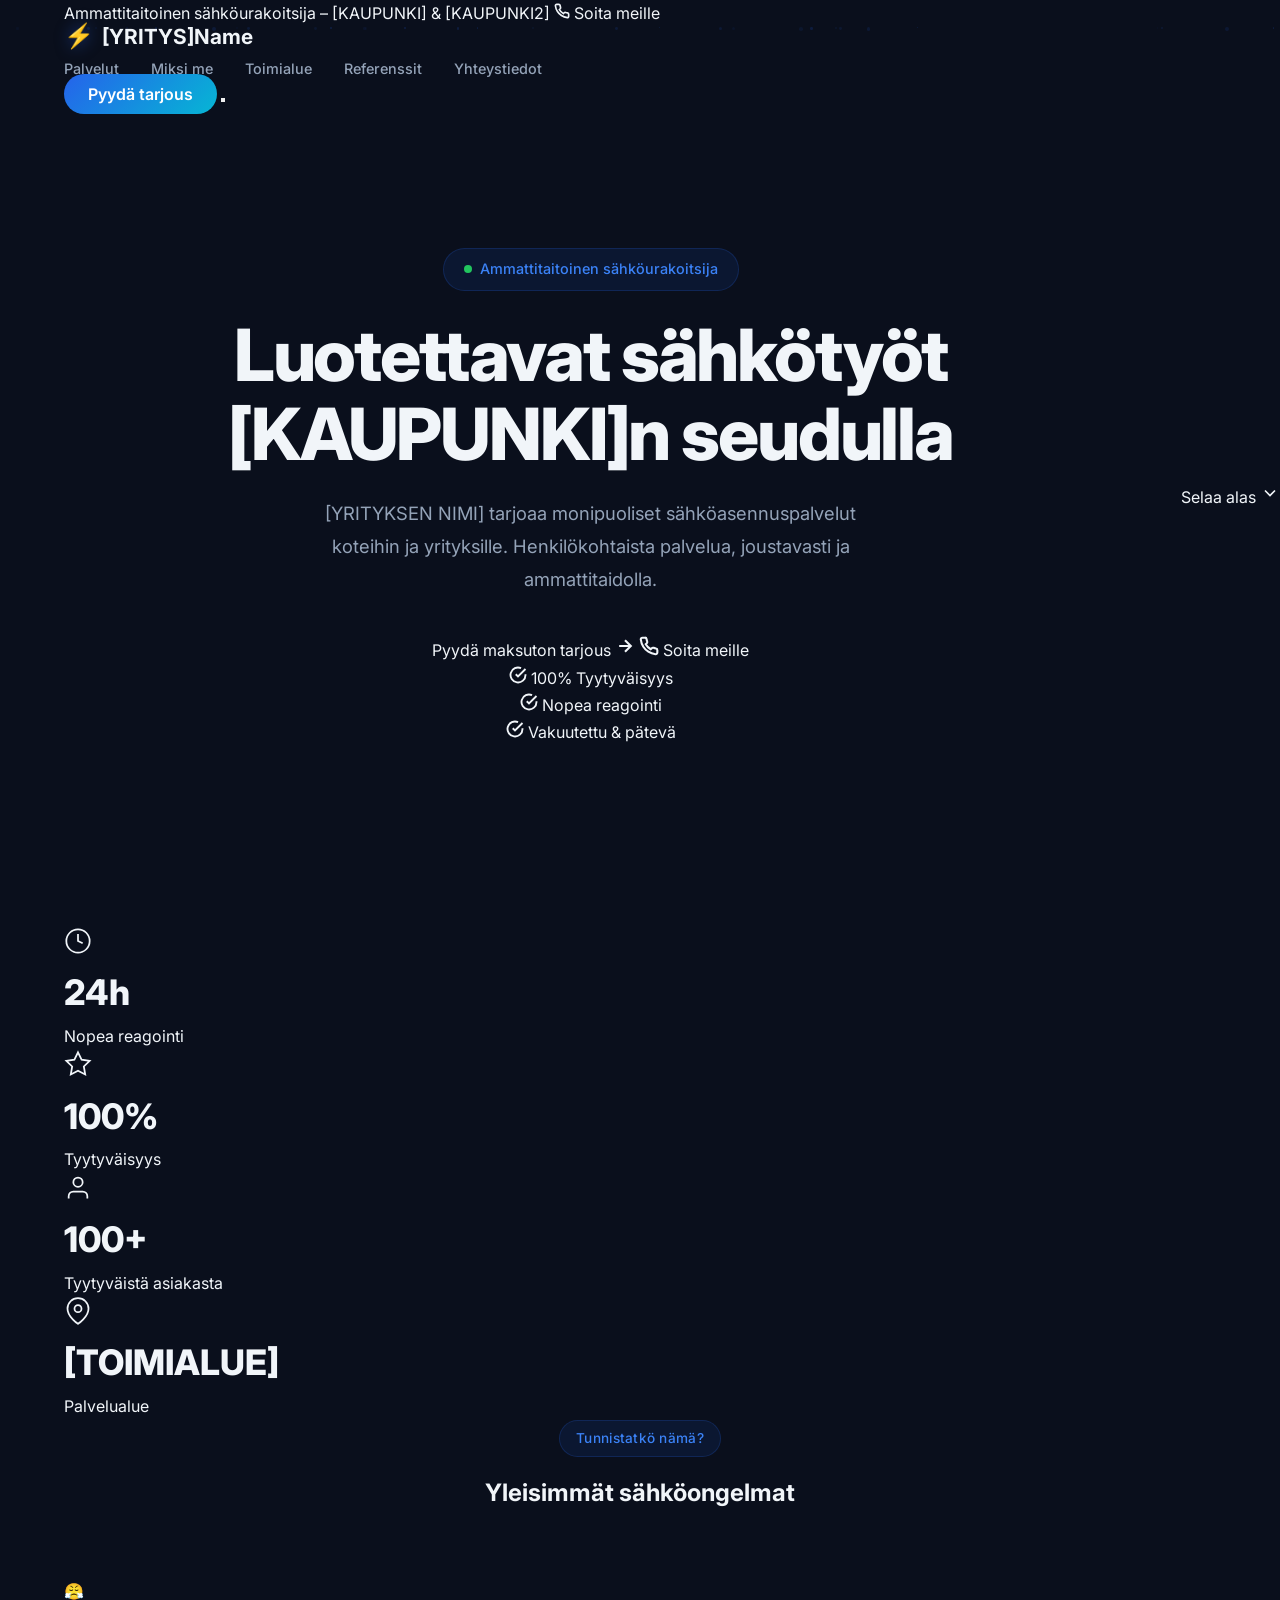
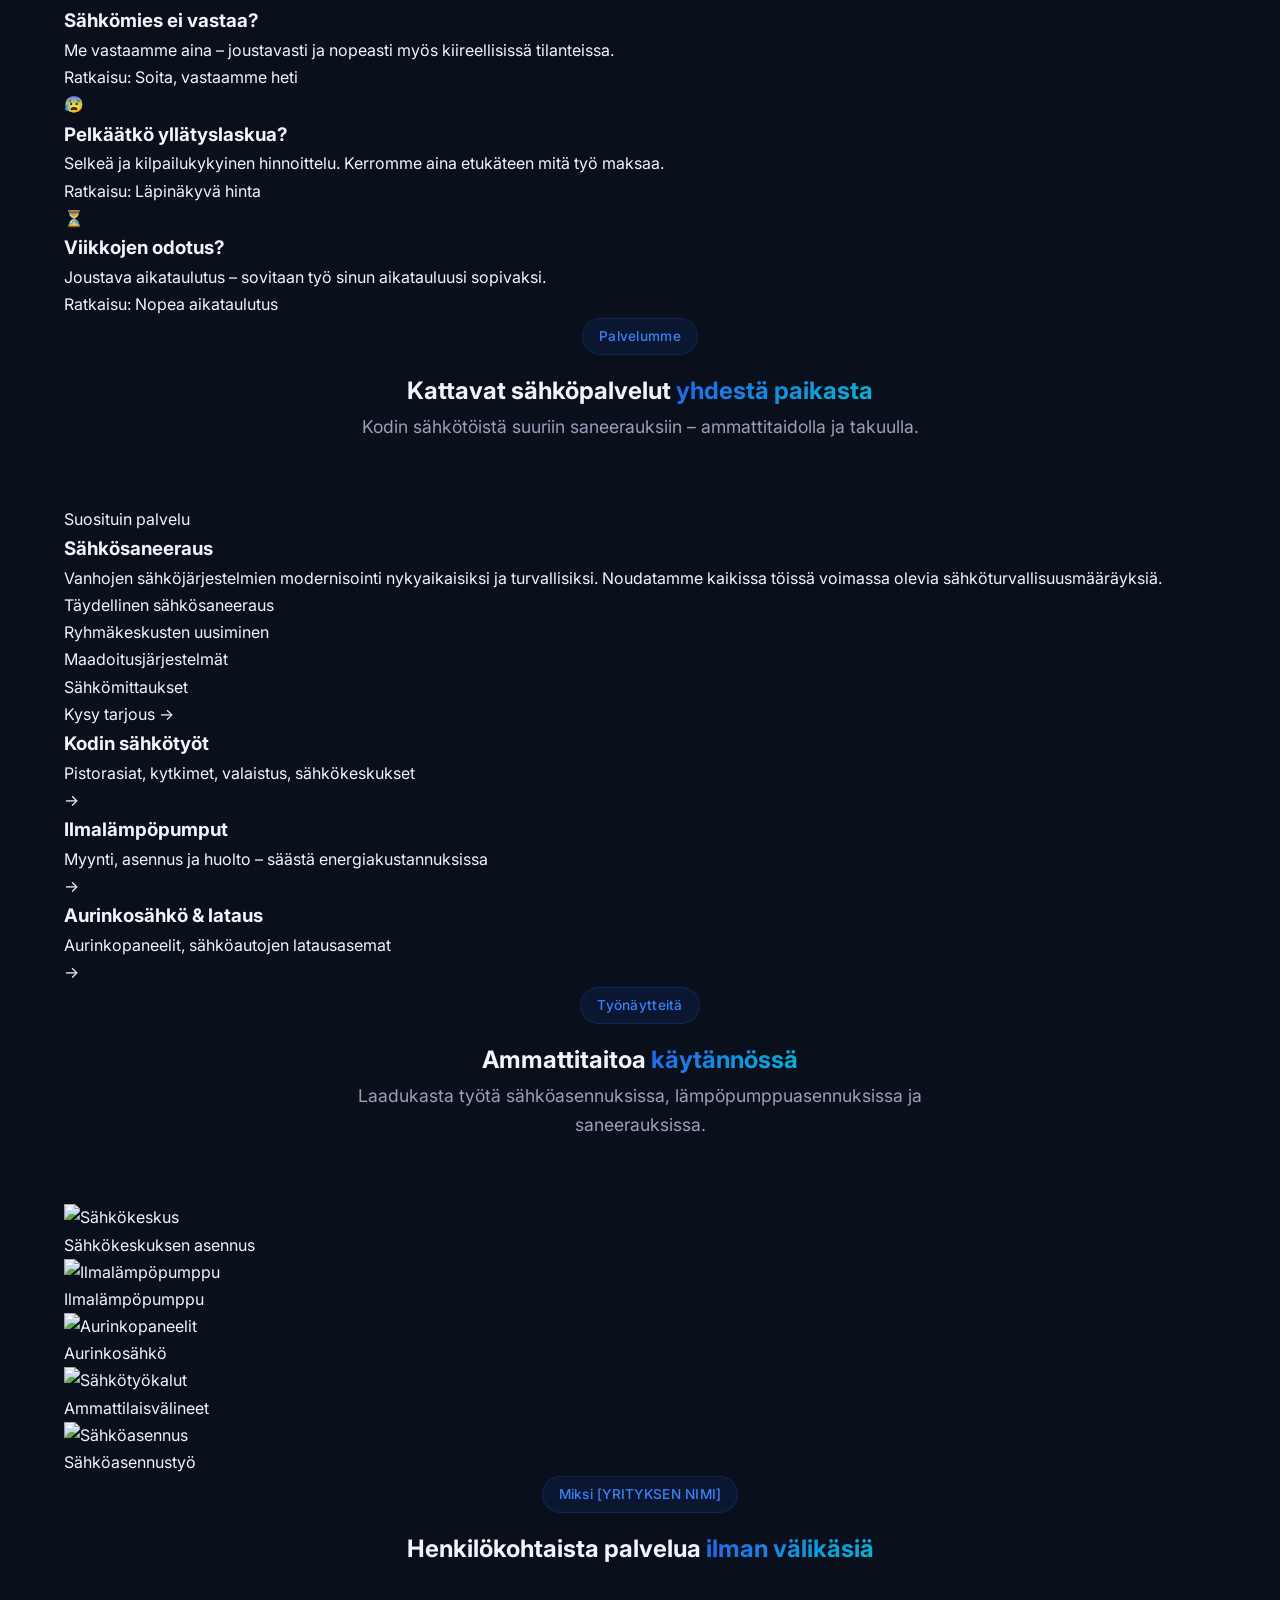
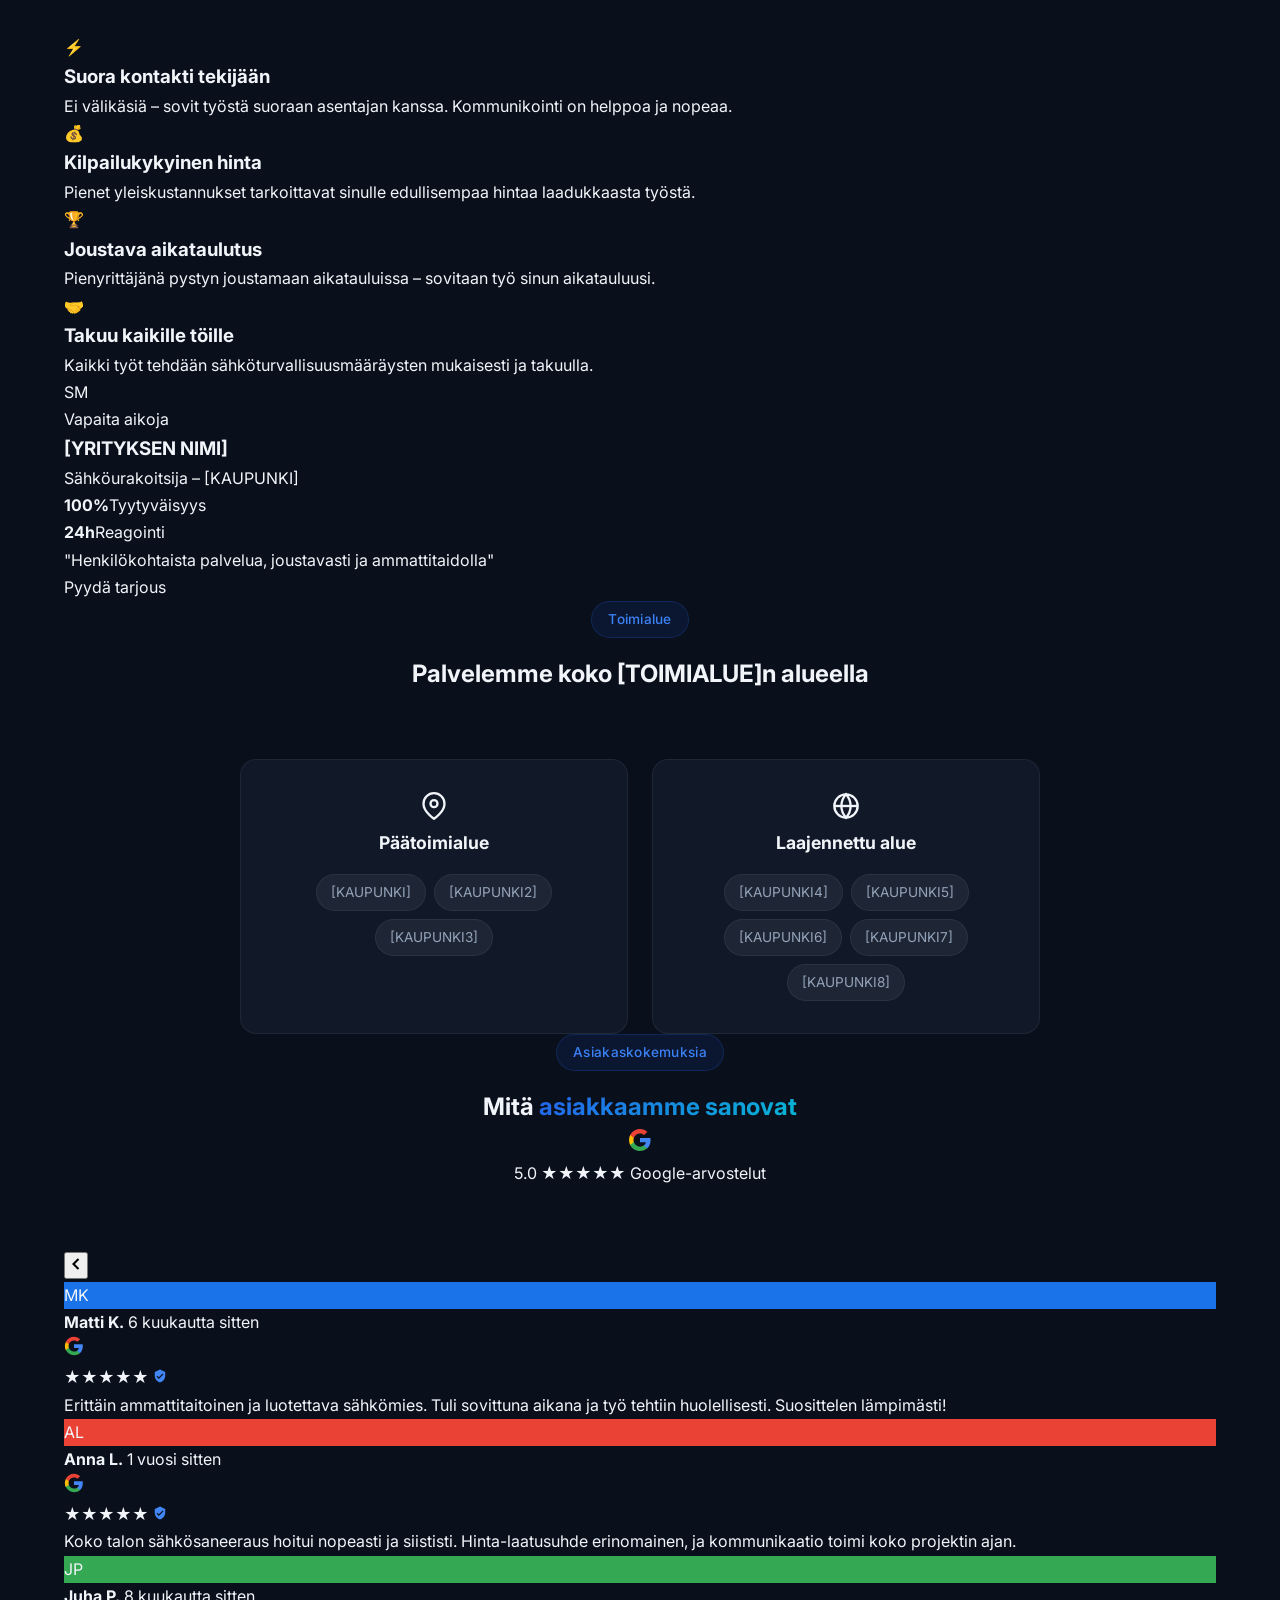
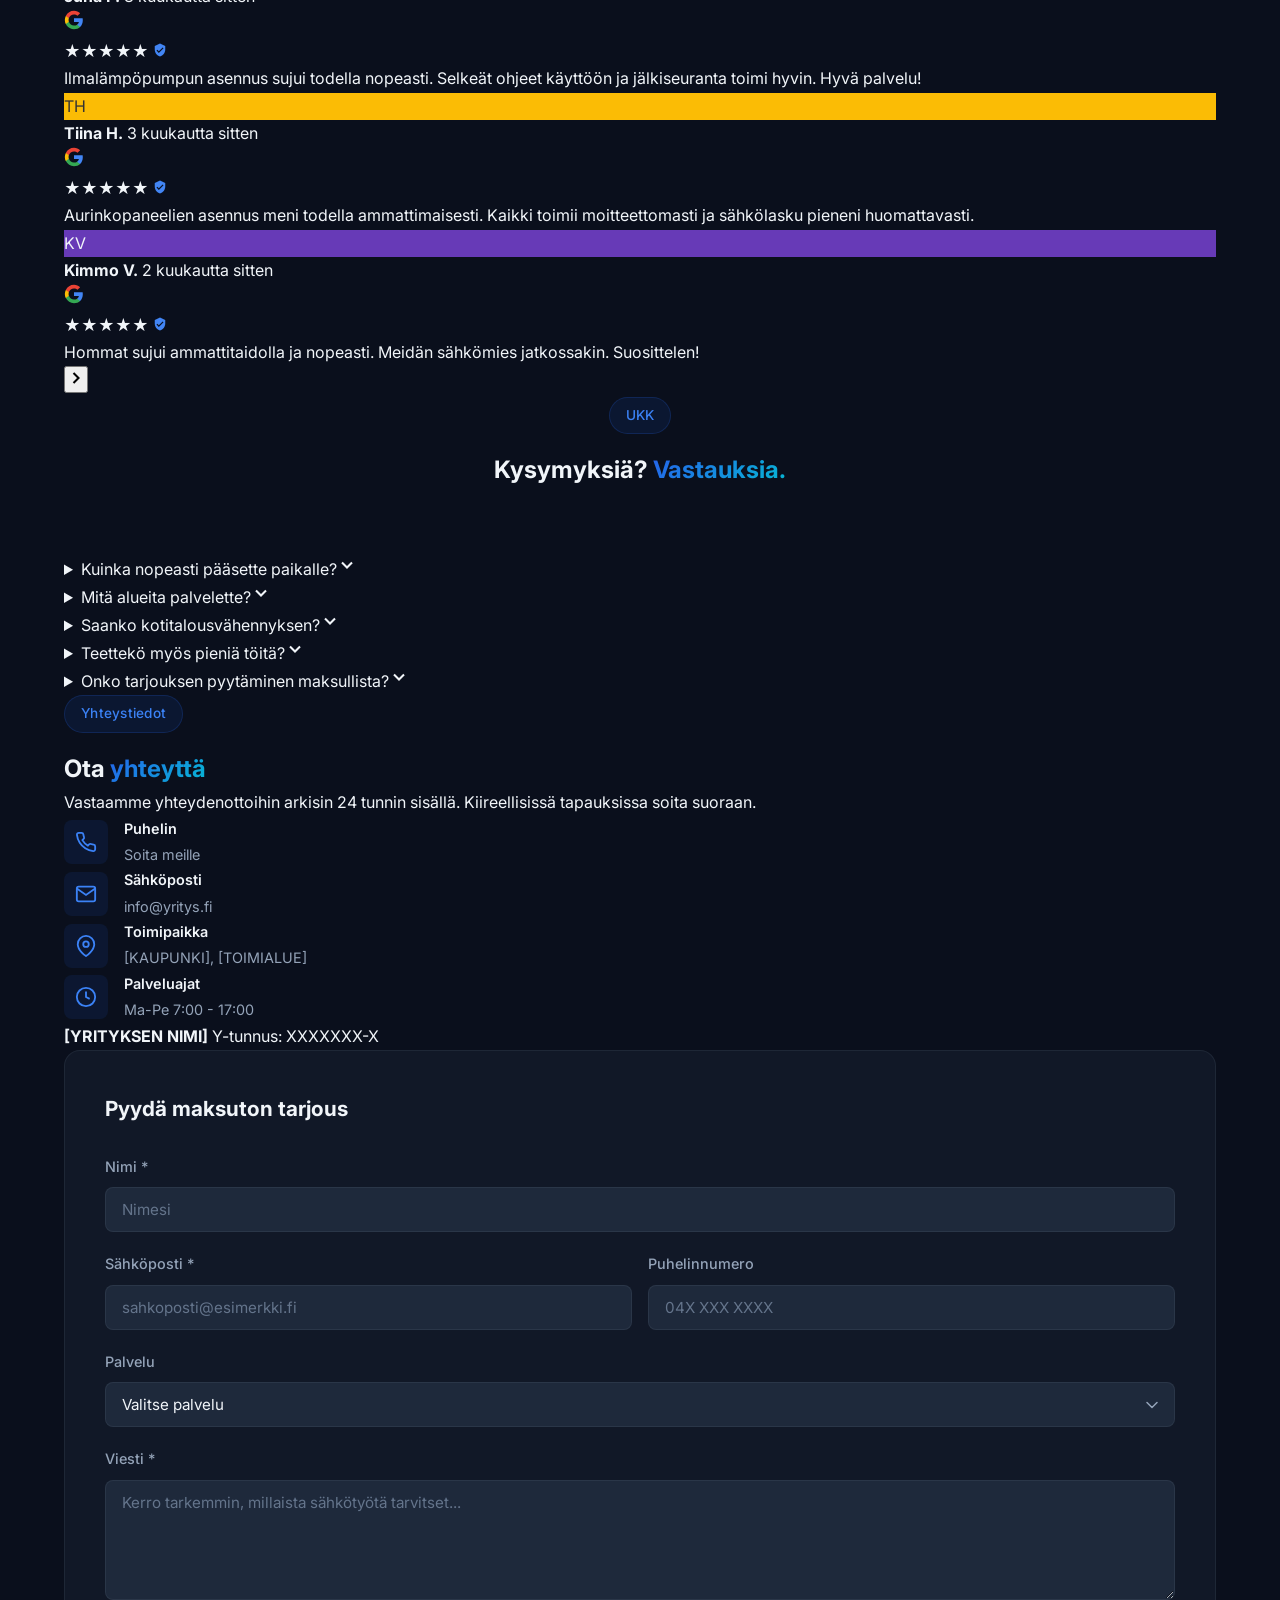
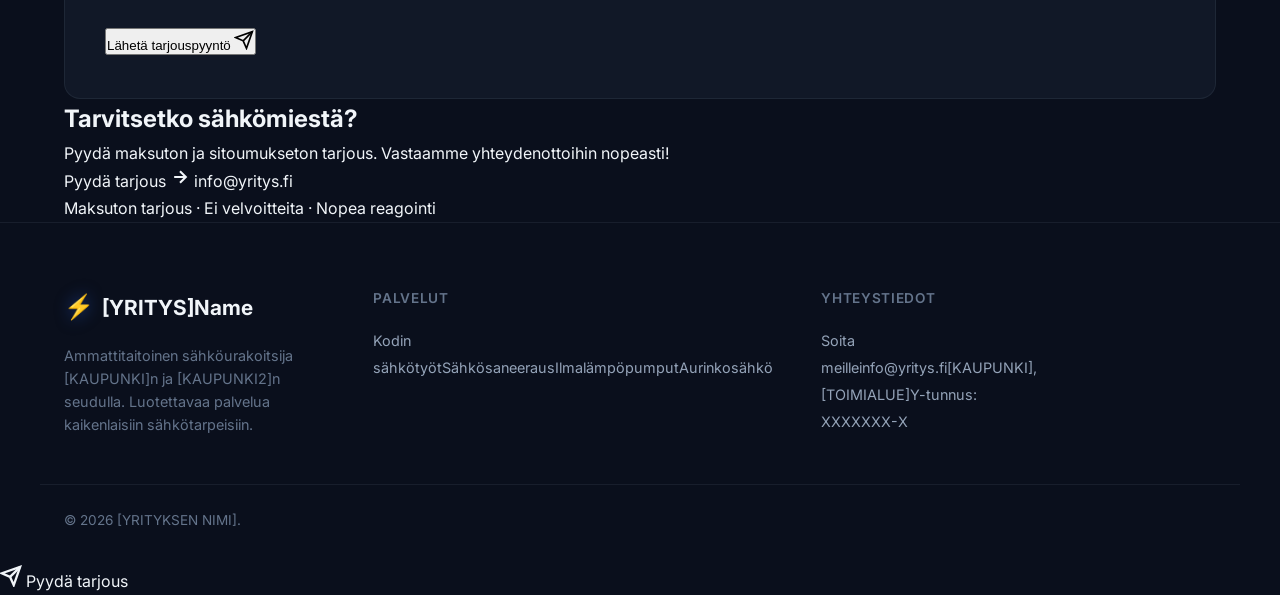
==== commit 899cd034: "template: replace real contact info with placeholders for marketing use Removed company-specific dat" ====
--- a/savomega-website/index.html
+++ b/savomega-website/index.html
@@ -3,655 +3,579 @@
 <head>
     <meta charset="UTF-8">
     <meta name="viewport" content="width=device-width, initial-scale=1.0">
-    <meta name="description" content="SavoMega Service Ky - Luotettavat sähkötyöt Siilinjärven ja Kuopion alueella. Sähköasennukset, saneeraukset, vianetsintä ja ilmalämpöpumput.">
-    <meta name="keywords" content="sähkötyöt, sähköasennus, sähkömies, Siilinjärvi, Kuopio, Pohjois-Savo, sähkösaneeraus, ilmalämpöpumppu">
-    <meta name="author" content="SavoMega Service Ky">
-    <meta property="og:title" content="SavoMega Service Ky - Sähkötyöt Siilinjärvi">
-    <meta property="og:description" content="Ammattitaitoinen sähköurakoitsija Siilinjärven ja Kuopion alueella. Pyydä maksuton tarjous!">
+    <title>[YRITYKSEN NIMI] | Sähkötyöt [KAUPUNKI] & [KAUPUNKI2]</title>
+    <meta name="description" content="[YRITYKSEN NIMI] - Luotettavat sähkötyöt [KAUPUNKI]n ja [KAUPUNKI2]n alueella. Ammattitaitoinen sähköurakoitsija. Pyydä maksuton tarjous!">
+    <meta name="keywords" content="sähkötyöt, sähköasennus, sähkömies, [KAUPUNKI], [KAUPUNKI2], [TOIMIALUE], sähkösaneeraus, ilmalämpöpumppu">
+    <meta name="author" content="[YRITYKSEN NIMI]">
+    <meta property="og:title" content="[YRITYKSEN NIMI] - Sähkötyöt [KAUPUNKI]">
+    <meta property="og:description" content="Ammattitaitoinen sähköurakoitsija [KAUPUNKI]n ja [KAUPUNKI2]n alueella. Pyydä maksuton tarjous!">
     <meta property="og:type" content="website">
-    <title>SavoMega Service Ky | Sähkötyöt Siilinjärvi & Kuopio</title>
     <link rel="preconnect" href="https://fonts.googleapis.com">
     <link rel="preconnect" href="https://fonts.gstatic.com" crossorigin>
-    <link href="https://fonts.googleapis.com/css2?family=Space+Grotesk:wght@300;400;500;600;700&family=Inter:wght@300;400;500;600;700;800&display=swap" rel="stylesheet">
+    <link href="https://fonts.googleapis.com/css2?family=Inter:wght@400;500;600;700;800;900&family=Playfair+Display:wght@700;800;900&display=swap" rel="stylesheet">
     <link rel="stylesheet" href="styles.css">
 </head>
 <body>
-    <!-- Cursor glow effect -->
-    <div class="cursor-glow" id="cursorGlow"></div>
-
-    <!-- Navigation -->
-    <nav class="navbar" id="navbar">
-        <div class="container nav-container">
-            <a href="#hero" class="logo">
-                <div class="logo-mark">
-                    <svg width="36" height="36" viewBox="0 0 40 40" fill="none">
-                        <rect width="40" height="40" rx="10" fill="url(#logoGrad)"/>
-                        <path d="M22 8L12 22h7l-1.5 10L28 18h-7L22 8z" fill="white" stroke="white" stroke-width="0.5" stroke-linejoin="round"/>
-                        <defs><linearGradient id="logoGrad" x1="0" y1="0" x2="40" y2="40"><stop stop-color="#2563eb"/><stop offset="1" stop-color="#06b6d4"/></linearGradient></defs>
-                    </svg>
-                </div>
-                <span class="logo-text">SavoMega</span>
+
+<!-- Sticky Top Bar -->
+<div class="top-bar">
+    <div class="container top-bar-content">
+        <span class="top-bar-text">
+            <span class="pulse-dot"></span>
+            Ammattitaitoinen sähköurakoitsija – [KAUPUNKI] & [KAUPUNKI2]
+        </span>
+        <a href="tel:+358XXXXXXXXX" class="top-bar-phone">
+            <svg width="16" height="16" viewBox="0 0 24 24" fill="none" stroke="currentColor" stroke-width="2.5"><path d="M22 16.92v3a2 2 0 01-2.18 2 19.79 19.79 0 01-8.63-3.07 19.5 19.5 0 01-6-6 19.79 19.79 0 01-3.07-8.67A2 2 0 014.11 2h3a2 2 0 012 1.72c.127.96.361 1.903.7 2.81a2 2 0 01-.45 2.11L8.09 9.91a16 16 0 006 6l1.27-1.27a2 2 0 012.11-.45c.907.339 1.85.573 2.81.7A2 2 0 0122 16.92z"/></svg>
+            Soita meille
+        </a>
+    </div>
+</div>
+
+<!-- Navigation -->
+<nav class="navbar" id="navbar">
+    <div class="container nav-content">
+        <a href="#" class="logo">
+            <span class="logo-icon">&#9889;</span>
+            <div class="logo-text">[YRITYS]<span>Name</span></div>
+        </a>
+        <div class="nav-links" id="navLinks">
+            <a href="#palvelut">Palvelut</a>
+            <a href="#miksi-me">Miksi me</a>
+            <a href="#toimialue">Toimialue</a>
+            <a href="#referenssit">Referenssit</a>
+            <a href="#yhteystiedot">Yhteystiedot</a>
+        </div>
+        <a href="#tarjous" class="nav-cta">Pyydä tarjous</a>
+        <button class="mobile-menu-btn" id="mobileMenuBtn" aria-label="Avaa valikko">
+            <span></span><span></span><span></span>
+        </button>
+    </div>
+</nav>
+
+<!-- HERO – Full viewport with background image -->
+<section class="hero" style="background-image: url('https://images.unsplash.com/photo-1555664424-778a1e5e1b48?w=1920&q=85')">
+    <div class="hero-overlay"></div>
+    <div class="hero-particles" id="particles"></div>
+    <div class="container hero-content">
+        <div class="hero-badge animate-in">
+            <span class="badge-dot"></span>
+            Ammattitaitoinen sähköurakoitsija
+        </div>
+        <h1 class="hero-title animate-in d1">
+            Luotettavat <span class="hero-highlight">sähkötyöt</span><br>
+            [KAUPUNKI]n seudulla
+        </h1>
+        <p class="hero-subtitle animate-in d2">
+            [YRITYKSEN NIMI] tarjoaa monipuoliset sähköasennuspalvelut<br class="hide-mobile">
+            koteihin ja yrityksille. Henkilökohtaista palvelua, joustavasti ja ammattitaidolla.
+        </p>
+        <div class="hero-ctas animate-in d3">
+            <a href="#tarjous" class="btn-hero-primary">
+                Pyydä maksuton tarjous
+                <svg width="20" height="20" viewBox="0 0 24 24" fill="none" stroke="currentColor" stroke-width="2.5"><path d="M5 12h14M12 5l7 7-7 7"/></svg>
+                <span class="btn-shimmer"></span>
             </a>
-            <button class="nav-toggle" id="navToggle" aria-label="Avaa valikko">
-                <span></span><span></span><span></span>
+            <a href="tel:+358XXXXXXXXX" class="btn-hero-outline">
+                <svg width="20" height="20" viewBox="0 0 24 24" fill="none" stroke="currentColor" stroke-width="2.5"><path d="M22 16.92v3a2 2 0 01-2.18 2 19.79 19.79 0 01-8.63-3.07 19.5 19.5 0 01-6-6 19.79 19.79 0 01-3.07-8.67A2 2 0 014.11 2h3a2 2 0 012 1.72c.127.96.361 1.903.7 2.81a2 2 0 01-.45 2.11L8.09 9.91a16 16 0 006 6l1.27-1.27a2 2 0 012.11-.45c.907.339 1.85.573 2.81.7A2 2 0 0122 16.92z"/></svg>
+                Soita meille
+            </a>
+        </div>
+        <div class="hero-trust animate-in d4">
+            <div class="trust-pill">
+                <svg width="18" height="18" viewBox="0 0 24 24" fill="none" stroke="currentColor" stroke-width="2.5"><path d="M22 11.08V12a10 10 0 11-5.93-9.14"/><polyline points="22 4 12 14.01 9 11.01"/></svg>
+                100% Tyytyväisyys
+            </div>
+            <div class="trust-pill">
+                <svg width="18" height="18" viewBox="0 0 24 24" fill="none" stroke="currentColor" stroke-width="2.5"><path d="M22 11.08V12a10 10 0 11-5.93-9.14"/><polyline points="22 4 12 14.01 9 11.01"/></svg>
+                Nopea reagointi
+            </div>
+            <div class="trust-pill">
+                <svg width="18" height="18" viewBox="0 0 24 24" fill="none" stroke="currentColor" stroke-width="2.5"><path d="M22 11.08V12a10 10 0 11-5.93-9.14"/><polyline points="22 4 12 14.01 9 11.01"/></svg>
+                Vakuutettu & pätevä
+            </div>
+        </div>
+    </div>
+    <div class="hero-scroll-indicator">
+        <span>Selaa alas</span>
+        <svg width="20" height="20" viewBox="0 0 24 24" fill="none" stroke="currentColor" stroke-width="2"><path d="M6 9l6 6 6-6"/></svg>
+    </div>
+</section>
+
+<!-- Stats Bar -->
+<section class="stats-bar">
+    <div class="container stats-grid">
+        <div class="stat-item" data-animate>
+            <div class="stat-icon">
+                <svg width="28" height="28" viewBox="0 0 24 24" fill="none" stroke="currentColor" stroke-width="1.5"><circle cx="12" cy="12" r="10"/><polyline points="12 6 12 12 16 14"/></svg>
+            </div>
+            <div class="stat-number">24h</div>
+            <div class="stat-text">Nopea reagointi</div>
+        </div>
+        <div class="stat-item" data-animate>
+            <div class="stat-icon">
+                <svg width="28" height="28" viewBox="0 0 24 24" fill="none" stroke="currentColor" stroke-width="1.5"><path d="M12 2l3.09 6.26L22 9.27l-5 4.87 1.18 6.88L12 17.77l-6.18 3.25L7 14.14 2 9.27l6.91-1.01L12 2z"/></svg>
+            </div>
+            <div class="stat-number">100%</div>
+            <div class="stat-text">Tyytyväisyys</div>
+        </div>
+        <div class="stat-item" data-animate>
+            <div class="stat-icon">
+                <svg width="28" height="28" viewBox="0 0 24 24" fill="none" stroke="currentColor" stroke-width="1.5"><path d="M20 21v-2a4 4 0 00-4-4H8a4 4 0 00-4 4v2"/><circle cx="12" cy="7" r="4"/></svg>
+            </div>
+            <div class="stat-number">100+</div>
+            <div class="stat-text">Tyytyväistä asiakasta</div>
+        </div>
+        <div class="stat-item" data-animate>
+            <div class="stat-icon">
+                <svg width="28" height="28" viewBox="0 0 24 24" fill="none" stroke="currentColor" stroke-width="1.5"><path d="M21 10c0 7-9 13-9 13s-9-6-9-13a9 9 0 0118 0z"/><circle cx="12" cy="10" r="3"/></svg>
+            </div>
+            <div class="stat-number">[TOIMIALUE]</div>
+            <div class="stat-text">Palvelualue</div>
+        </div>
+    </div>
+</section>
+
+<!-- Problem Section -->
+<section class="problem-section">
+    <div class="problem-bg"></div>
+    <div class="container">
+        <div class="section-header light" data-animate>
+            <span class="section-tag light-tag">Tunnistatkö nämä?</span>
+            <h2>Yleisimmät sähköongelmat</h2>
+        </div>
+        <div class="problem-grid">
+            <div class="problem-card glass" data-animate>
+                <div class="problem-emoji">😤</div>
+                <h3>Sähkömies ei vastaa?</h3>
+                <p>Me vastaamme aina – joustavasti ja nopeasti myös kiireellisissä tilanteissa.</p>
+                <div class="problem-solution">Ratkaisu: Soita, vastaamme heti</div>
+            </div>
+            <div class="problem-card glass" data-animate>
+                <div class="problem-emoji">😰</div>
+                <h3>Pelkäätkö yllätyslaskua?</h3>
+                <p>Selkeä ja kilpailukykyinen hinnoittelu. Kerromme aina etukäteen mitä työ maksaa.</p>
+                <div class="problem-solution">Ratkaisu: Läpinäkyvä hinta</div>
+            </div>
+            <div class="problem-card glass" data-animate>
+                <div class="problem-emoji">⏳</div>
+                <h3>Viikkojen odotus?</h3>
+                <p>Joustava aikataulutus – sovitaan työ sinun aikatauluusi sopivaksi.</p>
+                <div class="problem-solution">Ratkaisu: Nopea aikataulutus</div>
+            </div>
+        </div>
+    </div>
+</section>
+
+<!-- Services with Photo Backgrounds -->
+<section class="services-section" id="palvelut">
+    <div class="container">
+        <div class="section-header" data-animate>
+            <span class="section-tag">Palvelumme</span>
+            <h2>Kattavat sähköpalvelut <span class="text-gradient">yhdestä paikasta</span></h2>
+            <p class="section-desc">Kodin sähkötöistä suuriin saneerauksiin – ammattitaidolla ja takuulla.</p>
+        </div>
+        <div class="services-showcase">
+            <div class="service-big" data-animate>
+                <div class="service-big-bg" style="background-image: url('https://images.unsplash.com/photo-1621905251189-08b45d6a269e?w=800&q=80')"></div>
+                <div class="service-big-overlay"></div>
+                <div class="service-big-content">
+                    <span class="service-tag-label">Suosituin palvelu</span>
+                    <h3>Sähkösaneeraus</h3>
+                    <p>Vanhojen sähköjärjestelmien modernisointi nykyaikaisiksi ja turvallisiksi. Noudatamme kaikissa töissä voimassa olevia sähköturvallisuusmääräyksiä.</p>
+                    <ul>
+                        <li>Täydellinen sähkösaneeraus</li>
+                        <li>Ryhmäkeskusten uusiminen</li>
+                        <li>Maadoitusjärjestelmät</li>
+                        <li>Sähkömittaukset</li>
+                    </ul>
+                    <a href="#tarjous" class="btn-service">Kysy tarjous &#8594;</a>
+                </div>
+            </div>
+            <div class="services-side">
+                <div class="service-card-img" data-animate>
+                    <div class="service-card-bg" style="background-image: url('https://images.unsplash.com/photo-1558618666-fcd25c85f82e?w=600&q=80')"></div>
+                    <div class="service-card-overlay"></div>
+                    <div class="service-card-text">
+                        <h3>Kodin sähkötyöt</h3>
+                        <p>Pistorasiat, kytkimet, valaistus, sähkökeskukset</p>
+                        <span class="service-arrow">&#8594;</span>
+                    </div>
+                </div>
+                <div class="service-card-img" data-animate>
+                    <div class="service-card-bg" style="background-image: url('https://images.unsplash.com/photo-1585704032915-c3400ca199e7?w=600&q=80')"></div>
+                    <div class="service-card-overlay"></div>
+                    <div class="service-card-text">
+                        <h3>Ilmalämpöpumput</h3>
+                        <p>Myynti, asennus ja huolto – säästä energiakustannuksissa</p>
+                        <span class="service-arrow">&#8594;</span>
+                    </div>
+                </div>
+                <div class="service-card-img" data-animate>
+                    <div class="service-card-bg" style="background-image: url('https://images.unsplash.com/photo-1509391111896-e93accd79497?w=600&q=80')"></div>
+                    <div class="service-card-overlay"></div>
+                    <div class="service-card-text">
+                        <h3>Aurinkosähkö & lataus</h3>
+                        <p>Aurinkopaneelit, sähköautojen latausasemat</p>
+                        <span class="service-arrow">&#8594;</span>
+                    </div>
+                </div>
+            </div>
+        </div>
+    </div>
+</section>
+
+<!-- Work Gallery -->
+<section class="gallery-section">
+    <div class="container">
+        <div class="section-header" data-animate>
+            <span class="section-tag">Työnäytteitä</span>
+            <h2>Ammattitaitoa <span class="text-gradient">käytännössä</span></h2>
+            <p class="section-desc">Laadukasta työtä sähköasennuksissa, lämpöpumppuasennuksissa ja saneerauksissa.</p>
+        </div>
+        <div class="gallery-grid" data-animate>
+            <div class="gallery-item gallery-wide">
+                <img src="https://images.unsplash.com/photo-1621905251189-08b45d6a269e?w=800&q=80" alt="Sähkökeskus" loading="lazy">
+                <div class="gallery-label">Sähkökeskuksen asennus</div>
+            </div>
+            <div class="gallery-item">
+                <img src="https://images.unsplash.com/photo-1585704032915-c3400ca199e7?w=600&q=80" alt="Ilmalämpöpumppu" loading="lazy">
+                <div class="gallery-label">Ilmalämpöpumppu</div>
+            </div>
+            <div class="gallery-item">
+                <img src="https://images.unsplash.com/photo-1509391111896-e93accd79497?w=600&q=80" alt="Aurinkopaneelit" loading="lazy">
+                <div class="gallery-label">Aurinkosähkö</div>
+            </div>
+            <div class="gallery-item">
+                <img src="https://images.unsplash.com/photo-1558618666-fcd25c85f82e?w=600&q=80" alt="Sähkötyökalut" loading="lazy">
+                <div class="gallery-label">Ammattilaisvälineet</div>
+            </div>
+            <div class="gallery-item gallery-wide">
+                <img src="https://images.unsplash.com/photo-1555664424-778a1e5e1b48?w=800&q=80" alt="Sähköasennus" loading="lazy">
+                <div class="gallery-label">Sähköasennustyö</div>
+            </div>
+        </div>
+    </div>
+</section>
+
+<!-- Why Us -->
+<section class="why-section" id="miksi-me">
+    <div class="container">
+        <div class="section-header" data-animate>
+            <span class="section-tag">Miksi [YRITYKSEN NIMI]</span>
+            <h2>Henkilökohtaista palvelua <span class="text-gradient">ilman välikäsiä</span></h2>
+        </div>
+        <div class="why-layout">
+            <div class="why-cards">
+                <div class="why-card" data-animate>
+                    <div class="why-icon">&#9889;</div>
+                    <div><h3>Suora kontakti tekijään</h3><p>Ei välikäsiä – sovit työstä suoraan asentajan kanssa. Kommunikointi on helppoa ja nopeaa.</p></div>
+                </div>
+                <div class="why-card" data-animate>
+                    <div class="why-icon">&#128176;</div>
+                    <div><h3>Kilpailukykyinen hinta</h3><p>Pienet yleiskustannukset tarkoittavat sinulle edullisempaa hintaa laadukkaasta työstä.</p></div>
+                </div>
+                <div class="why-card" data-animate>
+                    <div class="why-icon">&#127942;</div>
+                    <div><h3>Joustava aikataulutus</h3><p>Pienyrittäjänä pystyn joustamaan aikatauluissa – sovitaan työ sinun aikatauluusi.</p></div>
+                </div>
+                <div class="why-card" data-animate>
+                    <div class="why-icon">&#129309;</div>
+                    <div><h3>Takuu kaikille töille</h3><p>Kaikki työt tehdään sähköturvallisuusmääräysten mukaisesti ja takuulla.</p></div>
+                </div>
+            </div>
+            <div class="why-profile" data-animate>
+                <div class="profile-card">
+                    <div class="profile-glow"></div>
+                    <div class="profile-avatar">SM</div>
+                    <div class="profile-status"><span class="pulse-dot-green"></span>Vapaita aikoja</div>
+                    <h3>[YRITYKSEN NIMI]</h3>
+                    <p class="profile-role">Sähköurakoitsija – [KAUPUNKI]</p>
+                    <div class="profile-stats">
+                        <div><strong>100%</strong><span>Tyytyväisyys</span></div>
+                        <div><strong>24h</strong><span>Reagointi</span></div>
+                    </div>
+                    <blockquote>"Henkilökohtaista palvelua, joustavasti ja ammattitaidolla"</blockquote>
+                    <a href="#tarjous" class="btn-profile">Pyydä tarjous</a>
+                </div>
+            </div>
+        </div>
+    </div>
+</section>
+
+<!-- Service Area -->
+<section class="area-section" id="toimialue">
+    <div class="area-bg"></div>
+    <div class="container">
+        <div class="section-header light" data-animate>
+            <span class="section-tag light-tag">Toimialue</span>
+            <h2>Palvelemme koko <span class="text-gradient-cyan">[TOIMIALUE]n</span> alueella</h2>
+        </div>
+        <div class="area-grid">
+            <div class="area-card glass" data-animate>
+                <div class="area-card-header">
+                    <svg width="28" height="28" viewBox="0 0 24 24" fill="none" stroke="currentColor" stroke-width="2"><path d="M21 10c0 7-9 13-9 13s-9-6-9-13a9 9 0 0118 0z"/><circle cx="12" cy="10" r="3"/></svg>
+                    <h3>Päätoimialue</h3>
+                </div>
+                <div class="area-tags">
+                    <span class="area-tag primary">[KAUPUNKI]</span>
+                    <span class="area-tag primary">[KAUPUNKI2]</span>
+                    <span class="area-tag primary">[KAUPUNKI3]</span>
+                </div>
+            </div>
+            <div class="area-card glass" data-animate>
+                <div class="area-card-header">
+                    <svg width="28" height="28" viewBox="0 0 24 24" fill="none" stroke="currentColor" stroke-width="2"><circle cx="12" cy="12" r="10"/><line x1="2" y1="12" x2="22" y2="12"/><path d="M12 2a15.3 15.3 0 014 10 15.3 15.3 0 01-4 10 15.3 15.3 0 01-4-10 15.3 15.3 0 014-10z"/></svg>
+                    <h3>Laajennettu alue</h3>
+                </div>
+                <div class="area-tags">
+                    <span class="area-tag">[KAUPUNKI4]</span>
+                    <span class="area-tag">[KAUPUNKI5]</span>
+                    <span class="area-tag">[KAUPUNKI6]</span>
+                    <span class="area-tag">[KAUPUNKI7]</span>
+                    <span class="area-tag">[KAUPUNKI8]</span>
+                </div>
+            </div>
+        </div>
+    </div>
+</section>
+
+<!-- Google Reviews -->
+<section class="google-reviews-section" id="referenssit">
+    <div class="container">
+        <div class="section-header" data-animate>
+            <span class="section-tag">Asiakaskokemuksia</span>
+            <h2>Mitä <span class="text-gradient">asiakkaamme sanovat</span></h2>
+            <div class="google-rating-summary">
+                <svg class="google-logo" width="24" height="24" viewBox="0 0 24 24"><path d="M22.56 12.25c0-.78-.07-1.53-.2-2.25H12v4.26h5.92a5.06 5.06 0 01-2.2 3.32v2.77h3.57c2.08-1.92 3.28-4.74 3.28-8.1z" fill="#4285F4"/><path d="M12 23c2.97 0 5.46-.98 7.28-2.66l-3.57-2.77c-.98.66-2.23 1.06-3.71 1.06-2.86 0-5.29-1.93-6.16-4.53H2.18v2.84C3.99 20.53 7.7 23 12 23z" fill="#34A853"/><path d="M5.84 14.09c-.22-.66-.35-1.36-.35-2.09s.13-1.43.35-2.09V7.07H2.18C1.43 8.55 1 10.22 1 12s.43 3.45 1.18 4.93l2.85-2.22.81-.62z" fill="#FBBC05"/><path d="M12 5.38c1.62 0 3.06.56 4.21 1.64l3.15-3.15C17.45 2.09 14.97 1 12 1 7.7 1 3.99 3.47 2.18 7.07l3.66 2.84c.87-2.6 3.3-4.53 6.16-4.53z" fill="#EA4335"/></svg>
+                <div class="google-rating-text">
+                    <span class="google-score">5.0</span>
+                    <span class="google-stars">&#9733;&#9733;&#9733;&#9733;&#9733;</span>
+                    <span class="google-count">Google-arvostelut</span>
+                </div>
+            </div>
+        </div>
+
+        <div class="google-reviews-carousel" data-animate>
+            <button class="carousel-btn carousel-prev" id="reviewPrev" aria-label="Edellinen">
+                <svg width="20" height="20" viewBox="0 0 24 24" fill="none" stroke="currentColor" stroke-width="2.5"><path d="M15 18l-6-6 6-6"/></svg>
             </button>
-            <ul class="nav-links" id="navLinks">
-                <li><a href="#palvelut">Palvelut</a></li>
-                <li><a href="#miksi-me">Miksi me</a></li>
-                <li><a href="#prosessi">Näin toimimme</a></li>
-                <li><a href="#referenssit">Referenssit</a></li>
-                <li><a href="#yhteystiedot">Yhteystiedot</a></li>
-                <li><a href="#tarjous" class="nav-cta">Pyydä tarjous</a></li>
-            </ul>
-        </div>
-    </nav>
-
-    <!-- ===== HERO ===== -->
-    <section class="hero" id="hero">
-        <div class="hero-bg">
-            <div class="hero-image-layer">
-                <img src="https://images.pexels.com/photos/257736/pexels-photo-257736.jpeg?auto=compress&cs=tinysrgb&w=1920" alt="" class="hero-bg-img" loading="eager">
-            </div>
-            <div class="hero-overlay"></div>
-            <div class="hero-grid-lines"></div>
-            <canvas id="electricCanvas" class="hero-canvas"></canvas>
-        </div>
-
-        <div class="container hero-content">
-            <div class="hero-left">
-                <div class="hero-badge">
-                    <span class="badge-pulse"></span>
-                    Vastaanottaa projekteja
-                </div>
-                <h1 class="hero-title">
-                    Sähkötyöt jotka<br>
-                    <span class="hero-title-accent">ylittävät odotukset</span>
-                </h1>
-                <p class="hero-subtitle">
-                    Ammattitaitoinen sähköurakoitsija Siilinjärven seudulla. Kodin sähkösaneerauksista aurinkopaneeleihin
-                    &mdash; henkilökohtaista palvelua ilman välikäsiä.
-                </p>
-                <div class="hero-actions">
-                    <a href="#tarjous" class="btn btn-primary btn-lg">
-                        <span>Pyydä maksuton tarjous</span>
-                        <svg width="20" height="20" viewBox="0 0 24 24" fill="none" stroke="currentColor" stroke-width="2"><path d="M5 12h14M12 5l7 7-7 7"/></svg>
-                    </a>
-                    <a href="tel:+358XXXXXXXXX" class="btn btn-glass btn-lg">
-                        <svg width="20" height="20" viewBox="0 0 24 24" fill="none" stroke="currentColor" stroke-width="2"><path d="M22 16.92v3a2 2 0 0 1-2.18 2 19.79 19.79 0 0 1-8.63-3.07 19.5 19.5 0 0 1-6-6 19.79 19.79 0 0 1-3.07-8.67A2 2 0 0 1 4.11 2h3a2 2 0 0 1 2 1.72c.127.96.361 1.903.7 2.81a2 2 0 0 1-.45 2.11L8.09 9.91a16 16 0 0 0 6 6l1.27-1.27a2 2 0 0 1 2.11-.45c.907.339 1.85.573 2.81.7A2 2 0 0 1 22 16.92z"/></svg>
-                        <span>Soita meille</span>
-                    </a>
-                </div>
-                <!-- Trust bar -->
-                <div class="hero-trust">
-                    <div class="trust-item">
-                        <svg width="18" height="18" viewBox="0 0 24 24" fill="none" stroke="currentColor" stroke-width="2"><path d="M12 22s8-4 8-10V5l-8-3-8 3v7c0 6 8 10 8 10z"/></svg>
-                        <span>Vakuutettu</span>
-                    </div>
-                    <div class="trust-divider"></div>
-                    <div class="trust-item">
-                        <svg width="18" height="18" viewBox="0 0 24 24" fill="none" stroke="currentColor" stroke-width="2"><path d="M22 11.08V12a10 10 0 1 1-5.93-9.14"/><polyline points="22 4 12 14.01 9 11.01"/></svg>
-                        <span>Pätevöitynyt</span>
-                    </div>
-                    <div class="trust-divider"></div>
-                    <div class="trust-item">
-                        <svg width="18" height="18" viewBox="0 0 24 24" fill="none" stroke="currentColor" stroke-width="2"><path d="M12 2l3.09 6.26L22 9.27l-5 4.87 1.18 6.88L12 17.77l-6.18 3.25L7 14.14 2 9.27l6.91-1.01L12 2z"/></svg>
-                        <span>5/5 arvosana</span>
-                    </div>
-                </div>
-            </div>
-
-            <div class="hero-right">
-                <div class="hero-showcase">
-                    <div class="showcase-card showcase-main">
-                        <img src="https://images.pexels.com/photos/257736/pexels-photo-257736.jpeg?auto=compress&cs=tinysrgb&w=600" alt="Sähköasennus" loading="eager">
-                        <div class="showcase-overlay">
-                            <span class="showcase-tag">Sähkösaneeraus</span>
-                        </div>
-                    </div>
-                    <div class="showcase-card showcase-float-1">
-                        <img src="https://images.pexels.com/photos/356036/pexels-photo-356036.jpeg?auto=compress&cs=tinysrgb&w=400&q=80" alt="Aurinkopaneelit" loading="eager">
-                        <div class="showcase-overlay">
-                            <span class="showcase-tag">Aurinkosähkö</span>
-                        </div>
-                    </div>
-                    <div class="showcase-card showcase-float-2">
-                        <img src="https://images.pexels.com/photos/17842832/pexels-photo-17842832.jpeg?auto=compress&cs=tinysrgb&w=400" alt="Ilmalämpöpumppu" loading="eager">
-                        <div class="showcase-overlay">
-                            <span class="showcase-tag">Lämpöpumput</span>
-                        </div>
-                    </div>
-                    <!-- Floating stats card -->
-                    <div class="showcase-stat-card">
-                        <div class="stat-card-icon">
-                            <svg width="24" height="24" viewBox="0 0 24 24" fill="none" stroke="currentColor" stroke-width="2"><polyline points="22 12 18 12 15 21 9 3 6 12 2 12"/></svg>
-                        </div>
-                        <div>
-                            <strong>100+ projektia</strong>
-                            <span>tyytyväistä asiakasta</span>
-                        </div>
-                    </div>
-                </div>
-            </div>
-        </div>
-
-        <div class="hero-scroll-indicator">
-            <div class="scroll-line"></div>
-            <span>Vieritä alas</span>
-        </div>
-    </section>
-
-    <!-- ===== LOGO / TRUST BAR ===== -->
-    <section class="trust-bar-section">
-        <div class="container">
-            <div class="trust-bar-inner">
-                <div class="trust-bar-item">
-                    <div class="trust-bar-number" data-target="100">0</div>
-                    <div class="trust-bar-label">Tyytyväistä asiakasta</div>
-                </div>
-                <div class="trust-bar-divider"></div>
-                <div class="trust-bar-item">
-                    <div class="trust-bar-number" data-target="24">0</div>
-                    <div class="trust-bar-label">h vastausaika</div>
-                </div>
-                <div class="trust-bar-divider"></div>
-                <div class="trust-bar-item">
-                    <div class="trust-bar-number" data-target="100">0</div>
-                    <div class="trust-bar-label">% tyytyväisyys</div>
-                </div>
-                <div class="trust-bar-divider"></div>
-                <div class="trust-bar-item">
-                    <div class="trust-bar-number" data-target="6">0</div>
-                    <div class="trust-bar-label">Palvelualuetta</div>
-                </div>
-            </div>
-        </div>
-    </section>
-
-    <!-- ===== SERVICES ===== -->
-    <section class="section services" id="palvelut">
-        <div class="container">
-            <div class="section-header">
-                <span class="section-tag">Palvelumme</span>
-                <h2 class="section-title">Kattavat sähköpalvelut<br><span class="text-gradient">kaikenlaisiin tarpeisiin</span></h2>
-                <p class="section-desc">Tarjoamme monipuoliset sähköpalvelut koteihin, yrityksille ja taloyhtiöille.</p>
-            </div>
-
-            <!-- Featured service - large card -->
-            <div class="service-featured">
-                <div class="service-featured-image">
-                    <img src="https://images.pexels.com/photos/257736/pexels-photo-257736.jpeg?auto=compress&cs=tinysrgb&w=800" alt="Sähkösaneeraus">
-                    <div class="featured-badge">Suosituin palvelu</div>
-                </div>
-                <div class="service-featured-content">
-                    <div class="service-featured-icon">
-                        <svg width="28" height="28" viewBox="0 0 24 24" fill="none" stroke="currentColor" stroke-width="1.5"><path d="M13 2L3 14h9l-1 8 10-12h-9l1-8z"/></svg>
-                    </div>
-                    <h3>Sähkösaneeraus</h3>
-                    <p>Vanhojen sähköjärjestelmien modernisointi nykyaikaisiksi ja turvallisiksi kokonaisuuksiksi. Työ tehdään alusta loppuun ammattitaidolla ja sähköturvallisuusmääräysten mukaisesti.</p>
-                    <ul class="service-check-list">
-                        <li><svg width="18" height="18" viewBox="0 0 24 24" fill="none" stroke="currentColor" stroke-width="2"><path d="M22 11.08V12a10 10 0 1 1-5.93-9.14"/><polyline points="22 4 12 14.01 9 11.01"/></svg> Täydellinen sähkösaneeraus suunnittelusta toteutukseen</li>
-                        <li><svg width="18" height="18" viewBox="0 0 24 24" fill="none" stroke="currentColor" stroke-width="2"><path d="M22 11.08V12a10 10 0 1 1-5.93-9.14"/><polyline points="22 4 12 14.01 9 11.01"/></svg> Ryhmäkeskukset, kaapeloinnit ja maadoitukset</li>
-                        <li><svg width="18" height="18" viewBox="0 0 24 24" fill="none" stroke="currentColor" stroke-width="2"><path d="M22 11.08V12a10 10 0 1 1-5.93-9.14"/><polyline points="22 4 12 14.01 9 11.01"/></svg> Käyttöönottotarkastus ja dokumentaatio</li>
-                    </ul>
-                    <a href="#tarjous" class="btn btn-primary">Pyydä tarjous</a>
-                </div>
-            </div>
-
-            <!-- Service grid -->
-            <div class="services-grid">
-                <div class="service-card">
-                    <div class="service-card-img">
-                        <img src="https://images.pexels.com/photos/28950842/pexels-photo-28950842.jpeg?auto=compress&cs=tinysrgb&w=500" alt="Kodin sähkötyöt">
-                    </div>
-                    <div class="service-card-body">
-                        <div class="service-icon-sm">
-                            <svg width="22" height="22" viewBox="0 0 24 24" fill="none" stroke="currentColor" stroke-width="1.5"><path d="M3 9l9-7 9 7v11a2 2 0 0 1-2 2H5a2 2 0 0 1-2-2z"/><polyline points="9 22 9 12 15 12 15 22"/></svg>
-                        </div>
-                        <h3>Kodin sähkötyöt</h3>
-                        <p>Pistorasiat, kytkimet, valaistussuunnittelu ja kodin sähköjärjestelmien päivitykset.</p>
-                        <div class="service-tags">
-                            <span>Pistorasiat</span><span>Valaistus</span><span>Keskukset</span>
-                        </div>
-                    </div>
-                </div>
-
-                <div class="service-card">
-                    <div class="service-card-img">
-                        <img src="https://images.pexels.com/photos/356036/pexels-photo-356036.jpeg?auto=compress&cs=tinysrgb&w=500&q=80" alt="Aurinkosähkö">
-                    </div>
-                    <div class="service-card-body">
-                        <div class="service-icon-sm">
-                            <svg width="22" height="22" viewBox="0 0 24 24" fill="none" stroke="currentColor" stroke-width="1.5"><circle cx="12" cy="12" r="5"/><line x1="12" y1="1" x2="12" y2="3"/><line x1="12" y1="21" x2="12" y2="23"/><line x1="4.22" y1="4.22" x2="5.64" y2="5.64"/><line x1="18.36" y1="18.36" x2="19.78" y2="19.78"/><line x1="1" y1="12" x2="3" y2="12"/><line x1="21" y1="12" x2="23" y2="12"/></svg>
-                        </div>
-                        <h3>Aurinkosähkö</h3>
-                        <p>Aurinkopaneelijärjestelmien suunnittelu ja asennus. Tuota oma sähkösi ekologisesti.</p>
-                        <div class="service-tags">
-                            <span>Paneelit</span><span>Invertterit</span><span>Akustot</span>
-                        </div>
-                    </div>
-                </div>
-
-                <div class="service-card">
-                    <div class="service-card-img">
-                        <img src="https://images.pexels.com/photos/5463576/pexels-photo-5463576.jpeg?auto=compress&cs=tinysrgb&w=500" alt="Ilmalämpöpumput">
-                    </div>
-                    <div class="service-card-body">
-                        <div class="service-icon-sm">
-                            <svg width="22" height="22" viewBox="0 0 24 24" fill="none" stroke="currentColor" stroke-width="1.5"><path d="M8 16.5a4.5 4.5 0 1 1 7 0"/><line x1="12" y1="12" x2="12" y2="2"/><path d="M12 22v-2"/><path d="M4 12H2"/><path d="M22 12h-2"/></svg>
-                        </div>
-                        <h3>Ilmalämpöpumput</h3>
-                        <p>Myynti, asennus ja huolto. Säästä energiakustannuksissa tehokkailla ratkaisuilla.</p>
-                        <div class="service-tags">
-                            <span>Asennus</span><span>Huolto</span><span>Energiansäästö</span>
-                        </div>
-                    </div>
-                </div>
-
-                <div class="service-card">
-                    <div class="service-card-img">
-                        <img src="https://images.pexels.com/photos/27928762/pexels-photo-27928762.jpeg?auto=compress&cs=tinysrgb&w=500" alt="Vianetsintä">
-                    </div>
-                    <div class="service-card-body">
-                        <div class="service-icon-sm">
-                            <svg width="22" height="22" viewBox="0 0 24 24" fill="none" stroke="currentColor" stroke-width="1.5"><path d="M14.7 6.3a1 1 0 0 0 0 1.4l1.6 1.6a1 1 0 0 0 1.4 0l3.77-3.77a6 6 0 0 1-7.94 7.94l-6.91 6.91a2.12 2.12 0 0 1-3-3l6.91-6.91a6 6 0 0 1 7.94-7.94l-3.76 3.76z"/></svg>
-                        </div>
-                        <h3>Vianetsintä & huolto</h3>
-                        <p>Nopea sähkövianetsintä ja ennakkohuolto. Päivystyspalvelu kiiretilanteissa.</p>
-                        <div class="service-tags">
-                            <span>Vikavirtasuojat</span><span>Mittaukset</span><span>Päivystys</span>
-                        </div>
-                    </div>
-                </div>
-
-                <div class="service-card">
-                    <div class="service-card-img">
-                        <img src="https://images.pexels.com/photos/9800000/pexels-photo-9800000.jpeg?auto=compress&cs=tinysrgb&w=500" alt="Sähköauton lataus">
-                    </div>
-                    <div class="service-card-body">
-                        <div class="service-icon-sm">
-                            <svg width="22" height="22" viewBox="0 0 24 24" fill="none" stroke="currentColor" stroke-width="1.5"><rect x="1" y="6" width="15" height="12" rx="2"/><path d="M16 10h4a2 2 0 0 1 2 2v0a2 2 0 0 1-2 2h-4"/><path d="M6 10v4"/><path d="M10 10v4"/></svg>
-                        </div>
-                        <h3>Sähköauton lataus</h3>
-                        <p>Latausasemien asennus kotiin tai yritykseen. Tulevaisuuden ratkaisu tänään.</p>
-                        <div class="service-tags">
-                            <span>Kotilataus</span><span>Taloyhtiöt</span><span>Yritykset</span>
-                        </div>
-                    </div>
-                </div>
-            </div>
-        </div>
-    </section>
-
-    <!-- ===== WHY US ===== -->
-    <section class="section why-us" id="miksi-me">
-        <div class="why-us-bg">
-            <img src="https://images.pexels.com/photos/12380719/pexels-photo-12380719.jpeg?auto=compress&cs=tinysrgb&w=1920" alt="" loading="lazy">
-            <div class="why-us-bg-overlay"></div>
-        </div>
-        <div class="container">
-            <div class="why-us-grid">
-                <div class="why-us-content">
-                    <span class="section-tag section-tag-light">Miksi SavoMega</span>
-                    <h2 class="section-title section-title-white">Henkilökohtaista palvelua<br><span class="text-gradient">ilman välikäsiä</span></h2>
-                    <p class="why-us-desc">Yhden miehen yrityksenä tavoitat aina suoraan tekijän. Ei odottelua, ei turhaa byrokratiaa &mdash; vain laadukasta sähkötyötä reilulla hinnalla.</p>
-                </div>
-                <div class="why-us-cards">
-                    <div class="why-card">
-                        <div class="why-card-number">01</div>
-                        <h4>Suora kontakti</h4>
-                        <p>Sovit työstä suoraan asentajan kanssa. Nopea kommunikaatio ja selkeät sopimukset.</p>
-                    </div>
-                    <div class="why-card">
-                        <div class="why-card-number">02</div>
-                        <h4>Joustava aikataulutus</h4>
-                        <p>Sovitaan työ sinun aikatauluusi. Pienyrittäjänä pystyn reagoimaan nopeasti.</p>
-                    </div>
-                    <div class="why-card">
-                        <div class="why-card-number">03</div>
-                        <h4>Kilpailukykyinen hinta</h4>
-                        <p>Pienet yleiskustannukset = sinulle edullisempi hinta laadukkaasta työstä.</p>
-                    </div>
-                    <div class="why-card">
-                        <div class="why-card-number">04</div>
-                        <h4>Täysi takuu</h4>
-                        <p>Kaikki työt sähköturvallisuusmääräysten mukaan. Takuu jokaiselle asennukselle.</p>
-                    </div>
-                </div>
-            </div>
-        </div>
-    </section>
-
-    <!-- ===== PROCESS ===== -->
-    <section class="section process" id="prosessi">
-        <div class="container">
-            <div class="section-header">
-                <span class="section-tag">Näin toimimme</span>
-                <h2 class="section-title">Sähkötyöprojektin kulku<br><span class="text-gradient">alusta loppuun</span></h2>
-            </div>
-            <div class="process-timeline">
-                <div class="process-line"></div>
-                <div class="process-step">
-                    <div class="process-dot">1</div>
-                    <div class="process-card">
-                        <img src="https://images.pexels.com/photos/3183150/pexels-photo-3183150.jpeg?auto=compress&cs=tinysrgb&w=400" alt="Yhteydenotto" loading="lazy">
-                        <div class="process-card-body">
-                            <h4>Yhteydenotto</h4>
-                            <p>Soita tai täytä tarjouspyyntölomake. Kartoitetaan tarpeesi ja sovitaan ilmainen arviokäynti.</p>
-                        </div>
-                    </div>
-                </div>
-                <div class="process-step">
-                    <div class="process-dot">2</div>
-                    <div class="process-card">
-                        <img src="https://images.pexels.com/photos/416405/pexels-photo-416405.jpeg?auto=compress&cs=tinysrgb&w=400" alt="Suunnittelu" loading="lazy">
-                        <div class="process-card-body">
-                            <h4>Suunnittelu & tarjous</h4>
-                            <p>Laaditaan selkeä ja kiinteä tarjous. Ei yllätyksiä laskun saapuessa.</p>
-                        </div>
-                    </div>
-                </div>
-                <div class="process-step">
-                    <div class="process-dot">3</div>
-                    <div class="process-card">
-                        <img src="https://images.pexels.com/photos/257736/pexels-photo-257736.jpeg?auto=compress&cs=tinysrgb&w=400" alt="Toteutus" loading="lazy">
-                        <div class="process-card-body">
-                            <h4>Ammattitaitoinen toteutus</h4>
-                            <p>Työ tehdään siististi ja sovitussa aikataulussa. Pidämme sinut ajan tasalla.</p>
-                        </div>
-                    </div>
-                </div>
-                <div class="process-step">
-                    <div class="process-dot">4</div>
-                    <div class="process-card">
-                        <img src="https://images.pexels.com/photos/1396122/pexels-photo-1396122.jpeg?auto=compress&cs=tinysrgb&w=400" alt="Valmis" loading="lazy">
-                        <div class="process-card-body">
-                            <h4>Luovutus & takuu</h4>
-                            <p>Käyttöönottotarkastus, dokumentaatio ja takuu. Jälkipalvelu kuuluu kauppaan.</p>
-                        </div>
-                    </div>
-                </div>
-            </div>
-        </div>
-    </section>
-
-    <!-- ===== TESTIMONIALS ===== -->
-    <section class="section testimonials" id="referenssit">
-        <div class="container">
-            <div class="section-header">
-                <span class="section-tag">Asiakaskokemuksia</span>
-                <h2 class="section-title">Mitä <span class="text-gradient">asiakkaamme sanovat</span></h2>
-                <p class="section-desc">Asiakkaidemme tyytyväisyys puhuu puolestaan.</p>
-            </div>
-            <div class="testimonials-grid">
-                <div class="testimonial-card testimonial-highlight">
-                    <div class="testimonial-quote">&ldquo;</div>
-                    <p class="testimonial-text">Erittäin ammattitaitoinen ja luotettava sähkömies. Tuli sovittuna aikana ja työ tehtiin huolellisesti. Koko omakotitalon sähkösaneeraus meni täydellisesti. Suosittelen lämpimästi!</p>
-                    <div class="testimonial-rating">
-                        <span>&#9733;</span><span>&#9733;</span><span>&#9733;</span><span>&#9733;</span><span>&#9733;</span>
-                    </div>
-                    <div class="testimonial-author">
-                        <div class="author-avatar">MK</div>
-                        <div>
-                            <strong>Matti K.</strong>
-                            <span>Omakotitalo, Siilinjärvi</span>
-                        </div>
-                    </div>
-                </div>
-                <div class="testimonial-card">
-                    <div class="testimonial-quote">&ldquo;</div>
-                    <p class="testimonial-text">Koko talon sähkösaneeraus hoitui nopeasti ja siististi. Hinta-laatusuhde erinomainen, kommunikaatio toimi koko projektin ajan.</p>
-                    <div class="testimonial-rating">
-                        <span>&#9733;</span><span>&#9733;</span><span>&#9733;</span><span>&#9733;</span><span>&#9733;</span>
-                    </div>
-                    <div class="testimonial-author">
-                        <div class="author-avatar">AL</div>
-                        <div>
-                            <strong>Anna L.</strong>
-                            <span>Rivitalo, Kuopio</span>
-                        </div>
-                    </div>
-                </div>
-                <div class="testimonial-card">
-                    <div class="testimonial-quote">&ldquo;</div>
-                    <p class="testimonial-text">Ilmalämpöpumpun asennus sujui nopeasti. Selkeät ohjeet käyttöön ja jälkiseuranta toimi. Suosittelisin kenelle tahansa!</p>
-                    <div class="testimonial-rating">
-                        <span>&#9733;</span><span>&#9733;</span><span>&#9733;</span><span>&#9733;</span><span>&#9733;</span>
-                    </div>
-                    <div class="testimonial-author">
-                        <div class="author-avatar">JP</div>
-                        <div>
-                            <strong>Juha P.</strong>
-                            <span>Paritalo, Maaninka</span>
-                        </div>
-                    </div>
-                </div>
-            </div>
-        </div>
-    </section>
-
-    <!-- ===== SERVICE AREA ===== -->
-    <section class="section service-area" id="toimialue">
-        <div class="container">
-            <div class="area-layout">
-                <div class="area-content">
-                    <span class="section-tag">Toimialue</span>
-                    <h2 class="section-title">Palvelemme<br><span class="text-gradient">Pohjois-Savossa</span></h2>
-                    <p class="section-desc">Pääasiallinen toimialueemme kattaa Siilinjärven ja Kuopion seudun, mutta palvelemme myös laajemmin.</p>
-                    <div class="area-lists">
-                        <div class="area-list-group">
-                            <h4>Päätoimialue</h4>
-                            <ul>
-                                <li><span class="area-dot primary"></span>Siilinjärvi</li>
-                                <li><span class="area-dot primary"></span>Kuopio</li>
-                                <li><span class="area-dot primary"></span>Maaninka</li>
-                            </ul>
-                        </div>
-                        <div class="area-list-group">
-                            <h4>Laajennettu alue</h4>
-                            <ul>
-                                <li><span class="area-dot"></span>Nilsiä</li>
-                                <li><span class="area-dot"></span>Lapinlahti</li>
-                                <li><span class="area-dot"></span>Leppävirta</li>
-                                <li><span class="area-dot"></span>Iisalmi</li>
-                            </ul>
-                        </div>
-                    </div>
-                </div>
-                <div class="area-map-wrapper">
-                    <div class="area-map-visual">
-                        <img src="https://images.pexels.com/photos/3573351/pexels-photo-3573351.jpeg?auto=compress&cs=tinysrgb&w=700" alt="Pohjois-Savo alue" loading="lazy">
-                        <div class="area-map-overlay"></div>
-                        <div class="area-pin area-pin-1"><span>Siilinjärvi</span></div>
-                        <div class="area-pin area-pin-2"><span>Kuopio</span></div>
-                    </div>
-                </div>
-            </div>
-        </div>
-    </section>
-
-    <!-- ===== CTA ===== -->
-    <section class="section cta-section">
-        <div class="container">
-            <div class="cta-card">
-                <div class="cta-bg-pattern"></div>
-                <div class="cta-inner">
-                    <h2>Tarvitsetko sähkömiestä?</h2>
-                    <p>Pyydä maksuton ja sitoumukseton tarjous &mdash; vastaamme nopeasti.</p>
-                    <div class="cta-actions">
-                        <a href="#tarjous" class="btn btn-white btn-lg">
-                            <span>Pyydä tarjous</span>
-                            <svg width="20" height="20" viewBox="0 0 24 24" fill="none" stroke="currentColor" stroke-width="2"><path d="M5 12h14M12 5l7 7-7 7"/></svg>
-                        </a>
-                        <a href="tel:+358XXXXXXXXX" class="btn btn-outline-white btn-lg">Soita nyt</a>
-                    </div>
-                </div>
-            </div>
-        </div>
-    </section>
-
-    <!-- ===== CONTACT ===== -->
-    <section class="section contact" id="yhteystiedot">
-        <div class="container">
-            <div class="contact-grid">
-                <div class="contact-info">
-                    <span class="section-tag">Yhteystiedot</span>
-                    <h2 class="section-title">Ota <span class="text-gradient">yhteyttä</span></h2>
-                    <p class="section-desc">Vastaamme yhteydenottoihin arkisin 24 tunnin sisällä.</p>
-
-                    <div class="contact-cards">
-                        <a href="tel:+358XXXXXXXXX" class="contact-card-item">
-                            <div class="contact-card-icon">
-                                <svg width="24" height="24" viewBox="0 0 24 24" fill="none" stroke="currentColor" stroke-width="2"><path d="M22 16.92v3a2 2 0 0 1-2.18 2 19.79 19.79 0 0 1-8.63-3.07 19.5 19.5 0 0 1-6-6 19.79 19.79 0 0 1-3.07-8.67A2 2 0 0 1 4.11 2h3a2 2 0 0 1 2 1.72c.127.96.361 1.903.7 2.81a2 2 0 0 1-.45 2.11L8.09 9.91a16 16 0 0 0 6 6l1.27-1.27a2 2 0 0 1 2.11-.45c.907.339 1.85.573 2.81.7A2 2 0 0 1 22 16.92z"/></svg>
+
+            <div class="carousel-track-wrapper">
+                <div class="carousel-track" id="reviewTrack">
+                    <div class="google-review-card">
+                        <div class="g-review-header">
+                            <div class="g-avatar" style="background: #1a73e8;">MK</div>
+                            <div class="g-reviewer">
+                                <strong>Matti K.</strong>
+                                <span>6 kuukautta sitten</span>
                             </div>
-                            <div>
-                                <strong>Puhelin</strong>
-                                <span>Soita meille</span>
+                            <svg class="g-logo" width="20" height="20" viewBox="0 0 24 24"><path d="M22.56 12.25c0-.78-.07-1.53-.2-2.25H12v4.26h5.92a5.06 5.06 0 01-2.2 3.32v2.77h3.57c2.08-1.92 3.28-4.74 3.28-8.1z" fill="#4285F4"/><path d="M12 23c2.97 0 5.46-.98 7.28-2.66l-3.57-2.77c-.98.66-2.23 1.06-3.71 1.06-2.86 0-5.29-1.93-6.16-4.53H2.18v2.84C3.99 20.53 7.7 23 12 23z" fill="#34A853"/><path d="M5.84 14.09c-.22-.66-.35-1.36-.35-2.09s.13-1.43.35-2.09V7.07H2.18C1.43 8.55 1 10.22 1 12s.43 3.45 1.18 4.93l2.85-2.22.81-.62z" fill="#FBBC05"/><path d="M12 5.38c1.62 0 3.06.56 4.21 1.64l3.15-3.15C17.45 2.09 14.97 1 12 1 7.7 1 3.99 3.47 2.18 7.07l3.66 2.84c.87-2.6 3.3-4.53 6.16-4.53z" fill="#EA4335"/></svg>
+                        </div>
+                        <div class="g-stars">&#9733;&#9733;&#9733;&#9733;&#9733; <svg class="g-verified" width="14" height="14" viewBox="0 0 24 24" fill="#4285F4"><path d="M12 1L3 5v6c0 5.55 3.84 10.74 9 12 5.16-1.26 9-6.45 9-12V5l-9-4zm-2 16l-4-4 1.41-1.41L10 14.17l6.59-6.59L18 9l-8 8z"/></svg></div>
+                        <p class="g-text">Erittäin ammattitaitoinen ja luotettava sähkömies. Tuli sovittuna aikana ja työ tehtiin huolellisesti. Suosittelen lämpimästi!</p>
+                    </div>
+
+                    <div class="google-review-card">
+                        <div class="g-review-header">
+                            <div class="g-avatar" style="background: #ea4335;">AL</div>
+                            <div class="g-reviewer">
+                                <strong>Anna L.</strong>
+                                <span>1 vuosi sitten</span>
                             </div>
-                        </a>
-                        <a href="mailto:info@yritys.fi" class="contact-card-item">
-                            <div class="contact-card-icon">
-                                <svg width="24" height="24" viewBox="0 0 24 24" fill="none" stroke="currentColor" stroke-width="2"><path d="M4 4h16c1.1 0 2 .9 2 2v12c0 1.1-.9 2-2 2H4c-1.1 0-2-.9-2-2V6c0-1.1.9-2 2-2z"/><polyline points="22,6 12,13 2,6"/></svg>
+                            <svg class="g-logo" width="20" height="20" viewBox="0 0 24 24"><path d="M22.56 12.25c0-.78-.07-1.53-.2-2.25H12v4.26h5.92a5.06 5.06 0 01-2.2 3.32v2.77h3.57c2.08-1.92 3.28-4.74 3.28-8.1z" fill="#4285F4"/><path d="M12 23c2.97 0 5.46-.98 7.28-2.66l-3.57-2.77c-.98.66-2.23 1.06-3.71 1.06-2.86 0-5.29-1.93-6.16-4.53H2.18v2.84C3.99 20.53 7.7 23 12 23z" fill="#34A853"/><path d="M5.84 14.09c-.22-.66-.35-1.36-.35-2.09s.13-1.43.35-2.09V7.07H2.18C1.43 8.55 1 10.22 1 12s.43 3.45 1.18 4.93l2.85-2.22.81-.62z" fill="#FBBC05"/><path d="M12 5.38c1.62 0 3.06.56 4.21 1.64l3.15-3.15C17.45 2.09 14.97 1 12 1 7.7 1 3.99 3.47 2.18 7.07l3.66 2.84c.87-2.6 3.3-4.53 6.16-4.53z" fill="#EA4335"/></svg>
+                        </div>
+                        <div class="g-stars">&#9733;&#9733;&#9733;&#9733;&#9733; <svg class="g-verified" width="14" height="14" viewBox="0 0 24 24" fill="#4285F4"><path d="M12 1L3 5v6c0 5.55 3.84 10.74 9 12 5.16-1.26 9-6.45 9-12V5l-9-4zm-2 16l-4-4 1.41-1.41L10 14.17l6.59-6.59L18 9l-8 8z"/></svg></div>
+                        <p class="g-text">Koko talon sähkösaneeraus hoitui nopeasti ja siististi. Hinta-laatusuhde erinomainen, ja kommunikaatio toimi koko projektin ajan.</p>
+                    </div>
+
+                    <div class="google-review-card">
+                        <div class="g-review-header">
+                            <div class="g-avatar" style="background: #34a853;">JP</div>
+                            <div class="g-reviewer">
+                                <strong>Juha P.</strong>
+                                <span>8 kuukautta sitten</span>
                             </div>
-                            <div>
-                                <strong>Sähköposti</strong>
-                                <span>info@yritys.fi</span>
+                            <svg class="g-logo" width="20" height="20" viewBox="0 0 24 24"><path d="M22.56 12.25c0-.78-.07-1.53-.2-2.25H12v4.26h5.92a5.06 5.06 0 01-2.2 3.32v2.77h3.57c2.08-1.92 3.28-4.74 3.28-8.1z" fill="#4285F4"/><path d="M12 23c2.97 0 5.46-.98 7.28-2.66l-3.57-2.77c-.98.66-2.23 1.06-3.71 1.06-2.86 0-5.29-1.93-6.16-4.53H2.18v2.84C3.99 20.53 7.7 23 12 23z" fill="#34A853"/><path d="M5.84 14.09c-.22-.66-.35-1.36-.35-2.09s.13-1.43.35-2.09V7.07H2.18C1.43 8.55 1 10.22 1 12s.43 3.45 1.18 4.93l2.85-2.22.81-.62z" fill="#FBBC05"/><path d="M12 5.38c1.62 0 3.06.56 4.21 1.64l3.15-3.15C17.45 2.09 14.97 1 12 1 7.7 1 3.99 3.47 2.18 7.07l3.66 2.84c.87-2.6 3.3-4.53 6.16-4.53z" fill="#EA4335"/></svg>
+                        </div>
+                        <div class="g-stars">&#9733;&#9733;&#9733;&#9733;&#9733; <svg class="g-verified" width="14" height="14" viewBox="0 0 24 24" fill="#4285F4"><path d="M12 1L3 5v6c0 5.55 3.84 10.74 9 12 5.16-1.26 9-6.45 9-12V5l-9-4zm-2 16l-4-4 1.41-1.41L10 14.17l6.59-6.59L18 9l-8 8z"/></svg></div>
+                        <p class="g-text">Ilmalämpöpumpun asennus sujui todella nopeasti. Selkeät ohjeet käyttöön ja jälkiseuranta toimi hyvin. Hyvä palvelu!</p>
+                    </div>
+
+                    <div class="google-review-card">
+                        <div class="g-review-header">
+                            <div class="g-avatar" style="background: #fbbc05; color: #333;">TH</div>
+                            <div class="g-reviewer">
+                                <strong>Tiina H.</strong>
+                                <span>3 kuukautta sitten</span>
                             </div>
-                        </a>
-                        <div class="contact-card-item">
-                            <div class="contact-card-icon">
-                                <svg width="24" height="24" viewBox="0 0 24 24" fill="none" stroke="currentColor" stroke-width="2"><circle cx="12" cy="12" r="10"/><polyline points="12 6 12 12 16 14"/></svg>
+                            <svg class="g-logo" width="20" height="20" viewBox="0 0 24 24"><path d="M22.56 12.25c0-.78-.07-1.53-.2-2.25H12v4.26h5.92a5.06 5.06 0 01-2.2 3.32v2.77h3.57c2.08-1.92 3.28-4.74 3.28-8.1z" fill="#4285F4"/><path d="M12 23c2.97 0 5.46-.98 7.28-2.66l-3.57-2.77c-.98.66-2.23 1.06-3.71 1.06-2.86 0-5.29-1.93-6.16-4.53H2.18v2.84C3.99 20.53 7.7 23 12 23z" fill="#34A853"/><path d="M5.84 14.09c-.22-.66-.35-1.36-.35-2.09s.13-1.43.35-2.09V7.07H2.18C1.43 8.55 1 10.22 1 12s.43 3.45 1.18 4.93l2.85-2.22.81-.62z" fill="#FBBC05"/><path d="M12 5.38c1.62 0 3.06.56 4.21 1.64l3.15-3.15C17.45 2.09 14.97 1 12 1 7.7 1 3.99 3.47 2.18 7.07l3.66 2.84c.87-2.6 3.3-4.53 6.16-4.53z" fill="#EA4335"/></svg>
+                        </div>
+                        <div class="g-stars">&#9733;&#9733;&#9733;&#9733;&#9733; <svg class="g-verified" width="14" height="14" viewBox="0 0 24 24" fill="#4285F4"><path d="M12 1L3 5v6c0 5.55 3.84 10.74 9 12 5.16-1.26 9-6.45 9-12V5l-9-4zm-2 16l-4-4 1.41-1.41L10 14.17l6.59-6.59L18 9l-8 8z"/></svg></div>
+                        <p class="g-text">Aurinkopaneelien asennus meni todella ammattimaisesti. Kaikki toimii moitteettomasti ja sähkölasku pieneni huomattavasti.</p>
+                    </div>
+
+                    <div class="google-review-card">
+                        <div class="g-review-header">
+                            <div class="g-avatar" style="background: #673ab7;">KV</div>
+                            <div class="g-reviewer">
+                                <strong>Kimmo V.</strong>
+                                <span>2 kuukautta sitten</span>
                             </div>
-                            <div>
-                                <strong>Palveluajat</strong>
-                                <span>Ma&ndash;Pe 7:00&ndash;17:00</span>
-                            </div>
-                        </div>
-                        <div class="contact-card-item">
-                            <div class="contact-card-icon">
-                                <svg width="24" height="24" viewBox="0 0 24 24" fill="none" stroke="currentColor" stroke-width="2"><path d="M21 10c0 7-9 13-9 13s-9-6-9-13a9 9 0 0 1 18 0z"/><circle cx="12" cy="10" r="3"/></svg>
-                            </div>
-                            <div>
-                                <strong>Sijainti</strong>
-                                <span>Siilinjärvi, Pohjois-Savo</span>
-                            </div>
-                        </div>
-                    </div>
-
-                    <div class="company-info-box">
-                        <span class="company-info-label">Yritystiedot</span>
-                        <strong>SavoMega Service Ky</strong>
-                        <span>Y-tunnus: XXXXXXX-X</span>
-                    </div>
-                </div>
-
-                <!-- Contact Form -->
-                <div class="contact-form-wrapper" id="tarjous">
-                    <div class="form-header">
-                        <h3>Pyydä maksuton tarjous</h3>
-                        <p>Täytä lomake, niin palaamme asiaan pikaisesti.</p>
-                    </div>
-                    <form class="contact-form" id="contactForm">
+                            <svg class="g-logo" width="20" height="20" viewBox="0 0 24 24"><path d="M22.56 12.25c0-.78-.07-1.53-.2-2.25H12v4.26h5.92a5.06 5.06 0 01-2.2 3.32v2.77h3.57c2.08-1.92 3.28-4.74 3.28-8.1z" fill="#4285F4"/><path d="M12 23c2.97 0 5.46-.98 7.28-2.66l-3.57-2.77c-.98.66-2.23 1.06-3.71 1.06-2.86 0-5.29-1.93-6.16-4.53H2.18v2.84C3.99 20.53 7.7 23 12 23z" fill="#34A853"/><path d="M5.84 14.09c-.22-.66-.35-1.36-.35-2.09s.13-1.43.35-2.09V7.07H2.18C1.43 8.55 1 10.22 1 12s.43 3.45 1.18 4.93l2.85-2.22.81-.62z" fill="#FBBC05"/><path d="M12 5.38c1.62 0 3.06.56 4.21 1.64l3.15-3.15C17.45 2.09 14.97 1 12 1 7.7 1 3.99 3.47 2.18 7.07l3.66 2.84c.87-2.6 3.3-4.53 6.16-4.53z" fill="#EA4335"/></svg>
+                        </div>
+                        <div class="g-stars">&#9733;&#9733;&#9733;&#9733;&#9733; <svg class="g-verified" width="14" height="14" viewBox="0 0 24 24" fill="#4285F4"><path d="M12 1L3 5v6c0 5.55 3.84 10.74 9 12 5.16-1.26 9-6.45 9-12V5l-9-4zm-2 16l-4-4 1.41-1.41L10 14.17l6.59-6.59L18 9l-8 8z"/></svg></div>
+                        <p class="g-text">Hommat sujui ammattitaidolla ja nopeasti. Meidän sähkömies jatkossakin. Suosittelen!</p>
+                    </div>
+                </div>
+            </div>
+
+            <button class="carousel-btn carousel-next" id="reviewNext" aria-label="Seuraava">
+                <svg width="20" height="20" viewBox="0 0 24 24" fill="none" stroke="currentColor" stroke-width="2.5"><path d="M9 18l6-6-6-6"/></svg>
+            </button>
+        </div>
+    </div>
+</section>
+
+<!-- FAQ -->
+<section class="faq-section" id="ukk">
+    <div class="container">
+        <div class="section-header" data-animate>
+            <span class="section-tag">UKK</span>
+            <h2>Kysymyksiä? <span class="text-gradient">Vastauksia.</span></h2>
+        </div>
+        <div class="faq-list" data-animate>
+            <details class="faq-item"><summary>Kuinka nopeasti pääsette paikalle?<svg width="20" height="20" viewBox="0 0 24 24" fill="none" stroke="currentColor" stroke-width="2.5"><path d="M6 9l6 6 6-6"/></svg></summary><div class="faq-answer"><p>Pyrimme reagoimaan yhteydenottoihin 24 tunnin sisällä. Kiireellisissä tapauksissa voimme usein tulla paikan päälle hyvinkin nopeasti.</p></div></details>
+            <details class="faq-item"><summary>Mitä alueita palvelette?<svg width="20" height="20" viewBox="0 0 24 24" fill="none" stroke="currentColor" stroke-width="2.5"><path d="M6 9l6 6 6-6"/></svg></summary><div class="faq-answer"><p>Pääasiallinen toimialueemme kattaa [KAUPUNKI]n ja [KAUPUNKI2]n seudun, mutta palvelemme myös laajemmin [TOIMIALUE]n alueella: [KAUPUNKI4], [KAUPUNKI5], [KAUPUNKI6], [KAUPUNKI7] ja [KAUPUNKI8].</p></div></details>
+            <details class="faq-item"><summary>Saanko kotitalousvähennyksen?<svg width="20" height="20" viewBox="0 0 24 24" fill="none" stroke="currentColor" stroke-width="2.5"><path d="M6 9l6 6 6-6"/></svg></summary><div class="faq-answer"><p>Kyllä! Sähköasennustyöt ovat kotitalousvähennyskelpoisia – merkittävä säästö verotuksessa.</p></div></details>
+            <details class="faq-item"><summary>Teettekö myös pieniä töitä?<svg width="20" height="20" viewBox="0 0 24 24" fill="none" stroke="currentColor" stroke-width="2.5"><path d="M6 9l6 6 6-6"/></svg></summary><div class="faq-answer"><p>Ehdottomasti! Pistorasian asennuksesta koko talon sähkösaneeraukseen – mikään työ ei ole liian pieni tai suuri.</p></div></details>
+            <details class="faq-item"><summary>Onko tarjouksen pyytäminen maksullista?<svg width="20" height="20" viewBox="0 0 24 24" fill="none" stroke="currentColor" stroke-width="2.5"><path d="M6 9l6 6 6-6"/></svg></summary><div class="faq-answer"><p>Ei! Tarjous on aina maksuton ja sitoumukseton. Kerro vain tarpeestasi niin laadimme tarjouksen.</p></div></details>
+        </div>
+    </div>
+</section>
+
+<!-- Contact / CTA -->
+<section class="contact-section" id="yhteystiedot">
+    <div class="container">
+        <div class="contact-layout">
+            <div class="contact-info" data-animate>
+                <span class="section-tag">Yhteystiedot</span>
+                <h2>Ota <span class="text-gradient">yhteyttä</span></h2>
+                <p class="contact-desc">Vastaamme yhteydenottoihin arkisin 24 tunnin sisällä. Kiireellisissä tapauksissa soita suoraan.</p>
+                <div class="contact-items">
+                    <div class="contact-item">
+                        <div class="contact-icon">
+                            <svg width="22" height="22" viewBox="0 0 24 24" fill="none" stroke="currentColor" stroke-width="2"><path d="M22 16.92v3a2 2 0 01-2.18 2 19.79 19.79 0 01-8.63-3.07 19.5 19.5 0 01-6-6 19.79 19.79 0 01-3.07-8.67A2 2 0 014.11 2h3a2 2 0 012 1.72c.127.96.361 1.903.7 2.81a2 2 0 01-.45 2.11L8.09 9.91a16 16 0 006 6l1.27-1.27a2 2 0 012.11-.45c.907.339 1.85.573 2.81.7A2 2 0 0122 16.92z"/></svg>
+                        </div>
+                        <div><strong>Puhelin</strong><a href="tel:+358XXXXXXXXX">Soita meille</a></div>
+                    </div>
+                    <div class="contact-item">
+                        <div class="contact-icon">
+                            <svg width="22" height="22" viewBox="0 0 24 24" fill="none" stroke="currentColor" stroke-width="2"><path d="M4 4h16c1.1 0 2 .9 2 2v12c0 1.1-.9 2-2 2H4c-1.1 0-2-.9-2-2V6c0-1.1.9-2 2-2z"/><polyline points="22,6 12,13 2,6"/></svg>
+                        </div>
+                        <div><strong>Sähköposti</strong><a href="mailto:info@yritys.fi">info@yritys.fi</a></div>
+                    </div>
+                    <div class="contact-item">
+                        <div class="contact-icon">
+                            <svg width="22" height="22" viewBox="0 0 24 24" fill="none" stroke="currentColor" stroke-width="2"><path d="M21 10c0 7-9 13-9 13s-9-6-9-13a9 9 0 0118 0z"/><circle cx="12" cy="10" r="3"/></svg>
+                        </div>
+                        <div><strong>Toimipaikka</strong><span>[KAUPUNKI], [TOIMIALUE]</span></div>
+                    </div>
+                    <div class="contact-item">
+                        <div class="contact-icon">
+                            <svg width="22" height="22" viewBox="0 0 24 24" fill="none" stroke="currentColor" stroke-width="2"><circle cx="12" cy="12" r="10"/><polyline points="12 6 12 12 16 14"/></svg>
+                        </div>
+                        <div><strong>Palveluajat</strong><span>Ma-Pe 7:00 - 17:00</span></div>
+                    </div>
+                </div>
+                <div class="company-badge">
+                    <strong>[YRITYKSEN NIMI]</strong>
+                    <span>Y-tunnus: XXXXXXX-X</span>
+                </div>
+            </div>
+            <div class="contact-form-wrapper" id="tarjous" data-animate>
+                <h3>Pyydä maksuton tarjous</h3>
+                <form class="contact-form" id="contactForm">
+                    <div class="form-group">
+                        <label for="name">Nimi *</label>
+                        <input type="text" id="name" name="name" required placeholder="Nimesi">
+                    </div>
+                    <div class="form-row">
                         <div class="form-group">
-                            <label for="name">Nimi *</label>
-                            <input type="text" id="name" name="name" required placeholder="Nimesi">
-                        </div>
-                        <div class="form-row">
-                            <div class="form-group">
-                                <label for="email">Sähköposti *</label>
-                                <input type="email" id="email" name="email" required placeholder="sahkoposti@esimerkki.fi">
-                            </div>
-                            <div class="form-group">
-                                <label for="phone">Puhelinnumero</label>
-                                <input type="tel" id="phone" name="phone" placeholder="04X XXX XXXX">
-                            </div>
+                            <label for="email">Sähköposti *</label>
+                            <input type="email" id="email" name="email" required placeholder="sahkoposti@esimerkki.fi">
                         </div>
                         <div class="form-group">
-                            <label for="service">Palvelu</label>
-                            <select id="service" name="service">
-                                <option value="">Valitse palvelu</option>
-                                <option value="sahkosaneeraus">Sähkösaneeraus</option>
-                                <option value="kodin-sahkotyot">Kodin sähkötyöt</option>
-                                <option value="ilmalampopumppu">Ilmalämpöpumppu</option>
-                                <option value="aurinkosahko">Aurinkosähkö</option>
-                                <option value="vianetsinta">Vianetsintä & huolto</option>
-                                <option value="sahkoauton-lataus">Sähköauton latausasema</option>
-                                <option value="muu">Muu palvelu</option>
-                            </select>
-                        </div>
-                        <div class="form-group">
-                            <label for="message">Viesti *</label>
-                            <textarea id="message" name="message" rows="5" required placeholder="Kerro tarkemmin, millaista sähkötyötä tarvitset..."></textarea>
-                        </div>
-                        <div class="form-group form-checkbox">
-                            <input type="checkbox" id="consent" name="consent" required>
-                            <label for="consent">Hyväksyn, että tietojani käytetään yhteydenottoa varten.</label>
-                        </div>
-                        <button type="submit" class="btn btn-primary btn-lg btn-full">
-                            <span>Lähetä tarjouspyyntö</span>
-                            <svg width="20" height="20" viewBox="0 0 24 24" fill="none" stroke="currentColor" stroke-width="2"><line x1="22" y1="2" x2="11" y2="13"/><polygon points="22 2 15 22 11 13 2 9 22 2"/></svg>
-                        </button>
-                    </form>
-                </div>
-            </div>
-        </div>
-    </section>
-
-    <!-- Footer -->
-    <footer class="footer">
-        <div class="container">
-            <div class="footer-top">
-                <div class="footer-brand">
-                    <a href="#hero" class="logo">
-                        <div class="logo-mark">
-                            <svg width="32" height="32" viewBox="0 0 40 40" fill="none">
-                                <rect width="40" height="40" rx="10" fill="url(#logoGrad2)"/>
-                                <path d="M22 8L12 22h7l-1.5 10L28 18h-7L22 8z" fill="white"/>
-                                <defs><linearGradient id="logoGrad2" x1="0" y1="0" x2="40" y2="40"><stop stop-color="#2563eb"/><stop offset="1" stop-color="#06b6d4"/></linearGradient></defs>
-                            </svg>
-                        </div>
-                        <span class="logo-text">SavoMega</span>
-                    </a>
-                    <p class="footer-desc">Ammattitaitoinen sähköurakoitsija Siilinjärven ja Kuopion seudulla. Luotettavaa palvelua kaikenlaisiin sähkötarpeisiin.</p>
-                </div>
-                <div class="footer-links-grid">
-                    <div class="footer-col">
-                        <h4>Palvelut</h4>
-                        <ul>
-                            <li><a href="#palvelut">Sähkösaneeraus</a></li>
-                            <li><a href="#palvelut">Kodin sähkötyöt</a></li>
-                            <li><a href="#palvelut">Aurinkosähkö</a></li>
-                            <li><a href="#palvelut">Ilmalämpöpumput</a></li>
-                            <li><a href="#palvelut">Sähköauton lataus</a></li>
-                        </ul>
-                    </div>
-                    <div class="footer-col">
-                        <h4>Yritys</h4>
-                        <ul>
-                            <li><a href="#miksi-me">Tietoa meistä</a></li>
-                            <li><a href="#prosessi">Näin toimimme</a></li>
-                            <li><a href="#referenssit">Asiakaskokemukset</a></li>
-                            <li><a href="#toimialue">Toimialue</a></li>
-                            <li><a href="#yhteystiedot">Yhteystiedot</a></li>
-                        </ul>
-                    </div>
-                    <div class="footer-col">
-                        <h4>Ota yhteyttä</h4>
-                        <ul>
-                            <li><a href="tel:+358XXXXXXXXX">Soita meille</a></li>
-                            <li><a href="mailto:info@yritys.fi">info@yritys.fi</a></li>
-                            <li><span>Ma&ndash;Pe 7:00&ndash;17:00</span></li>
-                            <li><span>Siilinjärvi</span></li>
-                        </ul>
-                    </div>
-                </div>
-            </div>
-            <div class="footer-bottom">
-                <p>&copy; 2026 SavoMega Service Ky. Kaikki oikeudet pidätetään.</p>
-                <p>Y-tunnus: XXXXXXX-X</p>
-            </div>
-        </div>
-    </footer>
-
-    <script src="script.js"></script>
+                            <label for="phone">Puhelinnumero</label>
+                            <input type="tel" id="phone" name="phone" placeholder="04X XXX XXXX">
+                        </div>
+                    </div>
+                    <div class="form-group">
+                        <label for="service">Palvelu</label>
+                        <select id="service" name="service">
+                            <option value="">Valitse palvelu</option>
+                            <option value="kodin-sahkotyot">Kodin sähkötyöt</option>
+                            <option value="sahkosaneeraus">Sähkösaneeraus</option>
+                            <option value="ilmalampopumppu">Ilmalämpöpumppu</option>
+                            <option value="aurinkosahko">Aurinkosähkö</option>
+                            <option value="vianetsinta">Vianetsintä & huolto</option>
+                            <option value="sahkoauton-lataus">Sähköauton latausasema</option>
+                            <option value="muu">Muu palvelu</option>
+                        </select>
+                    </div>
+                    <div class="form-group">
+                        <label for="message">Viesti *</label>
+                        <textarea id="message" name="message" rows="4" required placeholder="Kerro tarkemmin, millaista sähkötyötä tarvitset..."></textarea>
+                    </div>
+                    <button type="submit" class="btn-submit">
+                        <span>Lähetä tarjouspyyntö</span>
+                        <svg width="20" height="20" viewBox="0 0 24 24" fill="none" stroke="currentColor" stroke-width="2"><line x1="22" y1="2" x2="11" y2="13"/><polygon points="22 2 15 22 11 13 2 9 22 2"/></svg>
+                        <span class="btn-shimmer"></span>
+                    </button>
+                </form>
+            </div>
+        </div>
+    </div>
+</section>
+
+<!-- Final CTA -->
+<section class="final-cta">
+    <div class="final-cta-bg"></div>
+    <div class="container final-cta-content" data-animate>
+        <h2>Tarvitsetko sähkömiestä?</h2>
+        <p>Pyydä maksuton ja sitoumukseton tarjous. Vastaamme yhteydenottoihin nopeasti!</p>
+        <div class="final-cta-buttons">
+            <a href="#tarjous" class="btn-hero-primary large">
+                Pyydä tarjous
+                <svg width="20" height="20" viewBox="0 0 24 24" fill="none" stroke="currentColor" stroke-width="2.5"><path d="M5 12h14M12 5l7 7-7 7"/></svg>
+                <span class="btn-shimmer"></span>
+            </a>
+            <a href="mailto:info@yritys.fi" class="btn-hero-outline">info@yritys.fi</a>
+        </div>
+        <p class="final-note">Maksuton tarjous &middot; Ei velvoitteita &middot; Nopea reagointi</p>
+    </div>
+</section>
+
+<!-- Footer -->
+<footer class="footer">
+    <div class="container footer-grid">
+        <div class="footer-brand">
+            <div class="logo"><span class="logo-icon">&#9889;</span><div class="logo-text">[YRITYS]<span>Name</span></div></div>
+            <p>Ammattitaitoinen sähköurakoitsija [KAUPUNKI]n ja [KAUPUNKI2]n seudulla. Luotettavaa palvelua kaikenlaisiin sähkötarpeisiin.</p>
+        </div>
+        <div class="footer-links"><h4>Palvelut</h4><a href="#palvelut">Kodin sähkötyöt</a><a href="#palvelut">Sähkösaneeraus</a><a href="#palvelut">Ilmalämpöpumput</a><a href="#palvelut">Aurinkosähkö</a></div>
+        <div class="footer-links"><h4>Yhteystiedot</h4><a href="tel:+358XXXXXXXXX">Soita meille</a><a href="mailto:info@yritys.fi">info@yritys.fi</a><span>[KAUPUNKI], [TOIMIALUE]</span><span>Y-tunnus: XXXXXXX-X</span></div>
+    </div>
+    <div class="container footer-bottom"><p>&copy; 2026 [YRITYKSEN NIMI].</p></div>
+</footer>
+
+<!-- Floating Mobile CTA -->
+<div class="floating-cta">
+    <a href="#tarjous" class="floating-btn">
+        <svg width="22" height="22" viewBox="0 0 24 24" fill="none" stroke="currentColor" stroke-width="2.5"><line x1="22" y1="2" x2="11" y2="13"/><polygon points="22 2 15 22 11 13 2 9 22 2"/></svg>
+        Pyydä tarjous
+    </a>
+</div>
+
+<script src="script.js"></script>
 </body>
 </html>
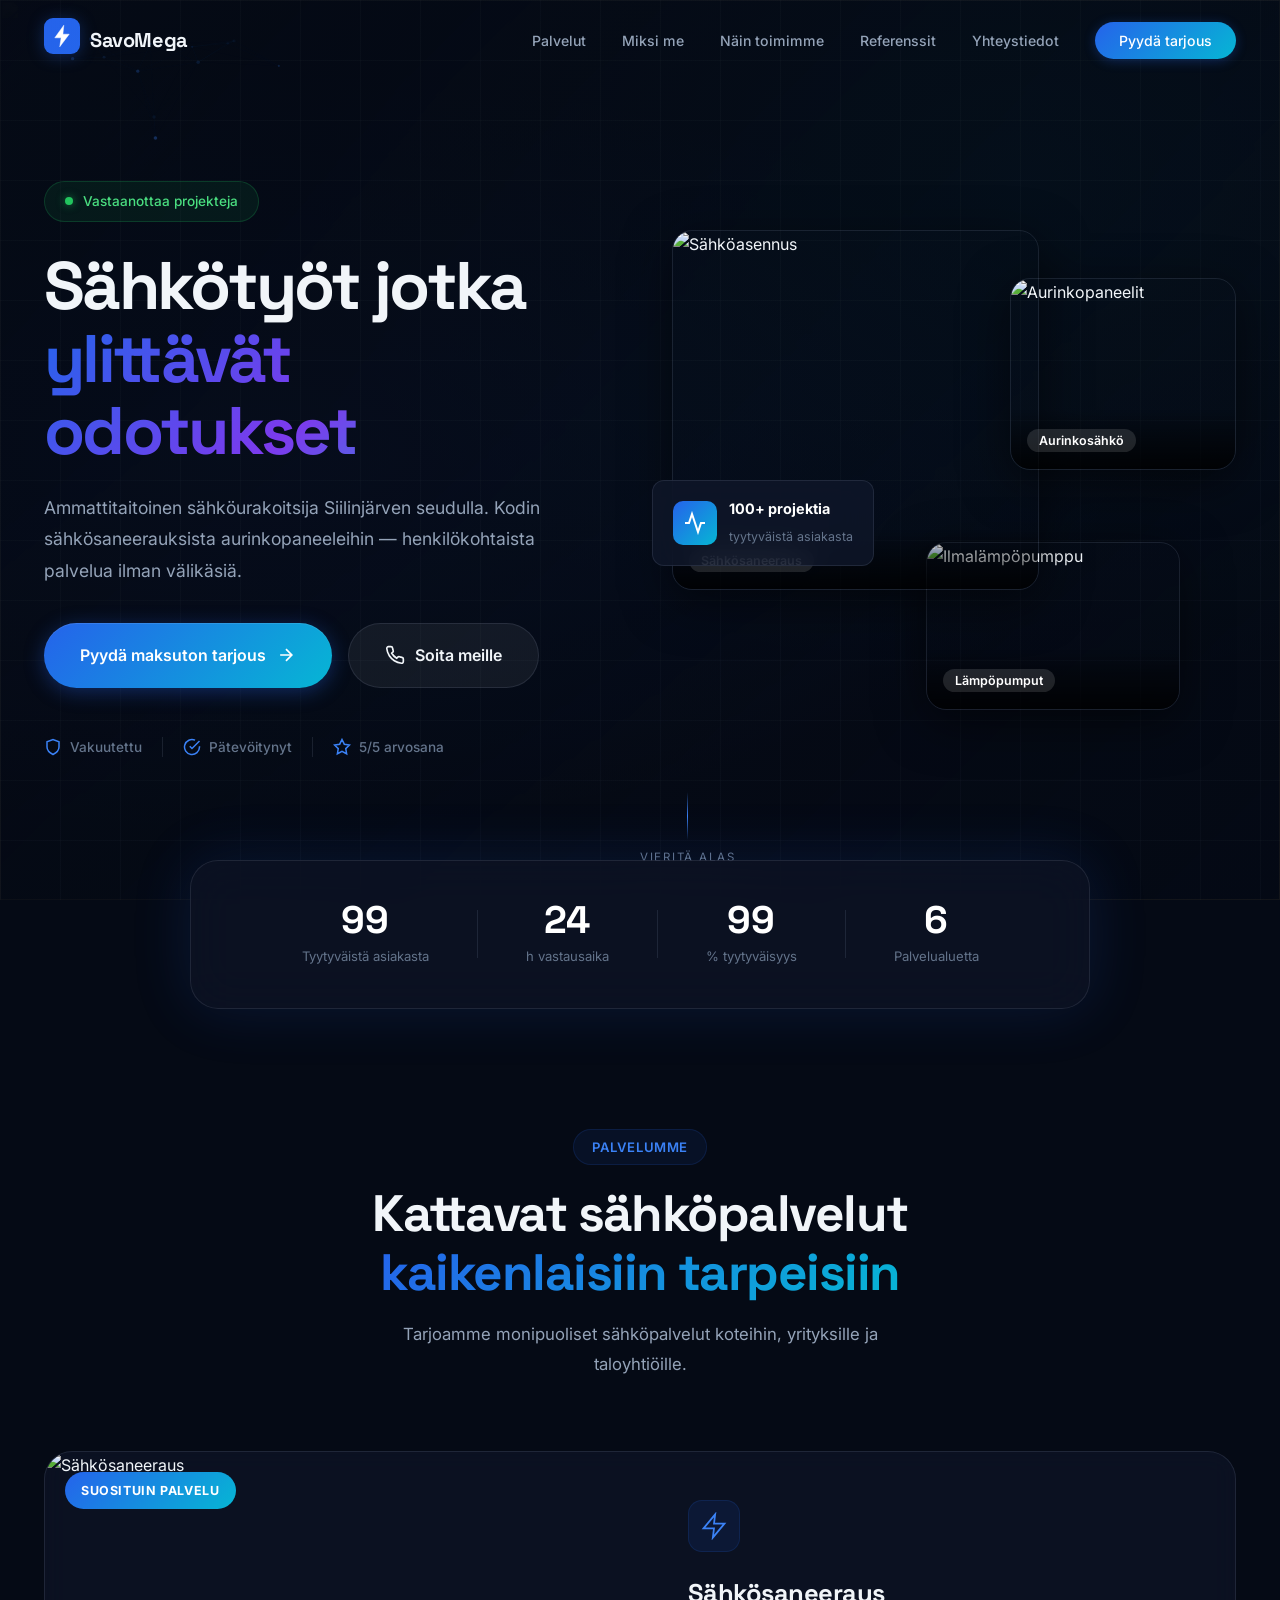
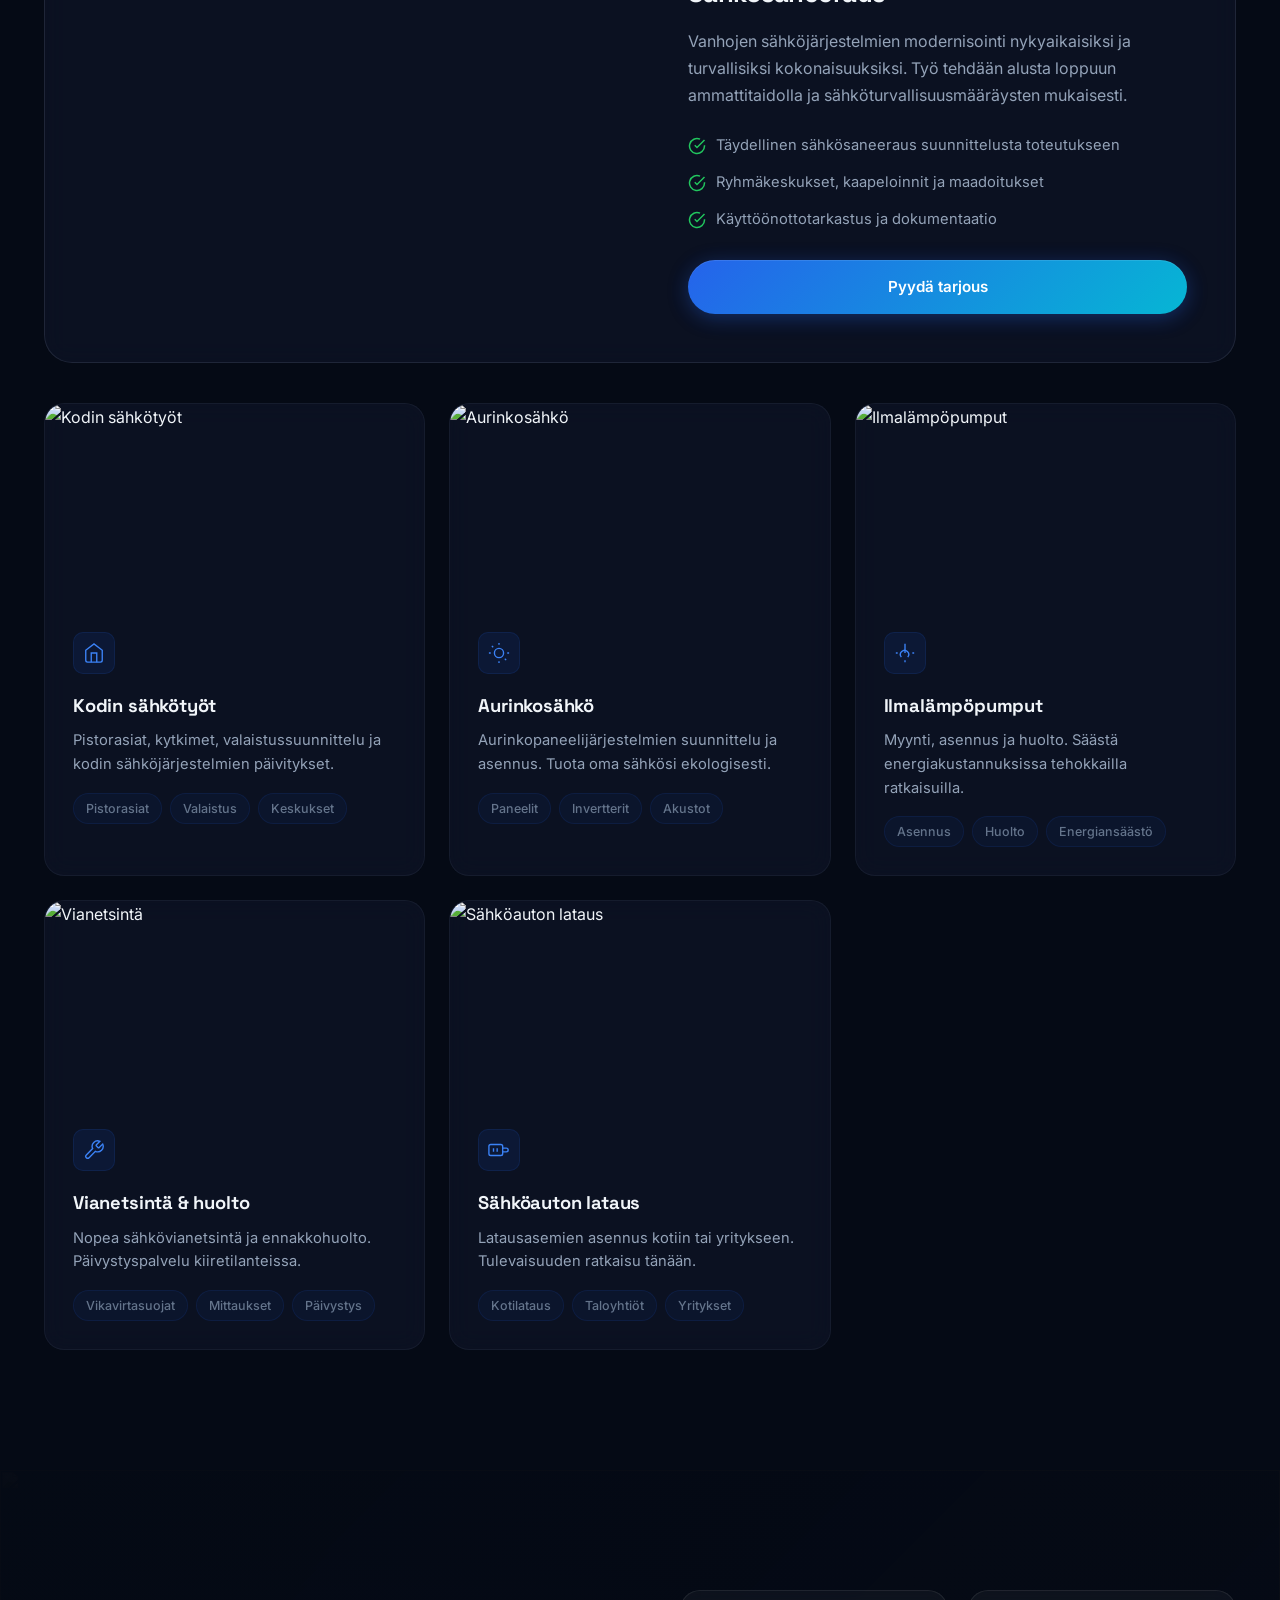
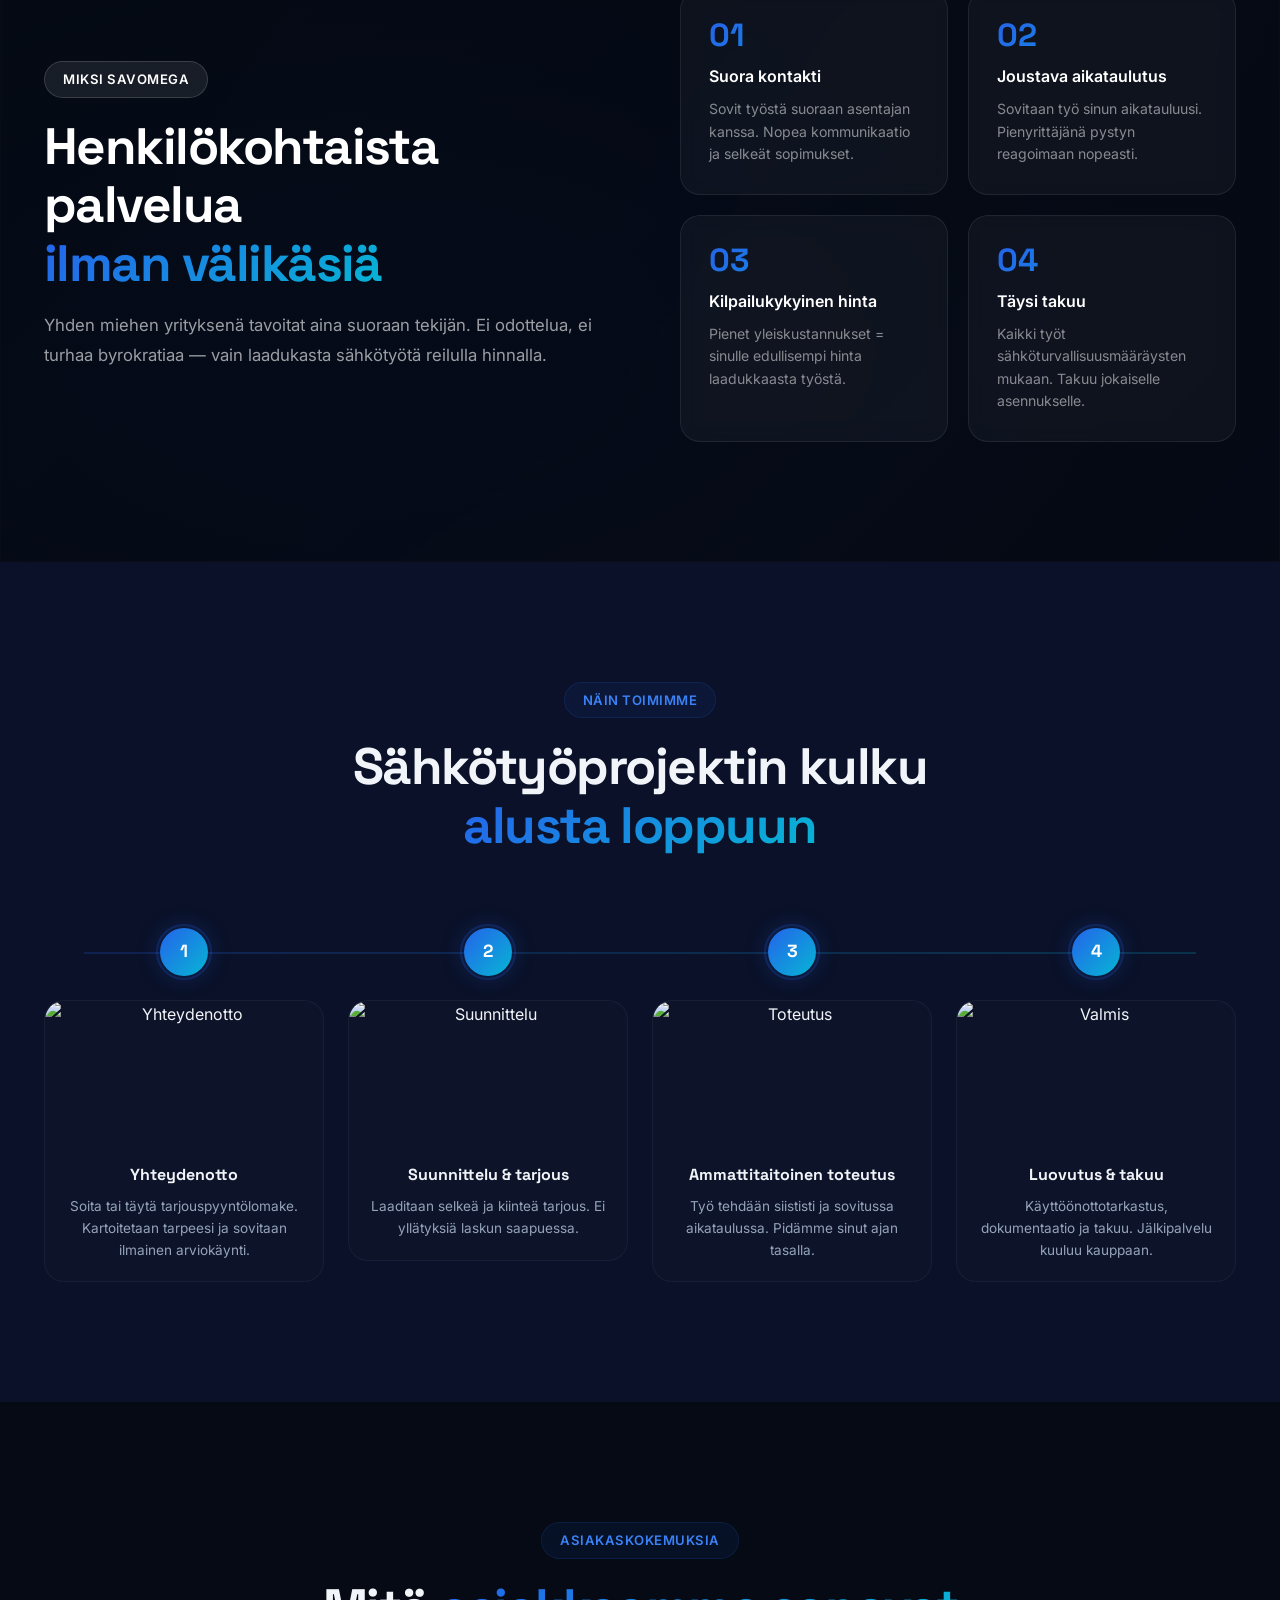
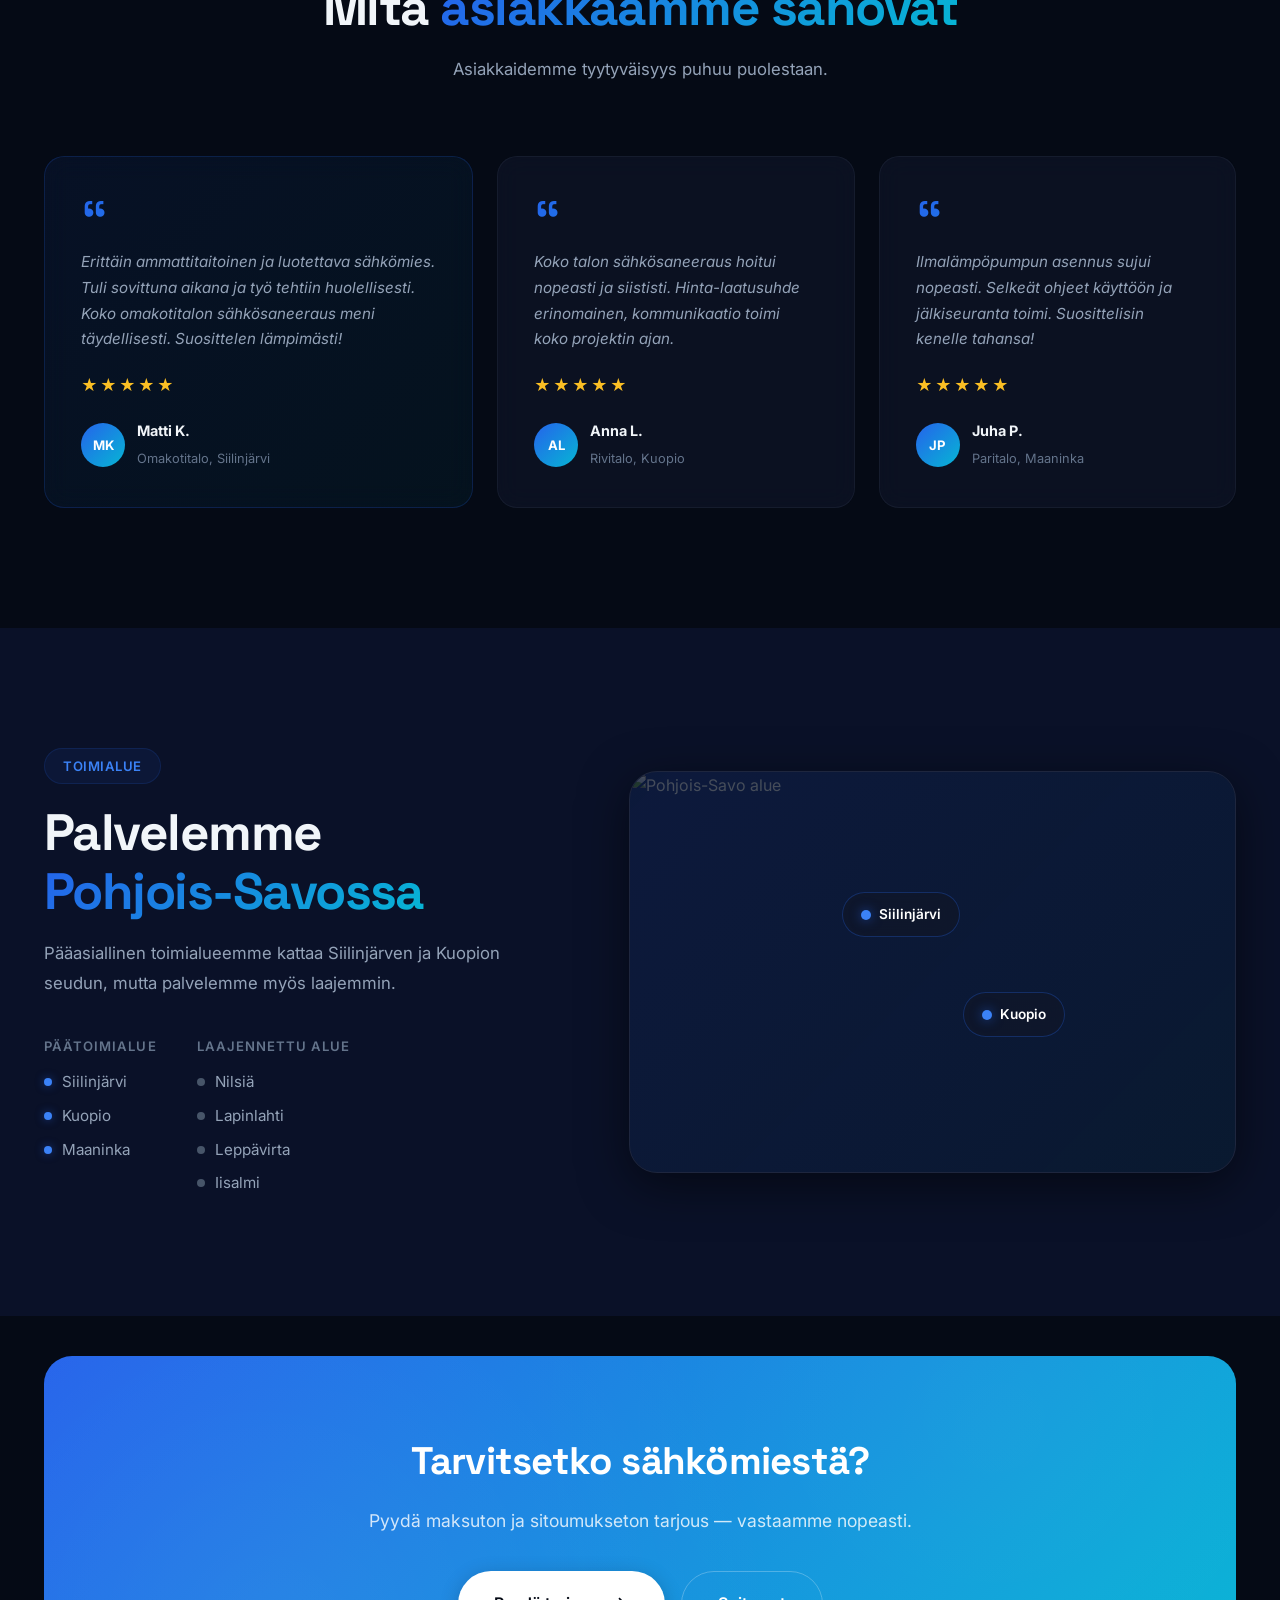
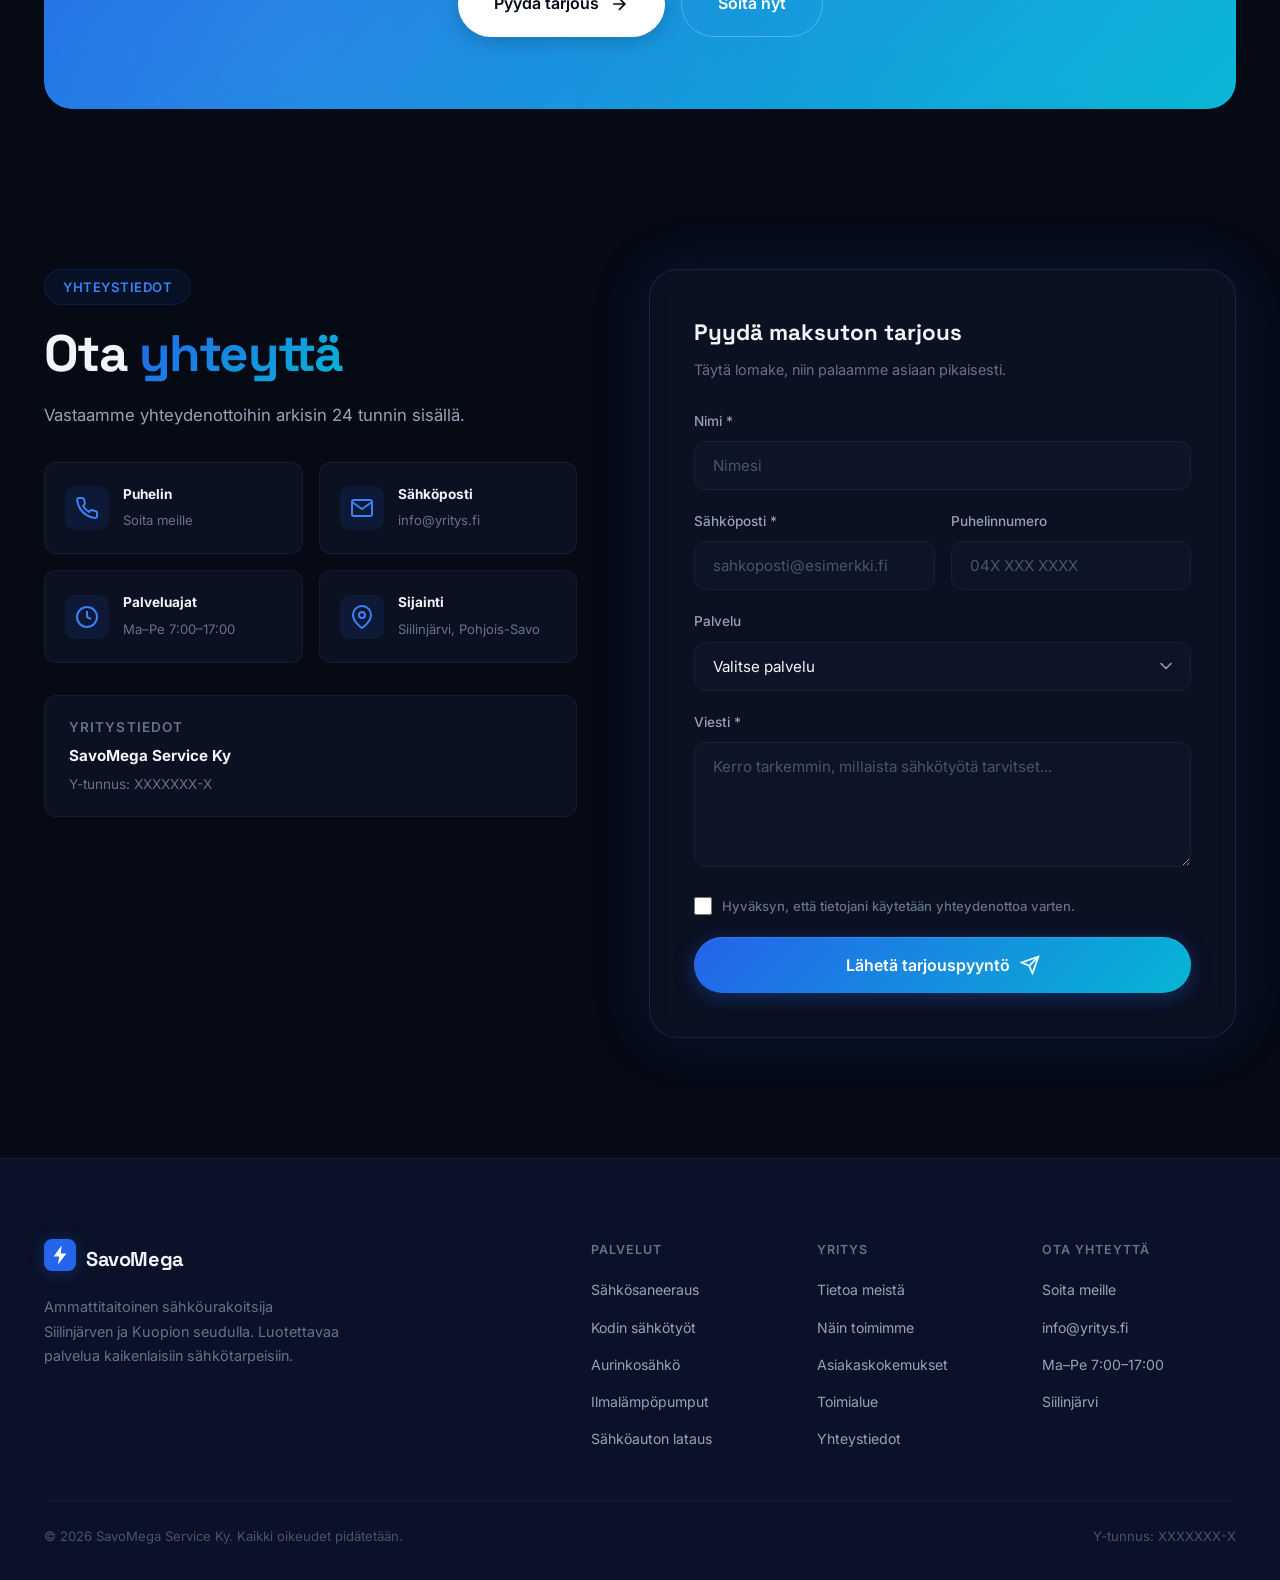
==== commit c2a55e19: "Merge pull request #8 from WebWelho/claude/design-electrical-services-site-QgFsL Claude/design elect" ====
--- a/savomega-website/index.html
+++ b/savomega-website/index.html
@@ -3,579 +3,655 @@
 <head>
     <meta charset="UTF-8">
     <meta name="viewport" content="width=device-width, initial-scale=1.0">
-    <title>[YRITYKSEN NIMI] | Sähkötyöt [KAUPUNKI] & [KAUPUNKI2]</title>
-    <meta name="description" content="[YRITYKSEN NIMI] - Luotettavat sähkötyöt [KAUPUNKI]n ja [KAUPUNKI2]n alueella. Ammattitaitoinen sähköurakoitsija. Pyydä maksuton tarjous!">
-    <meta name="keywords" content="sähkötyöt, sähköasennus, sähkömies, [KAUPUNKI], [KAUPUNKI2], [TOIMIALUE], sähkösaneeraus, ilmalämpöpumppu">
-    <meta name="author" content="[YRITYKSEN NIMI]">
-    <meta property="og:title" content="[YRITYKSEN NIMI] - Sähkötyöt [KAUPUNKI]">
-    <meta property="og:description" content="Ammattitaitoinen sähköurakoitsija [KAUPUNKI]n ja [KAUPUNKI2]n alueella. Pyydä maksuton tarjous!">
+    <meta name="description" content="SavoMega Service Ky - Luotettavat sähkötyöt Siilinjärven ja Kuopion alueella. Sähköasennukset, saneeraukset, vianetsintä ja ilmalämpöpumput.">
+    <meta name="keywords" content="sähkötyöt, sähköasennus, sähkömies, Siilinjärvi, Kuopio, Pohjois-Savo, sähkösaneeraus, ilmalämpöpumppu">
+    <meta name="author" content="SavoMega Service Ky">
+    <meta property="og:title" content="SavoMega Service Ky - Sähkötyöt Siilinjärvi">
+    <meta property="og:description" content="Ammattitaitoinen sähköurakoitsija Siilinjärven ja Kuopion alueella. Pyydä maksuton tarjous!">
     <meta property="og:type" content="website">
+    <title>SavoMega Service Ky | Sähkötyöt Siilinjärvi & Kuopio</title>
     <link rel="preconnect" href="https://fonts.googleapis.com">
     <link rel="preconnect" href="https://fonts.gstatic.com" crossorigin>
-    <link href="https://fonts.googleapis.com/css2?family=Inter:wght@400;500;600;700;800;900&family=Playfair+Display:wght@700;800;900&display=swap" rel="stylesheet">
+    <link href="https://fonts.googleapis.com/css2?family=Space+Grotesk:wght@300;400;500;600;700&family=Inter:wght@300;400;500;600;700;800&display=swap" rel="stylesheet">
     <link rel="stylesheet" href="styles.css">
 </head>
 <body>
-
-<!-- Sticky Top Bar -->
-<div class="top-bar">
-    <div class="container top-bar-content">
-        <span class="top-bar-text">
-            <span class="pulse-dot"></span>
-            Ammattitaitoinen sähköurakoitsija – [KAUPUNKI] & [KAUPUNKI2]
-        </span>
-        <a href="tel:+358XXXXXXXXX" class="top-bar-phone">
-            <svg width="16" height="16" viewBox="0 0 24 24" fill="none" stroke="currentColor" stroke-width="2.5"><path d="M22 16.92v3a2 2 0 01-2.18 2 19.79 19.79 0 01-8.63-3.07 19.5 19.5 0 01-6-6 19.79 19.79 0 01-3.07-8.67A2 2 0 014.11 2h3a2 2 0 012 1.72c.127.96.361 1.903.7 2.81a2 2 0 01-.45 2.11L8.09 9.91a16 16 0 006 6l1.27-1.27a2 2 0 012.11-.45c.907.339 1.85.573 2.81.7A2 2 0 0122 16.92z"/></svg>
-            Soita meille
-        </a>
-    </div>
-</div>
-
-<!-- Navigation -->
-<nav class="navbar" id="navbar">
-    <div class="container nav-content">
-        <a href="#" class="logo">
-            <span class="logo-icon">&#9889;</span>
-            <div class="logo-text">[YRITYS]<span>Name</span></div>
-        </a>
-        <div class="nav-links" id="navLinks">
-            <a href="#palvelut">Palvelut</a>
-            <a href="#miksi-me">Miksi me</a>
-            <a href="#toimialue">Toimialue</a>
-            <a href="#referenssit">Referenssit</a>
-            <a href="#yhteystiedot">Yhteystiedot</a>
-        </div>
-        <a href="#tarjous" class="nav-cta">Pyydä tarjous</a>
-        <button class="mobile-menu-btn" id="mobileMenuBtn" aria-label="Avaa valikko">
-            <span></span><span></span><span></span>
-        </button>
-    </div>
-</nav>
-
-<!-- HERO – Full viewport with background image -->
-<section class="hero" style="background-image: url('https://images.unsplash.com/photo-1555664424-778a1e5e1b48?w=1920&q=85')">
-    <div class="hero-overlay"></div>
-    <div class="hero-particles" id="particles"></div>
-    <div class="container hero-content">
-        <div class="hero-badge animate-in">
-            <span class="badge-dot"></span>
-            Ammattitaitoinen sähköurakoitsija
-        </div>
-        <h1 class="hero-title animate-in d1">
-            Luotettavat <span class="hero-highlight">sähkötyöt</span><br>
-            [KAUPUNKI]n seudulla
-        </h1>
-        <p class="hero-subtitle animate-in d2">
-            [YRITYKSEN NIMI] tarjoaa monipuoliset sähköasennuspalvelut<br class="hide-mobile">
-            koteihin ja yrityksille. Henkilökohtaista palvelua, joustavasti ja ammattitaidolla.
-        </p>
-        <div class="hero-ctas animate-in d3">
-            <a href="#tarjous" class="btn-hero-primary">
-                Pyydä maksuton tarjous
-                <svg width="20" height="20" viewBox="0 0 24 24" fill="none" stroke="currentColor" stroke-width="2.5"><path d="M5 12h14M12 5l7 7-7 7"/></svg>
-                <span class="btn-shimmer"></span>
+    <!-- Cursor glow effect -->
+    <div class="cursor-glow" id="cursorGlow"></div>
+
+    <!-- Navigation -->
+    <nav class="navbar" id="navbar">
+        <div class="container nav-container">
+            <a href="#hero" class="logo">
+                <div class="logo-mark">
+                    <svg width="36" height="36" viewBox="0 0 40 40" fill="none">
+                        <rect width="40" height="40" rx="10" fill="url(#logoGrad)"/>
+                        <path d="M22 8L12 22h7l-1.5 10L28 18h-7L22 8z" fill="white" stroke="white" stroke-width="0.5" stroke-linejoin="round"/>
+                        <defs><linearGradient id="logoGrad" x1="0" y1="0" x2="40" y2="40"><stop stop-color="#2563eb"/><stop offset="1" stop-color="#06b6d4"/></linearGradient></defs>
+                    </svg>
+                </div>
+                <span class="logo-text">SavoMega</span>
             </a>
-            <a href="tel:+358XXXXXXXXX" class="btn-hero-outline">
-                <svg width="20" height="20" viewBox="0 0 24 24" fill="none" stroke="currentColor" stroke-width="2.5"><path d="M22 16.92v3a2 2 0 01-2.18 2 19.79 19.79 0 01-8.63-3.07 19.5 19.5 0 01-6-6 19.79 19.79 0 01-3.07-8.67A2 2 0 014.11 2h3a2 2 0 012 1.72c.127.96.361 1.903.7 2.81a2 2 0 01-.45 2.11L8.09 9.91a16 16 0 006 6l1.27-1.27a2 2 0 012.11-.45c.907.339 1.85.573 2.81.7A2 2 0 0122 16.92z"/></svg>
-                Soita meille
-            </a>
-        </div>
-        <div class="hero-trust animate-in d4">
-            <div class="trust-pill">
-                <svg width="18" height="18" viewBox="0 0 24 24" fill="none" stroke="currentColor" stroke-width="2.5"><path d="M22 11.08V12a10 10 0 11-5.93-9.14"/><polyline points="22 4 12 14.01 9 11.01"/></svg>
-                100% Tyytyväisyys
-            </div>
-            <div class="trust-pill">
-                <svg width="18" height="18" viewBox="0 0 24 24" fill="none" stroke="currentColor" stroke-width="2.5"><path d="M22 11.08V12a10 10 0 11-5.93-9.14"/><polyline points="22 4 12 14.01 9 11.01"/></svg>
-                Nopea reagointi
-            </div>
-            <div class="trust-pill">
-                <svg width="18" height="18" viewBox="0 0 24 24" fill="none" stroke="currentColor" stroke-width="2.5"><path d="M22 11.08V12a10 10 0 11-5.93-9.14"/><polyline points="22 4 12 14.01 9 11.01"/></svg>
-                Vakuutettu & pätevä
-            </div>
-        </div>
-    </div>
-    <div class="hero-scroll-indicator">
-        <span>Selaa alas</span>
-        <svg width="20" height="20" viewBox="0 0 24 24" fill="none" stroke="currentColor" stroke-width="2"><path d="M6 9l6 6 6-6"/></svg>
-    </div>
-</section>
-
-<!-- Stats Bar -->
-<section class="stats-bar">
-    <div class="container stats-grid">
-        <div class="stat-item" data-animate>
-            <div class="stat-icon">
-                <svg width="28" height="28" viewBox="0 0 24 24" fill="none" stroke="currentColor" stroke-width="1.5"><circle cx="12" cy="12" r="10"/><polyline points="12 6 12 12 16 14"/></svg>
-            </div>
-            <div class="stat-number">24h</div>
-            <div class="stat-text">Nopea reagointi</div>
-        </div>
-        <div class="stat-item" data-animate>
-            <div class="stat-icon">
-                <svg width="28" height="28" viewBox="0 0 24 24" fill="none" stroke="currentColor" stroke-width="1.5"><path d="M12 2l3.09 6.26L22 9.27l-5 4.87 1.18 6.88L12 17.77l-6.18 3.25L7 14.14 2 9.27l6.91-1.01L12 2z"/></svg>
-            </div>
-            <div class="stat-number">100%</div>
-            <div class="stat-text">Tyytyväisyys</div>
-        </div>
-        <div class="stat-item" data-animate>
-            <div class="stat-icon">
-                <svg width="28" height="28" viewBox="0 0 24 24" fill="none" stroke="currentColor" stroke-width="1.5"><path d="M20 21v-2a4 4 0 00-4-4H8a4 4 0 00-4 4v2"/><circle cx="12" cy="7" r="4"/></svg>
-            </div>
-            <div class="stat-number">100+</div>
-            <div class="stat-text">Tyytyväistä asiakasta</div>
-        </div>
-        <div class="stat-item" data-animate>
-            <div class="stat-icon">
-                <svg width="28" height="28" viewBox="0 0 24 24" fill="none" stroke="currentColor" stroke-width="1.5"><path d="M21 10c0 7-9 13-9 13s-9-6-9-13a9 9 0 0118 0z"/><circle cx="12" cy="10" r="3"/></svg>
-            </div>
-            <div class="stat-number">[TOIMIALUE]</div>
-            <div class="stat-text">Palvelualue</div>
-        </div>
-    </div>
-</section>
-
-<!-- Problem Section -->
-<section class="problem-section">
-    <div class="problem-bg"></div>
-    <div class="container">
-        <div class="section-header light" data-animate>
-            <span class="section-tag light-tag">Tunnistatkö nämä?</span>
-            <h2>Yleisimmät sähköongelmat</h2>
-        </div>
-        <div class="problem-grid">
-            <div class="problem-card glass" data-animate>
-                <div class="problem-emoji">😤</div>
-                <h3>Sähkömies ei vastaa?</h3>
-                <p>Me vastaamme aina – joustavasti ja nopeasti myös kiireellisissä tilanteissa.</p>
-                <div class="problem-solution">Ratkaisu: Soita, vastaamme heti</div>
-            </div>
-            <div class="problem-card glass" data-animate>
-                <div class="problem-emoji">😰</div>
-                <h3>Pelkäätkö yllätyslaskua?</h3>
-                <p>Selkeä ja kilpailukykyinen hinnoittelu. Kerromme aina etukäteen mitä työ maksaa.</p>
-                <div class="problem-solution">Ratkaisu: Läpinäkyvä hinta</div>
-            </div>
-            <div class="problem-card glass" data-animate>
-                <div class="problem-emoji">⏳</div>
-                <h3>Viikkojen odotus?</h3>
-                <p>Joustava aikataulutus – sovitaan työ sinun aikatauluusi sopivaksi.</p>
-                <div class="problem-solution">Ratkaisu: Nopea aikataulutus</div>
-            </div>
-        </div>
-    </div>
-</section>
-
-<!-- Services with Photo Backgrounds -->
-<section class="services-section" id="palvelut">
-    <div class="container">
-        <div class="section-header" data-animate>
-            <span class="section-tag">Palvelumme</span>
-            <h2>Kattavat sähköpalvelut <span class="text-gradient">yhdestä paikasta</span></h2>
-            <p class="section-desc">Kodin sähkötöistä suuriin saneerauksiin – ammattitaidolla ja takuulla.</p>
-        </div>
-        <div class="services-showcase">
-            <div class="service-big" data-animate>
-                <div class="service-big-bg" style="background-image: url('https://images.unsplash.com/photo-1621905251189-08b45d6a269e?w=800&q=80')"></div>
-                <div class="service-big-overlay"></div>
-                <div class="service-big-content">
-                    <span class="service-tag-label">Suosituin palvelu</span>
+            <button class="nav-toggle" id="navToggle" aria-label="Avaa valikko">
+                <span></span><span></span><span></span>
+            </button>
+            <ul class="nav-links" id="navLinks">
+                <li><a href="#palvelut">Palvelut</a></li>
+                <li><a href="#miksi-me">Miksi me</a></li>
+                <li><a href="#prosessi">Näin toimimme</a></li>
+                <li><a href="#referenssit">Referenssit</a></li>
+                <li><a href="#yhteystiedot">Yhteystiedot</a></li>
+                <li><a href="#tarjous" class="nav-cta">Pyydä tarjous</a></li>
+            </ul>
+        </div>
+    </nav>
+
+    <!-- ===== HERO ===== -->
+    <section class="hero" id="hero">
+        <div class="hero-bg">
+            <div class="hero-image-layer">
+                <img src="https://images.pexels.com/photos/257736/pexels-photo-257736.jpeg?auto=compress&cs=tinysrgb&w=1920" alt="" class="hero-bg-img" loading="eager">
+            </div>
+            <div class="hero-overlay"></div>
+            <div class="hero-grid-lines"></div>
+            <canvas id="electricCanvas" class="hero-canvas"></canvas>
+        </div>
+
+        <div class="container hero-content">
+            <div class="hero-left">
+                <div class="hero-badge">
+                    <span class="badge-pulse"></span>
+                    Vastaanottaa projekteja
+                </div>
+                <h1 class="hero-title">
+                    Sähkötyöt jotka<br>
+                    <span class="hero-title-accent">ylittävät odotukset</span>
+                </h1>
+                <p class="hero-subtitle">
+                    Ammattitaitoinen sähköurakoitsija Siilinjärven seudulla. Kodin sähkösaneerauksista aurinkopaneeleihin
+                    &mdash; henkilökohtaista palvelua ilman välikäsiä.
+                </p>
+                <div class="hero-actions">
+                    <a href="#tarjous" class="btn btn-primary btn-lg">
+                        <span>Pyydä maksuton tarjous</span>
+                        <svg width="20" height="20" viewBox="0 0 24 24" fill="none" stroke="currentColor" stroke-width="2"><path d="M5 12h14M12 5l7 7-7 7"/></svg>
+                    </a>
+                    <a href="tel:+358XXXXXXXXX" class="btn btn-glass btn-lg">
+                        <svg width="20" height="20" viewBox="0 0 24 24" fill="none" stroke="currentColor" stroke-width="2"><path d="M22 16.92v3a2 2 0 0 1-2.18 2 19.79 19.79 0 0 1-8.63-3.07 19.5 19.5 0 0 1-6-6 19.79 19.79 0 0 1-3.07-8.67A2 2 0 0 1 4.11 2h3a2 2 0 0 1 2 1.72c.127.96.361 1.903.7 2.81a2 2 0 0 1-.45 2.11L8.09 9.91a16 16 0 0 0 6 6l1.27-1.27a2 2 0 0 1 2.11-.45c.907.339 1.85.573 2.81.7A2 2 0 0 1 22 16.92z"/></svg>
+                        <span>Soita meille</span>
+                    </a>
+                </div>
+                <!-- Trust bar -->
+                <div class="hero-trust">
+                    <div class="trust-item">
+                        <svg width="18" height="18" viewBox="0 0 24 24" fill="none" stroke="currentColor" stroke-width="2"><path d="M12 22s8-4 8-10V5l-8-3-8 3v7c0 6 8 10 8 10z"/></svg>
+                        <span>Vakuutettu</span>
+                    </div>
+                    <div class="trust-divider"></div>
+                    <div class="trust-item">
+                        <svg width="18" height="18" viewBox="0 0 24 24" fill="none" stroke="currentColor" stroke-width="2"><path d="M22 11.08V12a10 10 0 1 1-5.93-9.14"/><polyline points="22 4 12 14.01 9 11.01"/></svg>
+                        <span>Pätevöitynyt</span>
+                    </div>
+                    <div class="trust-divider"></div>
+                    <div class="trust-item">
+                        <svg width="18" height="18" viewBox="0 0 24 24" fill="none" stroke="currentColor" stroke-width="2"><path d="M12 2l3.09 6.26L22 9.27l-5 4.87 1.18 6.88L12 17.77l-6.18 3.25L7 14.14 2 9.27l6.91-1.01L12 2z"/></svg>
+                        <span>5/5 arvosana</span>
+                    </div>
+                </div>
+            </div>
+
+            <div class="hero-right">
+                <div class="hero-showcase">
+                    <div class="showcase-card showcase-main">
+                        <img src="https://images.pexels.com/photos/257736/pexels-photo-257736.jpeg?auto=compress&cs=tinysrgb&w=600" alt="Sähköasennus" loading="eager">
+                        <div class="showcase-overlay">
+                            <span class="showcase-tag">Sähkösaneeraus</span>
+                        </div>
+                    </div>
+                    <div class="showcase-card showcase-float-1">
+                        <img src="https://images.pexels.com/photos/356036/pexels-photo-356036.jpeg?auto=compress&cs=tinysrgb&w=400&q=80" alt="Aurinkopaneelit" loading="eager">
+                        <div class="showcase-overlay">
+                            <span class="showcase-tag">Aurinkosähkö</span>
+                        </div>
+                    </div>
+                    <div class="showcase-card showcase-float-2">
+                        <img src="https://images.pexels.com/photos/17842832/pexels-photo-17842832.jpeg?auto=compress&cs=tinysrgb&w=400" alt="Ilmalämpöpumppu" loading="eager">
+                        <div class="showcase-overlay">
+                            <span class="showcase-tag">Lämpöpumput</span>
+                        </div>
+                    </div>
+                    <!-- Floating stats card -->
+                    <div class="showcase-stat-card">
+                        <div class="stat-card-icon">
+                            <svg width="24" height="24" viewBox="0 0 24 24" fill="none" stroke="currentColor" stroke-width="2"><polyline points="22 12 18 12 15 21 9 3 6 12 2 12"/></svg>
+                        </div>
+                        <div>
+                            <strong>100+ projektia</strong>
+                            <span>tyytyväistä asiakasta</span>
+                        </div>
+                    </div>
+                </div>
+            </div>
+        </div>
+
+        <div class="hero-scroll-indicator">
+            <div class="scroll-line"></div>
+            <span>Vieritä alas</span>
+        </div>
+    </section>
+
+    <!-- ===== LOGO / TRUST BAR ===== -->
+    <section class="trust-bar-section">
+        <div class="container">
+            <div class="trust-bar-inner">
+                <div class="trust-bar-item">
+                    <div class="trust-bar-number" data-target="100">0</div>
+                    <div class="trust-bar-label">Tyytyväistä asiakasta</div>
+                </div>
+                <div class="trust-bar-divider"></div>
+                <div class="trust-bar-item">
+                    <div class="trust-bar-number" data-target="24">0</div>
+                    <div class="trust-bar-label">h vastausaika</div>
+                </div>
+                <div class="trust-bar-divider"></div>
+                <div class="trust-bar-item">
+                    <div class="trust-bar-number" data-target="100">0</div>
+                    <div class="trust-bar-label">% tyytyväisyys</div>
+                </div>
+                <div class="trust-bar-divider"></div>
+                <div class="trust-bar-item">
+                    <div class="trust-bar-number" data-target="6">0</div>
+                    <div class="trust-bar-label">Palvelualuetta</div>
+                </div>
+            </div>
+        </div>
+    </section>
+
+    <!-- ===== SERVICES ===== -->
+    <section class="section services" id="palvelut">
+        <div class="container">
+            <div class="section-header">
+                <span class="section-tag">Palvelumme</span>
+                <h2 class="section-title">Kattavat sähköpalvelut<br><span class="text-gradient">kaikenlaisiin tarpeisiin</span></h2>
+                <p class="section-desc">Tarjoamme monipuoliset sähköpalvelut koteihin, yrityksille ja taloyhtiöille.</p>
+            </div>
+
+            <!-- Featured service - large card -->
+            <div class="service-featured">
+                <div class="service-featured-image">
+                    <img src="https://images.pexels.com/photos/257736/pexels-photo-257736.jpeg?auto=compress&cs=tinysrgb&w=800" alt="Sähkösaneeraus">
+                    <div class="featured-badge">Suosituin palvelu</div>
+                </div>
+                <div class="service-featured-content">
+                    <div class="service-featured-icon">
+                        <svg width="28" height="28" viewBox="0 0 24 24" fill="none" stroke="currentColor" stroke-width="1.5"><path d="M13 2L3 14h9l-1 8 10-12h-9l1-8z"/></svg>
+                    </div>
                     <h3>Sähkösaneeraus</h3>
-                    <p>Vanhojen sähköjärjestelmien modernisointi nykyaikaisiksi ja turvallisiksi. Noudatamme kaikissa töissä voimassa olevia sähköturvallisuusmääräyksiä.</p>
-                    <ul>
-                        <li>Täydellinen sähkösaneeraus</li>
-                        <li>Ryhmäkeskusten uusiminen</li>
-                        <li>Maadoitusjärjestelmät</li>
-                        <li>Sähkömittaukset</li>
+                    <p>Vanhojen sähköjärjestelmien modernisointi nykyaikaisiksi ja turvallisiksi kokonaisuuksiksi. Työ tehdään alusta loppuun ammattitaidolla ja sähköturvallisuusmääräysten mukaisesti.</p>
+                    <ul class="service-check-list">
+                        <li><svg width="18" height="18" viewBox="0 0 24 24" fill="none" stroke="currentColor" stroke-width="2"><path d="M22 11.08V12a10 10 0 1 1-5.93-9.14"/><polyline points="22 4 12 14.01 9 11.01"/></svg> Täydellinen sähkösaneeraus suunnittelusta toteutukseen</li>
+                        <li><svg width="18" height="18" viewBox="0 0 24 24" fill="none" stroke="currentColor" stroke-width="2"><path d="M22 11.08V12a10 10 0 1 1-5.93-9.14"/><polyline points="22 4 12 14.01 9 11.01"/></svg> Ryhmäkeskukset, kaapeloinnit ja maadoitukset</li>
+                        <li><svg width="18" height="18" viewBox="0 0 24 24" fill="none" stroke="currentColor" stroke-width="2"><path d="M22 11.08V12a10 10 0 1 1-5.93-9.14"/><polyline points="22 4 12 14.01 9 11.01"/></svg> Käyttöönottotarkastus ja dokumentaatio</li>
                     </ul>
-                    <a href="#tarjous" class="btn-service">Kysy tarjous &#8594;</a>
-                </div>
-            </div>
-            <div class="services-side">
-                <div class="service-card-img" data-animate>
-                    <div class="service-card-bg" style="background-image: url('https://images.unsplash.com/photo-1558618666-fcd25c85f82e?w=600&q=80')"></div>
-                    <div class="service-card-overlay"></div>
-                    <div class="service-card-text">
+                    <a href="#tarjous" class="btn btn-primary">Pyydä tarjous</a>
+                </div>
+            </div>
+
+            <!-- Service grid -->
+            <div class="services-grid">
+                <div class="service-card">
+                    <div class="service-card-img">
+                        <img src="https://images.pexels.com/photos/28950842/pexels-photo-28950842.jpeg?auto=compress&cs=tinysrgb&w=500" alt="Kodin sähkötyöt">
+                    </div>
+                    <div class="service-card-body">
+                        <div class="service-icon-sm">
+                            <svg width="22" height="22" viewBox="0 0 24 24" fill="none" stroke="currentColor" stroke-width="1.5"><path d="M3 9l9-7 9 7v11a2 2 0 0 1-2 2H5a2 2 0 0 1-2-2z"/><polyline points="9 22 9 12 15 12 15 22"/></svg>
+                        </div>
                         <h3>Kodin sähkötyöt</h3>
-                        <p>Pistorasiat, kytkimet, valaistus, sähkökeskukset</p>
-                        <span class="service-arrow">&#8594;</span>
-                    </div>
-                </div>
-                <div class="service-card-img" data-animate>
-                    <div class="service-card-bg" style="background-image: url('https://images.unsplash.com/photo-1585704032915-c3400ca199e7?w=600&q=80')"></div>
-                    <div class="service-card-overlay"></div>
-                    <div class="service-card-text">
+                        <p>Pistorasiat, kytkimet, valaistussuunnittelu ja kodin sähköjärjestelmien päivitykset.</p>
+                        <div class="service-tags">
+                            <span>Pistorasiat</span><span>Valaistus</span><span>Keskukset</span>
+                        </div>
+                    </div>
+                </div>
+
+                <div class="service-card">
+                    <div class="service-card-img">
+                        <img src="https://images.pexels.com/photos/356036/pexels-photo-356036.jpeg?auto=compress&cs=tinysrgb&w=500&q=80" alt="Aurinkosähkö">
+                    </div>
+                    <div class="service-card-body">
+                        <div class="service-icon-sm">
+                            <svg width="22" height="22" viewBox="0 0 24 24" fill="none" stroke="currentColor" stroke-width="1.5"><circle cx="12" cy="12" r="5"/><line x1="12" y1="1" x2="12" y2="3"/><line x1="12" y1="21" x2="12" y2="23"/><line x1="4.22" y1="4.22" x2="5.64" y2="5.64"/><line x1="18.36" y1="18.36" x2="19.78" y2="19.78"/><line x1="1" y1="12" x2="3" y2="12"/><line x1="21" y1="12" x2="23" y2="12"/></svg>
+                        </div>
+                        <h3>Aurinkosähkö</h3>
+                        <p>Aurinkopaneelijärjestelmien suunnittelu ja asennus. Tuota oma sähkösi ekologisesti.</p>
+                        <div class="service-tags">
+                            <span>Paneelit</span><span>Invertterit</span><span>Akustot</span>
+                        </div>
+                    </div>
+                </div>
+
+                <div class="service-card">
+                    <div class="service-card-img">
+                        <img src="https://images.pexels.com/photos/5463576/pexels-photo-5463576.jpeg?auto=compress&cs=tinysrgb&w=500" alt="Ilmalämpöpumput">
+                    </div>
+                    <div class="service-card-body">
+                        <div class="service-icon-sm">
+                            <svg width="22" height="22" viewBox="0 0 24 24" fill="none" stroke="currentColor" stroke-width="1.5"><path d="M8 16.5a4.5 4.5 0 1 1 7 0"/><line x1="12" y1="12" x2="12" y2="2"/><path d="M12 22v-2"/><path d="M4 12H2"/><path d="M22 12h-2"/></svg>
+                        </div>
                         <h3>Ilmalämpöpumput</h3>
-                        <p>Myynti, asennus ja huolto – säästä energiakustannuksissa</p>
-                        <span class="service-arrow">&#8594;</span>
-                    </div>
-                </div>
-                <div class="service-card-img" data-animate>
-                    <div class="service-card-bg" style="background-image: url('https://images.unsplash.com/photo-1509391111896-e93accd79497?w=600&q=80')"></div>
-                    <div class="service-card-overlay"></div>
-                    <div class="service-card-text">
-                        <h3>Aurinkosähkö & lataus</h3>
-                        <p>Aurinkopaneelit, sähköautojen latausasemat</p>
-                        <span class="service-arrow">&#8594;</span>
-                    </div>
-                </div>
-            </div>
-        </div>
-    </div>
-</section>
-
-<!-- Work Gallery -->
-<section class="gallery-section">
-    <div class="container">
-        <div class="section-header" data-animate>
-            <span class="section-tag">Työnäytteitä</span>
-            <h2>Ammattitaitoa <span class="text-gradient">käytännössä</span></h2>
-            <p class="section-desc">Laadukasta työtä sähköasennuksissa, lämpöpumppuasennuksissa ja saneerauksissa.</p>
-        </div>
-        <div class="gallery-grid" data-animate>
-            <div class="gallery-item gallery-wide">
-                <img src="https://images.unsplash.com/photo-1621905251189-08b45d6a269e?w=800&q=80" alt="Sähkökeskus" loading="lazy">
-                <div class="gallery-label">Sähkökeskuksen asennus</div>
-            </div>
-            <div class="gallery-item">
-                <img src="https://images.unsplash.com/photo-1585704032915-c3400ca199e7?w=600&q=80" alt="Ilmalämpöpumppu" loading="lazy">
-                <div class="gallery-label">Ilmalämpöpumppu</div>
-            </div>
-            <div class="gallery-item">
-                <img src="https://images.unsplash.com/photo-1509391111896-e93accd79497?w=600&q=80" alt="Aurinkopaneelit" loading="lazy">
-                <div class="gallery-label">Aurinkosähkö</div>
-            </div>
-            <div class="gallery-item">
-                <img src="https://images.unsplash.com/photo-1558618666-fcd25c85f82e?w=600&q=80" alt="Sähkötyökalut" loading="lazy">
-                <div class="gallery-label">Ammattilaisvälineet</div>
-            </div>
-            <div class="gallery-item gallery-wide">
-                <img src="https://images.unsplash.com/photo-1555664424-778a1e5e1b48?w=800&q=80" alt="Sähköasennus" loading="lazy">
-                <div class="gallery-label">Sähköasennustyö</div>
-            </div>
-        </div>
-    </div>
-</section>
-
-<!-- Why Us -->
-<section class="why-section" id="miksi-me">
-    <div class="container">
-        <div class="section-header" data-animate>
-            <span class="section-tag">Miksi [YRITYKSEN NIMI]</span>
-            <h2>Henkilökohtaista palvelua <span class="text-gradient">ilman välikäsiä</span></h2>
-        </div>
-        <div class="why-layout">
-            <div class="why-cards">
-                <div class="why-card" data-animate>
-                    <div class="why-icon">&#9889;</div>
-                    <div><h3>Suora kontakti tekijään</h3><p>Ei välikäsiä – sovit työstä suoraan asentajan kanssa. Kommunikointi on helppoa ja nopeaa.</p></div>
-                </div>
-                <div class="why-card" data-animate>
-                    <div class="why-icon">&#128176;</div>
-                    <div><h3>Kilpailukykyinen hinta</h3><p>Pienet yleiskustannukset tarkoittavat sinulle edullisempaa hintaa laadukkaasta työstä.</p></div>
-                </div>
-                <div class="why-card" data-animate>
-                    <div class="why-icon">&#127942;</div>
-                    <div><h3>Joustava aikataulutus</h3><p>Pienyrittäjänä pystyn joustamaan aikatauluissa – sovitaan työ sinun aikatauluusi.</p></div>
-                </div>
-                <div class="why-card" data-animate>
-                    <div class="why-icon">&#129309;</div>
-                    <div><h3>Takuu kaikille töille</h3><p>Kaikki työt tehdään sähköturvallisuusmääräysten mukaisesti ja takuulla.</p></div>
-                </div>
-            </div>
-            <div class="why-profile" data-animate>
-                <div class="profile-card">
-                    <div class="profile-glow"></div>
-                    <div class="profile-avatar">SM</div>
-                    <div class="profile-status"><span class="pulse-dot-green"></span>Vapaita aikoja</div>
-                    <h3>[YRITYKSEN NIMI]</h3>
-                    <p class="profile-role">Sähköurakoitsija – [KAUPUNKI]</p>
-                    <div class="profile-stats">
-                        <div><strong>100%</strong><span>Tyytyväisyys</span></div>
-                        <div><strong>24h</strong><span>Reagointi</span></div>
-                    </div>
-                    <blockquote>"Henkilökohtaista palvelua, joustavasti ja ammattitaidolla"</blockquote>
-                    <a href="#tarjous" class="btn-profile">Pyydä tarjous</a>
-                </div>
-            </div>
-        </div>
-    </div>
-</section>
-
-<!-- Service Area -->
-<section class="area-section" id="toimialue">
-    <div class="area-bg"></div>
-    <div class="container">
-        <div class="section-header light" data-animate>
-            <span class="section-tag light-tag">Toimialue</span>
-            <h2>Palvelemme koko <span class="text-gradient-cyan">[TOIMIALUE]n</span> alueella</h2>
-        </div>
-        <div class="area-grid">
-            <div class="area-card glass" data-animate>
-                <div class="area-card-header">
-                    <svg width="28" height="28" viewBox="0 0 24 24" fill="none" stroke="currentColor" stroke-width="2"><path d="M21 10c0 7-9 13-9 13s-9-6-9-13a9 9 0 0118 0z"/><circle cx="12" cy="10" r="3"/></svg>
-                    <h3>Päätoimialue</h3>
-                </div>
-                <div class="area-tags">
-                    <span class="area-tag primary">[KAUPUNKI]</span>
-                    <span class="area-tag primary">[KAUPUNKI2]</span>
-                    <span class="area-tag primary">[KAUPUNKI3]</span>
-                </div>
-            </div>
-            <div class="area-card glass" data-animate>
-                <div class="area-card-header">
-                    <svg width="28" height="28" viewBox="0 0 24 24" fill="none" stroke="currentColor" stroke-width="2"><circle cx="12" cy="12" r="10"/><line x1="2" y1="12" x2="22" y2="12"/><path d="M12 2a15.3 15.3 0 014 10 15.3 15.3 0 01-4 10 15.3 15.3 0 01-4-10 15.3 15.3 0 014-10z"/></svg>
-                    <h3>Laajennettu alue</h3>
-                </div>
-                <div class="area-tags">
-                    <span class="area-tag">[KAUPUNKI4]</span>
-                    <span class="area-tag">[KAUPUNKI5]</span>
-                    <span class="area-tag">[KAUPUNKI6]</span>
-                    <span class="area-tag">[KAUPUNKI7]</span>
-                    <span class="area-tag">[KAUPUNKI8]</span>
-                </div>
-            </div>
-        </div>
-    </div>
-</section>
-
-<!-- Google Reviews -->
-<section class="google-reviews-section" id="referenssit">
-    <div class="container">
-        <div class="section-header" data-animate>
-            <span class="section-tag">Asiakaskokemuksia</span>
-            <h2>Mitä <span class="text-gradient">asiakkaamme sanovat</span></h2>
-            <div class="google-rating-summary">
-                <svg class="google-logo" width="24" height="24" viewBox="0 0 24 24"><path d="M22.56 12.25c0-.78-.07-1.53-.2-2.25H12v4.26h5.92a5.06 5.06 0 01-2.2 3.32v2.77h3.57c2.08-1.92 3.28-4.74 3.28-8.1z" fill="#4285F4"/><path d="M12 23c2.97 0 5.46-.98 7.28-2.66l-3.57-2.77c-.98.66-2.23 1.06-3.71 1.06-2.86 0-5.29-1.93-6.16-4.53H2.18v2.84C3.99 20.53 7.7 23 12 23z" fill="#34A853"/><path d="M5.84 14.09c-.22-.66-.35-1.36-.35-2.09s.13-1.43.35-2.09V7.07H2.18C1.43 8.55 1 10.22 1 12s.43 3.45 1.18 4.93l2.85-2.22.81-.62z" fill="#FBBC05"/><path d="M12 5.38c1.62 0 3.06.56 4.21 1.64l3.15-3.15C17.45 2.09 14.97 1 12 1 7.7 1 3.99 3.47 2.18 7.07l3.66 2.84c.87-2.6 3.3-4.53 6.16-4.53z" fill="#EA4335"/></svg>
-                <div class="google-rating-text">
-                    <span class="google-score">5.0</span>
-                    <span class="google-stars">&#9733;&#9733;&#9733;&#9733;&#9733;</span>
-                    <span class="google-count">Google-arvostelut</span>
-                </div>
-            </div>
-        </div>
-
-        <div class="google-reviews-carousel" data-animate>
-            <button class="carousel-btn carousel-prev" id="reviewPrev" aria-label="Edellinen">
-                <svg width="20" height="20" viewBox="0 0 24 24" fill="none" stroke="currentColor" stroke-width="2.5"><path d="M15 18l-6-6 6-6"/></svg>
-            </button>
-
-            <div class="carousel-track-wrapper">
-                <div class="carousel-track" id="reviewTrack">
-                    <div class="google-review-card">
-                        <div class="g-review-header">
-                            <div class="g-avatar" style="background: #1a73e8;">MK</div>
-                            <div class="g-reviewer">
-                                <strong>Matti K.</strong>
-                                <span>6 kuukautta sitten</span>
-                            </div>
-                            <svg class="g-logo" width="20" height="20" viewBox="0 0 24 24"><path d="M22.56 12.25c0-.78-.07-1.53-.2-2.25H12v4.26h5.92a5.06 5.06 0 01-2.2 3.32v2.77h3.57c2.08-1.92 3.28-4.74 3.28-8.1z" fill="#4285F4"/><path d="M12 23c2.97 0 5.46-.98 7.28-2.66l-3.57-2.77c-.98.66-2.23 1.06-3.71 1.06-2.86 0-5.29-1.93-6.16-4.53H2.18v2.84C3.99 20.53 7.7 23 12 23z" fill="#34A853"/><path d="M5.84 14.09c-.22-.66-.35-1.36-.35-2.09s.13-1.43.35-2.09V7.07H2.18C1.43 8.55 1 10.22 1 12s.43 3.45 1.18 4.93l2.85-2.22.81-.62z" fill="#FBBC05"/><path d="M12 5.38c1.62 0 3.06.56 4.21 1.64l3.15-3.15C17.45 2.09 14.97 1 12 1 7.7 1 3.99 3.47 2.18 7.07l3.66 2.84c.87-2.6 3.3-4.53 6.16-4.53z" fill="#EA4335"/></svg>
-                        </div>
-                        <div class="g-stars">&#9733;&#9733;&#9733;&#9733;&#9733; <svg class="g-verified" width="14" height="14" viewBox="0 0 24 24" fill="#4285F4"><path d="M12 1L3 5v6c0 5.55 3.84 10.74 9 12 5.16-1.26 9-6.45 9-12V5l-9-4zm-2 16l-4-4 1.41-1.41L10 14.17l6.59-6.59L18 9l-8 8z"/></svg></div>
-                        <p class="g-text">Erittäin ammattitaitoinen ja luotettava sähkömies. Tuli sovittuna aikana ja työ tehtiin huolellisesti. Suosittelen lämpimästi!</p>
-                    </div>
-
-                    <div class="google-review-card">
-                        <div class="g-review-header">
-                            <div class="g-avatar" style="background: #ea4335;">AL</div>
-                            <div class="g-reviewer">
-                                <strong>Anna L.</strong>
-                                <span>1 vuosi sitten</span>
-                            </div>
-                            <svg class="g-logo" width="20" height="20" viewBox="0 0 24 24"><path d="M22.56 12.25c0-.78-.07-1.53-.2-2.25H12v4.26h5.92a5.06 5.06 0 01-2.2 3.32v2.77h3.57c2.08-1.92 3.28-4.74 3.28-8.1z" fill="#4285F4"/><path d="M12 23c2.97 0 5.46-.98 7.28-2.66l-3.57-2.77c-.98.66-2.23 1.06-3.71 1.06-2.86 0-5.29-1.93-6.16-4.53H2.18v2.84C3.99 20.53 7.7 23 12 23z" fill="#34A853"/><path d="M5.84 14.09c-.22-.66-.35-1.36-.35-2.09s.13-1.43.35-2.09V7.07H2.18C1.43 8.55 1 10.22 1 12s.43 3.45 1.18 4.93l2.85-2.22.81-.62z" fill="#FBBC05"/><path d="M12 5.38c1.62 0 3.06.56 4.21 1.64l3.15-3.15C17.45 2.09 14.97 1 12 1 7.7 1 3.99 3.47 2.18 7.07l3.66 2.84c.87-2.6 3.3-4.53 6.16-4.53z" fill="#EA4335"/></svg>
-                        </div>
-                        <div class="g-stars">&#9733;&#9733;&#9733;&#9733;&#9733; <svg class="g-verified" width="14" height="14" viewBox="0 0 24 24" fill="#4285F4"><path d="M12 1L3 5v6c0 5.55 3.84 10.74 9 12 5.16-1.26 9-6.45 9-12V5l-9-4zm-2 16l-4-4 1.41-1.41L10 14.17l6.59-6.59L18 9l-8 8z"/></svg></div>
-                        <p class="g-text">Koko talon sähkösaneeraus hoitui nopeasti ja siististi. Hinta-laatusuhde erinomainen, ja kommunikaatio toimi koko projektin ajan.</p>
-                    </div>
-
-                    <div class="google-review-card">
-                        <div class="g-review-header">
-                            <div class="g-avatar" style="background: #34a853;">JP</div>
-                            <div class="g-reviewer">
-                                <strong>Juha P.</strong>
-                                <span>8 kuukautta sitten</span>
-                            </div>
-                            <svg class="g-logo" width="20" height="20" viewBox="0 0 24 24"><path d="M22.56 12.25c0-.78-.07-1.53-.2-2.25H12v4.26h5.92a5.06 5.06 0 01-2.2 3.32v2.77h3.57c2.08-1.92 3.28-4.74 3.28-8.1z" fill="#4285F4"/><path d="M12 23c2.97 0 5.46-.98 7.28-2.66l-3.57-2.77c-.98.66-2.23 1.06-3.71 1.06-2.86 0-5.29-1.93-6.16-4.53H2.18v2.84C3.99 20.53 7.7 23 12 23z" fill="#34A853"/><path d="M5.84 14.09c-.22-.66-.35-1.36-.35-2.09s.13-1.43.35-2.09V7.07H2.18C1.43 8.55 1 10.22 1 12s.43 3.45 1.18 4.93l2.85-2.22.81-.62z" fill="#FBBC05"/><path d="M12 5.38c1.62 0 3.06.56 4.21 1.64l3.15-3.15C17.45 2.09 14.97 1 12 1 7.7 1 3.99 3.47 2.18 7.07l3.66 2.84c.87-2.6 3.3-4.53 6.16-4.53z" fill="#EA4335"/></svg>
-                        </div>
-                        <div class="g-stars">&#9733;&#9733;&#9733;&#9733;&#9733; <svg class="g-verified" width="14" height="14" viewBox="0 0 24 24" fill="#4285F4"><path d="M12 1L3 5v6c0 5.55 3.84 10.74 9 12 5.16-1.26 9-6.45 9-12V5l-9-4zm-2 16l-4-4 1.41-1.41L10 14.17l6.59-6.59L18 9l-8 8z"/></svg></div>
-                        <p class="g-text">Ilmalämpöpumpun asennus sujui todella nopeasti. Selkeät ohjeet käyttöön ja jälkiseuranta toimi hyvin. Hyvä palvelu!</p>
-                    </div>
-
-                    <div class="google-review-card">
-                        <div class="g-review-header">
-                            <div class="g-avatar" style="background: #fbbc05; color: #333;">TH</div>
-                            <div class="g-reviewer">
-                                <strong>Tiina H.</strong>
-                                <span>3 kuukautta sitten</span>
-                            </div>
-                            <svg class="g-logo" width="20" height="20" viewBox="0 0 24 24"><path d="M22.56 12.25c0-.78-.07-1.53-.2-2.25H12v4.26h5.92a5.06 5.06 0 01-2.2 3.32v2.77h3.57c2.08-1.92 3.28-4.74 3.28-8.1z" fill="#4285F4"/><path d="M12 23c2.97 0 5.46-.98 7.28-2.66l-3.57-2.77c-.98.66-2.23 1.06-3.71 1.06-2.86 0-5.29-1.93-6.16-4.53H2.18v2.84C3.99 20.53 7.7 23 12 23z" fill="#34A853"/><path d="M5.84 14.09c-.22-.66-.35-1.36-.35-2.09s.13-1.43.35-2.09V7.07H2.18C1.43 8.55 1 10.22 1 12s.43 3.45 1.18 4.93l2.85-2.22.81-.62z" fill="#FBBC05"/><path d="M12 5.38c1.62 0 3.06.56 4.21 1.64l3.15-3.15C17.45 2.09 14.97 1 12 1 7.7 1 3.99 3.47 2.18 7.07l3.66 2.84c.87-2.6 3.3-4.53 6.16-4.53z" fill="#EA4335"/></svg>
-                        </div>
-                        <div class="g-stars">&#9733;&#9733;&#9733;&#9733;&#9733; <svg class="g-verified" width="14" height="14" viewBox="0 0 24 24" fill="#4285F4"><path d="M12 1L3 5v6c0 5.55 3.84 10.74 9 12 5.16-1.26 9-6.45 9-12V5l-9-4zm-2 16l-4-4 1.41-1.41L10 14.17l6.59-6.59L18 9l-8 8z"/></svg></div>
-                        <p class="g-text">Aurinkopaneelien asennus meni todella ammattimaisesti. Kaikki toimii moitteettomasti ja sähkölasku pieneni huomattavasti.</p>
-                    </div>
-
-                    <div class="google-review-card">
-                        <div class="g-review-header">
-                            <div class="g-avatar" style="background: #673ab7;">KV</div>
-                            <div class="g-reviewer">
-                                <strong>Kimmo V.</strong>
-                                <span>2 kuukautta sitten</span>
-                            </div>
-                            <svg class="g-logo" width="20" height="20" viewBox="0 0 24 24"><path d="M22.56 12.25c0-.78-.07-1.53-.2-2.25H12v4.26h5.92a5.06 5.06 0 01-2.2 3.32v2.77h3.57c2.08-1.92 3.28-4.74 3.28-8.1z" fill="#4285F4"/><path d="M12 23c2.97 0 5.46-.98 7.28-2.66l-3.57-2.77c-.98.66-2.23 1.06-3.71 1.06-2.86 0-5.29-1.93-6.16-4.53H2.18v2.84C3.99 20.53 7.7 23 12 23z" fill="#34A853"/><path d="M5.84 14.09c-.22-.66-.35-1.36-.35-2.09s.13-1.43.35-2.09V7.07H2.18C1.43 8.55 1 10.22 1 12s.43 3.45 1.18 4.93l2.85-2.22.81-.62z" fill="#FBBC05"/><path d="M12 5.38c1.62 0 3.06.56 4.21 1.64l3.15-3.15C17.45 2.09 14.97 1 12 1 7.7 1 3.99 3.47 2.18 7.07l3.66 2.84c.87-2.6 3.3-4.53 6.16-4.53z" fill="#EA4335"/></svg>
-                        </div>
-                        <div class="g-stars">&#9733;&#9733;&#9733;&#9733;&#9733; <svg class="g-verified" width="14" height="14" viewBox="0 0 24 24" fill="#4285F4"><path d="M12 1L3 5v6c0 5.55 3.84 10.74 9 12 5.16-1.26 9-6.45 9-12V5l-9-4zm-2 16l-4-4 1.41-1.41L10 14.17l6.59-6.59L18 9l-8 8z"/></svg></div>
-                        <p class="g-text">Hommat sujui ammattitaidolla ja nopeasti. Meidän sähkömies jatkossakin. Suosittelen!</p>
-                    </div>
-                </div>
-            </div>
-
-            <button class="carousel-btn carousel-next" id="reviewNext" aria-label="Seuraava">
-                <svg width="20" height="20" viewBox="0 0 24 24" fill="none" stroke="currentColor" stroke-width="2.5"><path d="M9 18l6-6-6-6"/></svg>
-            </button>
-        </div>
-    </div>
-</section>
-
-<!-- FAQ -->
-<section class="faq-section" id="ukk">
-    <div class="container">
-        <div class="section-header" data-animate>
-            <span class="section-tag">UKK</span>
-            <h2>Kysymyksiä? <span class="text-gradient">Vastauksia.</span></h2>
-        </div>
-        <div class="faq-list" data-animate>
-            <details class="faq-item"><summary>Kuinka nopeasti pääsette paikalle?<svg width="20" height="20" viewBox="0 0 24 24" fill="none" stroke="currentColor" stroke-width="2.5"><path d="M6 9l6 6 6-6"/></svg></summary><div class="faq-answer"><p>Pyrimme reagoimaan yhteydenottoihin 24 tunnin sisällä. Kiireellisissä tapauksissa voimme usein tulla paikan päälle hyvinkin nopeasti.</p></div></details>
-            <details class="faq-item"><summary>Mitä alueita palvelette?<svg width="20" height="20" viewBox="0 0 24 24" fill="none" stroke="currentColor" stroke-width="2.5"><path d="M6 9l6 6 6-6"/></svg></summary><div class="faq-answer"><p>Pääasiallinen toimialueemme kattaa [KAUPUNKI]n ja [KAUPUNKI2]n seudun, mutta palvelemme myös laajemmin [TOIMIALUE]n alueella: [KAUPUNKI4], [KAUPUNKI5], [KAUPUNKI6], [KAUPUNKI7] ja [KAUPUNKI8].</p></div></details>
-            <details class="faq-item"><summary>Saanko kotitalousvähennyksen?<svg width="20" height="20" viewBox="0 0 24 24" fill="none" stroke="currentColor" stroke-width="2.5"><path d="M6 9l6 6 6-6"/></svg></summary><div class="faq-answer"><p>Kyllä! Sähköasennustyöt ovat kotitalousvähennyskelpoisia – merkittävä säästö verotuksessa.</p></div></details>
-            <details class="faq-item"><summary>Teettekö myös pieniä töitä?<svg width="20" height="20" viewBox="0 0 24 24" fill="none" stroke="currentColor" stroke-width="2.5"><path d="M6 9l6 6 6-6"/></svg></summary><div class="faq-answer"><p>Ehdottomasti! Pistorasian asennuksesta koko talon sähkösaneeraukseen – mikään työ ei ole liian pieni tai suuri.</p></div></details>
-            <details class="faq-item"><summary>Onko tarjouksen pyytäminen maksullista?<svg width="20" height="20" viewBox="0 0 24 24" fill="none" stroke="currentColor" stroke-width="2.5"><path d="M6 9l6 6 6-6"/></svg></summary><div class="faq-answer"><p>Ei! Tarjous on aina maksuton ja sitoumukseton. Kerro vain tarpeestasi niin laadimme tarjouksen.</p></div></details>
-        </div>
-    </div>
-</section>
-
-<!-- Contact / CTA -->
-<section class="contact-section" id="yhteystiedot">
-    <div class="container">
-        <div class="contact-layout">
-            <div class="contact-info" data-animate>
-                <span class="section-tag">Yhteystiedot</span>
-                <h2>Ota <span class="text-gradient">yhteyttä</span></h2>
-                <p class="contact-desc">Vastaamme yhteydenottoihin arkisin 24 tunnin sisällä. Kiireellisissä tapauksissa soita suoraan.</p>
-                <div class="contact-items">
-                    <div class="contact-item">
-                        <div class="contact-icon">
-                            <svg width="22" height="22" viewBox="0 0 24 24" fill="none" stroke="currentColor" stroke-width="2"><path d="M22 16.92v3a2 2 0 01-2.18 2 19.79 19.79 0 01-8.63-3.07 19.5 19.5 0 01-6-6 19.79 19.79 0 01-3.07-8.67A2 2 0 014.11 2h3a2 2 0 012 1.72c.127.96.361 1.903.7 2.81a2 2 0 01-.45 2.11L8.09 9.91a16 16 0 006 6l1.27-1.27a2 2 0 012.11-.45c.907.339 1.85.573 2.81.7A2 2 0 0122 16.92z"/></svg>
-                        </div>
-                        <div><strong>Puhelin</strong><a href="tel:+358XXXXXXXXX">Soita meille</a></div>
-                    </div>
-                    <div class="contact-item">
-                        <div class="contact-icon">
-                            <svg width="22" height="22" viewBox="0 0 24 24" fill="none" stroke="currentColor" stroke-width="2"><path d="M4 4h16c1.1 0 2 .9 2 2v12c0 1.1-.9 2-2 2H4c-1.1 0-2-.9-2-2V6c0-1.1.9-2 2-2z"/><polyline points="22,6 12,13 2,6"/></svg>
-                        </div>
-                        <div><strong>Sähköposti</strong><a href="mailto:info@yritys.fi">info@yritys.fi</a></div>
-                    </div>
-                    <div class="contact-item">
-                        <div class="contact-icon">
-                            <svg width="22" height="22" viewBox="0 0 24 24" fill="none" stroke="currentColor" stroke-width="2"><path d="M21 10c0 7-9 13-9 13s-9-6-9-13a9 9 0 0118 0z"/><circle cx="12" cy="10" r="3"/></svg>
-                        </div>
-                        <div><strong>Toimipaikka</strong><span>[KAUPUNKI], [TOIMIALUE]</span></div>
-                    </div>
-                    <div class="contact-item">
-                        <div class="contact-icon">
-                            <svg width="22" height="22" viewBox="0 0 24 24" fill="none" stroke="currentColor" stroke-width="2"><circle cx="12" cy="12" r="10"/><polyline points="12 6 12 12 16 14"/></svg>
-                        </div>
-                        <div><strong>Palveluajat</strong><span>Ma-Pe 7:00 - 17:00</span></div>
-                    </div>
-                </div>
-                <div class="company-badge">
-                    <strong>[YRITYKSEN NIMI]</strong>
-                    <span>Y-tunnus: XXXXXXX-X</span>
-                </div>
-            </div>
-            <div class="contact-form-wrapper" id="tarjous" data-animate>
-                <h3>Pyydä maksuton tarjous</h3>
-                <form class="contact-form" id="contactForm">
-                    <div class="form-group">
-                        <label for="name">Nimi *</label>
-                        <input type="text" id="name" name="name" required placeholder="Nimesi">
-                    </div>
-                    <div class="form-row">
+                        <p>Myynti, asennus ja huolto. Säästä energiakustannuksissa tehokkailla ratkaisuilla.</p>
+                        <div class="service-tags">
+                            <span>Asennus</span><span>Huolto</span><span>Energiansäästö</span>
+                        </div>
+                    </div>
+                </div>
+
+                <div class="service-card">
+                    <div class="service-card-img">
+                        <img src="https://images.pexels.com/photos/27928762/pexels-photo-27928762.jpeg?auto=compress&cs=tinysrgb&w=500" alt="Vianetsintä">
+                    </div>
+                    <div class="service-card-body">
+                        <div class="service-icon-sm">
+                            <svg width="22" height="22" viewBox="0 0 24 24" fill="none" stroke="currentColor" stroke-width="1.5"><path d="M14.7 6.3a1 1 0 0 0 0 1.4l1.6 1.6a1 1 0 0 0 1.4 0l3.77-3.77a6 6 0 0 1-7.94 7.94l-6.91 6.91a2.12 2.12 0 0 1-3-3l6.91-6.91a6 6 0 0 1 7.94-7.94l-3.76 3.76z"/></svg>
+                        </div>
+                        <h3>Vianetsintä & huolto</h3>
+                        <p>Nopea sähkövianetsintä ja ennakkohuolto. Päivystyspalvelu kiiretilanteissa.</p>
+                        <div class="service-tags">
+                            <span>Vikavirtasuojat</span><span>Mittaukset</span><span>Päivystys</span>
+                        </div>
+                    </div>
+                </div>
+
+                <div class="service-card">
+                    <div class="service-card-img">
+                        <img src="https://images.pexels.com/photos/9800000/pexels-photo-9800000.jpeg?auto=compress&cs=tinysrgb&w=500" alt="Sähköauton lataus">
+                    </div>
+                    <div class="service-card-body">
+                        <div class="service-icon-sm">
+                            <svg width="22" height="22" viewBox="0 0 24 24" fill="none" stroke="currentColor" stroke-width="1.5"><rect x="1" y="6" width="15" height="12" rx="2"/><path d="M16 10h4a2 2 0 0 1 2 2v0a2 2 0 0 1-2 2h-4"/><path d="M6 10v4"/><path d="M10 10v4"/></svg>
+                        </div>
+                        <h3>Sähköauton lataus</h3>
+                        <p>Latausasemien asennus kotiin tai yritykseen. Tulevaisuuden ratkaisu tänään.</p>
+                        <div class="service-tags">
+                            <span>Kotilataus</span><span>Taloyhtiöt</span><span>Yritykset</span>
+                        </div>
+                    </div>
+                </div>
+            </div>
+        </div>
+    </section>
+
+    <!-- ===== WHY US ===== -->
+    <section class="section why-us" id="miksi-me">
+        <div class="why-us-bg">
+            <img src="https://images.pexels.com/photos/12380719/pexels-photo-12380719.jpeg?auto=compress&cs=tinysrgb&w=1920" alt="" loading="lazy">
+            <div class="why-us-bg-overlay"></div>
+        </div>
+        <div class="container">
+            <div class="why-us-grid">
+                <div class="why-us-content">
+                    <span class="section-tag section-tag-light">Miksi SavoMega</span>
+                    <h2 class="section-title section-title-white">Henkilökohtaista palvelua<br><span class="text-gradient">ilman välikäsiä</span></h2>
+                    <p class="why-us-desc">Yhden miehen yrityksenä tavoitat aina suoraan tekijän. Ei odottelua, ei turhaa byrokratiaa &mdash; vain laadukasta sähkötyötä reilulla hinnalla.</p>
+                </div>
+                <div class="why-us-cards">
+                    <div class="why-card">
+                        <div class="why-card-number">01</div>
+                        <h4>Suora kontakti</h4>
+                        <p>Sovit työstä suoraan asentajan kanssa. Nopea kommunikaatio ja selkeät sopimukset.</p>
+                    </div>
+                    <div class="why-card">
+                        <div class="why-card-number">02</div>
+                        <h4>Joustava aikataulutus</h4>
+                        <p>Sovitaan työ sinun aikatauluusi. Pienyrittäjänä pystyn reagoimaan nopeasti.</p>
+                    </div>
+                    <div class="why-card">
+                        <div class="why-card-number">03</div>
+                        <h4>Kilpailukykyinen hinta</h4>
+                        <p>Pienet yleiskustannukset = sinulle edullisempi hinta laadukkaasta työstä.</p>
+                    </div>
+                    <div class="why-card">
+                        <div class="why-card-number">04</div>
+                        <h4>Täysi takuu</h4>
+                        <p>Kaikki työt sähköturvallisuusmääräysten mukaan. Takuu jokaiselle asennukselle.</p>
+                    </div>
+                </div>
+            </div>
+        </div>
+    </section>
+
+    <!-- ===== PROCESS ===== -->
+    <section class="section process" id="prosessi">
+        <div class="container">
+            <div class="section-header">
+                <span class="section-tag">Näin toimimme</span>
+                <h2 class="section-title">Sähkötyöprojektin kulku<br><span class="text-gradient">alusta loppuun</span></h2>
+            </div>
+            <div class="process-timeline">
+                <div class="process-line"></div>
+                <div class="process-step">
+                    <div class="process-dot">1</div>
+                    <div class="process-card">
+                        <img src="https://images.pexels.com/photos/3183150/pexels-photo-3183150.jpeg?auto=compress&cs=tinysrgb&w=400" alt="Yhteydenotto" loading="lazy">
+                        <div class="process-card-body">
+                            <h4>Yhteydenotto</h4>
+                            <p>Soita tai täytä tarjouspyyntölomake. Kartoitetaan tarpeesi ja sovitaan ilmainen arviokäynti.</p>
+                        </div>
+                    </div>
+                </div>
+                <div class="process-step">
+                    <div class="process-dot">2</div>
+                    <div class="process-card">
+                        <img src="https://images.pexels.com/photos/416405/pexels-photo-416405.jpeg?auto=compress&cs=tinysrgb&w=400" alt="Suunnittelu" loading="lazy">
+                        <div class="process-card-body">
+                            <h4>Suunnittelu & tarjous</h4>
+                            <p>Laaditaan selkeä ja kiinteä tarjous. Ei yllätyksiä laskun saapuessa.</p>
+                        </div>
+                    </div>
+                </div>
+                <div class="process-step">
+                    <div class="process-dot">3</div>
+                    <div class="process-card">
+                        <img src="https://images.pexels.com/photos/257736/pexels-photo-257736.jpeg?auto=compress&cs=tinysrgb&w=400" alt="Toteutus" loading="lazy">
+                        <div class="process-card-body">
+                            <h4>Ammattitaitoinen toteutus</h4>
+                            <p>Työ tehdään siististi ja sovitussa aikataulussa. Pidämme sinut ajan tasalla.</p>
+                        </div>
+                    </div>
+                </div>
+                <div class="process-step">
+                    <div class="process-dot">4</div>
+                    <div class="process-card">
+                        <img src="https://images.pexels.com/photos/1396122/pexels-photo-1396122.jpeg?auto=compress&cs=tinysrgb&w=400" alt="Valmis" loading="lazy">
+                        <div class="process-card-body">
+                            <h4>Luovutus & takuu</h4>
+                            <p>Käyttöönottotarkastus, dokumentaatio ja takuu. Jälkipalvelu kuuluu kauppaan.</p>
+                        </div>
+                    </div>
+                </div>
+            </div>
+        </div>
+    </section>
+
+    <!-- ===== TESTIMONIALS ===== -->
+    <section class="section testimonials" id="referenssit">
+        <div class="container">
+            <div class="section-header">
+                <span class="section-tag">Asiakaskokemuksia</span>
+                <h2 class="section-title">Mitä <span class="text-gradient">asiakkaamme sanovat</span></h2>
+                <p class="section-desc">Asiakkaidemme tyytyväisyys puhuu puolestaan.</p>
+            </div>
+            <div class="testimonials-grid">
+                <div class="testimonial-card testimonial-highlight">
+                    <div class="testimonial-quote">&ldquo;</div>
+                    <p class="testimonial-text">Erittäin ammattitaitoinen ja luotettava sähkömies. Tuli sovittuna aikana ja työ tehtiin huolellisesti. Koko omakotitalon sähkösaneeraus meni täydellisesti. Suosittelen lämpimästi!</p>
+                    <div class="testimonial-rating">
+                        <span>&#9733;</span><span>&#9733;</span><span>&#9733;</span><span>&#9733;</span><span>&#9733;</span>
+                    </div>
+                    <div class="testimonial-author">
+                        <div class="author-avatar">MK</div>
+                        <div>
+                            <strong>Matti K.</strong>
+                            <span>Omakotitalo, Siilinjärvi</span>
+                        </div>
+                    </div>
+                </div>
+                <div class="testimonial-card">
+                    <div class="testimonial-quote">&ldquo;</div>
+                    <p class="testimonial-text">Koko talon sähkösaneeraus hoitui nopeasti ja siististi. Hinta-laatusuhde erinomainen, kommunikaatio toimi koko projektin ajan.</p>
+                    <div class="testimonial-rating">
+                        <span>&#9733;</span><span>&#9733;</span><span>&#9733;</span><span>&#9733;</span><span>&#9733;</span>
+                    </div>
+                    <div class="testimonial-author">
+                        <div class="author-avatar">AL</div>
+                        <div>
+                            <strong>Anna L.</strong>
+                            <span>Rivitalo, Kuopio</span>
+                        </div>
+                    </div>
+                </div>
+                <div class="testimonial-card">
+                    <div class="testimonial-quote">&ldquo;</div>
+                    <p class="testimonial-text">Ilmalämpöpumpun asennus sujui nopeasti. Selkeät ohjeet käyttöön ja jälkiseuranta toimi. Suosittelisin kenelle tahansa!</p>
+                    <div class="testimonial-rating">
+                        <span>&#9733;</span><span>&#9733;</span><span>&#9733;</span><span>&#9733;</span><span>&#9733;</span>
+                    </div>
+                    <div class="testimonial-author">
+                        <div class="author-avatar">JP</div>
+                        <div>
+                            <strong>Juha P.</strong>
+                            <span>Paritalo, Maaninka</span>
+                        </div>
+                    </div>
+                </div>
+            </div>
+        </div>
+    </section>
+
+    <!-- ===== SERVICE AREA ===== -->
+    <section class="section service-area" id="toimialue">
+        <div class="container">
+            <div class="area-layout">
+                <div class="area-content">
+                    <span class="section-tag">Toimialue</span>
+                    <h2 class="section-title">Palvelemme<br><span class="text-gradient">Pohjois-Savossa</span></h2>
+                    <p class="section-desc">Pääasiallinen toimialueemme kattaa Siilinjärven ja Kuopion seudun, mutta palvelemme myös laajemmin.</p>
+                    <div class="area-lists">
+                        <div class="area-list-group">
+                            <h4>Päätoimialue</h4>
+                            <ul>
+                                <li><span class="area-dot primary"></span>Siilinjärvi</li>
+                                <li><span class="area-dot primary"></span>Kuopio</li>
+                                <li><span class="area-dot primary"></span>Maaninka</li>
+                            </ul>
+                        </div>
+                        <div class="area-list-group">
+                            <h4>Laajennettu alue</h4>
+                            <ul>
+                                <li><span class="area-dot"></span>Nilsiä</li>
+                                <li><span class="area-dot"></span>Lapinlahti</li>
+                                <li><span class="area-dot"></span>Leppävirta</li>
+                                <li><span class="area-dot"></span>Iisalmi</li>
+                            </ul>
+                        </div>
+                    </div>
+                </div>
+                <div class="area-map-wrapper">
+                    <div class="area-map-visual">
+                        <img src="https://images.pexels.com/photos/3573351/pexels-photo-3573351.jpeg?auto=compress&cs=tinysrgb&w=700" alt="Pohjois-Savo alue" loading="lazy">
+                        <div class="area-map-overlay"></div>
+                        <div class="area-pin area-pin-1"><span>Siilinjärvi</span></div>
+                        <div class="area-pin area-pin-2"><span>Kuopio</span></div>
+                    </div>
+                </div>
+            </div>
+        </div>
+    </section>
+
+    <!-- ===== CTA ===== -->
+    <section class="section cta-section">
+        <div class="container">
+            <div class="cta-card">
+                <div class="cta-bg-pattern"></div>
+                <div class="cta-inner">
+                    <h2>Tarvitsetko sähkömiestä?</h2>
+                    <p>Pyydä maksuton ja sitoumukseton tarjous &mdash; vastaamme nopeasti.</p>
+                    <div class="cta-actions">
+                        <a href="#tarjous" class="btn btn-white btn-lg">
+                            <span>Pyydä tarjous</span>
+                            <svg width="20" height="20" viewBox="0 0 24 24" fill="none" stroke="currentColor" stroke-width="2"><path d="M5 12h14M12 5l7 7-7 7"/></svg>
+                        </a>
+                        <a href="tel:+358XXXXXXXXX" class="btn btn-outline-white btn-lg">Soita nyt</a>
+                    </div>
+                </div>
+            </div>
+        </div>
+    </section>
+
+    <!-- ===== CONTACT ===== -->
+    <section class="section contact" id="yhteystiedot">
+        <div class="container">
+            <div class="contact-grid">
+                <div class="contact-info">
+                    <span class="section-tag">Yhteystiedot</span>
+                    <h2 class="section-title">Ota <span class="text-gradient">yhteyttä</span></h2>
+                    <p class="section-desc">Vastaamme yhteydenottoihin arkisin 24 tunnin sisällä.</p>
+
+                    <div class="contact-cards">
+                        <a href="tel:+358XXXXXXXXX" class="contact-card-item">
+                            <div class="contact-card-icon">
+                                <svg width="24" height="24" viewBox="0 0 24 24" fill="none" stroke="currentColor" stroke-width="2"><path d="M22 16.92v3a2 2 0 0 1-2.18 2 19.79 19.79 0 0 1-8.63-3.07 19.5 19.5 0 0 1-6-6 19.79 19.79 0 0 1-3.07-8.67A2 2 0 0 1 4.11 2h3a2 2 0 0 1 2 1.72c.127.96.361 1.903.7 2.81a2 2 0 0 1-.45 2.11L8.09 9.91a16 16 0 0 0 6 6l1.27-1.27a2 2 0 0 1 2.11-.45c.907.339 1.85.573 2.81.7A2 2 0 0 1 22 16.92z"/></svg>
+                            </div>
+                            <div>
+                                <strong>Puhelin</strong>
+                                <span>Soita meille</span>
+                            </div>
+                        </a>
+                        <a href="mailto:info@yritys.fi" class="contact-card-item">
+                            <div class="contact-card-icon">
+                                <svg width="24" height="24" viewBox="0 0 24 24" fill="none" stroke="currentColor" stroke-width="2"><path d="M4 4h16c1.1 0 2 .9 2 2v12c0 1.1-.9 2-2 2H4c-1.1 0-2-.9-2-2V6c0-1.1.9-2 2-2z"/><polyline points="22,6 12,13 2,6"/></svg>
+                            </div>
+                            <div>
+                                <strong>Sähköposti</strong>
+                                <span>info@yritys.fi</span>
+                            </div>
+                        </a>
+                        <div class="contact-card-item">
+                            <div class="contact-card-icon">
+                                <svg width="24" height="24" viewBox="0 0 24 24" fill="none" stroke="currentColor" stroke-width="2"><circle cx="12" cy="12" r="10"/><polyline points="12 6 12 12 16 14"/></svg>
+                            </div>
+                            <div>
+                                <strong>Palveluajat</strong>
+                                <span>Ma&ndash;Pe 7:00&ndash;17:00</span>
+                            </div>
+                        </div>
+                        <div class="contact-card-item">
+                            <div class="contact-card-icon">
+                                <svg width="24" height="24" viewBox="0 0 24 24" fill="none" stroke="currentColor" stroke-width="2"><path d="M21 10c0 7-9 13-9 13s-9-6-9-13a9 9 0 0 1 18 0z"/><circle cx="12" cy="10" r="3"/></svg>
+                            </div>
+                            <div>
+                                <strong>Sijainti</strong>
+                                <span>Siilinjärvi, Pohjois-Savo</span>
+                            </div>
+                        </div>
+                    </div>
+
+                    <div class="company-info-box">
+                        <span class="company-info-label">Yritystiedot</span>
+                        <strong>SavoMega Service Ky</strong>
+                        <span>Y-tunnus: XXXXXXX-X</span>
+                    </div>
+                </div>
+
+                <!-- Contact Form -->
+                <div class="contact-form-wrapper" id="tarjous">
+                    <div class="form-header">
+                        <h3>Pyydä maksuton tarjous</h3>
+                        <p>Täytä lomake, niin palaamme asiaan pikaisesti.</p>
+                    </div>
+                    <form class="contact-form" id="contactForm">
                         <div class="form-group">
-                            <label for="email">Sähköposti *</label>
-                            <input type="email" id="email" name="email" required placeholder="sahkoposti@esimerkki.fi">
+                            <label for="name">Nimi *</label>
+                            <input type="text" id="name" name="name" required placeholder="Nimesi">
+                        </div>
+                        <div class="form-row">
+                            <div class="form-group">
+                                <label for="email">Sähköposti *</label>
+                                <input type="email" id="email" name="email" required placeholder="sahkoposti@esimerkki.fi">
+                            </div>
+                            <div class="form-group">
+                                <label for="phone">Puhelinnumero</label>
+                                <input type="tel" id="phone" name="phone" placeholder="04X XXX XXXX">
+                            </div>
                         </div>
                         <div class="form-group">
-                            <label for="phone">Puhelinnumero</label>
-                            <input type="tel" id="phone" name="phone" placeholder="04X XXX XXXX">
-                        </div>
-                    </div>
-                    <div class="form-group">
-                        <label for="service">Palvelu</label>
-                        <select id="service" name="service">
-                            <option value="">Valitse palvelu</option>
-                            <option value="kodin-sahkotyot">Kodin sähkötyöt</option>
-                            <option value="sahkosaneeraus">Sähkösaneeraus</option>
-                            <option value="ilmalampopumppu">Ilmalämpöpumppu</option>
-                            <option value="aurinkosahko">Aurinkosähkö</option>
-                            <option value="vianetsinta">Vianetsintä & huolto</option>
-                            <option value="sahkoauton-lataus">Sähköauton latausasema</option>
-                            <option value="muu">Muu palvelu</option>
-                        </select>
-                    </div>
-                    <div class="form-group">
-                        <label for="message">Viesti *</label>
-                        <textarea id="message" name="message" rows="4" required placeholder="Kerro tarkemmin, millaista sähkötyötä tarvitset..."></textarea>
-                    </div>
-                    <button type="submit" class="btn-submit">
-                        <span>Lähetä tarjouspyyntö</span>
-                        <svg width="20" height="20" viewBox="0 0 24 24" fill="none" stroke="currentColor" stroke-width="2"><line x1="22" y1="2" x2="11" y2="13"/><polygon points="22 2 15 22 11 13 2 9 22 2"/></svg>
-                        <span class="btn-shimmer"></span>
-                    </button>
-                </form>
-            </div>
-        </div>
-    </div>
-</section>
-
-<!-- Final CTA -->
-<section class="final-cta">
-    <div class="final-cta-bg"></div>
-    <div class="container final-cta-content" data-animate>
-        <h2>Tarvitsetko sähkömiestä?</h2>
-        <p>Pyydä maksuton ja sitoumukseton tarjous. Vastaamme yhteydenottoihin nopeasti!</p>
-        <div class="final-cta-buttons">
-            <a href="#tarjous" class="btn-hero-primary large">
-                Pyydä tarjous
-                <svg width="20" height="20" viewBox="0 0 24 24" fill="none" stroke="currentColor" stroke-width="2.5"><path d="M5 12h14M12 5l7 7-7 7"/></svg>
-                <span class="btn-shimmer"></span>
-            </a>
-            <a href="mailto:info@yritys.fi" class="btn-hero-outline">info@yritys.fi</a>
-        </div>
-        <p class="final-note">Maksuton tarjous &middot; Ei velvoitteita &middot; Nopea reagointi</p>
-    </div>
-</section>
-
-<!-- Footer -->
-<footer class="footer">
-    <div class="container footer-grid">
-        <div class="footer-brand">
-            <div class="logo"><span class="logo-icon">&#9889;</span><div class="logo-text">[YRITYS]<span>Name</span></div></div>
-            <p>Ammattitaitoinen sähköurakoitsija [KAUPUNKI]n ja [KAUPUNKI2]n seudulla. Luotettavaa palvelua kaikenlaisiin sähkötarpeisiin.</p>
-        </div>
-        <div class="footer-links"><h4>Palvelut</h4><a href="#palvelut">Kodin sähkötyöt</a><a href="#palvelut">Sähkösaneeraus</a><a href="#palvelut">Ilmalämpöpumput</a><a href="#palvelut">Aurinkosähkö</a></div>
-        <div class="footer-links"><h4>Yhteystiedot</h4><a href="tel:+358XXXXXXXXX">Soita meille</a><a href="mailto:info@yritys.fi">info@yritys.fi</a><span>[KAUPUNKI], [TOIMIALUE]</span><span>Y-tunnus: XXXXXXX-X</span></div>
-    </div>
-    <div class="container footer-bottom"><p>&copy; 2026 [YRITYKSEN NIMI].</p></div>
-</footer>
-
-<!-- Floating Mobile CTA -->
-<div class="floating-cta">
-    <a href="#tarjous" class="floating-btn">
-        <svg width="22" height="22" viewBox="0 0 24 24" fill="none" stroke="currentColor" stroke-width="2.5"><line x1="22" y1="2" x2="11" y2="13"/><polygon points="22 2 15 22 11 13 2 9 22 2"/></svg>
-        Pyydä tarjous
-    </a>
-</div>
-
-<script src="script.js"></script>
+                            <label for="service">Palvelu</label>
+                            <select id="service" name="service">
+                                <option value="">Valitse palvelu</option>
+                                <option value="sahkosaneeraus">Sähkösaneeraus</option>
+                                <option value="kodin-sahkotyot">Kodin sähkötyöt</option>
+                                <option value="ilmalampopumppu">Ilmalämpöpumppu</option>
+                                <option value="aurinkosahko">Aurinkosähkö</option>
+                                <option value="vianetsinta">Vianetsintä & huolto</option>
+                                <option value="sahkoauton-lataus">Sähköauton latausasema</option>
+                                <option value="muu">Muu palvelu</option>
+                            </select>
+                        </div>
+                        <div class="form-group">
+                            <label for="message">Viesti *</label>
+                            <textarea id="message" name="message" rows="5" required placeholder="Kerro tarkemmin, millaista sähkötyötä tarvitset..."></textarea>
+                        </div>
+                        <div class="form-group form-checkbox">
+                            <input type="checkbox" id="consent" name="consent" required>
+                            <label for="consent">Hyväksyn, että tietojani käytetään yhteydenottoa varten.</label>
+                        </div>
+                        <button type="submit" class="btn btn-primary btn-lg btn-full">
+                            <span>Lähetä tarjouspyyntö</span>
+                            <svg width="20" height="20" viewBox="0 0 24 24" fill="none" stroke="currentColor" stroke-width="2"><line x1="22" y1="2" x2="11" y2="13"/><polygon points="22 2 15 22 11 13 2 9 22 2"/></svg>
+                        </button>
+                    </form>
+                </div>
+            </div>
+        </div>
+    </section>
+
+    <!-- Footer -->
+    <footer class="footer">
+        <div class="container">
+            <div class="footer-top">
+                <div class="footer-brand">
+                    <a href="#hero" class="logo">
+                        <div class="logo-mark">
+                            <svg width="32" height="32" viewBox="0 0 40 40" fill="none">
+                                <rect width="40" height="40" rx="10" fill="url(#logoGrad2)"/>
+                                <path d="M22 8L12 22h7l-1.5 10L28 18h-7L22 8z" fill="white"/>
+                                <defs><linearGradient id="logoGrad2" x1="0" y1="0" x2="40" y2="40"><stop stop-color="#2563eb"/><stop offset="1" stop-color="#06b6d4"/></linearGradient></defs>
+                            </svg>
+                        </div>
+                        <span class="logo-text">SavoMega</span>
+                    </a>
+                    <p class="footer-desc">Ammattitaitoinen sähköurakoitsija Siilinjärven ja Kuopion seudulla. Luotettavaa palvelua kaikenlaisiin sähkötarpeisiin.</p>
+                </div>
+                <div class="footer-links-grid">
+                    <div class="footer-col">
+                        <h4>Palvelut</h4>
+                        <ul>
+                            <li><a href="#palvelut">Sähkösaneeraus</a></li>
+                            <li><a href="#palvelut">Kodin sähkötyöt</a></li>
+                            <li><a href="#palvelut">Aurinkosähkö</a></li>
+                            <li><a href="#palvelut">Ilmalämpöpumput</a></li>
+                            <li><a href="#palvelut">Sähköauton lataus</a></li>
+                        </ul>
+                    </div>
+                    <div class="footer-col">
+                        <h4>Yritys</h4>
+                        <ul>
+                            <li><a href="#miksi-me">Tietoa meistä</a></li>
+                            <li><a href="#prosessi">Näin toimimme</a></li>
+                            <li><a href="#referenssit">Asiakaskokemukset</a></li>
+                            <li><a href="#toimialue">Toimialue</a></li>
+                            <li><a href="#yhteystiedot">Yhteystiedot</a></li>
+                        </ul>
+                    </div>
+                    <div class="footer-col">
+                        <h4>Ota yhteyttä</h4>
+                        <ul>
+                            <li><a href="tel:+358XXXXXXXXX">Soita meille</a></li>
+                            <li><a href="mailto:info@yritys.fi">info@yritys.fi</a></li>
+                            <li><span>Ma&ndash;Pe 7:00&ndash;17:00</span></li>
+                            <li><span>Siilinjärvi</span></li>
+                        </ul>
+                    </div>
+                </div>
+            </div>
+            <div class="footer-bottom">
+                <p>&copy; 2026 SavoMega Service Ky. Kaikki oikeudet pidätetään.</p>
+                <p>Y-tunnus: XXXXXXX-X</p>
+            </div>
+        </div>
+    </footer>
+
+    <script src="script.js"></script>
 </body>
 </html>
--- a/savomega-website/styles.css
+++ b/savomega-website/styles.css
@@ -1,98 +1,83 @@
 /* ========================================
-   SavoMega Service Ky - Website Styles
-   Modern, professional electrical company
+   SavoMega Service Ky — Premium Design
    ======================================== */
 
-/* --- CSS Custom Properties --- */
 :root {
     --primary: #2563eb;
     --primary-dark: #1d4ed8;
     --primary-light: #3b82f6;
-    --primary-glow: rgba(37, 99, 235, 0.3);
     --accent: #06b6d4;
-    --accent-dark: #0891b2;
-
-    --bg-dark: #0a0f1c;
-    --bg-darker: #060a14;
-    --bg-card: #111827;
-    --bg-card-hover: #1a2332;
-    --bg-surface: #1e293b;
-
-    --text-primary: #f1f5f9;
-    --text-secondary: #94a3b8;
-    --text-muted: #64748b;
-
-    --border: rgba(148, 163, 184, 0.1);
-    --border-hover: rgba(148, 163, 184, 0.2);
-
-    --gradient-primary: linear-gradient(135deg, #2563eb, #06b6d4);
-    --gradient-hero: linear-gradient(135deg, #0a0f1c 0%, #111827 50%, #0a0f1c 100%);
-
-    --radius-sm: 8px;
-    --radius-md: 12px;
-    --radius-lg: 16px;
-    --radius-xl: 24px;
+    --accent-glow: rgba(6, 182, 212, 0.4);
+
+    --bg: #050a15;
+    --bg-2: #0a1128;
+    --bg-3: #0f172a;
+    --bg-card: rgba(15, 23, 42, 0.6);
+    --bg-card-solid: #111c36;
+    --bg-glass: rgba(15, 23, 42, 0.5);
+
+    --text: #f1f5f9;
+    --text-2: #94a3b8;
+    --text-3: #64748b;
+    --text-4: #475569;
+
+    --border: rgba(148, 163, 184, 0.08);
+    --border-2: rgba(148, 163, 184, 0.15);
+    --border-glow: rgba(37, 99, 235, 0.3);
+
+    --gradient: linear-gradient(135deg, #2563eb, #06b6d4);
+    --gradient-warm: linear-gradient(135deg, #2563eb 0%, #7c3aed 50%, #06b6d4 100%);
+
+    --radius: 12px;
+    --radius-lg: 20px;
+    --radius-xl: 28px;
     --radius-full: 9999px;
 
-    --shadow-sm: 0 1px 2px rgba(0, 0, 0, 0.3);
-    --shadow-md: 0 4px 12px rgba(0, 0, 0, 0.4);
-    --shadow-lg: 0 8px 30px rgba(0, 0, 0, 0.5);
-    --shadow-glow: 0 0 40px rgba(37, 99, 235, 0.15);
-
-    --transition: 0.3s cubic-bezier(0.4, 0, 0.2, 1);
-    --transition-fast: 0.15s ease;
-
-    --container-max: 1200px;
-    --section-padding: 100px;
-}
-
-/* --- Reset & Base --- */
-*, *::before, *::after {
-    margin: 0;
-    padding: 0;
-    box-sizing: border-box;
-}
-
-html {
-    scroll-behavior: smooth;
-    -webkit-text-size-adjust: 100%;
-}
-
+    --shadow: 0 4px 24px rgba(0, 0, 0, 0.4);
+    --shadow-lg: 0 12px 48px rgba(0, 0, 0, 0.5);
+    --shadow-glow: 0 0 60px rgba(37, 99, 235, 0.15);
+    --shadow-glow-lg: 0 0 120px rgba(37, 99, 235, 0.2);
+
+    --transition: 0.35s cubic-bezier(0.4, 0, 0.2, 1);
+    --spring: 0.5s cubic-bezier(0.34, 1.56, 0.64, 1);
+}
+
+/* === RESET === */
+*, *::before, *::after { margin: 0; padding: 0; box-sizing: border-box; }
+html { scroll-behavior: smooth; }
 body {
-    font-family: 'Inter', -apple-system, BlinkMacSystemFont, 'Segoe UI', sans-serif;
-    background-color: var(--bg-dark);
-    color: var(--text-primary);
+    font-family: 'Inter', -apple-system, sans-serif;
+    background: var(--bg);
+    color: var(--text);
     line-height: 1.7;
     overflow-x: hidden;
     -webkit-font-smoothing: antialiased;
-    -moz-osx-font-smoothing: grayscale;
-}
-
-a {
-    color: inherit;
-    text-decoration: none;
-    transition: var(--transition);
-}
-
-img {
-    max-width: 100%;
-    display: block;
-}
-
-ul {
-    list-style: none;
-}
-
-/* --- Container --- */
-.container {
-    max-width: var(--container-max);
-    margin: 0 auto;
-    padding: 0 24px;
-}
-
-/* --- Typography --- */
+}
+a { color: inherit; text-decoration: none; transition: var(--transition); }
+ul { list-style: none; }
+img { max-width: 100%; display: block; }
+
+/* === CURSOR GLOW === */
+.cursor-glow {
+    position: fixed;
+    width: 500px;
+    height: 500px;
+    border-radius: 50%;
+    background: radial-gradient(circle, rgba(37, 99, 235, 0.06) 0%, transparent 70%);
+    pointer-events: none;
+    z-index: 0;
+    transform: translate(-50%, -50%);
+    transition: transform 0.1s ease-out;
+    display: none;
+}
+@media (hover: hover) { .cursor-glow { display: block; } }
+
+/* === CONTAINER === */
+.container { max-width: 1240px; margin: 0 auto; padding: 0 24px; }
+
+/* === TYPOGRAPHY === */
 .text-gradient {
-    background: var(--gradient-primary);
+    background: var(--gradient);
     -webkit-background-clip: text;
     -webkit-text-fill-color: transparent;
     background-clip: text;
@@ -102,203 +87,188 @@
     display: inline-flex;
     align-items: center;
     gap: 8px;
-    padding: 6px 16px;
-    background: rgba(37, 99, 235, 0.1);
-    border: 1px solid rgba(37, 99, 235, 0.2);
+    padding: 6px 18px;
+    background: rgba(37, 99, 235, 0.08);
+    border: 1px solid rgba(37, 99, 235, 0.15);
     border-radius: var(--radius-full);
-    font-size: 0.85rem;
-    font-weight: 500;
+    font-size: 0.82rem;
+    font-weight: 600;
     color: var(--primary-light);
-    letter-spacing: 0.02em;
+    letter-spacing: 0.04em;
+    text-transform: uppercase;
+    margin-bottom: 20px;
+}
+.section-tag-light {
+    background: rgba(255,255,255,0.08);
+    border-color: rgba(255,255,255,0.15);
+    color: white;
+}
+
+.section-title {
+    font-family: 'Space Grotesk', 'Inter', sans-serif;
+    font-size: clamp(2rem, 4vw, 3.2rem);
+    font-weight: 700;
+    line-height: 1.15;
     margin-bottom: 16px;
-}
-
-.section-title {
-    font-size: clamp(2rem, 4vw, 3rem);
-    font-weight: 800;
-    line-height: 1.2;
-    margin-bottom: 16px;
-    letter-spacing: -0.02em;
-}
+    letter-spacing: -0.03em;
+}
+.section-title-white { color: white; }
 
 .section-desc {
-    font-size: 1.1rem;
-    color: var(--text-secondary);
-    max-width: 600px;
-    line-height: 1.7;
+    font-size: 1.05rem;
+    color: var(--text-2);
+    max-width: 560px;
+    line-height: 1.8;
 }
 
 .section-header {
     text-align: center;
-    margin-bottom: 64px;
-}
-
-.section-header .section-desc {
-    margin: 0 auto;
-}
-
-/* --- Buttons --- */
+    margin-bottom: 72px;
+}
+.section-header .section-desc { margin: 0 auto; }
+.section { padding: 120px 0; position: relative; }
+
+/* === BUTTONS === */
 .btn {
     display: inline-flex;
     align-items: center;
     justify-content: center;
-    gap: 8px;
-    padding: 12px 28px;
+    gap: 10px;
+    padding: 14px 32px;
     border-radius: var(--radius-full);
     font-weight: 600;
     font-size: 0.95rem;
     cursor: pointer;
     border: none;
     transition: var(--transition);
-    white-space: nowrap;
     font-family: inherit;
-}
+    position: relative;
+    overflow: hidden;
+}
+.btn::before {
+    content: '';
+    position: absolute;
+    inset: 0;
+    background: linear-gradient(135deg, rgba(255,255,255,0.15), transparent);
+    opacity: 0;
+    transition: var(--transition);
+}
+.btn:hover::before { opacity: 1; }
 
 .btn-primary {
-    background: var(--gradient-primary);
+    background: var(--gradient);
     color: white;
-    box-shadow: 0 4px 15px rgba(37, 99, 235, 0.3);
-}
-
+    box-shadow: 0 4px 20px rgba(37, 99, 235, 0.35), inset 0 1px 0 rgba(255,255,255,0.1);
+}
 .btn-primary:hover {
+    transform: translateY(-3px);
+    box-shadow: 0 8px 35px rgba(37, 99, 235, 0.45), inset 0 1px 0 rgba(255,255,255,0.1);
+}
+
+.btn-glass {
+    background: rgba(255, 255, 255, 0.06);
+    color: var(--text);
+    border: 1px solid var(--border-2);
+    backdrop-filter: blur(12px);
+}
+.btn-glass:hover {
+    background: rgba(255, 255, 255, 0.1);
+    border-color: var(--text-3);
     transform: translateY(-2px);
-    box-shadow: 0 6px 25px rgba(37, 99, 235, 0.4);
-}
-
-.btn-outline {
-    background: transparent;
-    color: var(--text-primary);
-    border: 1px solid var(--border-hover);
-}
-
-.btn-outline:hover {
-    background: rgba(255, 255, 255, 0.05);
-    border-color: var(--text-secondary);
 }
 
 .btn-white {
     background: white;
-    color: var(--bg-dark);
-}
-
+    color: var(--bg);
+    box-shadow: 0 4px 20px rgba(0,0,0,0.2);
+}
 .btn-white:hover {
     background: #f1f5f9;
-    transform: translateY(-2px);
+    transform: translateY(-3px);
+    box-shadow: 0 8px 30px rgba(0,0,0,0.3);
 }
 
 .btn-outline-white {
     background: transparent;
     color: white;
-    border: 1px solid rgba(255, 255, 255, 0.3);
-}
-
+    border: 1px solid rgba(255,255,255,0.25);
+}
 .btn-outline-white:hover {
-    background: rgba(255, 255, 255, 0.1);
-    border-color: rgba(255, 255, 255, 0.5);
-}
-
-.btn-lg {
-    padding: 16px 32px;
-    font-size: 1rem;
-}
-
-.btn-full {
-    width: 100%;
-}
-
-/* --- Navbar --- */
+    background: rgba(255,255,255,0.08);
+    border-color: rgba(255,255,255,0.5);
+}
+
+.btn-lg { padding: 18px 36px; font-size: 1rem; }
+.btn-full { width: 100%; }
+
+/* === NAVBAR === */
 .navbar {
     position: fixed;
     top: 0;
     left: 0;
     right: 0;
     z-index: 1000;
-    padding: 16px 0;
+    padding: 18px 0;
     transition: var(--transition);
-    background: transparent;
-}
-
+}
 .navbar.scrolled {
-    background: rgba(10, 15, 28, 0.9);
-    backdrop-filter: blur(20px);
-    -webkit-backdrop-filter: blur(20px);
+    background: rgba(5, 10, 21, 0.85);
+    backdrop-filter: blur(24px) saturate(180%);
+    -webkit-backdrop-filter: blur(24px) saturate(180%);
     border-bottom: 1px solid var(--border);
-    padding: 10px 0;
-}
-
-.nav-container {
-    display: flex;
-    align-items: center;
-    justify-content: space-between;
-}
+    padding: 12px 0;
+}
+
+.nav-container { display: flex; align-items: center; justify-content: space-between; }
 
 .logo {
     display: flex;
     align-items: center;
-    gap: 8px;
-    font-size: 1.3rem;
+    gap: 10px;
+    z-index: 1001;
+}
+.logo-mark { flex-shrink: 0; filter: drop-shadow(0 2px 8px rgba(37, 99, 235, 0.3)); }
+.logo-text {
+    font-family: 'Space Grotesk', sans-serif;
+    font-size: 1.25rem;
     font-weight: 700;
-    z-index: 1001;
-}
-
-.logo-icon {
-    font-size: 1.5rem;
-    filter: drop-shadow(0 0 8px rgba(37, 99, 235, 0.5));
-}
-
-.logo-highlight {
-    color: var(--primary-light);
+    letter-spacing: -0.02em;
 }
 
 .nav-links {
     display: flex;
     align-items: center;
-    gap: 32px;
-}
-
+    gap: 36px;
+}
 .nav-links a {
-    font-size: 0.9rem;
+    font-size: 0.88rem;
     font-weight: 500;
-    color: var(--text-secondary);
-    position: relative;
-}
-
-.nav-links a:hover {
-    color: var(--text-primary);
-}
-
+    color: var(--text-2);
+    position: relative;
+}
+.nav-links a:hover { color: white; }
 .nav-links a::after {
     content: '';
     position: absolute;
-    bottom: -4px;
+    bottom: -6px;
     left: 0;
     width: 0;
     height: 2px;
-    background: var(--gradient-primary);
+    background: var(--gradient);
     transition: var(--transition);
     border-radius: 2px;
 }
-
-.nav-links a:hover::after {
-    width: 100%;
-}
+.nav-links a:hover::after { width: 100%; }
 
 .nav-cta {
-    padding: 10px 24px;
-    background: var(--gradient-primary);
-    border-radius: var(--radius-full);
+    padding: 10px 24px !important;
+    background: var(--gradient);
+    border-radius: var(--radius-full) !important;
     color: white !important;
-    font-weight: 600 !important;
-}
-
-.nav-cta::after {
-    display: none !important;
-}
-
-.nav-cta:hover {
-    transform: translateY(-1px);
-    box-shadow: 0 4px 15px rgba(37, 99, 235, 0.3);
-}
+    box-shadow: 0 2px 12px rgba(37, 99, 235, 0.3);
+}
+.nav-cta::after { display: none !important; }
+.nav-cta:hover { transform: translateY(-1px); box-shadow: 0 4px 18px rgba(37, 99, 235, 0.4); }
 
 .nav-toggle {
     display: none;
@@ -310,807 +280,848 @@
     padding: 4px;
     z-index: 1001;
 }
-
 .nav-toggle span {
-    width: 24px;
-    height: 2px;
-    background: var(--text-primary);
-    transition: var(--transition);
-    border-radius: 2px;
-}
-
-.nav-toggle.active span:nth-child(1) {
-    transform: rotate(45deg) translate(5px, 5px);
-}
-
-.nav-toggle.active span:nth-child(2) {
-    opacity: 0;
-}
-
-.nav-toggle.active span:nth-child(3) {
-    transform: rotate(-45deg) translate(5px, -5px);
-}
-
-/* --- Hero --- */
+    width: 24px; height: 2px; background: var(--text); transition: var(--transition); border-radius: 2px;
+}
+.nav-toggle.active span:nth-child(1) { transform: rotate(45deg) translate(5px, 5px); }
+.nav-toggle.active span:nth-child(2) { opacity: 0; }
+.nav-toggle.active span:nth-child(3) { transform: rotate(-45deg) translate(5px, -5px); }
+
+/* === HERO === */
 .hero {
     position: relative;
     min-height: 100vh;
     display: flex;
     align-items: center;
-    justify-content: center;
-    padding: 120px 0 80px;
+    padding: 140px 0 100px;
     overflow: hidden;
 }
 
-.hero-bg {
+.hero-bg { position: absolute; inset: 0; }
+.hero-image-layer {
     position: absolute;
     inset: 0;
     z-index: 0;
 }
-
-.hero-gradient {
+.hero-bg-img {
+    width: 100%;
+    height: 100%;
+    object-fit: cover;
+    object-position: center;
+    filter: brightness(0.15) saturate(0.6);
+}
+.hero-overlay {
     position: absolute;
     inset: 0;
-    background: var(--gradient-hero);
-}
-
-.hero-gradient::before {
-    content: '';
-    position: absolute;
-    top: -50%;
-    left: -50%;
-    width: 200%;
-    height: 200%;
-    background: radial-gradient(circle at 30% 50%, rgba(37, 99, 235, 0.08) 0%, transparent 50%),
-                radial-gradient(circle at 70% 50%, rgba(6, 182, 212, 0.06) 0%, transparent 50%);
-    animation: heroGlow 15s ease-in-out infinite alternate;
-}
-
-@keyframes heroGlow {
-    0% { transform: translate(0, 0) rotate(0deg); }
-    100% { transform: translate(-5%, 5%) rotate(3deg); }
-}
-
-.hero-particles {
+    z-index: 1;
+    background:
+        linear-gradient(135deg, rgba(5, 10, 21, 0.95) 0%, rgba(5, 10, 21, 0.7) 40%, rgba(5, 10, 21, 0.4) 100%),
+        radial-gradient(ellipse at 20% 50%, rgba(37, 99, 235, 0.12) 0%, transparent 60%),
+        radial-gradient(ellipse at 80% 20%, rgba(6, 182, 212, 0.08) 0%, transparent 50%);
+}
+.hero-grid-lines {
     position: absolute;
     inset: 0;
-    overflow: hidden;
+    z-index: 1;
+    background-image:
+        linear-gradient(rgba(148, 163, 184, 0.03) 1px, transparent 1px),
+        linear-gradient(90deg, rgba(148, 163, 184, 0.03) 1px, transparent 1px);
+    background-size: 60px 60px;
+}
+.hero-canvas {
+    position: absolute;
+    inset: 0;
+    z-index: 2;
+    pointer-events: none;
 }
 
 .hero-content {
     position: relative;
-    z-index: 1;
-    text-align: center;
-    max-width: 800px;
-    margin: 0 auto;
-}
-
-.hero-badge {
-    display: inline-flex;
-    align-items: center;
-    gap: 8px;
-    padding: 8px 20px;
-    background: rgba(37, 99, 235, 0.1);
-    border: 1px solid rgba(37, 99, 235, 0.2);
-    border-radius: var(--radius-full);
-    font-size: 0.9rem;
-    font-weight: 500;
-    color: var(--primary-light);
-    margin-bottom: 24px;
-    animation: fadeInUp 0.8s ease-out;
-}
-
-.badge-dot {
-    width: 8px;
-    height: 8px;
-    background: #22c55e;
-    border-radius: 50%;
-    animation: pulse 2s ease-in-out infinite;
-}
-
-@keyframes pulse {
-    0%, 100% { opacity: 1; }
-    50% { opacity: 0.4; }
-}
-
-.hero-title {
-    font-size: clamp(2.5rem, 6vw, 4.5rem);
-    font-weight: 800;
-    line-height: 1.1;
-    letter-spacing: -0.03em;
-    margin-bottom: 24px;
-    animation: fadeInUp 0.8s ease-out 0.1s both;
-}
-
-.hero-subtitle {
-    font-size: 1.15rem;
-    color: var(--text-secondary);
-    max-width: 580px;
-    margin: 0 auto 40px;
-    line-height: 1.8;
-    animation: fadeInUp 0.8s ease-out 0.2s both;
-}
-
-.hero-actions {
-    display: flex;
-    gap: 16px;
-    justify-content: center;
-    flex-wrap: wrap;
-    margin-bottom: 60px;
-    animation: fadeInUp 0.8s ease-out 0.3s both;
-}
-
-.hero-stats {
-    display: flex;
-    align-items: center;
-    justify-content: center;
-    gap: 40px;
-    animation: fadeInUp 0.8s ease-out 0.4s both;
-}
-
-.stat {
-    text-align: center;
-}
-
-.stat-number {
-    font-size: 2.2rem;
-    font-weight: 800;
-    color: var(--text-primary);
-}
-
-.stat-suffix {
-    font-size: 1.5rem;
-    font-weight: 700;
-    color: var(--primary-light);
-}
-
-.stat-label {
-    display: block;
-    font-size: 0.85rem;
-    color: var(--text-muted);
-    margin-top: 4px;
-}
-
-.stat-divider {
-    width: 1px;
-    height: 40px;
-    background: var(--border);
-}
-
-.hero-scroll {
-    position: absolute;
-    bottom: 32px;
-    left: 50%;
-    transform: translateX(-50%);
-    z-index: 1;
-    animation: fadeInUp 0.8s ease-out 0.5s both;
-}
-
-.scroll-indicator {
-    width: 24px;
-    height: 40px;
-    border: 2px solid var(--border-hover);
-    border-radius: 12px;
-    position: relative;
-}
-
-.scroll-dot {
-    width: 4px;
-    height: 8px;
-    background: var(--primary-light);
-    border-radius: 2px;
-    position: absolute;
-    top: 8px;
-    left: 50%;
-    transform: translateX(-50%);
-    animation: scrollDown 2s ease-in-out infinite;
-}
-
-@keyframes scrollDown {
-    0% { transform: translateX(-50%) translateY(0); opacity: 1; }
-    100% { transform: translateX(-50%) translateY(16px); opacity: 0; }
-}
-
-@keyframes fadeInUp {
-    from { opacity: 0; transform: translateY(30px); }
-    to { opacity: 1; transform: translateY(0); }
-}
-
-/* --- Section --- */
-.section {
-    padding: var(--section-padding) 0;
-    position: relative;
-}
-
-/* --- Services --- */
-.services {
-    background: var(--bg-darker);
-}
-
-.services-grid {
-    display: grid;
-    grid-template-columns: repeat(3, 1fr);
-    gap: 24px;
-}
-
-.service-card {
-    position: relative;
-    background: var(--bg-card);
-    border: 1px solid var(--border);
-    border-radius: var(--radius-lg);
-    padding: 32px;
-    transition: var(--transition);
-    overflow: hidden;
-}
-
-.service-card::before {
-    content: '';
-    position: absolute;
-    top: 0;
-    left: 0;
-    right: 0;
-    height: 3px;
-    background: var(--gradient-primary);
-    transform: scaleX(0);
-    transform-origin: left;
-    transition: var(--transition);
-}
-
-.service-card:hover {
-    transform: translateY(-4px);
-    border-color: var(--border-hover);
-    box-shadow: var(--shadow-lg), var(--shadow-glow);
-    background: var(--bg-card-hover);
-}
-
-.service-card:hover::before {
-    transform: scaleX(1);
-}
-
-.service-card.featured {
-    border-color: rgba(37, 99, 235, 0.3);
-    background: linear-gradient(135deg, rgba(37, 99, 235, 0.05), rgba(6, 182, 212, 0.05));
-}
-
-.service-badge {
-    position: absolute;
-    top: 16px;
-    right: 16px;
-    padding: 4px 12px;
-    background: var(--gradient-primary);
-    color: white;
-    font-size: 0.75rem;
-    font-weight: 600;
-    border-radius: var(--radius-full);
-}
-
-.service-icon {
-    width: 56px;
-    height: 56px;
-    display: flex;
-    align-items: center;
-    justify-content: center;
-    background: rgba(37, 99, 235, 0.1);
-    border-radius: var(--radius-md);
-    margin-bottom: 20px;
-    color: var(--primary-light);
-    transition: var(--transition);
-}
-
-.service-card:hover .service-icon {
-    background: rgba(37, 99, 235, 0.2);
-    transform: scale(1.05);
-}
-
-.service-card h3 {
-    font-size: 1.2rem;
-    font-weight: 700;
-    margin-bottom: 12px;
-}
-
-.service-card p {
-    color: var(--text-secondary);
-    font-size: 0.95rem;
-    line-height: 1.6;
-    margin-bottom: 20px;
-}
-
-.service-features {
-    display: flex;
-    flex-direction: column;
-    gap: 8px;
-}
-
-.service-features li {
-    display: flex;
-    align-items: center;
-    gap: 8px;
-    font-size: 0.9rem;
-    color: var(--text-secondary);
-}
-
-.service-features li::before {
-    content: '';
-    width: 6px;
-    height: 6px;
-    background: var(--primary-light);
-    border-radius: 50%;
-    flex-shrink: 0;
-}
-
-/* --- Why Us --- */
-.why-us-grid {
+    z-index: 3;
     display: grid;
     grid-template-columns: 1fr 1fr;
     gap: 64px;
     align-items: center;
 }
 
-.why-us-content .section-desc {
-    margin-bottom: 40px;
-}
-
-.features-list {
+.hero-left { max-width: 580px; }
+
+.hero-badge {
+    display: inline-flex;
+    align-items: center;
+    gap: 10px;
+    padding: 8px 20px;
+    background: rgba(34, 197, 94, 0.08);
+    border: 1px solid rgba(34, 197, 94, 0.2);
+    border-radius: var(--radius-full);
+    font-size: 0.85rem;
+    font-weight: 500;
+    color: #4ade80;
+    margin-bottom: 28px;
+    animation: fadeInUp 0.8s ease-out;
+}
+.badge-pulse {
+    width: 8px; height: 8px;
+    background: #22c55e;
+    border-radius: 50%;
+    box-shadow: 0 0 8px rgba(34, 197, 94, 0.6);
+    animation: pulse 2s ease-in-out infinite;
+}
+@keyframes pulse { 0%, 100% { opacity: 1; box-shadow: 0 0 8px rgba(34, 197, 94, 0.6); } 50% { opacity: 0.5; box-shadow: 0 0 16px rgba(34, 197, 94, 0.3); } }
+
+.hero-title {
+    font-family: 'Space Grotesk', sans-serif;
+    font-size: clamp(2.5rem, 5.5vw, 4.2rem);
+    font-weight: 700;
+    line-height: 1.08;
+    letter-spacing: -0.04em;
+    margin-bottom: 24px;
+    animation: fadeInUp 0.8s ease-out 0.1s both;
+}
+.hero-title-accent {
+    background: var(--gradient-warm);
+    -webkit-background-clip: text;
+    -webkit-text-fill-color: transparent;
+    background-clip: text;
+    display: inline-block;
+}
+
+.hero-subtitle {
+    font-size: 1.1rem;
+    color: var(--text-2);
+    line-height: 1.8;
+    margin-bottom: 36px;
+    animation: fadeInUp 0.8s ease-out 0.2s both;
+}
+
+.hero-actions {
+    display: flex; gap: 16px; flex-wrap: wrap; margin-bottom: 48px;
+    animation: fadeInUp 0.8s ease-out 0.3s both;
+}
+
+.hero-trust {
+    display: flex; align-items: center; gap: 20px; flex-wrap: wrap;
+    animation: fadeInUp 0.8s ease-out 0.4s both;
+}
+.trust-item {
+    display: flex; align-items: center; gap: 8px;
+    font-size: 0.85rem; color: var(--text-3); font-weight: 500;
+}
+.trust-item svg { color: var(--primary-light); }
+.trust-divider { width: 1px; height: 20px; background: var(--border-2); }
+
+/* Hero showcase */
+.hero-right {
+    position: relative;
+    animation: fadeInUp 0.8s ease-out 0.3s both;
+}
+
+.hero-showcase {
+    position: relative;
+    width: 100%;
+    height: 480px;
+}
+
+.showcase-card {
+    position: absolute;
+    border-radius: var(--radius-lg);
+    overflow: hidden;
+    box-shadow: var(--shadow-lg);
+    border: 1px solid var(--border-2);
+    transition: var(--transition);
+}
+.showcase-card:hover { transform: translateY(-6px) scale(1.02); box-shadow: var(--shadow-glow-lg); }
+.showcase-card img { width: 100%; height: 100%; object-fit: cover; }
+.showcase-overlay {
+    position: absolute;
+    bottom: 0;
+    left: 0;
+    right: 0;
+    padding: 16px;
+    background: linear-gradient(transparent, rgba(0,0,0,0.8));
+}
+.showcase-tag {
+    padding: 4px 12px;
+    background: rgba(255,255,255,0.12);
+    backdrop-filter: blur(8px);
+    border-radius: var(--radius-full);
+    font-size: 0.78rem;
+    font-weight: 600;
+    color: white;
+}
+
+.showcase-main {
+    top: 0; left: 0;
+    width: 65%; height: 75%;
+    z-index: 2;
+    animation: floatUp 6s ease-in-out infinite;
+}
+.showcase-float-1 {
+    top: 10%; right: 0;
+    width: 40%; height: 40%;
+    z-index: 3;
+    animation: floatUp 6s ease-in-out infinite 1s;
+}
+.showcase-float-2 {
+    bottom: 0; right: 10%;
+    width: 45%; height: 35%;
+    z-index: 1;
+    animation: floatUp 6s ease-in-out infinite 2s;
+}
+
+.showcase-stat-card {
+    position: absolute;
+    bottom: 30%;
+    left: -20px;
+    z-index: 4;
+    display: flex;
+    align-items: center;
+    gap: 12px;
+    padding: 16px 20px;
+    background: rgba(15, 23, 42, 0.8);
+    backdrop-filter: blur(16px);
+    border: 1px solid var(--border-2);
+    border-radius: var(--radius);
+    animation: floatUp 6s ease-in-out infinite 0.5s;
+}
+.stat-card-icon {
+    width: 44px; height: 44px;
+    display: flex; align-items: center; justify-content: center;
+    background: var(--gradient);
+    border-radius: 10px;
+    color: white;
+}
+.showcase-stat-card strong { display: block; font-size: 0.9rem; color: white; }
+.showcase-stat-card span { font-size: 0.78rem; color: var(--text-3); }
+
+@keyframes floatUp {
+    0%, 100% { transform: translateY(0); }
+    50% { transform: translateY(-12px); }
+}
+
+/* Hero scroll indicator */
+.hero-scroll-indicator {
+    position: absolute;
+    bottom: 32px;
+    left: 50%;
+    transform: translateX(-50%);
+    z-index: 3;
     display: flex;
     flex-direction: column;
-    gap: 24px;
-}
-
-.feature-item {
-    display: flex;
-    gap: 16px;
-    align-items: flex-start;
-}
-
-.feature-icon {
-    width: 44px;
-    height: 44px;
+    align-items: center;
+    gap: 8px;
+    animation: fadeInUp 0.8s ease-out 0.6s both;
+}
+.scroll-line {
+    width: 1px;
+    height: 48px;
+    background: linear-gradient(to bottom, transparent, var(--primary-light), transparent);
+    animation: scrollPulse 2s ease-in-out infinite;
+}
+@keyframes scrollPulse {
+    0%, 100% { opacity: 0.3; } 50% { opacity: 1; }
+}
+.hero-scroll-indicator span { font-size: 0.72rem; color: var(--text-3); text-transform: uppercase; letter-spacing: 0.15em; }
+
+@keyframes fadeInUp {
+    from { opacity: 0; transform: translateY(40px); }
+    to { opacity: 1; transform: translateY(0); }
+}
+
+/* === TRUST BAR === */
+.trust-bar-section {
+    position: relative;
+    z-index: 10;
+    margin-top: -40px;
+    padding: 0 24px;
+}
+.trust-bar-inner {
     display: flex;
     align-items: center;
     justify-content: center;
-    background: rgba(37, 99, 235, 0.1);
-    border-radius: var(--radius-sm);
-    color: var(--primary-light);
-    flex-shrink: 0;
-}
-
-.feature-text h4 {
-    font-size: 1rem;
-    font-weight: 600;
-    margin-bottom: 4px;
-}
-
-.feature-text p {
-    font-size: 0.9rem;
-    color: var(--text-secondary);
-    line-height: 1.5;
-}
-
-/* Visual Card */
-.why-us-visual {
-    display: flex;
-    justify-content: center;
-}
-
-.visual-card {
-    width: 100%;
-    max-width: 420px;
-    perspective: 1000px;
-}
-
-.visual-card-inner {
-    background: var(--bg-card);
-    border: 1px solid var(--border);
+    gap: 48px;
+    padding: 40px 48px;
+    background: rgba(15, 23, 42, 0.6);
+    backdrop-filter: blur(24px);
+    border: 1px solid var(--border-2);
     border-radius: var(--radius-xl);
-    padding: 48px;
-    text-align: center;
-    transition: var(--transition);
-    position: relative;
-    overflow: hidden;
-}
-
-.visual-card-inner::before {
-    content: '';
-    position: absolute;
-    inset: 0;
-    background: linear-gradient(135deg, rgba(37, 99, 235, 0.05), rgba(6, 182, 212, 0.05));
-    z-index: 0;
-}
-
-.visual-card-inner > * {
-    position: relative;
-    z-index: 1;
-}
-
-.visual-icon-large {
-    font-size: 4rem;
-    margin-bottom: 24px;
-    filter: drop-shadow(0 0 20px rgba(37, 99, 235, 0.5));
-    animation: float 4s ease-in-out infinite;
-}
-
-@keyframes float {
-    0%, 100% { transform: translateY(0); }
-    50% { transform: translateY(-10px); }
-}
-
-.visual-stats {
+    box-shadow: var(--shadow-glow);
+    max-width: 900px;
+    margin: 0 auto;
+}
+.trust-bar-item { text-align: center; }
+.trust-bar-number {
+    font-family: 'Space Grotesk', sans-serif;
+    font-size: 2.4rem;
+    font-weight: 700;
+    color: white;
+    line-height: 1;
+}
+.trust-bar-label { font-size: 0.82rem; color: var(--text-3); margin-top: 6px; }
+.trust-bar-divider { width: 1px; height: 48px; background: var(--border-2); }
+
+/* === SERVICES === */
+.services { background: var(--bg); }
+
+/* Featured service */
+.service-featured {
     display: grid;
     grid-template-columns: 1fr 1fr;
-    gap: 24px;
-    margin-bottom: 32px;
-    padding-bottom: 32px;
-    border-bottom: 1px solid var(--border);
-}
-
-.visual-stat-number {
-    display: block;
-    font-size: 1.1rem;
+    gap: 0;
+    background: var(--bg-card);
+    border: 1px solid var(--border-2);
+    border-radius: var(--radius-xl);
+    overflow: hidden;
+    margin-bottom: 40px;
+    backdrop-filter: blur(12px);
+    transition: var(--transition);
+}
+.service-featured:hover {
+    border-color: var(--border-glow);
+    box-shadow: var(--shadow-glow);
+}
+.service-featured-image {
+    position: relative;
+    min-height: 360px;
+}
+.service-featured-image img {
+    width: 100%; height: 100%; object-fit: cover;
+}
+.featured-badge {
+    position: absolute;
+    top: 20px; left: 20px;
+    padding: 8px 16px;
+    background: var(--gradient);
+    border-radius: var(--radius-full);
+    font-size: 0.78rem;
     font-weight: 700;
-    color: var(--text-primary);
-}
-
-.visual-stat-label {
-    display: block;
-    font-size: 0.85rem;
-    color: var(--text-muted);
-    margin-top: 4px;
-}
-
-.trust-badges {
+    color: white;
+    text-transform: uppercase;
+    letter-spacing: 0.05em;
+}
+
+.service-featured-content {
+    padding: 48px;
     display: flex;
+    flex-direction: column;
     justify-content: center;
-    gap: 16px;
-    flex-wrap: wrap;
-}
-
-.trust-badge {
-    display: flex;
-    align-items: center;
-    gap: 6px;
-    padding: 8px 14px;
+}
+.service-featured-icon {
+    width: 52px; height: 52px;
+    display: flex; align-items: center; justify-content: center;
     background: rgba(37, 99, 235, 0.1);
     border: 1px solid rgba(37, 99, 235, 0.15);
-    border-radius: var(--radius-full);
-    font-size: 0.82rem;
-    font-weight: 500;
+    border-radius: 14px;
     color: var(--primary-light);
-}
-
-/* --- Service Area --- */
-.service-area {
-    background: var(--bg-darker);
-}
-
-.area-grid {
+    margin-bottom: 20px;
+}
+.service-featured-content h3 {
+    font-family: 'Space Grotesk', sans-serif;
+    font-size: 1.6rem;
+    font-weight: 700;
+    margin-bottom: 12px;
+    letter-spacing: -0.02em;
+}
+.service-featured-content > p {
+    color: var(--text-2);
+    margin-bottom: 24px;
+    line-height: 1.7;
+}
+
+.service-check-list {
+    display: flex; flex-direction: column; gap: 12px; margin-bottom: 28px;
+}
+.service-check-list li {
+    display: flex; align-items: center; gap: 10px;
+    font-size: 0.92rem; color: var(--text-2);
+}
+.service-check-list svg { color: #22c55e; flex-shrink: 0; }
+
+/* Service grid cards */
+.services-grid {
     display: grid;
-    grid-template-columns: 1fr 1fr;
+    grid-template-columns: repeat(auto-fill, minmax(320px, 1fr));
     gap: 24px;
-    max-width: 800px;
-    margin: 0 auto;
-}
-
-.area-card {
+}
+
+.service-card {
     background: var(--bg-card);
     border: 1px solid var(--border);
     border-radius: var(--radius-lg);
-    padding: 32px;
+    overflow: hidden;
+    transition: var(--transition);
+    backdrop-filter: blur(12px);
+}
+.service-card:hover {
+    border-color: var(--border-glow);
+    transform: translateY(-6px);
+    box-shadow: var(--shadow-glow);
+}
+
+.service-card-img {
+    height: 200px;
+    overflow: hidden;
+    position: relative;
+}
+.service-card-img img {
+    width: 100%; height: 100%; object-fit: cover;
+    transition: transform 0.6s ease;
+}
+.service-card:hover .service-card-img img {
+    transform: scale(1.08);
+}
+
+.service-card-body { padding: 28px; }
+
+.service-icon-sm {
+    width: 42px; height: 42px;
+    display: flex; align-items: center; justify-content: center;
+    background: rgba(37, 99, 235, 0.1);
+    border: 1px solid rgba(37, 99, 235, 0.12);
+    border-radius: 10px;
+    color: var(--primary-light);
+    margin-bottom: 16px;
+}
+
+.service-card-body h3 {
+    font-family: 'Space Grotesk', sans-serif;
+    font-size: 1.15rem;
+    font-weight: 700;
+    margin-bottom: 8px;
+    letter-spacing: -0.01em;
+}
+.service-card-body > p {
+    color: var(--text-2);
+    font-size: 0.92rem;
+    line-height: 1.6;
+    margin-bottom: 16px;
+}
+
+.service-tags {
+    display: flex; flex-wrap: wrap; gap: 8px;
+}
+.service-tags span {
+    padding: 4px 12px;
+    background: rgba(37, 99, 235, 0.06);
+    border: 1px solid rgba(37, 99, 235, 0.1);
+    border-radius: var(--radius-full);
+    font-size: 0.78rem;
+    color: var(--text-3);
+    font-weight: 500;
+}
+
+/* === WHY US === */
+.why-us {
+    position: relative;
+    overflow: hidden;
+}
+.why-us-bg {
+    position: absolute; inset: 0;
+}
+.why-us-bg img {
+    width: 100%; height: 100%; object-fit: cover;
+    filter: brightness(0.12) saturate(0.5);
+}
+.why-us-bg-overlay {
+    position: absolute; inset: 0;
+    background:
+        linear-gradient(135deg, rgba(5, 10, 21, 0.9) 0%, rgba(5, 10, 21, 0.7) 100%),
+        radial-gradient(ellipse at 30% 70%, rgba(37, 99, 235, 0.1) 0%, transparent 60%);
+}
+
+.why-us-grid {
+    position: relative; z-index: 1;
+    display: grid;
+    grid-template-columns: 1fr 1fr;
+    gap: 80px;
+    align-items: center;
+}
+
+.why-us-desc {
+    font-size: 1.05rem; color: rgba(255,255,255,0.6); line-height: 1.8;
+}
+
+.why-us-cards {
+    display: grid;
+    grid-template-columns: 1fr 1fr;
+    gap: 20px;
+}
+.why-card {
+    padding: 28px;
+    background: rgba(255, 255, 255, 0.04);
+    border: 1px solid rgba(255, 255, 255, 0.08);
+    border-radius: var(--radius-lg);
+    backdrop-filter: blur(8px);
+    transition: var(--transition);
+}
+.why-card:hover {
+    background: rgba(255, 255, 255, 0.07);
+    border-color: rgba(37, 99, 235, 0.3);
+    transform: translateY(-4px);
+}
+.why-card-number {
+    font-family: 'Space Grotesk', sans-serif;
+    font-size: 2rem;
+    font-weight: 700;
+    background: var(--gradient);
+    -webkit-background-clip: text;
+    -webkit-text-fill-color: transparent;
+    line-height: 1;
+    margin-bottom: 12px;
+}
+.why-card h4 {
+    font-size: 1rem; font-weight: 600; margin-bottom: 8px; color: white;
+}
+.why-card p {
+    font-size: 0.88rem; color: rgba(255,255,255,0.5); line-height: 1.6;
+}
+
+/* === PROCESS === */
+.process { background: var(--bg-2); }
+
+.process-timeline {
+    position: relative;
+    display: grid;
+    grid-template-columns: repeat(4, 1fr);
+    gap: 24px;
+}
+.process-line {
+    position: absolute;
+    top: 24px;
+    left: 40px;
+    right: 40px;
+    height: 2px;
+    background: linear-gradient(90deg, var(--primary), var(--accent));
+    opacity: 0.2;
+    z-index: 0;
+}
+
+.process-step {
+    position: relative;
+    z-index: 1;
+    display: flex;
+    flex-direction: column;
+    align-items: center;
     text-align: center;
-    transition: var(--transition);
-}
-
-.area-card:hover {
-    border-color: var(--border-hover);
-    transform: translateY(-2px);
-}
-
-.area-card.primary-area {
-    border-color: rgba(37, 99, 235, 0.3);
-    background: linear-gradient(135deg, rgba(37, 99, 235, 0.05), transparent);
-}
-
-.area-icon {
-    width: 48px;
-    height: 48px;
-    display: flex;
-    align-items: center;
-    justify-content: center;
-    background: rgba(37, 99, 235, 0.1);
-    border-radius: var(--radius-md);
-    color: var(--primary-light);
-    margin: 0 auto 16px;
-}
-
-.area-card h3 {
+}
+.process-dot {
+    width: 48px; height: 48px;
+    display: flex; align-items: center; justify-content: center;
+    background: var(--gradient);
+    border-radius: 50%;
+    font-family: 'Space Grotesk', sans-serif;
     font-size: 1.1rem;
     font-weight: 700;
-    margin-bottom: 16px;
-}
-
-.area-tags {
-    display: flex;
-    flex-wrap: wrap;
-    gap: 8px;
-    justify-content: center;
-}
-
-.area-tag {
-    padding: 6px 14px;
-    background: rgba(148, 163, 184, 0.1);
+    color: white;
+    margin-bottom: 24px;
+    box-shadow: 0 0 24px rgba(37, 99, 235, 0.3);
+    position: relative;
+}
+.process-dot::after {
+    content: '';
+    position: absolute;
+    inset: -4px;
+    border-radius: 50%;
+    border: 2px solid rgba(37, 99, 235, 0.2);
+}
+
+.process-card {
+    background: var(--bg-card);
     border: 1px solid var(--border);
-    border-radius: var(--radius-full);
+    border-radius: var(--radius-lg);
+    overflow: hidden;
+    transition: var(--transition);
+    width: 100%;
+}
+.process-card:hover {
+    border-color: var(--border-glow);
+    transform: translateY(-4px);
+    box-shadow: var(--shadow-glow);
+}
+.process-card img {
+    width: 100%; height: 140px; object-fit: cover;
+}
+.process-card-body {
+    padding: 20px;
+}
+.process-card-body h4 {
+    font-family: 'Space Grotesk', sans-serif;
+    font-size: 1rem;
+    font-weight: 700;
+    margin-bottom: 8px;
+}
+.process-card-body p {
     font-size: 0.85rem;
-    color: var(--text-secondary);
-}
-
-/* --- Testimonials --- */
+    color: var(--text-2);
+    line-height: 1.6;
+}
+
+/* === TESTIMONIALS === */
+.testimonials { background: var(--bg); }
+
 .testimonials-grid {
     display: grid;
-    grid-template-columns: repeat(3, 1fr);
+    grid-template-columns: 1.2fr 1fr 1fr;
     gap: 24px;
+    align-items: start;
 }
 
 .testimonial-card {
     background: var(--bg-card);
     border: 1px solid var(--border);
     border-radius: var(--radius-lg);
-    padding: 32px;
+    padding: 36px;
     transition: var(--transition);
-}
-
+    position: relative;
+    backdrop-filter: blur(12px);
+}
 .testimonial-card:hover {
-    border-color: var(--border-hover);
-    transform: translateY(-2px);
-}
-
-.testimonial-stars {
-    display: flex;
-    gap: 2px;
-    margin-bottom: 16px;
-}
-
-.testimonial-stars span {
-    color: #fbbf24;
+    border-color: var(--border-glow);
+    transform: translateY(-4px);
+    box-shadow: var(--shadow-glow);
+}
+.testimonial-highlight {
+    background: linear-gradient(135deg, rgba(37, 99, 235, 0.08), rgba(6, 182, 212, 0.05));
+    border-color: rgba(37, 99, 235, 0.2);
+}
+
+.testimonial-quote {
+    font-family: 'Space Grotesk', serif;
+    font-size: 4rem;
+    line-height: 1;
+    background: var(--gradient);
+    -webkit-background-clip: text;
+    -webkit-text-fill-color: transparent;
+    margin-bottom: -8px;
+}
+
+.testimonial-text {
+    font-size: 0.95rem; color: var(--text-2); line-height: 1.7; margin-bottom: 20px;
+    font-style: italic;
+}
+
+.testimonial-rating {
+    display: flex; gap: 2px; margin-bottom: 20px;
+}
+.testimonial-rating span { color: #fbbf24; font-size: 1rem; }
+
+.testimonial-author {
+    display: flex; align-items: center; gap: 12px;
+}
+.author-avatar {
+    width: 44px; height: 44px;
+    display: flex; align-items: center; justify-content: center;
+    background: var(--gradient);
+    border-radius: 50%;
+    font-weight: 700; font-size: 0.82rem; color: white;
+}
+.testimonial-author strong { display: block; font-size: 0.9rem; }
+.testimonial-author span { font-size: 0.8rem; color: var(--text-3); }
+
+/* === SERVICE AREA === */
+.service-area { background: var(--bg-2); }
+
+.area-layout {
+    display: grid;
+    grid-template-columns: 1fr 1.2fr;
+    gap: 80px;
+    align-items: center;
+}
+
+.area-lists { margin-top: 36px; display: flex; gap: 40px; }
+.area-list-group h4 {
+    font-size: 0.82rem;
+    text-transform: uppercase;
+    letter-spacing: 0.08em;
+    color: var(--text-3);
+    font-weight: 600;
+    margin-bottom: 12px;
+}
+.area-list-group ul { display: flex; flex-direction: column; gap: 8px; }
+.area-list-group li {
+    display: flex; align-items: center; gap: 10px;
+    font-size: 0.95rem; color: var(--text-2);
+}
+.area-dot {
+    width: 8px; height: 8px; border-radius: 50%;
+    background: var(--text-4); flex-shrink: 0;
+}
+.area-dot.primary { background: var(--primary-light); box-shadow: 0 0 8px rgba(37, 99, 235, 0.5); }
+
+.area-map-wrapper { position: relative; }
+.area-map-visual {
+    position: relative;
+    border-radius: var(--radius-xl);
+    overflow: hidden;
+    border: 1px solid var(--border-2);
+    box-shadow: var(--shadow-lg);
+}
+.area-map-visual img {
+    width: 100%; height: 400px; object-fit: cover;
+    filter: brightness(0.3) saturate(0.7);
+}
+.area-map-overlay {
+    position: absolute; inset: 0;
+    background: linear-gradient(135deg, rgba(37, 99, 235, 0.1), rgba(6, 182, 212, 0.05));
+}
+
+.area-pin {
+    position: absolute;
+    z-index: 2;
+    display: flex; align-items: center; gap: 8px;
+    padding: 10px 18px;
+    background: rgba(15, 23, 42, 0.8);
+    backdrop-filter: blur(12px);
+    border: 1px solid var(--border-glow);
+    border-radius: var(--radius-full);
+    color: white;
+    font-size: 0.85rem;
+    font-weight: 600;
+    animation: floatUp 4s ease-in-out infinite;
+}
+.area-pin::before {
+    content: '';
+    width: 10px; height: 10px;
+    background: var(--primary-light);
+    border-radius: 50%;
+    box-shadow: 0 0 12px rgba(37, 99, 235, 0.6);
+}
+.area-pin-1 { top: 30%; left: 35%; }
+.area-pin-2 { top: 55%; left: 55%; animation-delay: 1s; }
+
+/* === CTA === */
+.cta-section { padding: 40px 0; }
+.cta-card {
+    position: relative;
+    background: var(--gradient);
+    border-radius: var(--radius-xl);
+    overflow: hidden;
+}
+.cta-bg-pattern {
+    position: absolute; inset: 0;
+    background-image:
+        radial-gradient(circle at 20% 80%, rgba(255,255,255,0.06) 0%, transparent 50%),
+        radial-gradient(circle at 80% 20%, rgba(255,255,255,0.04) 0%, transparent 50%);
+}
+.cta-inner {
+    position: relative; z-index: 1;
+    padding: 72px 64px;
+    text-align: center;
+}
+.cta-inner h2 {
+    font-family: 'Space Grotesk', sans-serif;
+    font-size: 2.4rem;
+    font-weight: 700;
+    color: white;
+    margin-bottom: 12px;
+    letter-spacing: -0.02em;
+}
+.cta-inner p {
     font-size: 1.1rem;
-}
-
-.testimonial-text {
-    font-size: 0.95rem;
-    color: var(--text-secondary);
-    line-height: 1.7;
-    margin-bottom: 24px;
-    font-style: italic;
-}
-
-.testimonial-author {
-    display: flex;
-    align-items: center;
-    gap: 12px;
-}
-
-.author-avatar {
-    width: 44px;
-    height: 44px;
-    display: flex;
-    align-items: center;
-    justify-content: center;
-    background: var(--gradient-primary);
-    border-radius: 50%;
-    font-weight: 700;
-    font-size: 0.85rem;
-    color: white;
-}
-
-.testimonial-author strong {
-    display: block;
-    font-size: 0.9rem;
-}
-
-.testimonial-author span {
-    font-size: 0.8rem;
-    color: var(--text-muted);
-}
-
-/* --- CTA Section --- */
-.cta-section {
-    padding: 0;
-}
-
-.cta-card {
-    background: var(--gradient-primary);
-    border-radius: var(--radius-xl);
-    padding: 64px;
-    display: flex;
-    align-items: center;
-    justify-content: space-between;
-    gap: 40px;
-    position: relative;
-    overflow: hidden;
-}
-
-.cta-card::before {
-    content: '';
-    position: absolute;
-    top: -50%;
-    right: -20%;
-    width: 300px;
-    height: 300px;
-    background: rgba(255, 255, 255, 0.05);
-    border-radius: 50%;
-}
-
-.cta-card::after {
-    content: '';
-    position: absolute;
-    bottom: -30%;
-    left: 10%;
-    width: 200px;
-    height: 200px;
-    background: rgba(255, 255, 255, 0.03);
-    border-radius: 50%;
-}
-
-.cta-content {
-    position: relative;
-    z-index: 1;
-}
-
-.cta-content h2 {
-    font-size: 2rem;
-    font-weight: 800;
-    margin-bottom: 8px;
-    color: white;
-}
-
-.cta-content p {
-    color: rgba(255, 255, 255, 0.8);
-    font-size: 1.05rem;
-}
-
-.cta-actions {
-    display: flex;
-    gap: 16px;
-    position: relative;
-    z-index: 1;
-    flex-shrink: 0;
-}
-
-/* --- Contact --- */
-.contact {
-    background: var(--bg-darker);
-}
+    color: rgba(255,255,255,0.8);
+    margin-bottom: 36px;
+}
+.cta-actions { display: flex; gap: 16px; justify-content: center; flex-wrap: wrap; }
+
+/* === CONTACT === */
+.contact { background: var(--bg); }
 
 .contact-grid {
     display: grid;
-    grid-template-columns: 1fr 1fr;
-    gap: 64px;
+    grid-template-columns: 1fr 1.1fr;
+    gap: 72px;
     align-items: start;
 }
 
-.contact-info .section-desc {
-    margin-bottom: 32px;
-}
-
-.contact-details {
-    display: flex;
-    flex-direction: column;
-    gap: 20px;
-    margin-bottom: 32px;
-}
-
-.contact-item {
-    display: flex;
-    align-items: center;
-    gap: 16px;
-}
-
-.contact-icon {
-    width: 44px;
-    height: 44px;
-    display: flex;
-    align-items: center;
-    justify-content: center;
+.contact-cards {
+    display: grid; grid-template-columns: 1fr 1fr; gap: 16px;
+    margin-top: 32px; margin-bottom: 32px;
+}
+.contact-card-item {
+    display: flex; align-items: center; gap: 14px;
+    padding: 20px;
+    background: var(--bg-card);
+    border: 1px solid var(--border);
+    border-radius: var(--radius);
+    transition: var(--transition);
+}
+.contact-card-item:hover {
+    border-color: var(--border-glow);
+    background: rgba(37, 99, 235, 0.05);
+}
+.contact-card-icon {
+    width: 44px; height: 44px;
+    display: flex; align-items: center; justify-content: center;
     background: rgba(37, 99, 235, 0.1);
-    border-radius: var(--radius-sm);
+    border-radius: 10px;
     color: var(--primary-light);
     flex-shrink: 0;
 }
-
-.contact-item strong {
-    display: block;
-    font-size: 0.9rem;
-    font-weight: 600;
-}
-
-.contact-item a,
-.contact-item span {
-    font-size: 0.9rem;
-    color: var(--text-secondary);
-}
-
-.contact-item a:hover {
-    color: var(--primary-light);
-}
-
-.company-info {
-    padding: 24px;
+.contact-card-item strong { display: block; font-size: 0.85rem; }
+.contact-card-item span { font-size: 0.82rem; color: var(--text-3); }
+
+.company-info-box {
+    display: flex; flex-direction: column; gap: 4px;
+    padding: 20px 24px;
     background: var(--bg-card);
     border: 1px solid var(--border);
-    border-radius: var(--radius-md);
-}
-
-.company-info h4 {
-    font-size: 0.9rem;
-    font-weight: 600;
-    margin-bottom: 12px;
-    color: var(--text-muted);
-    text-transform: uppercase;
-    letter-spacing: 0.05em;
-}
-
-.company-info p {
-    font-size: 0.9rem;
-    color: var(--text-secondary);
-    line-height: 1.8;
-}
-
-/* Contact Form */
+    border-radius: var(--radius);
+}
+.company-info-label {
+    font-size: 0.72rem; text-transform: uppercase; letter-spacing: 0.08em;
+    color: var(--text-3); font-weight: 600;
+}
+.company-info-box strong { font-size: 0.95rem; }
+.company-info-box > span { font-size: 0.85rem; color: var(--text-3); }
+
+/* Contact form */
 .contact-form-wrapper {
     background: var(--bg-card);
-    border: 1px solid var(--border);
-    border-radius: var(--radius-lg);
-    padding: 40px;
-}
-
-.contact-form-wrapper h3 {
-    font-size: 1.3rem;
+    border: 1px solid var(--border-2);
+    border-radius: var(--radius-xl);
+    padding: 44px;
+    backdrop-filter: blur(12px);
+    box-shadow: var(--shadow-glow);
+}
+.form-header {
+    margin-bottom: 28px;
+}
+.form-header h3 {
+    font-family: 'Space Grotesk', sans-serif;
+    font-size: 1.4rem;
     font-weight: 700;
-    margin-bottom: 28px;
-}
-
-.form-group {
-    margin-bottom: 20px;
-}
-
-.form-row {
-    display: grid;
-    grid-template-columns: 1fr 1fr;
-    gap: 16px;
-}
-
+    margin-bottom: 6px;
+}
+.form-header p { font-size: 0.9rem; color: var(--text-3); }
+
+.form-group { margin-bottom: 20px; }
+.form-row { display: grid; grid-template-columns: 1fr 1fr; gap: 16px; }
 .form-group label {
-    display: block;
-    font-size: 0.9rem;
-    font-weight: 500;
-    margin-bottom: 8px;
-    color: var(--text-secondary);
+    display: block; font-size: 0.85rem; font-weight: 500;
+    margin-bottom: 8px; color: var(--text-2);
 }
 
 .form-group input,
 .form-group select,
 .form-group textarea {
     width: 100%;
-    padding: 12px 16px;
-    background: var(--bg-surface);
+    padding: 14px 18px;
+    background: rgba(15, 23, 42, 0.8);
     border: 1px solid var(--border);
-    border-radius: var(--radius-sm);
-    color: var(--text-primary);
+    border-radius: var(--radius);
+    color: var(--text);
     font-family: inherit;
     font-size: 0.95rem;
     transition: var(--transition);
     outline: none;
 }
-
 .form-group input::placeholder,
-.form-group textarea::placeholder {
-    color: var(--text-muted);
-}
-
+.form-group textarea::placeholder { color: var(--text-4); }
 .form-group input:focus,
 .form-group select:focus,
 .form-group textarea:focus {
     border-color: var(--primary);
-    box-shadow: 0 0 0 3px rgba(37, 99, 235, 0.15);
+    box-shadow: 0 0 0 3px rgba(37, 99, 235, 0.12);
 }
 
 .form-group select {
@@ -1118,303 +1129,146 @@
     appearance: none;
     background-image: url("data:image/svg+xml,%3Csvg width='12' height='8' viewBox='0 0 12 8' fill='none' xmlns='http://www.w3.org/2000/svg'%3E%3Cpath d='M1 1.5L6 6.5L11 1.5' stroke='%2394a3b8' stroke-width='1.5' stroke-linecap='round' stroke-linejoin='round'/%3E%3C/svg%3E");
     background-repeat: no-repeat;
-    background-position: right 16px center;
-    padding-right: 40px;
-}
-
-.form-group textarea {
-    resize: vertical;
-    min-height: 120px;
-}
-
-.form-checkbox {
-    display: flex;
-    align-items: flex-start;
-    gap: 10px;
-}
-
+    background-position: right 18px center;
+    padding-right: 44px;
+}
+.form-group textarea { resize: vertical; min-height: 120px; }
+
+.form-checkbox { display: flex; align-items: flex-start; gap: 10px; }
 .form-checkbox input[type="checkbox"] {
-    width: 18px;
-    height: 18px;
-    margin-top: 2px;
-    accent-color: var(--primary);
-    flex-shrink: 0;
-}
-
-.form-checkbox label {
-    font-size: 0.85rem;
-    color: var(--text-muted);
-    margin-bottom: 0;
-    cursor: pointer;
-}
-
-/* Form success message */
-.form-success {
-    text-align: center;
-    padding: 40px 20px;
-}
-
+    width: 18px; height: 18px; margin-top: 2px; accent-color: var(--primary); flex-shrink: 0;
+}
+.form-checkbox label { font-size: 0.82rem; color: var(--text-3); margin-bottom: 0; cursor: pointer; }
+
+.form-success { text-align: center; padding: 48px 20px; }
 .form-success-icon {
-    width: 64px;
-    height: 64px;
-    display: flex;
-    align-items: center;
-    justify-content: center;
+    width: 72px; height: 72px;
+    display: flex; align-items: center; justify-content: center;
     background: rgba(34, 197, 94, 0.1);
     border-radius: 50%;
-    margin: 0 auto 16px;
+    margin: 0 auto 20px;
     color: #22c55e;
 }
-
-.form-success h4 {
-    font-size: 1.2rem;
-    font-weight: 700;
-    margin-bottom: 8px;
-}
-
-.form-success p {
-    color: var(--text-secondary);
-    font-size: 0.95rem;
-}
-
-/* --- Footer --- */
+.form-success h4 { font-family: 'Space Grotesk', sans-serif; font-size: 1.3rem; margin-bottom: 8px; }
+.form-success p { color: var(--text-2); }
+
+/* === FOOTER === */
 .footer {
-    padding: 64px 0 32px;
+    padding: 80px 0 32px;
     border-top: 1px solid var(--border);
-}
-
-.footer-grid {
+    background: var(--bg-2);
+}
+
+.footer-top {
     display: grid;
-    grid-template-columns: 2fr 1fr 1fr 1fr;
-    gap: 48px;
+    grid-template-columns: 1.5fr 2fr;
+    gap: 64px;
     margin-bottom: 48px;
 }
-
-.footer-brand p {
+.footer-desc {
     margin-top: 16px;
     font-size: 0.9rem;
-    color: var(--text-muted);
-    line-height: 1.6;
+    color: var(--text-3);
+    line-height: 1.7;
     max-width: 300px;
 }
 
-.footer-links h4 {
-    font-size: 0.85rem;
+.footer-links-grid {
+    display: grid;
+    grid-template-columns: repeat(3, 1fr);
+    gap: 32px;
+}
+.footer-col h4 {
+    font-size: 0.78rem;
     font-weight: 600;
     text-transform: uppercase;
-    letter-spacing: 0.05em;
-    color: var(--text-muted);
+    letter-spacing: 0.08em;
+    color: var(--text-3);
     margin-bottom: 16px;
 }
-
-.footer-links ul {
-    display: flex;
-    flex-direction: column;
-    gap: 10px;
-}
-
-.footer-links a,
-.footer-links span {
-    font-size: 0.9rem;
-    color: var(--text-secondary);
-}
-
-.footer-links a:hover {
-    color: var(--primary-light);
-}
+.footer-col ul { display: flex; flex-direction: column; gap: 10px; }
+.footer-col a, .footer-col span { font-size: 0.88rem; color: var(--text-2); }
+.footer-col a:hover { color: var(--primary-light); }
 
 .footer-bottom {
     display: flex;
     justify-content: space-between;
     padding-top: 24px;
     border-top: 1px solid var(--border);
-    font-size: 0.85rem;
-    color: var(--text-muted);
-}
-
-/* --- Scroll Animations --- */
+    font-size: 0.82rem;
+    color: var(--text-4);
+}
+
+/* === SCROLL ANIMATIONS === */
 .animate-on-scroll {
     opacity: 0;
-    transform: translateY(30px);
-    transition: opacity 0.6s ease-out, transform 0.6s ease-out;
-}
-
+    transform: translateY(40px);
+    transition: opacity 0.7s ease-out, transform 0.7s ease-out;
+}
 .animate-on-scroll.visible {
     opacity: 1;
     transform: translateY(0);
 }
 
-/* --- Responsive --- */
+/* === RESPONSIVE === */
 @media (max-width: 1024px) {
-    .services-grid {
-        grid-template-columns: repeat(2, 1fr);
-    }
-
-    .why-us-grid {
-        grid-template-columns: 1fr;
-        gap: 48px;
-    }
-
-    .why-us-visual {
-        order: -1;
-    }
-
-    .footer-grid {
-        grid-template-columns: 1fr 1fr;
-        gap: 32px;
-    }
-
-    .cta-card {
-        flex-direction: column;
-        text-align: center;
-        padding: 48px 32px;
-    }
+    .hero-content { grid-template-columns: 1fr; gap: 48px; }
+    .hero-right { display: none; }
+    .hero-left { max-width: 100%; text-align: center; }
+    .hero-actions { justify-content: center; }
+    .hero-trust { justify-content: center; }
+
+    .why-us-grid { grid-template-columns: 1fr; gap: 48px; }
+    .area-layout { grid-template-columns: 1fr; gap: 48px; }
+    .process-timeline { grid-template-columns: repeat(2, 1fr); }
+    .process-line { display: none; }
+
+    .service-featured { grid-template-columns: 1fr; }
+    .service-featured-image { min-height: 240px; }
+
+    .testimonials-grid { grid-template-columns: 1fr; }
+    .footer-top { grid-template-columns: 1fr; gap: 40px; }
 }
 
 @media (max-width: 768px) {
-    :root {
-        --section-padding: 64px;
-    }
-
-    .nav-toggle {
-        display: flex;
-    }
-
+    .section { padding: 80px 0; }
+
+    .nav-toggle { display: flex; }
     .nav-links {
-        position: fixed;
-        top: 0;
-        left: 0;
-        right: 0;
-        bottom: 0;
-        background: rgba(10, 15, 28, 0.98);
-        backdrop-filter: blur(20px);
-        flex-direction: column;
-        justify-content: center;
-        gap: 24px;
-        opacity: 0;
-        pointer-events: none;
+        position: fixed; top: 0; left: 0; right: 0; bottom: 0;
+        background: rgba(5, 10, 21, 0.98);
+        backdrop-filter: blur(24px);
+        flex-direction: column; justify-content: center;
+        gap: 24px; opacity: 0; pointer-events: none;
         transition: var(--transition);
     }
-
-    .nav-links.active {
-        opacity: 1;
-        pointer-events: all;
-    }
-
-    .nav-links a {
-        font-size: 1.2rem;
-    }
-
-    .services-grid {
-        grid-template-columns: 1fr;
-    }
-
-    .testimonials-grid {
-        grid-template-columns: 1fr;
-    }
-
-    .contact-grid {
-        grid-template-columns: 1fr;
-        gap: 48px;
-    }
-
-    .area-grid {
-        grid-template-columns: 1fr;
-    }
-
-    .hero-stats {
-        flex-direction: column;
-        gap: 24px;
-    }
-
-    .stat-divider {
-        width: 40px;
-        height: 1px;
-    }
-
-    .hero-title {
-        font-size: 2.2rem;
-    }
-
-    .form-row {
-        grid-template-columns: 1fr;
-    }
-
-    .footer-grid {
-        grid-template-columns: 1fr;
-        gap: 32px;
-    }
-
-    .footer-bottom {
-        flex-direction: column;
-        gap: 8px;
-        text-align: center;
-    }
-
-    .cta-actions {
-        flex-direction: column;
-        width: 100%;
-    }
+    .nav-links.active { opacity: 1; pointer-events: all; }
+    .nav-links a { font-size: 1.2rem; }
+
+    .trust-bar-inner { flex-direction: column; gap: 24px; padding: 32px; }
+    .trust-bar-divider { width: 60px; height: 1px; }
+
+    .services-grid { grid-template-columns: 1fr; }
+    .why-us-cards { grid-template-columns: 1fr; }
+    .process-timeline { grid-template-columns: 1fr; }
+
+    .contact-grid { grid-template-columns: 1fr; gap: 48px; }
+    .contact-cards { grid-template-columns: 1fr; }
+    .form-row { grid-template-columns: 1fr; }
+
+    .area-lists { flex-direction: column; gap: 24px; }
+    .footer-links-grid { grid-template-columns: 1fr; gap: 24px; }
+    .footer-bottom { flex-direction: column; gap: 8px; text-align: center; }
+
+    .cta-inner { padding: 48px 28px; }
+    .cta-inner h2 { font-size: 1.8rem; }
 }
 
 @media (max-width: 480px) {
-    .hero {
-        padding: 100px 0 60px;
-    }
-
-    .hero-title {
-        font-size: 1.8rem;
-    }
-
-    .hero-actions {
-        flex-direction: column;
-        align-items: center;
-    }
-
-    .contact-form-wrapper {
-        padding: 24px;
-    }
-
-    .service-card {
-        padding: 24px;
-    }
-}
-
-/* --- Utility --- */
-.sr-only {
-    position: absolute;
-    width: 1px;
-    height: 1px;
-    padding: 0;
-    margin: -1px;
-    overflow: hidden;
-    clip: rect(0, 0, 0, 0);
-    border: 0;
-}
-
-/* Particle styles */
-.particle {
-    position: absolute;
-    width: 2px;
-    height: 2px;
-    background: rgba(37, 99, 235, 0.3);
-    border-radius: 50%;
-    animation: particleFloat linear infinite;
-}
-
-@keyframes particleFloat {
-    0% {
-        transform: translateY(100vh) scale(0);
-        opacity: 0;
-    }
-    10% {
-        opacity: 1;
-    }
-    90% {
-        opacity: 1;
-    }
-    100% {
-        transform: translateY(-10vh) scale(1);
-        opacity: 0;
-    }
-}
+    .hero { padding: 120px 0 80px; }
+    .hero-title { font-size: 2rem; }
+    .hero-actions { flex-direction: column; align-items: stretch; }
+    .trust-bar-section { margin-top: -24px; }
+    .contact-form-wrapper { padding: 28px; }
+    .service-featured-content { padding: 28px; }
+}
